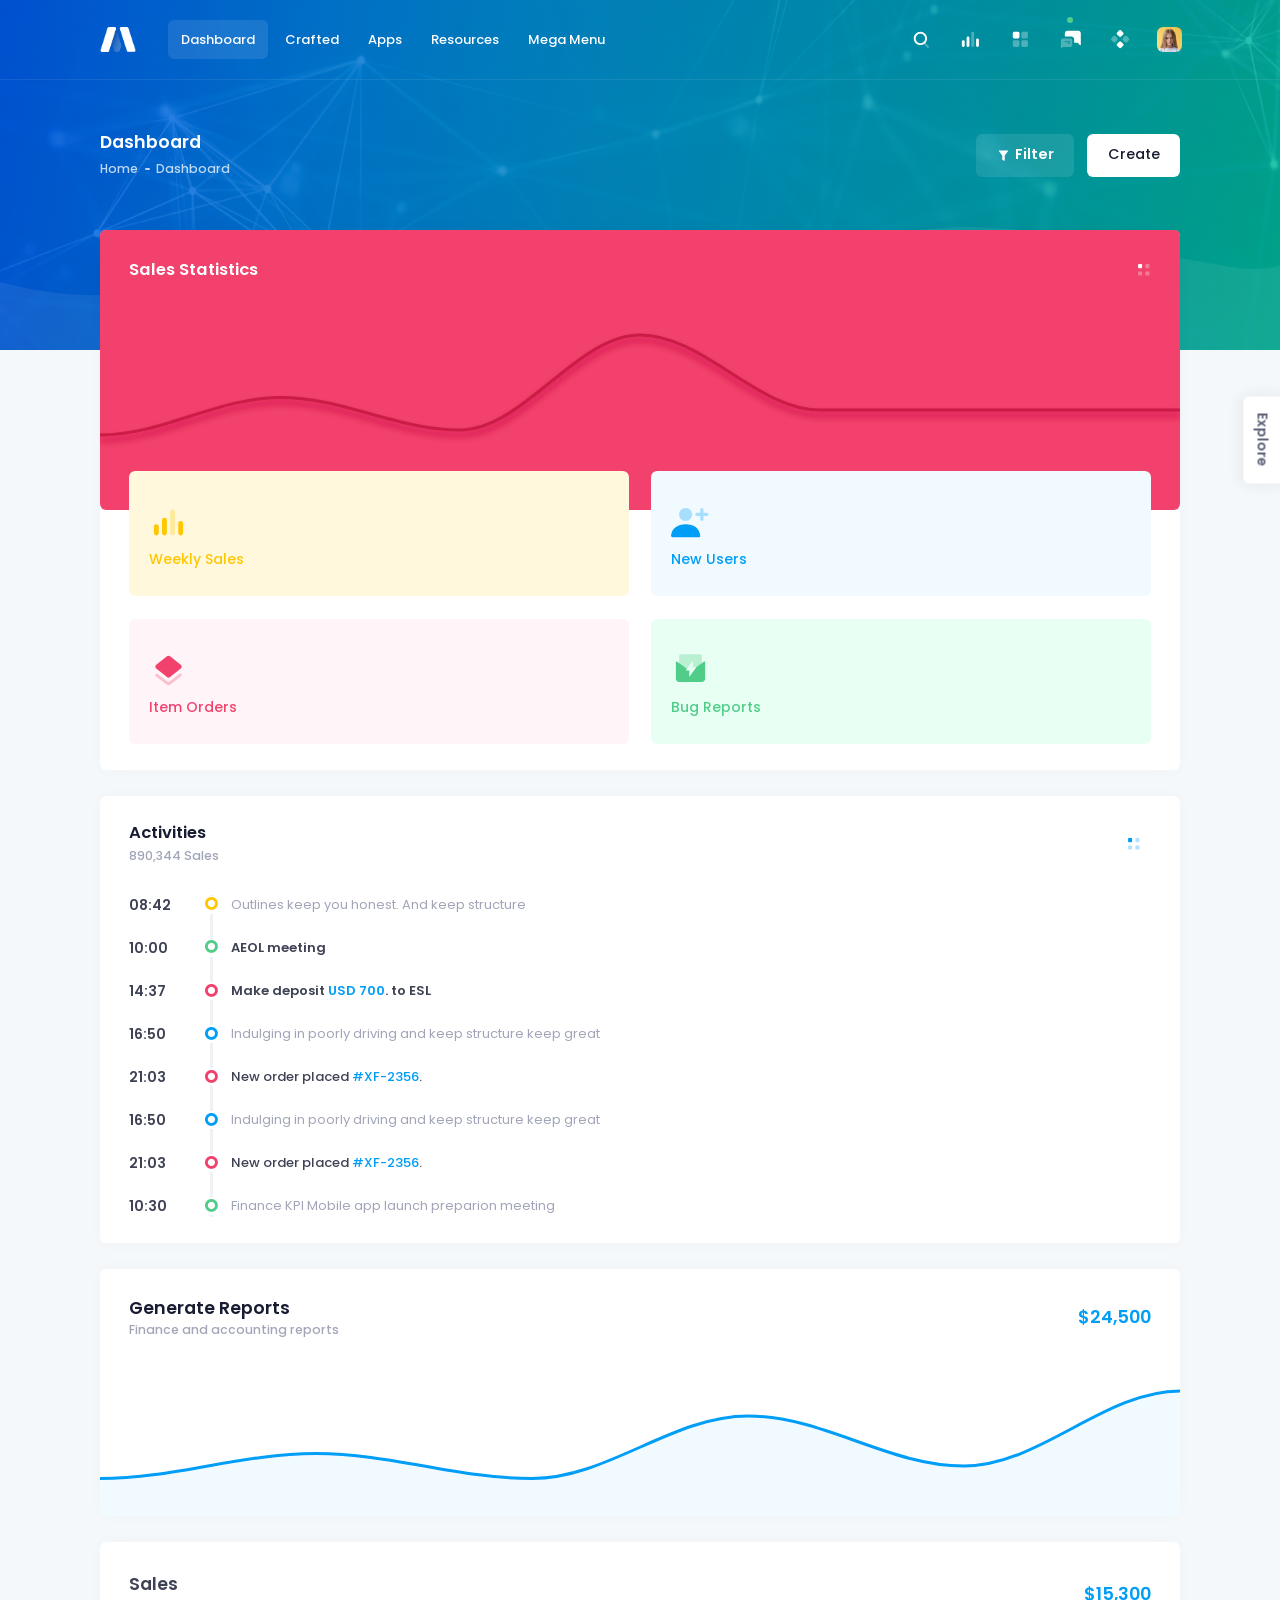
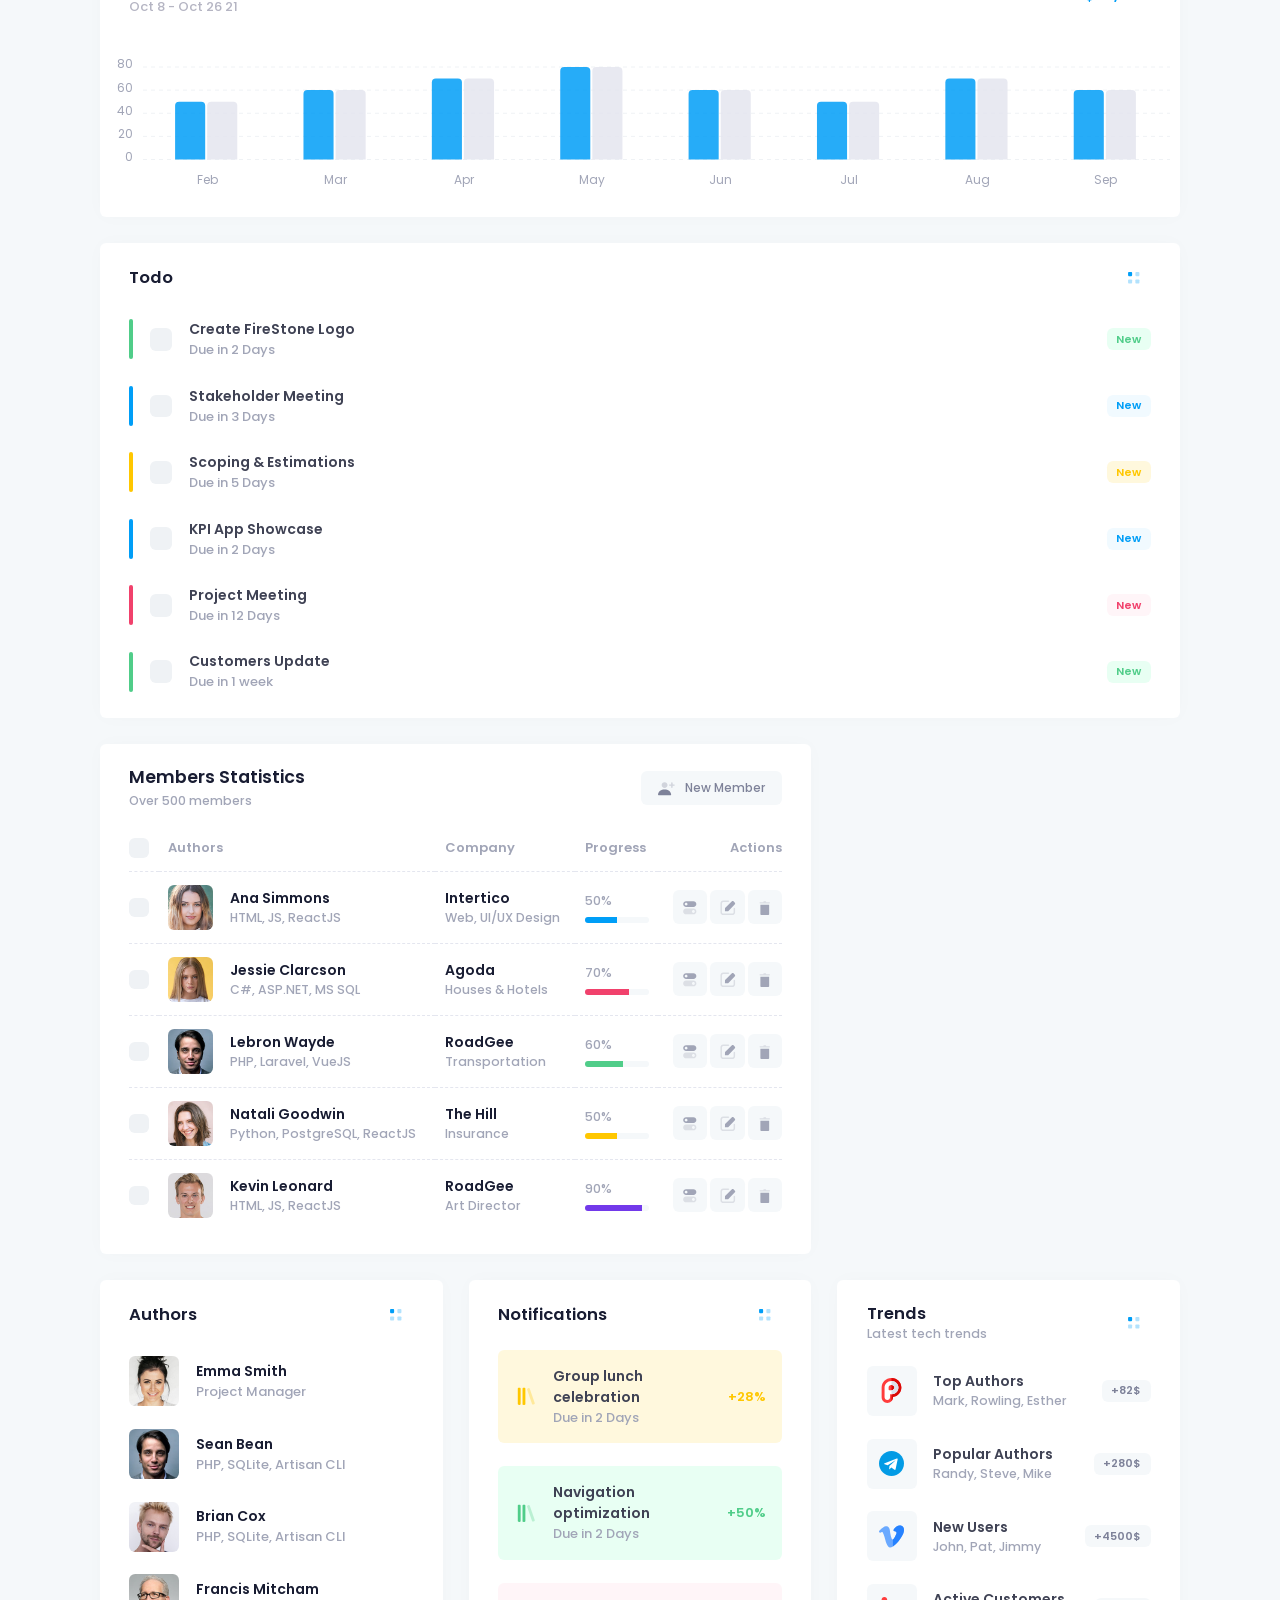
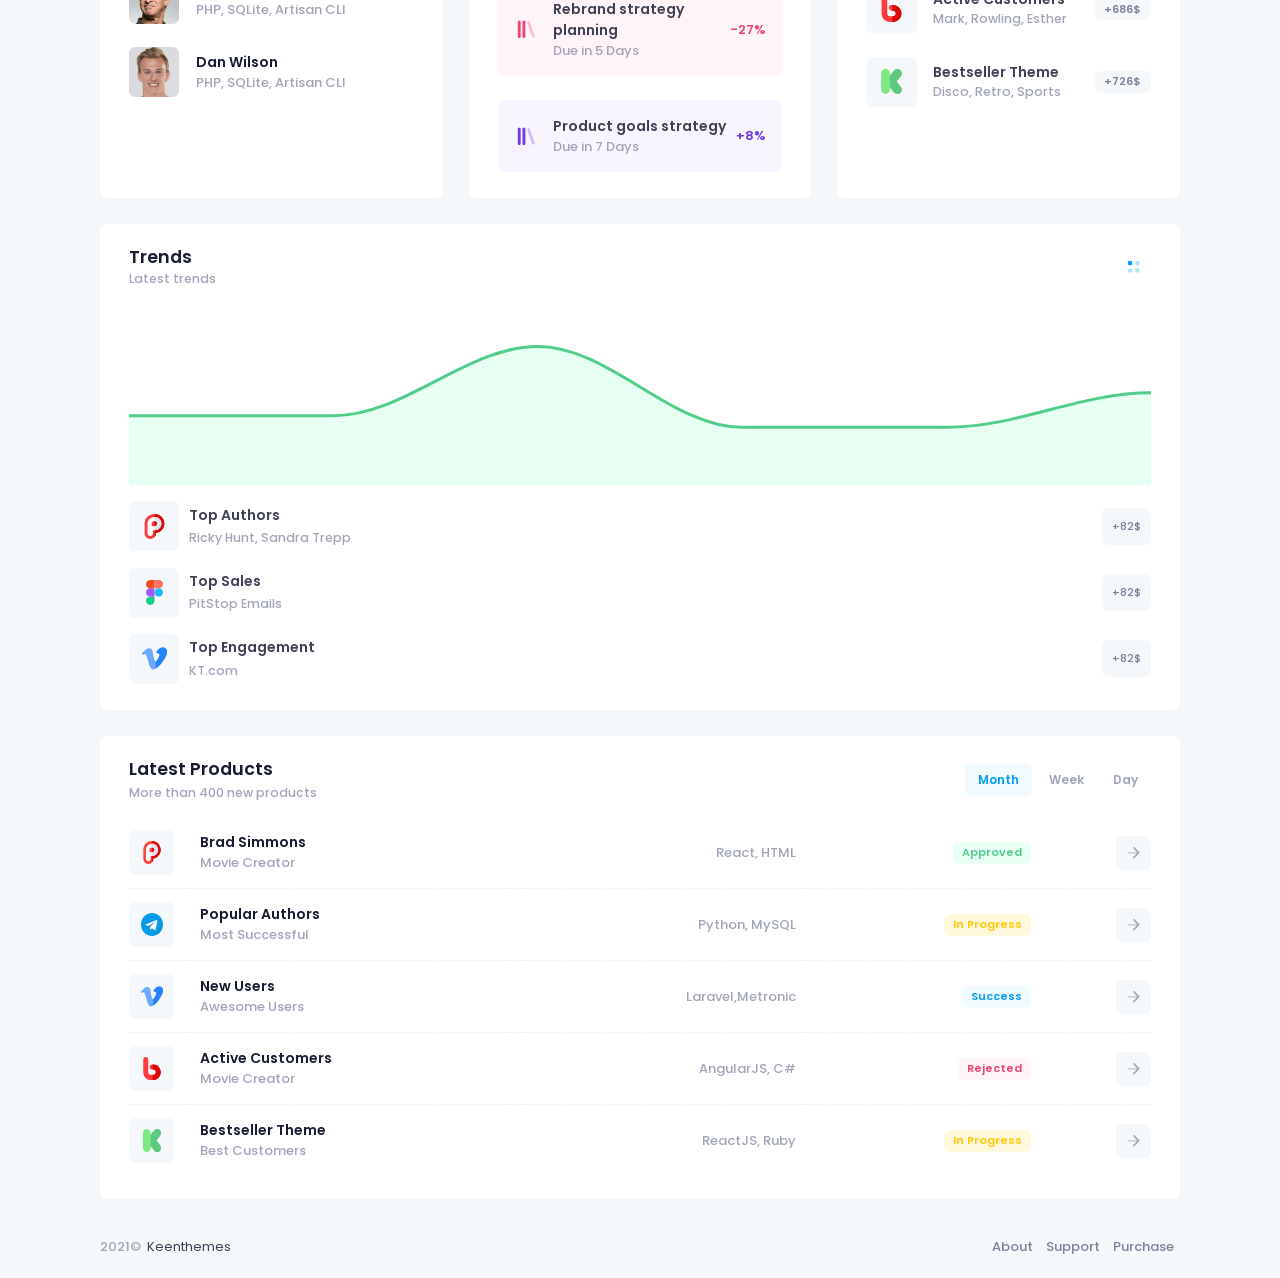
==== index.html @ 827f0409 "application setup" ====
<!DOCTYPE html>
<!--
Author: Keenthemes
Product Name: Metronic - Bootstrap 5 HTML, VueJS, React, Angular & Laravel Admin Dashboard Theme
Purchase: https://1.envato.market/EA4JP
Website: http://www.keenthemes.com
Contact: support@keenthemes.com
Follow: www.twitter.com/keenthemes
Dribbble: www.dribbble.com/keenthemes
Like: www.facebook.com/keenthemes
License: For each use you must have a valid license purchased only from above link in order to legally use the theme for your project.
-->
<html lang="en">
	<!--begin::Head-->
	<head><base href="">
		<title>Metronic - the world's #1 selling Bootstrap Admin Theme Ecosystem for HTML, Vue, React, Angular &amp; Laravel by Keenthemes</title>
		<meta name="description" content="The most advanced Bootstrap Admin Theme on Themeforest trusted by 94,000 beginners and professionals. Multi-demo, Dark Mode, RTL support and complete React, Angular, Vue &amp; Laravel versions. Grab your copy now and get life-time updates for free." />
		<meta name="keywords" content="Metronic, bootstrap, bootstrap 5, Angular, VueJs, React, Laravel, admin themes, web design, figma, web development, free templates, free admin themes, bootstrap theme, bootstrap template, bootstrap dashboard, bootstrap dak mode, bootstrap button, bootstrap datepicker, bootstrap timepicker, fullcalendar, datatables, flaticon" />
		<meta name="viewport" content="width=device-width, initial-scale=1" />
		<meta charset="utf-8" />
		<meta property="og:locale" content="en_US" />
		<meta property="og:type" content="article" />
		<meta property="og:title" content="Metronic - Bootstrap 5 HTML, VueJS, React, Angular &amp; Laravel Admin Dashboard Theme" />
		<meta property="og:url" content="https://keenthemes.com/metronic" />
		<meta property="og:site_name" content="Keenthemes | Metronic" />
		<link rel="canonical" href="Https://preview.keenthemes.com/metronic8" />
		<link rel="shortcut icon" href="assets/media/logos/favicon.ico" />
		<!--begin::Fonts-->
		<link rel="stylesheet" href="https://fonts.googleapis.com/css?family=Poppins:300,400,500,600,700" />
		<!--end::Fonts-->
		<!--begin::Page Vendor Stylesheets(used by this page)-->
		<link href="assets/plugins/custom/fullcalendar/fullcalendar.bundle.css" rel="stylesheet" type="text/css" />
		<!--end::Page Vendor Stylesheets-->
		<!--begin::Global Stylesheets Bundle(used by all pages)-->
		<link href="assets/plugins/global/plugins.bundle.css" rel="stylesheet" type="text/css" />
		<link href="assets/css/style.bundle.css" rel="stylesheet" type="text/css" />
		<!--end::Global Stylesheets Bundle-->
	</head>
	<!--end::Head-->
	<!--begin::Body-->
	<body id="kt_body" style="background-image: url(assets/media/patterns/header-bg.jpg)" class="header-fixed header-tablet-and-mobile-fixed toolbar-enabled">
		<!--begin::Main-->
		<!--begin::Root-->
		<div class="d-flex flex-column flex-root">
			<!--begin::Page-->
			<div class="page d-flex flex-row flex-column-fluid">
				<!--begin::Wrapper-->
				<div class="wrapper d-flex flex-column flex-row-fluid" id="kt_wrapper">
					<!--begin::Header-->
					<div id="kt_header" class="header align-items-stretch" data-kt-sticky="true" data-kt-sticky-name="header" data-kt-sticky-offset="{default: '200px', lg: '300px'}">
						<!--begin::Container-->
						<div class="container d-flex align-items-center">
							<!--begin::Heaeder menu toggle-->
							<div class="d-flex topbar align-items-center d-lg-none ms-n2 me-3" title="Show aside menu">
								<div class="btn btn-icon btn-active-light-primary w-30px h-30px w-md-40px h-md-40px" id="kt_header_menu_mobile_toggle">
									<!--begin::Svg Icon | path: icons/duotone/Text/Menu.svg-->
									<span class="svg-icon svg-icon-2x">
										<svg xmlns="http://www.w3.org/2000/svg" xmlns:xlink="http://www.w3.org/1999/xlink" width="24px" height="24px" viewBox="0 0 24 24" version="1.1">
											<g stroke="none" stroke-width="1" fill="none" fill-rule="evenodd">
												<rect x="0" y="0" width="24" height="24" />
												<rect fill="#000000" x="4" y="5" width="16" height="3" rx="1.5" />
												<path d="M5.5,15 L18.5,15 C19.3284271,15 20,15.6715729 20,16.5 C20,17.3284271 19.3284271,18 18.5,18 L5.5,18 C4.67157288,18 4,17.3284271 4,16.5 C4,15.6715729 4.67157288,15 5.5,15 Z M5.5,10 L18.5,10 C19.3284271,10 20,10.6715729 20,11.5 C20,12.3284271 19.3284271,13 18.5,13 L5.5,13 C4.67157288,13 4,12.3284271 4,11.5 C4,10.6715729 4.67157288,10 5.5,10 Z" fill="#000000" opacity="0.3" />
											</g>
										</svg>
									</span>
									<!--end::Svg Icon-->
								</div>
							</div>
							<!--end::Heaeder menu toggle-->
							<!--begin::Header Logo-->
							<div class="header-logo me-5 me-md-10 flex-grow-1 flex-lg-grow-0">
								<a href="../../demo2/dist/index.html">
									<img alt="Logo" src="assets/media/logos/logo-4.png" class="logo-default h-25px" />
									<img alt="Logo" src="assets/media/logos/logo-5.png" class="logo-sticky h-25px" />
								</a>
							</div>
							<!--end::Header Logo-->
							<!--begin::Wrapper-->
							<div class="d-flex align-items-stretch justify-content-between flex-lg-grow-1">
								<!--begin::Navbar-->
								<div class="d-flex align-items-stretch" id="kt_header_nav">
									<!--begin::Menu wrapper-->
									<div class="header-menu align-items-stretch" data-kt-drawer="true" data-kt-drawer-name="header-menu" data-kt-drawer-activate="{default: true, lg: false}" data-kt-drawer-overlay="true" data-kt-drawer-width="{default:'200px', '300px': '250px'}" data-kt-drawer-direction="start" data-kt-drawer-toggle="#kt_header_menu_mobile_toggle" data-kt-swapper="true" data-kt-swapper-mode="prepend" data-kt-swapper-parent="{default: '#kt_body', lg: '#kt_header_nav'}">
										<!--begin::Menu-->
										<div class="menu menu-lg-rounded menu-column menu-lg-row menu-state-bg menu-title-gray-700 menu-state-icon-primary menu-state-bullet-primary menu-arrow-gray-400 fw-bold my-5 my-lg-0 align-items-stretch" id="#kt_header_menu" data-kt-menu="true">
											<div data-kt-menu-trigger="click" data-kt-menu-placement="bottom-start" class="menu-item here show menu-lg-down-accordion me-lg-1">
												<a class="menu-link active py-3" href="../../demo2/dist/index.html">
													<span class="menu-title">Dashboard</span>
													<span class="menu-arrow d-lg-none"></span>
												</a>
												<div class="menu-sub menu-sub-lg-down-accordion menu-sub-lg-dropdown menu-rounded-0 py-lg-4 w-lg-225px">
													<div class="menu-item">
														<a class="menu-link active py-3" href="../../demo2/dist/index.html">
															<span class="menu-icon">
																<!--begin::Svg Icon | path: icons/duotone/Design/PenAndRuller.svg-->
																<span class="svg-icon svg-icon-2">
																	<svg xmlns="http://www.w3.org/2000/svg" width="24px" height="24px" viewBox="0 0 24 24" version="1.1">
																		<path d="M3,16 L5,16 C5.55228475,16 6,15.5522847 6,15 C6,14.4477153 5.55228475,14 5,14 L3,14 L3,12 L5,12 C5.55228475,12 6,11.5522847 6,11 C6,10.4477153 5.55228475,10 5,10 L3,10 L3,8 L5,8 C5.55228475,8 6,7.55228475 6,7 C6,6.44771525 5.55228475,6 5,6 L3,6 L3,4 C3,3.44771525 3.44771525,3 4,3 L10,3 C10.5522847,3 11,3.44771525 11,4 L11,19 C11,19.5522847 10.5522847,20 10,20 L4,20 C3.44771525,20 3,19.5522847 3,19 L3,16 Z" fill="#000000" opacity="0.3" />
																		<path d="M16,3 L19,3 C20.1045695,3 21,3.8954305 21,5 L21,15.2485298 C21,15.7329761 20.8241635,16.200956 20.5051534,16.565539 L17.8762883,19.5699562 C17.6944473,19.7777745 17.378566,19.7988332 17.1707477,19.6169922 C17.1540423,19.602375 17.1383289,19.5866616 17.1237117,19.5699562 L14.4948466,16.565539 C14.1758365,16.200956 14,15.7329761 14,15.2485298 L14,5 C14,3.8954305 14.8954305,3 16,3 Z" fill="#000000" />
																	</svg>
																</span>
																<!--end::Svg Icon-->
															</span>
															<span class="menu-title">Default</span>
														</a>
													</div>
													<div class="menu-item">
														<a class="menu-link py-3" href="../../demo2/dist/dashboards/aside.html">
															<span class="menu-icon">
																<!--begin::Svg Icon | path: icons/duotone/Home/Cupboard.svg-->
																<span class="svg-icon svg-icon-2">
																	<svg xmlns="http://www.w3.org/2000/svg" xmlns:xlink="http://www.w3.org/1999/xlink" width="24px" height="24px" viewBox="0 0 24 24" version="1.1">
																		<g stroke="none" stroke-width="1" fill="none" fill-rule="evenodd">
																			<rect x="0" y="0" width="24" height="24" />
																			<path d="M3.5,3 L9.5,3 C10.3284271,3 11,3.67157288 11,4.5 L11,18.5 C11,19.3284271 10.3284271,20 9.5,20 L3.5,20 C2.67157288,20 2,19.3284271 2,18.5 L2,4.5 C2,3.67157288 2.67157288,3 3.5,3 Z M9,9 C8.44771525,9 8,9.44771525 8,10 L8,12 C8,12.5522847 8.44771525,13 9,13 C9.55228475,13 10,12.5522847 10,12 L10,10 C10,9.44771525 9.55228475,9 9,9 Z" fill="#000000" opacity="0.3" />
																			<path d="M14.5,3 L20.5,3 C21.3284271,3 22,3.67157288 22,4.5 L22,18.5 C22,19.3284271 21.3284271,20 20.5,20 L14.5,20 C13.6715729,20 13,19.3284271 13,18.5 L13,4.5 C13,3.67157288 13.6715729,3 14.5,3 Z M20,9 C19.4477153,9 19,9.44771525 19,10 L19,12 C19,12.5522847 19.4477153,13 20,13 C20.5522847,13 21,12.5522847 21,12 L21,10 C21,9.44771525 20.5522847,9 20,9 Z" fill="#000000" transform="translate(17.500000, 11.500000) scale(-1, 1) translate(-17.500000, -11.500000)" />
																		</g>
																	</svg>
																</span>
																<!--end::Svg Icon-->
															</span>
															<span class="menu-title">Aside</span>
														</a>
													</div>
													<div class="menu-item">
														<a class="menu-link py-3" href="../../demo2/dist/landing.html">
															<span class="menu-icon">
																<!--begin::Svg Icon | path: icons/duotone/Design/Sketch.svg-->
																<span class="svg-icon svg-icon-2">
																	<svg xmlns="http://www.w3.org/2000/svg" width="24px" height="24px" viewBox="0 0 24 24" version="1.1">
																		<polygon fill="#000000" opacity="0.3" points="5 3 19 3 23 8 1 8" />
																		<polygon fill="#000000" points="23 8 12 20 1 8" />
																	</svg>
																</span>
																<!--end::Svg Icon-->
															</span>
															<span class="menu-title">Landing</span>
														</a>
													</div>
												</div>
											</div>
											<div data-kt-menu-trigger="click" data-kt-menu-placement="bottom-start" class="menu-item menu-lg-down-accordion me-lg-1">
												<span class="menu-link py-3">
													<span class="menu-title">Crafted</span>
													<span class="menu-arrow d-lg-none"></span>
												</span>
												<div class="menu-sub menu-sub-lg-down-accordion menu-sub-lg-dropdown menu-rounded-0 py-lg-4 w-lg-225px">
													<div data-kt-menu-trigger="{default:'click', lg: 'hover'}" data-kt-menu-placement="right-start" class="menu-item menu-lg-down-accordion">
														<span class="menu-link py-3">
															<span class="menu-icon">
																<!--begin::Svg Icon | path: icons/duotone/Code/Compiling.svg-->
																<span class="svg-icon svg-icon-2">
																	<svg xmlns="http://www.w3.org/2000/svg" width="24px" height="24px" viewBox="0 0 24 24" version="1.1">
																		<path d="M2.56066017,10.6819805 L4.68198052,8.56066017 C5.26776695,7.97487373 6.21751442,7.97487373 6.80330086,8.56066017 L8.9246212,10.6819805 C9.51040764,11.267767 9.51040764,12.2175144 8.9246212,12.8033009 L6.80330086,14.9246212 C6.21751442,15.5104076 5.26776695,15.5104076 4.68198052,14.9246212 L2.56066017,12.8033009 C1.97487373,12.2175144 1.97487373,11.267767 2.56066017,10.6819805 Z M14.5606602,10.6819805 L16.6819805,8.56066017 C17.267767,7.97487373 18.2175144,7.97487373 18.8033009,8.56066017 L20.9246212,10.6819805 C21.5104076,11.267767 21.5104076,12.2175144 20.9246212,12.8033009 L18.8033009,14.9246212 C18.2175144,15.5104076 17.267767,15.5104076 16.6819805,14.9246212 L14.5606602,12.8033009 C13.9748737,12.2175144 13.9748737,11.267767 14.5606602,10.6819805 Z" fill="#000000" opacity="0.3" />
																		<path d="M8.56066017,16.6819805 L10.6819805,14.5606602 C11.267767,13.9748737 12.2175144,13.9748737 12.8033009,14.5606602 L14.9246212,16.6819805 C15.5104076,17.267767 15.5104076,18.2175144 14.9246212,18.8033009 L12.8033009,20.9246212 C12.2175144,21.5104076 11.267767,21.5104076 10.6819805,20.9246212 L8.56066017,18.8033009 C7.97487373,18.2175144 7.97487373,17.267767 8.56066017,16.6819805 Z M8.56066017,4.68198052 L10.6819805,2.56066017 C11.267767,1.97487373 12.2175144,1.97487373 12.8033009,2.56066017 L14.9246212,4.68198052 C15.5104076,5.26776695 15.5104076,6.21751442 14.9246212,6.80330086 L12.8033009,8.9246212 C12.2175144,9.51040764 11.267767,9.51040764 10.6819805,8.9246212 L8.56066017,6.80330086 C7.97487373,6.21751442 7.97487373,5.26776695 8.56066017,4.68198052 Z" fill="#000000" />
																	</svg>
																</span>
																<!--end::Svg Icon-->
															</span>
															<span class="menu-title">Pages</span>
															<span class="menu-arrow"></span>
														</span>
														<div class="menu-sub menu-sub-lg-down-accordion menu-sub-lg-dropdown menu-active-bg py-lg-4 w-lg-225px">
															<div data-kt-menu-trigger="{default:'click', lg: 'hover'}" data-kt-menu-placement="right-start" class="menu-item menu-lg-down-accordion">
																<span class="menu-link py-3">
																	<span class="menu-bullet">
																		<span class="bullet bullet-dot"></span>
																	</span>
																	<span class="menu-title">Profile</span>
																	<span class="menu-arrow"></span>
																</span>
																<div class="menu-sub menu-sub-lg-down-accordion menu-sub-lg-dropdown menu-active-bg py-lg-4 w-lg-225px">
																	<div class="menu-item">
																		<a class="menu-link py-3" href="../../demo2/dist/pages/profile/overview.html">
																			<span class="menu-bullet">
																				<span class="bullet bullet-dot"></span>
																			</span>
																			<span class="menu-title">Overview</span>
																		</a>
																	</div>
																	<div class="menu-item">
																		<a class="menu-link py-3" href="../../demo2/dist/pages/profile/projects.html">
																			<span class="menu-bullet">
																				<span class="bullet bullet-dot"></span>
																			</span>
																			<span class="menu-title">Projects</span>
																		</a>
																	</div>
																	<div class="menu-item">
																		<a class="menu-link py-3" href="../../demo2/dist/pages/profile/campaigns.html">
																			<span class="menu-bullet">
																				<span class="bullet bullet-dot"></span>
																			</span>
																			<span class="menu-title">Campaigns</span>
																		</a>
																	</div>
																	<div class="menu-item">
																		<a class="menu-link py-3" href="../../demo2/dist/pages/profile/documents.html">
																			<span class="menu-bullet">
																				<span class="bullet bullet-dot"></span>
																			</span>
																			<span class="menu-title">Documents</span>
																		</a>
																	</div>
																	<div class="menu-item">
																		<a class="menu-link py-3" href="../../demo2/dist/pages/profile/connections.html">
																			<span class="menu-bullet">
																				<span class="bullet bullet-dot"></span>
																			</span>
																			<span class="menu-title">Connections</span>
																		</a>
																	</div>
																	<div class="menu-item">
																		<a class="menu-link py-3" href="../../demo2/dist/pages/profile/activity.html">
																			<span class="menu-bullet">
																				<span class="bullet bullet-dot"></span>
																			</span>
																			<span class="menu-title">Activity</span>
																		</a>
																	</div>
																</div>
															</div>
															<div data-kt-menu-trigger="{default:'click', lg: 'hover'}" data-kt-menu-placement="right-start" class="menu-item menu-lg-down-accordion">
																<span class="menu-link py-3">
																	<span class="menu-bullet">
																		<span class="bullet bullet-dot"></span>
																	</span>
																	<span class="menu-title">Projects</span>
																	<span class="menu-arrow"></span>
																</span>
																<div class="menu-sub menu-sub-lg-down-accordion menu-sub-lg-dropdown menu-active-bg py-lg-4 w-lg-225px">
																	<div class="menu-item">
																		<a class="menu-link py-3" href="../../demo2/dist/pages/projects/list.html">
																			<span class="menu-bullet">
																				<span class="bullet bullet-dot"></span>
																			</span>
																			<span class="menu-title">My Projects</span>
																		</a>
																	</div>
																	<div class="menu-item">
																		<a class="menu-link py-3" href="../../demo2/dist/pages/projects/project.html">
																			<span class="menu-bullet">
																				<span class="bullet bullet-dot"></span>
																			</span>
																			<span class="menu-title">View Project</span>
																		</a>
																	</div>
																	<div class="menu-item">
																		<a class="menu-link py-3" href="../../demo2/dist/pages/projects/targets.html">
																			<span class="menu-bullet">
																				<span class="bullet bullet-dot"></span>
																			</span>
																			<span class="menu-title">Targets</span>
																		</a>
																	</div>
																	<div class="menu-item">
																		<a class="menu-link py-3" href="../../demo2/dist/pages/projects/budget.html">
																			<span class="menu-bullet">
																				<span class="bullet bullet-dot"></span>
																			</span>
																			<span class="menu-title">Budget</span>
																		</a>
																	</div>
																	<div class="menu-item">
																		<a class="menu-link py-3" href="../../demo2/dist/pages/projects/users.html">
																			<span class="menu-bullet">
																				<span class="bullet bullet-dot"></span>
																			</span>
																			<span class="menu-title">Users</span>
																		</a>
																	</div>
																	<div class="menu-item">
																		<a class="menu-link py-3" href="../../demo2/dist/pages/projects/files.html">
																			<span class="menu-bullet">
																				<span class="bullet bullet-dot"></span>
																			</span>
																			<span class="menu-title">Files</span>
																		</a>
																	</div>
																	<div class="menu-item">
																		<a class="menu-link py-3" href="../../demo2/dist/pages/projects/activity.html">
																			<span class="menu-bullet">
																				<span class="bullet bullet-dot"></span>
																			</span>
																			<span class="menu-title">Activity</span>
																		</a>
																	</div>
																	<div class="menu-item">
																		<a class="menu-link py-3" href="../../demo2/dist/pages/projects/settings.html">
																			<span class="menu-bullet">
																				<span class="bullet bullet-dot"></span>
																			</span>
																			<span class="menu-title">Settings</span>
																		</a>
																	</div>
																</div>
															</div>
															<div data-kt-menu-trigger="{default:'click', lg: 'hover'}" data-kt-menu-placement="right-start" class="menu-item menu-lg-down-accordion">
																<span class="menu-link py-3">
																	<span class="menu-bullet">
																		<span class="bullet bullet-dot"></span>
																	</span>
																	<span class="menu-title">Wizards</span>
																	<span class="menu-arrow"></span>
																</span>
																<div class="menu-sub menu-sub-lg-down-accordion menu-sub-lg-dropdown menu-active-bg py-lg-4 w-lg-225px">
																	<div class="menu-item">
																		<a class="menu-link py-3" href="../../demo2/dist/pages/wizards/horizontal.html">
																			<span class="menu-bullet">
																				<span class="bullet bullet-dot"></span>
																			</span>
																			<span class="menu-title">Horizontal</span>
																		</a>
																	</div>
																	<div class="menu-item">
																		<a class="menu-link py-3" href="../../demo2/dist/pages/wizards/vertical.html">
																			<span class="menu-bullet">
																				<span class="bullet bullet-dot"></span>
																			</span>
																			<span class="menu-title">Vertical</span>
																		</a>
																	</div>
																</div>
															</div>
															<div data-kt-menu-trigger="{default:'click', lg: 'hover'}" data-kt-menu-placement="right-start" class="menu-item menu-lg-down-accordion">
																<span class="menu-link py-3">
																	<span class="menu-bullet">
																		<span class="bullet bullet-dot"></span>
																	</span>
																	<span class="menu-title">Search</span>
																	<span class="menu-arrow"></span>
																</span>
																<div class="menu-sub menu-sub-lg-down-accordion menu-sub-lg-dropdown menu-active-bg py-lg-4 w-lg-225px">
																	<div class="menu-item">
																		<a class="menu-link py-3" href="../../demo2/dist/pages/search/horizontal.html">
																			<span class="menu-bullet">
																				<span class="bullet bullet-dot"></span>
																			</span>
																			<span class="menu-title">Horizontal</span>
																		</a>
																	</div>
																	<div class="menu-item">
																		<a class="menu-link py-3" href="../../demo2/dist/pages/search/vertical.html">
																			<span class="menu-bullet">
																				<span class="bullet bullet-dot"></span>
																			</span>
																			<span class="menu-title">Vertical</span>
																		</a>
																	</div>
																</div>
															</div>
															<div data-kt-menu-trigger="{default:'click', lg: 'hover'}" data-kt-menu-placement="right-start" class="menu-item menu-lg-down-accordion">
																<span class="menu-link py-3">
																	<span class="menu-bullet">
																		<span class="bullet bullet-dot"></span>
																	</span>
																	<span class="menu-title">Blog</span>
																	<span class="menu-arrow"></span>
																</span>
																<div class="menu-sub menu-sub-lg-down-accordion menu-sub-lg-dropdown menu-active-bg py-lg-4 w-lg-225px">
																	<div class="menu-item">
																		<a class="menu-link py-3" href="../../demo2/dist/pages/blog/home.html">
																			<span class="menu-bullet">
																				<span class="bullet bullet-dot"></span>
																			</span>
																			<span class="menu-title">Blog Home</span>
																		</a>
																	</div>
																	<div class="menu-item">
																		<a class="menu-link py-3" href="../../demo2/dist/pages/blog/post.html">
																			<span class="menu-bullet">
																				<span class="bullet bullet-dot"></span>
																			</span>
																			<span class="menu-title">Blog Post</span>
																		</a>
																	</div>
																</div>
															</div>
															<div data-kt-menu-trigger="{default:'click', lg: 'hover'}" data-kt-menu-placement="right-start" class="menu-item menu-lg-down-accordion">
																<span class="menu-link py-3">
																	<span class="menu-bullet">
																		<span class="bullet bullet-dot"></span>
																	</span>
																	<span class="menu-title">Company</span>
																	<span class="menu-arrow"></span>
																</span>
																<div class="menu-sub menu-sub-lg-down-accordion menu-sub-lg-dropdown menu-active-bg py-lg-4 w-lg-225px">
																	<div class="menu-item">
																		<a class="menu-link py-3" href="../../demo2/dist/pages/company/about.html">
																			<span class="menu-bullet">
																				<span class="bullet bullet-dot"></span>
																			</span>
																			<span class="menu-title">About Us</span>
																		</a>
																	</div>
																	<div class="menu-item">
																		<a class="menu-link py-3" href="../../demo2/dist/pages/company/pricing.html">
																			<span class="menu-bullet">
																				<span class="bullet bullet-dot"></span>
																			</span>
																			<span class="menu-title">Pricing</span>
																		</a>
																	</div>
																	<div class="menu-item">
																		<a class="menu-link py-3" href="../../demo2/dist/pages/company/contact.html">
																			<span class="menu-bullet">
																				<span class="bullet bullet-dot"></span>
																			</span>
																			<span class="menu-title">Contact Us</span>
																		</a>
																	</div>
																	<div class="menu-item">
																		<a class="menu-link py-3" href="../../demo2/dist/pages/company/team.html">
																			<span class="menu-bullet">
																				<span class="bullet bullet-dot"></span>
																			</span>
																			<span class="menu-title">Our Team</span>
																		</a>
																	</div>
																	<div class="menu-item">
																		<a class="menu-link py-3" href="../../demo2/dist/pages/company/licenses.html">
																			<span class="menu-bullet">
																				<span class="bullet bullet-dot"></span>
																			</span>
																			<span class="menu-title">Licenses</span>
																		</a>
																	</div>
																	<div class="menu-item">
																		<a class="menu-link py-3" href="../../demo2/dist/pages/company/sitemap.html">
																			<span class="menu-bullet">
																				<span class="bullet bullet-dot"></span>
																			</span>
																			<span class="menu-title">Sitemap</span>
																		</a>
																	</div>
																</div>
															</div>
															<div data-kt-menu-trigger="{default:'click', lg: 'hover'}" data-kt-menu-placement="right-start" class="menu-item menu-lg-down-accordion">
																<span class="menu-link py-3">
																	<span class="menu-bullet">
																		<span class="bullet bullet-dot"></span>
																	</span>
																	<span class="menu-title">Careers</span>
																	<span class="menu-arrow"></span>
																</span>
																<div class="menu-sub menu-sub-lg-down-accordion menu-sub-lg-dropdown menu-active-bg py-lg-4 w-lg-225px">
																	<div class="menu-item">
																		<a class="menu-link py-3" href="../../demo2/dist/pages/careers/list.html">
																			<span class="menu-bullet">
																				<span class="bullet bullet-dot"></span>
																			</span>
																			<span class="menu-title">Careers List</span>
																		</a>
																	</div>
																	<div class="menu-item">
																		<a class="menu-link py-3" href="../../demo2/dist/pages/careers/apply.html">
																			<span class="menu-bullet">
																				<span class="bullet bullet-dot"></span>
																			</span>
																			<span class="menu-title">Careers Apply</span>
																		</a>
																	</div>
																</div>
															</div>
															<div data-kt-menu-trigger="{default:'click', lg: 'hover'}" data-kt-menu-placement="right-start" class="menu-item menu-lg-down-accordion">
																<span class="menu-link py-3">
																	<span class="menu-bullet">
																		<span class="bullet bullet-dot"></span>
																	</span>
																	<span class="menu-title">FAQ</span>
																	<span class="menu-arrow"></span>
																</span>
																<div class="menu-sub menu-sub-lg-down-accordion menu-sub-lg-dropdown menu-active-bg py-lg-4 w-lg-225px">
																	<div class="menu-item">
																		<a class="menu-link py-3" href="../../demo2/dist/pages/faq/classic.html">
																			<span class="menu-bullet">
																				<span class="bullet bullet-dot"></span>
																			</span>
																			<span class="menu-title">Classic</span>
																		</a>
																	</div>
																	<div class="menu-item">
																		<a class="menu-link py-3" href="../../demo2/dist/pages/faq/extended.html">
																			<span class="menu-bullet">
																				<span class="bullet bullet-dot"></span>
																			</span>
																			<span class="menu-title">Extended</span>
																		</a>
																	</div>
																</div>
															</div>
														</div>
													</div>
													<div data-kt-menu-trigger="{default:'click', lg: 'hover'}" data-kt-menu-placement="right-start" class="menu-item menu-lg-down-accordion">
														<span class="menu-link py-3">
															<span class="menu-icon">
																<!--begin::Svg Icon | path: icons/duotone/General/User.svg-->
																<span class="svg-icon svg-icon-2">
																	<svg xmlns="http://www.w3.org/2000/svg" xmlns:xlink="http://www.w3.org/1999/xlink" width="24px" height="24px" viewBox="0 0 24 24" version="1.1">
																		<g stroke="none" stroke-width="1" fill="none" fill-rule="evenodd">
																			<polygon points="0 0 24 0 24 24 0 24" />
																			<path d="M12,11 C9.790861,11 8,9.209139 8,7 C8,4.790861 9.790861,3 12,3 C14.209139,3 16,4.790861 16,7 C16,9.209139 14.209139,11 12,11 Z" fill="#000000" fill-rule="nonzero" opacity="0.3" />
																			<path d="M3.00065168,20.1992055 C3.38825852,15.4265159 7.26191235,13 11.9833413,13 C16.7712164,13 20.7048837,15.2931929 20.9979143,20.2 C21.0095879,20.3954741 20.9979143,21 20.2466999,21 C16.541124,21 11.0347247,21 3.72750223,21 C3.47671215,21 2.97953825,20.45918 3.00065168,20.1992055 Z" fill="#000000" fill-rule="nonzero" />
																		</g>
																	</svg>
																</span>
																<!--end::Svg Icon-->
															</span>
															<span class="menu-title">Account</span>
															<span class="menu-arrow"></span>
														</span>
														<div class="menu-sub menu-sub-lg-down-accordion menu-sub-lg-dropdown menu-active-bg py-lg-4 w-lg-225px">
															<div class="menu-item">
																<a class="menu-link py-3" href="../../demo2/dist/account/overview.html">
																	<span class="menu-bullet">
																		<span class="bullet bullet-dot"></span>
																	</span>
																	<span class="menu-title">Overview</span>
																</a>
															</div>
															<div class="menu-item">
																<a class="menu-link py-3" href="../../demo2/dist/account/settings.html">
																	<span class="menu-bullet">
																		<span class="bullet bullet-dot"></span>
																	</span>
																	<span class="menu-title">Settings</span>
																</a>
															</div>
															<div class="menu-item">
																<a class="menu-link py-3" href="../../demo2/dist/account/security.html">
																	<span class="menu-bullet">
																		<span class="bullet bullet-dot"></span>
																	</span>
																	<span class="menu-title">Security</span>
																</a>
															</div>
															<div class="menu-item">
																<a class="menu-link py-3" href="../../demo2/dist/account/billing.html">
																	<span class="menu-bullet">
																		<span class="bullet bullet-dot"></span>
																	</span>
																	<span class="menu-title">Billing</span>
																</a>
															</div>
															<div class="menu-item">
																<a class="menu-link py-3" href="../../demo2/dist/account/statements.html">
																	<span class="menu-bullet">
																		<span class="bullet bullet-dot"></span>
																	</span>
																	<span class="menu-title">Statements</span>
																</a>
															</div>
															<div class="menu-item">
																<a class="menu-link py-3" href="../../demo2/dist/account/referrals.html">
																	<span class="menu-bullet">
																		<span class="bullet bullet-dot"></span>
																	</span>
																	<span class="menu-title">Referrals</span>
																</a>
															</div>
															<div class="menu-item">
																<a class="menu-link py-3" href="../../demo2/dist/account/api-keys.html">
																	<span class="menu-bullet">
																		<span class="bullet bullet-dot"></span>
																	</span>
																	<span class="menu-title">API Keys</span>
																</a>
															</div>
														</div>
													</div>
													<div data-kt-menu-trigger="{default:'click', lg: 'hover'}" data-kt-menu-placement="right-start" class="menu-item menu-lg-down-accordion">
														<span class="menu-link py-3">
															<span class="menu-icon">
																<!--begin::Svg Icon | path: icons/duotone/Interface/Lock.svg-->
																<span class="svg-icon svg-icon-2">
																	<svg xmlns="http://www.w3.org/2000/svg" width="24" height="24" viewBox="0 0 24 24" fill="none">
																		<path opacity="0.25" fill-rule="evenodd" clip-rule="evenodd" d="M3.11117 13.2288C3.27137 11.0124 5.01376 9.29156 7.2315 9.15059C8.55778 9.06629 10.1795 9 12 9C13.8205 9 15.4422 9.06629 16.7685 9.15059C18.9862 9.29156 20.7286 11.0124 20.8888 13.2288C20.9535 14.1234 21 15.085 21 16C21 16.915 20.9535 17.8766 20.8888 18.7712C20.7286 20.9876 18.9862 22.7084 16.7685 22.8494C15.4422 22.9337 13.8205 23 12 23C10.1795 23 8.55778 22.9337 7.23151 22.8494C5.01376 22.7084 3.27137 20.9876 3.11118 18.7712C3.04652 17.8766 3 16.915 3 16C3 15.085 3.04652 14.1234 3.11117 13.2288Z" fill="#12131A" />
																		<path fill-rule="evenodd" clip-rule="evenodd" d="M13 16.7324C13.5978 16.3866 14 15.7403 14 15C14 13.8954 13.1046 13 12 13C10.8954 13 10 13.8954 10 15C10 15.7403 10.4022 16.3866 11 16.7324V18C11 18.5523 11.4477 19 12 19C12.5523 19 13 18.5523 13 18V16.7324Z" fill="#12131A" />
																		<path fill-rule="evenodd" clip-rule="evenodd" d="M7 6C7 3.23858 9.23858 1 12 1C14.7614 1 17 3.23858 17 6V10C17 10.5523 16.5523 11 16 11C15.4477 11 15 10.5523 15 10V6C15 4.34315 13.6569 3 12 3C10.3431 3 9 4.34315 9 6V10C9 10.5523 8.55228 11 8 11C7.44772 11 7 10.5523 7 10V6Z" fill="#12131A" />
																	</svg>
																</span>
																<!--end::Svg Icon-->
															</span>
															<span class="menu-title">Authentication</span>
															<span class="menu-arrow"></span>
														</span>
														<div class="menu-sub menu-sub-lg-down-accordion menu-sub-lg-dropdown menu-active-bg py-lg-4 w-lg-225px">
															<div data-kt-menu-trigger="{default:'click', lg: 'hover'}" data-kt-menu-placement="right-start" class="menu-item menu-lg-down-accordion">
																<span class="menu-link py-3">
																	<span class="menu-bullet">
																		<span class="bullet bullet-dot"></span>
																	</span>
																	<span class="menu-title">Basic Flow</span>
																	<span class="menu-arrow"></span>
																</span>
																<div class="menu-sub menu-sub-lg-down-accordion menu-sub-lg-dropdown menu-active-bg py-lg-4 w-lg-225px">
																	<div class="menu-item">
																		<a class="menu-link py-3" href="../../demo2/dist/authentication/flows/basic/sign-in.html">
																			<span class="menu-bullet">
																				<span class="bullet bullet-dot"></span>
																			</span>
																			<span class="menu-title">Sign-in</span>
																		</a>
																	</div>
																	<div class="menu-item">
																		<a class="menu-link py-3" href="../../demo2/dist/authentication/flows/basic/sign-up.html">
																			<span class="menu-bullet">
																				<span class="bullet bullet-dot"></span>
																			</span>
																			<span class="menu-title">Sign-up</span>
																		</a>
																	</div>
																	<div class="menu-item">
																		<a class="menu-link py-3" href="../../demo2/dist/authentication/flows/basic/two-steps.html">
																			<span class="menu-bullet">
																				<span class="bullet bullet-dot"></span>
																			</span>
																			<span class="menu-title">Two-steps</span>
																		</a>
																	</div>
																	<div class="menu-item">
																		<a class="menu-link py-3" href="../../demo2/dist/authentication/flows/basic/password-reset.html">
																			<span class="menu-bullet">
																				<span class="bullet bullet-dot"></span>
																			</span>
																			<span class="menu-title">Password Reset</span>
																		</a>
																	</div>
																	<div class="menu-item">
																		<a class="menu-link py-3" href="../../demo2/dist/authentication/flows/basic/new-password.html">
																			<span class="menu-bullet">
																				<span class="bullet bullet-dot"></span>
																			</span>
																			<span class="menu-title">New Password</span>
																		</a>
																	</div>
																</div>
															</div>
															<div data-kt-menu-trigger="{default:'click', lg: 'hover'}" data-kt-menu-placement="right-start" class="menu-item menu-lg-down-accordion">
																<span class="menu-link py-3">
																	<span class="menu-bullet">
																		<span class="bullet bullet-dot"></span>
																	</span>
																	<span class="menu-title">Aside Flow</span>
																	<span class="menu-arrow"></span>
																</span>
																<div class="menu-sub menu-sub-lg-down-accordion menu-sub-lg-dropdown menu-active-bg py-lg-4 w-lg-225px">
																	<div class="menu-item">
																		<a class="menu-link py-3" href="../../demo2/dist/authentication/flows/aside/sign-in.html">
																			<span class="menu-bullet">
																				<span class="bullet bullet-dot"></span>
																			</span>
																			<span class="menu-title">Sign-in</span>
																		</a>
																	</div>
																	<div class="menu-item">
																		<a class="menu-link py-3" href="../../demo2/dist/authentication/flows/aside/sign-up.html">
																			<span class="menu-bullet">
																				<span class="bullet bullet-dot"></span>
																			</span>
																			<span class="menu-title">Sign-up</span>
																		</a>
																	</div>
																	<div class="menu-item">
																		<a class="menu-link py-3" href="../../demo2/dist/authentication/flows/aside/two-steps.html">
																			<span class="menu-bullet">
																				<span class="bullet bullet-dot"></span>
																			</span>
																			<span class="menu-title">Two-steps</span>
																		</a>
																	</div>
																	<div class="menu-item">
																		<a class="menu-link py-3" href="../../demo2/dist/authentication/flows/aside/password-reset.html">
																			<span class="menu-bullet">
																				<span class="bullet bullet-dot"></span>
																			</span>
																			<span class="menu-title">Password Reset</span>
																		</a>
																	</div>
																	<div class="menu-item">
																		<a class="menu-link py-3" href="../../demo2/dist/authentication/flows/aside/new-password.html">
																			<span class="menu-bullet">
																				<span class="bullet bullet-dot"></span>
																			</span>
																			<span class="menu-title">New Password</span>
																		</a>
																	</div>
																</div>
															</div>
															<div data-kt-menu-trigger="{default:'click', lg: 'hover'}" data-kt-menu-placement="right-start" class="menu-item menu-lg-down-accordion">
																<span class="menu-link py-3">
																	<span class="menu-bullet">
																		<span class="bullet bullet-dot"></span>
																	</span>
																	<span class="menu-title">Dark Flow</span>
																	<span class="menu-arrow"></span>
																</span>
																<div class="menu-sub menu-sub-lg-down-accordion menu-sub-lg-dropdown menu-active-bg py-lg-4 w-lg-225px">
																	<div class="menu-item">
																		<a class="menu-link py-3" href="../../demo2/dist/authentication/flows/dark/sign-in.html">
																			<span class="menu-bullet">
																				<span class="bullet bullet-dot"></span>
																			</span>
																			<span class="menu-title">Sign-in</span>
																		</a>
																	</div>
																	<div class="menu-item">
																		<a class="menu-link py-3" href="../../demo2/dist/authentication/flows/dark/sign-up.html">
																			<span class="menu-bullet">
																				<span class="bullet bullet-dot"></span>
																			</span>
																			<span class="menu-title">Sign-up</span>
																		</a>
																	</div>
																	<div class="menu-item">
																		<a class="menu-link py-3" href="../../demo2/dist/authentication/flows/dark/two-steps.html">
																			<span class="menu-bullet">
																				<span class="bullet bullet-dot"></span>
																			</span>
																			<span class="menu-title">Two-steps</span>
																		</a>
																	</div>
																	<div class="menu-item">
																		<a class="menu-link py-3" href="../../demo2/dist/authentication/flows/dark/password-reset.html">
																			<span class="menu-bullet">
																				<span class="bullet bullet-dot"></span>
																			</span>
																			<span class="menu-title">Password Reset</span>
																		</a>
																	</div>
																	<div class="menu-item">
																		<a class="menu-link py-3" href="../../demo2/dist/authentication/flows/dark/new-password.html">
																			<span class="menu-bullet">
																				<span class="bullet bullet-dot"></span>
																			</span>
																			<span class="menu-title">New Password</span>
																		</a>
																	</div>
																</div>
															</div>
															<div data-kt-menu-trigger="{default:'click', lg: 'hover'}" data-kt-menu-placement="right-start" class="menu-item menu-lg-down-accordion">
																<span class="menu-link py-3">
																	<span class="menu-bullet">
																		<span class="bullet bullet-dot"></span>
																	</span>
																	<span class="menu-title">Extended</span>
																	<span class="menu-arrow"></span>
																</span>
																<div class="menu-sub menu-sub-lg-down-accordion menu-sub-lg-dropdown menu-active-bg py-lg-4 w-lg-225px">
																	<div class="menu-item">
																		<a class="menu-link py-3" href="../../demo2/dist/authentication/extended/multi-steps-sign-up.html">
																			<span class="menu-bullet">
																				<span class="bullet bullet-dot"></span>
																			</span>
																			<span class="menu-title">Multi-steps Sign-up</span>
																		</a>
																	</div>
																	<div class="menu-item">
																		<a class="menu-link py-3" href="../../demo2/dist/authentication/extended/free-trial-sign-up.html">
																			<span class="menu-bullet">
																				<span class="bullet bullet-dot"></span>
																			</span>
																			<span class="menu-title">Free Trial Sign-up</span>
																		</a>
																	</div>
																	<div class="menu-item">
																		<a class="menu-link py-3" href="../../demo2/dist/authentication/extended/coming-soon.html">
																			<span class="menu-bullet">
																				<span class="bullet bullet-dot"></span>
																			</span>
																			<span class="menu-title">Coming Soon</span>
																		</a>
																	</div>
																	<div class="menu-item">
																		<a class="menu-link py-3" href="../../demo2/dist/authentication/general/welcome.html">
																			<span class="menu-bullet">
																				<span class="bullet bullet-dot"></span>
																			</span>
																			<span class="menu-title">Welcome Message</span>
																		</a>
																	</div>
																	<div class="menu-item">
																		<a class="menu-link py-3" href="../../demo2/dist/authentication/general/verify-email.html">
																			<span class="menu-bullet">
																				<span class="bullet bullet-dot"></span>
																			</span>
																			<span class="menu-title">Verify Email</span>
																		</a>
																	</div>
																	<div class="menu-item">
																		<a class="menu-link py-3" href="../../demo2/dist/authentication/general/password-confirmation.html">
																			<span class="menu-bullet">
																				<span class="bullet bullet-dot"></span>
																			</span>
																			<span class="menu-title">Password Confirmation</span>
																		</a>
																	</div>
																	<div class="menu-item">
																		<a class="menu-link py-3" href="../../demo2/dist/authentication/general/deactivation.html">
																			<span class="menu-bullet">
																				<span class="bullet bullet-dot"></span>
																			</span>
																			<span class="menu-title">Account Deactivation</span>
																		</a>
																	</div>
																	<div class="menu-item">
																		<a class="menu-link py-3" href="../../demo2/dist/authentication/general/error-404.html">
																			<span class="menu-bullet">
																				<span class="bullet bullet-dot"></span>
																			</span>
																			<span class="menu-title">Error 404</span>
																		</a>
																	</div>
																	<div class="menu-item">
																		<a class="menu-link py-3" href="../../demo2/dist/authentication/general/error-500.html">
																			<span class="menu-bullet">
																				<span class="bullet bullet-dot"></span>
																			</span>
																			<span class="menu-title">Error 500</span>
																		</a>
																	</div>
																</div>
															</div>
															<div data-kt-menu-trigger="{default:'click', lg: 'hover'}" data-kt-menu-placement="right-start" class="menu-item menu-lg-down-accordion">
																<span class="menu-link py-3">
																	<span class="menu-bullet">
																		<span class="bullet bullet-dot"></span>
																	</span>
																	<span class="menu-title">Email Templates</span>
																	<span class="menu-arrow"></span>
																</span>
																<div class="menu-sub menu-sub-lg-down-accordion menu-sub-lg-dropdown menu-active-bg py-lg-4 w-lg-225px">
																	<div class="menu-item">
																		<a class="menu-link py-3" href="../../demo2/dist/authentication/email/verify-email.html" target="blank">
																			<span class="menu-bullet">
																				<span class="bullet bullet-dot"></span>
																			</span>
																			<span class="menu-title">Verify Email</span>
																		</a>
																	</div>
																	<div class="menu-item">
																		<a class="menu-link py-3" href="../../demo2/dist/authentication/email/invitation.html" target="blank">
																			<span class="menu-bullet">
																				<span class="bullet bullet-dot"></span>
																			</span>
																			<span class="menu-title">Account Invitation</span>
																		</a>
																	</div>
																	<div class="menu-item">
																		<a class="menu-link py-3" href="../../demo2/dist/authentication/email/password-reset.html" target="blank">
																			<span class="menu-bullet">
																				<span class="bullet bullet-dot"></span>
																			</span>
																			<span class="menu-title">Password Reset</span>
																		</a>
																	</div>
																	<div class="menu-item">
																		<a class="menu-link py-3" href="../../demo2/dist/authentication/email/password-change.html" target="blank">
																			<span class="menu-bullet">
																				<span class="bullet bullet-dot"></span>
																			</span>
																			<span class="menu-title">Password Changed</span>
																		</a>
																	</div>
																</div>
															</div>
														</div>
													</div>
													<div data-kt-menu-trigger="{default:'click', lg: 'hover'}" data-kt-menu-placement="right-start" class="menu-item menu-lg-down-accordion">
														<span class="menu-link py-3">
															<span class="menu-icon">
																<!--begin::Svg Icon | path: icons/duotone/Design/Substract.svg-->
																<span class="svg-icon svg-icon-2">
																	<svg xmlns="http://www.w3.org/2000/svg" width="24px" height="24px" viewBox="0 0 24 24" version="1.1">
																		<path d="M6,9 L6,15 C6,16.6568542 7.34314575,18 9,18 L15,18 L15,18.8181818 C15,20.2324881 14.2324881,21 12.8181818,21 L5.18181818,21 C3.76751186,21 3,20.2324881 3,18.8181818 L3,11.1818182 C3,9.76751186 3.76751186,9 5.18181818,9 L6,9 Z" fill="#000000" fill-rule="nonzero" />
																		<path d="M10.1818182,4 L17.8181818,4 C19.2324881,4 20,4.76751186 20,6.18181818 L20,13.8181818 C20,15.2324881 19.2324881,16 17.8181818,16 L10.1818182,16 C8.76751186,16 8,15.2324881 8,13.8181818 L8,6.18181818 C8,4.76751186 8.76751186,4 10.1818182,4 Z" fill="#000000" opacity="0.3" />
																	</svg>
																</span>
																<!--end::Svg Icon-->
															</span>
															<span class="menu-title">Modals</span>
															<span class="menu-arrow"></span>
														</span>
														<div class="menu-sub menu-sub-lg-down-accordion menu-sub-lg-dropdown menu-active-bg py-lg-4 w-lg-225px">
															<div data-kt-menu-trigger="{default:'click', lg: 'hover'}" data-kt-menu-placement="right-start" class="menu-item menu-lg-down-accordion">
																<span class="menu-link py-3">
																	<span class="menu-bullet">
																		<span class="bullet bullet-dot"></span>
																	</span>
																	<span class="menu-title">General</span>
																	<span class="menu-arrow"></span>
																</span>
																<div class="menu-sub menu-sub-lg-down-accordion menu-sub-lg-dropdown menu-active-bg py-lg-4 w-lg-225px">
																	<div class="menu-item">
																		<a class="menu-link py-3" href="../../demo2/dist/modals/general/invite-friends.html">
																			<span class="menu-bullet">
																				<span class="bullet bullet-dot"></span>
																			</span>
																			<span class="menu-title">Invite Friends</span>
																		</a>
																	</div>
																	<div class="menu-item">
																		<a class="menu-link py-3" href="../../demo2/dist/modals/general/view-users.html">
																			<span class="menu-bullet">
																				<span class="bullet bullet-dot"></span>
																			</span>
																			<span class="menu-title">View Users</span>
																		</a>
																	</div>
																	<div class="menu-item">
																		<a class="menu-link py-3" href="../../demo2/dist/modals/general/upgrade-plan.html">
																			<span class="menu-bullet">
																				<span class="bullet bullet-dot"></span>
																			</span>
																			<span class="menu-title">Upgrade Plan</span>
																		</a>
																	</div>
																	<div class="menu-item">
																		<a class="menu-link py-3" href="../../demo2/dist/modals/general/share-earn.html">
																			<span class="menu-bullet">
																				<span class="bullet bullet-dot"></span>
																			</span>
																			<span class="menu-title">Share &amp; Earn</span>
																		</a>
																	</div>
																</div>
															</div>
															<div data-kt-menu-trigger="{default:'click', lg: 'hover'}" data-kt-menu-placement="right-start" class="menu-item menu-lg-down-accordion">
																<span class="menu-link py-3">
																	<span class="menu-bullet">
																		<span class="bullet bullet-dot"></span>
																	</span>
																	<span class="menu-title">Forms</span>
																	<span class="menu-arrow"></span>
																</span>
																<div class="menu-sub menu-sub-lg-down-accordion menu-sub-lg-dropdown menu-active-bg py-lg-4 w-lg-225px">
																	<div class="menu-item">
																		<a class="menu-link py-3" href="../../demo2/dist/modals/forms/new-target.html">
																			<span class="menu-bullet">
																				<span class="bullet bullet-dot"></span>
																			</span>
																			<span class="menu-title">New Target</span>
																		</a>
																	</div>
																	<div class="menu-item">
																		<a class="menu-link py-3" href="../../demo2/dist/modals/forms/new-card.html">
																			<span class="menu-bullet">
																				<span class="bullet bullet-dot"></span>
																			</span>
																			<span class="menu-title">New Card</span>
																		</a>
																	</div>
																	<div class="menu-item">
																		<a class="menu-link py-3" href="../../demo2/dist/modals/forms/new-address.html">
																			<span class="menu-bullet">
																				<span class="bullet bullet-dot"></span>
																			</span>
																			<span class="menu-title">New Address</span>
																		</a>
																	</div>
																	<div class="menu-item">
																		<a class="menu-link py-3" href="../../demo2/dist/modals/forms/create-api-key.html">
																			<span class="menu-bullet">
																				<span class="bullet bullet-dot"></span>
																			</span>
																			<span class="menu-title">Create API Key</span>
																		</a>
																	</div>
																</div>
															</div>
															<div data-kt-menu-trigger="{default:'click', lg: 'hover'}" data-kt-menu-placement="right-start" class="menu-item menu-lg-down-accordion">
																<span class="menu-link py-3">
																	<span class="menu-bullet">
																		<span class="bullet bullet-dot"></span>
																	</span>
																	<span class="menu-title">Wizards</span>
																	<span class="menu-arrow"></span>
																</span>
																<div class="menu-sub menu-sub-lg-down-accordion menu-sub-lg-dropdown menu-active-bg py-lg-4 w-lg-225px">
																	<div class="menu-item">
																		<a class="menu-link py-3" href="../../demo2/dist/modals/wizards/two-factor-authentication.html">
																			<span class="menu-bullet">
																				<span class="bullet bullet-dot"></span>
																			</span>
																			<span class="menu-title">Two Factor Auth</span>
																		</a>
																	</div>
																	<div class="menu-item">
																		<a class="menu-link py-3" href="../../demo2/dist/modals/wizards/create-app.html">
																			<span class="menu-bullet">
																				<span class="bullet bullet-dot"></span>
																			</span>
																			<span class="menu-title">Create App</span>
																		</a>
																	</div>
																	<div class="menu-item">
																		<a class="menu-link py-3" href="../../demo2/dist/modals/wizards/create-account.html">
																			<span class="menu-bullet">
																				<span class="bullet bullet-dot"></span>
																			</span>
																			<span class="menu-title">Create Account</span>
																		</a>
																	</div>
																	<div class="menu-item">
																		<a class="menu-link py-3" href="../../demo2/dist/modals/wizards/create-project.html">
																			<span class="menu-bullet">
																				<span class="bullet bullet-dot"></span>
																			</span>
																			<span class="menu-title">Create Project</span>
																		</a>
																	</div>
																	<div class="menu-item">
																		<a class="menu-link py-3" href="../../demo2/dist/modals/wizards/offer-a-deal.html">
																			<span class="menu-bullet">
																				<span class="bullet bullet-dot"></span>
																			</span>
																			<span class="menu-title">Offer a Deal</span>
																		</a>
																	</div>
																</div>
															</div>
															<div data-kt-menu-trigger="{default:'click', lg: 'hover'}" data-kt-menu-placement="right-start" class="menu-item menu-lg-down-accordion">
																<span class="menu-link py-3">
																	<span class="menu-bullet">
																		<span class="bullet bullet-dot"></span>
																	</span>
																	<span class="menu-title">Search</span>
																	<span class="menu-arrow"></span>
																</span>
																<div class="menu-sub menu-sub-lg-down-accordion menu-sub-lg-dropdown menu-active-bg py-lg-4 w-lg-225px">
																	<div class="menu-item">
																		<a class="menu-link py-3" href="../../demo2/dist/modals/search/users.html">
																			<span class="menu-bullet">
																				<span class="bullet bullet-dot"></span>
																			</span>
																			<span class="menu-title">Users</span>
																		</a>
																	</div>
																	<div class="menu-item">
																		<a class="menu-link py-3" href="../../demo2/dist/modals/search/select-location.html">
																			<span class="menu-bullet">
																				<span class="bullet bullet-dot"></span>
																			</span>
																			<span class="menu-title">Select Location</span>
																		</a>
																	</div>
																</div>
															</div>
														</div>
													</div>
													<div data-kt-menu-trigger="{default:'click', lg: 'hover'}" data-kt-menu-placement="right-start" class="menu-item menu-lg-down-accordion">
														<span class="menu-link py-3">
															<span class="menu-icon">
																<!--begin::Svg Icon | path: icons/duotone/Layout/Layout-4-blocks.svg-->
																<span class="svg-icon svg-icon-2">
																	<svg xmlns="http://www.w3.org/2000/svg" xmlns:xlink="http://www.w3.org/1999/xlink" width="24px" height="24px" viewBox="0 0 24 24" version="1.1">
																		<g stroke="none" stroke-width="1" fill="none" fill-rule="evenodd">
																			<rect x="0" y="0" width="24" height="24" />
																			<rect fill="#000000" x="4" y="4" width="7" height="7" rx="1.5" />
																			<path d="M5.5,13 L9.5,13 C10.3284271,13 11,13.6715729 11,14.5 L11,18.5 C11,19.3284271 10.3284271,20 9.5,20 L5.5,20 C4.67157288,20 4,19.3284271 4,18.5 L4,14.5 C4,13.6715729 4.67157288,13 5.5,13 Z M14.5,4 L18.5,4 C19.3284271,4 20,4.67157288 20,5.5 L20,9.5 C20,10.3284271 19.3284271,11 18.5,11 L14.5,11 C13.6715729,11 13,10.3284271 13,9.5 L13,5.5 C13,4.67157288 13.6715729,4 14.5,4 Z M14.5,13 L18.5,13 C19.3284271,13 20,13.6715729 20,14.5 L20,18.5 C20,19.3284271 19.3284271,20 18.5,20 L14.5,20 C13.6715729,20 13,19.3284271 13,18.5 L13,14.5 C13,13.6715729 13.6715729,13 14.5,13 Z" fill="#000000" opacity="0.3" />
																		</g>
																	</svg>
																</span>
																<!--end::Svg Icon-->
															</span>
															<span class="menu-title">Widgets</span>
															<span class="menu-arrow"></span>
														</span>
														<div class="menu-sub menu-sub-lg-down-accordion menu-sub-lg-dropdown menu-active-bg py-lg-4 w-lg-225px">
															<div class="menu-item">
																<a class="menu-link py-3" href="../../demo2/dist/widgets/lists.html">
																	<span class="menu-bullet">
																		<span class="bullet bullet-dot"></span>
																	</span>
																	<span class="menu-title">Lists</span>
																</a>
															</div>
															<div class="menu-item">
																<a class="menu-link py-3" href="../../demo2/dist/widgets/statistics.html">
																	<span class="menu-bullet">
																		<span class="bullet bullet-dot"></span>
																	</span>
																	<span class="menu-title">Statistics</span>
																</a>
															</div>
															<div class="menu-item">
																<a class="menu-link py-3" href="../../demo2/dist/widgets/charts.html">
																	<span class="menu-bullet">
																		<span class="bullet bullet-dot"></span>
																	</span>
																	<span class="menu-title">Charts</span>
																</a>
															</div>
															<div class="menu-item">
																<a class="menu-link py-3" href="../../demo2/dist/widgets/mixed.html">
																	<span class="menu-bullet">
																		<span class="bullet bullet-dot"></span>
																	</span>
																	<span class="menu-title">Mixed</span>
																</a>
															</div>
															<div class="menu-item">
																<a class="menu-link py-3" href="../../demo2/dist/widgets/tables.html">
																	<span class="menu-bullet">
																		<span class="bullet bullet-dot"></span>
																	</span>
																	<span class="menu-title">Tables</span>
																</a>
															</div>
															<div class="menu-item">
																<a class="menu-link py-3" href="../../demo2/dist/widgets/feeds.html">
																	<span class="menu-bullet">
																		<span class="bullet bullet-dot"></span>
																	</span>
																	<span class="menu-title">Feeds</span>
																</a>
															</div>
														</div>
													</div>
												</div>
											</div>
											<div data-kt-menu-trigger="click" data-kt-menu-placement="bottom-start" class="menu-item menu-lg-down-accordion me-lg-1">
												<span class="menu-link py-3">
													<span class="menu-title">Apps</span>
													<span class="menu-arrow d-lg-none"></span>
												</span>
												<div class="menu-sub menu-sub-lg-down-accordion menu-sub-lg-dropdown menu-rounded-0 py-lg-4 w-lg-225px">
													<div data-kt-menu-trigger="{default:'click', lg: 'hover'}" data-kt-menu-placement="right-start" class="menu-item menu-lg-down-accordion">
														<span class="menu-link py-3">
															<span class="menu-icon">
																<!--begin::Svg Icon | path: icons/duotone/General/Shield-protected.svg-->
																<span class="svg-icon svg-icon-2">
																	<svg xmlns="http://www.w3.org/2000/svg" xmlns:xlink="http://www.w3.org/1999/xlink" width="24px" height="24px" viewBox="0 0 24 24" version="1.1">
																		<g stroke="none" stroke-width="1" fill="none" fill-rule="evenodd">
																			<rect x="0" y="0" width="24" height="24" />
																			<path d="M4,4 L11.6314229,2.5691082 C11.8750185,2.52343403 12.1249815,2.52343403 12.3685771,2.5691082 L20,4 L20,13.2830094 C20,16.2173861 18.4883464,18.9447835 16,20.5 L12.5299989,22.6687507 C12.2057287,22.8714196 11.7942713,22.8714196 11.4700011,22.6687507 L8,20.5 C5.51165358,18.9447835 4,16.2173861 4,13.2830094 L4,4 Z" fill="#000000" opacity="0.3" />
																			<path d="M14.5,11 C15.0522847,11 15.5,11.4477153 15.5,12 L15.5,15 C15.5,15.5522847 15.0522847,16 14.5,16 L9.5,16 C8.94771525,16 8.5,15.5522847 8.5,15 L8.5,12 C8.5,11.4477153 8.94771525,11 9.5,11 L9.5,10.5 C9.5,9.11928813 10.6192881,8 12,8 C13.3807119,8 14.5,9.11928813 14.5,10.5 L14.5,11 Z M12,9 C11.1715729,9 10.5,9.67157288 10.5,10.5 L10.5,11 L13.5,11 L13.5,10.5 C13.5,9.67157288 12.8284271,9 12,9 Z" fill="#000000" />
																		</g>
																	</svg>
																</span>
																<!--end::Svg Icon-->
															</span>
															<span class="menu-title">User Management</span>
															<span class="menu-arrow"></span>
														</span>
														<div class="menu-sub menu-sub-lg-down-accordion menu-sub-lg-dropdown menu-active-bg py-lg-4 w-lg-225px">
															<div data-kt-menu-trigger="{default:'click', lg: 'hover'}" data-kt-menu-placement="right-start" class="menu-item menu-lg-down-accordion">
																<span class="menu-link py-3">
																	<span class="menu-bullet">
																		<span class="bullet bullet-dot"></span>
																	</span>
																	<span class="menu-title">Users</span>
																	<span class="menu-arrow"></span>
																</span>
																<div class="menu-sub menu-sub-lg-down-accordion menu-sub-lg-dropdown menu-active-bg py-lg-4 w-lg-225px">
																	<div class="menu-item">
																		<a class="menu-link py-3" href="../../demo2/dist/apps/user-management/users/list.html">
																			<span class="menu-bullet">
																				<span class="bullet bullet-dot"></span>
																			</span>
																			<span class="menu-title">Users List</span>
																		</a>
																	</div>
																	<div class="menu-item">
																		<a class="menu-link py-3" href="../../demo2/dist/apps/user-management/users/view.html">
																			<span class="menu-bullet">
																				<span class="bullet bullet-dot"></span>
																			</span>
																			<span class="menu-title">View User</span>
																		</a>
																	</div>
																</div>
															</div>
															<div data-kt-menu-trigger="{default:'click', lg: 'hover'}" data-kt-menu-placement="right-start" class="menu-item menu-lg-down-accordion">
																<span class="menu-link py-3">
																	<span class="menu-bullet">
																		<span class="bullet bullet-dot"></span>
																	</span>
																	<span class="menu-title">Roles</span>
																	<span class="menu-arrow"></span>
																</span>
																<div class="menu-sub menu-sub-lg-down-accordion menu-sub-lg-dropdown menu-active-bg py-lg-4 w-lg-225px">
																	<div class="menu-item">
																		<a class="menu-link py-3" href="../../demo2/dist/apps/user-management/roles/list.html">
																			<span class="menu-bullet">
																				<span class="bullet bullet-dot"></span>
																			</span>
																			<span class="menu-title">Roles List</span>
																		</a>
																	</div>
																	<div class="menu-item">
																		<a class="menu-link py-3" href="../../demo2/dist/apps/user-management/roles/view.html">
																			<span class="menu-bullet">
																				<span class="bullet bullet-dot"></span>
																			</span>
																			<span class="menu-title">View Roles</span>
																		</a>
																	</div>
																</div>
															</div>
															<div class="menu-item">
																<a class="menu-link py-3" href="../../demo2/dist/apps/user-management/permissions.html">
																	<span class="menu-bullet">
																		<span class="bullet bullet-dot"></span>
																	</span>
																	<span class="menu-title">Permissions</span>
																</a>
															</div>
														</div>
													</div>
													<div data-kt-menu-trigger="{default:'click', lg: 'hover'}" data-kt-menu-placement="right-start" class="menu-item menu-lg-down-accordion">
														<span class="menu-link py-3">
															<span class="menu-icon">
																<!--begin::Svg Icon | path: icons/duotone/Shopping/Credit-card.svg-->
																<span class="svg-icon svg-icon-2">
																	<svg xmlns="http://www.w3.org/2000/svg" xmlns:xlink="http://www.w3.org/1999/xlink" width="24px" height="24px" viewBox="0 0 24 24" version="1.1">
																		<g stroke="none" stroke-width="1" fill="none" fill-rule="evenodd">
																			<rect x="0" y="0" width="24" height="24" />
																			<rect fill="#000000" opacity="0.3" x="2" y="5" width="20" height="14" rx="2" />
																			<rect fill="#000000" x="2" y="8" width="20" height="3" />
																			<rect fill="#000000" opacity="0.3" x="16" y="14" width="4" height="2" rx="1" />
																		</g>
																	</svg>
																</span>
																<!--end::Svg Icon-->
															</span>
															<span class="menu-title">Invoice Management</span>
															<span class="menu-arrow"></span>
														</span>
														<div class="menu-sub menu-sub-lg-down-accordion menu-sub-lg-dropdown menu-active-bg py-lg-4 w-lg-225px">
															<div data-kt-menu-trigger="{default:'click', lg: 'hover'}" data-kt-menu-placement="right-start" class="menu-item menu-lg-down-accordion">
																<span class="menu-link py-3">
																	<span class="menu-bullet">
																		<span class="bullet bullet-dot"></span>
																	</span>
																	<span class="menu-title">Profile</span>
																	<span class="menu-arrow"></span>
																</span>
																<div class="menu-sub menu-sub-lg-down-accordion menu-sub-lg-dropdown menu-active-bg py-lg-4 w-lg-225px">
																	<div class="menu-item">
																		<a class="menu-link py-3" href="../../demo2/dist/apps/invoices/view/invoice-1.html">
																			<span class="menu-bullet">
																				<span class="bullet bullet-dot"></span>
																			</span>
																			<span class="menu-title">Invoice 1</span>
																		</a>
																	</div>
																	<div class="menu-item">
																		<a class="menu-link py-3" href="../../demo2/dist/apps/invoices/view/invoice-2.html">
																			<span class="menu-bullet">
																				<span class="bullet bullet-dot"></span>
																			</span>
																			<span class="menu-title">Invoice 2</span>
																		</a>
																	</div>
																</div>
															</div>
															<div class="menu-item">
																<a class="menu-link py-3" href="../../demo2/dist/apps/invoices/create.html">
																	<span class="menu-bullet">
																		<span class="bullet bullet-dot"></span>
																	</span>
																	<span class="menu-title">Create Invoice</span>
																</a>
															</div>
														</div>
													</div>
													<div data-kt-menu-trigger="{default:'click', lg: 'hover'}" data-kt-menu-placement="right-start" class="menu-item menu-lg-down-accordion">
														<span class="menu-link py-3">
															<span class="menu-icon">
																<!--begin::Svg Icon | path: icons/duotone/Interface/Doughnut.svg-->
																<span class="svg-icon svg-icon-2">
																	<svg xmlns="http://www.w3.org/2000/svg" width="24" height="24" viewBox="0 0 24 24" fill="none">
																		<path opacity="0.25" fill-rule="evenodd" clip-rule="evenodd" d="M11 4.25769C11 3.07501 9.9663 2.13515 8.84397 2.50814C4.86766 3.82961 2 7.57987 2 11.9999C2 13.6101 2.38057 15.1314 3.05667 16.4788C3.58731 17.5363 4.98303 17.6028 5.81966 16.7662L5.91302 16.6728C6.60358 15.9823 6.65613 14.9011 6.3341 13.9791C6.11766 13.3594 6 12.6934 6 11.9999C6 9.62064 7.38488 7.56483 9.39252 6.59458C10.2721 6.16952 11 5.36732 11 4.39046V4.25769ZM16.4787 20.9434C17.5362 20.4127 17.6027 19.017 16.7661 18.1804L16.6727 18.087C15.9822 17.3964 14.901 17.3439 13.979 17.6659C13.3594 17.8823 12.6934 17.9999 12 17.9999C11.3066 17.9999 10.6406 17.8823 10.021 17.6659C9.09899 17.3439 8.01784 17.3964 7.3273 18.087L7.23392 18.1804C6.39728 19.017 6.4638 20.4127 7.52133 20.9434C8.86866 21.6194 10.3899 21.9999 12 21.9999C13.6101 21.9999 15.1313 21.6194 16.4787 20.9434Z" fill="#12131A" />
																		<path fill-rule="evenodd" clip-rule="evenodd" d="M13 4.39046C13 5.36732 13.7279 6.16952 14.6075 6.59458C16.6151 7.56483 18 9.62064 18 11.9999C18 12.6934 17.8823 13.3594 17.6659 13.9791C17.3439 14.9011 17.3964 15.9823 18.087 16.6728L18.1803 16.7662C19.017 17.6028 20.4127 17.5363 20.9433 16.4788C21.6194 15.1314 22 13.6101 22 11.9999C22 7.57987 19.1323 3.82961 15.156 2.50814C14.0337 2.13515 13 3.07501 13 4.25769V4.39046Z" fill="#12131A" />
																	</svg>
																</span>
																<!--end::Svg Icon-->
															</span>
															<span class="menu-title">Support Center</span>
															<span class="menu-arrow"></span>
														</span>
														<div class="menu-sub menu-sub-lg-down-accordion menu-sub-lg-dropdown menu-active-bg py-lg-4 w-lg-225px">
															<div class="menu-item">
																<a class="menu-link py-3" href="../../demo2/dist/apps/support-center/overview.html">
																	<span class="menu-bullet">
																		<span class="bullet bullet-dot"></span>
																	</span>
																	<span class="menu-title">Overview</span>
																</a>
															</div>
															<div data-kt-menu-trigger="{default:'click', lg: 'hover'}" data-kt-menu-placement="right-start" class="menu-item menu-lg-down-accordion">
																<span class="menu-link py-3">
																	<span class="menu-bullet">
																		<span class="bullet bullet-dot"></span>
																	</span>
																	<span class="menu-title">Tickets</span>
																	<span class="menu-arrow"></span>
																</span>
																<div class="menu-sub menu-sub-lg-down-accordion menu-sub-lg-dropdown menu-active-bg py-lg-4 w-lg-225px">
																	<div class="menu-item">
																		<a class="menu-link py-3" href="../../demo2/dist/apps/support-center/tickets/list.html">
																			<span class="menu-bullet">
																				<span class="bullet bullet-dot"></span>
																			</span>
																			<span class="menu-title">Ticket List</span>
																		</a>
																	</div>
																	<div class="menu-item">
																		<a class="menu-link py-3" href="../../demo2/dist/apps/support-center/tickets/view.html">
																			<span class="menu-bullet">
																				<span class="bullet bullet-dot"></span>
																			</span>
																			<span class="menu-title">Ticket View</span>
																		</a>
																	</div>
																</div>
															</div>
															<div data-kt-menu-trigger="{default:'click', lg: 'hover'}" data-kt-menu-placement="right-start" class="menu-item menu-lg-down-accordion">
																<span class="menu-link py-3">
																	<span class="menu-bullet">
																		<span class="bullet bullet-dot"></span>
																	</span>
																	<span class="menu-title">Tutorials</span>
																	<span class="menu-arrow"></span>
																</span>
																<div class="menu-sub menu-sub-lg-down-accordion menu-sub-lg-dropdown menu-active-bg py-lg-4 w-lg-225px">
																	<div class="menu-item">
																		<a class="menu-link py-3" href="../../demo2/dist/apps/support-center/tutorials/list.html">
																			<span class="menu-bullet">
																				<span class="bullet bullet-dot"></span>
																			</span>
																			<span class="menu-title">Tutorials List</span>
																		</a>
																	</div>
																	<div class="menu-item">
																		<a class="menu-link py-3" href="../../demo2/dist/apps/support-center/tutorials/post.html">
																			<span class="menu-bullet">
																				<span class="bullet bullet-dot"></span>
																			</span>
																			<span class="menu-title">Tutorials Post</span>
																		</a>
																	</div>
																</div>
															</div>
															<div class="menu-item">
																<a class="menu-link py-3" href="../../demo2/dist/apps/support-center/faq.html">
																	<span class="menu-bullet">
																		<span class="bullet bullet-dot"></span>
																	</span>
																	<span class="menu-title">FAQ</span>
																</a>
															</div>
															<div class="menu-item">
																<a class="menu-link py-3" href="../../demo2/dist/apps/support-center/licenses.html">
																	<span class="menu-bullet">
																		<span class="bullet bullet-dot"></span>
																	</span>
																	<span class="menu-title">Licenses</span>
																</a>
															</div>
															<div class="menu-item">
																<a class="menu-link py-3" href="../../demo2/dist/apps/support-center/contact.html">
																	<span class="menu-bullet">
																		<span class="bullet bullet-dot"></span>
																	</span>
																	<span class="menu-title">Contact Us</span>
																</a>
															</div>
														</div>
													</div>
													<div data-kt-menu-trigger="{default:'click', lg: 'hover'}" data-kt-menu-placement="right-start" class="menu-item menu-lg-down-accordion">
														<span class="menu-link py-3">
															<span class="menu-icon">
																<!--begin::Svg Icon | path: icons/duotone/Communication/Group.svg-->
																<span class="svg-icon svg-icon-2">
																	<svg xmlns="http://www.w3.org/2000/svg" width="24px" height="24px" viewBox="0 0 24 24" version="1.1">
																		<path d="M18,14 C16.3431458,14 15,12.6568542 15,11 C15,9.34314575 16.3431458,8 18,8 C19.6568542,8 21,9.34314575 21,11 C21,12.6568542 19.6568542,14 18,14 Z M9,11 C6.790861,11 5,9.209139 5,7 C5,4.790861 6.790861,3 9,3 C11.209139,3 13,4.790861 13,7 C13,9.209139 11.209139,11 9,11 Z" fill="#000000" fill-rule="nonzero" opacity="0.3" />
																		<path d="M17.6011961,15.0006174 C21.0077043,15.0378534 23.7891749,16.7601418 23.9984937,20.4 C24.0069246,20.5466056 23.9984937,21 23.4559499,21 L19.6,21 C19.6,18.7490654 18.8562935,16.6718327 17.6011961,15.0006174 Z M0.00065168429,20.1992055 C0.388258525,15.4265159 4.26191235,13 8.98334134,13 C13.7712164,13 17.7048837,15.2931929 17.9979143,20.2 C18.0095879,20.3954741 17.9979143,21 17.2466999,21 C13.541124,21 8.03472472,21 0.727502227,21 C0.476712155,21 -0.0204617505,20.45918 0.00065168429,20.1992055 Z" fill="#000000" fill-rule="nonzero" />
																	</svg>
																</span>
																<!--end::Svg Icon-->
															</span>
															<span class="menu-title">Customers</span>
															<span class="menu-arrow"></span>
														</span>
														<div class="menu-sub menu-sub-lg-down-accordion menu-sub-lg-dropdown menu-active-bg py-lg-4 w-lg-225px">
															<div class="menu-item">
																<a class="menu-link py-3" href="../../demo2/dist/apps/customers/getting-started.html">
																	<span class="menu-bullet">
																		<span class="bullet bullet-dot"></span>
																	</span>
																	<span class="menu-title">Getting Started</span>
																</a>
															</div>
															<div class="menu-item">
																<a class="menu-link py-3" href="../../demo2/dist/apps/customers/list.html">
																	<span class="menu-bullet">
																		<span class="bullet bullet-dot"></span>
																	</span>
																	<span class="menu-title">Customer Listing</span>
																</a>
															</div>
															<div class="menu-item">
																<a class="menu-link py-3" href="../../demo2/dist/apps/customers/view.html">
																	<span class="menu-bullet">
																		<span class="bullet bullet-dot"></span>
																	</span>
																	<span class="menu-title">Customer Details</span>
																</a>
															</div>
														</div>
													</div>
													<div data-kt-menu-trigger="{default:'click', lg: 'hover'}" data-kt-menu-placement="right-start" class="menu-item menu-lg-down-accordion">
														<span class="menu-link py-3">
															<span class="menu-icon">
																<!--begin::Svg Icon | path: icons/duotone/Shopping/Cart4.svg-->
																<span class="svg-icon svg-icon-2">
																	<svg xmlns="http://www.w3.org/2000/svg" width="24" height="24" viewBox="0 0 24 24" fill="none">
																		<path opacity="0.25" d="M3.19406 11.1644C3.09247 10.5549 3.56251 10 4.18045 10H19.8195C20.4375 10 20.9075 10.5549 20.8059 11.1644L19.4178 19.4932C19.1767 20.9398 17.9251 22 16.4586 22H7.54138C6.07486 22 4.82329 20.9398 4.58219 19.4932L3.19406 11.1644Z" fill="#7E8299" />
																		<path d="M2 9.5C2 8.67157 2.67157 8 3.5 8H20.5C21.3284 8 22 8.67157 22 9.5C22 10.3284 21.3284 11 20.5 11H3.5C2.67157 11 2 10.3284 2 9.5Z" fill="#7E8299" />
																		<path d="M10 13C9.44772 13 9 13.4477 9 14V18C9 18.5523 9.44772 19 10 19C10.5523 19 11 18.5523 11 18V14C11 13.4477 10.5523 13 10 13Z" fill="#7E8299" />
																		<path d="M14 13C13.4477 13 13 13.4477 13 14V18C13 18.5523 13.4477 19 14 19C14.5523 19 15 18.5523 15 18V14C15 13.4477 14.5523 13 14 13Z" fill="#7E8299" />
																		<g opacity="0.25">
																			<path d="M10.7071 3.70711C11.0976 3.31658 11.0976 2.68342 10.7071 2.29289C10.3166 1.90237 9.68342 1.90237 9.29289 2.29289L4.29289 7.29289C3.90237 7.68342 3.90237 8.31658 4.29289 8.70711C4.68342 9.09763 5.31658 9.09763 5.70711 8.70711L10.7071 3.70711Z" fill="#7E8299" />
																			<path d="M13.2929 3.70711C12.9024 3.31658 12.9024 2.68342 13.2929 2.29289C13.6834 1.90237 14.3166 1.90237 14.7071 2.29289L19.7071 7.29289C20.0976 7.68342 20.0976 8.31658 19.7071 8.70711C19.3166 9.09763 18.6834 9.09763 18.2929 8.70711L13.2929 3.70711Z" fill="#7E8299" />
																		</g>
																	</svg>
																</span>
																<!--end::Svg Icon-->
															</span>
															<span class="menu-title">Subscriptions</span>
															<span class="menu-arrow"></span>
														</span>
														<div class="menu-sub menu-sub-lg-down-accordion menu-sub-lg-dropdown menu-active-bg py-lg-4 w-lg-225px">
															<div class="menu-item">
																<a class="menu-link py-3" href="../../demo2/dist/apps/subscriptions/getting-started.html">
																	<span class="menu-bullet">
																		<span class="bullet bullet-dot"></span>
																	</span>
																	<span class="menu-title">Getting Started</span>
																</a>
															</div>
															<div class="menu-item">
																<a class="menu-link py-3" href="../../demo2/dist/apps/subscriptions/list.html">
																	<span class="menu-bullet">
																		<span class="bullet bullet-dot"></span>
																	</span>
																	<span class="menu-title">Subscription List</span>
																</a>
															</div>
															<div class="menu-item">
																<a class="menu-link py-3" href="../../demo2/dist/apps/subscriptions/add.html">
																	<span class="menu-bullet">
																		<span class="bullet bullet-dot"></span>
																	</span>
																	<span class="menu-title">Add Subscription</span>
																</a>
															</div>
															<div class="menu-item">
																<a class="menu-link py-3" href="../../demo2/dist/apps/subscriptions/view.html">
																	<span class="menu-bullet">
																		<span class="bullet bullet-dot"></span>
																	</span>
																	<span class="menu-title">View Subscription</span>
																</a>
															</div>
														</div>
													</div>
													<div class="menu-item">
														<a class="menu-link py-3" href="../../demo2/dist/apps/calendar.html">
															<span class="menu-icon">
																<!--begin::Svg Icon | path: icons/duotone/Interface/Calendar.svg-->
																<span class="svg-icon svg-icon-2">
																	<svg xmlns="http://www.w3.org/2000/svg" width="24" height="24" viewBox="0 0 24 24" fill="none">
																		<path opacity="0.25" fill-rule="evenodd" clip-rule="evenodd" d="M6 3C6 2.44772 6.44772 2 7 2C7.55228 2 8 2.44772 8 3V4H16V3C16 2.44772 16.4477 2 17 2C17.5523 2 18 2.44772 18 3V4H19C20.6569 4 22 5.34315 22 7V19C22 20.6569 20.6569 22 19 22H5C3.34315 22 2 20.6569 2 19V7C2 5.34315 3.34315 4 5 4H6V3Z" fill="#191213" />
																		<path fill-rule="evenodd" clip-rule="evenodd" d="M10 12C9.44772 12 9 12.4477 9 13C9 13.5523 9.44772 14 10 14H17C17.5523 14 18 13.5523 18 13C18 12.4477 17.5523 12 17 12H10ZM7 16C6.44772 16 6 16.4477 6 17C6 17.5523 6.44772 18 7 18H13C13.5523 18 14 17.5523 14 17C14 16.4477 13.5523 16 13 16H7Z" fill="#121319" />
																	</svg>
																</span>
																<!--end::Svg Icon-->
															</span>
															<span class="menu-title">Calendar</span>
														</a>
													</div>
													<div data-kt-menu-trigger="{default:'click', lg: 'hover'}" data-kt-menu-placement="right-start" class="menu-item menu-lg-down-accordion">
														<span class="menu-link py-3">
															<span class="menu-icon">
																<!--begin::Svg Icon | path: icons/duotone/Communication/Group-chat.svg-->
																<span class="svg-icon svg-icon-2">
																	<svg xmlns="http://www.w3.org/2000/svg" width="24px" height="24px" viewBox="0 0 24 24" version="1.1">
																		<path d="M16,15.6315789 L16,12 C16,10.3431458 14.6568542,9 13,9 L6.16183229,9 L6.16183229,5.52631579 C6.16183229,4.13107011 7.29290239,3 8.68814808,3 L20.4776218,3 C21.8728674,3 23.0039375,4.13107011 23.0039375,5.52631579 L23.0039375,13.1052632 L23.0206157,17.786793 C23.0215995,18.0629336 22.7985408,18.2875874 22.5224001,18.2885711 C22.3891754,18.2890457 22.2612702,18.2363324 22.1670655,18.1421277 L19.6565168,15.6315789 L16,15.6315789 Z" fill="#000000" />
																		<path d="M1.98505595,18 L1.98505595,13 C1.98505595,11.8954305 2.88048645,11 3.98505595,11 L11.9850559,11 C13.0896254,11 13.9850559,11.8954305 13.9850559,13 L13.9850559,18 C13.9850559,19.1045695 13.0896254,20 11.9850559,20 L4.10078614,20 L2.85693427,21.1905292 C2.65744295,21.3814685 2.34093638,21.3745358 2.14999706,21.1750444 C2.06092565,21.0819836 2.01120804,20.958136 2.01120804,20.8293182 L2.01120804,18.32426 C1.99400175,18.2187196 1.98505595,18.1104045 1.98505595,18 Z M6.5,14 C6.22385763,14 6,14.2238576 6,14.5 C6,14.7761424 6.22385763,15 6.5,15 L11.5,15 C11.7761424,15 12,14.7761424 12,14.5 C12,14.2238576 11.7761424,14 11.5,14 L6.5,14 Z M9.5,16 C9.22385763,16 9,16.2238576 9,16.5 C9,16.7761424 9.22385763,17 9.5,17 L11.5,17 C11.7761424,17 12,16.7761424 12,16.5 C12,16.2238576 11.7761424,16 11.5,16 L9.5,16 Z" fill="#000000" opacity="0.3" />
																	</svg>
																</span>
																<!--end::Svg Icon-->
															</span>
															<span class="menu-title">Chat</span>
															<span class="menu-arrow"></span>
														</span>
														<div class="menu-sub menu-sub-lg-down-accordion menu-sub-lg-dropdown menu-active-bg py-lg-4 w-lg-225px">
															<div class="menu-item">
																<a class="menu-link py-3" href="../../demo2/dist/apps/chat/private.html">
																	<span class="menu-bullet">
																		<span class="bullet bullet-dot"></span>
																	</span>
																	<span class="menu-title">Private Chat</span>
																</a>
															</div>
															<div class="menu-item">
																<a class="menu-link py-3" href="../../demo2/dist/apps/chat/group.html">
																	<span class="menu-bullet">
																		<span class="bullet bullet-dot"></span>
																	</span>
																	<span class="menu-title">Group Chat</span>
																</a>
															</div>
															<div class="menu-item">
																<a class="menu-link py-3" href="../../demo2/dist/apps/chat/drawer.html">
																	<span class="menu-bullet">
																		<span class="bullet bullet-dot"></span>
																	</span>
																	<span class="menu-title">Drawer Chat</span>
																</a>
															</div>
														</div>
													</div>
												</div>
											</div>
											<div data-kt-menu-trigger="click" data-kt-menu-placement="bottom-start" class="menu-item menu-lg-down-accordion me-lg-1">
												<span class="menu-link py-3">
													<span class="menu-title">Resources</span>
													<span class="menu-arrow d-lg-none"></span>
												</span>
												<div class="menu-sub menu-sub-lg-down-accordion menu-sub-lg-dropdown menu-rounded-0 py-lg-4 w-lg-225px">
													<div class="menu-item">
														<a class="menu-link py-3" href="../../demo2/dist/documentation/base/utilities.html" title="Check out over 200 in-house components, plugins and ready for use solutions" data-bs-toggle="tooltip" data-bs-trigger="hover" data-bs-dismiss="click" data-bs-placement="right">
															<span class="menu-icon">
																<!--begin::Svg Icon | path: icons/duotone/Layout/Layout-arrange.svg-->
																<span class="svg-icon svg-icon-2">
																	<svg xmlns="http://www.w3.org/2000/svg" xmlns:xlink="http://www.w3.org/1999/xlink" width="24px" height="24px" viewBox="0 0 24 24" version="1.1">
																		<g stroke="none" stroke-width="1" fill="none" fill-rule="evenodd">
																			<rect x="0" y="0" width="24" height="24" />
																			<path d="M5.5,4 L9.5,4 C10.3284271,4 11,4.67157288 11,5.5 L11,6.5 C11,7.32842712 10.3284271,8 9.5,8 L5.5,8 C4.67157288,8 4,7.32842712 4,6.5 L4,5.5 C4,4.67157288 4.67157288,4 5.5,4 Z M14.5,16 L18.5,16 C19.3284271,16 20,16.6715729 20,17.5 L20,18.5 C20,19.3284271 19.3284271,20 18.5,20 L14.5,20 C13.6715729,20 13,19.3284271 13,18.5 L13,17.5 C13,16.6715729 13.6715729,16 14.5,16 Z" fill="#000000" />
																			<path d="M5.5,10 L9.5,10 C10.3284271,10 11,10.6715729 11,11.5 L11,18.5 C11,19.3284271 10.3284271,20 9.5,20 L5.5,20 C4.67157288,20 4,19.3284271 4,18.5 L4,11.5 C4,10.6715729 4.67157288,10 5.5,10 Z M14.5,4 L18.5,4 C19.3284271,4 20,4.67157288 20,5.5 L20,12.5 C20,13.3284271 19.3284271,14 18.5,14 L14.5,14 C13.6715729,14 13,13.3284271 13,12.5 L13,5.5 C13,4.67157288 13.6715729,4 14.5,4 Z" fill="#000000" opacity="0.3" />
																		</g>
																	</svg>
																</span>
																<!--end::Svg Icon-->
															</span>
															<span class="menu-title">Components</span>
														</a>
													</div>
													<div class="menu-item">
														<a class="menu-link py-3" href="../../demo2/dist/documentation/getting-started.html" title="Check out the complete documentation" data-bs-toggle="tooltip" data-bs-trigger="hover" data-bs-dismiss="click" data-bs-placement="right">
															<span class="menu-icon">
																<!--begin::Svg Icon | path: icons/duotone/Home/Library.svg-->
																<span class="svg-icon svg-icon-2">
																	<svg xmlns="http://www.w3.org/2000/svg" xmlns:xlink="http://www.w3.org/1999/xlink" width="24px" height="24px" viewBox="0 0 24 24" version="1.1">
																		<g stroke="none" stroke-width="1" fill="none" fill-rule="evenodd">
																			<rect x="0" y="0" width="24" height="24" />
																			<path d="M5,3 L6,3 C6.55228475,3 7,3.44771525 7,4 L7,20 C7,20.5522847 6.55228475,21 6,21 L5,21 C4.44771525,21 4,20.5522847 4,20 L4,4 C4,3.44771525 4.44771525,3 5,3 Z M10,3 L11,3 C11.5522847,3 12,3.44771525 12,4 L12,20 C12,20.5522847 11.5522847,21 11,21 L10,21 C9.44771525,21 9,20.5522847 9,20 L9,4 C9,3.44771525 9.44771525,3 10,3 Z" fill="#000000" />
																			<rect fill="#000000" opacity="0.3" transform="translate(17.825568, 11.945519) rotate(-19.000000) translate(-17.825568, -11.945519)" x="16.3255682" y="2.94551858" width="3" height="18" rx="1" />
																		</g>
																	</svg>
																</span>
																<!--end::Svg Icon-->
															</span>
															<span class="menu-title">Documentation</span>
														</a>
													</div>
													<div class="menu-item">
														<a class="menu-link py-3" href="https://preview.keenthemes.com/metronic8/demo2/layout-builder.html" title="Build your layout, preview and export HTML for server side integration" data-bs-toggle="tooltip" data-bs-trigger="hover" data-bs-dismiss="click" data-bs-placement="right">
															<span class="menu-icon">
																<!--begin::Svg Icon | path: icons/duotone/Interface/Settings-02.svg-->
																<span class="svg-icon svg-icon-2">
																	<svg xmlns="http://www.w3.org/2000/svg" width="24" height="24" viewBox="0 0 24 24" fill="none">
																		<path opacity="0.25" d="M2 6.5C2 4.01472 4.01472 2 6.5 2H17.5C19.9853 2 22 4.01472 22 6.5V6.5C22 8.98528 19.9853 11 17.5 11H6.5C4.01472 11 2 8.98528 2 6.5V6.5Z" fill="#12131A" />
																		<path d="M20 6.5C20 7.88071 18.8807 9 17.5 9C16.1193 9 15 7.88071 15 6.5C15 5.11929 16.1193 4 17.5 4C18.8807 4 20 5.11929 20 6.5Z" fill="#12131A" />
																		<path opacity="0.25" d="M2 17.5C2 15.0147 4.01472 13 6.5 13H17.5C19.9853 13 22 15.0147 22 17.5V17.5C22 19.9853 19.9853 22 17.5 22H6.5C4.01472 22 2 19.9853 2 17.5V17.5Z" fill="#12131A" />
																		<path d="M9 17.5C9 18.8807 7.88071 20 6.5 20C5.11929 20 4 18.8807 4 17.5C4 16.1193 5.11929 15 6.5 15C7.88071 15 9 16.1193 9 17.5Z" fill="#12131A" />
																	</svg>
																</span>
																<!--end::Svg Icon-->
															</span>
															<span class="menu-title">Layout Builder</span>
														</a>
													</div>
													<div class="menu-item">
														<a class="menu-link py-3" href="../../demo2/dist/documentation/getting-started/changelog.html">
															<span class="menu-icon">
																<!--begin::Svg Icon | path: icons/duotone/Files/File.svg-->
																<span class="svg-icon svg-icon-2">
																	<svg xmlns="http://www.w3.org/2000/svg" xmlns:xlink="http://www.w3.org/1999/xlink" width="24px" height="24px" viewBox="0 0 24 24" version="1.1">
																		<g stroke="none" stroke-width="1" fill="none" fill-rule="evenodd">
																			<polygon points="0 0 24 0 24 24 0 24" />
																			<path d="M5.85714286,2 L13.7364114,2 C14.0910962,2 14.4343066,2.12568431 14.7051108,2.35473959 L19.4686994,6.3839416 C19.8056532,6.66894833 20,7.08787823 20,7.52920201 L20,20.0833333 C20,21.8738751 19.9795521,22 18.1428571,22 L5.85714286,22 C4.02044787,22 4,21.8738751 4,20.0833333 L4,3.91666667 C4,2.12612489 4.02044787,2 5.85714286,2 Z" fill="#000000" fill-rule="nonzero" opacity="0.3" />
																			<rect fill="#000000" x="6" y="11" width="9" height="2" rx="1" />
																			<rect fill="#000000" x="6" y="15" width="5" height="2" rx="1" />
																		</g>
																	</svg>
																</span>
																<!--end::Svg Icon-->
															</span>
															<span class="menu-title">Changelog v8.0.22</span>
														</a>
													</div>
												</div>
											</div>
											<div data-kt-menu-trigger="click" data-kt-menu-placement="bottom-start" class="menu-item menu-lg-down-accordion me-lg-1">
												<span class="menu-link py-3">
													<span class="menu-title">Mega Menu</span>
													<span class="menu-arrow d-lg-none"></span>
												</span>
												<div class="menu-sub menu-sub-lg-down-accordion menu-sub-lg-dropdown w-100 w-lg-600px p-5 p-lg-5">
													<!--begin:Row-->
													<div class="row" data-kt-menu-dismiss="true">
														<!--begin:Col-->
														<div class="col-lg-4 border-left-lg-1">
															<div class="menu-inline menu-column menu-active-bg">
																<div class="menu-item">
																	<a href="#" class="menu-link">
																		<span class="menu-bullet">
																			<span class="bullet bullet-dot"></span>
																		</span>
																		<span class="menu-title">Example link</span>
																	</a>
																</div>
																<div class="menu-item">
																	<a href="#" class="menu-link">
																		<span class="menu-bullet">
																			<span class="bullet bullet-dot"></span>
																		</span>
																		<span class="menu-title">Example link</span>
																	</a>
																</div>
																<div class="menu-item">
																	<a href="#" class="menu-link">
																		<span class="menu-bullet">
																			<span class="bullet bullet-dot"></span>
																		</span>
																		<span class="menu-title">Example link</span>
																	</a>
																</div>
																<div class="menu-item">
																	<a href="#" class="menu-link">
																		<span class="menu-bullet">
																			<span class="bullet bullet-dot"></span>
																		</span>
																		<span class="menu-title">Example link</span>
																	</a>
																</div>
																<div class="menu-item">
																	<a href="#" class="menu-link">
																		<span class="menu-bullet">
																			<span class="bullet bullet-dot"></span>
																		</span>
																		<span class="menu-title">Example link</span>
																	</a>
																</div>
															</div>
														</div>
														<!--end:Col-->
														<!--begin:Col-->
														<div class="col-lg-4 border-left-lg-1">
															<div class="menu-inline menu-column menu-active-bg">
																<div class="menu-item">
																	<a href="#" class="menu-link">
																		<span class="menu-bullet">
																			<span class="bullet bullet-dot"></span>
																		</span>
																		<span class="menu-title">Example link</span>
																	</a>
																</div>
																<div class="menu-item">
																	<a href="#" class="menu-link">
																		<span class="menu-bullet">
																			<span class="bullet bullet-dot"></span>
																		</span>
																		<span class="menu-title">Example link</span>
																	</a>
																</div>
																<div class="menu-item">
																	<a href="#" class="menu-link">
																		<span class="menu-bullet">
																			<span class="bullet bullet-dot"></span>
																		</span>
																		<span class="menu-title">Example link</span>
																	</a>
																</div>
																<div class="menu-item">
																	<a href="#" class="menu-link">
																		<span class="menu-bullet">
																			<span class="bullet bullet-dot"></span>
																		</span>
																		<span class="menu-title">Example link</span>
																	</a>
																</div>
																<div class="menu-item">
																	<a href="#" class="menu-link">
																		<span class="menu-bullet">
																			<span class="bullet bullet-dot"></span>
																		</span>
																		<span class="menu-title">Example link</span>
																	</a>
																</div>
															</div>
														</div>
														<!--end:Col-->
														<!--begin:Col-->
														<div class="col-lg-4 border-left-lg-1">
															<div class="menu-inline menu-column menu-active-bg">
																<div class="menu-item">
																	<a href="#" class="menu-link">
																		<span class="menu-bullet">
																			<span class="bullet bullet-dot"></span>
																		</span>
																		<span class="menu-title">Example link</span>
																	</a>
																</div>
																<div class="menu-item">
																	<a href="#" class="menu-link">
																		<span class="menu-bullet">
																			<span class="bullet bullet-dot"></span>
																		</span>
																		<span class="menu-title">Example link</span>
																	</a>
																</div>
																<div class="menu-item">
																	<a href="#" class="menu-link">
																		<span class="menu-bullet">
																			<span class="bullet bullet-dot"></span>
																		</span>
																		<span class="menu-title">Example link</span>
																	</a>
																</div>
																<div class="menu-item">
																	<a href="#" class="menu-link">
																		<span class="menu-bullet">
																			<span class="bullet bullet-dot"></span>
																		</span>
																		<span class="menu-title">Example link</span>
																	</a>
																</div>
																<div class="menu-item">
																	<a href="#" class="menu-link">
																		<span class="menu-bullet">
																			<span class="bullet bullet-dot"></span>
																		</span>
																		<span class="menu-title">Example link</span>
																	</a>
																</div>
															</div>
														</div>
														<!--end:Col-->
													</div>
													<!--end:Row-->
												</div>
											</div>
										</div>
										<!--end::Menu-->
									</div>
									<!--end::Menu wrapper-->
								</div>
								<!--end::Navbar-->
								<!--begin::Topbar-->
								<div class="d-flex align-items-stretch flex-shrink-0">
									<!--begin::Toolbar wrapper-->
									<div class="topbar d-flex align-items-stretch flex-shrink-0">
										<!--begin::Search-->
										<div class="d-flex align-items-stretch ms-1 ms-lg-3">
											<!--begin::Search-->
											<div id="kt_header_search" class="d-flex align-items-stretch" data-kt-search-keypress="true" data-kt-search-min-length="2" data-kt-search-enter="enter" data-kt-search-layout="menu" data-kt-menu-trigger="auto" data-kt-menu-overflow="false" data-kt-menu-permanent="true" data-kt-menu-placement="bottom-end" data-kt-menu-flip="bottom">
												<!--begin::Search toggle-->
												<div class="d-flex align-items-center" data-kt-search-element="toggle" id="kt_header_search_toggle">
													<div class="btn btn-icon btn-active-light-primary w-30px h-30px w-md-40px h-md-40px">
														<!--begin::Svg Icon | path: icons/duotone/General/Search.svg-->
														<span class="svg-icon svg-icon-1">
															<svg xmlns="http://www.w3.org/2000/svg" xmlns:xlink="http://www.w3.org/1999/xlink" width="24px" height="24px" viewBox="0 0 24 24" version="1.1">
																<g stroke="none" stroke-width="1" fill="none" fill-rule="evenodd">
																	<rect x="0" y="0" width="24" height="24" />
																	<path d="M14.2928932,16.7071068 C13.9023689,16.3165825 13.9023689,15.6834175 14.2928932,15.2928932 C14.6834175,14.9023689 15.3165825,14.9023689 15.7071068,15.2928932 L19.7071068,19.2928932 C20.0976311,19.6834175 20.0976311,20.3165825 19.7071068,20.7071068 C19.3165825,21.0976311 18.6834175,21.0976311 18.2928932,20.7071068 L14.2928932,16.7071068 Z" fill="#000000" fill-rule="nonzero" opacity="0.3" />
																	<path d="M11,16 C13.7614237,16 16,13.7614237 16,11 C16,8.23857625 13.7614237,6 11,6 C8.23857625,6 6,8.23857625 6,11 C6,13.7614237 8.23857625,16 11,16 Z M11,18 C7.13400675,18 4,14.8659932 4,11 C4,7.13400675 7.13400675,4 11,4 C14.8659932,4 18,7.13400675 18,11 C18,14.8659932 14.8659932,18 11,18 Z" fill="#000000" fill-rule="nonzero" />
																</g>
															</svg>
														</span>
														<!--end::Svg Icon-->
													</div>
												</div>
												<!--end::Search toggle-->
												<!--begin::Menu-->
												<div data-kt-search-element="content" class="menu menu-sub menu-sub-dropdown p-7 w-325px w-md-375px">
													<!--begin::Wrapper-->
													<div data-kt-search-element="wrapper">
														<!--begin::Form-->
														<form data-kt-search-element="form" class="w-100 position-relative mb-3" autocomplete="off">
															<!--begin::Icon-->
															<!--begin::Svg Icon | path: icons/duotone/General/Search.svg-->
															<span class="svg-icon svg-icon-2 svg-icon-lg-1 svg-icon-gray-500 position-absolute top-50 translate-middle-y ms-0">
																<svg xmlns="http://www.w3.org/2000/svg" xmlns:xlink="http://www.w3.org/1999/xlink" width="24px" height="24px" viewBox="0 0 24 24" version="1.1">
																	<g stroke="none" stroke-width="1" fill="none" fill-rule="evenodd">
																		<rect x="0" y="0" width="24" height="24" />
																		<path d="M14.2928932,16.7071068 C13.9023689,16.3165825 13.9023689,15.6834175 14.2928932,15.2928932 C14.6834175,14.9023689 15.3165825,14.9023689 15.7071068,15.2928932 L19.7071068,19.2928932 C20.0976311,19.6834175 20.0976311,20.3165825 19.7071068,20.7071068 C19.3165825,21.0976311 18.6834175,21.0976311 18.2928932,20.7071068 L14.2928932,16.7071068 Z" fill="#000000" fill-rule="nonzero" opacity="0.3" />
																		<path d="M11,16 C13.7614237,16 16,13.7614237 16,11 C16,8.23857625 13.7614237,6 11,6 C8.23857625,6 6,8.23857625 6,11 C6,13.7614237 8.23857625,16 11,16 Z M11,18 C7.13400675,18 4,14.8659932 4,11 C4,7.13400675 7.13400675,4 11,4 C14.8659932,4 18,7.13400675 18,11 C18,14.8659932 14.8659932,18 11,18 Z" fill="#000000" fill-rule="nonzero" />
																	</g>
																</svg>
															</span>
															<!--end::Svg Icon-->
															<!--end::Icon-->
															<!--begin::Input-->
															<input type="text" class="form-control form-control-flush ps-10" name="search" value="" placeholder="Search..." data-kt-search-element="input" />
															<!--end::Input-->
															<!--begin::Spinner-->
															<span class="position-absolute top-50 end-0 translate-middle-y lh-0 d-none me-1" data-kt-search-element="spinner">
																<span class="spinner-border h-15px w-15px align-middle text-gray-400"></span>
															</span>
															<!--end::Spinner-->
															<!--begin::Reset-->
															<span class="btn btn-flush btn-active-color-primary position-absolute top-50 end-0 translate-middle-y lh-0 d-none" data-kt-search-element="clear">
																<!--begin::Svg Icon | path: icons/duotone/Navigation/Close.svg-->
																<span class="svg-icon svg-icon-2 svg-icon-lg-1 me-0">
																	<svg xmlns="http://www.w3.org/2000/svg" xmlns:xlink="http://www.w3.org/1999/xlink" width="24px" height="24px" viewBox="0 0 24 24" version="1.1">
																		<g transform="translate(12.000000, 12.000000) rotate(-45.000000) translate(-12.000000, -12.000000) translate(4.000000, 4.000000)" fill="#000000">
																			<rect fill="#000000" x="0" y="7" width="16" height="2" rx="1" />
																			<rect fill="#000000" opacity="0.5" transform="translate(8.000000, 8.000000) rotate(-270.000000) translate(-8.000000, -8.000000)" x="0" y="7" width="16" height="2" rx="1" />
																		</g>
																	</svg>
																</span>
																<!--end::Svg Icon-->
															</span>
															<!--end::Reset-->
															<!--begin::Toolbar-->
															<div class="position-absolute top-50 end-0 translate-middle-y" data-kt-search-element="toolbar">
																<!--begin::Preferences toggle-->
																<div data-kt-search-element="preferences-show" class="btn btn-icon w-20px btn-sm btn-active-color-primary me-1" data-bs-toggle="tooltip" title="Show search preferences">
																	<!--begin::Svg Icon | path: icons/duotone/Code/Settings4.svg-->
																	<span class="svg-icon svg-icon-1">
																		<svg xmlns="http://www.w3.org/2000/svg" width="24px" height="24px" viewBox="0 0 24 24" version="1.1">
																			<path d="M18.6225,9.75 L18.75,9.75 C19.9926407,9.75 21,10.7573593 21,12 C21,13.2426407 19.9926407,14.25 18.75,14.25 L18.6854912,14.249994 C18.4911876,14.250769 18.3158978,14.366855 18.2393549,14.5454486 C18.1556809,14.7351461 18.1942911,14.948087 18.3278301,15.0846699 L18.372535,15.129375 C18.7950334,15.5514036 19.03243,16.1240792 19.03243,16.72125 C19.03243,17.3184208 18.7950334,17.8910964 18.373125,18.312535 C17.9510964,18.7350334 17.3784208,18.97243 16.78125,18.97243 C16.1840792,18.97243 15.6114036,18.7350334 15.1896699,18.3128301 L15.1505513,18.2736469 C15.008087,18.1342911 14.7951461,18.0956809 14.6054486,18.1793549 C14.426855,18.2558978 14.310769,18.4311876 14.31,18.6225 L14.31,18.75 C14.31,19.9926407 13.3026407,21 12.06,21 C10.8173593,21 9.81,19.9926407 9.81,18.75 C9.80552409,18.4999185 9.67898539,18.3229986 9.44717599,18.2361469 C9.26485393,18.1556809 9.05191298,18.1942911 8.91533009,18.3278301 L8.870625,18.372535 C8.44859642,18.7950334 7.87592081,19.03243 7.27875,19.03243 C6.68157919,19.03243 6.10890358,18.7950334 5.68746499,18.373125 C5.26496665,17.9510964 5.02757002,17.3784208 5.02757002,16.78125 C5.02757002,16.1840792 5.26496665,15.6114036 5.68716991,15.1896699 L5.72635306,15.1505513 C5.86570889,15.008087 5.90431906,14.7951461 5.82064513,14.6054486 C5.74410223,14.426855 5.56881236,14.310769 5.3775,14.31 L5.25,14.31 C4.00735931,14.31 3,13.3026407 3,12.06 C3,10.8173593 4.00735931,9.81 5.25,9.81 C5.50008154,9.80552409 5.67700139,9.67898539 5.76385306,9.44717599 C5.84431906,9.26485393 5.80570889,9.05191298 5.67216991,8.91533009 L5.62746499,8.870625 C5.20496665,8.44859642 4.96757002,7.87592081 4.96757002,7.27875 C4.96757002,6.68157919 5.20496665,6.10890358 5.626875,5.68746499 C6.04890358,5.26496665 6.62157919,5.02757002 7.21875,5.02757002 C7.81592081,5.02757002 8.38859642,5.26496665 8.81033009,5.68716991 L8.84944872,5.72635306 C8.99191298,5.86570889 9.20485393,5.90431906 9.38717599,5.82385306 L9.49484664,5.80114977 C9.65041313,5.71688974 9.7492905,5.55401473 9.75,5.3775 L9.75,5.25 C9.75,4.00735931 10.7573593,3 12,3 C13.2426407,3 14.25,4.00735931 14.25,5.25 L14.249994,5.31450877 C14.250769,5.50881236 14.366855,5.68410223 14.552824,5.76385306 C14.7351461,5.84431906 14.948087,5.80570889 15.0846699,5.67216991 L15.129375,5.62746499 C15.5514036,5.20496665 16.1240792,4.96757002 16.72125,4.96757002 C17.3184208,4.96757002 17.8910964,5.20496665 18.312535,5.626875 C18.7350334,6.04890358 18.97243,6.62157919 18.97243,7.21875 C18.97243,7.81592081 18.7350334,8.38859642 18.3128301,8.81033009 L18.2736469,8.84944872 C18.1342911,8.99191298 18.0956809,9.20485393 18.1761469,9.38717599 L18.1988502,9.49484664 C18.2831103,9.65041313 18.4459853,9.7492905 18.6225,9.75 Z" fill="#000000" fill-rule="nonzero" opacity="0.3" />
																			<path d="M12,15 C13.6568542,15 15,13.6568542 15,12 C15,10.3431458 13.6568542,9 12,9 C10.3431458,9 9,10.3431458 9,12 C9,13.6568542 10.3431458,15 12,15 Z" fill="#000000" />
																		</svg>
																	</span>
																	<!--end::Svg Icon-->
																</div>
																<!--end::Preferences toggle-->
																<!--begin::Advanced search toggle-->
																<div data-kt-search-element="advanced-options-form-show" class="btn btn-icon w-20px btn-sm btn-active-color-primary" data-bs-toggle="tooltip" title="Show more search options">
																	<!--begin::Svg Icon | path: icons/duotone/Navigation/Angle-down.svg-->
																	<span class="svg-icon svg-icon-2">
																		<svg xmlns="http://www.w3.org/2000/svg" xmlns:xlink="http://www.w3.org/1999/xlink" width="24px" height="24px" viewBox="0 0 24 24" version="1.1">
																			<g stroke="none" stroke-width="1" fill="none" fill-rule="evenodd">
																				<polygon points="0 0 24 0 24 24 0 24" />
																				<path d="M6.70710678,15.7071068 C6.31658249,16.0976311 5.68341751,16.0976311 5.29289322,15.7071068 C4.90236893,15.3165825 4.90236893,14.6834175 5.29289322,14.2928932 L11.2928932,8.29289322 C11.6714722,7.91431428 12.2810586,7.90106866 12.6757246,8.26284586 L18.6757246,13.7628459 C19.0828436,14.1360383 19.1103465,14.7686056 18.7371541,15.1757246 C18.3639617,15.5828436 17.7313944,15.6103465 17.3242754,15.2371541 L12.0300757,10.3841378 L6.70710678,15.7071068 Z" fill="#000000" fill-rule="nonzero" transform="translate(12.000003, 11.999999) rotate(-180.000000) translate(-12.000003, -11.999999)" />
																			</g>
																		</svg>
																	</span>
																	<!--end::Svg Icon-->
																</div>
																<!--end::Advanced search toggle-->
															</div>
															<!--end::Toolbar-->
														</form>
														<!--end::Form-->
														<!--begin::Separator-->
														<div class="separator border-gray-200 mb-6"></div>
														<!--end::Separator-->
														<!--begin::Recently viewed-->
														<div data-kt-search-element="results" class="d-none">
															<!--begin::Items-->
															<div class="scroll-y mh-200px mh-lg-350px">
																<!--begin::Category title-->
																<h3 class="fs-5 text-muted m-0 pb-5" data-kt-search-element="category-title">Users</h3>
																<!--end::Category title-->
																<!--begin::Item-->
																<a href="#" class="d-flex text-dark text-hover-primary align-items-center mb-5">
																	<!--begin::Symbol-->
																	<div class="symbol symbol-40px me-4">
																		<img src="assets/media/avatars/150-1.jpg" alt="" />
																	</div>
																	<!--end::Symbol-->
																	<!--begin::Title-->
																	<div class="d-flex flex-column justify-content-start fw-bold">
																		<span class="fs-6 fw-bold">Karina Clark</span>
																		<span class="fs-7 fw-bold text-muted">Marketing Manager</span>
																	</div>
																	<!--end::Title-->
																</a>
																<!--end::Item-->
																<!--begin::Item-->
																<a href="#" class="d-flex text-dark text-hover-primary align-items-center mb-5">
																	<!--begin::Symbol-->
																	<div class="symbol symbol-40px me-4">
																		<img src="assets/media/avatars/150-3.jpg" alt="" />
																	</div>
																	<!--end::Symbol-->
																	<!--begin::Title-->
																	<div class="d-flex flex-column justify-content-start fw-bold">
																		<span class="fs-6 fw-bold">Olivia Bold</span>
																		<span class="fs-7 fw-bold text-muted">Software Engineer</span>
																	</div>
																	<!--end::Title-->
																</a>
																<!--end::Item-->
																<!--begin::Item-->
																<a href="#" class="d-flex text-dark text-hover-primary align-items-center mb-5">
																	<!--begin::Symbol-->
																	<div class="symbol symbol-40px me-4">
																		<img src="assets/media/avatars/150-8.jpg" alt="" />
																	</div>
																	<!--end::Symbol-->
																	<!--begin::Title-->
																	<div class="d-flex flex-column justify-content-start fw-bold">
																		<span class="fs-6 fw-bold">Ana Clark</span>
																		<span class="fs-7 fw-bold text-muted">UI/UX Designer</span>
																	</div>
																	<!--end::Title-->
																</a>
																<!--end::Item-->
																<!--begin::Item-->
																<a href="#" class="d-flex text-dark text-hover-primary align-items-center mb-5">
																	<!--begin::Symbol-->
																	<div class="symbol symbol-40px me-4">
																		<img src="assets/media/avatars/150-11.jpg" alt="" />
																	</div>
																	<!--end::Symbol-->
																	<!--begin::Title-->
																	<div class="d-flex flex-column justify-content-start fw-bold">
																		<span class="fs-6 fw-bold">Nick Pitola</span>
																		<span class="fs-7 fw-bold text-muted">Art Director</span>
																	</div>
																	<!--end::Title-->
																</a>
																<!--end::Item-->
																<!--begin::Item-->
																<a href="#" class="d-flex text-dark text-hover-primary align-items-center mb-5">
																	<!--begin::Symbol-->
																	<div class="symbol symbol-40px me-4">
																		<img src="assets/media/avatars/150-12.jpg" alt="" />
																	</div>
																	<!--end::Symbol-->
																	<!--begin::Title-->
																	<div class="d-flex flex-column justify-content-start fw-bold">
																		<span class="fs-6 fw-bold">Edward Kulnic</span>
																		<span class="fs-7 fw-bold text-muted">System Administrator</span>
																	</div>
																	<!--end::Title-->
																</a>
																<!--end::Item-->
																<!--begin::Category title-->
																<h3 class="fs-5 text-muted m-0 pt-5 pb-5" data-kt-search-element="category-title">Customers</h3>
																<!--end::Category title-->
																<!--begin::Item-->
																<a href="#" class="d-flex text-dark text-hover-primary align-items-center mb-5">
																	<!--begin::Symbol-->
																	<div class="symbol symbol-40px me-4">
																		<span class="symbol-label bg-light">
																			<img class="w-20px h-20px" src="assets/media/svg/brand-logos/volicity-9.svg" alt="" />
																		</span>
																	</div>
																	<!--end::Symbol-->
																	<!--begin::Title-->
																	<div class="d-flex flex-column justify-content-start fw-bold">
																		<span class="fs-6 fw-bold">Company Rbranding</span>
																		<span class="fs-7 fw-bold text-muted">UI Design</span>
																	</div>
																	<!--end::Title-->
																</a>
																<!--end::Item-->
																<!--begin::Item-->
																<a href="#" class="d-flex text-dark text-hover-primary align-items-center mb-5">
																	<!--begin::Symbol-->
																	<div class="symbol symbol-40px me-4">
																		<span class="symbol-label bg-light">
																			<img class="w-20px h-20px" src="assets/media/svg/brand-logos/tvit.svg" alt="" />
																		</span>
																	</div>
																	<!--end::Symbol-->
																	<!--begin::Title-->
																	<div class="d-flex flex-column justify-content-start fw-bold">
																		<span class="fs-6 fw-bold">Company Re-branding</span>
																		<span class="fs-7 fw-bold text-muted">Web Development</span>
																	</div>
																	<!--end::Title-->
																</a>
																<!--end::Item-->
																<!--begin::Item-->
																<a href="#" class="d-flex text-dark text-hover-primary align-items-center mb-5">
																	<!--begin::Symbol-->
																	<div class="symbol symbol-40px me-4">
																		<span class="symbol-label bg-light">
																			<img class="w-20px h-20px" src="assets/media/svg/misc/infography.svg" alt="" />
																		</span>
																	</div>
																	<!--end::Symbol-->
																	<!--begin::Title-->
																	<div class="d-flex flex-column justify-content-start fw-bold">
																		<span class="fs-6 fw-bold">Business Analytics App</span>
																		<span class="fs-7 fw-bold text-muted">Administration</span>
																	</div>
																	<!--end::Title-->
																</a>
																<!--end::Item-->
																<!--begin::Item-->
																<a href="#" class="d-flex text-dark text-hover-primary align-items-center mb-5">
																	<!--begin::Symbol-->
																	<div class="symbol symbol-40px me-4">
																		<span class="symbol-label bg-light">
																			<img class="w-20px h-20px" src="assets/media/svg/brand-logos/leaf.svg" alt="" />
																		</span>
																	</div>
																	<!--end::Symbol-->
																	<!--begin::Title-->
																	<div class="d-flex flex-column justify-content-start fw-bold">
																		<span class="fs-6 fw-bold">EcoLeaf App Launch</span>
																		<span class="fs-7 fw-bold text-muted">Marketing</span>
																	</div>
																	<!--end::Title-->
																</a>
																<!--end::Item-->
																<!--begin::Item-->
																<a href="#" class="d-flex text-dark text-hover-primary align-items-center mb-5">
																	<!--begin::Symbol-->
																	<div class="symbol symbol-40px me-4">
																		<span class="symbol-label bg-light">
																			<img class="w-20px h-20px" src="assets/media/svg/brand-logos/tower.svg" alt="" />
																		</span>
																	</div>
																	<!--end::Symbol-->
																	<!--begin::Title-->
																	<div class="d-flex flex-column justify-content-start fw-bold">
																		<span class="fs-6 fw-bold">Tower Group Website</span>
																		<span class="fs-7 fw-bold text-muted">Google Adwords</span>
																	</div>
																	<!--end::Title-->
																</a>
																<!--end::Item-->
																<!--begin::Category title-->
																<h3 class="fs-5 text-muted m-0 pt-5 pb-5" data-kt-search-element="category-title">Projects</h3>
																<!--end::Category title-->
																<!--begin::Item-->
																<a href="#" class="d-flex text-dark text-hover-primary align-items-center mb-5">
																	<!--begin::Symbol-->
																	<div class="symbol symbol-40px me-4">
																		<span class="symbol-label bg-light">
																			<!--begin::Svg Icon | path: icons/duotone/Communication/Clipboard-list.svg-->
																			<span class="svg-icon svg-icon-2 svg-icon-primary">
																				<svg xmlns="http://www.w3.org/2000/svg" width="24px" height="24px" viewBox="0 0 24 24" version="1.1">
																					<path d="M8,3 L8,3.5 C8,4.32842712 8.67157288,5 9.5,5 L14.5,5 C15.3284271,5 16,4.32842712 16,3.5 L16,3 L18,3 C19.1045695,3 20,3.8954305 20,5 L20,21 C20,22.1045695 19.1045695,23 18,23 L6,23 C4.8954305,23 4,22.1045695 4,21 L4,5 C4,3.8954305 4.8954305,3 6,3 L8,3 Z" fill="#000000" opacity="0.3" />
																					<path d="M11,2 C11,1.44771525 11.4477153,1 12,1 C12.5522847,1 13,1.44771525 13,2 L14.5,2 C14.7761424,2 15,2.22385763 15,2.5 L15,3.5 C15,3.77614237 14.7761424,4 14.5,4 L9.5,4 C9.22385763,4 9,3.77614237 9,3.5 L9,2.5 C9,2.22385763 9.22385763,2 9.5,2 L11,2 Z" fill="#000000" />
																					<rect fill="#000000" opacity="0.3" x="10" y="9" width="7" height="2" rx="1" />
																					<rect fill="#000000" opacity="0.3" x="7" y="9" width="2" height="2" rx="1" />
																					<rect fill="#000000" opacity="0.3" x="7" y="13" width="2" height="2" rx="1" />
																					<rect fill="#000000" opacity="0.3" x="10" y="13" width="7" height="2" rx="1" />
																					<rect fill="#000000" opacity="0.3" x="7" y="17" width="2" height="2" rx="1" />
																					<rect fill="#000000" opacity="0.3" x="10" y="17" width="7" height="2" rx="1" />
																				</svg>
																			</span>
																			<!--end::Svg Icon-->
																		</span>
																	</div>
																	<!--end::Symbol-->
																	<!--begin::Title-->
																	<div class="d-flex flex-column">
																		<span class="fs-6 fw-bold">Si-Fi Project by AU Themes</span>
																		<span class="fs-7 fw-bold text-muted">#45670</span>
																	</div>
																	<!--end::Title-->
																</a>
																<!--end::Item-->
																<!--begin::Item-->
																<a href="#" class="d-flex text-dark text-hover-primary align-items-center mb-5">
																	<!--begin::Symbol-->
																	<div class="symbol symbol-40px me-4">
																		<span class="symbol-label bg-light">
																			<!--begin::Svg Icon | path: icons/duotone/Media/Equalizer.svg-->
																			<span class="svg-icon svg-icon-2 svg-icon-primary">
																				<svg xmlns="http://www.w3.org/2000/svg" xmlns:xlink="http://www.w3.org/1999/xlink" width="24px" height="24px" viewBox="0 0 24 24" version="1.1">
																					<g stroke="none" stroke-width="1" fill="none" fill-rule="evenodd">
																						<rect x="0" y="0" width="24" height="24" />
																						<rect fill="#000000" opacity="0.3" x="13" y="4" width="3" height="16" rx="1.5" />
																						<rect fill="#000000" x="8" y="9" width="3" height="11" rx="1.5" />
																						<rect fill="#000000" x="18" y="11" width="3" height="9" rx="1.5" />
																						<rect fill="#000000" x="3" y="13" width="3" height="7" rx="1.5" />
																					</g>
																				</svg>
																			</span>
																			<!--end::Svg Icon-->
																		</span>
																	</div>
																	<!--end::Symbol-->
																	<!--begin::Title-->
																	<div class="d-flex flex-column">
																		<span class="fs-6 fw-bold">Shopix Mobile App Planning</span>
																		<span class="fs-7 fw-bold text-muted">#45690</span>
																	</div>
																	<!--end::Title-->
																</a>
																<!--end::Item-->
																<!--begin::Item-->
																<a href="#" class="d-flex text-dark text-hover-primary align-items-center mb-5">
																	<!--begin::Symbol-->
																	<div class="symbol symbol-40px me-4">
																		<span class="symbol-label bg-light">
																			<!--begin::Svg Icon | path: icons/duotone/Communication/Group-chat.svg-->
																			<span class="svg-icon svg-icon-2 svg-icon-primary">
																				<svg xmlns="http://www.w3.org/2000/svg" width="24px" height="24px" viewBox="0 0 24 24" version="1.1">
																					<path d="M16,15.6315789 L16,12 C16,10.3431458 14.6568542,9 13,9 L6.16183229,9 L6.16183229,5.52631579 C6.16183229,4.13107011 7.29290239,3 8.68814808,3 L20.4776218,3 C21.8728674,3 23.0039375,4.13107011 23.0039375,5.52631579 L23.0039375,13.1052632 L23.0206157,17.786793 C23.0215995,18.0629336 22.7985408,18.2875874 22.5224001,18.2885711 C22.3891754,18.2890457 22.2612702,18.2363324 22.1670655,18.1421277 L19.6565168,15.6315789 L16,15.6315789 Z" fill="#000000" />
																					<path d="M1.98505595,18 L1.98505595,13 C1.98505595,11.8954305 2.88048645,11 3.98505595,11 L11.9850559,11 C13.0896254,11 13.9850559,11.8954305 13.9850559,13 L13.9850559,18 C13.9850559,19.1045695 13.0896254,20 11.9850559,20 L4.10078614,20 L2.85693427,21.1905292 C2.65744295,21.3814685 2.34093638,21.3745358 2.14999706,21.1750444 C2.06092565,21.0819836 2.01120804,20.958136 2.01120804,20.8293182 L2.01120804,18.32426 C1.99400175,18.2187196 1.98505595,18.1104045 1.98505595,18 Z M6.5,14 C6.22385763,14 6,14.2238576 6,14.5 C6,14.7761424 6.22385763,15 6.5,15 L11.5,15 C11.7761424,15 12,14.7761424 12,14.5 C12,14.2238576 11.7761424,14 11.5,14 L6.5,14 Z M9.5,16 C9.22385763,16 9,16.2238576 9,16.5 C9,16.7761424 9.22385763,17 9.5,17 L11.5,17 C11.7761424,17 12,16.7761424 12,16.5 C12,16.2238576 11.7761424,16 11.5,16 L9.5,16 Z" fill="#000000" opacity="0.3" />
																				</svg>
																			</span>
																			<!--end::Svg Icon-->
																		</span>
																	</div>
																	<!--end::Symbol-->
																	<!--begin::Title-->
																	<div class="d-flex flex-column">
																		<span class="fs-6 fw-bold">Finance Monitoring SAAS Discussion</span>
																		<span class="fs-7 fw-bold text-muted">#21090</span>
																	</div>
																	<!--end::Title-->
																</a>
																<!--end::Item-->
																<!--begin::Item-->
																<a href="#" class="d-flex text-dark text-hover-primary align-items-center mb-5">
																	<!--begin::Symbol-->
																	<div class="symbol symbol-40px me-4">
																		<span class="symbol-label bg-light">
																			<!--begin::Svg Icon | path: icons/duotone/General/User.svg-->
																			<span class="svg-icon svg-icon-2 svg-icon-primary">
																				<svg xmlns="http://www.w3.org/2000/svg" xmlns:xlink="http://www.w3.org/1999/xlink" width="24px" height="24px" viewBox="0 0 24 24" version="1.1">
																					<g stroke="none" stroke-width="1" fill="none" fill-rule="evenodd">
																						<polygon points="0 0 24 0 24 24 0 24" />
																						<path d="M12,11 C9.790861,11 8,9.209139 8,7 C8,4.790861 9.790861,3 12,3 C14.209139,3 16,4.790861 16,7 C16,9.209139 14.209139,11 12,11 Z" fill="#000000" fill-rule="nonzero" opacity="0.3" />
																						<path d="M3.00065168,20.1992055 C3.38825852,15.4265159 7.26191235,13 11.9833413,13 C16.7712164,13 20.7048837,15.2931929 20.9979143,20.2 C21.0095879,20.3954741 20.9979143,21 20.2466999,21 C16.541124,21 11.0347247,21 3.72750223,21 C3.47671215,21 2.97953825,20.45918 3.00065168,20.1992055 Z" fill="#000000" fill-rule="nonzero" />
																					</g>
																				</svg>
																			</span>
																			<!--end::Svg Icon-->
																		</span>
																	</div>
																	<!--end::Symbol-->
																	<!--begin::Title-->
																	<div class="d-flex flex-column">
																		<span class="fs-6 fw-bold">Dashboard Analitics Launch</span>
																		<span class="fs-7 fw-bold text-muted">#34560</span>
																	</div>
																	<!--end::Title-->
																</a>
																<!--end::Item-->
															</div>
															<!--end::Items-->
														</div>
														<!--end::Recently viewed-->
														<!--begin::Recently viewed-->
														<div class="mb-4" data-kt-search-element="main">
															<!--begin::Heading-->
															<div class="d-flex flex-stack fw-bold mb-4">
																<!--begin::Label-->
																<span class="text-muted fs-6 me-2">Recently Searched:</span>
																<!--end::Label-->
															</div>
															<!--end::Heading-->
															<!--begin::Items-->
															<div class="scroll-y mh-200px mh-lg-325px">
																<!--begin::Item-->
																<div class="d-flex align-items-center mb-5">
																	<!--begin::Symbol-->
																	<div class="symbol symbol-40px me-4">
																		<span class="symbol-label bg-light">
																			<!--begin::Svg Icon | path: icons/duotone/Interface/Monitor.svg-->
																			<span class="svg-icon svg-icon-2 svg-icon-primary">
																				<svg xmlns="http://www.w3.org/2000/svg" width="24" height="24" viewBox="0 0 24 24" fill="none">
																					<g opacity="0.25">
																						<path d="M2 15C2 16.6569 3.34315 18 5 18L19 18C20.6569 18 22 16.6569 22 15V5C22 3.34315 20.6569 2 19 2H5C3.34315 2 2 3.34315 2 5V15Z" fill="#12131A" />
																						<path d="M8 20C7.44772 20 7 20.4477 7 21C7 21.5523 7.44772 22 8 22H16C16.5523 22 17 21.5523 17 21C17 20.4477 16.5523 20 16 20H8Z" fill="#12131A" />
																					</g>
																					<path d="M7 6C6.44772 6 6 6.44772 6 7C6 7.55228 6.44772 8 7 8H14C14.5523 8 15 7.55228 15 7C15 6.44772 14.5523 6 14 6H7Z" fill="#12131A" />
																					<path d="M7 10C6.44772 10 6 10.4477 6 11C6 11.5523 6.44772 12 7 12H9C9.55229 12 10 11.5523 10 11C10 10.4477 9.55229 10 9 10H7Z" fill="#12131A" />
																				</svg>
																			</span>
																			<!--end::Svg Icon-->
																		</span>
																	</div>
																	<!--end::Symbol-->
																	<!--begin::Title-->
																	<div class="d-flex flex-column">
																		<a href="#" class="fs-6 text-gray-800 text-hover-primary fw-bold">BoomApp by Keenthemes</a>
																		<span class="fs-7 text-muted fw-bold">#45789</span>
																	</div>
																	<!--end::Title-->
																</div>
																<!--end::Item-->
																<!--begin::Item-->
																<div class="d-flex align-items-center mb-5">
																	<!--begin::Symbol-->
																	<div class="symbol symbol-40px me-4">
																		<span class="symbol-label bg-light">
																			<!--begin::Svg Icon | path: icons/duotone/Interface/Scatter-Up.svg-->
																			<span class="svg-icon svg-icon-2 svg-icon-primary">
																				<svg xmlns="http://www.w3.org/2000/svg" width="24" height="24" viewBox="0 0 24 24" fill="none">
																					<g opacity="0.25">
																						<path d="M20 13C20.5523 13 21 12.5523 21 12C21 11.4477 20.5523 11 20 11C19.4477 11 19 11.4477 19 12C19 12.5523 19.4477 13 20 13Z" fill="#12131A" />
																						<path d="M20 17C20.5523 17 21 16.5523 21 16C21 15.4477 20.5523 15 20 15C19.4477 15 19 15.4477 19 16C19 16.5523 19.4477 17 20 17Z" fill="#12131A" />
																						<path d="M20 21C20.5523 21 21 20.5523 21 20C21 19.4477 20.5523 19 20 19C19.4477 19 19 19.4477 19 20C19 20.5523 19.4477 21 20 21Z" fill="#12131A" />
																						<path d="M12 17C12.5523 17 13 16.5523 13 16C13 15.4477 12.5523 15 12 15C11.4477 15 11 15.4477 11 16C11 16.5523 11.4477 17 12 17Z" fill="#12131A" />
																						<path d="M12 21C12.5523 21 13 20.5523 13 20C13 19.4477 12.5523 19 12 19C11.4477 19 11 19.4477 11 20C11 20.5523 11.4477 21 12 21Z" fill="#12131A" />
																						<path d="M4 21C4.55228 21 5 20.5523 5 20C5 19.4477 4.55228 19 4 19C3.44772 19 3 19.4477 3 20C3 20.5523 3.44772 21 4 21Z" fill="#12131A" />
																					</g>
																					<path d="M17 6C17 7.65685 18.3431 9 20 9C21.6569 9 23 7.65685 23 6C23 4.34315 21.6569 3 20 3C18.3431 3 17 4.34315 17 6Z" fill="#12131A" />
																					<path d="M9 10C9 11.6569 10.3431 13 12 13C13.6569 13 15 11.6569 15 10C15 8.34315 13.6569 7 12 7C10.3431 7 9 8.34315 9 10Z" fill="#12131A" />
																					<path d="M4 17C2.34315 17 1 15.6569 1 14C1 12.3431 2.34315 11 4 11C5.65685 11 7 12.3431 7 14C7 15.6569 5.65685 17 4 17Z" fill="#12131A" />
																				</svg>
																			</span>
																			<!--end::Svg Icon-->
																		</span>
																	</div>
																	<!--end::Symbol-->
																	<!--begin::Title-->
																	<div class="d-flex flex-column">
																		<a href="#" class="fs-6 text-gray-800 text-hover-primary fw-bold">"Kept API Project Meeting</a>
																		<span class="fs-7 text-muted fw-bold">#84050</span>
																	</div>
																	<!--end::Title-->
																</div>
																<!--end::Item-->
																<!--begin::Item-->
																<div class="d-flex align-items-center mb-5">
																	<!--begin::Symbol-->
																	<div class="symbol symbol-40px me-4">
																		<span class="symbol-label bg-light">
																			<!--begin::Svg Icon | path: icons/duotone/Interface/Doughnut.svg-->
																			<span class="svg-icon svg-icon-2 svg-icon-primary">
																				<svg xmlns="http://www.w3.org/2000/svg" width="24" height="24" viewBox="0 0 24 24" fill="none">
																					<path opacity="0.25" fill-rule="evenodd" clip-rule="evenodd" d="M11 4.25769C11 3.07501 9.9663 2.13515 8.84397 2.50814C4.86766 3.82961 2 7.57987 2 11.9999C2 13.6101 2.38057 15.1314 3.05667 16.4788C3.58731 17.5363 4.98303 17.6028 5.81966 16.7662L5.91302 16.6728C6.60358 15.9823 6.65613 14.9011 6.3341 13.9791C6.11766 13.3594 6 12.6934 6 11.9999C6 9.62064 7.38488 7.56483 9.39252 6.59458C10.2721 6.16952 11 5.36732 11 4.39046V4.25769ZM16.4787 20.9434C17.5362 20.4127 17.6027 19.017 16.7661 18.1804L16.6727 18.087C15.9822 17.3964 14.901 17.3439 13.979 17.6659C13.3594 17.8823 12.6934 17.9999 12 17.9999C11.3066 17.9999 10.6406 17.8823 10.021 17.6659C9.09899 17.3439 8.01784 17.3964 7.3273 18.087L7.23392 18.1804C6.39728 19.017 6.4638 20.4127 7.52133 20.9434C8.86866 21.6194 10.3899 21.9999 12 21.9999C13.6101 21.9999 15.1313 21.6194 16.4787 20.9434Z" fill="#12131A" />
																					<path fill-rule="evenodd" clip-rule="evenodd" d="M13 4.39046C13 5.36732 13.7279 6.16952 14.6075 6.59458C16.6151 7.56483 18 9.62064 18 11.9999C18 12.6934 17.8823 13.3594 17.6659 13.9791C17.3439 14.9011 17.3964 15.9823 18.087 16.6728L18.1803 16.7662C19.017 17.6028 20.4127 17.5363 20.9433 16.4788C21.6194 15.1314 22 13.6101 22 11.9999C22 7.57987 19.1323 3.82961 15.156 2.50814C14.0337 2.13515 13 3.07501 13 4.25769V4.39046Z" fill="#12131A" />
																				</svg>
																			</span>
																			<!--end::Svg Icon-->
																		</span>
																	</div>
																	<!--end::Symbol-->
																	<!--begin::Title-->
																	<div class="d-flex flex-column">
																		<a href="#" class="fs-6 text-gray-800 text-hover-primary fw-bold">"KPI Monitoring App Launch</a>
																		<span class="fs-7 text-muted fw-bold">#84250</span>
																	</div>
																	<!--end::Title-->
																</div>
																<!--end::Item-->
																<!--begin::Item-->
																<div class="d-flex align-items-center mb-5">
																	<!--begin::Symbol-->
																	<div class="symbol symbol-40px me-4">
																		<span class="symbol-label bg-light">
																			<!--begin::Svg Icon | path: icons/duotone/Interface/Stacked-Area-Down.svg-->
																			<span class="svg-icon svg-icon-2 svg-icon-primary">
																				<svg xmlns="http://www.w3.org/2000/svg" width="24" height="24" viewBox="0 0 24 24" fill="none">
																					<path opacity="0.25" d="M2 13.8857C2 13.1875 2.69737 12.7042 3.35112 12.9493L8.14677 14.7477C8.64016 14.9327 9.17357 14.9845 9.69334 14.8979L14.6354 14.0742C14.8087 14.0453 14.9865 14.0626 15.151 14.1243L21.3511 16.4493C21.7414 16.5957 22 16.9688 22 17.3857V20C22 21.1046 21.1046 22 20 22H4C2.89543 22 2 21.1046 2 20V13.8857Z" fill="#12131A" />
																					<path d="M2 4.13517C2 2.4395 3.97771 1.51318 5.28037 2.59873L8.93565 5.64479C9.1593 5.83117 9.45306 5.91083 9.74023 5.86296L14.0555 5.14376C14.8073 5.01846 15.5786 5.18401 16.2128 5.60679L20.6641 8.57435C21.4987 9.13074 22 10.0674 22 11.0705V13.1138C22 13.812 21.3026 14.2953 20.6489 14.0501L15.8532 12.2518C15.3598 12.0667 14.8264 12.0149 14.3067 12.1016L9.36454 12.9253C9.19129 12.9541 9.01348 12.9369 8.84902 12.8752L2.64888 10.5501C2.25857 10.4038 2 10.0307 2 9.61381V4.13517Z" fill="#12131A" />
																				</svg>
																			</span>
																			<!--end::Svg Icon-->
																		</span>
																	</div>
																	<!--end::Symbol-->
																	<!--begin::Title-->
																	<div class="d-flex flex-column">
																		<a href="#" class="fs-6 text-gray-800 text-hover-primary fw-bold">Project Reference FAQ</a>
																		<span class="fs-7 text-muted fw-bold">#67945</span>
																	</div>
																	<!--end::Title-->
																</div>
																<!--end::Item-->
																<!--begin::Item-->
																<div class="d-flex align-items-center mb-5">
																	<!--begin::Symbol-->
																	<div class="symbol symbol-40px me-4">
																		<span class="symbol-label bg-light">
																			<!--begin::Svg Icon | path: icons/duotone/Interface/Envelope.svg-->
																			<span class="svg-icon svg-icon-2 svg-icon-primary">
																				<svg xmlns="http://www.w3.org/2000/svg" width="24" height="24" viewBox="0 0 24 24" fill="none">
																					<path opacity="0.25" d="M1 6C1 4.34315 2.34315 3 4 3H20C21.6569 3 23 4.34315 23 6V18C23 19.6569 21.6569 21 20 21H4C2.34315 21 1 19.6569 1 18V6Z" fill="#191213" />
																					<path fill-rule="evenodd" clip-rule="evenodd" d="M5.23177 7.35984C5.58534 6.93556 6.2159 6.87824 6.64018 7.2318L11.3598 11.1648C11.7307 11.4739 12.2693 11.4739 12.6402 11.1648L17.3598 7.2318C17.7841 6.87824 18.4147 6.93556 18.7682 7.35984C19.1218 7.78412 19.0645 8.41468 18.6402 8.76825L13.9205 12.7013C12.808 13.6284 11.192 13.6284 10.0794 12.7013L5.35981 8.76825C4.93553 8.41468 4.87821 7.78412 5.23177 7.35984Z" fill="#121319" />
																				</svg>
																			</span>
																			<!--end::Svg Icon-->
																		</span>
																	</div>
																	<!--end::Symbol-->
																	<!--begin::Title-->
																	<div class="d-flex flex-column">
																		<a href="#" class="fs-6 text-gray-800 text-hover-primary fw-bold">"FitPro App Development</a>
																		<span class="fs-7 text-muted fw-bold">#84250</span>
																	</div>
																	<!--end::Title-->
																</div>
																<!--end::Item-->
																<!--begin::Item-->
																<div class="d-flex align-items-center mb-5">
																	<!--begin::Symbol-->
																	<div class="symbol symbol-40px me-4">
																		<span class="symbol-label bg-light">
																			<!--begin::Svg Icon | path: icons/duotone/Interface/Bank.svg-->
																			<span class="svg-icon svg-icon-2 svg-icon-primary">
																				<svg xmlns="http://www.w3.org/2000/svg" width="24" height="24" viewBox="0 0 24 24" fill="none">
																					<path opacity="0.25" d="M4 10H8V17H10V10H14V17H16V10H20V17C21.1046 17 22 17.8954 22 19V20C22 21.1046 21.1046 22 20 22H4C2.89543 22 2 21.1046 2 20V19C2 17.8954 2.89543 17 4 17V10Z" fill="#12131A" />
																					<path d="M2 7.35405C2 6.53624 2.4979 5.80083 3.25722 5.4971L11.2572 2.2971C11.734 2.10637 12.266 2.10637 12.7428 2.2971L20.7428 5.4971C21.5021 5.80083 22 6.53624 22 7.35405V7.99999C22 9.10456 21.1046 9.99999 20 9.99999H4C2.89543 9.99999 2 9.10456 2 7.99999V7.35405Z" fill="#12131A" />
																				</svg>
																			</span>
																			<!--end::Svg Icon-->
																		</span>
																	</div>
																	<!--end::Symbol-->
																	<!--begin::Title-->
																	<div class="d-flex flex-column">
																		<a href="#" class="fs-6 text-gray-800 text-hover-primary fw-bold">Shopix Mobile App</a>
																		<span class="fs-7 text-muted fw-bold">#45690</span>
																	</div>
																	<!--end::Title-->
																</div>
																<!--end::Item-->
																<!--begin::Item-->
																<div class="d-flex align-items-center mb-5">
																	<!--begin::Symbol-->
																	<div class="symbol symbol-40px me-4">
																		<span class="symbol-label bg-light">
																			<!--begin::Svg Icon | path: icons/duotone/Interface/Line-03-Up.svg-->
																			<span class="svg-icon svg-icon-2 svg-icon-primary">
																				<svg xmlns="http://www.w3.org/2000/svg" width="24" height="24" viewBox="0 0 24 24" fill="none">
																					<path opacity="0.25" d="M1 5C1 3.89543 1.89543 3 3 3H21C22.1046 3 23 3.89543 23 5V19C23 20.1046 22.1046 21 21 21H3C1.89543 21 1 20.1046 1 19V5Z" fill="#12131A" />
																					<path fill-rule="evenodd" clip-rule="evenodd" d="M20.8682 6.49631C21.1422 6.01679 20.9756 5.40594 20.4961 5.13193C20.0166 4.85792 19.4058 5.02451 19.1317 5.50403L15.8834 11.1886C15.6612 11.5775 15.2073 11.7712 14.7727 11.6626L9.71238 10.3975C8.40847 10.0715 7.04688 10.6526 6.38005 11.8195L3.13174 17.504C2.85773 17.9835 3.02433 18.5944 3.50385 18.8684C3.98337 19.1424 4.59422 18.9758 4.86823 18.4963L8.11653 12.8118C8.33881 12.4228 8.79268 12.2291 9.22731 12.3378L14.2876 13.6028C15.5915 13.9288 16.9531 13.3478 17.6199 12.1808L20.8682 6.49631Z" fill="#12131A" />
																				</svg>
																			</span>
																			<!--end::Svg Icon-->
																		</span>
																	</div>
																	<!--end::Symbol-->
																	<!--begin::Title-->
																	<div class="d-flex flex-column">
																		<a href="#" class="fs-6 text-gray-800 text-hover-primary fw-bold">"Landing UI Design" Launch</a>
																		<span class="fs-7 text-muted fw-bold">#24005</span>
																	</div>
																	<!--end::Title-->
																</div>
																<!--end::Item-->
															</div>
															<!--end::Items-->
														</div>
														<!--end::Recently viewed-->
														<!--begin::Empty-->
														<div data-kt-search-element="empty" class="text-center d-none">
															<!--begin::Icon-->
															<div class="pt-10 pb-10">
																<!--begin::Svg Icon | path: icons/duotone/Interface/File-Search.svg-->
																<span class="svg-icon svg-icon-4x opacity-50">
																	<svg xmlns="http://www.w3.org/2000/svg" width="24" height="24" viewBox="0 0 24 24" fill="none">
																		<path opacity="0.25" d="M3 4C3 2.34315 4.34315 1 6 1H15.7574C16.553 1 17.3161 1.31607 17.8787 1.87868L20.1213 4.12132C20.6839 4.68393 21 5.44699 21 6.24264V20C21 21.6569 19.6569 23 18 23H6C4.34315 23 3 21.6569 3 20V4Z" fill="#12131A" />
																		<path d="M15 1.89181C15 1.39927 15.3993 1 15.8918 1V1C16.6014 1 17.2819 1.28187 17.7836 1.78361L20.2164 4.21639C20.7181 4.71813 21 5.39863 21 6.10819V6.10819C21 6.60073 20.6007 7 20.1082 7H16C15.4477 7 15 6.55228 15 6V1.89181Z" fill="#12131A" />
																		<path fill-rule="evenodd" clip-rule="evenodd" d="M13.032 15.4462C12.4365 15.7981 11.7418 16 11 16C8.79086 16 7 14.2091 7 12C7 9.79086 8.79086 8 11 8C13.2091 8 15 9.79086 15 12C15 12.7418 14.7981 13.4365 14.4462 14.032L16.7072 16.293C17.0977 16.6835 17.0977 17.3167 16.7072 17.7072C16.3167 18.0977 15.6835 18.0977 15.293 17.7072L13.032 15.4462ZM13 12C13 13.1046 12.1046 14 11 14C9.89543 14 9 13.1046 9 12C9 10.8954 9.89543 10 11 10C12.1046 10 13 10.8954 13 12Z" fill="#12131A" />
																	</svg>
																</span>
																<!--end::Svg Icon-->
															</div>
															<!--end::Icon-->
															<!--begin::Message-->
															<div class="pb-15 fw-bold">
																<h3 class="text-gray-600 fs-5 mb-2">No result found</h3>
																<div class="text-muted fs-7">Please try again with a different query</div>
															</div>
															<!--end::Message-->
														</div>
														<!--end::Empty-->
													</div>
													<!--end::Wrapper-->
													<!--begin::Preferences-->
													<form data-kt-search-element="advanced-options-form" class="pt-1 d-none">
														<!--begin::Heading-->
														<h3 class="fw-bold text-dark mb-7">Advanced Search</h3>
														<!--end::Heading-->
														<!--begin::Input group-->
														<div class="mb-5">
															<input type="text" class="form-control form-control-sm form-control-solid" placeholder="Contains the word" name="query" />
														</div>
														<!--end::Input group-->
														<!--begin::Input group-->
														<div class="mb-5">
															<!--begin::Radio group-->
															<div class="nav-group nav-group-fluid">
																<!--begin::Option-->
																<label>
																	<input type="radio" class="btn-check" name="type" value="has" checked="checked" />
																	<span class="btn btn-sm btn-color-muted btn-active btn-active-primary">All</span>
																</label>
																<!--end::Option-->
																<!--begin::Option-->
																<label>
																	<input type="radio" class="btn-check" name="type" value="users" />
																	<span class="btn btn-sm btn-color-muted btn-active btn-active-primary px-4">Users</span>
																</label>
																<!--end::Option-->
																<!--begin::Option-->
																<label>
																	<input type="radio" class="btn-check" name="type" value="orders" />
																	<span class="btn btn-sm btn-color-muted btn-active btn-active-primary px-4">Orders</span>
																</label>
																<!--end::Option-->
																<!--begin::Option-->
																<label>
																	<input type="radio" class="btn-check" name="type" value="projects" />
																	<span class="btn btn-sm btn-color-muted btn-active btn-active-primary px-4">Projects</span>
																</label>
																<!--end::Option-->
															</div>
															<!--end::Radio group-->
														</div>
														<!--end::Input group-->
														<!--begin::Input group-->
														<div class="mb-5">
															<input type="text" name="assignedto" class="form-control form-control-sm form-control-solid" placeholder="Assigned to" value="" />
														</div>
														<!--end::Input group-->
														<!--begin::Input group-->
														<div class="mb-5">
															<input type="text" name="collaborators" class="form-control form-control-sm form-control-solid" placeholder="Collaborators" value="" />
														</div>
														<!--end::Input group-->
														<!--begin::Input group-->
														<div class="mb-5">
															<!--begin::Radio group-->
															<div class="nav-group nav-group-fluid">
																<!--begin::Option-->
																<label>
																	<input type="radio" class="btn-check" name="attachment" value="has" checked="checked" />
																	<span class="btn btn-sm btn-color-muted btn-active btn-active-primary">Has attachment</span>
																</label>
																<!--end::Option-->
																<!--begin::Option-->
																<label>
																	<input type="radio" class="btn-check" name="attachment" value="any" />
																	<span class="btn btn-sm btn-color-muted btn-active btn-active-primary px-4">Any</span>
																</label>
																<!--end::Option-->
															</div>
															<!--end::Radio group-->
														</div>
														<!--end::Input group-->
														<!--begin::Input group-->
														<div class="mb-5">
															<select name="timezone" aria-label="Select a Timezone" data-control="select2" data-placeholder="date_period" class="form-select form-select-sm form-select-solid">
																<option value="next">Within the next</option>
																<option value="last">Within the last</option>
																<option value="between">Between</option>
																<option value="on">On</option>
															</select>
														</div>
														<!--end::Input group-->
														<!--begin::Input group-->
														<div class="row mb-8">
															<!--begin::Col-->
															<div class="col-6">
																<input type="number" name="date_number" class="form-control form-control-sm form-control-solid" placeholder="Lenght" value="" />
															</div>
															<!--end::Col-->
															<!--begin::Col-->
															<div class="col-6">
																<select name="date_typer" aria-label="Select a Timezone" data-control="select2" data-placeholder="Period" class="form-select form-select-sm form-select-solid">
																	<option value="days">Days</option>
																	<option value="weeks">Weeks</option>
																	<option value="months">Months</option>
																	<option value="years">Years</option>
																</select>
															</div>
															<!--end::Col-->
														</div>
														<!--end::Input group-->
														<!--begin::Actions-->
														<div class="d-flex justify-content-end">
															<button type="reset" class="btn btn-sm btn-light fw-bolder btn-active-light-primary me-2" data-kt-search-element="advanced-options-form-cancel">Cancel</button>
															<a href="../../demo2/dist/pages/search/horizontal.html" class="btn btn-sm fw-bolder btn-primary" data-kt-search-element="advanced-options-form-search">Search</a>
														</div>
														<!--end::Actions-->
													</form>
													<!--end::Preferences-->
													<!--begin::Preferences-->
													<form data-kt-search-element="preferences" class="pt-1 d-none">
														<!--begin::Heading-->
														<h3 class="fw-bold text-dark mb-7">Search Preferences</h3>
														<!--end::Heading-->
														<!--begin::Input group-->
														<div class="pb-4 border-bottom">
															<label class="form-check form-switch form-switch-sm form-check-custom form-check-solid flex-stack">
																<span class="form-check-label text-gray-700 fs-6 fw-bold ms-0 me-2">Projects</span>
																<input class="form-check-input" type="checkbox" value="1" checked="checked" />
															</label>
														</div>
														<!--end::Input group-->
														<!--begin::Input group-->
														<div class="py-4 border-bottom">
															<label class="form-check form-switch form-switch-sm form-check-custom form-check-solid flex-stack">
																<span class="form-check-label text-gray-700 fs-6 fw-bold ms-0 me-2">Targets</span>
																<input class="form-check-input" type="checkbox" value="1" checked="checked" />
															</label>
														</div>
														<!--end::Input group-->
														<!--begin::Input group-->
														<div class="py-4 border-bottom">
															<label class="form-check form-switch form-switch-sm form-check-custom form-check-solid flex-stack">
																<span class="form-check-label text-gray-700 fs-6 fw-bold ms-0 me-2">Affiliate Programs</span>
																<input class="form-check-input" type="checkbox" value="1" />
															</label>
														</div>
														<!--end::Input group-->
														<!--begin::Input group-->
														<div class="py-4 border-bottom">
															<label class="form-check form-switch form-switch-sm form-check-custom form-check-solid flex-stack">
																<span class="form-check-label text-gray-700 fs-6 fw-bold ms-0 me-2">Referrals</span>
																<input class="form-check-input" type="checkbox" value="1" checked="checked" />
															</label>
														</div>
														<!--end::Input group-->
														<!--begin::Input group-->
														<div class="py-4 border-bottom">
															<label class="form-check form-switch form-switch-sm form-check-custom form-check-solid flex-stack">
																<span class="form-check-label text-gray-700 fs-6 fw-bold ms-0 me-2">Users</span>
																<input class="form-check-input" type="checkbox" value="1" />
															</label>
														</div>
														<!--end::Input group-->
														<!--begin::Actions-->
														<div class="d-flex justify-content-end pt-7">
															<button type="reset" class="btn btn-sm btn-light fw-bolder btn-active-light-primary me-2" data-kt-search-element="preferences-dismiss">Cancel</button>
															<button type="submit" class="btn btn-sm fw-bolder btn-primary">Save Changes</button>
														</div>
														<!--end::Actions-->
													</form>
													<!--end::Preferences-->
												</div>
												<!--end::Menu-->
											</div>
											<!--end::Search-->
										</div>
										<!--end::Search-->
										<!--begin::Activities-->
										<div class="d-flex align-items-center ms-1 ms-lg-3">
											<!--begin::Drawer toggle-->
											<div class="btn btn-icon btn-active-light-primary w-30px h-30px w-md-40px h-md-40px" id="kt_activities_toggle">
												<!--begin::Svg Icon | path: icons/duotone/Media/Equalizer.svg-->
												<span class="svg-icon svg-icon-1">
													<svg xmlns="http://www.w3.org/2000/svg" xmlns:xlink="http://www.w3.org/1999/xlink" width="24px" height="24px" viewBox="0 0 24 24" version="1.1">
														<g stroke="none" stroke-width="1" fill="none" fill-rule="evenodd">
															<rect x="0" y="0" width="24" height="24" />
															<rect fill="#000000" opacity="0.3" x="13" y="4" width="3" height="16" rx="1.5" />
															<rect fill="#000000" x="8" y="9" width="3" height="11" rx="1.5" />
															<rect fill="#000000" x="18" y="11" width="3" height="9" rx="1.5" />
															<rect fill="#000000" x="3" y="13" width="3" height="7" rx="1.5" />
														</g>
													</svg>
												</span>
												<!--end::Svg Icon-->
											</div>
											<!--end::Drawer toggle-->
										</div>
										<!--end::Activities-->
										<!--begin::Quick links-->
										<div class="d-flex align-items-center ms-1 ms-lg-3">
											<!--begin::Menu wrapper-->
											<div class="btn btn-icon btn-active-light-primary w-30px h-30px w-md-40px h-md-40px" data-kt-menu-trigger="click" data-kt-menu-attach="parent" data-kt-menu-placement="bottom-end" data-kt-menu-flip="bottom">
												<!--begin::Svg Icon | path: icons/duotone/Layout/Layout-4-blocks.svg-->
												<span class="svg-icon svg-icon-1">
													<svg xmlns="http://www.w3.org/2000/svg" xmlns:xlink="http://www.w3.org/1999/xlink" width="24px" height="24px" viewBox="0 0 24 24" version="1.1">
														<g stroke="none" stroke-width="1" fill="none" fill-rule="evenodd">
															<rect x="0" y="0" width="24" height="24" />
															<rect fill="#000000" x="4" y="4" width="7" height="7" rx="1.5" />
															<path d="M5.5,13 L9.5,13 C10.3284271,13 11,13.6715729 11,14.5 L11,18.5 C11,19.3284271 10.3284271,20 9.5,20 L5.5,20 C4.67157288,20 4,19.3284271 4,18.5 L4,14.5 C4,13.6715729 4.67157288,13 5.5,13 Z M14.5,4 L18.5,4 C19.3284271,4 20,4.67157288 20,5.5 L20,9.5 C20,10.3284271 19.3284271,11 18.5,11 L14.5,11 C13.6715729,11 13,10.3284271 13,9.5 L13,5.5 C13,4.67157288 13.6715729,4 14.5,4 Z M14.5,13 L18.5,13 C19.3284271,13 20,13.6715729 20,14.5 L20,18.5 C20,19.3284271 19.3284271,20 18.5,20 L14.5,20 C13.6715729,20 13,19.3284271 13,18.5 L13,14.5 C13,13.6715729 13.6715729,13 14.5,13 Z" fill="#000000" opacity="0.3" />
														</g>
													</svg>
												</span>
												<!--end::Svg Icon-->
											</div>
											<!--begin::Menu-->
											<div class="menu menu-sub menu-sub-dropdown menu-column w-250px w-lg-325px" data-kt-menu="true">
												<!--begin::Heading-->
												<div class="d-flex flex-column flex-center bgi-no-repeat rounded-top px-9 py-10" style="background-image:url('assets/media/misc/pattern-1.jpg')">
													<!--begin::Title-->
													<h3 class="text-white fw-bold mb-3">Quick Links</h3>
													<!--end::Title-->
													<!--begin::Status-->
													<span class="badge bg-primary py-2 px-3">25 pending tasks</span>
													<!--end::Status-->
												</div>
												<!--end::Heading-->
												<!--begin:Nav-->
												<div class="row g-0">
													<!--begin:Item-->
													<div class="col-6">
														<a href="../../demo2/dist/pages/projects/budget.html" class="d-flex flex-column flex-center h-100 p-6 bg-hover-light border-end border-bottom">
															<!--begin::Svg Icon | path: icons/duotone/Shopping/Euro.svg-->
															<span class="svg-icon svg-icon-3x svg-icon-primary mb-2">
																<svg xmlns="http://www.w3.org/2000/svg" xmlns:xlink="http://www.w3.org/1999/xlink" width="24px" height="24px" viewBox="0 0 24 24" version="1.1">
																	<g stroke="none" stroke-width="1" fill="none" fill-rule="evenodd">
																		<rect x="0" y="0" width="24" height="24" />
																		<path d="M4.3618034,10.2763932 L4.8618034,9.2763932 C4.94649941,9.10700119 5.11963097,9 5.30901699,9 L15.190983,9 C15.4671254,9 15.690983,9.22385763 15.690983,9.5 C15.690983,9.57762255 15.6729105,9.65417908 15.6381966,9.7236068 L15.1381966,10.7236068 C15.0535006,10.8929988 14.880369,11 14.690983,11 L4.80901699,11 C4.53287462,11 4.30901699,10.7761424 4.30901699,10.5 C4.30901699,10.4223775 4.32708954,10.3458209 4.3618034,10.2763932 Z M14.6381966,13.7236068 L14.1381966,14.7236068 C14.0535006,14.8929988 13.880369,15 13.690983,15 L4.80901699,15 C4.53287462,15 4.30901699,14.7761424 4.30901699,14.5 C4.30901699,14.4223775 4.32708954,14.3458209 4.3618034,14.2763932 L4.8618034,13.2763932 C4.94649941,13.1070012 5.11963097,13 5.30901699,13 L14.190983,13 C14.4671254,13 14.690983,13.2238576 14.690983,13.5 C14.690983,13.5776225 14.6729105,13.6541791 14.6381966,13.7236068 Z" fill="#000000" opacity="0.3" />
																		<path d="M17.369,7.618 C16.976998,7.08599734 16.4660031,6.69750122 15.836,6.4525 C15.2059968,6.20749878 14.590003,6.085 13.988,6.085 C13.2179962,6.085 12.5180032,6.2249986 11.888,6.505 C11.2579969,6.7850014 10.7155023,7.16999755 10.2605,7.66 C9.80549773,8.15000245 9.45550123,8.72399671 9.2105,9.382 C8.96549878,10.0400033 8.843,10.7539961 8.843,11.524 C8.843,12.3360041 8.96199881,13.0779966 9.2,13.75 C9.43800119,14.4220034 9.7774978,14.9994976 10.2185,15.4825 C10.6595022,15.9655024 11.1879969,16.3399987 11.804,16.606 C12.4200031,16.8720013 13.1129962,17.005 13.883,17.005 C14.681004,17.005 15.3879969,16.8475016 16.004,16.5325 C16.6200031,16.2174984 17.1169981,15.8010026 17.495,15.283 L19.616,16.774 C18.9579967,17.6000041 18.1530048,18.2404977 17.201,18.6955 C16.2489952,19.1505023 15.1360064,19.378 13.862,19.378 C12.6999942,19.378 11.6325049,19.1855019 10.6595,18.8005 C9.68649514,18.4154981 8.8500035,17.8765035 8.15,17.1835 C7.4499965,16.4904965 6.90400196,15.6645048 6.512,14.7055 C6.11999804,13.7464952 5.924,12.6860058 5.924,11.524 C5.924,10.333994 6.13049794,9.25950479 6.5435,8.3005 C6.95650207,7.34149521 7.5234964,6.52600336 8.2445,5.854 C8.96550361,5.18199664 9.8159951,4.66400182 10.796,4.3 C11.7760049,3.93599818 12.8399943,3.754 13.988,3.754 C14.4640024,3.754 14.9609974,3.79949954 15.479,3.8905 C15.9970026,3.98150045 16.4939976,4.12149906 16.97,4.3105 C17.4460024,4.49950095 17.8939979,4.7339986 18.314,5.014 C18.7340021,5.2940014 19.0909985,5.62999804 19.385,6.022 L17.369,7.618 Z" fill="#000000" />
																	</g>
																</svg>
															</span>
															<!--end::Svg Icon-->
															<span class="fs-5 fw-bold text-gray-800 mb-0">Accounting</span>
															<span class="fs-7 text-gray-400">eCommerce</span>
														</a>
													</div>
													<!--end:Item-->
													<!--begin:Item-->
													<div class="col-6">
														<a href="../../demo2/dist/pages/projects/settings.html" class="d-flex flex-column flex-center h-100 p-6 bg-hover-light border-bottom">
															<!--begin::Svg Icon | path: icons/duotone/Communication/Mail-attachment.svg-->
															<span class="svg-icon svg-icon-3x svg-icon-primary mb-2">
																<svg xmlns="http://www.w3.org/2000/svg" width="24px" height="24px" viewBox="0 0 24 24" version="1.1">
																	<path d="M14.8571499,13 C14.9499122,12.7223297 15,12.4263059 15,12.1190476 L15,6.88095238 C15,5.28984632 13.6568542,4 12,4 L11.7272727,4 C10.2210416,4 9,5.17258756 9,6.61904762 L10.0909091,6.61904762 C10.0909091,5.75117158 10.823534,5.04761905 11.7272727,5.04761905 L12,5.04761905 C13.0543618,5.04761905 13.9090909,5.86843034 13.9090909,6.88095238 L13.9090909,12.1190476 C13.9090909,12.4383379 13.8240964,12.7385644 13.6746497,13 L10.3253503,13 C10.1759036,12.7385644 10.0909091,12.4383379 10.0909091,12.1190476 L10.0909091,9.5 C10.0909091,9.06606198 10.4572216,8.71428571 10.9090909,8.71428571 C11.3609602,8.71428571 11.7272727,9.06606198 11.7272727,9.5 L11.7272727,11.3333333 L12.8181818,11.3333333 L12.8181818,9.5 C12.8181818,8.48747796 11.9634527,7.66666667 10.9090909,7.66666667 C9.85472911,7.66666667 9,8.48747796 9,9.5 L9,12.1190476 C9,12.4263059 9.0500878,12.7223297 9.14285008,13 L6,13 C5.44771525,13 5,12.5522847 5,12 L5,3 C5,2.44771525 5.44771525,2 6,2 L18,2 C18.5522847,2 19,2.44771525 19,3 L19,12 C19,12.5522847 18.5522847,13 18,13 L14.8571499,13 Z" fill="#000000" opacity="0.3" />
																	<path d="M9,10.3333333 L9,12.1190476 C9,13.7101537 10.3431458,15 12,15 C13.6568542,15 15,13.7101537 15,12.1190476 L15,10.3333333 L20.2072547,6.57253826 C20.4311176,6.4108595 20.7436609,6.46126971 20.9053396,6.68513259 C20.9668779,6.77033951 21,6.87277228 21,6.97787787 L21,17 C21,18.1045695 20.1045695,19 19,19 L5,19 C3.8954305,19 3,18.1045695 3,17 L3,6.97787787 C3,6.70173549 3.22385763,6.47787787 3.5,6.47787787 C3.60510559,6.47787787 3.70753836,6.51099993 3.79274528,6.57253826 L9,10.3333333 Z M10.0909091,11.1212121 L12,12.5 L13.9090909,11.1212121 L13.9090909,12.1190476 C13.9090909,13.1315697 13.0543618,13.952381 12,13.952381 C10.9456382,13.952381 10.0909091,13.1315697 10.0909091,12.1190476 L10.0909091,11.1212121 Z" fill="#000000" />
																</svg>
															</span>
															<!--end::Svg Icon-->
															<span class="fs-5 fw-bold text-gray-800 mb-0">Administration</span>
															<span class="fs-7 text-gray-400">Console</span>
														</a>
													</div>
													<!--end:Item-->
													<!--begin:Item-->
													<div class="col-6">
														<a href="../../demo2/dist/pages/projects/list.html" class="d-flex flex-column flex-center h-100 p-6 bg-hover-light border-end">
															<!--begin::Svg Icon | path: icons/duotone/Shopping/Box2.svg-->
															<span class="svg-icon svg-icon-3x svg-icon-primary mb-2">
																<svg xmlns="http://www.w3.org/2000/svg" xmlns:xlink="http://www.w3.org/1999/xlink" width="24px" height="24px" viewBox="0 0 24 24" version="1.1">
																	<g stroke="none" stroke-width="1" fill="none" fill-rule="evenodd">
																		<rect x="0" y="0" width="24" height="24" />
																		<path d="M4,9.67471899 L10.880262,13.6470401 C10.9543486,13.689814 11.0320333,13.7207107 11.1111111,13.740321 L11.1111111,21.4444444 L4.49070127,17.526473 C4.18655139,17.3464765 4,17.0193034 4,16.6658832 L4,9.67471899 Z M20,9.56911707 L20,16.6658832 C20,17.0193034 19.8134486,17.3464765 19.5092987,17.526473 L12.8888889,21.4444444 L12.8888889,13.6728275 C12.9050191,13.6647696 12.9210067,13.6561758 12.9368301,13.6470401 L20,9.56911707 Z" fill="#000000" />
																		<path d="M4.21611835,7.74669402 C4.30015839,7.64056877 4.40623188,7.55087574 4.5299008,7.48500698 L11.5299008,3.75665466 C11.8237589,3.60013944 12.1762411,3.60013944 12.4700992,3.75665466 L19.4700992,7.48500698 C19.5654307,7.53578262 19.6503066,7.60071528 19.7226939,7.67641889 L12.0479413,12.1074394 C11.9974761,12.1365754 11.9509488,12.1699127 11.9085461,12.2067543 C11.8661433,12.1699127 11.819616,12.1365754 11.7691509,12.1074394 L4.21611835,7.74669402 Z" fill="#000000" opacity="0.3" />
																	</g>
																</svg>
															</span>
															<!--end::Svg Icon-->
															<span class="fs-5 fw-bold text-gray-800 mb-0">Projects</span>
															<span class="fs-7 text-gray-400">Pending Tasks</span>
														</a>
													</div>
													<!--end:Item-->
													<!--begin:Item-->
													<div class="col-6">
														<a href="../../demo2/dist/pages/projects/users.html" class="d-flex flex-column flex-center h-100 p-6 bg-hover-light">
															<!--begin::Svg Icon | path: icons/duotone/Communication/Group.svg-->
															<span class="svg-icon svg-icon-3x svg-icon-primary mb-2">
																<svg xmlns="http://www.w3.org/2000/svg" width="24px" height="24px" viewBox="0 0 24 24" version="1.1">
																	<path d="M18,14 C16.3431458,14 15,12.6568542 15,11 C15,9.34314575 16.3431458,8 18,8 C19.6568542,8 21,9.34314575 21,11 C21,12.6568542 19.6568542,14 18,14 Z M9,11 C6.790861,11 5,9.209139 5,7 C5,4.790861 6.790861,3 9,3 C11.209139,3 13,4.790861 13,7 C13,9.209139 11.209139,11 9,11 Z" fill="#000000" fill-rule="nonzero" opacity="0.3" />
																	<path d="M17.6011961,15.0006174 C21.0077043,15.0378534 23.7891749,16.7601418 23.9984937,20.4 C24.0069246,20.5466056 23.9984937,21 23.4559499,21 L19.6,21 C19.6,18.7490654 18.8562935,16.6718327 17.6011961,15.0006174 Z M0.00065168429,20.1992055 C0.388258525,15.4265159 4.26191235,13 8.98334134,13 C13.7712164,13 17.7048837,15.2931929 17.9979143,20.2 C18.0095879,20.3954741 17.9979143,21 17.2466999,21 C13.541124,21 8.03472472,21 0.727502227,21 C0.476712155,21 -0.0204617505,20.45918 0.00065168429,20.1992055 Z" fill="#000000" fill-rule="nonzero" />
																</svg>
															</span>
															<!--end::Svg Icon-->
															<span class="fs-5 fw-bold text-gray-800 mb-0">Customers</span>
															<span class="fs-7 text-gray-400">Latest cases</span>
														</a>
													</div>
													<!--end:Item-->
												</div>
												<!--end:Nav-->
												<!--begin::View more-->
												<div class="py-2 text-center border-top">
													<a href="../../demo2/dist/pages/profile/activity.html" class="btn btn-color-gray-600 btn-active-color-primary">View All
													<!--begin::Svg Icon | path: icons/duotone/Navigation/Right-2.svg-->
													<span class="svg-icon svg-icon-5">
														<svg xmlns="http://www.w3.org/2000/svg" xmlns:xlink="http://www.w3.org/1999/xlink" width="24px" height="24px" viewBox="0 0 24 24" version="1.1">
															<g stroke="none" stroke-width="1" fill="none" fill-rule="evenodd">
																<polygon points="0 0 24 0 24 24 0 24" />
																<rect fill="#000000" opacity="0.5" transform="translate(8.500000, 12.000000) rotate(-90.000000) translate(-8.500000, -12.000000)" x="7.5" y="7.5" width="2" height="9" rx="1" />
																<path d="M9.70710318,15.7071045 C9.31657888,16.0976288 8.68341391,16.0976288 8.29288961,15.7071045 C7.90236532,15.3165802 7.90236532,14.6834152 8.29288961,14.2928909 L14.2928896,8.29289093 C14.6714686,7.914312 15.281055,7.90106637 15.675721,8.26284357 L21.675721,13.7628436 C22.08284,14.136036 22.1103429,14.7686034 21.7371505,15.1757223 C21.3639581,15.5828413 20.7313908,15.6103443 20.3242718,15.2371519 L15.0300721,10.3841355 L9.70710318,15.7071045 Z" fill="#000000" fill-rule="nonzero" transform="translate(14.999999, 11.999997) scale(1, -1) rotate(90.000000) translate(-14.999999, -11.999997)" />
															</g>
														</svg>
													</span>
													<!--end::Svg Icon--></a>
												</div>
												<!--end::View more-->
											</div>
											<!--end::Menu-->
											<!--end::Menu wrapper-->
										</div>
										<!--end::Quick links-->
										<!--begin::Chat-->
										<div class="d-flex align-items-center ms-1 ms-lg-3">
											<!--begin::Menu wrapper-->
											<div class="btn btn-icon btn-active-light-primary position-relative w-30px h-30px w-md-40px h-md-40px" id="kt_drawer_chat_toggle">
												<!--begin::Svg Icon | path: icons/duotone/Communication/Group-chat.svg-->
												<span class="svg-icon svg-icon-1">
													<svg xmlns="http://www.w3.org/2000/svg" width="24px" height="24px" viewBox="0 0 24 24" version="1.1">
														<path d="M16,15.6315789 L16,12 C16,10.3431458 14.6568542,9 13,9 L6.16183229,9 L6.16183229,5.52631579 C6.16183229,4.13107011 7.29290239,3 8.68814808,3 L20.4776218,3 C21.8728674,3 23.0039375,4.13107011 23.0039375,5.52631579 L23.0039375,13.1052632 L23.0206157,17.786793 C23.0215995,18.0629336 22.7985408,18.2875874 22.5224001,18.2885711 C22.3891754,18.2890457 22.2612702,18.2363324 22.1670655,18.1421277 L19.6565168,15.6315789 L16,15.6315789 Z" fill="#000000" />
														<path d="M1.98505595,18 L1.98505595,13 C1.98505595,11.8954305 2.88048645,11 3.98505595,11 L11.9850559,11 C13.0896254,11 13.9850559,11.8954305 13.9850559,13 L13.9850559,18 C13.9850559,19.1045695 13.0896254,20 11.9850559,20 L4.10078614,20 L2.85693427,21.1905292 C2.65744295,21.3814685 2.34093638,21.3745358 2.14999706,21.1750444 C2.06092565,21.0819836 2.01120804,20.958136 2.01120804,20.8293182 L2.01120804,18.32426 C1.99400175,18.2187196 1.98505595,18.1104045 1.98505595,18 Z M6.5,14 C6.22385763,14 6,14.2238576 6,14.5 C6,14.7761424 6.22385763,15 6.5,15 L11.5,15 C11.7761424,15 12,14.7761424 12,14.5 C12,14.2238576 11.7761424,14 11.5,14 L6.5,14 Z M9.5,16 C9.22385763,16 9,16.2238576 9,16.5 C9,16.7761424 9.22385763,17 9.5,17 L11.5,17 C11.7761424,17 12,16.7761424 12,16.5 C12,16.2238576 11.7761424,16 11.5,16 L9.5,16 Z" fill="#000000" opacity="0.3" />
													</svg>
												</span>
												<!--end::Svg Icon-->
												<span class="bullet bullet-dot bg-success h-6px w-6px position-absolute translate-middle top-0 start-50 animation-blink"></span>
											</div>
											<!--end::Menu wrapper-->
										</div>
										<!--end::Chat-->
										<!--begin::Notifications-->
										<div class="d-flex align-items-center ms-1 ms-lg-3">
											<!--begin::Menu- wrapper-->
											<div class="btn btn-icon btn-active-light-primary position-relative w-30px h-30px w-md-40px h-md-40px" data-kt-menu-trigger="click" data-kt-menu-attach="parent" data-kt-menu-placement="bottom-end" data-kt-menu-flip="bottom">
												<!--begin::Svg Icon | path: icons/duotone/Code/Compiling.svg-->
												<span class="svg-icon svg-icon-1">
													<svg xmlns="http://www.w3.org/2000/svg" width="24px" height="24px" viewBox="0 0 24 24" version="1.1">
														<path d="M2.56066017,10.6819805 L4.68198052,8.56066017 C5.26776695,7.97487373 6.21751442,7.97487373 6.80330086,8.56066017 L8.9246212,10.6819805 C9.51040764,11.267767 9.51040764,12.2175144 8.9246212,12.8033009 L6.80330086,14.9246212 C6.21751442,15.5104076 5.26776695,15.5104076 4.68198052,14.9246212 L2.56066017,12.8033009 C1.97487373,12.2175144 1.97487373,11.267767 2.56066017,10.6819805 Z M14.5606602,10.6819805 L16.6819805,8.56066017 C17.267767,7.97487373 18.2175144,7.97487373 18.8033009,8.56066017 L20.9246212,10.6819805 C21.5104076,11.267767 21.5104076,12.2175144 20.9246212,12.8033009 L18.8033009,14.9246212 C18.2175144,15.5104076 17.267767,15.5104076 16.6819805,14.9246212 L14.5606602,12.8033009 C13.9748737,12.2175144 13.9748737,11.267767 14.5606602,10.6819805 Z" fill="#000000" opacity="0.3" />
														<path d="M8.56066017,16.6819805 L10.6819805,14.5606602 C11.267767,13.9748737 12.2175144,13.9748737 12.8033009,14.5606602 L14.9246212,16.6819805 C15.5104076,17.267767 15.5104076,18.2175144 14.9246212,18.8033009 L12.8033009,20.9246212 C12.2175144,21.5104076 11.267767,21.5104076 10.6819805,20.9246212 L8.56066017,18.8033009 C7.97487373,18.2175144 7.97487373,17.267767 8.56066017,16.6819805 Z M8.56066017,4.68198052 L10.6819805,2.56066017 C11.267767,1.97487373 12.2175144,1.97487373 12.8033009,2.56066017 L14.9246212,4.68198052 C15.5104076,5.26776695 15.5104076,6.21751442 14.9246212,6.80330086 L12.8033009,8.9246212 C12.2175144,9.51040764 11.267767,9.51040764 10.6819805,8.9246212 L8.56066017,6.80330086 C7.97487373,6.21751442 7.97487373,5.26776695 8.56066017,4.68198052 Z" fill="#000000" />
													</svg>
												</span>
												<!--end::Svg Icon-->
											</div>
											<!--begin::Menu-->
											<div class="menu menu-sub menu-sub-dropdown menu-column w-350px w-lg-375px" data-kt-menu="true">
												<!--begin::Heading-->
												<div class="d-flex flex-column bgi-no-repeat rounded-top" style="background-image:url('assets/media/misc/pattern-1.jpg')">
													<!--begin::Title-->
													<h3 class="text-white fw-bold px-9 mt-10 mb-6">Notifications
													<span class="fs-8 opacity-75 ps-3">24 reports</span></h3>
													<!--end::Title-->
													<!--begin::Tabs-->
													<ul class="nav nav-line-tabs nav-line-tabs-2x nav-stretch fw-bold px-9">
														<li class="nav-item">
															<a class="nav-link text-white opacity-75 opacity-state-100 pb-4" data-bs-toggle="tab" href="#kt_topbar_notifications_1">Alerts</a>
														</li>
														<li class="nav-item">
															<a class="nav-link text-white opacity-75 opacity-state-100 pb-4 active" data-bs-toggle="tab" href="#kt_topbar_notifications_2">Updates</a>
														</li>
														<li class="nav-item">
															<a class="nav-link text-white opacity-75 opacity-state-100 pb-4" data-bs-toggle="tab" href="#kt_topbar_notifications_3">Logs</a>
														</li>
													</ul>
													<!--end::Tabs-->
												</div>
												<!--end::Heading-->
												<!--begin::Tab content-->
												<div class="tab-content">
													<!--begin::Tab panel-->
													<div class="tab-pane fade" id="kt_topbar_notifications_1" role="tabpanel">
														<!--begin::Items-->
														<div class="scroll-y mh-325px my-5 px-8">
															<!--begin::Item-->
															<div class="d-flex flex-stack py-4">
																<!--begin::Section-->
																<div class="d-flex align-items-center">
																	<!--begin::Symbol-->
																	<div class="symbol symbol-35px me-4">
																		<span class="symbol-label bg-light-primary">
																			<!--begin::Svg Icon | path: icons/duotone/Clothes/Crown.svg-->
																			<span class="svg-icon svg-icon-2 svg-icon-primary">
																				<svg xmlns="http://www.w3.org/2000/svg" width="24px" height="24px" viewBox="0 0 24 24" version="1.1">
																					<path d="M11.2600599,5.81393408 L2,16 L22,16 L12.7399401,5.81393408 C12.3684331,5.40527646 11.7359848,5.37515988 11.3273272,5.7466668 C11.3038503,5.7680094 11.2814025,5.79045722 11.2600599,5.81393408 Z" fill="#000000" opacity="0.3" />
																					<path d="M12.0056789,15.7116802 L20.2805786,6.85290308 C20.6575758,6.44930487 21.2903735,6.42774054 21.6939717,6.8047378 C21.8964274,6.9938498 22.0113578,7.25847607 22.0113578,7.535517 L22.0113578,20 L16.0113578,20 L2,20 L2,7.535517 C2,7.25847607 2.11493033,6.9938498 2.31738608,6.8047378 C2.72098429,6.42774054 3.35378194,6.44930487 3.7307792,6.85290308 L12.0056789,15.7116802 Z" fill="#000000" />
																				</svg>
																			</span>
																			<!--end::Svg Icon-->
																		</span>
																	</div>
																	<!--end::Symbol-->
																	<!--begin::Title-->
																	<div class="mb-0 me-2">
																		<a href="#" class="fs-6 text-gray-800 text-hover-primary fw-bolder">Project Alice</a>
																		<div class="text-gray-400 fs-7">Phase 1 development</div>
																	</div>
																	<!--end::Title-->
																</div>
																<!--end::Section-->
																<!--begin::Label-->
																<span class="badge badge-light fs-8">1 hr</span>
																<!--end::Label-->
															</div>
															<!--end::Item-->
															<!--begin::Item-->
															<div class="d-flex flex-stack py-4">
																<!--begin::Section-->
																<div class="d-flex align-items-center">
																	<!--begin::Symbol-->
																	<div class="symbol symbol-35px me-4">
																		<span class="symbol-label bg-light-danger">
																			<!--begin::Svg Icon | path: icons/duotone/Code/Warning-2.svg-->
																			<span class="svg-icon svg-icon-2 svg-icon-danger">
																				<svg xmlns="http://www.w3.org/2000/svg" width="24px" height="24px" viewBox="0 0 24 24" version="1.1">
																					<path d="M11.1669899,4.49941818 L2.82535718,19.5143571 C2.557144,19.9971408 2.7310878,20.6059441 3.21387153,20.8741573 C3.36242953,20.9566895 3.52957021,21 3.69951446,21 L21.2169432,21 C21.7692279,21 22.2169432,20.5522847 22.2169432,20 C22.2169432,19.8159952 22.1661743,19.6355579 22.070225,19.47855 L12.894429,4.4636111 C12.6064401,3.99235656 11.9909517,3.84379039 11.5196972,4.13177928 C11.3723594,4.22181902 11.2508468,4.34847583 11.1669899,4.49941818 Z" fill="#000000" opacity="0.3" />
																					<rect fill="#000000" x="11" y="9" width="2" height="7" rx="1" />
																					<rect fill="#000000" x="11" y="17" width="2" height="2" rx="1" />
																				</svg>
																			</span>
																			<!--end::Svg Icon-->
																		</span>
																	</div>
																	<!--end::Symbol-->
																	<!--begin::Title-->
																	<div class="mb-0 me-2">
																		<a href="#" class="fs-6 text-gray-800 text-hover-primary fw-bolder">HR Confidential</a>
																		<div class="text-gray-400 fs-7">Confidential staff documents</div>
																	</div>
																	<!--end::Title-->
																</div>
																<!--end::Section-->
																<!--begin::Label-->
																<span class="badge badge-light fs-8">2 hrs</span>
																<!--end::Label-->
															</div>
															<!--end::Item-->
															<!--begin::Item-->
															<div class="d-flex flex-stack py-4">
																<!--begin::Section-->
																<div class="d-flex align-items-center">
																	<!--begin::Symbol-->
																	<div class="symbol symbol-35px me-4">
																		<span class="symbol-label bg-light-warning">
																			<!--begin::Svg Icon | path: icons/duotone/Communication/Group.svg-->
																			<span class="svg-icon svg-icon-2 svg-icon-warning">
																				<svg xmlns="http://www.w3.org/2000/svg" width="24px" height="24px" viewBox="0 0 24 24" version="1.1">
																					<path d="M18,14 C16.3431458,14 15,12.6568542 15,11 C15,9.34314575 16.3431458,8 18,8 C19.6568542,8 21,9.34314575 21,11 C21,12.6568542 19.6568542,14 18,14 Z M9,11 C6.790861,11 5,9.209139 5,7 C5,4.790861 6.790861,3 9,3 C11.209139,3 13,4.790861 13,7 C13,9.209139 11.209139,11 9,11 Z" fill="#000000" fill-rule="nonzero" opacity="0.3" />
																					<path d="M17.6011961,15.0006174 C21.0077043,15.0378534 23.7891749,16.7601418 23.9984937,20.4 C24.0069246,20.5466056 23.9984937,21 23.4559499,21 L19.6,21 C19.6,18.7490654 18.8562935,16.6718327 17.6011961,15.0006174 Z M0.00065168429,20.1992055 C0.388258525,15.4265159 4.26191235,13 8.98334134,13 C13.7712164,13 17.7048837,15.2931929 17.9979143,20.2 C18.0095879,20.3954741 17.9979143,21 17.2466999,21 C13.541124,21 8.03472472,21 0.727502227,21 C0.476712155,21 -0.0204617505,20.45918 0.00065168429,20.1992055 Z" fill="#000000" fill-rule="nonzero" />
																				</svg>
																			</span>
																			<!--end::Svg Icon-->
																		</span>
																	</div>
																	<!--end::Symbol-->
																	<!--begin::Title-->
																	<div class="mb-0 me-2">
																		<a href="#" class="fs-6 text-gray-800 text-hover-primary fw-bolder">Company HR</a>
																		<div class="text-gray-400 fs-7">Corporeate staff profiles</div>
																	</div>
																	<!--end::Title-->
																</div>
																<!--end::Section-->
																<!--begin::Label-->
																<span class="badge badge-light fs-8">5 hrs</span>
																<!--end::Label-->
															</div>
															<!--end::Item-->
															<!--begin::Item-->
															<div class="d-flex flex-stack py-4">
																<!--begin::Section-->
																<div class="d-flex align-items-center">
																	<!--begin::Symbol-->
																	<div class="symbol symbol-35px me-4">
																		<span class="symbol-label bg-light-success">
																			<!--begin::Svg Icon | path: icons/duotone/General/Thunder.svg-->
																			<span class="svg-icon svg-icon-2 svg-icon-success">
																				<svg xmlns="http://www.w3.org/2000/svg" xmlns:xlink="http://www.w3.org/1999/xlink" width="24px" height="24px" viewBox="0 0 24 24" version="1.1">
																					<g stroke="none" stroke-width="1" fill="none" fill-rule="evenodd">
																						<rect x="0" y="0" width="24" height="24" />
																						<path d="M12.3740377,19.9389434 L18.2226499,11.1660251 C18.4524142,10.8213786 18.3592838,10.3557266 18.0146373,10.1259623 C17.8914367,10.0438285 17.7466809,10 17.5986122,10 L13,10 L13,4.47708173 C13,4.06286817 12.6642136,3.72708173 12.25,3.72708173 C11.9992351,3.72708173 11.7650616,3.85240758 11.6259623,4.06105658 L5.7773501,12.8339749 C5.54758575,13.1786214 5.64071616,13.6442734 5.98536267,13.8740377 C6.10856331,13.9561715 6.25331908,14 6.40138782,14 L11,14 L11,19.5229183 C11,19.9371318 11.3357864,20.2729183 11.75,20.2729183 C12.0007649,20.2729183 12.2349384,20.1475924 12.3740377,19.9389434 Z" fill="#000000" />
																					</g>
																				</svg>
																			</span>
																			<!--end::Svg Icon-->
																		</span>
																	</div>
																	<!--end::Symbol-->
																	<!--begin::Title-->
																	<div class="mb-0 me-2">
																		<a href="#" class="fs-6 text-gray-800 text-hover-primary fw-bolder">Project Redux</a>
																		<div class="text-gray-400 fs-7">New frontend admin theme</div>
																	</div>
																	<!--end::Title-->
																</div>
																<!--end::Section-->
																<!--begin::Label-->
																<span class="badge badge-light fs-8">2 days</span>
																<!--end::Label-->
															</div>
															<!--end::Item-->
															<!--begin::Item-->
															<div class="d-flex flex-stack py-4">
																<!--begin::Section-->
																<div class="d-flex align-items-center">
																	<!--begin::Symbol-->
																	<div class="symbol symbol-35px me-4">
																		<span class="symbol-label bg-light-primary">
																			<!--begin::Svg Icon | path: icons/duotone/Communication/Flag.svg-->
																			<span class="svg-icon svg-icon-2 svg-icon-primary">
																				<svg xmlns="http://www.w3.org/2000/svg" width="24px" height="24px" viewBox="0 0 24 24" version="1.1">
																					<path d="M3.5,3 L5,3 L5,19.5 C5,20.3284271 4.32842712,21 3.5,21 L3.5,21 C2.67157288,21 2,20.3284271 2,19.5 L2,4.5 C2,3.67157288 2.67157288,3 3.5,3 Z" fill="#000000" />
																					<path d="M6.99987583,2.99995344 L19.754647,2.99999303 C20.3069317,2.99999474 20.7546456,3.44771138 20.7546439,3.99999613 C20.7546431,4.24703684 20.6631995,4.48533385 20.497938,4.66895776 L17.5,8 L20.4979317,11.3310353 C20.8673908,11.7415453 20.8341123,12.3738351 20.4236023,12.7432941 C20.2399776,12.9085564 20.0016794,13 19.7546376,13 L6.99987583,13 L6.99987583,2.99995344 Z" fill="#000000" opacity="0.3" />
																				</svg>
																			</span>
																			<!--end::Svg Icon-->
																		</span>
																	</div>
																	<!--end::Symbol-->
																	<!--begin::Title-->
																	<div class="mb-0 me-2">
																		<a href="#" class="fs-6 text-gray-800 text-hover-primary fw-bolder">Project Breafing</a>
																		<div class="text-gray-400 fs-7">Product launch status update</div>
																	</div>
																	<!--end::Title-->
																</div>
																<!--end::Section-->
																<!--begin::Label-->
																<span class="badge badge-light fs-8">21 Jan</span>
																<!--end::Label-->
															</div>
															<!--end::Item-->
															<!--begin::Item-->
															<div class="d-flex flex-stack py-4">
																<!--begin::Section-->
																<div class="d-flex align-items-center">
																	<!--begin::Symbol-->
																	<div class="symbol symbol-35px me-4">
																		<span class="symbol-label bg-light-info">
																			<!--begin::Svg Icon | path: icons/duotone/Design/Image.svg-->
																			<span class="svg-icon svg-icon-2 svg-icon-info">
																				<svg xmlns="http://www.w3.org/2000/svg" width="24px" height="24px" viewBox="0 0 24 24" version="1.1">
																					<g stroke="none" stroke-width="1" fill="none" fill-rule="evenodd">
																						<polygon points="0 0 24 0 24 24 0 24" />
																						<path d="M6,5 L18,5 C19.6568542,5 21,6.34314575 21,8 L21,17 C21,18.6568542 19.6568542,20 18,20 L6,20 C4.34314575,20 3,18.6568542 3,17 L3,8 C3,6.34314575 4.34314575,5 6,5 Z M5,17 L14,17 L9.5,11 L5,17 Z M16,14 C17.6568542,14 19,12.6568542 19,11 C19,9.34314575 17.6568542,8 16,8 C14.3431458,8 13,9.34314575 13,11 C13,12.6568542 14.3431458,14 16,14 Z" fill="#000000" />
																					</g>
																				</svg>
																			</span>
																			<!--end::Svg Icon-->
																		</span>
																	</div>
																	<!--end::Symbol-->
																	<!--begin::Title-->
																	<div class="mb-0 me-2">
																		<a href="#" class="fs-6 text-gray-800 text-hover-primary fw-bolder">Banner Assets</a>
																		<div class="text-gray-400 fs-7">Collection of banner images</div>
																	</div>
																	<!--end::Title-->
																</div>
																<!--end::Section-->
																<!--begin::Label-->
																<span class="badge badge-light fs-8">21 Jan</span>
																<!--end::Label-->
															</div>
															<!--end::Item-->
															<!--begin::Item-->
															<div class="d-flex flex-stack py-4">
																<!--begin::Section-->
																<div class="d-flex align-items-center">
																	<!--begin::Symbol-->
																	<div class="symbol symbol-35px me-4">
																		<span class="symbol-label bg-light-warning">
																			<!--begin::Svg Icon | path: icons/duotone/Design/Component.svg-->
																			<span class="svg-icon svg-icon-2 svg-icon-warning">
																				<svg xmlns="http://www.w3.org/2000/svg" width="24px" height="24px" viewBox="0 0 24 24" version="1.1">
																					<path d="M12.7442084,3.27882877 L19.2473374,6.9949025 C19.7146999,7.26196679 20.003129,7.75898194 20.003129,8.29726722 L20.003129,15.7027328 C20.003129,16.2410181 19.7146999,16.7380332 19.2473374,17.0050975 L12.7442084,20.7211712 C12.2830594,20.9846849 11.7169406,20.9846849 11.2557916,20.7211712 L4.75266256,17.0050975 C4.28530007,16.7380332 3.99687097,16.2410181 3.99687097,15.7027328 L3.99687097,8.29726722 C3.99687097,7.75898194 4.28530007,7.26196679 4.75266256,6.9949025 L11.2557916,3.27882877 C11.7169406,3.01531506 12.2830594,3.01531506 12.7442084,3.27882877 Z M12,14.5 C13.3807119,14.5 14.5,13.3807119 14.5,12 C14.5,10.6192881 13.3807119,9.5 12,9.5 C10.6192881,9.5 9.5,10.6192881 9.5,12 C9.5,13.3807119 10.6192881,14.5 12,14.5 Z" fill="#000000" />
																				</svg>
																			</span>
																			<!--end::Svg Icon-->
																		</span>
																	</div>
																	<!--end::Symbol-->
																	<!--begin::Title-->
																	<div class="mb-0 me-2">
																		<a href="#" class="fs-6 text-gray-800 text-hover-primary fw-bolder">Icon Assets</a>
																		<div class="text-gray-400 fs-7">Collection of SVG icons</div>
																	</div>
																	<!--end::Title-->
																</div>
																<!--end::Section-->
																<!--begin::Label-->
																<span class="badge badge-light fs-8">20 March</span>
																<!--end::Label-->
															</div>
															<!--end::Item-->
														</div>
														<!--end::Items-->
														<!--begin::View more-->
														<div class="py-3 text-center border-top">
															<a href="../../demo2/dist/pages/profile/activity.html" class="btn btn-color-gray-600 btn-active-color-primary">View All
															<!--begin::Svg Icon | path: icons/duotone/Navigation/Right-2.svg-->
															<span class="svg-icon svg-icon-5">
																<svg xmlns="http://www.w3.org/2000/svg" xmlns:xlink="http://www.w3.org/1999/xlink" width="24px" height="24px" viewBox="0 0 24 24" version="1.1">
																	<g stroke="none" stroke-width="1" fill="none" fill-rule="evenodd">
																		<polygon points="0 0 24 0 24 24 0 24" />
																		<rect fill="#000000" opacity="0.5" transform="translate(8.500000, 12.000000) rotate(-90.000000) translate(-8.500000, -12.000000)" x="7.5" y="7.5" width="2" height="9" rx="1" />
																		<path d="M9.70710318,15.7071045 C9.31657888,16.0976288 8.68341391,16.0976288 8.29288961,15.7071045 C7.90236532,15.3165802 7.90236532,14.6834152 8.29288961,14.2928909 L14.2928896,8.29289093 C14.6714686,7.914312 15.281055,7.90106637 15.675721,8.26284357 L21.675721,13.7628436 C22.08284,14.136036 22.1103429,14.7686034 21.7371505,15.1757223 C21.3639581,15.5828413 20.7313908,15.6103443 20.3242718,15.2371519 L15.0300721,10.3841355 L9.70710318,15.7071045 Z" fill="#000000" fill-rule="nonzero" transform="translate(14.999999, 11.999997) scale(1, -1) rotate(90.000000) translate(-14.999999, -11.999997)" />
																	</g>
																</svg>
															</span>
															<!--end::Svg Icon--></a>
														</div>
														<!--end::View more-->
													</div>
													<!--end::Tab panel-->
													<!--begin::Tab panel-->
													<div class="tab-pane fade show active" id="kt_topbar_notifications_2" role="tabpanel">
														<!--begin::Wrapper-->
														<div class="d-flex flex-column px-9">
															<!--begin::Section-->
															<div class="pt-10 pb-0">
																<!--begin::Title-->
																<h3 class="text-dark text-center fw-bolder">Get Pro Access</h3>
																<!--end::Title-->
																<!--begin::Text-->
																<div class="text-center text-gray-600 fw-bold pt-1">Outlines keep you honest. They stoping you from amazing poorly about drive</div>
																<!--end::Text-->
																<!--begin::Action-->
																<div class="text-center mt-5 mb-9">
																	<a href="#" class="btn btn-sm btn-primary px-6" data-bs-toggle="modal" data-bs-target="#kt_modal_upgrade_plan">Upgrade</a>
																</div>
																<!--end::Action-->
															</div>
															<!--end::Section-->
															<!--begin::Illustration-->
															<div class="text-center px-4">
																<img class="mw-100 mh-200px" alt="metronic" src="assets/media/illustrations/alert.png" />
															</div>
															<!--end::Illustration-->
														</div>
														<!--end::Wrapper-->
													</div>
													<!--end::Tab panel-->
													<!--begin::Tab panel-->
													<div class="tab-pane fade" id="kt_topbar_notifications_3" role="tabpanel">
														<!--begin::Items-->
														<div class="scroll-y mh-325px my-5 px-8">
															<!--begin::Item-->
															<div class="d-flex flex-stack py-4">
																<!--begin::Section-->
																<div class="d-flex align-items-center me-2">
																	<!--begin::Code-->
																	<span class="w-70px badge badge-light-success me-4">200 OK</span>
																	<!--end::Code-->
																	<!--begin::Title-->
																	<a href="#" class="text-gray-800 text-hover-primary fw-bold">New order</a>
																	<!--end::Title-->
																</div>
																<!--end::Section-->
																<!--begin::Label-->
																<span class="badge badge-light fs-8">Just now</span>
																<!--end::Label-->
															</div>
															<!--end::Item-->
															<!--begin::Item-->
															<div class="d-flex flex-stack py-4">
																<!--begin::Section-->
																<div class="d-flex align-items-center me-2">
																	<!--begin::Code-->
																	<span class="w-70px badge badge-light-danger me-4">500 ERR</span>
																	<!--end::Code-->
																	<!--begin::Title-->
																	<a href="#" class="text-gray-800 text-hover-primary fw-bold">New customer</a>
																	<!--end::Title-->
																</div>
																<!--end::Section-->
																<!--begin::Label-->
																<span class="badge badge-light fs-8">2 hrs</span>
																<!--end::Label-->
															</div>
															<!--end::Item-->
															<!--begin::Item-->
															<div class="d-flex flex-stack py-4">
																<!--begin::Section-->
																<div class="d-flex align-items-center me-2">
																	<!--begin::Code-->
																	<span class="w-70px badge badge-light-success me-4">200 OK</span>
																	<!--end::Code-->
																	<!--begin::Title-->
																	<a href="#" class="text-gray-800 text-hover-primary fw-bold">Payment process</a>
																	<!--end::Title-->
																</div>
																<!--end::Section-->
																<!--begin::Label-->
																<span class="badge badge-light fs-8">5 hrs</span>
																<!--end::Label-->
															</div>
															<!--end::Item-->
															<!--begin::Item-->
															<div class="d-flex flex-stack py-4">
																<!--begin::Section-->
																<div class="d-flex align-items-center me-2">
																	<!--begin::Code-->
																	<span class="w-70px badge badge-light-warning me-4">300 WRN</span>
																	<!--end::Code-->
																	<!--begin::Title-->
																	<a href="#" class="text-gray-800 text-hover-primary fw-bold">Search query</a>
																	<!--end::Title-->
																</div>
																<!--end::Section-->
																<!--begin::Label-->
																<span class="badge badge-light fs-8">2 days</span>
																<!--end::Label-->
															</div>
															<!--end::Item-->
															<!--begin::Item-->
															<div class="d-flex flex-stack py-4">
																<!--begin::Section-->
																<div class="d-flex align-items-center me-2">
																	<!--begin::Code-->
																	<span class="w-70px badge badge-light-success me-4">200 OK</span>
																	<!--end::Code-->
																	<!--begin::Title-->
																	<a href="#" class="text-gray-800 text-hover-primary fw-bold">API connection</a>
																	<!--end::Title-->
																</div>
																<!--end::Section-->
																<!--begin::Label-->
																<span class="badge badge-light fs-8">1 week</span>
																<!--end::Label-->
															</div>
															<!--end::Item-->
															<!--begin::Item-->
															<div class="d-flex flex-stack py-4">
																<!--begin::Section-->
																<div class="d-flex align-items-center me-2">
																	<!--begin::Code-->
																	<span class="w-70px badge badge-light-success me-4">200 OK</span>
																	<!--end::Code-->
																	<!--begin::Title-->
																	<a href="#" class="text-gray-800 text-hover-primary fw-bold">Database restore</a>
																	<!--end::Title-->
																</div>
																<!--end::Section-->
																<!--begin::Label-->
																<span class="badge badge-light fs-8">Mar 5</span>
																<!--end::Label-->
															</div>
															<!--end::Item-->
															<!--begin::Item-->
															<div class="d-flex flex-stack py-4">
																<!--begin::Section-->
																<div class="d-flex align-items-center me-2">
																	<!--begin::Code-->
																	<span class="w-70px badge badge-light-warning me-4">300 WRN</span>
																	<!--end::Code-->
																	<!--begin::Title-->
																	<a href="#" class="text-gray-800 text-hover-primary fw-bold">System update</a>
																	<!--end::Title-->
																</div>
																<!--end::Section-->
																<!--begin::Label-->
																<span class="badge badge-light fs-8">May 15</span>
																<!--end::Label-->
															</div>
															<!--end::Item-->
															<!--begin::Item-->
															<div class="d-flex flex-stack py-4">
																<!--begin::Section-->
																<div class="d-flex align-items-center me-2">
																	<!--begin::Code-->
																	<span class="w-70px badge badge-light-warning me-4">300 WRN</span>
																	<!--end::Code-->
																	<!--begin::Title-->
																	<a href="#" class="text-gray-800 text-hover-primary fw-bold">Server OS update</a>
																	<!--end::Title-->
																</div>
																<!--end::Section-->
																<!--begin::Label-->
																<span class="badge badge-light fs-8">Apr 3</span>
																<!--end::Label-->
															</div>
															<!--end::Item-->
															<!--begin::Item-->
															<div class="d-flex flex-stack py-4">
																<!--begin::Section-->
																<div class="d-flex align-items-center me-2">
																	<!--begin::Code-->
																	<span class="w-70px badge badge-light-warning me-4">300 WRN</span>
																	<!--end::Code-->
																	<!--begin::Title-->
																	<a href="#" class="text-gray-800 text-hover-primary fw-bold">API rollback</a>
																	<!--end::Title-->
																</div>
																<!--end::Section-->
																<!--begin::Label-->
																<span class="badge badge-light fs-8">Jun 30</span>
																<!--end::Label-->
															</div>
															<!--end::Item-->
															<!--begin::Item-->
															<div class="d-flex flex-stack py-4">
																<!--begin::Section-->
																<div class="d-flex align-items-center me-2">
																	<!--begin::Code-->
																	<span class="w-70px badge badge-light-danger me-4">500 ERR</span>
																	<!--end::Code-->
																	<!--begin::Title-->
																	<a href="#" class="text-gray-800 text-hover-primary fw-bold">Refund process</a>
																	<!--end::Title-->
																</div>
																<!--end::Section-->
																<!--begin::Label-->
																<span class="badge badge-light fs-8">Jul 10</span>
																<!--end::Label-->
															</div>
															<!--end::Item-->
															<!--begin::Item-->
															<div class="d-flex flex-stack py-4">
																<!--begin::Section-->
																<div class="d-flex align-items-center me-2">
																	<!--begin::Code-->
																	<span class="w-70px badge badge-light-danger me-4">500 ERR</span>
																	<!--end::Code-->
																	<!--begin::Title-->
																	<a href="#" class="text-gray-800 text-hover-primary fw-bold">Withdrawal process</a>
																	<!--end::Title-->
																</div>
																<!--end::Section-->
																<!--begin::Label-->
																<span class="badge badge-light fs-8">Sep 10</span>
																<!--end::Label-->
															</div>
															<!--end::Item-->
															<!--begin::Item-->
															<div class="d-flex flex-stack py-4">
																<!--begin::Section-->
																<div class="d-flex align-items-center me-2">
																	<!--begin::Code-->
																	<span class="w-70px badge badge-light-danger me-4">500 ERR</span>
																	<!--end::Code-->
																	<!--begin::Title-->
																	<a href="#" class="text-gray-800 text-hover-primary fw-bold">Mail tasks</a>
																	<!--end::Title-->
																</div>
																<!--end::Section-->
																<!--begin::Label-->
																<span class="badge badge-light fs-8">Dec 10</span>
																<!--end::Label-->
															</div>
															<!--end::Item-->
														</div>
														<!--end::Items-->
														<!--begin::View more-->
														<div class="py-3 text-center border-top">
															<a href="../../demo2/dist/pages/profile/activity.html" class="btn btn-color-gray-600 btn-active-color-primary">View All
															<!--begin::Svg Icon | path: icons/duotone/Navigation/Right-2.svg-->
															<span class="svg-icon svg-icon-5">
																<svg xmlns="http://www.w3.org/2000/svg" xmlns:xlink="http://www.w3.org/1999/xlink" width="24px" height="24px" viewBox="0 0 24 24" version="1.1">
																	<g stroke="none" stroke-width="1" fill="none" fill-rule="evenodd">
																		<polygon points="0 0 24 0 24 24 0 24" />
																		<rect fill="#000000" opacity="0.5" transform="translate(8.500000, 12.000000) rotate(-90.000000) translate(-8.500000, -12.000000)" x="7.5" y="7.5" width="2" height="9" rx="1" />
																		<path d="M9.70710318,15.7071045 C9.31657888,16.0976288 8.68341391,16.0976288 8.29288961,15.7071045 C7.90236532,15.3165802 7.90236532,14.6834152 8.29288961,14.2928909 L14.2928896,8.29289093 C14.6714686,7.914312 15.281055,7.90106637 15.675721,8.26284357 L21.675721,13.7628436 C22.08284,14.136036 22.1103429,14.7686034 21.7371505,15.1757223 C21.3639581,15.5828413 20.7313908,15.6103443 20.3242718,15.2371519 L15.0300721,10.3841355 L9.70710318,15.7071045 Z" fill="#000000" fill-rule="nonzero" transform="translate(14.999999, 11.999997) scale(1, -1) rotate(90.000000) translate(-14.999999, -11.999997)" />
																	</g>
																</svg>
															</span>
															<!--end::Svg Icon--></a>
														</div>
														<!--end::View more-->
													</div>
													<!--end::Tab panel-->
												</div>
												<!--end::Tab content-->
											</div>
											<!--end::Menu-->
											<!--end::Menu wrapper-->
										</div>
										<!--end::Notifications-->
										<!--begin::User-->
										<div class="d-flex align-items-center me-n3 ms-1 ms-lg-3" id="kt_header_user_menu_toggle">
											<!--begin::Menu wrapper-->
											<div class="btn btn-icon btn-active-light-primary w-30px h-30px w-md-40px h-md-40px" data-kt-menu-trigger="click" data-kt-menu-attach="parent" data-kt-menu-placement="bottom-end" data-kt-menu-flip="bottom">
												<img class="h-25px w-25px rounded" src="assets/media/avatars/150-25.jpg" alt="" />
											</div>
											<!--begin::Menu-->
											<div class="menu menu-sub menu-sub-dropdown menu-column menu-rounded menu-gray-800 menu-state-bg menu-state-primary fw-bold py-4 fs-6 w-275px" data-kt-menu="true">
												<!--begin::Menu item-->
												<div class="menu-item px-3">
													<div class="menu-content d-flex align-items-center px-3">
														<!--begin::Avatar-->
														<div class="symbol symbol-50px me-5">
															<img alt="Logo" src="assets/media/avatars/150-25.jpg" />
														</div>
														<!--end::Avatar-->
														<!--begin::Username-->
														<div class="d-flex flex-column">
															<div class="fw-bolder d-flex align-items-center fs-5">Max Smith
															<span class="badge badge-light-success fw-bolder fs-8 px-2 py-1 ms-2">Pro</span></div>
															<a href="#" class="fw-bold text-muted text-hover-primary fs-7">max@kt.com</a>
														</div>
														<!--end::Username-->
													</div>
												</div>
												<!--end::Menu item-->
												<!--begin::Menu separator-->
												<div class="separator my-2"></div>
												<!--end::Menu separator-->
												<!--begin::Menu item-->
												<div class="menu-item px-5">
													<a href="../../demo2/dist/account/overview.html" class="menu-link px-5">My Profile</a>
												</div>
												<!--end::Menu item-->
												<!--begin::Menu item-->
												<div class="menu-item px-5">
													<a href="../../demo2/dist/pages/projects/list.html" class="menu-link px-5">
														<span class="menu-text">My Projects</span>
														<span class="menu-badge">
															<span class="badge badge-light-danger badge-circle fw-bolder fs-7">3</span>
														</span>
													</a>
												</div>
												<!--end::Menu item-->
												<!--begin::Menu item-->
												<div class="menu-item px-5" data-kt-menu-trigger="hover" data-kt-menu-placement="left-start" data-kt-menu-flip="bottom, top">
													<a href="#" class="menu-link px-5">
														<span class="menu-title">My Subscription</span>
														<span class="menu-arrow"></span>
													</a>
													<!--begin::Menu sub-->
													<div class="menu-sub menu-sub-dropdown w-175px py-4">
														<!--begin::Menu item-->
														<div class="menu-item px-3">
															<a href="../../demo2/dist/account/referrals.html" class="menu-link px-5">Referrals</a>
														</div>
														<!--end::Menu item-->
														<!--begin::Menu item-->
														<div class="menu-item px-3">
															<a href="../../demo2/dist/account/billing.html" class="menu-link px-5">Billing</a>
														</div>
														<!--end::Menu item-->
														<!--begin::Menu item-->
														<div class="menu-item px-3">
															<a href="../../demo2/dist/account/statements.html" class="menu-link px-5">Payments</a>
														</div>
														<!--end::Menu item-->
														<!--begin::Menu item-->
														<div class="menu-item px-3">
															<a href="../../demo2/dist/account/statements.html" class="menu-link d-flex flex-stack px-5">Statements
															<i class="fas fa-exclamation-circle ms-2 fs-7" data-bs-toggle="tooltip" title="View your statements"></i></a>
														</div>
														<!--end::Menu item-->
														<!--begin::Menu separator-->
														<div class="separator my-2"></div>
														<!--end::Menu separator-->
														<!--begin::Menu item-->
														<div class="menu-item px-3">
															<div class="menu-content px-3">
																<label class="form-check form-switch form-check-custom form-check-solid">
																	<input class="form-check-input w-30px h-20px" type="checkbox" value="1" checked="checked" name="notifications" />
																	<span class="form-check-label text-muted fs-7">Notifications</span>
																</label>
															</div>
														</div>
														<!--end::Menu item-->
													</div>
													<!--end::Menu sub-->
												</div>
												<!--end::Menu item-->
												<!--begin::Menu item-->
												<div class="menu-item px-5">
													<a href="../../demo2/dist/account/statements.html" class="menu-link px-5">My Statements</a>
												</div>
												<!--end::Menu item-->
												<!--begin::Menu separator-->
												<div class="separator my-2"></div>
												<!--end::Menu separator-->
												<!--begin::Menu item-->
												<div class="menu-item px-5" data-kt-menu-trigger="hover" data-kt-menu-placement="left-start" data-kt-menu-flip="bottom, top">
													<a href="#" class="menu-link px-5">
														<span class="menu-title position-relative">Language
														<span class="fs-8 rounded bg-light px-3 py-2 position-absolute translate-middle-y top-50 end-0">English
														<img class="w-15px h-15px rounded-1 ms-2" src="assets/media/flags/united-states.svg" alt="metronic" /></span></span>
													</a>
													<!--begin::Menu sub-->
													<div class="menu-sub menu-sub-dropdown w-175px py-4">
														<!--begin::Menu item-->
														<div class="menu-item px-3">
															<a href="../../demo2/dist/account/settings.html" class="menu-link d-flex px-5 active">
															<span class="symbol symbol-20px me-4">
																<img class="rounded-1" src="assets/media/flags/united-states.svg" alt="metronic" />
															</span>English</a>
														</div>
														<!--end::Menu item-->
														<!--begin::Menu item-->
														<div class="menu-item px-3">
															<a href="../../demo2/dist/account/settings.html" class="menu-link d-flex px-5">
															<span class="symbol symbol-20px me-4">
																<img class="rounded-1" src="assets/media/flags/spain.svg" alt="metronic" />
															</span>Spanish</a>
														</div>
														<!--end::Menu item-->
														<!--begin::Menu item-->
														<div class="menu-item px-3">
															<a href="../../demo2/dist/account/settings.html" class="menu-link d-flex px-5">
															<span class="symbol symbol-20px me-4">
																<img class="rounded-1" src="assets/media/flags/germany.svg" alt="metronic" />
															</span>German</a>
														</div>
														<!--end::Menu item-->
														<!--begin::Menu item-->
														<div class="menu-item px-3">
															<a href="../../demo2/dist/account/settings.html" class="menu-link d-flex px-5">
															<span class="symbol symbol-20px me-4">
																<img class="rounded-1" src="assets/media/flags/japan.svg" alt="metronic" />
															</span>Japanese</a>
														</div>
														<!--end::Menu item-->
														<!--begin::Menu item-->
														<div class="menu-item px-3">
															<a href="../../demo2/dist/account/settings.html" class="menu-link d-flex px-5">
															<span class="symbol symbol-20px me-4">
																<img class="rounded-1" src="assets/media/flags/france.svg" alt="metronic" />
															</span>French</a>
														</div>
														<!--end::Menu item-->
													</div>
													<!--end::Menu sub-->
												</div>
												<!--end::Menu item-->
												<!--begin::Menu item-->
												<div class="menu-item px-5 my-1">
													<a href="../../demo2/dist/account/settings.html" class="menu-link px-5">Account Settings</a>
												</div>
												<!--end::Menu item-->
												<!--begin::Menu item-->
												<div class="menu-item px-5">
													<a href="../../demo2/dist/authentication/flows/basic/sign-in.html" class="menu-link px-5">Sign Out</a>
												</div>
												<!--end::Menu item-->
												<!--begin::Menu separator-->
												<div class="separator my-2"></div>
												<!--end::Menu separator-->
												<!--begin::Menu item-->
												<div class="menu-item px-5">
													<div class="menu-content px-5">
														<label class="form-check form-switch form-check-custom form-check-solid pulse pulse-success" for="kt_user_menu_dark_mode_toggle">
															<input class="form-check-input w-30px h-20px" type="checkbox" value="1" name="mode" id="kt_user_menu_dark_mode_toggle" data-kt-url="../../demo2/dist/index.html" />
															<span class="pulse-ring ms-n1"></span>
															<span class="form-check-label text-gray-600 fs-7">Dark Mode</span>
														</label>
													</div>
												</div>
												<!--end::Menu item-->
											</div>
											<!--end::Menu-->
											<!--end::Menu wrapper-->
										</div>
										<!--end::User -->
										<!--begin::Aside mobile toggle-->
										<!--end::Aside mobile toggle-->
									</div>
									<!--end::Toolbar wrapper-->
								</div>
								<!--end::Topbar-->
							</div>
							<!--end::Wrapper-->
						</div>
						<!--end::Container-->
					</div>
					<!--end::Header-->
					<!--begin::Toolbar-->
					<div class="toolbar py-5 py-lg-15" id="kt_toolbar">
						<!--begin::Container-->
						<div id="kt_toolbar_container" class="container d-flex flex-stack flex-wrap">
							<!--begin::Page title-->
							<div class="page-title d-flex flex-column me-3">
								<!--begin::Title-->
								<h1 class="d-flex text-white fw-bolder my-1 fs-3">Dashboard</h1>
								<!--end::Title-->
								<!--begin::Breadcrumb-->
								<ul class="breadcrumb breadcrumb-separatorless fw-bold fs-7 my-1">
									<!--begin::Item-->
									<li class="breadcrumb-item text-white opacity-75">
										<a href="../../demo2/dist/index.html" class="text-white text-hover-primary">Home</a>
									</li>
									<!--end::Item-->
									<!--begin::Item-->
									<li class="breadcrumb-item">
										<span class="bullet bg-white opacity-75 w-5px h-2px"></span>
									</li>
									<!--end::Item-->
									<!--begin::Item-->
									<li class="breadcrumb-item text-white opacity-75">Dashboard</li>
									<!--end::Item-->
								</ul>
								<!--end::Breadcrumb-->
							</div>
							<!--end::Page title-->
							<!--begin::Actions-->
							<div class="d-flex align-items-center py-3 py-md-1">
								<!--begin::Wrapper-->
								<div class="me-4">
									<!--begin::Menu-->
									<a href="#" class="btn btn-custom btn-active-white btn-flex btn-color-white btn-active-color-primary fw-bolder" data-kt-menu-trigger="click" data-kt-menu-placement="bottom-end" data-kt-menu-flip="top-end">
									<!--begin::Svg Icon | path: icons/duotone/Text/Filter.svg-->
									<span class="svg-icon svg-icon-5 svg-icon-gray-500 me-1">
										<svg xmlns="http://www.w3.org/2000/svg" xmlns:xlink="http://www.w3.org/1999/xlink" width="24px" height="24px" viewBox="0 0 24 24" version="1.1">
											<g stroke="none" stroke-width="1" fill="none" fill-rule="evenodd">
												<rect x="0" y="0" width="24" height="24" />
												<path d="M5,4 L19,4 C19.2761424,4 19.5,4.22385763 19.5,4.5 C19.5,4.60818511 19.4649111,4.71345191 19.4,4.8 L14,12 L14,20.190983 C14,20.4671254 13.7761424,20.690983 13.5,20.690983 C13.4223775,20.690983 13.3458209,20.6729105 13.2763932,20.6381966 L10,19 L10,12 L4.6,4.8 C4.43431458,4.5790861 4.4790861,4.26568542 4.7,4.1 C4.78654809,4.03508894 4.89181489,4 5,4 Z" fill="#000000" />
											</g>
										</svg>
									</span>
									<!--end::Svg Icon-->Filter</a>
									<!--begin::Menu 1-->
									<div class="menu menu-sub menu-sub-dropdown w-250px w-md-300px" data-kt-menu="true" id="kt_menu_610d496499828">
										<!--begin::Header-->
										<div class="px-7 py-5">
											<div class="fs-5 text-dark fw-bolder">Filter Options</div>
										</div>
										<!--end::Header-->
										<!--begin::Menu separator-->
										<div class="separator border-gray-200"></div>
										<!--end::Menu separator-->
										<!--begin::Form-->
										<div class="px-7 py-5">
											<!--begin::Input group-->
											<div class="mb-10">
												<!--begin::Label-->
												<label class="form-label fw-bold">Status:</label>
												<!--end::Label-->
												<!--begin::Input-->
												<div>
													<select class="form-select form-select-solid" data-kt-select2="true" data-placeholder="Select option" data-dropdown-parent="#kt_menu_610d496499828" data-allow-clear="true">
														<option></option>
														<option value="1">Approved</option>
														<option value="2">Pending</option>
														<option value="2">In Process</option>
														<option value="2">Rejected</option>
													</select>
												</div>
												<!--end::Input-->
											</div>
											<!--end::Input group-->
											<!--begin::Input group-->
											<div class="mb-10">
												<!--begin::Label-->
												<label class="form-label fw-bold">Member Type:</label>
												<!--end::Label-->
												<!--begin::Options-->
												<div class="d-flex">
													<!--begin::Options-->
													<label class="form-check form-check-sm form-check-custom form-check-solid me-5">
														<input class="form-check-input" type="checkbox" value="1" />
														<span class="form-check-label">Author</span>
													</label>
													<!--end::Options-->
													<!--begin::Options-->
													<label class="form-check form-check-sm form-check-custom form-check-solid">
														<input class="form-check-input" type="checkbox" value="2" checked="checked" />
														<span class="form-check-label">Customer</span>
													</label>
													<!--end::Options-->
												</div>
												<!--end::Options-->
											</div>
											<!--end::Input group-->
											<!--begin::Input group-->
											<div class="mb-10">
												<!--begin::Label-->
												<label class="form-label fw-bold">Notifications:</label>
												<!--end::Label-->
												<!--begin::Switch-->
												<div class="form-check form-switch form-switch-sm form-check-custom form-check-solid">
													<input class="form-check-input" type="checkbox" value="" name="notifications" checked="checked" />
													<label class="form-check-label">Enabled</label>
												</div>
												<!--end::Switch-->
											</div>
											<!--end::Input group-->
											<!--begin::Actions-->
											<div class="d-flex justify-content-end">
												<button type="reset" class="btn btn-sm btn-light btn-active-light-primary me-2" data-kt-menu-dismiss="true">Reset</button>
												<button type="submit" class="btn btn-sm btn-primary" data-kt-menu-dismiss="true">Apply</button>
											</div>
											<!--end::Actions-->
										</div>
										<!--end::Form-->
									</div>
									<!--end::Menu 1-->
									<!--end::Menu-->
								</div>
								<!--end::Wrapper-->
								<!--begin::Button-->
								<a href="#" class="btn btn-bg-white btn-active-color-primary" data-bs-toggle="modal" data-bs-target="#kt_modal_create_app" id="kt_toolbar_primary_button">Create</a>
								<!--end::Button-->
							</div>
							<!--end::Actions-->
						</div>
						<!--end::Container-->
					</div>
					<!--end::Toolbar-->
					<!--begin::Container-->
					<div id="kt_content_container" class="d-flex flex-column-fluid align-items-start container">
						<!--begin::Post-->
						<div class="content flex-row-fluid" id="kt_content">
							<!--begin::Row-->
							<div class="row gy-5 g-xl-8">
								<!--begin::Col-->
								<div class="col-xxl-4">
									<!--begin::Mixed Widget 2-->
									<div class="card card-xxl-stretch">
										<!--begin::Header-->
										<div class="card-header border-0 bg-danger py-5">
											<h3 class="card-title fw-bolder text-white">Sales Statistics</h3>
											<div class="card-toolbar">
												<!--begin::Menu-->
												<button type="button" class="btn btn-sm btn-icon btn-color-white btn-active-white btn-active-color- border-0 me-n3" data-kt-menu-trigger="click" data-kt-menu-placement="bottom-end" data-kt-menu-flip="top-end">
													<!--begin::Svg Icon | path: icons/duotone/Layout/Layout-4-blocks-2.svg-->
													<span class="svg-icon svg-icon-2">
														<svg xmlns="http://www.w3.org/2000/svg" xmlns:xlink="http://www.w3.org/1999/xlink" width="24px" height="24px" viewBox="0 0 24 24" version="1.1">
															<g stroke="none" stroke-width="1" fill="none" fill-rule="evenodd">
																<rect x="5" y="5" width="5" height="5" rx="1" fill="#000000" />
																<rect x="14" y="5" width="5" height="5" rx="1" fill="#000000" opacity="0.3" />
																<rect x="5" y="14" width="5" height="5" rx="1" fill="#000000" opacity="0.3" />
																<rect x="14" y="14" width="5" height="5" rx="1" fill="#000000" opacity="0.3" />
															</g>
														</svg>
													</span>
													<!--end::Svg Icon-->
												</button>
												<!--begin::Menu 3-->
												<div class="menu menu-sub menu-sub-dropdown menu-column menu-rounded menu-gray-800 menu-state-bg-light-primary fw-bold w-200px py-3" data-kt-menu="true">
													<!--begin::Heading-->
													<div class="menu-item px-3">
														<div class="menu-content text-muted pb-2 px-3 fs-7 text-uppercase">Payments</div>
													</div>
													<!--end::Heading-->
													<!--begin::Menu item-->
													<div class="menu-item px-3">
														<a href="#" class="menu-link px-3">Create Invoice</a>
													</div>
													<!--end::Menu item-->
													<!--begin::Menu item-->
													<div class="menu-item px-3">
														<a href="#" class="menu-link flex-stack px-3">Create Payment
														<i class="fas fa-exclamation-circle ms-2 fs-7" data-bs-toggle="tooltip" title="Specify a target name for future usage and reference"></i></a>
													</div>
													<!--end::Menu item-->
													<!--begin::Menu item-->
													<div class="menu-item px-3">
														<a href="#" class="menu-link px-3">Generate Bill</a>
													</div>
													<!--end::Menu item-->
													<!--begin::Menu item-->
													<div class="menu-item px-3" data-kt-menu-trigger="hover" data-kt-menu-placement="right-end" data-kt-menu-flip="bottom, top">
														<a href="#" class="menu-link px-3">
															<span class="menu-title">Subscription</span>
															<span class="menu-arrow"></span>
														</a>
														<!--begin::Menu sub-->
														<div class="menu-sub menu-sub-dropdown w-175px py-4">
															<!--begin::Menu item-->
															<div class="menu-item px-3">
																<a href="#" class="menu-link px-3">Plans</a>
															</div>
															<!--end::Menu item-->
															<!--begin::Menu item-->
															<div class="menu-item px-3">
																<a href="#" class="menu-link px-3">Billing</a>
															</div>
															<!--end::Menu item-->
															<!--begin::Menu item-->
															<div class="menu-item px-3">
																<a href="#" class="menu-link px-3">Statements</a>
															</div>
															<!--end::Menu item-->
															<!--begin::Menu separator-->
															<div class="separator my-2"></div>
															<!--end::Menu separator-->
															<!--begin::Menu item-->
															<div class="menu-item px-3">
																<div class="menu-content px-3">
																	<!--begin::Switch-->
																	<label class="form-check form-switch form-check-custom form-check-solid">
																		<!--begin::Input-->
																		<input class="form-check-input w-30px h-20px" type="checkbox" value="1" checked="checked" name="notifications" />
																		<!--end::Input-->
																		<!--end::Label-->
																		<span class="form-check-label text-muted fs-6">Recuring</span>
																		<!--end::Label-->
																	</label>
																	<!--end::Switch-->
																</div>
															</div>
															<!--end::Menu item-->
														</div>
														<!--end::Menu sub-->
													</div>
													<!--end::Menu item-->
													<!--begin::Menu item-->
													<div class="menu-item px-3 my-1">
														<a href="#" class="menu-link px-3">Settings</a>
													</div>
													<!--end::Menu item-->
												</div>
												<!--end::Menu 3-->
												<!--end::Menu-->
											</div>
										</div>
										<!--end::Header-->
										<!--begin::Body-->
										<div class="card-body p-0">
											<!--begin::Chart-->
											<div class="mixed-widget-2-chart card-rounded-bottom bg-danger" data-kt-color="danger" style="height: 200px"></div>
											<!--end::Chart-->
											<!--begin::Stats-->
											<div class="card-p mt-n20 position-relative">
												<!--begin::Row-->
												<div class="row g-0">
													<!--begin::Col-->
													<div class="col bg-light-warning px-6 py-8 rounded-2 me-7 mb-7">
														<!--begin::Svg Icon | path: icons/duotone/Media/Equalizer.svg-->
														<span class="svg-icon svg-icon-3x svg-icon-warning d-block my-2">
															<svg xmlns="http://www.w3.org/2000/svg" xmlns:xlink="http://www.w3.org/1999/xlink" width="24px" height="24px" viewBox="0 0 24 24" version="1.1">
																<g stroke="none" stroke-width="1" fill="none" fill-rule="evenodd">
																	<rect x="0" y="0" width="24" height="24" />
																	<rect fill="#000000" opacity="0.3" x="13" y="4" width="3" height="16" rx="1.5" />
																	<rect fill="#000000" x="8" y="9" width="3" height="11" rx="1.5" />
																	<rect fill="#000000" x="18" y="11" width="3" height="9" rx="1.5" />
																	<rect fill="#000000" x="3" y="13" width="3" height="7" rx="1.5" />
																</g>
															</svg>
														</span>
														<!--end::Svg Icon-->
														<a href="#" class="text-warning fw-bold fs-6">Weekly Sales</a>
													</div>
													<!--end::Col-->
													<!--begin::Col-->
													<div class="col bg-light-primary px-6 py-8 rounded-2 mb-7">
														<!--begin::Svg Icon | path: icons/duotone/Communication/Add-user.svg-->
														<span class="svg-icon svg-icon-3x svg-icon-primary d-block my-2">
															<svg xmlns="http://www.w3.org/2000/svg" width="24px" height="24px" viewBox="0 0 24 24" version="1.1">
																<path d="M18,8 L16,8 C15.4477153,8 15,7.55228475 15,7 C15,6.44771525 15.4477153,6 16,6 L18,6 L18,4 C18,3.44771525 18.4477153,3 19,3 C19.5522847,3 20,3.44771525 20,4 L20,6 L22,6 C22.5522847,6 23,6.44771525 23,7 C23,7.55228475 22.5522847,8 22,8 L20,8 L20,10 C20,10.5522847 19.5522847,11 19,11 C18.4477153,11 18,10.5522847 18,10 L18,8 Z M9,11 C6.790861,11 5,9.209139 5,7 C5,4.790861 6.790861,3 9,3 C11.209139,3 13,4.790861 13,7 C13,9.209139 11.209139,11 9,11 Z" fill="#000000" fill-rule="nonzero" opacity="0.3" />
																<path d="M0.00065168429,20.1992055 C0.388258525,15.4265159 4.26191235,13 8.98334134,13 C13.7712164,13 17.7048837,15.2931929 17.9979143,20.2 C18.0095879,20.3954741 17.9979143,21 17.2466999,21 C13.541124,21 8.03472472,21 0.727502227,21 C0.476712155,21 -0.0204617505,20.45918 0.00065168429,20.1992055 Z" fill="#000000" fill-rule="nonzero" />
															</svg>
														</span>
														<!--end::Svg Icon-->
														<a href="#" class="text-primary fw-bold fs-6">New Users</a>
													</div>
													<!--end::Col-->
												</div>
												<!--end::Row-->
												<!--begin::Row-->
												<div class="row g-0">
													<!--begin::Col-->
													<div class="col bg-light-danger px-6 py-8 rounded-2 me-7">
														<!--begin::Svg Icon | path: icons/duotone/Design/Layers.svg-->
														<span class="svg-icon svg-icon-3x svg-icon-danger d-block my-2">
															<svg xmlns="http://www.w3.org/2000/svg" width="24px" height="24px" viewBox="0 0 24 24" version="1.1">
																<path d="M12.9336061,16.072447 L19.36,10.9564761 L19.5181585,10.8312381 C20.1676248,10.3169571 20.2772143,9.3735535 19.7629333,8.72408713 C19.6917232,8.63415859 19.6104327,8.55269514 19.5206557,8.48129411 L12.9336854,3.24257445 C12.3871201,2.80788259 11.6128799,2.80788259 11.0663146,3.24257445 L4.47482784,8.48488609 C3.82645598,9.00054628 3.71887192,9.94418071 4.23453211,10.5925526 C4.30500305,10.6811601 4.38527899,10.7615046 4.47382636,10.8320511 L4.63,10.9564761 L11.0659024,16.0730648 C11.6126744,16.5077525 12.3871218,16.5074963 12.9336061,16.072447 Z" fill="#000000" fill-rule="nonzero" />
																<path d="M11.0563554,18.6706981 L5.33593024,14.122919 C4.94553994,13.8125559 4.37746707,13.8774308 4.06710397,14.2678211 C4.06471678,14.2708238 4.06234874,14.2738418 4.06,14.2768747 L4.06,14.2768747 C3.75257288,14.6738539 3.82516916,15.244888 4.22214834,15.5523151 C4.22358765,15.5534297 4.2250303,15.55454 4.22647627,15.555646 L11.0872776,20.8031356 C11.6250734,21.2144692 12.371757,21.2145375 12.909628,20.8033023 L19.7677785,15.559828 C20.1693192,15.2528257 20.2459576,14.6784381 19.9389553,14.2768974 C19.9376429,14.2751809 19.9363245,14.2734691 19.935,14.2717619 L19.935,14.2717619 C19.6266937,13.8743807 19.0546209,13.8021712 18.6572397,14.1104775 C18.654352,14.112718 18.6514778,14.1149757 18.6486172,14.1172508 L12.9235044,18.6705218 C12.377022,19.1051477 11.6029199,19.1052208 11.0563554,18.6706981 Z" fill="#000000" opacity="0.3" />
															</svg>
														</span>
														<!--end::Svg Icon-->
														<a href="#" class="text-danger fw-bold fs-6 mt-2">Item Orders</a>
													</div>
													<!--end::Col-->
													<!--begin::Col-->
													<div class="col bg-light-success px-6 py-8 rounded-2">
														<!--begin::Svg Icon | path: icons/duotone/Communication/Urgent-mail.svg-->
														<span class="svg-icon svg-icon-3x svg-icon-success d-block my-2">
															<svg xmlns="http://www.w3.org/2000/svg" width="24px" height="24px" viewBox="0 0 24 24" version="1.1">
																<path d="M12.7037037,14 L15.6666667,10 L13.4444444,10 L13.4444444,6 L9,12 L11.2222222,12 L11.2222222,14 L6,14 C5.44771525,14 5,13.5522847 5,13 L5,3 C5,2.44771525 5.44771525,2 6,2 L18,2 C18.5522847,2 19,2.44771525 19,3 L19,13 C19,13.5522847 18.5522847,14 18,14 L12.7037037,14 Z" fill="#000000" opacity="0.3" />
																<path d="M9.80428954,10.9142091 L9,12 L11.2222222,12 L11.2222222,16 L15.6666667,10 L15.4615385,10 L20.2072547,6.57253826 C20.4311176,6.4108595 20.7436609,6.46126971 20.9053396,6.68513259 C20.9668779,6.77033951 21,6.87277228 21,6.97787787 L21,17 C21,18.1045695 20.1045695,19 19,19 L5,19 C3.8954305,19 3,18.1045695 3,17 L3,6.97787787 C3,6.70173549 3.22385763,6.47787787 3.5,6.47787787 C3.60510559,6.47787787 3.70753836,6.51099993 3.79274528,6.57253826 L9.80428954,10.9142091 Z" fill="#000000" />
															</svg>
														</span>
														<!--end::Svg Icon-->
														<a href="#" class="text-success fw-bold fs-6 mt-2">Bug Reports</a>
													</div>
													<!--end::Col-->
												</div>
												<!--end::Row-->
											</div>
											<!--end::Stats-->
										</div>
										<!--end::Body-->
									</div>
									<!--end::Mixed Widget 2-->
								</div>
								<!--end::Col-->
								<!--begin::Col-->
								<div class="col-xxl-4">
									<!--begin::List Widget 5-->
									<div class="card card-xxl-stretch">
										<!--begin::Header-->
										<div class="card-header align-items-center border-0 mt-4">
											<h3 class="card-title align-items-start flex-column">
												<span class="fw-bolder mb-2 text-dark">Activities</span>
												<span class="text-muted fw-bold fs-7">890,344 Sales</span>
											</h3>
											<div class="card-toolbar">
												<!--begin::Menu-->
												<button type="button" class="btn btn-sm btn-icon btn-color-primary btn-active-light-primary" data-kt-menu-trigger="click" data-kt-menu-placement="bottom-end" data-kt-menu-flip="top-end">
													<!--begin::Svg Icon | path: icons/duotone/Layout/Layout-4-blocks-2.svg-->
													<span class="svg-icon svg-icon-2">
														<svg xmlns="http://www.w3.org/2000/svg" xmlns:xlink="http://www.w3.org/1999/xlink" width="24px" height="24px" viewBox="0 0 24 24" version="1.1">
															<g stroke="none" stroke-width="1" fill="none" fill-rule="evenodd">
																<rect x="5" y="5" width="5" height="5" rx="1" fill="#000000" />
																<rect x="14" y="5" width="5" height="5" rx="1" fill="#000000" opacity="0.3" />
																<rect x="5" y="14" width="5" height="5" rx="1" fill="#000000" opacity="0.3" />
																<rect x="14" y="14" width="5" height="5" rx="1" fill="#000000" opacity="0.3" />
															</g>
														</svg>
													</span>
													<!--end::Svg Icon-->
												</button>
												<!--begin::Menu 1-->
												<div class="menu menu-sub menu-sub-dropdown w-250px w-md-300px" data-kt-menu="true" id="kt_menu_610d49649b7f6">
													<!--begin::Header-->
													<div class="px-7 py-5">
														<div class="fs-5 text-dark fw-bolder">Filter Options</div>
													</div>
													<!--end::Header-->
													<!--begin::Menu separator-->
													<div class="separator border-gray-200"></div>
													<!--end::Menu separator-->
													<!--begin::Form-->
													<div class="px-7 py-5">
														<!--begin::Input group-->
														<div class="mb-10">
															<!--begin::Label-->
															<label class="form-label fw-bold">Status:</label>
															<!--end::Label-->
															<!--begin::Input-->
															<div>
																<select class="form-select form-select-solid" data-kt-select2="true" data-placeholder="Select option" data-dropdown-parent="#kt_menu_610d49649b7f6" data-allow-clear="true">
																	<option></option>
																	<option value="1">Approved</option>
																	<option value="2">Pending</option>
																	<option value="2">In Process</option>
																	<option value="2">Rejected</option>
																</select>
															</div>
															<!--end::Input-->
														</div>
														<!--end::Input group-->
														<!--begin::Input group-->
														<div class="mb-10">
															<!--begin::Label-->
															<label class="form-label fw-bold">Member Type:</label>
															<!--end::Label-->
															<!--begin::Options-->
															<div class="d-flex">
																<!--begin::Options-->
																<label class="form-check form-check-sm form-check-custom form-check-solid me-5">
																	<input class="form-check-input" type="checkbox" value="1" />
																	<span class="form-check-label">Author</span>
																</label>
																<!--end::Options-->
																<!--begin::Options-->
																<label class="form-check form-check-sm form-check-custom form-check-solid">
																	<input class="form-check-input" type="checkbox" value="2" checked="checked" />
																	<span class="form-check-label">Customer</span>
																</label>
																<!--end::Options-->
															</div>
															<!--end::Options-->
														</div>
														<!--end::Input group-->
														<!--begin::Input group-->
														<div class="mb-10">
															<!--begin::Label-->
															<label class="form-label fw-bold">Notifications:</label>
															<!--end::Label-->
															<!--begin::Switch-->
															<div class="form-check form-switch form-switch-sm form-check-custom form-check-solid">
																<input class="form-check-input" type="checkbox" value="" name="notifications" checked="checked" />
																<label class="form-check-label">Enabled</label>
															</div>
															<!--end::Switch-->
														</div>
														<!--end::Input group-->
														<!--begin::Actions-->
														<div class="d-flex justify-content-end">
															<button type="reset" class="btn btn-sm btn-light btn-active-light-primary me-2" data-kt-menu-dismiss="true">Reset</button>
															<button type="submit" class="btn btn-sm btn-primary" data-kt-menu-dismiss="true">Apply</button>
														</div>
														<!--end::Actions-->
													</div>
													<!--end::Form-->
												</div>
												<!--end::Menu 1-->
												<!--end::Menu-->
											</div>
										</div>
										<!--end::Header-->
										<!--begin::Body-->
										<div class="card-body pt-5">
											<!--begin::Timeline-->
											<div class="timeline-label">
												<!--begin::Item-->
												<div class="timeline-item">
													<!--begin::Label-->
													<div class="timeline-label fw-bolder text-gray-800 fs-6">08:42</div>
													<!--end::Label-->
													<!--begin::Badge-->
													<div class="timeline-badge">
														<i class="fa fa-genderless text-warning fs-1"></i>
													</div>
													<!--end::Badge-->
													<!--begin::Text-->
													<div class="fw-mormal timeline-content text-muted ps-3">Outlines keep you honest. And keep structure</div>
													<!--end::Text-->
												</div>
												<!--end::Item-->
												<!--begin::Item-->
												<div class="timeline-item">
													<!--begin::Label-->
													<div class="timeline-label fw-bolder text-gray-800 fs-6">10:00</div>
													<!--end::Label-->
													<!--begin::Badge-->
													<div class="timeline-badge">
														<i class="fa fa-genderless text-success fs-1"></i>
													</div>
													<!--end::Badge-->
													<!--begin::Content-->
													<div class="timeline-content d-flex">
														<span class="fw-bolder text-gray-800 ps-3">AEOL meeting</span>
													</div>
													<!--end::Content-->
												</div>
												<!--end::Item-->
												<!--begin::Item-->
												<div class="timeline-item">
													<!--begin::Label-->
													<div class="timeline-label fw-bolder text-gray-800 fs-6">14:37</div>
													<!--end::Label-->
													<!--begin::Badge-->
													<div class="timeline-badge">
														<i class="fa fa-genderless text-danger fs-1"></i>
													</div>
													<!--end::Badge-->
													<!--begin::Desc-->
													<div class="timeline-content fw-bolder text-gray-800 ps-3">Make deposit
													<a href="#" class="text-primary">USD 700</a>. to ESL</div>
													<!--end::Desc-->
												</div>
												<!--end::Item-->
												<!--begin::Item-->
												<div class="timeline-item">
													<!--begin::Label-->
													<div class="timeline-label fw-bolder text-gray-800 fs-6">16:50</div>
													<!--end::Label-->
													<!--begin::Badge-->
													<div class="timeline-badge">
														<i class="fa fa-genderless text-primary fs-1"></i>
													</div>
													<!--end::Badge-->
													<!--begin::Text-->
													<div class="timeline-content fw-mormal text-muted ps-3">Indulging in poorly driving and keep structure keep great</div>
													<!--end::Text-->
												</div>
												<!--end::Item-->
												<!--begin::Item-->
												<div class="timeline-item">
													<!--begin::Label-->
													<div class="timeline-label fw-bolder text-gray-800 fs-6">21:03</div>
													<!--end::Label-->
													<!--begin::Badge-->
													<div class="timeline-badge">
														<i class="fa fa-genderless text-danger fs-1"></i>
													</div>
													<!--end::Badge-->
													<!--begin::Desc-->
													<div class="timeline-content fw-bold text-gray-800 ps-3">New order placed
													<a href="#" class="text-primary">#XF-2356</a>.</div>
													<!--end::Desc-->
												</div>
												<!--end::Item-->
												<!--begin::Item-->
												<div class="timeline-item">
													<!--begin::Label-->
													<div class="timeline-label fw-bolder text-gray-800 fs-6">16:50</div>
													<!--end::Label-->
													<!--begin::Badge-->
													<div class="timeline-badge">
														<i class="fa fa-genderless text-primary fs-1"></i>
													</div>
													<!--end::Badge-->
													<!--begin::Text-->
													<div class="timeline-content fw-mormal text-muted ps-3">Indulging in poorly driving and keep structure keep great</div>
													<!--end::Text-->
												</div>
												<!--end::Item-->
												<!--begin::Item-->
												<div class="timeline-item">
													<!--begin::Label-->
													<div class="timeline-label fw-bolder text-gray-800 fs-6">21:03</div>
													<!--end::Label-->
													<!--begin::Badge-->
													<div class="timeline-badge">
														<i class="fa fa-genderless text-danger fs-1"></i>
													</div>
													<!--end::Badge-->
													<!--begin::Desc-->
													<div class="timeline-content fw-bold text-gray-800 ps-3">New order placed
													<a href="#" class="text-primary">#XF-2356</a>.</div>
													<!--end::Desc-->
												</div>
												<!--end::Item-->
												<!--begin::Item-->
												<div class="timeline-item">
													<!--begin::Label-->
													<div class="timeline-label fw-bolder text-gray-800 fs-6">10:30</div>
													<!--end::Label-->
													<!--begin::Badge-->
													<div class="timeline-badge">
														<i class="fa fa-genderless text-success fs-1"></i>
													</div>
													<!--end::Badge-->
													<!--begin::Text-->
													<div class="timeline-content fw-mormal text-muted ps-3">Finance KPI Mobile app launch preparion meeting</div>
													<!--end::Text-->
												</div>
												<!--end::Item-->
											</div>
											<!--end::Timeline-->
										</div>
										<!--end: Card Body-->
									</div>
									<!--end: List Widget 5-->
								</div>
								<!--end::Col-->
								<!--begin::Col-->
								<div class="col-xxl-4">
									<!--begin::Mixed Widget 7-->
									<div class="card card-xxl-stretch-50 mb-5 mb-xl-8">
										<!--begin::Body-->
										<div class="card-body d-flex flex-column p-0">
											<!--begin::Stats-->
											<div class="flex-grow-1 card-p pb-0">
												<div class="d-flex flex-stack flex-wrap">
													<div class="me-2">
														<a href="#" class="text-dark text-hover-primary fw-bolder fs-3">Generate Reports</a>
														<div class="text-muted fs-7 fw-bold">Finance and accounting reports</div>
													</div>
													<div class="fw-bolder fs-3 text-primary">$24,500</div>
												</div>
											</div>
											<!--end::Stats-->
											<!--begin::Chart-->
											<div class="mixed-widget-7-chart card-rounded-bottom" data-kt-chart-color="primary" style="height: 150px"></div>
											<!--end::Chart-->
										</div>
										<!--end::Body-->
									</div>
									<!--end::Mixed Widget 7-->
									<!--begin::Mixed Widget 10-->
									<div class="card card-xxl-stretch-50 mb-5 mb-xl-8">
										<!--begin::Body-->
										<div class="card-body p-0 d-flex justify-content-between flex-column overflow-hidden">
											<!--begin::Hidden-->
											<div class="d-flex flex-stack flex-wrap flex-grow-1 px-9 pt-9 pb-3">
												<div class="me-2">
													<span class="fw-bolder text-gray-800 d-block fs-3">Sales</span>
													<span class="text-gray-400 fw-bold">Oct 8 - Oct 26 21</span>
												</div>
												<div class="fw-bolder fs-3 text-primary">$15,300</div>
											</div>
											<!--end::Hidden-->
											<!--begin::Chart-->
											<div class="mixed-widget-10-chart" data-kt-color="primary" style="height: 175px"></div>
											<!--end::Chart-->
										</div>
									</div>
									<!--end::Mixed Widget 10-->
								</div>
								<!--end::Col-->
							</div>
							<!--end::Row-->
							<!--begin::Row-->
							<div class="row gy-5 gx-xl-8">
								<!--begin::Col-->
								<div class="col-xxl-4">
									<!--begin::List Widget 3-->
									<div class="card card-xxl-stretch mb-xl-3">
										<!--begin::Header-->
										<div class="card-header border-0">
											<h3 class="card-title fw-bolder text-dark">Todo</h3>
											<div class="card-toolbar">
												<!--begin::Menu-->
												<button type="button" class="btn btn-sm btn-icon btn-color-primary btn-active-light-primary" data-kt-menu-trigger="click" data-kt-menu-placement="bottom-end" data-kt-menu-flip="top-end">
													<!--begin::Svg Icon | path: icons/duotone/Layout/Layout-4-blocks-2.svg-->
													<span class="svg-icon svg-icon-2">
														<svg xmlns="http://www.w3.org/2000/svg" xmlns:xlink="http://www.w3.org/1999/xlink" width="24px" height="24px" viewBox="0 0 24 24" version="1.1">
															<g stroke="none" stroke-width="1" fill="none" fill-rule="evenodd">
																<rect x="5" y="5" width="5" height="5" rx="1" fill="#000000" />
																<rect x="14" y="5" width="5" height="5" rx="1" fill="#000000" opacity="0.3" />
																<rect x="5" y="14" width="5" height="5" rx="1" fill="#000000" opacity="0.3" />
																<rect x="14" y="14" width="5" height="5" rx="1" fill="#000000" opacity="0.3" />
															</g>
														</svg>
													</span>
													<!--end::Svg Icon-->
												</button>
												<!--begin::Menu 3-->
												<div class="menu menu-sub menu-sub-dropdown menu-column menu-rounded menu-gray-800 menu-state-bg-light-primary fw-bold w-200px py-3" data-kt-menu="true">
													<!--begin::Heading-->
													<div class="menu-item px-3">
														<div class="menu-content text-muted pb-2 px-3 fs-7 text-uppercase">Payments</div>
													</div>
													<!--end::Heading-->
													<!--begin::Menu item-->
													<div class="menu-item px-3">
														<a href="#" class="menu-link px-3">Create Invoice</a>
													</div>
													<!--end::Menu item-->
													<!--begin::Menu item-->
													<div class="menu-item px-3">
														<a href="#" class="menu-link flex-stack px-3">Create Payment
														<i class="fas fa-exclamation-circle ms-2 fs-7" data-bs-toggle="tooltip" title="Specify a target name for future usage and reference"></i></a>
													</div>
													<!--end::Menu item-->
													<!--begin::Menu item-->
													<div class="menu-item px-3">
														<a href="#" class="menu-link px-3">Generate Bill</a>
													</div>
													<!--end::Menu item-->
													<!--begin::Menu item-->
													<div class="menu-item px-3" data-kt-menu-trigger="hover" data-kt-menu-placement="right-end" data-kt-menu-flip="bottom, top">
														<a href="#" class="menu-link px-3">
															<span class="menu-title">Subscription</span>
															<span class="menu-arrow"></span>
														</a>
														<!--begin::Menu sub-->
														<div class="menu-sub menu-sub-dropdown w-175px py-4">
															<!--begin::Menu item-->
															<div class="menu-item px-3">
																<a href="#" class="menu-link px-3">Plans</a>
															</div>
															<!--end::Menu item-->
															<!--begin::Menu item-->
															<div class="menu-item px-3">
																<a href="#" class="menu-link px-3">Billing</a>
															</div>
															<!--end::Menu item-->
															<!--begin::Menu item-->
															<div class="menu-item px-3">
																<a href="#" class="menu-link px-3">Statements</a>
															</div>
															<!--end::Menu item-->
															<!--begin::Menu separator-->
															<div class="separator my-2"></div>
															<!--end::Menu separator-->
															<!--begin::Menu item-->
															<div class="menu-item px-3">
																<div class="menu-content px-3">
																	<!--begin::Switch-->
																	<label class="form-check form-switch form-check-custom form-check-solid">
																		<!--begin::Input-->
																		<input class="form-check-input w-30px h-20px" type="checkbox" value="1" checked="checked" name="notifications" />
																		<!--end::Input-->
																		<!--end::Label-->
																		<span class="form-check-label text-muted fs-6">Recuring</span>
																		<!--end::Label-->
																	</label>
																	<!--end::Switch-->
																</div>
															</div>
															<!--end::Menu item-->
														</div>
														<!--end::Menu sub-->
													</div>
													<!--end::Menu item-->
													<!--begin::Menu item-->
													<div class="menu-item px-3 my-1">
														<a href="#" class="menu-link px-3">Settings</a>
													</div>
													<!--end::Menu item-->
												</div>
												<!--end::Menu 3-->
												<!--end::Menu-->
											</div>
										</div>
										<!--end::Header-->
										<!--begin::Body-->
										<div class="card-body pt-2">
											<!--begin::Item-->
											<div class="d-flex align-items-center mb-8">
												<!--begin::Bullet-->
												<span class="bullet bullet-vertical h-40px bg-success"></span>
												<!--end::Bullet-->
												<!--begin::Checkbox-->
												<div class="form-check form-check-custom form-check-solid mx-5">
													<input class="form-check-input" type="checkbox" value="" />
												</div>
												<!--end::Checkbox-->
												<!--begin::Description-->
												<div class="flex-grow-1">
													<a href="#" class="text-gray-800 text-hover-primary fw-bolder fs-6">Create FireStone Logo</a>
													<span class="text-muted fw-bold d-block">Due in 2 Days</span>
												</div>
												<!--end::Description-->
												<span class="badge badge-light-success fs-8 fw-bolder">New</span>
											</div>
											<!--end:Item-->
											<!--begin::Item-->
											<div class="d-flex align-items-center mb-8">
												<!--begin::Bullet-->
												<span class="bullet bullet-vertical h-40px bg-primary"></span>
												<!--end::Bullet-->
												<!--begin::Checkbox-->
												<div class="form-check form-check-custom form-check-solid mx-5">
													<input class="form-check-input" type="checkbox" value="" />
												</div>
												<!--end::Checkbox-->
												<!--begin::Description-->
												<div class="flex-grow-1">
													<a href="#" class="text-gray-800 text-hover-primary fw-bolder fs-6">Stakeholder Meeting</a>
													<span class="text-muted fw-bold d-block">Due in 3 Days</span>
												</div>
												<!--end::Description-->
												<span class="badge badge-light-primary fs-8 fw-bolder">New</span>
											</div>
											<!--end:Item-->
											<!--begin::Item-->
											<div class="d-flex align-items-center mb-8">
												<!--begin::Bullet-->
												<span class="bullet bullet-vertical h-40px bg-warning"></span>
												<!--end::Bullet-->
												<!--begin::Checkbox-->
												<div class="form-check form-check-custom form-check-solid mx-5">
													<input class="form-check-input" type="checkbox" value="" />
												</div>
												<!--end::Checkbox-->
												<!--begin::Description-->
												<div class="flex-grow-1">
													<a href="#" class="text-gray-800 text-hover-primary fw-bolder fs-6">Scoping &amp; Estimations</a>
													<span class="text-muted fw-bold d-block">Due in 5 Days</span>
												</div>
												<!--end::Description-->
												<span class="badge badge-light-warning fs-8 fw-bolder">New</span>
											</div>
											<!--end:Item-->
											<!--begin::Item-->
											<div class="d-flex align-items-center mb-8">
												<!--begin::Bullet-->
												<span class="bullet bullet-vertical h-40px bg-primary"></span>
												<!--end::Bullet-->
												<!--begin::Checkbox-->
												<div class="form-check form-check-custom form-check-solid mx-5">
													<input class="form-check-input" type="checkbox" value="" />
												</div>
												<!--end::Checkbox-->
												<!--begin::Description-->
												<div class="flex-grow-1">
													<a href="#" class="text-gray-800 text-hover-primary fw-bolder fs-6">KPI App Showcase</a>
													<span class="text-muted fw-bold d-block">Due in 2 Days</span>
												</div>
												<!--end::Description-->
												<span class="badge badge-light-primary fs-8 fw-bolder">New</span>
											</div>
											<!--end:Item-->
											<!--begin::Item-->
											<div class="d-flex align-items-center mb-8">
												<!--begin::Bullet-->
												<span class="bullet bullet-vertical h-40px bg-danger"></span>
												<!--end::Bullet-->
												<!--begin::Checkbox-->
												<div class="form-check form-check-custom form-check-solid mx-5">
													<input class="form-check-input" type="checkbox" value="" />
												</div>
												<!--end::Checkbox-->
												<!--begin::Description-->
												<div class="flex-grow-1">
													<a href="#" class="text-gray-800 text-hover-primary fw-bolder fs-6">Project Meeting</a>
													<span class="text-muted fw-bold d-block">Due in 12 Days</span>
												</div>
												<!--end::Description-->
												<span class="badge badge-light-danger fs-8 fw-bolder">New</span>
											</div>
											<!--end:Item-->
											<!--begin::Item-->
											<div class="d-flex align-items-center">
												<!--begin::Bullet-->
												<span class="bullet bullet-vertical h-40px bg-success"></span>
												<!--end::Bullet-->
												<!--begin::Checkbox-->
												<div class="form-check form-check-custom form-check-solid mx-5">
													<input class="form-check-input" type="checkbox" value="" />
												</div>
												<!--end::Checkbox-->
												<!--begin::Description-->
												<div class="flex-grow-1">
													<a href="#" class="text-gray-800 text-hover-primary fw-bolder fs-6">Customers Update</a>
													<span class="text-muted fw-bold d-block">Due in 1 week</span>
												</div>
												<!--end::Description-->
												<span class="badge badge-light-success fs-8 fw-bolder">New</span>
											</div>
											<!--end:Item-->
										</div>
										<!--end::Body-->
									</div>
									<!--end:List Widget 3-->
								</div>
								<!--end::Col-->
								<!--begin::Col-->
								<div class="col-xl-8">
									<!--begin::Tables Widget 9-->
									<div class="card card-xxl-stretch mb-5 mb-xl-8">
										<!--begin::Header-->
										<div class="card-header border-0 pt-5">
											<h3 class="card-title align-items-start flex-column">
												<span class="card-label fw-bolder fs-3 mb-1">Members Statistics</span>
												<span class="text-muted mt-1 fw-bold fs-7">Over 500 members</span>
											</h3>
											<div class="card-toolbar" data-bs-toggle="tooltip" data-bs-placement="top" data-bs-trigger="hover" title="Click to add a user">
												<a href="#" class="btn btn-sm btn-light btn-active-primary" data-bs-toggle="modal" data-bs-target="#kt_modal_invite_friends">
												<!--begin::Svg Icon | path: icons/duotone/Communication/Add-user.svg-->
												<span class="svg-icon svg-icon-3">
													<svg xmlns="http://www.w3.org/2000/svg" width="24px" height="24px" viewBox="0 0 24 24" version="1.1">
														<path d="M18,8 L16,8 C15.4477153,8 15,7.55228475 15,7 C15,6.44771525 15.4477153,6 16,6 L18,6 L18,4 C18,3.44771525 18.4477153,3 19,3 C19.5522847,3 20,3.44771525 20,4 L20,6 L22,6 C22.5522847,6 23,6.44771525 23,7 C23,7.55228475 22.5522847,8 22,8 L20,8 L20,10 C20,10.5522847 19.5522847,11 19,11 C18.4477153,11 18,10.5522847 18,10 L18,8 Z M9,11 C6.790861,11 5,9.209139 5,7 C5,4.790861 6.790861,3 9,3 C11.209139,3 13,4.790861 13,7 C13,9.209139 11.209139,11 9,11 Z" fill="#000000" fill-rule="nonzero" opacity="0.3" />
														<path d="M0.00065168429,20.1992055 C0.388258525,15.4265159 4.26191235,13 8.98334134,13 C13.7712164,13 17.7048837,15.2931929 17.9979143,20.2 C18.0095879,20.3954741 17.9979143,21 17.2466999,21 C13.541124,21 8.03472472,21 0.727502227,21 C0.476712155,21 -0.0204617505,20.45918 0.00065168429,20.1992055 Z" fill="#000000" fill-rule="nonzero" />
													</svg>
												</span>
												<!--end::Svg Icon-->New Member</a>
											</div>
										</div>
										<!--end::Header-->
										<!--begin::Body-->
										<div class="card-body py-3">
											<!--begin::Table container-->
											<div class="table-responsive">
												<!--begin::Table-->
												<table class="table table-row-dashed table-row-gray-300 align-middle gs-0 gy-4">
													<!--begin::Table head-->
													<thead>
														<tr class="fw-bolder text-muted">
															<th class="w-25px">
																<div class="form-check form-check-sm form-check-custom form-check-solid">
																	<input class="form-check-input" type="checkbox" value="1" data-kt-check="true" data-kt-check-target=".widget-9-check" />
																</div>
															</th>
															<th class="min-w-150px">Authors</th>
															<th class="min-w-140px">Company</th>
															<th class="min-w-120px">Progress</th>
															<th class="min-w-100px text-end">Actions</th>
														</tr>
													</thead>
													<!--end::Table head-->
													<!--begin::Table body-->
													<tbody>
														<tr>
															<td>
																<div class="form-check form-check-sm form-check-custom form-check-solid">
																	<input class="form-check-input widget-9-check" type="checkbox" value="1" />
																</div>
															</td>
															<td>
																<div class="d-flex align-items-center">
																	<div class="symbol symbol-45px me-5">
																		<img src="assets/media/avatars/150-11.jpg" alt="" />
																	</div>
																	<div class="d-flex justify-content-start flex-column">
																		<a href="#" class="text-dark fw-bolder text-hover-primary fs-6">Ana Simmons</a>
																		<span class="text-muted fw-bold text-muted d-block fs-7">HTML, JS, ReactJS</span>
																	</div>
																</div>
															</td>
															<td>
																<a href="#" class="text-dark fw-bolder text-hover-primary d-block fs-6">Intertico</a>
																<span class="text-muted fw-bold text-muted d-block fs-7">Web, UI/UX Design</span>
															</td>
															<td class="text-end">
																<div class="d-flex flex-column w-100 me-2">
																	<div class="d-flex flex-stack mb-2">
																		<span class="text-muted me-2 fs-7 fw-bold">50%</span>
																	</div>
																	<div class="progress h-6px w-100">
																		<div class="progress-bar bg-primary" role="progressbar" style="width: 50%" aria-valuenow="50" aria-valuemin="0" aria-valuemax="100"></div>
																	</div>
																</div>
															</td>
															<td>
																<div class="d-flex justify-content-end flex-shrink-0">
																	<a href="#" class="btn btn-icon btn-bg-light btn-active-color-primary btn-sm me-1">
																		<!--begin::Svg Icon | path: icons/duotone/General/Settings-1.svg-->
																		<span class="svg-icon svg-icon-3">
																			<svg xmlns="http://www.w3.org/2000/svg" xmlns:xlink="http://www.w3.org/1999/xlink" width="24px" height="24px" viewBox="0 0 24 24" version="1.1">
																				<g stroke="none" stroke-width="1" fill="none" fill-rule="evenodd">
																					<rect x="0" y="0" width="24" height="24" />
																					<path d="M7,3 L17,3 C19.209139,3 21,4.790861 21,7 C21,9.209139 19.209139,11 17,11 L7,11 C4.790861,11 3,9.209139 3,7 C3,4.790861 4.790861,3 7,3 Z M7,9 C8.1045695,9 9,8.1045695 9,7 C9,5.8954305 8.1045695,5 7,5 C5.8954305,5 5,5.8954305 5,7 C5,8.1045695 5.8954305,9 7,9 Z" fill="#000000" />
																					<path d="M7,13 L17,13 C19.209139,13 21,14.790861 21,17 C21,19.209139 19.209139,21 17,21 L7,21 C4.790861,21 3,19.209139 3,17 C3,14.790861 4.790861,13 7,13 Z M17,19 C18.1045695,19 19,18.1045695 19,17 C19,15.8954305 18.1045695,15 17,15 C15.8954305,15 15,15.8954305 15,17 C15,18.1045695 15.8954305,19 17,19 Z" fill="#000000" opacity="0.3" />
																				</g>
																			</svg>
																		</span>
																		<!--end::Svg Icon-->
																	</a>
																	<a href="#" class="btn btn-icon btn-bg-light btn-active-color-primary btn-sm me-1">
																		<!--begin::Svg Icon | path: icons/duotone/Communication/Write.svg-->
																		<span class="svg-icon svg-icon-3">
																			<svg xmlns="http://www.w3.org/2000/svg" width="24px" height="24px" viewBox="0 0 24 24" version="1.1">
																				<path d="M12.2674799,18.2323597 L12.0084872,5.45852451 C12.0004303,5.06114792 12.1504154,4.6768183 12.4255037,4.38993949 L15.0030167,1.70195304 L17.5910752,4.40093695 C17.8599071,4.6812911 18.0095067,5.05499603 18.0083938,5.44341307 L17.9718262,18.2062508 C17.9694575,19.0329966 17.2985816,19.701953 16.4718324,19.701953 L13.7671717,19.701953 C12.9505952,19.701953 12.2840328,19.0487684 12.2674799,18.2323597 Z" fill="#000000" fill-rule="nonzero" transform="translate(14.701953, 10.701953) rotate(-135.000000) translate(-14.701953, -10.701953)" />
																				<path d="M12.9,2 C13.4522847,2 13.9,2.44771525 13.9,3 C13.9,3.55228475 13.4522847,4 12.9,4 L6,4 C4.8954305,4 4,4.8954305 4,6 L4,18 C4,19.1045695 4.8954305,20 6,20 L18,20 C19.1045695,20 20,19.1045695 20,18 L20,13 C20,12.4477153 20.4477153,12 21,12 C21.5522847,12 22,12.4477153 22,13 L22,18 C22,20.209139 20.209139,22 18,22 L6,22 C3.790861,22 2,20.209139 2,18 L2,6 C2,3.790861 3.790861,2 6,2 L12.9,2 Z" fill="#000000" fill-rule="nonzero" opacity="0.3" />
																			</svg>
																		</span>
																		<!--end::Svg Icon-->
																	</a>
																	<a href="#" class="btn btn-icon btn-bg-light btn-active-color-primary btn-sm">
																		<!--begin::Svg Icon | path: icons/duotone/General/Trash.svg-->
																		<span class="svg-icon svg-icon-3">
																			<svg xmlns="http://www.w3.org/2000/svg" xmlns:xlink="http://www.w3.org/1999/xlink" width="24px" height="24px" viewBox="0 0 24 24" version="1.1">
																				<g stroke="none" stroke-width="1" fill="none" fill-rule="evenodd">
																					<rect x="0" y="0" width="24" height="24" />
																					<path d="M6,8 L6,20.5 C6,21.3284271 6.67157288,22 7.5,22 L16.5,22 C17.3284271,22 18,21.3284271 18,20.5 L18,8 L6,8 Z" fill="#000000" fill-rule="nonzero" />
																					<path d="M14,4.5 L14,4 C14,3.44771525 13.5522847,3 13,3 L11,3 C10.4477153,3 10,3.44771525 10,4 L10,4.5 L5.5,4.5 C5.22385763,4.5 5,4.72385763 5,5 L5,5.5 C5,5.77614237 5.22385763,6 5.5,6 L18.5,6 C18.7761424,6 19,5.77614237 19,5.5 L19,5 C19,4.72385763 18.7761424,4.5 18.5,4.5 L14,4.5 Z" fill="#000000" opacity="0.3" />
																				</g>
																			</svg>
																		</span>
																		<!--end::Svg Icon-->
																	</a>
																</div>
															</td>
														</tr>
														<tr>
															<td>
																<div class="form-check form-check-sm form-check-custom form-check-solid">
																	<input class="form-check-input widget-9-check" type="checkbox" value="1" />
																</div>
															</td>
															<td>
																<div class="d-flex align-items-center">
																	<div class="symbol symbol-45px me-5">
																		<img src="assets/media/avatars/150-3.jpg" alt="" />
																	</div>
																	<div class="d-flex justify-content-start flex-column">
																		<a href="#" class="text-dark fw-bolder text-hover-primary fs-6">Jessie Clarcson</a>
																		<span class="text-muted fw-bold text-muted d-block fs-7">C#, ASP.NET, MS SQL</span>
																	</div>
																</div>
															</td>
															<td>
																<a href="#" class="text-dark fw-bolder text-hover-primary d-block fs-6">Agoda</a>
																<span class="text-muted fw-bold text-muted d-block fs-7">Houses &amp; Hotels</span>
															</td>
															<td class="text-end">
																<div class="d-flex flex-column w-100 me-2">
																	<div class="d-flex flex-stack mb-2">
																		<span class="text-muted me-2 fs-7 fw-bold">70%</span>
																	</div>
																	<div class="progress h-6px w-100">
																		<div class="progress-bar bg-danger" role="progressbar" style="width: 70%" aria-valuenow="70" aria-valuemin="0" aria-valuemax="100"></div>
																	</div>
																</div>
															</td>
															<td>
																<div class="d-flex justify-content-end flex-shrink-0">
																	<a href="#" class="btn btn-icon btn-bg-light btn-active-color-primary btn-sm me-1">
																		<!--begin::Svg Icon | path: icons/duotone/General/Settings-1.svg-->
																		<span class="svg-icon svg-icon-3">
																			<svg xmlns="http://www.w3.org/2000/svg" xmlns:xlink="http://www.w3.org/1999/xlink" width="24px" height="24px" viewBox="0 0 24 24" version="1.1">
																				<g stroke="none" stroke-width="1" fill="none" fill-rule="evenodd">
																					<rect x="0" y="0" width="24" height="24" />
																					<path d="M7,3 L17,3 C19.209139,3 21,4.790861 21,7 C21,9.209139 19.209139,11 17,11 L7,11 C4.790861,11 3,9.209139 3,7 C3,4.790861 4.790861,3 7,3 Z M7,9 C8.1045695,9 9,8.1045695 9,7 C9,5.8954305 8.1045695,5 7,5 C5.8954305,5 5,5.8954305 5,7 C5,8.1045695 5.8954305,9 7,9 Z" fill="#000000" />
																					<path d="M7,13 L17,13 C19.209139,13 21,14.790861 21,17 C21,19.209139 19.209139,21 17,21 L7,21 C4.790861,21 3,19.209139 3,17 C3,14.790861 4.790861,13 7,13 Z M17,19 C18.1045695,19 19,18.1045695 19,17 C19,15.8954305 18.1045695,15 17,15 C15.8954305,15 15,15.8954305 15,17 C15,18.1045695 15.8954305,19 17,19 Z" fill="#000000" opacity="0.3" />
																				</g>
																			</svg>
																		</span>
																		<!--end::Svg Icon-->
																	</a>
																	<a href="#" class="btn btn-icon btn-bg-light btn-active-color-primary btn-sm me-1">
																		<!--begin::Svg Icon | path: icons/duotone/Communication/Write.svg-->
																		<span class="svg-icon svg-icon-3">
																			<svg xmlns="http://www.w3.org/2000/svg" width="24px" height="24px" viewBox="0 0 24 24" version="1.1">
																				<path d="M12.2674799,18.2323597 L12.0084872,5.45852451 C12.0004303,5.06114792 12.1504154,4.6768183 12.4255037,4.38993949 L15.0030167,1.70195304 L17.5910752,4.40093695 C17.8599071,4.6812911 18.0095067,5.05499603 18.0083938,5.44341307 L17.9718262,18.2062508 C17.9694575,19.0329966 17.2985816,19.701953 16.4718324,19.701953 L13.7671717,19.701953 C12.9505952,19.701953 12.2840328,19.0487684 12.2674799,18.2323597 Z" fill="#000000" fill-rule="nonzero" transform="translate(14.701953, 10.701953) rotate(-135.000000) translate(-14.701953, -10.701953)" />
																				<path d="M12.9,2 C13.4522847,2 13.9,2.44771525 13.9,3 C13.9,3.55228475 13.4522847,4 12.9,4 L6,4 C4.8954305,4 4,4.8954305 4,6 L4,18 C4,19.1045695 4.8954305,20 6,20 L18,20 C19.1045695,20 20,19.1045695 20,18 L20,13 C20,12.4477153 20.4477153,12 21,12 C21.5522847,12 22,12.4477153 22,13 L22,18 C22,20.209139 20.209139,22 18,22 L6,22 C3.790861,22 2,20.209139 2,18 L2,6 C2,3.790861 3.790861,2 6,2 L12.9,2 Z" fill="#000000" fill-rule="nonzero" opacity="0.3" />
																			</svg>
																		</span>
																		<!--end::Svg Icon-->
																	</a>
																	<a href="#" class="btn btn-icon btn-bg-light btn-active-color-primary btn-sm">
																		<!--begin::Svg Icon | path: icons/duotone/General/Trash.svg-->
																		<span class="svg-icon svg-icon-3">
																			<svg xmlns="http://www.w3.org/2000/svg" xmlns:xlink="http://www.w3.org/1999/xlink" width="24px" height="24px" viewBox="0 0 24 24" version="1.1">
																				<g stroke="none" stroke-width="1" fill="none" fill-rule="evenodd">
																					<rect x="0" y="0" width="24" height="24" />
																					<path d="M6,8 L6,20.5 C6,21.3284271 6.67157288,22 7.5,22 L16.5,22 C17.3284271,22 18,21.3284271 18,20.5 L18,8 L6,8 Z" fill="#000000" fill-rule="nonzero" />
																					<path d="M14,4.5 L14,4 C14,3.44771525 13.5522847,3 13,3 L11,3 C10.4477153,3 10,3.44771525 10,4 L10,4.5 L5.5,4.5 C5.22385763,4.5 5,4.72385763 5,5 L5,5.5 C5,5.77614237 5.22385763,6 5.5,6 L18.5,6 C18.7761424,6 19,5.77614237 19,5.5 L19,5 C19,4.72385763 18.7761424,4.5 18.5,4.5 L14,4.5 Z" fill="#000000" opacity="0.3" />
																				</g>
																			</svg>
																		</span>
																		<!--end::Svg Icon-->
																	</a>
																</div>
															</td>
														</tr>
														<tr>
															<td>
																<div class="form-check form-check-sm form-check-custom form-check-solid">
																	<input class="form-check-input widget-9-check" type="checkbox" value="1" />
																</div>
															</td>
															<td>
																<div class="d-flex align-items-center">
																	<div class="symbol symbol-45px me-5">
																		<img src="assets/media/avatars/150-4.jpg" alt="" />
																	</div>
																	<div class="d-flex justify-content-start flex-column">
																		<a href="#" class="text-dark fw-bolder text-hover-primary fs-6">Lebron Wayde</a>
																		<span class="text-muted fw-bold text-muted d-block fs-7">PHP, Laravel, VueJS</span>
																	</div>
																</div>
															</td>
															<td>
																<a href="#" class="text-dark fw-bolder text-hover-primary d-block fs-6">RoadGee</a>
																<span class="text-muted fw-bold text-muted d-block fs-7">Transportation</span>
															</td>
															<td class="text-end">
																<div class="d-flex flex-column w-100 me-2">
																	<div class="d-flex flex-stack mb-2">
																		<span class="text-muted me-2 fs-7 fw-bold">60%</span>
																	</div>
																	<div class="progress h-6px w-100">
																		<div class="progress-bar bg-success" role="progressbar" style="width: 60%" aria-valuenow="60" aria-valuemin="0" aria-valuemax="100"></div>
																	</div>
																</div>
															</td>
															<td>
																<div class="d-flex justify-content-end flex-shrink-0">
																	<a href="#" class="btn btn-icon btn-bg-light btn-active-color-primary btn-sm me-1">
																		<!--begin::Svg Icon | path: icons/duotone/General/Settings-1.svg-->
																		<span class="svg-icon svg-icon-3">
																			<svg xmlns="http://www.w3.org/2000/svg" xmlns:xlink="http://www.w3.org/1999/xlink" width="24px" height="24px" viewBox="0 0 24 24" version="1.1">
																				<g stroke="none" stroke-width="1" fill="none" fill-rule="evenodd">
																					<rect x="0" y="0" width="24" height="24" />
																					<path d="M7,3 L17,3 C19.209139,3 21,4.790861 21,7 C21,9.209139 19.209139,11 17,11 L7,11 C4.790861,11 3,9.209139 3,7 C3,4.790861 4.790861,3 7,3 Z M7,9 C8.1045695,9 9,8.1045695 9,7 C9,5.8954305 8.1045695,5 7,5 C5.8954305,5 5,5.8954305 5,7 C5,8.1045695 5.8954305,9 7,9 Z" fill="#000000" />
																					<path d="M7,13 L17,13 C19.209139,13 21,14.790861 21,17 C21,19.209139 19.209139,21 17,21 L7,21 C4.790861,21 3,19.209139 3,17 C3,14.790861 4.790861,13 7,13 Z M17,19 C18.1045695,19 19,18.1045695 19,17 C19,15.8954305 18.1045695,15 17,15 C15.8954305,15 15,15.8954305 15,17 C15,18.1045695 15.8954305,19 17,19 Z" fill="#000000" opacity="0.3" />
																				</g>
																			</svg>
																		</span>
																		<!--end::Svg Icon-->
																	</a>
																	<a href="#" class="btn btn-icon btn-bg-light btn-active-color-primary btn-sm me-1">
																		<!--begin::Svg Icon | path: icons/duotone/Communication/Write.svg-->
																		<span class="svg-icon svg-icon-3">
																			<svg xmlns="http://www.w3.org/2000/svg" width="24px" height="24px" viewBox="0 0 24 24" version="1.1">
																				<path d="M12.2674799,18.2323597 L12.0084872,5.45852451 C12.0004303,5.06114792 12.1504154,4.6768183 12.4255037,4.38993949 L15.0030167,1.70195304 L17.5910752,4.40093695 C17.8599071,4.6812911 18.0095067,5.05499603 18.0083938,5.44341307 L17.9718262,18.2062508 C17.9694575,19.0329966 17.2985816,19.701953 16.4718324,19.701953 L13.7671717,19.701953 C12.9505952,19.701953 12.2840328,19.0487684 12.2674799,18.2323597 Z" fill="#000000" fill-rule="nonzero" transform="translate(14.701953, 10.701953) rotate(-135.000000) translate(-14.701953, -10.701953)" />
																				<path d="M12.9,2 C13.4522847,2 13.9,2.44771525 13.9,3 C13.9,3.55228475 13.4522847,4 12.9,4 L6,4 C4.8954305,4 4,4.8954305 4,6 L4,18 C4,19.1045695 4.8954305,20 6,20 L18,20 C19.1045695,20 20,19.1045695 20,18 L20,13 C20,12.4477153 20.4477153,12 21,12 C21.5522847,12 22,12.4477153 22,13 L22,18 C22,20.209139 20.209139,22 18,22 L6,22 C3.790861,22 2,20.209139 2,18 L2,6 C2,3.790861 3.790861,2 6,2 L12.9,2 Z" fill="#000000" fill-rule="nonzero" opacity="0.3" />
																			</svg>
																		</span>
																		<!--end::Svg Icon-->
																	</a>
																	<a href="#" class="btn btn-icon btn-bg-light btn-active-color-primary btn-sm">
																		<!--begin::Svg Icon | path: icons/duotone/General/Trash.svg-->
																		<span class="svg-icon svg-icon-3">
																			<svg xmlns="http://www.w3.org/2000/svg" xmlns:xlink="http://www.w3.org/1999/xlink" width="24px" height="24px" viewBox="0 0 24 24" version="1.1">
																				<g stroke="none" stroke-width="1" fill="none" fill-rule="evenodd">
																					<rect x="0" y="0" width="24" height="24" />
																					<path d="M6,8 L6,20.5 C6,21.3284271 6.67157288,22 7.5,22 L16.5,22 C17.3284271,22 18,21.3284271 18,20.5 L18,8 L6,8 Z" fill="#000000" fill-rule="nonzero" />
																					<path d="M14,4.5 L14,4 C14,3.44771525 13.5522847,3 13,3 L11,3 C10.4477153,3 10,3.44771525 10,4 L10,4.5 L5.5,4.5 C5.22385763,4.5 5,4.72385763 5,5 L5,5.5 C5,5.77614237 5.22385763,6 5.5,6 L18.5,6 C18.7761424,6 19,5.77614237 19,5.5 L19,5 C19,4.72385763 18.7761424,4.5 18.5,4.5 L14,4.5 Z" fill="#000000" opacity="0.3" />
																				</g>
																			</svg>
																		</span>
																		<!--end::Svg Icon-->
																	</a>
																</div>
															</td>
														</tr>
														<tr>
															<td>
																<div class="form-check form-check-sm form-check-custom form-check-solid">
																	<input class="form-check-input widget-9-check" type="checkbox" value="1" />
																</div>
															</td>
															<td>
																<div class="d-flex align-items-center">
																	<div class="symbol symbol-45px me-5">
																		<img src="assets/media/avatars/150-5.jpg" alt="" />
																	</div>
																	<div class="d-flex justify-content-start flex-column">
																		<a href="#" class="text-dark fw-bolder text-hover-primary fs-6">Natali Goodwin</a>
																		<span class="text-muted fw-bold text-muted d-block fs-7">Python, PostgreSQL, ReactJS</span>
																	</div>
																</div>
															</td>
															<td>
																<a href="#" class="text-dark fw-bolder text-hover-primary d-block fs-6">The Hill</a>
																<span class="text-muted fw-bold text-muted d-block fs-7">Insurance</span>
															</td>
															<td class="text-end">
																<div class="d-flex flex-column w-100 me-2">
																	<div class="d-flex flex-stack mb-2">
																		<span class="text-muted me-2 fs-7 fw-bold">50%</span>
																	</div>
																	<div class="progress h-6px w-100">
																		<div class="progress-bar bg-warning" role="progressbar" style="width: 50%" aria-valuenow="50" aria-valuemin="0" aria-valuemax="100"></div>
																	</div>
																</div>
															</td>
															<td>
																<div class="d-flex justify-content-end flex-shrink-0">
																	<a href="#" class="btn btn-icon btn-bg-light btn-active-color-primary btn-sm me-1">
																		<!--begin::Svg Icon | path: icons/duotone/General/Settings-1.svg-->
																		<span class="svg-icon svg-icon-3">
																			<svg xmlns="http://www.w3.org/2000/svg" xmlns:xlink="http://www.w3.org/1999/xlink" width="24px" height="24px" viewBox="0 0 24 24" version="1.1">
																				<g stroke="none" stroke-width="1" fill="none" fill-rule="evenodd">
																					<rect x="0" y="0" width="24" height="24" />
																					<path d="M7,3 L17,3 C19.209139,3 21,4.790861 21,7 C21,9.209139 19.209139,11 17,11 L7,11 C4.790861,11 3,9.209139 3,7 C3,4.790861 4.790861,3 7,3 Z M7,9 C8.1045695,9 9,8.1045695 9,7 C9,5.8954305 8.1045695,5 7,5 C5.8954305,5 5,5.8954305 5,7 C5,8.1045695 5.8954305,9 7,9 Z" fill="#000000" />
																					<path d="M7,13 L17,13 C19.209139,13 21,14.790861 21,17 C21,19.209139 19.209139,21 17,21 L7,21 C4.790861,21 3,19.209139 3,17 C3,14.790861 4.790861,13 7,13 Z M17,19 C18.1045695,19 19,18.1045695 19,17 C19,15.8954305 18.1045695,15 17,15 C15.8954305,15 15,15.8954305 15,17 C15,18.1045695 15.8954305,19 17,19 Z" fill="#000000" opacity="0.3" />
																				</g>
																			</svg>
																		</span>
																		<!--end::Svg Icon-->
																	</a>
																	<a href="#" class="btn btn-icon btn-bg-light btn-active-color-primary btn-sm me-1">
																		<!--begin::Svg Icon | path: icons/duotone/Communication/Write.svg-->
																		<span class="svg-icon svg-icon-3">
																			<svg xmlns="http://www.w3.org/2000/svg" width="24px" height="24px" viewBox="0 0 24 24" version="1.1">
																				<path d="M12.2674799,18.2323597 L12.0084872,5.45852451 C12.0004303,5.06114792 12.1504154,4.6768183 12.4255037,4.38993949 L15.0030167,1.70195304 L17.5910752,4.40093695 C17.8599071,4.6812911 18.0095067,5.05499603 18.0083938,5.44341307 L17.9718262,18.2062508 C17.9694575,19.0329966 17.2985816,19.701953 16.4718324,19.701953 L13.7671717,19.701953 C12.9505952,19.701953 12.2840328,19.0487684 12.2674799,18.2323597 Z" fill="#000000" fill-rule="nonzero" transform="translate(14.701953, 10.701953) rotate(-135.000000) translate(-14.701953, -10.701953)" />
																				<path d="M12.9,2 C13.4522847,2 13.9,2.44771525 13.9,3 C13.9,3.55228475 13.4522847,4 12.9,4 L6,4 C4.8954305,4 4,4.8954305 4,6 L4,18 C4,19.1045695 4.8954305,20 6,20 L18,20 C19.1045695,20 20,19.1045695 20,18 L20,13 C20,12.4477153 20.4477153,12 21,12 C21.5522847,12 22,12.4477153 22,13 L22,18 C22,20.209139 20.209139,22 18,22 L6,22 C3.790861,22 2,20.209139 2,18 L2,6 C2,3.790861 3.790861,2 6,2 L12.9,2 Z" fill="#000000" fill-rule="nonzero" opacity="0.3" />
																			</svg>
																		</span>
																		<!--end::Svg Icon-->
																	</a>
																	<a href="#" class="btn btn-icon btn-bg-light btn-active-color-primary btn-sm">
																		<!--begin::Svg Icon | path: icons/duotone/General/Trash.svg-->
																		<span class="svg-icon svg-icon-3">
																			<svg xmlns="http://www.w3.org/2000/svg" xmlns:xlink="http://www.w3.org/1999/xlink" width="24px" height="24px" viewBox="0 0 24 24" version="1.1">
																				<g stroke="none" stroke-width="1" fill="none" fill-rule="evenodd">
																					<rect x="0" y="0" width="24" height="24" />
																					<path d="M6,8 L6,20.5 C6,21.3284271 6.67157288,22 7.5,22 L16.5,22 C17.3284271,22 18,21.3284271 18,20.5 L18,8 L6,8 Z" fill="#000000" fill-rule="nonzero" />
																					<path d="M14,4.5 L14,4 C14,3.44771525 13.5522847,3 13,3 L11,3 C10.4477153,3 10,3.44771525 10,4 L10,4.5 L5.5,4.5 C5.22385763,4.5 5,4.72385763 5,5 L5,5.5 C5,5.77614237 5.22385763,6 5.5,6 L18.5,6 C18.7761424,6 19,5.77614237 19,5.5 L19,5 C19,4.72385763 18.7761424,4.5 18.5,4.5 L14,4.5 Z" fill="#000000" opacity="0.3" />
																				</g>
																			</svg>
																		</span>
																		<!--end::Svg Icon-->
																	</a>
																</div>
															</td>
														</tr>
														<tr>
															<td>
																<div class="form-check form-check-sm form-check-custom form-check-solid">
																	<input class="form-check-input widget-9-check" type="checkbox" value="1" />
																</div>
															</td>
															<td>
																<div class="d-flex align-items-center">
																	<div class="symbol symbol-45px me-5">
																		<img src="assets/media/avatars/150-6.jpg" alt="" />
																	</div>
																	<div class="d-flex justify-content-start flex-column">
																		<a href="#" class="text-dark fw-bolder text-hover-primary fs-6">Kevin Leonard</a>
																		<span class="text-muted fw-bold text-muted d-block fs-7">HTML, JS, ReactJS</span>
																	</div>
																</div>
															</td>
															<td>
																<a href="#" class="text-dark fw-bolder text-hover-primary d-block fs-6">RoadGee</a>
																<span class="text-muted fw-bold text-muted d-block fs-7">Art Director</span>
															</td>
															<td class="text-end">
																<div class="d-flex flex-column w-100 me-2">
																	<div class="d-flex flex-stack mb-2">
																		<span class="text-muted me-2 fs-7 fw-bold">90%</span>
																	</div>
																	<div class="progress h-6px w-100">
																		<div class="progress-bar bg-info" role="progressbar" style="width: 90%" aria-valuenow="90" aria-valuemin="0" aria-valuemax="100"></div>
																	</div>
																</div>
															</td>
															<td>
																<div class="d-flex justify-content-end flex-shrink-0">
																	<a href="#" class="btn btn-icon btn-bg-light btn-active-color-primary btn-sm me-1">
																		<!--begin::Svg Icon | path: icons/duotone/General/Settings-1.svg-->
																		<span class="svg-icon svg-icon-3">
																			<svg xmlns="http://www.w3.org/2000/svg" xmlns:xlink="http://www.w3.org/1999/xlink" width="24px" height="24px" viewBox="0 0 24 24" version="1.1">
																				<g stroke="none" stroke-width="1" fill="none" fill-rule="evenodd">
																					<rect x="0" y="0" width="24" height="24" />
																					<path d="M7,3 L17,3 C19.209139,3 21,4.790861 21,7 C21,9.209139 19.209139,11 17,11 L7,11 C4.790861,11 3,9.209139 3,7 C3,4.790861 4.790861,3 7,3 Z M7,9 C8.1045695,9 9,8.1045695 9,7 C9,5.8954305 8.1045695,5 7,5 C5.8954305,5 5,5.8954305 5,7 C5,8.1045695 5.8954305,9 7,9 Z" fill="#000000" />
																					<path d="M7,13 L17,13 C19.209139,13 21,14.790861 21,17 C21,19.209139 19.209139,21 17,21 L7,21 C4.790861,21 3,19.209139 3,17 C3,14.790861 4.790861,13 7,13 Z M17,19 C18.1045695,19 19,18.1045695 19,17 C19,15.8954305 18.1045695,15 17,15 C15.8954305,15 15,15.8954305 15,17 C15,18.1045695 15.8954305,19 17,19 Z" fill="#000000" opacity="0.3" />
																				</g>
																			</svg>
																		</span>
																		<!--end::Svg Icon-->
																	</a>
																	<a href="#" class="btn btn-icon btn-bg-light btn-active-color-primary btn-sm me-1">
																		<!--begin::Svg Icon | path: icons/duotone/Communication/Write.svg-->
																		<span class="svg-icon svg-icon-3">
																			<svg xmlns="http://www.w3.org/2000/svg" width="24px" height="24px" viewBox="0 0 24 24" version="1.1">
																				<path d="M12.2674799,18.2323597 L12.0084872,5.45852451 C12.0004303,5.06114792 12.1504154,4.6768183 12.4255037,4.38993949 L15.0030167,1.70195304 L17.5910752,4.40093695 C17.8599071,4.6812911 18.0095067,5.05499603 18.0083938,5.44341307 L17.9718262,18.2062508 C17.9694575,19.0329966 17.2985816,19.701953 16.4718324,19.701953 L13.7671717,19.701953 C12.9505952,19.701953 12.2840328,19.0487684 12.2674799,18.2323597 Z" fill="#000000" fill-rule="nonzero" transform="translate(14.701953, 10.701953) rotate(-135.000000) translate(-14.701953, -10.701953)" />
																				<path d="M12.9,2 C13.4522847,2 13.9,2.44771525 13.9,3 C13.9,3.55228475 13.4522847,4 12.9,4 L6,4 C4.8954305,4 4,4.8954305 4,6 L4,18 C4,19.1045695 4.8954305,20 6,20 L18,20 C19.1045695,20 20,19.1045695 20,18 L20,13 C20,12.4477153 20.4477153,12 21,12 C21.5522847,12 22,12.4477153 22,13 L22,18 C22,20.209139 20.209139,22 18,22 L6,22 C3.790861,22 2,20.209139 2,18 L2,6 C2,3.790861 3.790861,2 6,2 L12.9,2 Z" fill="#000000" fill-rule="nonzero" opacity="0.3" />
																			</svg>
																		</span>
																		<!--end::Svg Icon-->
																	</a>
																	<a href="#" class="btn btn-icon btn-bg-light btn-active-color-primary btn-sm">
																		<!--begin::Svg Icon | path: icons/duotone/General/Trash.svg-->
																		<span class="svg-icon svg-icon-3">
																			<svg xmlns="http://www.w3.org/2000/svg" xmlns:xlink="http://www.w3.org/1999/xlink" width="24px" height="24px" viewBox="0 0 24 24" version="1.1">
																				<g stroke="none" stroke-width="1" fill="none" fill-rule="evenodd">
																					<rect x="0" y="0" width="24" height="24" />
																					<path d="M6,8 L6,20.5 C6,21.3284271 6.67157288,22 7.5,22 L16.5,22 C17.3284271,22 18,21.3284271 18,20.5 L18,8 L6,8 Z" fill="#000000" fill-rule="nonzero" />
																					<path d="M14,4.5 L14,4 C14,3.44771525 13.5522847,3 13,3 L11,3 C10.4477153,3 10,3.44771525 10,4 L10,4.5 L5.5,4.5 C5.22385763,4.5 5,4.72385763 5,5 L5,5.5 C5,5.77614237 5.22385763,6 5.5,6 L18.5,6 C18.7761424,6 19,5.77614237 19,5.5 L19,5 C19,4.72385763 18.7761424,4.5 18.5,4.5 L14,4.5 Z" fill="#000000" opacity="0.3" />
																				</g>
																			</svg>
																		</span>
																		<!--end::Svg Icon-->
																	</a>
																</div>
															</td>
														</tr>
													</tbody>
													<!--end::Table body-->
												</table>
												<!--end::Table-->
											</div>
											<!--end::Table container-->
										</div>
										<!--begin::Body-->
									</div>
									<!--end::Tables Widget 9-->
								</div>
								<!--end::Col-->
							</div>
							<!--end::Row-->
							<!--begin::Row-->
							<div class="row gy-5 g-xl-8">
								<!--begin::Col-->
								<div class="col-xl-4">
									<!--begin::List Widget 2-->
									<div class="card card-xl-stretch mb-xl-8">
										<!--begin::Header-->
										<div class="card-header border-0">
											<h3 class="card-title fw-bolder text-dark">Authors</h3>
											<div class="card-toolbar">
												<!--begin::Menu-->
												<button type="button" class="btn btn-sm btn-icon btn-color-primary btn-active-light-primary" data-kt-menu-trigger="click" data-kt-menu-placement="bottom-end" data-kt-menu-flip="top-end">
													<!--begin::Svg Icon | path: icons/duotone/Layout/Layout-4-blocks-2.svg-->
													<span class="svg-icon svg-icon-2">
														<svg xmlns="http://www.w3.org/2000/svg" xmlns:xlink="http://www.w3.org/1999/xlink" width="24px" height="24px" viewBox="0 0 24 24" version="1.1">
															<g stroke="none" stroke-width="1" fill="none" fill-rule="evenodd">
																<rect x="5" y="5" width="5" height="5" rx="1" fill="#000000" />
																<rect x="14" y="5" width="5" height="5" rx="1" fill="#000000" opacity="0.3" />
																<rect x="5" y="14" width="5" height="5" rx="1" fill="#000000" opacity="0.3" />
																<rect x="14" y="14" width="5" height="5" rx="1" fill="#000000" opacity="0.3" />
															</g>
														</svg>
													</span>
													<!--end::Svg Icon-->
												</button>
												<!--begin::Menu 2-->
												<div class="menu menu-sub menu-sub-dropdown menu-column menu-rounded menu-gray-800 menu-state-bg-light-primary fw-bold w-200px" data-kt-menu="true">
													<!--begin::Menu item-->
													<div class="menu-item px-3">
														<div class="menu-content fs-6 text-dark fw-bolder px-3 py-4">Quick Actions</div>
													</div>
													<!--end::Menu item-->
													<!--begin::Menu separator-->
													<div class="separator mb-3 opacity-75"></div>
													<!--end::Menu separator-->
													<!--begin::Menu item-->
													<div class="menu-item px-3">
														<a href="#" class="menu-link px-3">New Ticket</a>
													</div>
													<!--end::Menu item-->
													<!--begin::Menu item-->
													<div class="menu-item px-3">
														<a href="#" class="menu-link px-3">New Customer</a>
													</div>
													<!--end::Menu item-->
													<!--begin::Menu item-->
													<div class="menu-item px-3" data-kt-menu-trigger="hover" data-kt-menu-placement="right-start" data-kt-menu-flip="bottom, top">
														<!--begin::Menu item-->
														<a href="#" class="menu-link px-3">
															<span class="menu-title">New Group</span>
															<span class="menu-arrow"></span>
														</a>
														<!--end::Menu item-->
														<!--begin::Menu sub-->
														<div class="menu-sub menu-sub-dropdown w-175px py-4">
															<!--begin::Menu item-->
															<div class="menu-item px-3">
																<a href="#" class="menu-link px-3">Admin Group</a>
															</div>
															<!--end::Menu item-->
															<!--begin::Menu item-->
															<div class="menu-item px-3">
																<a href="#" class="menu-link px-3">Staff Group</a>
															</div>
															<!--end::Menu item-->
															<!--begin::Menu item-->
															<div class="menu-item px-3">
																<a href="#" class="menu-link px-3">Member Group</a>
															</div>
															<!--end::Menu item-->
														</div>
														<!--end::Menu sub-->
													</div>
													<!--end::Menu item-->
													<!--begin::Menu item-->
													<div class="menu-item px-3">
														<a href="#" class="menu-link px-3">New Contact</a>
													</div>
													<!--end::Menu item-->
													<!--begin::Menu separator-->
													<div class="separator mt-3 opacity-75"></div>
													<!--end::Menu separator-->
													<!--begin::Menu item-->
													<div class="menu-item px-3">
														<div class="menu-content px-3 py-3">
															<a class="btn btn-primary btn-sm px-4" href="#">Generate Reports</a>
														</div>
													</div>
													<!--end::Menu item-->
												</div>
												<!--end::Menu 2-->
												<!--end::Menu-->
											</div>
										</div>
										<!--end::Header-->
										<!--begin::Body-->
										<div class="card-body pt-2">
											<!--begin::Item-->
											<div class="d-flex align-items-center mb-7">
												<!--begin::Avatar-->
												<div class="symbol symbol-50px me-5">
													<img src="assets/media/avatars/150-1.jpg" class="" alt="" />
												</div>
												<!--end::Avatar-->
												<!--begin::Text-->
												<div class="flex-grow-1">
													<a href="#" class="text-dark fw-bolder text-hover-primary fs-6">Emma Smith</a>
													<span class="text-muted d-block fw-bold">Project Manager</span>
												</div>
												<!--end::Text-->
											</div>
											<!--end::Item-->
											<!--begin::Item-->
											<div class="d-flex align-items-center mb-7">
												<!--begin::Avatar-->
												<div class="symbol symbol-50px me-5">
													<img src="assets/media/avatars/150-4.jpg" class="" alt="" />
												</div>
												<!--end::Avatar-->
												<!--begin::Text-->
												<div class="flex-grow-1">
													<a href="#" class="text-dark fw-bolder text-hover-primary fs-6">Sean Bean</a>
													<span class="text-muted d-block fw-bold">PHP, SQLite, Artisan CLI</span>
												</div>
												<!--end::Text-->
											</div>
											<!--end::Item-->
											<!--begin::Item-->
											<div class="d-flex align-items-center mb-7">
												<!--begin::Avatar-->
												<div class="symbol symbol-50px me-5">
													<img src="assets/media/avatars/150-12.jpg" class="" alt="" />
												</div>
												<!--end::Avatar-->
												<!--begin::Text-->
												<div class="flex-grow-1">
													<a href="#" class="text-dark fw-bolder text-hover-primary fs-6">Brian Cox</a>
													<span class="text-muted d-block fw-bold">PHP, SQLite, Artisan CLI</span>
												</div>
												<!--end::Text-->
											</div>
											<!--end::Item-->
											<!--begin::Item-->
											<div class="d-flex align-items-center mb-7">
												<!--begin::Avatar-->
												<div class="symbol symbol-50px me-5">
													<img src="assets/media/avatars/150-8.jpg" class="" alt="" />
												</div>
												<!--end::Avatar-->
												<!--begin::Text-->
												<div class="flex-grow-1">
													<a href="#" class="text-dark fw-bolder text-hover-primary fs-6">Francis Mitcham</a>
													<span class="text-muted d-block fw-bold">PHP, SQLite, Artisan CLI</span>
												</div>
												<!--end::Text-->
											</div>
											<!--end::Item-->
											<!--begin::Item-->
											<div class="d-flex align-items-center">
												<!--begin::Avatar-->
												<div class="symbol symbol-50px me-5">
													<img src="assets/media/avatars/150-6.jpg" class="" alt="" />
												</div>
												<!--end::Avatar-->
												<!--begin::Text-->
												<div class="flex-grow-1">
													<a href="#" class="text-dark fw-bolder text-hover-primary fs-6">Dan Wilson</a>
													<span class="text-muted d-block fw-bold">PHP, SQLite, Artisan CLI</span>
												</div>
												<!--end::Text-->
											</div>
											<!--end::Item-->
										</div>
										<!--end::Body-->
									</div>
									<!--end::List Widget 2-->
								</div>
								<!--end::Col-->
								<!--begin::Col-->
								<div class="col-xl-4">
									<!--begin::List Widget 6-->
									<div class="card card-xl-stretch mb-xl-8">
										<!--begin::Header-->
										<div class="card-header border-0">
											<h3 class="card-title fw-bolder text-dark">Notifications</h3>
											<div class="card-toolbar">
												<!--begin::Menu-->
												<button type="button" class="btn btn-sm btn-icon btn-color-primary btn-active-light-primary" data-kt-menu-trigger="click" data-kt-menu-placement="bottom-end" data-kt-menu-flip="top-end">
													<!--begin::Svg Icon | path: icons/duotone/Layout/Layout-4-blocks-2.svg-->
													<span class="svg-icon svg-icon-2">
														<svg xmlns="http://www.w3.org/2000/svg" xmlns:xlink="http://www.w3.org/1999/xlink" width="24px" height="24px" viewBox="0 0 24 24" version="1.1">
															<g stroke="none" stroke-width="1" fill="none" fill-rule="evenodd">
																<rect x="5" y="5" width="5" height="5" rx="1" fill="#000000" />
																<rect x="14" y="5" width="5" height="5" rx="1" fill="#000000" opacity="0.3" />
																<rect x="5" y="14" width="5" height="5" rx="1" fill="#000000" opacity="0.3" />
																<rect x="14" y="14" width="5" height="5" rx="1" fill="#000000" opacity="0.3" />
															</g>
														</svg>
													</span>
													<!--end::Svg Icon-->
												</button>
												<!--begin::Menu 3-->
												<div class="menu menu-sub menu-sub-dropdown menu-column menu-rounded menu-gray-800 menu-state-bg-light-primary fw-bold w-200px py-3" data-kt-menu="true">
													<!--begin::Heading-->
													<div class="menu-item px-3">
														<div class="menu-content text-muted pb-2 px-3 fs-7 text-uppercase">Payments</div>
													</div>
													<!--end::Heading-->
													<!--begin::Menu item-->
													<div class="menu-item px-3">
														<a href="#" class="menu-link px-3">Create Invoice</a>
													</div>
													<!--end::Menu item-->
													<!--begin::Menu item-->
													<div class="menu-item px-3">
														<a href="#" class="menu-link flex-stack px-3">Create Payment
														<i class="fas fa-exclamation-circle ms-2 fs-7" data-bs-toggle="tooltip" title="Specify a target name for future usage and reference"></i></a>
													</div>
													<!--end::Menu item-->
													<!--begin::Menu item-->
													<div class="menu-item px-3">
														<a href="#" class="menu-link px-3">Generate Bill</a>
													</div>
													<!--end::Menu item-->
													<!--begin::Menu item-->
													<div class="menu-item px-3" data-kt-menu-trigger="hover" data-kt-menu-placement="right-end" data-kt-menu-flip="bottom, top">
														<a href="#" class="menu-link px-3">
															<span class="menu-title">Subscription</span>
															<span class="menu-arrow"></span>
														</a>
														<!--begin::Menu sub-->
														<div class="menu-sub menu-sub-dropdown w-175px py-4">
															<!--begin::Menu item-->
															<div class="menu-item px-3">
																<a href="#" class="menu-link px-3">Plans</a>
															</div>
															<!--end::Menu item-->
															<!--begin::Menu item-->
															<div class="menu-item px-3">
																<a href="#" class="menu-link px-3">Billing</a>
															</div>
															<!--end::Menu item-->
															<!--begin::Menu item-->
															<div class="menu-item px-3">
																<a href="#" class="menu-link px-3">Statements</a>
															</div>
															<!--end::Menu item-->
															<!--begin::Menu separator-->
															<div class="separator my-2"></div>
															<!--end::Menu separator-->
															<!--begin::Menu item-->
															<div class="menu-item px-3">
																<div class="menu-content px-3">
																	<!--begin::Switch-->
																	<label class="form-check form-switch form-check-custom form-check-solid">
																		<!--begin::Input-->
																		<input class="form-check-input w-30px h-20px" type="checkbox" value="1" checked="checked" name="notifications" />
																		<!--end::Input-->
																		<!--end::Label-->
																		<span class="form-check-label text-muted fs-6">Recuring</span>
																		<!--end::Label-->
																	</label>
																	<!--end::Switch-->
																</div>
															</div>
															<!--end::Menu item-->
														</div>
														<!--end::Menu sub-->
													</div>
													<!--end::Menu item-->
													<!--begin::Menu item-->
													<div class="menu-item px-3 my-1">
														<a href="#" class="menu-link px-3">Settings</a>
													</div>
													<!--end::Menu item-->
												</div>
												<!--end::Menu 3-->
												<!--end::Menu-->
											</div>
										</div>
										<!--end::Header-->
										<!--begin::Body-->
										<div class="card-body pt-0">
											<!--begin::Item-->
											<div class="d-flex align-items-center bg-light-warning rounded p-5 mb-7">
												<!--begin::Icon-->
												<span class="svg-icon svg-icon-warning me-5">
													<!--begin::Svg Icon | path: icons/duotone/Home/Library.svg-->
													<span class="svg-icon svg-icon-1">
														<svg xmlns="http://www.w3.org/2000/svg" xmlns:xlink="http://www.w3.org/1999/xlink" width="24px" height="24px" viewBox="0 0 24 24" version="1.1">
															<g stroke="none" stroke-width="1" fill="none" fill-rule="evenodd">
																<rect x="0" y="0" width="24" height="24" />
																<path d="M5,3 L6,3 C6.55228475,3 7,3.44771525 7,4 L7,20 C7,20.5522847 6.55228475,21 6,21 L5,21 C4.44771525,21 4,20.5522847 4,20 L4,4 C4,3.44771525 4.44771525,3 5,3 Z M10,3 L11,3 C11.5522847,3 12,3.44771525 12,4 L12,20 C12,20.5522847 11.5522847,21 11,21 L10,21 C9.44771525,21 9,20.5522847 9,20 L9,4 C9,3.44771525 9.44771525,3 10,3 Z" fill="#000000" />
																<rect fill="#000000" opacity="0.3" transform="translate(17.825568, 11.945519) rotate(-19.000000) translate(-17.825568, -11.945519)" x="16.3255682" y="2.94551858" width="3" height="18" rx="1" />
															</g>
														</svg>
													</span>
													<!--end::Svg Icon-->
												</span>
												<!--end::Icon-->
												<!--begin::Title-->
												<div class="flex-grow-1 me-2">
													<a href="#" class="fw-bolder text-gray-800 text-hover-primary fs-6">Group lunch celebration</a>
													<span class="text-muted fw-bold d-block">Due in 2 Days</span>
												</div>
												<!--end::Title-->
												<!--begin::Lable-->
												<span class="fw-bolder text-warning py-1">+28%</span>
												<!--end::Lable-->
											</div>
											<!--end::Item-->
											<!--begin::Item-->
											<div class="d-flex align-items-center bg-light-success rounded p-5 mb-7">
												<!--begin::Icon-->
												<span class="svg-icon svg-icon-success me-5">
													<!--begin::Svg Icon | path: icons/duotone/Home/Library.svg-->
													<span class="svg-icon svg-icon-1">
														<svg xmlns="http://www.w3.org/2000/svg" xmlns:xlink="http://www.w3.org/1999/xlink" width="24px" height="24px" viewBox="0 0 24 24" version="1.1">
															<g stroke="none" stroke-width="1" fill="none" fill-rule="evenodd">
																<rect x="0" y="0" width="24" height="24" />
																<path d="M5,3 L6,3 C6.55228475,3 7,3.44771525 7,4 L7,20 C7,20.5522847 6.55228475,21 6,21 L5,21 C4.44771525,21 4,20.5522847 4,20 L4,4 C4,3.44771525 4.44771525,3 5,3 Z M10,3 L11,3 C11.5522847,3 12,3.44771525 12,4 L12,20 C12,20.5522847 11.5522847,21 11,21 L10,21 C9.44771525,21 9,20.5522847 9,20 L9,4 C9,3.44771525 9.44771525,3 10,3 Z" fill="#000000" />
																<rect fill="#000000" opacity="0.3" transform="translate(17.825568, 11.945519) rotate(-19.000000) translate(-17.825568, -11.945519)" x="16.3255682" y="2.94551858" width="3" height="18" rx="1" />
															</g>
														</svg>
													</span>
													<!--end::Svg Icon-->
												</span>
												<!--end::Icon-->
												<!--begin::Title-->
												<div class="flex-grow-1 me-2">
													<a href="#" class="fw-bolder text-gray-800 text-hover-primary fs-6">Navigation optimization</a>
													<span class="text-muted fw-bold d-block">Due in 2 Days</span>
												</div>
												<!--end::Title-->
												<!--begin::Lable-->
												<span class="fw-bolder text-success py-1">+50%</span>
												<!--end::Lable-->
											</div>
											<!--end::Item-->
											<!--begin::Item-->
											<div class="d-flex align-items-center bg-light-danger rounded p-5 mb-7">
												<!--begin::Icon-->
												<span class="svg-icon svg-icon-danger me-5">
													<!--begin::Svg Icon | path: icons/duotone/Home/Library.svg-->
													<span class="svg-icon svg-icon-1">
														<svg xmlns="http://www.w3.org/2000/svg" xmlns:xlink="http://www.w3.org/1999/xlink" width="24px" height="24px" viewBox="0 0 24 24" version="1.1">
															<g stroke="none" stroke-width="1" fill="none" fill-rule="evenodd">
																<rect x="0" y="0" width="24" height="24" />
																<path d="M5,3 L6,3 C6.55228475,3 7,3.44771525 7,4 L7,20 C7,20.5522847 6.55228475,21 6,21 L5,21 C4.44771525,21 4,20.5522847 4,20 L4,4 C4,3.44771525 4.44771525,3 5,3 Z M10,3 L11,3 C11.5522847,3 12,3.44771525 12,4 L12,20 C12,20.5522847 11.5522847,21 11,21 L10,21 C9.44771525,21 9,20.5522847 9,20 L9,4 C9,3.44771525 9.44771525,3 10,3 Z" fill="#000000" />
																<rect fill="#000000" opacity="0.3" transform="translate(17.825568, 11.945519) rotate(-19.000000) translate(-17.825568, -11.945519)" x="16.3255682" y="2.94551858" width="3" height="18" rx="1" />
															</g>
														</svg>
													</span>
													<!--end::Svg Icon-->
												</span>
												<!--end::Icon-->
												<!--begin::Title-->
												<div class="flex-grow-1 me-2">
													<a href="#" class="fw-bolder text-gray-800 text-hover-primary fs-6">Rebrand strategy planning</a>
													<span class="text-muted fw-bold d-block">Due in 5 Days</span>
												</div>
												<!--end::Title-->
												<!--begin::Lable-->
												<span class="fw-bolder text-danger py-1">-27%</span>
												<!--end::Lable-->
											</div>
											<!--end::Item-->
											<!--begin::Item-->
											<div class="d-flex align-items-center bg-light-info rounded p-5">
												<!--begin::Icon-->
												<span class="svg-icon svg-icon-info me-5">
													<!--begin::Svg Icon | path: icons/duotone/Home/Library.svg-->
													<span class="svg-icon svg-icon-1">
														<svg xmlns="http://www.w3.org/2000/svg" xmlns:xlink="http://www.w3.org/1999/xlink" width="24px" height="24px" viewBox="0 0 24 24" version="1.1">
															<g stroke="none" stroke-width="1" fill="none" fill-rule="evenodd">
																<rect x="0" y="0" width="24" height="24" />
																<path d="M5,3 L6,3 C6.55228475,3 7,3.44771525 7,4 L7,20 C7,20.5522847 6.55228475,21 6,21 L5,21 C4.44771525,21 4,20.5522847 4,20 L4,4 C4,3.44771525 4.44771525,3 5,3 Z M10,3 L11,3 C11.5522847,3 12,3.44771525 12,4 L12,20 C12,20.5522847 11.5522847,21 11,21 L10,21 C9.44771525,21 9,20.5522847 9,20 L9,4 C9,3.44771525 9.44771525,3 10,3 Z" fill="#000000" />
																<rect fill="#000000" opacity="0.3" transform="translate(17.825568, 11.945519) rotate(-19.000000) translate(-17.825568, -11.945519)" x="16.3255682" y="2.94551858" width="3" height="18" rx="1" />
															</g>
														</svg>
													</span>
													<!--end::Svg Icon-->
												</span>
												<!--end::Icon-->
												<!--begin::Title-->
												<div class="flex-grow-1 me-2">
													<a href="#" class="fw-bolder text-gray-800 text-hover-primary fs-6">Product goals strategy</a>
													<span class="text-muted fw-bold d-block">Due in 7 Days</span>
												</div>
												<!--end::Title-->
												<!--begin::Lable-->
												<span class="fw-bolder text-info py-1">+8%</span>
												<!--end::Lable-->
											</div>
											<!--end::Item-->
										</div>
										<!--end::Body-->
									</div>
									<!--end::List Widget 6-->
								</div>
								<!--end::Col-->
								<!--begin::Col-->
								<div class="col-xl-4">
									<!--begin::List Widget 4-->
									<div class="card card-xl-stretch mb-5 mb-xl-8">
										<!--begin::Header-->
										<div class="card-header border-0 pt-5">
											<h3 class="card-title align-items-start flex-column">
												<span class="card-label fw-bolder text-dark">Trends</span>
												<span class="text-muted mt-1 fw-bold fs-7">Latest tech trends</span>
											</h3>
											<div class="card-toolbar">
												<!--begin::Menu-->
												<button type="button" class="btn btn-sm btn-icon btn-color-primary btn-active-light-primary" data-kt-menu-trigger="click" data-kt-menu-placement="bottom-end" data-kt-menu-flip="top-end">
													<!--begin::Svg Icon | path: icons/duotone/Layout/Layout-4-blocks-2.svg-->
													<span class="svg-icon svg-icon-2">
														<svg xmlns="http://www.w3.org/2000/svg" xmlns:xlink="http://www.w3.org/1999/xlink" width="24px" height="24px" viewBox="0 0 24 24" version="1.1">
															<g stroke="none" stroke-width="1" fill="none" fill-rule="evenodd">
																<rect x="5" y="5" width="5" height="5" rx="1" fill="#000000" />
																<rect x="14" y="5" width="5" height="5" rx="1" fill="#000000" opacity="0.3" />
																<rect x="5" y="14" width="5" height="5" rx="1" fill="#000000" opacity="0.3" />
																<rect x="14" y="14" width="5" height="5" rx="1" fill="#000000" opacity="0.3" />
															</g>
														</svg>
													</span>
													<!--end::Svg Icon-->
												</button>
												<!--begin::Menu 3-->
												<div class="menu menu-sub menu-sub-dropdown menu-column menu-rounded menu-gray-800 menu-state-bg-light-primary fw-bold w-200px py-3" data-kt-menu="true">
													<!--begin::Heading-->
													<div class="menu-item px-3">
														<div class="menu-content text-muted pb-2 px-3 fs-7 text-uppercase">Payments</div>
													</div>
													<!--end::Heading-->
													<!--begin::Menu item-->
													<div class="menu-item px-3">
														<a href="#" class="menu-link px-3">Create Invoice</a>
													</div>
													<!--end::Menu item-->
													<!--begin::Menu item-->
													<div class="menu-item px-3">
														<a href="#" class="menu-link flex-stack px-3">Create Payment
														<i class="fas fa-exclamation-circle ms-2 fs-7" data-bs-toggle="tooltip" title="Specify a target name for future usage and reference"></i></a>
													</div>
													<!--end::Menu item-->
													<!--begin::Menu item-->
													<div class="menu-item px-3">
														<a href="#" class="menu-link px-3">Generate Bill</a>
													</div>
													<!--end::Menu item-->
													<!--begin::Menu item-->
													<div class="menu-item px-3" data-kt-menu-trigger="hover" data-kt-menu-placement="right-end" data-kt-menu-flip="bottom, top">
														<a href="#" class="menu-link px-3">
															<span class="menu-title">Subscription</span>
															<span class="menu-arrow"></span>
														</a>
														<!--begin::Menu sub-->
														<div class="menu-sub menu-sub-dropdown w-175px py-4">
															<!--begin::Menu item-->
															<div class="menu-item px-3">
																<a href="#" class="menu-link px-3">Plans</a>
															</div>
															<!--end::Menu item-->
															<!--begin::Menu item-->
															<div class="menu-item px-3">
																<a href="#" class="menu-link px-3">Billing</a>
															</div>
															<!--end::Menu item-->
															<!--begin::Menu item-->
															<div class="menu-item px-3">
																<a href="#" class="menu-link px-3">Statements</a>
															</div>
															<!--end::Menu item-->
															<!--begin::Menu separator-->
															<div class="separator my-2"></div>
															<!--end::Menu separator-->
															<!--begin::Menu item-->
															<div class="menu-item px-3">
																<div class="menu-content px-3">
																	<!--begin::Switch-->
																	<label class="form-check form-switch form-check-custom form-check-solid">
																		<!--begin::Input-->
																		<input class="form-check-input w-30px h-20px" type="checkbox" value="1" checked="checked" name="notifications" />
																		<!--end::Input-->
																		<!--end::Label-->
																		<span class="form-check-label text-muted fs-6">Recuring</span>
																		<!--end::Label-->
																	</label>
																	<!--end::Switch-->
																</div>
															</div>
															<!--end::Menu item-->
														</div>
														<!--end::Menu sub-->
													</div>
													<!--end::Menu item-->
													<!--begin::Menu item-->
													<div class="menu-item px-3 my-1">
														<a href="#" class="menu-link px-3">Settings</a>
													</div>
													<!--end::Menu item-->
												</div>
												<!--end::Menu 3-->
												<!--end::Menu-->
											</div>
										</div>
										<!--end::Header-->
										<!--begin::Body-->
										<div class="card-body pt-5">
											<!--begin::Item-->
											<div class="d-flex align-items-sm-center mb-7">
												<!--begin::Symbol-->
												<div class="symbol symbol-50px me-5">
													<span class="symbol-label">
														<img src="assets/media/svg/brand-logos/plurk.svg" class="h-50 align-self-center" alt="" />
													</span>
												</div>
												<!--end::Symbol-->
												<!--begin::Section-->
												<div class="d-flex align-items-center flex-row-fluid flex-wrap">
													<div class="flex-grow-1 me-2">
														<a href="#" class="text-gray-800 text-hover-primary fs-6 fw-bolder">Top Authors</a>
														<span class="text-muted fw-bold d-block fs-7">Mark, Rowling, Esther</span>
													</div>
													<span class="badge badge-light fw-bolder my-2">+82$</span>
												</div>
												<!--end::Section-->
											</div>
											<!--end::Item-->
											<!--begin::Item-->
											<div class="d-flex align-items-sm-center mb-7">
												<!--begin::Symbol-->
												<div class="symbol symbol-50px me-5">
													<span class="symbol-label">
														<img src="assets/media/svg/brand-logos/telegram.svg" class="h-50 align-self-center" alt="" />
													</span>
												</div>
												<!--end::Symbol-->
												<!--begin::Section-->
												<div class="d-flex align-items-center flex-row-fluid flex-wrap">
													<div class="flex-grow-1 me-2">
														<a href="#" class="text-gray-800 text-hover-primary fs-6 fw-bolder">Popular Authors</a>
														<span class="text-muted fw-bold d-block fs-7">Randy, Steve, Mike</span>
													</div>
													<span class="badge badge-light fw-bolder my-2">+280$</span>
												</div>
												<!--end::Section-->
											</div>
											<!--end::Item-->
											<!--begin::Item-->
											<div class="d-flex align-items-sm-center mb-7">
												<!--begin::Symbol-->
												<div class="symbol symbol-50px me-5">
													<span class="symbol-label">
														<img src="assets/media/svg/brand-logos/vimeo.svg" class="h-50 align-self-center" alt="" />
													</span>
												</div>
												<!--end::Symbol-->
												<!--begin::Section-->
												<div class="d-flex align-items-center flex-row-fluid flex-wrap">
													<div class="flex-grow-1 me-2">
														<a href="#" class="text-gray-800 text-hover-primary fs-6 fw-bolder">New Users</a>
														<span class="text-muted fw-bold d-block fs-7">John, Pat, Jimmy</span>
													</div>
													<span class="badge badge-light fw-bolder my-2">+4500$</span>
												</div>
												<!--end::Section-->
											</div>
											<!--end::Item-->
											<!--begin::Item-->
											<div class="d-flex align-items-sm-center mb-7">
												<!--begin::Symbol-->
												<div class="symbol symbol-50px me-5">
													<span class="symbol-label">
														<img src="assets/media/svg/brand-logos/bebo.svg" class="h-50 align-self-center" alt="" />
													</span>
												</div>
												<!--end::Symbol-->
												<!--begin::Section-->
												<div class="d-flex align-items-center flex-row-fluid flex-wrap">
													<div class="flex-grow-1 me-2">
														<a href="#" class="text-gray-800 text-hover-primary fs-6 fw-bolder">Active Customers</a>
														<span class="text-muted fw-bold d-block fs-7">Mark, Rowling, Esther</span>
													</div>
													<span class="badge badge-light fw-bolder my-2">+686$</span>
												</div>
												<!--end::Section-->
											</div>
											<!--end::Item-->
											<!--begin::Item-->
											<div class="d-flex align-items-sm-center mb-7">
												<!--begin::Symbol-->
												<div class="symbol symbol-50px me-5">
													<span class="symbol-label">
														<img src="assets/media/svg/brand-logos/kickstarter.svg" class="h-50 align-self-center" alt="" />
													</span>
												</div>
												<!--end::Symbol-->
												<!--begin::Section-->
												<div class="d-flex align-items-center flex-row-fluid flex-wrap">
													<div class="flex-grow-1 me-2">
														<a href="#" class="text-gray-800 text-hover-primary fs-6 fw-bolder">Bestseller Theme</a>
														<span class="text-muted fw-bold d-block fs-7">Disco, Retro, Sports</span>
													</div>
													<span class="badge badge-light fw-bolder my-2">+726$</span>
												</div>
												<!--end::Section-->
											</div>
											<!--end::Item-->
										</div>
										<!--end::Body-->
									</div>
									<!--end::List Widget 4-->
								</div>
								<!--end::Col-->
							</div>
							<!--end::Row-->
							<!--begin::Row-->
							<div class="row g-5 gx-xxl-8">
								<!--begin::Col-->
								<div class="col-xxl-4">
									<!--begin::Mixed Widget 5-->
									<div class="card card-xxl-stretch mb-xl-3">
										<!--begin::Beader-->
										<div class="card-header border-0 py-5">
											<h3 class="card-title align-items-start flex-column">
												<span class="card-label fw-bolder fs-3 mb-1">Trends</span>
												<span class="text-muted fw-bold fs-7">Latest trends</span>
											</h3>
											<div class="card-toolbar">
												<!--begin::Menu-->
												<button type="button" class="btn btn-sm btn-icon btn-color-primary btn-active-light-primary" data-kt-menu-trigger="click" data-kt-menu-placement="bottom-end" data-kt-menu-flip="top-end">
													<!--begin::Svg Icon | path: icons/duotone/Layout/Layout-4-blocks-2.svg-->
													<span class="svg-icon svg-icon-2">
														<svg xmlns="http://www.w3.org/2000/svg" xmlns:xlink="http://www.w3.org/1999/xlink" width="24px" height="24px" viewBox="0 0 24 24" version="1.1">
															<g stroke="none" stroke-width="1" fill="none" fill-rule="evenodd">
																<rect x="5" y="5" width="5" height="5" rx="1" fill="#000000" />
																<rect x="14" y="5" width="5" height="5" rx="1" fill="#000000" opacity="0.3" />
																<rect x="5" y="14" width="5" height="5" rx="1" fill="#000000" opacity="0.3" />
																<rect x="14" y="14" width="5" height="5" rx="1" fill="#000000" opacity="0.3" />
															</g>
														</svg>
													</span>
													<!--end::Svg Icon-->
												</button>
												<!--begin::Menu 3-->
												<div class="menu menu-sub menu-sub-dropdown menu-column menu-rounded menu-gray-800 menu-state-bg-light-primary fw-bold w-200px py-3" data-kt-menu="true">
													<!--begin::Heading-->
													<div class="menu-item px-3">
														<div class="menu-content text-muted pb-2 px-3 fs-7 text-uppercase">Payments</div>
													</div>
													<!--end::Heading-->
													<!--begin::Menu item-->
													<div class="menu-item px-3">
														<a href="#" class="menu-link px-3">Create Invoice</a>
													</div>
													<!--end::Menu item-->
													<!--begin::Menu item-->
													<div class="menu-item px-3">
														<a href="#" class="menu-link flex-stack px-3">Create Payment
														<i class="fas fa-exclamation-circle ms-2 fs-7" data-bs-toggle="tooltip" title="Specify a target name for future usage and reference"></i></a>
													</div>
													<!--end::Menu item-->
													<!--begin::Menu item-->
													<div class="menu-item px-3">
														<a href="#" class="menu-link px-3">Generate Bill</a>
													</div>
													<!--end::Menu item-->
													<!--begin::Menu item-->
													<div class="menu-item px-3" data-kt-menu-trigger="hover" data-kt-menu-placement="right-end" data-kt-menu-flip="bottom, top">
														<a href="#" class="menu-link px-3">
															<span class="menu-title">Subscription</span>
															<span class="menu-arrow"></span>
														</a>
														<!--begin::Menu sub-->
														<div class="menu-sub menu-sub-dropdown w-175px py-4">
															<!--begin::Menu item-->
															<div class="menu-item px-3">
																<a href="#" class="menu-link px-3">Plans</a>
															</div>
															<!--end::Menu item-->
															<!--begin::Menu item-->
															<div class="menu-item px-3">
																<a href="#" class="menu-link px-3">Billing</a>
															</div>
															<!--end::Menu item-->
															<!--begin::Menu item-->
															<div class="menu-item px-3">
																<a href="#" class="menu-link px-3">Statements</a>
															</div>
															<!--end::Menu item-->
															<!--begin::Menu separator-->
															<div class="separator my-2"></div>
															<!--end::Menu separator-->
															<!--begin::Menu item-->
															<div class="menu-item px-3">
																<div class="menu-content px-3">
																	<!--begin::Switch-->
																	<label class="form-check form-switch form-check-custom form-check-solid">
																		<!--begin::Input-->
																		<input class="form-check-input w-30px h-20px" type="checkbox" value="1" checked="checked" name="notifications" />
																		<!--end::Input-->
																		<!--end::Label-->
																		<span class="form-check-label text-muted fs-6">Recuring</span>
																		<!--end::Label-->
																	</label>
																	<!--end::Switch-->
																</div>
															</div>
															<!--end::Menu item-->
														</div>
														<!--end::Menu sub-->
													</div>
													<!--end::Menu item-->
													<!--begin::Menu item-->
													<div class="menu-item px-3 my-1">
														<a href="#" class="menu-link px-3">Settings</a>
													</div>
													<!--end::Menu item-->
												</div>
												<!--end::Menu 3-->
												<!--end::Menu-->
											</div>
										</div>
										<!--end::Header-->
										<!--begin::Body-->
										<div class="card-body d-flex flex-column">
											<!--begin::Chart-->
											<div class="mixed-widget-5-chart card-rounded-top" data-kt-chart-color="success" style="height: 150px"></div>
											<!--end::Chart-->
											<!--begin::Items-->
											<div class="mt-5">
												<!--begin::Item-->
												<div class="d-flex flex-stack mb-5">
													<!--begin::Section-->
													<div class="d-flex align-items-center me-2">
														<!--begin::Symbol-->
														<div class="symbol symbol-50px me-3">
															<div class="symbol-label bg-light">
																<img src="assets/media/svg/brand-logos/plurk.svg" class="h-50" alt="" />
															</div>
														</div>
														<!--end::Symbol-->
														<!--begin::Title-->
														<div>
															<a href="#" class="fs-6 text-gray-800 text-hover-primary fw-bolder">Top Authors</a>
															<div class="fs-7 text-muted fw-bold mt-1">Ricky Hunt, Sandra Trepp</div>
														</div>
														<!--end::Title-->
													</div>
													<!--end::Section-->
													<!--begin::Label-->
													<div class="badge badge-light fw-bold py-4 px-3">+82$</div>
													<!--end::Label-->
												</div>
												<!--end::Item-->
												<!--begin::Item-->
												<div class="d-flex flex-stack mb-5">
													<!--begin::Section-->
													<div class="d-flex align-items-center me-2">
														<!--begin::Symbol-->
														<div class="symbol symbol-50px me-3">
															<div class="symbol-label bg-light">
																<img src="assets/media/svg/brand-logos/figma-1.svg" class="h-50" alt="" />
															</div>
														</div>
														<!--end::Symbol-->
														<!--begin::Title-->
														<div>
															<a href="#" class="fs-6 text-gray-800 text-hover-primary fw-bolder">Top Sales</a>
															<div class="fs-7 text-muted fw-bold mt-1">PitStop Emails</div>
														</div>
														<!--end::Title-->
													</div>
													<!--end::Section-->
													<!--begin::Label-->
													<div class="badge badge-light fw-bold py-4 px-3">+82$</div>
													<!--end::Label-->
												</div>
												<!--end::Item-->
												<!--begin::Item-->
												<div class="d-flex flex-stack">
													<!--begin::Section-->
													<div class="d-flex align-items-center me-2">
														<!--begin::Symbol-->
														<div class="symbol symbol-50px me-3">
															<div class="symbol-label bg-light">
																<img src="assets/media/svg/brand-logos/vimeo.svg" class="h-50" alt="" />
															</div>
														</div>
														<!--end::Symbol-->
														<!--begin::Title-->
														<div class="py-1">
															<a href="#" class="fs-6 text-gray-800 text-hover-primary fw-bolder">Top Engagement</a>
															<div class="fs-7 text-muted fw-bold mt-1">KT.com</div>
														</div>
														<!--end::Title-->
													</div>
													<!--end::Section-->
													<!--begin::Label-->
													<div class="badge badge-light fw-bold py-4 px-3">+82$</div>
													<!--end::Label-->
												</div>
												<!--end::Item-->
											</div>
											<!--end::Items-->
										</div>
										<!--end::Body-->
									</div>
									<!--end::Mixed Widget 5-->
								</div>
								<!--end::Col-->
								<!--begin::Col-->
								<div class="col-xxl-8">
									<!--begin::Tables Widget 5-->
									<div class="card card-xxl-stretch mb-5 mb-xxl-8">
										<!--begin::Header-->
										<div class="card-header border-0 pt-5">
											<h3 class="card-title align-items-start flex-column">
												<span class="card-label fw-bolder fs-3 mb-1">Latest Products</span>
												<span class="text-muted mt-1 fw-bold fs-7">More than 400 new products</span>
											</h3>
											<div class="card-toolbar">
												<ul class="nav">
													<li class="nav-item">
														<a class="nav-link btn btn-sm btn-color-muted btn-active btn-active-light-primary active fw-bolder px-4 me-1" data-bs-toggle="tab" href="#kt_table_widget_5_tab_1">Month</a>
													</li>
													<li class="nav-item">
														<a class="nav-link btn btn-sm btn-color-muted btn-active btn-active-light-primary fw-bolder px-4 me-1" data-bs-toggle="tab" href="#kt_table_widget_5_tab_2">Week</a>
													</li>
													<li class="nav-item">
														<a class="nav-link btn btn-sm btn-color-muted btn-active btn-active-light-primary fw-bolder px-4" data-bs-toggle="tab" href="#kt_table_widget_5_tab_3">Day</a>
													</li>
												</ul>
											</div>
										</div>
										<!--end::Header-->
										<!--begin::Body-->
										<div class="card-body py-3">
											<div class="tab-content">
												<!--begin::Tap pane-->
												<div class="tab-pane fade show active" id="kt_table_widget_5_tab_1">
													<!--begin::Table container-->
													<div class="table-responsive">
														<!--begin::Table-->
														<table class="table table-row-dashed table-row-gray-200 align-middle gs-0 gy-4">
															<!--begin::Table head-->
															<thead>
																<tr class="border-0">
																	<th class="p-0 w-50px"></th>
																	<th class="p-0 min-w-150px"></th>
																	<th class="p-0 min-w-140px"></th>
																	<th class="p-0 min-w-110px"></th>
																	<th class="p-0 min-w-50px"></th>
																</tr>
															</thead>
															<!--end::Table head-->
															<!--begin::Table body-->
															<tbody>
																<tr>
																	<td>
																		<div class="symbol symbol-45px me-2">
																			<span class="symbol-label">
																				<img src="assets/media/svg/brand-logos/plurk.svg" class="h-50 align-self-center" alt="" />
																			</span>
																		</div>
																	</td>
																	<td>
																		<a href="#" class="text-dark fw-bolder text-hover-primary mb-1 fs-6">Brad Simmons</a>
																		<span class="text-muted fw-bold d-block">Movie Creator</span>
																	</td>
																	<td class="text-end text-muted fw-bold">React, HTML</td>
																	<td class="text-end">
																		<span class="badge badge-light-success">Approved</span>
																	</td>
																	<td class="text-end">
																		<a href="#" class="btn btn-sm btn-icon btn-bg-light btn-active-color-primary">
																			<!--begin::Svg Icon | path: icons/duotone/Navigation/Arrow-right.svg-->
																			<span class="svg-icon svg-icon-2">
																				<svg xmlns="http://www.w3.org/2000/svg" xmlns:xlink="http://www.w3.org/1999/xlink" width="24px" height="24px" viewBox="0 0 24 24" version="1.1">
																					<g stroke="none" stroke-width="1" fill="none" fill-rule="evenodd">
																						<polygon points="0 0 24 0 24 24 0 24" />
																						<rect fill="#000000" opacity="0.5" transform="translate(12.000000, 12.000000) rotate(-90.000000) translate(-12.000000, -12.000000)" x="11" y="5" width="2" height="14" rx="1" />
																						<path d="M9.70710318,15.7071045 C9.31657888,16.0976288 8.68341391,16.0976288 8.29288961,15.7071045 C7.90236532,15.3165802 7.90236532,14.6834152 8.29288961,14.2928909 L14.2928896,8.29289093 C14.6714686,7.914312 15.281055,7.90106637 15.675721,8.26284357 L21.675721,13.7628436 C22.08284,14.136036 22.1103429,14.7686034 21.7371505,15.1757223 C21.3639581,15.5828413 20.7313908,15.6103443 20.3242718,15.2371519 L15.0300721,10.3841355 L9.70710318,15.7071045 Z" fill="#000000" fill-rule="nonzero" transform="translate(14.999999, 11.999997) scale(1, -1) rotate(90.000000) translate(-14.999999, -11.999997)" />
																					</g>
																				</svg>
																			</span>
																			<!--end::Svg Icon-->
																		</a>
																	</td>
																</tr>
																<tr>
																	<td>
																		<div class="symbol symbol-45px me-2">
																			<span class="symbol-label">
																				<img src="assets/media/svg/brand-logos/telegram.svg" class="h-50 align-self-center" alt="" />
																			</span>
																		</div>
																	</td>
																	<td>
																		<a href="#" class="text-dark fw-bolder text-hover-primary mb-1 fs-6">Popular Authors</a>
																		<span class="text-muted fw-bold d-block">Most Successful</span>
																	</td>
																	<td class="text-end text-muted fw-bold">Python, MySQL</td>
																	<td class="text-end">
																		<span class="badge badge-light-warning">In Progress</span>
																	</td>
																	<td class="text-end">
																		<a href="#" class="btn btn-sm btn-icon btn-bg-light btn-active-color-primary">
																			<!--begin::Svg Icon | path: icons/duotone/Navigation/Arrow-right.svg-->
																			<span class="svg-icon svg-icon-2">
																				<svg xmlns="http://www.w3.org/2000/svg" xmlns:xlink="http://www.w3.org/1999/xlink" width="24px" height="24px" viewBox="0 0 24 24" version="1.1">
																					<g stroke="none" stroke-width="1" fill="none" fill-rule="evenodd">
																						<polygon points="0 0 24 0 24 24 0 24" />
																						<rect fill="#000000" opacity="0.5" transform="translate(12.000000, 12.000000) rotate(-90.000000) translate(-12.000000, -12.000000)" x="11" y="5" width="2" height="14" rx="1" />
																						<path d="M9.70710318,15.7071045 C9.31657888,16.0976288 8.68341391,16.0976288 8.29288961,15.7071045 C7.90236532,15.3165802 7.90236532,14.6834152 8.29288961,14.2928909 L14.2928896,8.29289093 C14.6714686,7.914312 15.281055,7.90106637 15.675721,8.26284357 L21.675721,13.7628436 C22.08284,14.136036 22.1103429,14.7686034 21.7371505,15.1757223 C21.3639581,15.5828413 20.7313908,15.6103443 20.3242718,15.2371519 L15.0300721,10.3841355 L9.70710318,15.7071045 Z" fill="#000000" fill-rule="nonzero" transform="translate(14.999999, 11.999997) scale(1, -1) rotate(90.000000) translate(-14.999999, -11.999997)" />
																					</g>
																				</svg>
																			</span>
																			<!--end::Svg Icon-->
																		</a>
																	</td>
																</tr>
																<tr>
																	<td>
																		<div class="symbol symbol-45px me-2">
																			<span class="symbol-label">
																				<img src="assets/media/svg/brand-logos/vimeo.svg" class="h-50 align-self-center" alt="" />
																			</span>
																		</div>
																	</td>
																	<td>
																		<a href="#" class="text-dark fw-bolder text-hover-primary mb-1 fs-6">New Users</a>
																		<span class="text-muted fw-bold d-block">Awesome Users</span>
																	</td>
																	<td class="text-end text-muted fw-bold">Laravel,Metronic</td>
																	<td class="text-end">
																		<span class="badge badge-light-primary">Success</span>
																	</td>
																	<td class="text-end">
																		<a href="#" class="btn btn-sm btn-icon btn-bg-light btn-active-color-primary">
																			<!--begin::Svg Icon | path: icons/duotone/Navigation/Arrow-right.svg-->
																			<span class="svg-icon svg-icon-2">
																				<svg xmlns="http://www.w3.org/2000/svg" xmlns:xlink="http://www.w3.org/1999/xlink" width="24px" height="24px" viewBox="0 0 24 24" version="1.1">
																					<g stroke="none" stroke-width="1" fill="none" fill-rule="evenodd">
																						<polygon points="0 0 24 0 24 24 0 24" />
																						<rect fill="#000000" opacity="0.5" transform="translate(12.000000, 12.000000) rotate(-90.000000) translate(-12.000000, -12.000000)" x="11" y="5" width="2" height="14" rx="1" />
																						<path d="M9.70710318,15.7071045 C9.31657888,16.0976288 8.68341391,16.0976288 8.29288961,15.7071045 C7.90236532,15.3165802 7.90236532,14.6834152 8.29288961,14.2928909 L14.2928896,8.29289093 C14.6714686,7.914312 15.281055,7.90106637 15.675721,8.26284357 L21.675721,13.7628436 C22.08284,14.136036 22.1103429,14.7686034 21.7371505,15.1757223 C21.3639581,15.5828413 20.7313908,15.6103443 20.3242718,15.2371519 L15.0300721,10.3841355 L9.70710318,15.7071045 Z" fill="#000000" fill-rule="nonzero" transform="translate(14.999999, 11.999997) scale(1, -1) rotate(90.000000) translate(-14.999999, -11.999997)" />
																					</g>
																				</svg>
																			</span>
																			<!--end::Svg Icon-->
																		</a>
																	</td>
																</tr>
																<tr>
																	<td>
																		<div class="symbol symbol-45px me-2">
																			<span class="symbol-label">
																				<img src="assets/media/svg/brand-logos/bebo.svg" class="h-50 align-self-center" alt="" />
																			</span>
																		</div>
																	</td>
																	<td>
																		<a href="#" class="text-dark fw-bolder text-hover-primary mb-1 fs-6">Active Customers</a>
																		<span class="text-muted fw-bold d-block">Movie Creator</span>
																	</td>
																	<td class="text-end text-muted fw-bold">AngularJS, C#</td>
																	<td class="text-end">
																		<span class="badge badge-light-danger">Rejected</span>
																	</td>
																	<td class="text-end">
																		<a href="#" class="btn btn-sm btn-icon btn-bg-light btn-active-color-primary">
																			<!--begin::Svg Icon | path: icons/duotone/Navigation/Arrow-right.svg-->
																			<span class="svg-icon svg-icon-2">
																				<svg xmlns="http://www.w3.org/2000/svg" xmlns:xlink="http://www.w3.org/1999/xlink" width="24px" height="24px" viewBox="0 0 24 24" version="1.1">
																					<g stroke="none" stroke-width="1" fill="none" fill-rule="evenodd">
																						<polygon points="0 0 24 0 24 24 0 24" />
																						<rect fill="#000000" opacity="0.5" transform="translate(12.000000, 12.000000) rotate(-90.000000) translate(-12.000000, -12.000000)" x="11" y="5" width="2" height="14" rx="1" />
																						<path d="M9.70710318,15.7071045 C9.31657888,16.0976288 8.68341391,16.0976288 8.29288961,15.7071045 C7.90236532,15.3165802 7.90236532,14.6834152 8.29288961,14.2928909 L14.2928896,8.29289093 C14.6714686,7.914312 15.281055,7.90106637 15.675721,8.26284357 L21.675721,13.7628436 C22.08284,14.136036 22.1103429,14.7686034 21.7371505,15.1757223 C21.3639581,15.5828413 20.7313908,15.6103443 20.3242718,15.2371519 L15.0300721,10.3841355 L9.70710318,15.7071045 Z" fill="#000000" fill-rule="nonzero" transform="translate(14.999999, 11.999997) scale(1, -1) rotate(90.000000) translate(-14.999999, -11.999997)" />
																					</g>
																				</svg>
																			</span>
																			<!--end::Svg Icon-->
																		</a>
																	</td>
																</tr>
																<tr>
																	<td>
																		<div class="symbol symbol-45px me-2">
																			<span class="symbol-label">
																				<img src="assets/media/svg/brand-logos/kickstarter.svg" class="h-50 align-self-center" alt="" />
																			</span>
																		</div>
																	</td>
																	<td>
																		<a href="#" class="text-dark fw-bolder text-hover-primary mb-1 fs-6">Bestseller Theme</a>
																		<span class="text-muted fw-bold d-block">Best Customers</span>
																	</td>
																	<td class="text-end text-muted fw-bold">ReactJS, Ruby</td>
																	<td class="text-end">
																		<span class="badge badge-light-warning">In Progress</span>
																	</td>
																	<td class="text-end">
																		<a href="#" class="btn btn-sm btn-icon btn-bg-light btn-active-color-primary">
																			<!--begin::Svg Icon | path: icons/duotone/Navigation/Arrow-right.svg-->
																			<span class="svg-icon svg-icon-2">
																				<svg xmlns="http://www.w3.org/2000/svg" xmlns:xlink="http://www.w3.org/1999/xlink" width="24px" height="24px" viewBox="0 0 24 24" version="1.1">
																					<g stroke="none" stroke-width="1" fill="none" fill-rule="evenodd">
																						<polygon points="0 0 24 0 24 24 0 24" />
																						<rect fill="#000000" opacity="0.5" transform="translate(12.000000, 12.000000) rotate(-90.000000) translate(-12.000000, -12.000000)" x="11" y="5" width="2" height="14" rx="1" />
																						<path d="M9.70710318,15.7071045 C9.31657888,16.0976288 8.68341391,16.0976288 8.29288961,15.7071045 C7.90236532,15.3165802 7.90236532,14.6834152 8.29288961,14.2928909 L14.2928896,8.29289093 C14.6714686,7.914312 15.281055,7.90106637 15.675721,8.26284357 L21.675721,13.7628436 C22.08284,14.136036 22.1103429,14.7686034 21.7371505,15.1757223 C21.3639581,15.5828413 20.7313908,15.6103443 20.3242718,15.2371519 L15.0300721,10.3841355 L9.70710318,15.7071045 Z" fill="#000000" fill-rule="nonzero" transform="translate(14.999999, 11.999997) scale(1, -1) rotate(90.000000) translate(-14.999999, -11.999997)" />
																					</g>
																				</svg>
																			</span>
																			<!--end::Svg Icon-->
																		</a>
																	</td>
																</tr>
															</tbody>
															<!--end::Table body-->
														</table>
													</div>
													<!--end::Table-->
												</div>
												<!--end::Tap pane-->
												<!--begin::Tap pane-->
												<div class="tab-pane fade" id="kt_table_widget_5_tab_2">
													<!--begin::Table container-->
													<div class="table-responsive">
														<!--begin::Table-->
														<table class="table table-row-dashed table-row-gray-200 align-middle gs-0 gy-4">
															<!--begin::Table head-->
															<thead>
																<tr class="border-0">
																	<th class="p-0 w-50px"></th>
																	<th class="p-0 min-w-150px"></th>
																	<th class="p-0 min-w-140px"></th>
																	<th class="p-0 min-w-110px"></th>
																	<th class="p-0 min-w-50px"></th>
																</tr>
															</thead>
															<!--end::Table head-->
															<!--begin::Table body-->
															<tbody>
																<tr>
																	<td>
																		<div class="symbol symbol-45px me-2">
																			<span class="symbol-label">
																				<img src="assets/media/svg/brand-logos/plurk.svg" class="h-50 align-self-center" alt="" />
																			</span>
																		</div>
																	</td>
																	<td>
																		<a href="#" class="text-dark fw-bolder text-hover-primary mb-1 fs-6">Brad Simmons</a>
																		<span class="text-muted fw-bold d-block">Movie Creator</span>
																	</td>
																	<td class="text-end text-muted fw-bold">React, HTML</td>
																	<td class="text-end">
																		<span class="badge badge-light-success">Approved</span>
																	</td>
																	<td class="text-end">
																		<a href="#" class="btn btn-sm btn-icon btn-bg-light btn-active-color-primary">
																			<!--begin::Svg Icon | path: icons/duotone/Navigation/Arrow-right.svg-->
																			<span class="svg-icon svg-icon-2">
																				<svg xmlns="http://www.w3.org/2000/svg" xmlns:xlink="http://www.w3.org/1999/xlink" width="24px" height="24px" viewBox="0 0 24 24" version="1.1">
																					<g stroke="none" stroke-width="1" fill="none" fill-rule="evenodd">
																						<polygon points="0 0 24 0 24 24 0 24" />
																						<rect fill="#000000" opacity="0.5" transform="translate(12.000000, 12.000000) rotate(-90.000000) translate(-12.000000, -12.000000)" x="11" y="5" width="2" height="14" rx="1" />
																						<path d="M9.70710318,15.7071045 C9.31657888,16.0976288 8.68341391,16.0976288 8.29288961,15.7071045 C7.90236532,15.3165802 7.90236532,14.6834152 8.29288961,14.2928909 L14.2928896,8.29289093 C14.6714686,7.914312 15.281055,7.90106637 15.675721,8.26284357 L21.675721,13.7628436 C22.08284,14.136036 22.1103429,14.7686034 21.7371505,15.1757223 C21.3639581,15.5828413 20.7313908,15.6103443 20.3242718,15.2371519 L15.0300721,10.3841355 L9.70710318,15.7071045 Z" fill="#000000" fill-rule="nonzero" transform="translate(14.999999, 11.999997) scale(1, -1) rotate(90.000000) translate(-14.999999, -11.999997)" />
																					</g>
																				</svg>
																			</span>
																			<!--end::Svg Icon-->
																		</a>
																	</td>
																</tr>
																<tr>
																	<td>
																		<div class="symbol symbol-45px me-2">
																			<span class="symbol-label">
																				<img src="assets/media/svg/brand-logos/telegram.svg" class="h-50 align-self-center" alt="" />
																			</span>
																		</div>
																	</td>
																	<td>
																		<a href="#" class="text-dark fw-bolder text-hover-primary mb-1 fs-6">Popular Authors</a>
																		<span class="text-muted fw-bold d-block">Most Successful</span>
																	</td>
																	<td class="text-end text-muted fw-bold">Python, MySQL</td>
																	<td class="text-end">
																		<span class="badge badge-light-warning">In Progress</span>
																	</td>
																	<td class="text-end">
																		<a href="#" class="btn btn-sm btn-icon btn-bg-light btn-active-color-primary">
																			<!--begin::Svg Icon | path: icons/duotone/Navigation/Arrow-right.svg-->
																			<span class="svg-icon svg-icon-2">
																				<svg xmlns="http://www.w3.org/2000/svg" xmlns:xlink="http://www.w3.org/1999/xlink" width="24px" height="24px" viewBox="0 0 24 24" version="1.1">
																					<g stroke="none" stroke-width="1" fill="none" fill-rule="evenodd">
																						<polygon points="0 0 24 0 24 24 0 24" />
																						<rect fill="#000000" opacity="0.5" transform="translate(12.000000, 12.000000) rotate(-90.000000) translate(-12.000000, -12.000000)" x="11" y="5" width="2" height="14" rx="1" />
																						<path d="M9.70710318,15.7071045 C9.31657888,16.0976288 8.68341391,16.0976288 8.29288961,15.7071045 C7.90236532,15.3165802 7.90236532,14.6834152 8.29288961,14.2928909 L14.2928896,8.29289093 C14.6714686,7.914312 15.281055,7.90106637 15.675721,8.26284357 L21.675721,13.7628436 C22.08284,14.136036 22.1103429,14.7686034 21.7371505,15.1757223 C21.3639581,15.5828413 20.7313908,15.6103443 20.3242718,15.2371519 L15.0300721,10.3841355 L9.70710318,15.7071045 Z" fill="#000000" fill-rule="nonzero" transform="translate(14.999999, 11.999997) scale(1, -1) rotate(90.000000) translate(-14.999999, -11.999997)" />
																					</g>
																				</svg>
																			</span>
																			<!--end::Svg Icon-->
																		</a>
																	</td>
																</tr>
																<tr>
																	<td>
																		<div class="symbol symbol-45px me-2">
																			<span class="symbol-label">
																				<img src="assets/media/svg/brand-logos/bebo.svg" class="h-50 align-self-center" alt="" />
																			</span>
																		</div>
																	</td>
																	<td>
																		<a href="#" class="text-dark fw-bolder text-hover-primary mb-1 fs-6">Active Customers</a>
																		<span class="text-muted fw-bold d-block">Movie Creator</span>
																	</td>
																	<td class="text-end text-muted fw-bold">AngularJS, C#</td>
																	<td class="text-end">
																		<span class="badge badge-light-danger">Rejected</span>
																	</td>
																	<td class="text-end">
																		<a href="#" class="btn btn-sm btn-icon btn-bg-light btn-active-color-primary">
																			<!--begin::Svg Icon | path: icons/duotone/Navigation/Arrow-right.svg-->
																			<span class="svg-icon svg-icon-2">
																				<svg xmlns="http://www.w3.org/2000/svg" xmlns:xlink="http://www.w3.org/1999/xlink" width="24px" height="24px" viewBox="0 0 24 24" version="1.1">
																					<g stroke="none" stroke-width="1" fill="none" fill-rule="evenodd">
																						<polygon points="0 0 24 0 24 24 0 24" />
																						<rect fill="#000000" opacity="0.5" transform="translate(12.000000, 12.000000) rotate(-90.000000) translate(-12.000000, -12.000000)" x="11" y="5" width="2" height="14" rx="1" />
																						<path d="M9.70710318,15.7071045 C9.31657888,16.0976288 8.68341391,16.0976288 8.29288961,15.7071045 C7.90236532,15.3165802 7.90236532,14.6834152 8.29288961,14.2928909 L14.2928896,8.29289093 C14.6714686,7.914312 15.281055,7.90106637 15.675721,8.26284357 L21.675721,13.7628436 C22.08284,14.136036 22.1103429,14.7686034 21.7371505,15.1757223 C21.3639581,15.5828413 20.7313908,15.6103443 20.3242718,15.2371519 L15.0300721,10.3841355 L9.70710318,15.7071045 Z" fill="#000000" fill-rule="nonzero" transform="translate(14.999999, 11.999997) scale(1, -1) rotate(90.000000) translate(-14.999999, -11.999997)" />
																					</g>
																				</svg>
																			</span>
																			<!--end::Svg Icon-->
																		</a>
																	</td>
																</tr>
															</tbody>
															<!--end::Table body-->
														</table>
													</div>
													<!--end::Table-->
												</div>
												<!--end::Tap pane-->
												<!--begin::Tap pane-->
												<div class="tab-pane fade" id="kt_table_widget_5_tab_3">
													<!--begin::Table container-->
													<div class="table-responsive">
														<!--begin::Table-->
														<table class="table table-row-dashed table-row-gray-200 align-middle gs-0 gy-4">
															<!--begin::Table head-->
															<thead>
																<tr class="border-0">
																	<th class="p-0 w-50px"></th>
																	<th class="p-0 min-w-150px"></th>
																	<th class="p-0 min-w-140px"></th>
																	<th class="p-0 min-w-110px"></th>
																	<th class="p-0 min-w-50px"></th>
																</tr>
															</thead>
															<!--end::Table head-->
															<!--begin::Table body-->
															<tbody>
																<tr>
																	<td>
																		<div class="symbol symbol-45px me-2">
																			<span class="symbol-label">
																				<img src="assets/media/svg/brand-logos/kickstarter.svg" class="h-50 align-self-center" alt="" />
																			</span>
																		</div>
																	</td>
																	<td>
																		<a href="#" class="text-dark fw-bolder text-hover-primary mb-1 fs-6">Bestseller Theme</a>
																		<span class="text-muted fw-bold d-block">Best Customers</span>
																	</td>
																	<td class="text-end text-muted fw-bold">ReactJS, Ruby</td>
																	<td class="text-end">
																		<span class="badge badge-light-warning">In Progress</span>
																	</td>
																	<td class="text-end">
																		<a href="#" class="btn btn-sm btn-icon btn-bg-light btn-active-color-primary">
																			<!--begin::Svg Icon | path: icons/duotone/Navigation/Arrow-right.svg-->
																			<span class="svg-icon svg-icon-2">
																				<svg xmlns="http://www.w3.org/2000/svg" xmlns:xlink="http://www.w3.org/1999/xlink" width="24px" height="24px" viewBox="0 0 24 24" version="1.1">
																					<g stroke="none" stroke-width="1" fill="none" fill-rule="evenodd">
																						<polygon points="0 0 24 0 24 24 0 24" />
																						<rect fill="#000000" opacity="0.5" transform="translate(12.000000, 12.000000) rotate(-90.000000) translate(-12.000000, -12.000000)" x="11" y="5" width="2" height="14" rx="1" />
																						<path d="M9.70710318,15.7071045 C9.31657888,16.0976288 8.68341391,16.0976288 8.29288961,15.7071045 C7.90236532,15.3165802 7.90236532,14.6834152 8.29288961,14.2928909 L14.2928896,8.29289093 C14.6714686,7.914312 15.281055,7.90106637 15.675721,8.26284357 L21.675721,13.7628436 C22.08284,14.136036 22.1103429,14.7686034 21.7371505,15.1757223 C21.3639581,15.5828413 20.7313908,15.6103443 20.3242718,15.2371519 L15.0300721,10.3841355 L9.70710318,15.7071045 Z" fill="#000000" fill-rule="nonzero" transform="translate(14.999999, 11.999997) scale(1, -1) rotate(90.000000) translate(-14.999999, -11.999997)" />
																					</g>
																				</svg>
																			</span>
																			<!--end::Svg Icon-->
																		</a>
																	</td>
																</tr>
																<tr>
																	<td>
																		<div class="symbol symbol-45px me-2">
																			<span class="symbol-label">
																				<img src="assets/media/svg/brand-logos/bebo.svg" class="h-50 align-self-center" alt="" />
																			</span>
																		</div>
																	</td>
																	<td>
																		<a href="#" class="text-dark fw-bolder text-hover-primary mb-1 fs-6">Active Customers</a>
																		<span class="text-muted fw-bold d-block">Movie Creator</span>
																	</td>
																	<td class="text-end text-muted fw-bold">AngularJS, C#</td>
																	<td class="text-end">
																		<span class="badge badge-light-danger">Rejected</span>
																	</td>
																	<td class="text-end">
																		<a href="#" class="btn btn-sm btn-icon btn-bg-light btn-active-color-primary">
																			<!--begin::Svg Icon | path: icons/duotone/Navigation/Arrow-right.svg-->
																			<span class="svg-icon svg-icon-2">
																				<svg xmlns="http://www.w3.org/2000/svg" xmlns:xlink="http://www.w3.org/1999/xlink" width="24px" height="24px" viewBox="0 0 24 24" version="1.1">
																					<g stroke="none" stroke-width="1" fill="none" fill-rule="evenodd">
																						<polygon points="0 0 24 0 24 24 0 24" />
																						<rect fill="#000000" opacity="0.5" transform="translate(12.000000, 12.000000) rotate(-90.000000) translate(-12.000000, -12.000000)" x="11" y="5" width="2" height="14" rx="1" />
																						<path d="M9.70710318,15.7071045 C9.31657888,16.0976288 8.68341391,16.0976288 8.29288961,15.7071045 C7.90236532,15.3165802 7.90236532,14.6834152 8.29288961,14.2928909 L14.2928896,8.29289093 C14.6714686,7.914312 15.281055,7.90106637 15.675721,8.26284357 L21.675721,13.7628436 C22.08284,14.136036 22.1103429,14.7686034 21.7371505,15.1757223 C21.3639581,15.5828413 20.7313908,15.6103443 20.3242718,15.2371519 L15.0300721,10.3841355 L9.70710318,15.7071045 Z" fill="#000000" fill-rule="nonzero" transform="translate(14.999999, 11.999997) scale(1, -1) rotate(90.000000) translate(-14.999999, -11.999997)" />
																					</g>
																				</svg>
																			</span>
																			<!--end::Svg Icon-->
																		</a>
																	</td>
																</tr>
																<tr>
																	<td>
																		<div class="symbol symbol-45px me-2">
																			<span class="symbol-label">
																				<img src="assets/media/svg/brand-logos/vimeo.svg" class="h-50 align-self-center" alt="" />
																			</span>
																		</div>
																	</td>
																	<td>
																		<a href="#" class="text-dark fw-bolder text-hover-primary mb-1 fs-6">New Users</a>
																		<span class="text-muted fw-bold d-block">Awesome Users</span>
																	</td>
																	<td class="text-end text-muted fw-bold">Laravel,Metronic</td>
																	<td class="text-end">
																		<span class="badge badge-light-primary">Success</span>
																	</td>
																	<td class="text-end">
																		<a href="#" class="btn btn-sm btn-icon btn-bg-light btn-active-color-primary">
																			<!--begin::Svg Icon | path: icons/duotone/Navigation/Arrow-right.svg-->
																			<span class="svg-icon svg-icon-2">
																				<svg xmlns="http://www.w3.org/2000/svg" xmlns:xlink="http://www.w3.org/1999/xlink" width="24px" height="24px" viewBox="0 0 24 24" version="1.1">
																					<g stroke="none" stroke-width="1" fill="none" fill-rule="evenodd">
																						<polygon points="0 0 24 0 24 24 0 24" />
																						<rect fill="#000000" opacity="0.5" transform="translate(12.000000, 12.000000) rotate(-90.000000) translate(-12.000000, -12.000000)" x="11" y="5" width="2" height="14" rx="1" />
																						<path d="M9.70710318,15.7071045 C9.31657888,16.0976288 8.68341391,16.0976288 8.29288961,15.7071045 C7.90236532,15.3165802 7.90236532,14.6834152 8.29288961,14.2928909 L14.2928896,8.29289093 C14.6714686,7.914312 15.281055,7.90106637 15.675721,8.26284357 L21.675721,13.7628436 C22.08284,14.136036 22.1103429,14.7686034 21.7371505,15.1757223 C21.3639581,15.5828413 20.7313908,15.6103443 20.3242718,15.2371519 L15.0300721,10.3841355 L9.70710318,15.7071045 Z" fill="#000000" fill-rule="nonzero" transform="translate(14.999999, 11.999997) scale(1, -1) rotate(90.000000) translate(-14.999999, -11.999997)" />
																					</g>
																				</svg>
																			</span>
																			<!--end::Svg Icon-->
																		</a>
																	</td>
																</tr>
																<tr>
																	<td>
																		<div class="symbol symbol-45px me-2">
																			<span class="symbol-label">
																				<img src="assets/media/svg/brand-logos/telegram.svg" class="h-50 align-self-center" alt="" />
																			</span>
																		</div>
																	</td>
																	<td>
																		<a href="#" class="text-dark fw-bolder text-hover-primary mb-1 fs-6">Popular Authors</a>
																		<span class="text-muted fw-bold d-block">Most Successful</span>
																	</td>
																	<td class="text-end text-muted fw-bold">Python, MySQL</td>
																	<td class="text-end">
																		<span class="badge badge-light-warning">In Progress</span>
																	</td>
																	<td class="text-end">
																		<a href="#" class="btn btn-sm btn-icon btn-bg-light btn-active-color-primary">
																			<!--begin::Svg Icon | path: icons/duotone/Navigation/Arrow-right.svg-->
																			<span class="svg-icon svg-icon-2">
																				<svg xmlns="http://www.w3.org/2000/svg" xmlns:xlink="http://www.w3.org/1999/xlink" width="24px" height="24px" viewBox="0 0 24 24" version="1.1">
																					<g stroke="none" stroke-width="1" fill="none" fill-rule="evenodd">
																						<polygon points="0 0 24 0 24 24 0 24" />
																						<rect fill="#000000" opacity="0.5" transform="translate(12.000000, 12.000000) rotate(-90.000000) translate(-12.000000, -12.000000)" x="11" y="5" width="2" height="14" rx="1" />
																						<path d="M9.70710318,15.7071045 C9.31657888,16.0976288 8.68341391,16.0976288 8.29288961,15.7071045 C7.90236532,15.3165802 7.90236532,14.6834152 8.29288961,14.2928909 L14.2928896,8.29289093 C14.6714686,7.914312 15.281055,7.90106637 15.675721,8.26284357 L21.675721,13.7628436 C22.08284,14.136036 22.1103429,14.7686034 21.7371505,15.1757223 C21.3639581,15.5828413 20.7313908,15.6103443 20.3242718,15.2371519 L15.0300721,10.3841355 L9.70710318,15.7071045 Z" fill="#000000" fill-rule="nonzero" transform="translate(14.999999, 11.999997) scale(1, -1) rotate(90.000000) translate(-14.999999, -11.999997)" />
																					</g>
																				</svg>
																			</span>
																			<!--end::Svg Icon-->
																		</a>
																	</td>
																</tr>
															</tbody>
															<!--end::Table body-->
														</table>
													</div>
													<!--end::Table-->
												</div>
												<!--end::Tap pane-->
											</div>
										</div>
										<!--end::Body-->
									</div>
									<!--end::Tables Widget 5-->
								</div>
								<!--end::Col-->
							</div>
							<!--end::Row-->
						</div>
						<!--end::Post-->
					</div>
					<!--end::Container-->
					<!--begin::Footer-->
					<div class="footer py-4 d-flex flex-lg-column" id="kt_footer">
						<!--begin::Container-->
						<div class="container d-flex flex-column flex-md-row align-items-center justify-content-between">
							<!--begin::Copyright-->
							<div class="text-dark order-2 order-md-1">
								<span class="text-muted fw-bold me-1">2021©</span>
								<a href="https://keenthemes.com" target="_blank" class="text-gray-800 text-hover-primary">Keenthemes</a>
							</div>
							<!--end::Copyright-->
							<!--begin::Menu-->
							<ul class="menu menu-gray-600 menu-hover-primary fw-bold order-1">
								<li class="menu-item">
									<a href="https://keenthemes.com" target="_blank" class="menu-link px-2">About</a>
								</li>
								<li class="menu-item">
									<a href="https://keenthemes.com/support" target="_blank" class="menu-link px-2">Support</a>
								</li>
								<li class="menu-item">
									<a href="https://1.envato.market/EA4JP" target="_blank" class="menu-link px-2">Purchase</a>
								</li>
							</ul>
							<!--end::Menu-->
						</div>
						<!--end::Container-->
					</div>
					<!--end::Footer-->
				</div>
				<!--end::Wrapper-->
			</div>
			<!--end::Page-->
		</div>
		<!--end::Root-->
		<!--begin::Drawers-->
		<!--begin::Activities drawer-->
		<div id="kt_activities" class="bg-body" data-kt-drawer="true" data-kt-drawer-name="activities" data-kt-drawer-activate="true" data-kt-drawer-overlay="true" data-kt-drawer-width="{default:'300px', 'lg': '900px'}" data-kt-drawer-direction="end" data-kt-drawer-toggle="#kt_activities_toggle" data-kt-drawer-close="#kt_activities_close">
			<div class="card shadow-none rounded-0">
				<!--begin::Header-->
				<div class="card-header" id="kt_activities_header">
					<h3 class="card-title fw-bolder text-dark">Activity Logs</h3>
					<div class="card-toolbar">
						<button type="button" class="btn btn-sm btn-icon btn-active-light-primary me-n5" id="kt_activities_close">
							<!--begin::Svg Icon | path: icons/duotone/Navigation/Close.svg-->
							<span class="svg-icon svg-icon-1">
								<svg xmlns="http://www.w3.org/2000/svg" xmlns:xlink="http://www.w3.org/1999/xlink" width="24px" height="24px" viewBox="0 0 24 24" version="1.1">
									<g transform="translate(12.000000, 12.000000) rotate(-45.000000) translate(-12.000000, -12.000000) translate(4.000000, 4.000000)" fill="#000000">
										<rect fill="#000000" x="0" y="7" width="16" height="2" rx="1" />
										<rect fill="#000000" opacity="0.5" transform="translate(8.000000, 8.000000) rotate(-270.000000) translate(-8.000000, -8.000000)" x="0" y="7" width="16" height="2" rx="1" />
									</g>
								</svg>
							</span>
							<!--end::Svg Icon-->
						</button>
					</div>
				</div>
				<!--end::Header-->
				<!--begin::Body-->
				<div class="card-body position-relative" id="kt_activities_body">
					<!--begin::Content-->
					<div id="kt_activities_scroll" class="position-relative scroll-y me-n5 pe-5" data-kt-scroll="true" data-kt-scroll-height="auto" data-kt-scroll-wrappers="#kt_activities_body" data-kt-scroll-dependencies="#kt_activities_header, #kt_activities_footer" data-kt-scroll-offset="5px">
						<!--begin::Timeline items-->
						<div class="timeline">
							<!--begin::Timeline item-->
							<div class="timeline-item">
								<!--begin::Timeline line-->
								<div class="timeline-line w-40px"></div>
								<!--end::Timeline line-->
								<!--begin::Timeline icon-->
								<div class="timeline-icon symbol symbol-circle symbol-40px me-4">
									<div class="symbol-label bg-light">
										<!--begin::Svg Icon | path: icons/duotone/Communication/Chat2.svg-->
										<span class="svg-icon svg-icon-2 svg-icon-gray-500">
											<svg xmlns="http://www.w3.org/2000/svg" width="24px" height="24px" viewBox="0 0 24 24" version="1.1">
												<polygon fill="#000000" opacity="0.3" points="5 15 3 21.5 9.5 19.5" />
												<path d="M13.5,21 C8.25329488,21 4,16.7467051 4,11.5 C4,6.25329488 8.25329488,2 13.5,2 C18.7467051,2 23,6.25329488 23,11.5 C23,16.7467051 18.7467051,21 13.5,21 Z M9,8 C8.44771525,8 8,8.44771525 8,9 C8,9.55228475 8.44771525,10 9,10 L18,10 C18.5522847,10 19,9.55228475 19,9 C19,8.44771525 18.5522847,8 18,8 L9,8 Z M9,12 C8.44771525,12 8,12.4477153 8,13 C8,13.5522847 8.44771525,14 9,14 L14,14 C14.5522847,14 15,13.5522847 15,13 C15,12.4477153 14.5522847,12 14,12 L9,12 Z" fill="#000000" />
											</svg>
										</span>
										<!--end::Svg Icon-->
									</div>
								</div>
								<!--end::Timeline icon-->
								<!--begin::Timeline content-->
								<div class="timeline-content mb-10 mt-n1">
									<!--begin::Timeline heading-->
									<div class="pe-3 mb-5">
										<!--begin::Title-->
										<div class="fs-5 fw-bold mb-2">There are 2 new tasks for you in “AirPlus Mobile APp” project:</div>
										<!--end::Title-->
										<!--begin::Description-->
										<div class="d-flex align-items-center mt-1 fs-6">
											<!--begin::Info-->
											<div class="text-muted me-2 fs-7">Added at 4:23 PM by</div>
											<!--end::Info-->
											<!--begin::User-->
											<div class="symbol symbol-circle symbol-25px" data-bs-toggle="tooltip" data-bs-boundary="window" data-bs-placement="top" title="Nina Nilson">
												<img src="assets/media/avatars/150-11.jpg" alt="img" />
											</div>
											<!--end::User-->
										</div>
										<!--end::Description-->
									</div>
									<!--end::Timeline heading-->
									<!--begin::Timeline details-->
									<div class="overflow-auto pb-5">
										<!--begin::Record-->
										<div class="d-flex align-items-center border border-dashed border-gray-300 rounded min-w-750px px-7 py-3 mb-5">
											<!--begin::Title-->
											<a href="#" class="fs-5 text-dark text-hover-primary fw-bold w-375px min-w-200px">Meeting with customer</a>
											<!--end::Title-->
											<!--begin::Label-->
											<div class="min-w-175px pe-2">
												<span class="badge badge-light text-muted">Application Design</span>
											</div>
											<!--end::Label-->
											<!--begin::Users-->
											<div class="symbol-group symbol-hover flex-nowrap flex-grow-1 min-w-100px pe-2">
												<!--begin::User-->
												<div class="symbol symbol-circle symbol-25px">
													<img src="assets/media/avatars/150-3.jpg" alt="img" />
												</div>
												<!--end::User-->
												<!--begin::User-->
												<div class="symbol symbol-circle symbol-25px">
													<img src="assets/media/avatars/150-11.jpg" alt="img" />
												</div>
												<!--end::User-->
												<!--begin::User-->
												<div class="symbol symbol-circle symbol-25px">
													<div class="symbol-label fs-8 fw-bold bg-primary text-inverse-primary">A</div>
												</div>
												<!--end::User-->
											</div>
											<!--end::Users-->
											<!--begin::Progress-->
											<div class="min-w-125px pe-2">
												<span class="badge badge-light-primary">In Progress</span>
											</div>
											<!--end::Progress-->
											<!--begin::Action-->
											<a href="#" class="btn btn-sm btn-light btn-active-light-primary">View</a>
											<!--end::Action-->
										</div>
										<!--end::Record-->
										<!--begin::Record-->
										<div class="d-flex align-items-center border border-dashed border-gray-300 rounded min-w-750px px-7 py-3 mb-0">
											<!--begin::Title-->
											<a href="#" class="fs-5 text-dark text-hover-primary fw-bold w-375px min-w-200px">Project Delivery Preparation</a>
											<!--end::Title-->
											<!--begin::Label-->
											<div class="min-w-175px">
												<span class="badge badge-light text-muted">CRM System Development</span>
											</div>
											<!--end::Label-->
											<!--begin::Users-->
											<div class="symbol-group symbol-hover flex-nowrap flex-grow-1 min-w-100px">
												<!--begin::User-->
												<div class="symbol symbol-circle symbol-25px">
													<img src="assets/media/avatars/150-5.jpg" alt="img" />
												</div>
												<!--end::User-->
												<!--begin::User-->
												<div class="symbol symbol-circle symbol-25px">
													<div class="symbol-label fs-8 fw-bold bg-success text-inverse-primary">B</div>
												</div>
												<!--end::User-->
											</div>
											<!--end::Users-->
											<!--begin::Progress-->
											<div class="min-w-125px">
												<span class="badge badge-light-success">Completed</span>
											</div>
											<!--end::Progress-->
											<!--begin::Action-->
											<a href="#" class="btn btn-sm btn-light btn-active-light-primary">View</a>
											<!--end::Action-->
										</div>
										<!--end::Record-->
									</div>
									<!--end::Timeline details-->
								</div>
								<!--end::Timeline content-->
							</div>
							<!--end::Timeline item-->
							<!--begin::Timeline item-->
							<div class="timeline-item">
								<!--begin::Timeline line-->
								<div class="timeline-line w-40px"></div>
								<!--end::Timeline line-->
								<!--begin::Timeline icon-->
								<div class="timeline-icon symbol symbol-circle symbol-40px">
									<div class="symbol-label bg-light">
										<!--begin::Svg Icon | path: icons/duotone/Communication/Thumbtack.svg-->
										<span class="svg-icon svg-icon-2 svg-icon-gray-500">
											<svg xmlns="http://www.w3.org/2000/svg" width="24px" height="24px" viewBox="0 0 24 24" version="1.1">
												<path d="M11.6734943,8.3307728 L14.9993074,6.09979492 L14.1213255,5.22181303 C13.7308012,4.83128874 13.7308012,4.19812376 14.1213255,3.80759947 L15.535539,2.39338591 C15.9260633,2.00286161 16.5592283,2.00286161 16.9497526,2.39338591 L22.6066068,8.05024016 C22.9971311,8.44076445 22.9971311,9.07392943 22.6066068,9.46445372 L21.1923933,10.8786673 C20.801869,11.2691916 20.168704,11.2691916 19.7781797,10.8786673 L18.9002333,10.0007208 L16.6692373,13.3265608 C16.9264145,14.2523264 16.9984943,15.2320236 16.8664372,16.2092466 L16.4344698,19.4058049 C16.360509,19.9531149 15.8568695,20.3368403 15.3095595,20.2628795 C15.0925691,20.2335564 14.8912006,20.1338238 14.7363706,19.9789938 L5.02099894,10.2636221 C4.63047465,9.87309784 4.63047465,9.23993286 5.02099894,8.84940857 C5.17582897,8.69457854 5.37719743,8.59484594 5.59418783,8.56552292 L8.79074617,8.13355557 C9.76799113,8.00149544 10.7477104,8.0735815 11.6734943,8.3307728 Z" fill="#000000" />
												<polygon fill="#000000" opacity="0.3" transform="translate(7.050253, 17.949747) rotate(-315.000000) translate(-7.050253, -17.949747)" points="5.55025253 13.9497475 5.55025253 19.6640332 7.05025253 21.9497475 8.55025253 19.6640332 8.55025253 13.9497475" />
											</svg>
										</span>
										<!--end::Svg Icon-->
									</div>
								</div>
								<!--end::Timeline icon-->
								<!--begin::Timeline content-->
								<div class="timeline-content mb-10 mt-n2">
									<!--begin::Timeline heading-->
									<div class="overflow-auto pe-3">
										<!--begin::Title-->
										<div class="fs-5 fw-bold mb-2">Invitation for crafting engaging designs that speak human workshop</div>
										<!--end::Title-->
										<!--begin::Description-->
										<div class="d-flex align-items-center mt-1 fs-6">
											<!--begin::Info-->
											<div class="text-muted me-2 fs-7">Sent at 4:23 PM by</div>
											<!--end::Info-->
											<!--begin::User-->
											<div class="symbol symbol-circle symbol-25px" data-bs-toggle="tooltip" data-bs-boundary="window" data-bs-placement="top" title="Alan Nilson">
												<img src="assets/media/avatars/150-2.jpg" alt="img" />
											</div>
											<!--end::User-->
										</div>
										<!--end::Description-->
									</div>
									<!--end::Timeline heading-->
								</div>
								<!--end::Timeline content-->
							</div>
							<!--end::Timeline item-->
							<!--begin::Timeline item-->
							<div class="timeline-item">
								<!--begin::Timeline line-->
								<div class="timeline-line w-40px"></div>
								<!--end::Timeline line-->
								<!--begin::Timeline icon-->
								<div class="timeline-icon symbol symbol-circle symbol-40px">
									<div class="symbol-label bg-light">
										<!--begin::Svg Icon | path: icons/duotone/General/Attachment2.svg-->
										<span class="svg-icon svg-icon-2 svg-icon-gray-500">
											<svg xmlns="http://www.w3.org/2000/svg" xmlns:xlink="http://www.w3.org/1999/xlink" width="24px" height="24px" viewBox="0 0 24 24" version="1.1">
												<g stroke="none" stroke-width="1" fill="none" fill-rule="evenodd">
													<rect x="0" y="0" width="24" height="24" />
													<path d="M11.7573593,15.2426407 L8.75735931,15.2426407 C8.20507456,15.2426407 7.75735931,15.6903559 7.75735931,16.2426407 C7.75735931,16.7949254 8.20507456,17.2426407 8.75735931,17.2426407 L11.7573593,17.2426407 L11.7573593,18.2426407 C11.7573593,19.3472102 10.8619288,20.2426407 9.75735931,20.2426407 L5.75735931,20.2426407 C4.65278981,20.2426407 3.75735931,19.3472102 3.75735931,18.2426407 L3.75735931,14.2426407 C3.75735931,13.1380712 4.65278981,12.2426407 5.75735931,12.2426407 L9.75735931,12.2426407 C10.8619288,12.2426407 11.7573593,13.1380712 11.7573593,14.2426407 L11.7573593,15.2426407 Z" fill="#000000" opacity="0.3" transform="translate(7.757359, 16.242641) rotate(-45.000000) translate(-7.757359, -16.242641)" />
													<path d="M12.2426407,8.75735931 L15.2426407,8.75735931 C15.7949254,8.75735931 16.2426407,8.30964406 16.2426407,7.75735931 C16.2426407,7.20507456 15.7949254,6.75735931 15.2426407,6.75735931 L12.2426407,6.75735931 L12.2426407,5.75735931 C12.2426407,4.65278981 13.1380712,3.75735931 14.2426407,3.75735931 L18.2426407,3.75735931 C19.3472102,3.75735931 20.2426407,4.65278981 20.2426407,5.75735931 L20.2426407,9.75735931 C20.2426407,10.8619288 19.3472102,11.7573593 18.2426407,11.7573593 L14.2426407,11.7573593 C13.1380712,11.7573593 12.2426407,10.8619288 12.2426407,9.75735931 L12.2426407,8.75735931 Z" fill="#000000" transform="translate(16.242641, 7.757359) rotate(-45.000000) translate(-16.242641, -7.757359)" />
													<path d="M5.89339828,3.42893219 C6.44568303,3.42893219 6.89339828,3.87664744 6.89339828,4.42893219 L6.89339828,6.42893219 C6.89339828,6.98121694 6.44568303,7.42893219 5.89339828,7.42893219 C5.34111353,7.42893219 4.89339828,6.98121694 4.89339828,6.42893219 L4.89339828,4.42893219 C4.89339828,3.87664744 5.34111353,3.42893219 5.89339828,3.42893219 Z M11.4289322,5.13603897 C11.8194565,5.52656326 11.8194565,6.15972824 11.4289322,6.55025253 L10.0147186,7.96446609 C9.62419433,8.35499039 8.99102936,8.35499039 8.60050506,7.96446609 C8.20998077,7.5739418 8.20998077,6.94077682 8.60050506,6.55025253 L10.0147186,5.13603897 C10.4052429,4.74551468 11.0384079,4.74551468 11.4289322,5.13603897 Z M0.600505063,5.13603897 C0.991029355,4.74551468 1.62419433,4.74551468 2.01471863,5.13603897 L3.42893219,6.55025253 C3.81945648,6.94077682 3.81945648,7.5739418 3.42893219,7.96446609 C3.0384079,8.35499039 2.40524292,8.35499039 2.01471863,7.96446609 L0.600505063,6.55025253 C0.209980772,6.15972824 0.209980772,5.52656326 0.600505063,5.13603897 Z" fill="#000000" opacity="0.3" transform="translate(6.014719, 5.843146) rotate(-45.000000) translate(-6.014719, -5.843146)" />
													<path d="M17.9142136,15.4497475 C18.4664983,15.4497475 18.9142136,15.8974627 18.9142136,16.4497475 L18.9142136,18.4497475 C18.9142136,19.0020322 18.4664983,19.4497475 17.9142136,19.4497475 C17.3619288,19.4497475 16.9142136,19.0020322 16.9142136,18.4497475 L16.9142136,16.4497475 C16.9142136,15.8974627 17.3619288,15.4497475 17.9142136,15.4497475 Z M23.4497475,17.1568542 C23.8402718,17.5473785 23.8402718,18.1805435 23.4497475,18.5710678 L22.0355339,19.9852814 C21.6450096,20.3758057 21.0118446,20.3758057 20.6213203,19.9852814 C20.2307961,19.5947571 20.2307961,18.9615921 20.6213203,18.5710678 L22.0355339,17.1568542 C22.4260582,16.76633 23.0592232,16.76633 23.4497475,17.1568542 Z M12.6213203,17.1568542 C13.0118446,16.76633 13.6450096,16.76633 14.0355339,17.1568542 L15.4497475,18.5710678 C15.8402718,18.9615921 15.8402718,19.5947571 15.4497475,19.9852814 C15.0592232,20.3758057 14.4260582,20.3758057 14.0355339,19.9852814 L12.6213203,18.5710678 C12.2307961,18.1805435 12.2307961,17.5473785 12.6213203,17.1568542 Z" fill="#000000" opacity="0.3" transform="translate(18.035534, 17.863961) scale(1, -1) rotate(45.000000) translate(-18.035534, -17.863961)" />
												</g>
											</svg>
										</span>
										<!--end::Svg Icon-->
									</div>
								</div>
								<!--end::Timeline icon-->
								<!--begin::Timeline content-->
								<div class="timeline-content mb-10 mt-n1">
									<!--begin::Timeline heading-->
									<div class="mb-5 pe-3">
										<!--begin::Title-->
										<a href="#" class="fs-5 fw-bold text-gray-800 text-hover-primary mb-2">3 New Incoming Project Files:</a>
										<!--end::Title-->
										<!--begin::Description-->
										<div class="d-flex align-items-center mt-1 fs-6">
											<!--begin::Info-->
											<div class="text-muted me-2 fs-7">Sent at 10:30 PM by</div>
											<!--end::Info-->
											<!--begin::User-->
											<div class="symbol symbol-circle symbol-25px" data-bs-toggle="tooltip" data-bs-boundary="window" data-bs-placement="top" title="Jan Hummer">
												<img src="assets/media/avatars/150-6.jpg" alt="img" />
											</div>
											<!--end::User-->
										</div>
										<!--end::Description-->
									</div>
									<!--end::Timeline heading-->
									<!--begin::Timeline details-->
									<div class="overflow-auto pb-5">
										<div class="d-flex align-items-center border border-dashed border-gray-300 rounded min-w-700px p-5">
											<!--begin::Item-->
											<div class="d-flex flex-aligns-center pe-10 pe-lg-20">
												<!--begin::Icon-->
												<img alt="" class="w-30px me-3" src="assets/media/svg/files/pdf.svg" />
												<!--end::Icon-->
												<!--begin::Info-->
												<div class="ms-1 fw-bold">
													<!--begin::Desc-->
													<a href="#" class="fs-6 text-hover-primary fw-bolder">Finance KPI App Guidelines</a>
													<!--end::Desc-->
													<!--begin::Number-->
													<div class="text-gray-400">1.9mb</div>
													<!--end::Number-->
												</div>
												<!--begin::Info-->
											</div>
											<!--end::Item-->
											<!--begin::Item-->
											<div class="d-flex flex-aligns-center pe-10 pe-lg-20">
												<!--begin::Icon-->
												<img alt="" class="w-30px me-3" src="assets/media/svg/files/doc.svg" />
												<!--end::Icon-->
												<!--begin::Info-->
												<div class="ms-1 fw-bold">
													<!--begin::Desc-->
													<a href="#" class="fs-6 text-hover-primary fw-bolder">Client UAT Testing Results</a>
													<!--end::Desc-->
													<!--begin::Number-->
													<div class="text-gray-400">18kb</div>
													<!--end::Number-->
												</div>
												<!--end::Info-->
											</div>
											<!--end::Item-->
											<!--begin::Item-->
											<div class="d-flex flex-aligns-center">
												<!--begin::Icon-->
												<img alt="" class="w-30px me-3" src="assets/media/svg/files/css.svg" />
												<!--end::Icon-->
												<!--begin::Info-->
												<div class="ms-1 fw-bold">
													<!--begin::Desc-->
													<a href="#" class="fs-6 text-hover-primary fw-bolder">Finance Reports</a>
													<!--end::Desc-->
													<!--begin::Number-->
													<div class="text-gray-400">20mb</div>
													<!--end::Number-->
												</div>
												<!--end::Icon-->
											</div>
											<!--end::Item-->
										</div>
									</div>
									<!--end::Timeline details-->
								</div>
								<!--end::Timeline content-->
							</div>
							<!--end::Timeline item-->
							<!--begin::Timeline item-->
							<div class="timeline-item">
								<!--begin::Timeline line-->
								<div class="timeline-line w-40px"></div>
								<!--end::Timeline line-->
								<!--begin::Timeline icon-->
								<div class="timeline-icon symbol symbol-circle symbol-40px">
									<div class="symbol-label bg-light">
										<!--begin::Svg Icon | path: icons/duotone/Home/Library.svg-->
										<span class="svg-icon svg-icon-2 svg-icon-gray-500">
											<svg xmlns="http://www.w3.org/2000/svg" xmlns:xlink="http://www.w3.org/1999/xlink" width="24px" height="24px" viewBox="0 0 24 24" version="1.1">
												<g stroke="none" stroke-width="1" fill="none" fill-rule="evenodd">
													<rect x="0" y="0" width="24" height="24" />
													<path d="M5,3 L6,3 C6.55228475,3 7,3.44771525 7,4 L7,20 C7,20.5522847 6.55228475,21 6,21 L5,21 C4.44771525,21 4,20.5522847 4,20 L4,4 C4,3.44771525 4.44771525,3 5,3 Z M10,3 L11,3 C11.5522847,3 12,3.44771525 12,4 L12,20 C12,20.5522847 11.5522847,21 11,21 L10,21 C9.44771525,21 9,20.5522847 9,20 L9,4 C9,3.44771525 9.44771525,3 10,3 Z" fill="#000000" />
													<rect fill="#000000" opacity="0.3" transform="translate(17.825568, 11.945519) rotate(-19.000000) translate(-17.825568, -11.945519)" x="16.3255682" y="2.94551858" width="3" height="18" rx="1" />
												</g>
											</svg>
										</span>
										<!--end::Svg Icon-->
									</div>
								</div>
								<!--end::Timeline icon-->
								<!--begin::Timeline content-->
								<div class="timeline-content mb-10 mt-n1">
									<!--begin::Timeline heading-->
									<div class="pe-3 mb-5">
										<!--begin::Title-->
										<div class="fs-5 fw-bold mb-2">Task
										<a href="#" class="text-primary fw-bolder me-1">#45890</a>merged with
										<a href="#" class="text-primary fw-bolder me-1">#45890</a>in “Ads Pro Admin Dashboard project:</div>
										<!--end::Title-->
										<!--begin::Description-->
										<div class="d-flex align-items-center mt-1 fs-6">
											<!--begin::Info-->
											<div class="text-muted me-2 fs-7">Initiated at 4:23 PM by</div>
											<!--end::Info-->
											<!--begin::User-->
											<div class="symbol symbol-circle symbol-25px" data-bs-toggle="tooltip" data-bs-boundary="window" data-bs-placement="top" title="Nina Nilson">
												<img src="assets/media/avatars/150-11.jpg" alt="img" />
											</div>
											<!--end::User-->
										</div>
										<!--end::Description-->
									</div>
									<!--end::Timeline heading-->
								</div>
								<!--end::Timeline content-->
							</div>
							<!--end::Timeline item-->
							<!--begin::Timeline item-->
							<div class="timeline-item">
								<!--begin::Timeline line-->
								<div class="timeline-line w-40px"></div>
								<!--end::Timeline line-->
								<!--begin::Timeline icon-->
								<div class="timeline-icon symbol symbol-circle symbol-40px">
									<div class="symbol-label bg-light">
										<!--begin::Svg Icon | path: icons/duotone/Communication/Write.svg-->
										<span class="svg-icon svg-icon-2 svg-icon-gray-500">
											<svg xmlns="http://www.w3.org/2000/svg" width="24px" height="24px" viewBox="0 0 24 24" version="1.1">
												<path d="M12.2674799,18.2323597 L12.0084872,5.45852451 C12.0004303,5.06114792 12.1504154,4.6768183 12.4255037,4.38993949 L15.0030167,1.70195304 L17.5910752,4.40093695 C17.8599071,4.6812911 18.0095067,5.05499603 18.0083938,5.44341307 L17.9718262,18.2062508 C17.9694575,19.0329966 17.2985816,19.701953 16.4718324,19.701953 L13.7671717,19.701953 C12.9505952,19.701953 12.2840328,19.0487684 12.2674799,18.2323597 Z" fill="#000000" fill-rule="nonzero" transform="translate(14.701953, 10.701953) rotate(-135.000000) translate(-14.701953, -10.701953)" />
												<path d="M12.9,2 C13.4522847,2 13.9,2.44771525 13.9,3 C13.9,3.55228475 13.4522847,4 12.9,4 L6,4 C4.8954305,4 4,4.8954305 4,6 L4,18 C4,19.1045695 4.8954305,20 6,20 L18,20 C19.1045695,20 20,19.1045695 20,18 L20,13 C20,12.4477153 20.4477153,12 21,12 C21.5522847,12 22,12.4477153 22,13 L22,18 C22,20.209139 20.209139,22 18,22 L6,22 C3.790861,22 2,20.209139 2,18 L2,6 C2,3.790861 3.790861,2 6,2 L12.9,2 Z" fill="#000000" fill-rule="nonzero" opacity="0.3" />
											</svg>
										</span>
										<!--end::Svg Icon-->
									</div>
								</div>
								<!--end::Timeline icon-->
								<!--begin::Timeline content-->
								<div class="timeline-content mb-10 mt-n1">
									<!--begin::Timeline heading-->
									<div class="pe-3 mb-5">
										<!--begin::Title-->
										<div class="fs-5 fw-bold mb-2">3 new application design concepts added:</div>
										<!--end::Title-->
										<!--begin::Description-->
										<div class="d-flex align-items-center mt-1 fs-6">
											<!--begin::Info-->
											<div class="text-muted me-2 fs-7">Created at 4:23 PM by</div>
											<!--end::Info-->
											<!--begin::User-->
											<div class="symbol symbol-circle symbol-25px" data-bs-toggle="tooltip" data-bs-boundary="window" data-bs-placement="top" title="Marcus Dotson">
												<img src="assets/media/avatars/150-3.jpg" alt="img" />
											</div>
											<!--end::User-->
										</div>
										<!--end::Description-->
									</div>
									<!--end::Timeline heading-->
									<!--begin::Timeline details-->
									<div class="overflow-auto pb-5">
										<div class="d-flex align-items-center border border-dashed border-gray-300 rounded min-w-700px p-7">
											<!--begin::Item-->
											<div class="overlay me-10">
												<!--begin::Image-->
												<div class="overlay-wrapper">
													<img alt="img" class="rounded w-200px" src="assets/media/demos/demo1.png" />
												</div>
												<!--end::Image-->
												<!--begin::Link-->
												<div class="overlay-layer bg-dark bg-opacity-10 rounded">
													<a href="#" class="btn btn-sm btn-primary btn-shadow">Explore</a>
												</div>
												<!--end::Link-->
											</div>
											<!--end::Item-->
											<!--begin::Item-->
											<div class="overlay me-10">
												<!--begin::Image-->
												<div class="overlay-wrapper">
													<img alt="img" class="rounded w-200px" src="assets/media/demos/demo2.png" />
												</div>
												<!--end::Image-->
												<!--begin::Link-->
												<div class="overlay-layer bg-dark bg-opacity-10 rounded">
													<a href="#" class="btn btn-sm btn-primary btn-shadow">Explore</a>
												</div>
												<!--end::Link-->
											</div>
											<!--end::Item-->
											<!--begin::Item-->
											<div class="overlay">
												<!--begin::Image-->
												<div class="overlay-wrapper">
													<img alt="img" class="rounded w-200px" src="assets/media/demos/demo3.png" />
												</div>
												<!--end::Image-->
												<!--begin::Link-->
												<div class="overlay-layer bg-dark bg-opacity-10 rounded">
													<a href="#" class="btn btn-sm btn-primary btn-shadow">Explore</a>
												</div>
												<!--end::Link-->
											</div>
											<!--end::Item-->
										</div>
									</div>
									<!--end::Timeline details-->
								</div>
								<!--end::Timeline content-->
							</div>
							<!--end::Timeline item-->
							<!--begin::Timeline item-->
							<div class="timeline-item">
								<!--begin::Timeline line-->
								<div class="timeline-line w-40px"></div>
								<!--end::Timeline line-->
								<!--begin::Timeline icon-->
								<div class="timeline-icon symbol symbol-circle symbol-40px">
									<div class="symbol-label bg-light">
										<!--begin::Svg Icon | path: icons/duotone/Communication/Urgent-mail.svg-->
										<span class="svg-icon svg-icon-2 svg-icon-gray-500">
											<svg xmlns="http://www.w3.org/2000/svg" width="24px" height="24px" viewBox="0 0 24 24" version="1.1">
												<path d="M12.7037037,14 L15.6666667,10 L13.4444444,10 L13.4444444,6 L9,12 L11.2222222,12 L11.2222222,14 L6,14 C5.44771525,14 5,13.5522847 5,13 L5,3 C5,2.44771525 5.44771525,2 6,2 L18,2 C18.5522847,2 19,2.44771525 19,3 L19,13 C19,13.5522847 18.5522847,14 18,14 L12.7037037,14 Z" fill="#000000" opacity="0.3" />
												<path d="M9.80428954,10.9142091 L9,12 L11.2222222,12 L11.2222222,16 L15.6666667,10 L15.4615385,10 L20.2072547,6.57253826 C20.4311176,6.4108595 20.7436609,6.46126971 20.9053396,6.68513259 C20.9668779,6.77033951 21,6.87277228 21,6.97787787 L21,17 C21,18.1045695 20.1045695,19 19,19 L5,19 C3.8954305,19 3,18.1045695 3,17 L3,6.97787787 C3,6.70173549 3.22385763,6.47787787 3.5,6.47787787 C3.60510559,6.47787787 3.70753836,6.51099993 3.79274528,6.57253826 L9.80428954,10.9142091 Z" fill="#000000" />
											</svg>
										</span>
										<!--end::Svg Icon-->
									</div>
								</div>
								<!--end::Timeline icon-->
								<!--begin::Timeline content-->
								<div class="timeline-content mb-10 mt-n1">
									<!--begin::Timeline heading-->
									<div class="pe-3 mb-5">
										<!--begin::Title-->
										<div class="fs-5 fw-bold mb-2">New case
										<a href="#" class="text-primary fw-bolder me-1">#67890</a>is assigned to you in Multi-platform Database Design project</div>
										<!--end::Title-->
										<!--begin::Description-->
										<div class="overflow-auto pb-5">
											<!--begin::Wrapper-->
											<div class="d-flex align-items-center mt-1 fs-6">
												<!--begin::Info-->
												<div class="text-muted me-2 fs-7">Added at 4:23 PM by</div>
												<!--end::Info-->
												<!--begin::User-->
												<a href="#" class="text-primary fw-bolder me-1">Alice Tan</a>
												<!--end::User-->
											</div>
											<!--end::Wrapper-->
										</div>
										<!--end::Description-->
									</div>
									<!--end::Timeline heading-->
								</div>
								<!--end::Timeline content-->
							</div>
							<!--end::Timeline item-->
							<!--begin::Timeline item-->
							<div class="timeline-item">
								<!--begin::Timeline line-->
								<div class="timeline-line w-40px"></div>
								<!--end::Timeline line-->
								<!--begin::Timeline icon-->
								<div class="timeline-icon symbol symbol-circle symbol-40px">
									<div class="symbol-label bg-light">
										<!--begin::Svg Icon | path: icons/duotone/Communication/Write.svg-->
										<span class="svg-icon svg-icon-2 svg-icon-gray-500">
											<svg xmlns="http://www.w3.org/2000/svg" width="24px" height="24px" viewBox="0 0 24 24" version="1.1">
												<path d="M12.2674799,18.2323597 L12.0084872,5.45852451 C12.0004303,5.06114792 12.1504154,4.6768183 12.4255037,4.38993949 L15.0030167,1.70195304 L17.5910752,4.40093695 C17.8599071,4.6812911 18.0095067,5.05499603 18.0083938,5.44341307 L17.9718262,18.2062508 C17.9694575,19.0329966 17.2985816,19.701953 16.4718324,19.701953 L13.7671717,19.701953 C12.9505952,19.701953 12.2840328,19.0487684 12.2674799,18.2323597 Z" fill="#000000" fill-rule="nonzero" transform="translate(14.701953, 10.701953) rotate(-135.000000) translate(-14.701953, -10.701953)" />
												<path d="M12.9,2 C13.4522847,2 13.9,2.44771525 13.9,3 C13.9,3.55228475 13.4522847,4 12.9,4 L6,4 C4.8954305,4 4,4.8954305 4,6 L4,18 C4,19.1045695 4.8954305,20 6,20 L18,20 C19.1045695,20 20,19.1045695 20,18 L20,13 C20,12.4477153 20.4477153,12 21,12 C21.5522847,12 22,12.4477153 22,13 L22,18 C22,20.209139 20.209139,22 18,22 L6,22 C3.790861,22 2,20.209139 2,18 L2,6 C2,3.790861 3.790861,2 6,2 L12.9,2 Z" fill="#000000" fill-rule="nonzero" opacity="0.3" />
											</svg>
										</span>
										<!--end::Svg Icon-->
									</div>
								</div>
								<!--end::Timeline icon-->
								<!--begin::Timeline content-->
								<div class="timeline-content mb-10 mt-n1">
									<!--begin::Timeline heading-->
									<div class="pe-3 mb-5">
										<!--begin::Title-->
										<div class="fs-5 fw-bold mb-2">You have received a new order:</div>
										<!--end::Title-->
										<!--begin::Description-->
										<div class="d-flex align-items-center mt-1 fs-6">
											<!--begin::Info-->
											<div class="text-muted me-2 fs-7">Placed at 5:05 AM by</div>
											<!--end::Info-->
											<!--begin::User-->
											<div class="symbol symbol-circle symbol-25px" data-bs-toggle="tooltip" data-bs-boundary="window" data-bs-placement="top" title="Robert Rich">
												<img src="assets/media/avatars/150-14.jpg" alt="img" />
											</div>
											<!--end::User-->
										</div>
										<!--end::Description-->
									</div>
									<!--end::Timeline heading-->
									<!--begin::Timeline details-->
									<div class="overflow-auto pb-5">
										<!--begin::Notice-->
										<div class="notice d-flex bg-light-primary rounded border-primary border border-dashed min-w-lg-600px flex-shrink-0 p-6">
											<!--begin::Icon-->
											<!--begin::Svg Icon | path: icons/duotone/Code/Git4.svg-->
											<span class="svg-icon svg-icon-2tx svg-icon-primary me-4">
												<svg xmlns="http://www.w3.org/2000/svg" width="24px" height="24px" viewBox="0 0 24 24" version="1.1">
													<path d="M6,7 C7.1045695,7 8,6.1045695 8,5 C8,3.8954305 7.1045695,3 6,3 C4.8954305,3 4,3.8954305 4,5 C4,6.1045695 4.8954305,7 6,7 Z M6,9 C3.790861,9 2,7.209139 2,5 C2,2.790861 3.790861,1 6,1 C8.209139,1 10,2.790861 10,5 C10,7.209139 8.209139,9 6,9 Z" fill="#000000" fill-rule="nonzero" />
													<path d="M7,11.4648712 L7,17 C7,18.1045695 7.8954305,19 9,19 L15,19 L15,21 L9,21 C6.790861,21 5,19.209139 5,17 L5,8 L5,7 L7,7 L7,8 C7,9.1045695 7.8954305,10 9,10 L15,10 L15,12 L9,12 C8.27142571,12 7.58834673,11.8052114 7,11.4648712 Z" fill="#000000" fill-rule="nonzero" opacity="0.3" />
													<path d="M18,22 C19.1045695,22 20,21.1045695 20,20 C20,18.8954305 19.1045695,18 18,18 C16.8954305,18 16,18.8954305 16,20 C16,21.1045695 16.8954305,22 18,22 Z M18,24 C15.790861,24 14,22.209139 14,20 C14,17.790861 15.790861,16 18,16 C20.209139,16 22,17.790861 22,20 C22,22.209139 20.209139,24 18,24 Z" fill="#000000" fill-rule="nonzero" />
													<path d="M18,13 C19.1045695,13 20,12.1045695 20,11 C20,9.8954305 19.1045695,9 18,9 C16.8954305,9 16,9.8954305 16,11 C16,12.1045695 16.8954305,13 18,13 Z M18,15 C15.790861,15 14,13.209139 14,11 C14,8.790861 15.790861,7 18,7 C20.209139,7 22,8.790861 22,11 C22,13.209139 20.209139,15 18,15 Z" fill="#000000" fill-rule="nonzero" />
												</svg>
											</span>
											<!--end::Svg Icon-->
											<!--end::Icon-->
											<!--begin::Wrapper-->
											<div class="d-flex flex-stack flex-grow-1 flex-wrap flex-md-nowrap">
												<!--begin::Content-->
												<div class="mb-3 mb-md-0 fw-bold">
													<h4 class="text-gray-900 fw-bolder">Database Backup Process Completed!</h4>
													<div class="fs-6 text-gray-700 pe-7">Login into Metronic Admin Dashboard to make sure the data integrity is OK</div>
												</div>
												<!--end::Content-->
												<!--begin::Action-->
												<a href="#" class="btn btn-primary px-6 align-self-center text-nowrap">Proceed</a>
												<!--end::Action-->
											</div>
											<!--end::Wrapper-->
										</div>
										<!--end::Notice-->
									</div>
									<!--end::Timeline details-->
								</div>
								<!--end::Timeline content-->
							</div>
							<!--end::Timeline item-->
							<!--begin::Timeline item-->
							<div class="timeline-item">
								<!--begin::Timeline line-->
								<div class="timeline-line w-40px"></div>
								<!--end::Timeline line-->
								<!--begin::Timeline icon-->
								<div class="timeline-icon symbol symbol-circle symbol-40px">
									<div class="symbol-label bg-light">
										<!--begin::Svg Icon | path: icons/duotone/Shopping/Cart4.svg-->
										<span class="svg-icon svg-icon-2 svg-icon-gray-500">
											<svg xmlns="http://www.w3.org/2000/svg" width="24" height="24" viewBox="0 0 24 24" fill="none">
												<path opacity="0.25" d="M3.19406 11.1644C3.09247 10.5549 3.56251 10 4.18045 10H19.8195C20.4375 10 20.9075 10.5549 20.8059 11.1644L19.4178 19.4932C19.1767 20.9398 17.9251 22 16.4586 22H7.54138C6.07486 22 4.82329 20.9398 4.58219 19.4932L3.19406 11.1644Z" fill="#7E8299" />
												<path d="M2 9.5C2 8.67157 2.67157 8 3.5 8H20.5C21.3284 8 22 8.67157 22 9.5C22 10.3284 21.3284 11 20.5 11H3.5C2.67157 11 2 10.3284 2 9.5Z" fill="#7E8299" />
												<path d="M10 13C9.44772 13 9 13.4477 9 14V18C9 18.5523 9.44772 19 10 19C10.5523 19 11 18.5523 11 18V14C11 13.4477 10.5523 13 10 13Z" fill="#7E8299" />
												<path d="M14 13C13.4477 13 13 13.4477 13 14V18C13 18.5523 13.4477 19 14 19C14.5523 19 15 18.5523 15 18V14C15 13.4477 14.5523 13 14 13Z" fill="#7E8299" />
												<g opacity="0.25">
													<path d="M10.7071 3.70711C11.0976 3.31658 11.0976 2.68342 10.7071 2.29289C10.3166 1.90237 9.68342 1.90237 9.29289 2.29289L4.29289 7.29289C3.90237 7.68342 3.90237 8.31658 4.29289 8.70711C4.68342 9.09763 5.31658 9.09763 5.70711 8.70711L10.7071 3.70711Z" fill="#7E8299" />
													<path d="M13.2929 3.70711C12.9024 3.31658 12.9024 2.68342 13.2929 2.29289C13.6834 1.90237 14.3166 1.90237 14.7071 2.29289L19.7071 7.29289C20.0976 7.68342 20.0976 8.31658 19.7071 8.70711C19.3166 9.09763 18.6834 9.09763 18.2929 8.70711L13.2929 3.70711Z" fill="#7E8299" />
												</g>
											</svg>
										</span>
										<!--end::Svg Icon-->
									</div>
								</div>
								<!--end::Timeline icon-->
								<!--begin::Timeline content-->
								<div class="timeline-content mt-n1">
									<!--begin::Timeline heading-->
									<div class="pe-3 mb-5">
										<!--begin::Title-->
										<div class="fs-5 fw-bold mb-2">New order
										<a href="#" class="text-primary fw-bolder me-1">#67890</a>is placed for Workshow Planning &amp; Budget Estimation</div>
										<!--end::Title-->
										<!--begin::Description-->
										<div class="d-flex align-items-center mt-1 fs-6">
											<!--begin::Info-->
											<div class="text-muted me-2 fs-7">Placed at 4:23 PM by</div>
											<!--end::Info-->
											<!--begin::User-->
											<a href="#" class="text-primary fw-bolder me-1">Jimmy Bold</a>
											<!--end::User-->
										</div>
										<!--end::Description-->
									</div>
									<!--end::Timeline heading-->
								</div>
								<!--end::Timeline content-->
							</div>
							<!--end::Timeline item-->
						</div>
						<!--end::Timeline items-->
					</div>
					<!--end::Content-->
				</div>
				<!--end::Body-->
				<!--begin::Footer-->
				<div class="card-footer py-5 text-center" id="kt_activities_footer">
					<a href="../../demo2/dist/pages/profile/activity.html" class="btn btn-bg-body text-primary">View All Activities
					<!--begin::Svg Icon | path: icons/duotone/Navigation/Right-2.svg-->
					<span class="svg-icon svg-icon-3 svg-icon-primary">
						<svg xmlns="http://www.w3.org/2000/svg" xmlns:xlink="http://www.w3.org/1999/xlink" width="24px" height="24px" viewBox="0 0 24 24" version="1.1">
							<g stroke="none" stroke-width="1" fill="none" fill-rule="evenodd">
								<polygon points="0 0 24 0 24 24 0 24" />
								<rect fill="#000000" opacity="0.5" transform="translate(8.500000, 12.000000) rotate(-90.000000) translate(-8.500000, -12.000000)" x="7.5" y="7.5" width="2" height="9" rx="1" />
								<path d="M9.70710318,15.7071045 C9.31657888,16.0976288 8.68341391,16.0976288 8.29288961,15.7071045 C7.90236532,15.3165802 7.90236532,14.6834152 8.29288961,14.2928909 L14.2928896,8.29289093 C14.6714686,7.914312 15.281055,7.90106637 15.675721,8.26284357 L21.675721,13.7628436 C22.08284,14.136036 22.1103429,14.7686034 21.7371505,15.1757223 C21.3639581,15.5828413 20.7313908,15.6103443 20.3242718,15.2371519 L15.0300721,10.3841355 L9.70710318,15.7071045 Z" fill="#000000" fill-rule="nonzero" transform="translate(14.999999, 11.999997) scale(1, -1) rotate(90.000000) translate(-14.999999, -11.999997)" />
							</g>
						</svg>
					</span>
					<!--end::Svg Icon--></a>
				</div>
				<!--end::Footer-->
			</div>
		</div>
		<!--end::Activities drawer-->
		<!--begin::Chat drawer-->
		<div id="kt_drawer_chat" class="bg-body" data-kt-drawer="true" data-kt-drawer-name="chat" data-kt-drawer-activate="true" data-kt-drawer-overlay="true" data-kt-drawer-width="{default:'300px', 'md': '500px'}" data-kt-drawer-direction="end" data-kt-drawer-toggle="#kt_drawer_chat_toggle" data-kt-drawer-close="#kt_drawer_chat_close">
			<!--begin::Messenger-->
			<div class="card w-100 rounded-0" id="kt_drawer_chat_messenger">
				<!--begin::Card header-->
				<div class="card-header pe-5" id="kt_drawer_chat_messenger_header">
					<!--begin::Title-->
					<div class="card-title">
						<!--begin::User-->
						<div class="d-flex justify-content-center flex-column me-3">
							<a href="#" class="fs-4 fw-bolder text-gray-900 text-hover-primary me-1 mb-2 lh-1">Brian Cox</a>
							<!--begin::Info-->
							<div class="mb-0 lh-1">
								<span class="badge badge-success badge-circle w-10px h-10px me-1"></span>
								<span class="fs-7 fw-bold text-muted">Active</span>
							</div>
							<!--end::Info-->
						</div>
						<!--end::User-->
					</div>
					<!--end::Title-->
					<!--begin::Card toolbar-->
					<div class="card-toolbar">
						<!--begin::Menu-->
						<div class="me-2">
							<button class="btn btn-sm btn-icon btn-active-light-primary" data-kt-menu-trigger="click" data-kt-menu-placement="bottom-end" data-kt-menu-flip="top-end">
								<i class="bi bi-three-dots fs-3"></i>
							</button>
							<!--begin::Menu 3-->
							<div class="menu menu-sub menu-sub-dropdown menu-column menu-rounded menu-gray-800 menu-state-bg-light-primary fw-bold w-200px py-3" data-kt-menu="true">
								<!--begin::Heading-->
								<div class="menu-item px-3">
									<div class="menu-content text-muted pb-2 px-3 fs-7 text-uppercase">Contacts</div>
								</div>
								<!--end::Heading-->
								<!--begin::Menu item-->
								<div class="menu-item px-3">
									<a href="#" class="menu-link px-3" data-bs-toggle="modal" data-bs-target="#kt_modal_users_search">Add Contact</a>
								</div>
								<!--end::Menu item-->
								<!--begin::Menu item-->
								<div class="menu-item px-3">
									<a href="#" class="menu-link flex-stack px-3" data-bs-toggle="modal" data-bs-target="#kt_modal_invite_friends">Invite Contacts
									<i class="fas fa-exclamation-circle ms-2 fs-7" data-bs-toggle="tooltip" title="Specify a contact email to send an invitation"></i></a>
								</div>
								<!--end::Menu item-->
								<!--begin::Menu item-->
								<div class="menu-item px-3" data-kt-menu-trigger="hover" data-kt-menu-placement="right-start" data-kt-menu-flip="left, center, top">
									<a href="#" class="menu-link px-3">
										<span class="menu-title">Groups</span>
										<span class="menu-arrow"></span>
									</a>
									<!--begin::Menu sub-->
									<div class="menu-sub menu-sub-dropdown w-175px py-4">
										<!--begin::Menu item-->
										<div class="menu-item px-3">
											<a href="#" class="menu-link px-3" data-bs-toggle="tooltip" title="Coming soon">Create Group</a>
										</div>
										<!--end::Menu item-->
										<!--begin::Menu item-->
										<div class="menu-item px-3">
											<a href="#" class="menu-link px-3" data-bs-toggle="tooltip" title="Coming soon">Invite Members</a>
										</div>
										<!--end::Menu item-->
										<!--begin::Menu item-->
										<div class="menu-item px-3">
											<a href="#" class="menu-link px-3" data-bs-toggle="tooltip" title="Coming soon">Settings</a>
										</div>
										<!--end::Menu item-->
									</div>
									<!--end::Menu sub-->
								</div>
								<!--end::Menu item-->
								<!--begin::Menu item-->
								<div class="menu-item px-3 my-1">
									<a href="#" class="menu-link px-3" data-bs-toggle="tooltip" title="Coming soon">Settings</a>
								</div>
								<!--end::Menu item-->
							</div>
							<!--end::Menu 3-->
						</div>
						<!--end::Menu-->
						<!--begin::Close-->
						<div class="btn btn-sm btn-icon btn-active-light-primary" id="kt_drawer_chat_close">
							<!--begin::Svg Icon | path: icons/duotone/Navigation/Close.svg-->
							<span class="svg-icon svg-icon-2">
								<svg xmlns="http://www.w3.org/2000/svg" xmlns:xlink="http://www.w3.org/1999/xlink" width="24px" height="24px" viewBox="0 0 24 24" version="1.1">
									<g transform="translate(12.000000, 12.000000) rotate(-45.000000) translate(-12.000000, -12.000000) translate(4.000000, 4.000000)" fill="#000000">
										<rect fill="#000000" x="0" y="7" width="16" height="2" rx="1" />
										<rect fill="#000000" opacity="0.5" transform="translate(8.000000, 8.000000) rotate(-270.000000) translate(-8.000000, -8.000000)" x="0" y="7" width="16" height="2" rx="1" />
									</g>
								</svg>
							</span>
							<!--end::Svg Icon-->
						</div>
						<!--end::Close-->
					</div>
					<!--end::Card toolbar-->
				</div>
				<!--end::Card header-->
				<!--begin::Card body-->
				<div class="card-body" id="kt_drawer_chat_messenger_body">
					<!--begin::Messages-->
					<div class="scroll-y me-n5 pe-5" data-kt-element="messages" data-kt-scroll="true" data-kt-scroll-activate="true" data-kt-scroll-height="auto" data-kt-scroll-dependencies="#kt_drawer_chat_messenger_header, #kt_drawer_chat_messenger_footer" data-kt-scroll-wrappers="#kt_drawer_chat_messenger_body" data-kt-scroll-offset="0px">
						<!--begin::Message(in)-->
						<div class="d-flex justify-content-start mb-10">
							<!--begin::Wrapper-->
							<div class="d-flex flex-column align-items-start">
								<!--begin::User-->
								<div class="d-flex align-items-center mb-2">
									<!--begin::Avatar-->
									<div class="symbol symbol-35px symbol-circle">
										<img alt="Pic" src="assets/media/avatars/150-15.jpg" />
									</div>
									<!--end::Avatar-->
									<!--begin::Details-->
									<div class="ms-3">
										<a href="#" class="fs-5 fw-bolder text-gray-900 text-hover-primary me-1">Brian Cox</a>
										<span class="text-muted fs-7 mb-1">2 mins</span>
									</div>
									<!--end::Details-->
								</div>
								<!--end::User-->
								<!--begin::Text-->
								<div class="p-5 rounded bg-light-info text-dark fw-bold mw-lg-400px text-start" data-kt-element="message-text">How likely are you to recommend our company to your friends and family ?</div>
								<!--end::Text-->
							</div>
							<!--end::Wrapper-->
						</div>
						<!--end::Message(in)-->
						<!--begin::Message(out)-->
						<div class="d-flex justify-content-end mb-10">
							<!--begin::Wrapper-->
							<div class="d-flex flex-column align-items-end">
								<!--begin::User-->
								<div class="d-flex align-items-center mb-2">
									<!--begin::Details-->
									<div class="me-3">
										<span class="text-muted fs-7 mb-1">5 mins</span>
										<a href="#" class="fs-5 fw-bolder text-gray-900 text-hover-primary ms-1">You</a>
									</div>
									<!--end::Details-->
									<!--begin::Avatar-->
									<div class="symbol symbol-35px symbol-circle">
										<img alt="Pic" src="assets/media/avatars/150-26.jpg" />
									</div>
									<!--end::Avatar-->
								</div>
								<!--end::User-->
								<!--begin::Text-->
								<div class="p-5 rounded bg-light-primary text-dark fw-bold mw-lg-400px text-end" data-kt-element="message-text">Hey there, we’re just writing to let you know that you’ve been subscribed to a repository on GitHub.</div>
								<!--end::Text-->
							</div>
							<!--end::Wrapper-->
						</div>
						<!--end::Message(out)-->
						<!--begin::Message(in)-->
						<div class="d-flex justify-content-start mb-10">
							<!--begin::Wrapper-->
							<div class="d-flex flex-column align-items-start">
								<!--begin::User-->
								<div class="d-flex align-items-center mb-2">
									<!--begin::Avatar-->
									<div class="symbol symbol-35px symbol-circle">
										<img alt="Pic" src="assets/media/avatars/150-15.jpg" />
									</div>
									<!--end::Avatar-->
									<!--begin::Details-->
									<div class="ms-3">
										<a href="#" class="fs-5 fw-bolder text-gray-900 text-hover-primary me-1">Brian Cox</a>
										<span class="text-muted fs-7 mb-1">1 Hour</span>
									</div>
									<!--end::Details-->
								</div>
								<!--end::User-->
								<!--begin::Text-->
								<div class="p-5 rounded bg-light-info text-dark fw-bold mw-lg-400px text-start" data-kt-element="message-text">Ok, Understood!</div>
								<!--end::Text-->
							</div>
							<!--end::Wrapper-->
						</div>
						<!--end::Message(in)-->
						<!--begin::Message(out)-->
						<div class="d-flex justify-content-end mb-10">
							<!--begin::Wrapper-->
							<div class="d-flex flex-column align-items-end">
								<!--begin::User-->
								<div class="d-flex align-items-center mb-2">
									<!--begin::Details-->
									<div class="me-3">
										<span class="text-muted fs-7 mb-1">2 Hours</span>
										<a href="#" class="fs-5 fw-bolder text-gray-900 text-hover-primary ms-1">You</a>
									</div>
									<!--end::Details-->
									<!--begin::Avatar-->
									<div class="symbol symbol-35px symbol-circle">
										<img alt="Pic" src="assets/media/avatars/150-26.jpg" />
									</div>
									<!--end::Avatar-->
								</div>
								<!--end::User-->
								<!--begin::Text-->
								<div class="p-5 rounded bg-light-primary text-dark fw-bold mw-lg-400px text-end" data-kt-element="message-text">You’ll receive notifications for all issues, pull requests!</div>
								<!--end::Text-->
							</div>
							<!--end::Wrapper-->
						</div>
						<!--end::Message(out)-->
						<!--begin::Message(in)-->
						<div class="d-flex justify-content-start mb-10">
							<!--begin::Wrapper-->
							<div class="d-flex flex-column align-items-start">
								<!--begin::User-->
								<div class="d-flex align-items-center mb-2">
									<!--begin::Avatar-->
									<div class="symbol symbol-35px symbol-circle">
										<img alt="Pic" src="assets/media/avatars/150-15.jpg" />
									</div>
									<!--end::Avatar-->
									<!--begin::Details-->
									<div class="ms-3">
										<a href="#" class="fs-5 fw-bolder text-gray-900 text-hover-primary me-1">Brian Cox</a>
										<span class="text-muted fs-7 mb-1">3 Hours</span>
									</div>
									<!--end::Details-->
								</div>
								<!--end::User-->
								<!--begin::Text-->
								<div class="p-5 rounded bg-light-info text-dark fw-bold mw-lg-400px text-start" data-kt-element="message-text">You can unwatch this repository immediately by clicking here:
								<a href="https://keenthemes.com">Keenthemes.com</a></div>
								<!--end::Text-->
							</div>
							<!--end::Wrapper-->
						</div>
						<!--end::Message(in)-->
						<!--begin::Message(out)-->
						<div class="d-flex justify-content-end mb-10">
							<!--begin::Wrapper-->
							<div class="d-flex flex-column align-items-end">
								<!--begin::User-->
								<div class="d-flex align-items-center mb-2">
									<!--begin::Details-->
									<div class="me-3">
										<span class="text-muted fs-7 mb-1">4 Hours</span>
										<a href="#" class="fs-5 fw-bolder text-gray-900 text-hover-primary ms-1">You</a>
									</div>
									<!--end::Details-->
									<!--begin::Avatar-->
									<div class="symbol symbol-35px symbol-circle">
										<img alt="Pic" src="assets/media/avatars/150-26.jpg" />
									</div>
									<!--end::Avatar-->
								</div>
								<!--end::User-->
								<!--begin::Text-->
								<div class="p-5 rounded bg-light-primary text-dark fw-bold mw-lg-400px text-end" data-kt-element="message-text">Most purchased Business courses during this sale!</div>
								<!--end::Text-->
							</div>
							<!--end::Wrapper-->
						</div>
						<!--end::Message(out)-->
						<!--begin::Message(in)-->
						<div class="d-flex justify-content-start mb-10">
							<!--begin::Wrapper-->
							<div class="d-flex flex-column align-items-start">
								<!--begin::User-->
								<div class="d-flex align-items-center mb-2">
									<!--begin::Avatar-->
									<div class="symbol symbol-35px symbol-circle">
										<img alt="Pic" src="assets/media/avatars/150-15.jpg" />
									</div>
									<!--end::Avatar-->
									<!--begin::Details-->
									<div class="ms-3">
										<a href="#" class="fs-5 fw-bolder text-gray-900 text-hover-primary me-1">Brian Cox</a>
										<span class="text-muted fs-7 mb-1">5 Hours</span>
									</div>
									<!--end::Details-->
								</div>
								<!--end::User-->
								<!--begin::Text-->
								<div class="p-5 rounded bg-light-info text-dark fw-bold mw-lg-400px text-start" data-kt-element="message-text">Company BBQ to celebrate the last quater achievements and goals. Food and drinks provided</div>
								<!--end::Text-->
							</div>
							<!--end::Wrapper-->
						</div>
						<!--end::Message(in)-->
						<!--begin::Message(template for out)-->
						<div class="d-flex justify-content-end mb-10 d-none" data-kt-element="template-out">
							<!--begin::Wrapper-->
							<div class="d-flex flex-column align-items-end">
								<!--begin::User-->
								<div class="d-flex align-items-center mb-2">
									<!--begin::Details-->
									<div class="me-3">
										<span class="text-muted fs-7 mb-1">Just now</span>
										<a href="#" class="fs-5 fw-bolder text-gray-900 text-hover-primary ms-1">You</a>
									</div>
									<!--end::Details-->
									<!--begin::Avatar-->
									<div class="symbol symbol-35px symbol-circle">
										<img alt="Pic" src="assets/media/avatars/150-26.jpg" />
									</div>
									<!--end::Avatar-->
								</div>
								<!--end::User-->
								<!--begin::Text-->
								<div class="p-5 rounded bg-light-primary text-dark fw-bold mw-lg-400px text-end" data-kt-element="message-text"></div>
								<!--end::Text-->
							</div>
							<!--end::Wrapper-->
						</div>
						<!--end::Message(template for out)-->
						<!--begin::Message(template for in)-->
						<div class="d-flex justify-content-start mb-10 d-none" data-kt-element="template-in">
							<!--begin::Wrapper-->
							<div class="d-flex flex-column align-items-start">
								<!--begin::User-->
								<div class="d-flex align-items-center mb-2">
									<!--begin::Avatar-->
									<div class="symbol symbol-35px symbol-circle">
										<img alt="Pic" src="assets/media/avatars/150-15.jpg" />
									</div>
									<!--end::Avatar-->
									<!--begin::Details-->
									<div class="ms-3">
										<a href="#" class="fs-5 fw-bolder text-gray-900 text-hover-primary me-1">Brian Cox</a>
										<span class="text-muted fs-7 mb-1">Just now</span>
									</div>
									<!--end::Details-->
								</div>
								<!--end::User-->
								<!--begin::Text-->
								<div class="p-5 rounded bg-light-info text-dark fw-bold mw-lg-400px text-start" data-kt-element="message-text">Right before vacation season we have the next Big Deal for you.</div>
								<!--end::Text-->
							</div>
							<!--end::Wrapper-->
						</div>
						<!--end::Message(template for in)-->
					</div>
					<!--end::Messages-->
				</div>
				<!--end::Card body-->
				<!--begin::Card footer-->
				<div class="card-footer pt-4" id="kt_drawer_chat_messenger_footer">
					<!--begin::Input-->
					<textarea class="form-control form-control-flush mb-3" rows="1" data-kt-element="input" placeholder="Type a message"></textarea>
					<!--end::Input-->
					<!--begin:Toolbar-->
					<div class="d-flex flex-stack">
						<!--begin::Actions-->
						<div class="d-flex align-items-center me-2">
							<button class="btn btn-sm btn-icon btn-active-light-primary me-1" type="button" data-bs-toggle="tooltip" title="Coming soon">
								<i class="bi bi-paperclip fs-3"></i>
							</button>
							<button class="btn btn-sm btn-icon btn-active-light-primary me-1" type="button" data-bs-toggle="tooltip" title="Coming soon">
								<i class="bi bi-upload fs-3"></i>
							</button>
						</div>
						<!--end::Actions-->
						<!--begin::Send-->
						<button class="btn btn-primary" type="button" data-kt-element="send">Send</button>
						<!--end::Send-->
					</div>
					<!--end::Toolbar-->
				</div>
				<!--end::Card footer-->
			</div>
			<!--end::Messenger-->
		</div>
		<!--end::Chat drawer-->
		<!--begin::Exolore drawer toggle-->
		<button id="kt_explore_toggle" class="explore-toggle btn btn-sm bg-body btn-color-gray-700 btn-active-primary shadow-sm position-fixed px-5 fw-bolder zindex-2 top-50 mt-10 end-0 transform-90 fs-6 rounded-top-0" title="Explore Metronic" data-bs-toggle="tooltip" data-bs-placement="right" data-bs-trigger="hover">
			<span id="kt_explore_toggle_label">Explore</span>
		</button>
		<!--end::Exolore drawer toggle-->
		<!--begin::Exolore drawer-->
		<div id="kt_explore" class="bg-body" data-kt-drawer="true" data-kt-drawer-name="explore" data-kt-drawer-activate="true" data-kt-drawer-overlay="true" data-kt-drawer-width="{default:'350px', 'lg': '475px'}" data-kt-drawer-direction="end" data-kt-drawer-toggle="#kt_explore_toggle" data-kt-drawer-close="#kt_explore_close">
			<!--begin::Card-->
			<div class="card shadow-none rounded-0 w-100">
				<!--begin::Header-->
				<div class="card-header" id="kt_explore_header">
					<h3 class="card-title fw-bolder text-gray-700">Explore Metronic</h3>
					<div class="card-toolbar">
						<button type="button" class="btn btn-sm btn-icon btn-active-light-primary me-n5" id="kt_explore_close">
							<!--begin::Svg Icon | path: icons/duotone/Navigation/Close.svg-->
							<span class="svg-icon svg-icon-2">
								<svg xmlns="http://www.w3.org/2000/svg" xmlns:xlink="http://www.w3.org/1999/xlink" width="24px" height="24px" viewBox="0 0 24 24" version="1.1">
									<g transform="translate(12.000000, 12.000000) rotate(-45.000000) translate(-12.000000, -12.000000) translate(4.000000, 4.000000)" fill="#000000">
										<rect fill="#000000" x="0" y="7" width="16" height="2" rx="1" />
										<rect fill="#000000" opacity="0.5" transform="translate(8.000000, 8.000000) rotate(-270.000000) translate(-8.000000, -8.000000)" x="0" y="7" width="16" height="2" rx="1" />
									</g>
								</svg>
							</span>
							<!--end::Svg Icon-->
						</button>
					</div>
				</div>
				<!--end::Header-->
				<!--begin::Body-->
				<div class="card-body" id="kt_explore_body">
					<!--begin::Content-->
					<div id="kt_explore_scroll" class="scroll-y me-n5 pe-5" data-kt-scroll="true" data-kt-scroll-height="auto" data-kt-scroll-wrappers="#kt_explore_body" data-kt-scroll-dependencies="#kt_explore_header" data-kt-scroll-offset="5px">
						<!--begin::Wrapper-->
						<div class="mb-0">
							<!--begin::Header-->
							<div class="mb-7">
								<div class="d-flex flex-stack">
									<h3 class="mb-0">Metronic Licenses</h3>
									<a href="https://themeforest.net/licenses/standard" class="fw-bold" target="_blank">License FAQs</a>
								</div>
							</div>
							<!--end::Header-->
							<!--begin::License-->
							<div class="rounded border border-dashed border-gray-300 py-4 px-6 mb-5">
								<div class="d-flex flex-stack">
									<div class="d-flex flex-column">
										<div class="d-flex align-items-center mb-1">
											<div class="fs-6 fw-bold text-gray-800 fw-bold mb-0 me-1">Regular License</div>
											<i class="text-gray-400 fas fa-exclamation-circle ms-1 fs-7" data-bs-toggle="popover" data-bs-custom-class="popover-dark" data-bs-trigger="hover" data-bs-placement="top" data-bs-content="Use, by you or one client in a single end product which end users are not charged for."></i>
										</div>
										<div class="fs-7 text-muted">For single end product used by you or one client</div>
									</div>
									<div class="text-nowrap">
										<span class="text-muted fs-7 fw-bold me-n1">$</span>
										<span class="text-dark fs-1 fw-bolder">39</span>
									</div>
								</div>
							</div>
							<!--end::License-->
							<!--begin::License-->
							<div class="rounded border border-dashed border-gray-300 py-4 px-6 mb-5">
								<div class="d-flex flex-stack">
									<div class="d-flex flex-column">
										<div class="d-flex align-items-center mb-1">
											<div class="fs-6 fw-bold text-gray-800 fw-bold mb-0 me-1">Extended License</div>
											<i class="text-gray-400 fas fa-exclamation-circle ms-1 fs-7" data-bs-toggle="popover" data-bs-custom-class="popover-dark" data-bs-trigger="hover" data-bs-placement="top" data-bs-content="Use, by you or one client, in a single end product which end users can be charged for."></i>
										</div>
										<div class="fs-7 text-muted">For single end product with paying users.</div>
									</div>
									<div class="text-nowrap">
										<span class="text-muted fs-7 fw-bold me-n1">$</span>
										<span class="text-dark fs-1 fw-bolder">939</span>
									</div>
								</div>
							</div>
							<!--end::License-->
							<!--begin::License-->
							<div class="rounded border border-dashed border-gray-300 py-4 px-6 mb-5">
								<div class="d-flex flex-stack">
									<div class="d-flex flex-column">
										<div class="d-flex align-items-center mb-1">
											<div class="fs-6 fw-bold text-gray-800 fw-bold mb-0 me-1">Custom License</div>
										</div>
										<div class="fs-7 text-muted">Reach us for custom license offers.</div>
									</div>
									<div class="text-nowrap">
										<a href="https://keenthemes.com/contact/" class="btn btn-sm btn-success" target="_blank">Contact Us</a>
									</div>
								</div>
							</div>
							<!--end::License-->
							<!--begin::Purchase-->
							<a href="https://1.envato.market/EA4JP" class="btn btn-primary mb-15 w-100">Buy Now</a>
							<!--end::Purchase-->
							<!--begin::Demos-->
							<div class="mb-0">
								<h3 class="fw-bolder text-center mb-6">Metronic Demos</h3>
								<!--begin::Row-->
								<div class="row g-5">
									<!--begin::Col-->
									<div class="col-6">
										<!--begin::Demo-->
										<div class="overlay overflow-hidden position-relative rounded">
											<div class="overlay-wrapper">
												<img src="assets/media/demos/demo1.png" alt="demo" class="w-100" />
											</div>
											<div class="overlay-layer bg-dark bg-opacity-10">
												<a href="https://preview.keenthemes.com/metronic8/demo1" class="btn btn-sm btn-success shadow">Demo 1</a>
											</div>
										</div>
										<!--end::Demo-->
									</div>
									<!--end::Col-->
									<!--begin::Col-->
									<div class="col-6">
										<!--begin::Demo-->
										<div class="overlay overflow-hidden position-relative border border-4 border-success rounded">
											<div class="overlay-wrapper">
												<img src="assets/media/demos/demo2.png" alt="demo" class="w-100" />
											</div>
											<div class="overlay-layer bg-dark bg-opacity-10">
												<a href="https://preview.keenthemes.com/metronic8/demo2" class="btn btn-sm btn-success shadow">Demo 2</a>
											</div>
										</div>
										<!--end::Demo-->
									</div>
									<!--end::Col-->
									<!--begin::Col-->
									<div class="col-6">
										<!--begin::Demo-->
										<div class="overlay overflow-hidden position-relative rounded">
											<div class="overlay-wrapper">
												<img src="assets/media/demos/demo3.png" alt="demo" class="w-100" />
											</div>
											<div class="overlay-layer bg-dark bg-opacity-10">
												<a href="https://preview.keenthemes.com/metronic8/demo3" class="btn btn-sm btn-success shadow">Demo 3</a>
											</div>
										</div>
										<!--end::Demo-->
									</div>
									<!--end::Col-->
									<!--begin::Col-->
									<div class="col-6">
										<!--begin::Demo-->
										<div class="overlay overflow-hidden position-relative rounded">
											<div class="overlay-wrapper">
												<img src="assets/media/demos/demo4.png" alt="demo" class="w-100" />
											</div>
											<div class="overlay-layer bg-dark bg-opacity-10">
												<a href="https://preview.keenthemes.com/metronic8/demo4" class="btn btn-sm btn-success shadow">Demo 4</a>
											</div>
										</div>
										<!--end::Demo-->
									</div>
									<!--end::Col-->
									<!--begin::Col-->
									<div class="col-6">
										<!--begin::Demo-->
										<div class="overlay overflow-hidden position-relative rounded">
											<div class="overlay-wrapper">
												<img src="assets/media/demos/demo5.png" alt="demo" class="w-100" />
											</div>
											<div class="overlay-layer bg-dark bg-opacity-10">
												<a href="https://preview.keenthemes.com/metronic8/demo5" class="btn btn-sm btn-success shadow">Demo 5</a>
											</div>
										</div>
										<!--end::Demo-->
									</div>
									<!--end::Col-->
									<!--begin::Col-->
									<div class="col-6">
										<!--begin::Demo-->
										<div class="overlay overflow-hidden position-relative rounded">
											<div class="overlay-wrapper">
												<img src="assets/media/demos/demo6.png" alt="demo" class="w-100" />
											</div>
											<div class="overlay-layer bg-dark bg-opacity-10">
												<a href="https://preview.keenthemes.com/metronic8/demo6" class="btn btn-sm btn-success shadow">Demo 6</a>
											</div>
										</div>
										<!--end::Demo-->
									</div>
									<!--end::Col-->
									<!--begin::Col-->
									<div class="col-6">
										<!--begin::Demo-->
										<div class="overlay overflow-hidden position-relative rounded">
											<div class="overlay-wrapper">
												<img src="assets/media/demos/demo7.png" alt="demo" class="w-100" />
											</div>
											<div class="overlay-layer bg-dark bg-opacity-10">
												<a href="https://preview.keenthemes.com/metronic8/demo7" class="btn btn-sm btn-success shadow">Demo 7</a>
											</div>
										</div>
										<!--end::Demo-->
									</div>
									<!--end::Col-->
									<!--begin::Col-->
									<div class="col-6">
										<!--begin::Demo-->
										<div class="overlay overflow-hidden position-relative rounded">
											<div class="overlay-wrapper">
												<img src="assets/media/demos/demo8.png" alt="demo" class="w-100 opacity-75" />
											</div>
											<div class="overlay-layer bg-dark bg-opacity-10">
												<div class="badge badge-white px-6 py-4 fw-bold fs-base shadow">Coming soon</div>
											</div>
										</div>
										<!--end::Demo-->
									</div>
									<!--end::Col-->
									<!--begin::Col-->
									<div class="col-6">
										<!--begin::Demo-->
										<div class="overlay overflow-hidden position-relative rounded">
											<div class="overlay-wrapper">
												<img src="assets/media/demos/demo9.png" alt="demo" class="w-100 opacity-75" />
											</div>
											<div class="overlay-layer bg-dark bg-opacity-10">
												<div class="badge badge-white px-6 py-4 fw-bold fs-base shadow">Coming soon</div>
											</div>
										</div>
										<!--end::Demo-->
									</div>
									<!--end::Col-->
									<!--begin::Col-->
									<div class="col-6">
										<!--begin::Demo-->
										<div class="overlay overflow-hidden position-relative rounded">
											<div class="overlay-wrapper">
												<img src="assets/media/demos/demo10.png" alt="demo" class="w-100 opacity-75" />
											</div>
											<div class="overlay-layer bg-dark bg-opacity-10">
												<div class="badge badge-white px-6 py-4 fw-bold fs-base shadow">Coming soon</div>
											</div>
										</div>
										<!--end::Demo-->
									</div>
									<!--end::Col-->
									<!--begin::Col-->
									<div class="col-6">
										<!--begin::Demo-->
										<div class="overlay overflow-hidden position-relative rounded">
											<div class="overlay-wrapper">
												<img src="assets/media/demos/demo11.png" alt="demo" class="w-100 opacity-75" />
											</div>
											<div class="overlay-layer bg-dark bg-opacity-10">
												<div class="badge badge-white px-6 py-4 fw-bold fs-base shadow">Coming soon</div>
											</div>
										</div>
										<!--end::Demo-->
									</div>
									<!--end::Col-->
									<!--begin::Col-->
									<div class="col-6">
										<!--begin::Demo-->
										<div class="overlay overflow-hidden position-relative rounded">
											<div class="overlay-wrapper">
												<img src="assets/media/demos/demo12.png" alt="demo" class="w-100 opacity-75" />
											</div>
											<div class="overlay-layer bg-dark bg-opacity-10">
												<div class="badge badge-white px-6 py-4 fw-bold fs-base shadow">Coming soon</div>
											</div>
										</div>
										<!--end::Demo-->
									</div>
									<!--end::Col-->
									<!--begin::Col-->
									<div class="col-6">
										<!--begin::Demo-->
										<div class="overlay overflow-hidden position-relative rounded">
											<div class="overlay-wrapper">
												<img src="assets/media/demos/demo13.png" alt="demo" class="w-100 opacity-75" />
											</div>
											<div class="overlay-layer bg-dark bg-opacity-10">
												<div class="badge badge-white px-6 py-4 fw-bold fs-base shadow">Coming soon</div>
											</div>
										</div>
										<!--end::Demo-->
									</div>
									<!--end::Col-->
									<!--begin::Col-->
									<div class="col-6">
										<!--begin::Demo-->
										<div class="overlay overflow-hidden position-relative rounded">
											<div class="overlay-wrapper">
												<img src="assets/media/demos/demo14.png" alt="demo" class="w-100 opacity-75" />
											</div>
											<div class="overlay-layer bg-dark bg-opacity-10">
												<div class="badge badge-white px-6 py-4 fw-bold fs-base shadow">Coming soon</div>
											</div>
										</div>
										<!--end::Demo-->
									</div>
									<!--end::Col-->
									<!--begin::Col-->
									<div class="col-6">
										<!--begin::Demo-->
										<div class="overlay overflow-hidden position-relative rounded">
											<div class="overlay-wrapper">
												<img src="assets/media/demos/demo15.png" alt="demo" class="w-100 opacity-75" />
											</div>
											<div class="overlay-layer bg-dark bg-opacity-10">
												<div class="badge badge-white px-6 py-4 fw-bold fs-base shadow">Coming soon</div>
											</div>
										</div>
										<!--end::Demo-->
									</div>
									<!--end::Col-->
									<!--begin::Col-->
									<div class="col-6">
										<!--begin::Demo-->
										<div class="overlay overflow-hidden position-relative rounded">
											<div class="overlay-wrapper">
												<img src="assets/media/demos/demo16.png" alt="demo" class="w-100 opacity-75" />
											</div>
											<div class="overlay-layer bg-dark bg-opacity-10">
												<div class="badge badge-white px-6 py-4 fw-bold fs-base shadow">Coming soon</div>
											</div>
										</div>
										<!--end::Demo-->
									</div>
									<!--end::Col-->
								</div>
								<!--end::Row-->
							</div>
							<!--end::Demos-->
						</div>
						<!--end::Wrapper-->
					</div>
					<!--end::Content-->
				</div>
				<!--end::Body-->
			</div>
			<!--end::Card-->
		</div>
		<!--end::Exolore drawer-->
		<!--end::Drawers-->
		<!--begin::Modals-->
		<!--begin::Modal - Invite Friends-->
		<div class="modal fade" id="kt_modal_invite_friends" tabindex="-1" aria-hidden="true">
			<!--begin::Modal dialog-->
			<div class="modal-dialog mw-650px">
				<!--begin::Modal content-->
				<div class="modal-content">
					<!--begin::Modal header-->
					<div class="modal-header pb-0 border-0 justify-content-end">
						<!--begin::Close-->
						<div class="btn btn-sm btn-icon btn-active-color-primary" data-bs-dismiss="modal">
							<!--begin::Svg Icon | path: icons/duotone/Navigation/Close.svg-->
							<span class="svg-icon svg-icon-1">
								<svg xmlns="http://www.w3.org/2000/svg" xmlns:xlink="http://www.w3.org/1999/xlink" width="24px" height="24px" viewBox="0 0 24 24" version="1.1">
									<g transform="translate(12.000000, 12.000000) rotate(-45.000000) translate(-12.000000, -12.000000) translate(4.000000, 4.000000)" fill="#000000">
										<rect fill="#000000" x="0" y="7" width="16" height="2" rx="1" />
										<rect fill="#000000" opacity="0.5" transform="translate(8.000000, 8.000000) rotate(-270.000000) translate(-8.000000, -8.000000)" x="0" y="7" width="16" height="2" rx="1" />
									</g>
								</svg>
							</span>
							<!--end::Svg Icon-->
						</div>
						<!--end::Close-->
					</div>
					<!--begin::Modal header-->
					<!--begin::Modal body-->
					<div class="modal-body scroll-y mx-5 mx-xl-18 pt-0 pb-15">
						<!--begin::Heading-->
						<div class="text-center mb-13">
							<!--begin::Title-->
							<h1 class="mb-3">Invite a Friend</h1>
							<!--end::Title-->
							<!--begin::Description-->
							<div class="text-muted fw-bold fs-5">If you need more info, please check out
							<a href="#" class="link-primary fw-bolder">FAQ Page</a>.</div>
							<!--end::Description-->
						</div>
						<!--end::Heading-->
						<!--begin::Google Contacts Invite-->
						<div class="btn btn-light-primary fw-bolder w-100 mb-8">
						<img alt="Logo" src="assets/media/svg/brand-logos/google-icon.svg" class="h-20px me-3" />Invite Gmail Contacts</div>
						<!--end::Google Contacts Invite-->
						<!--begin::Separator-->
						<div class="separator d-flex flex-center mb-8">
							<span class="text-uppercase bg-body fs-7 fw-bold text-muted px-3">or</span>
						</div>
						<!--end::Separator-->
						<!--begin::Textarea-->
						<textarea class="form-control form-control-solid mb-8" rows="3" placeholder="Type or paste emails here"></textarea>
						<!--end::Textarea-->
						<!--begin::Users-->
						<div class="mb-10">
							<!--begin::Heading-->
							<div class="fs-6 fw-bold mb-2">Your Invitations</div>
							<!--end::Heading-->
							<!--begin::List-->
							<div class="mh-300px scroll-y me-n7 pe-7">
								<!--begin::User-->
								<div class="d-flex flex-stack py-4 border-bottom border-gray-300 border-bottom-dashed">
									<!--begin::Details-->
									<div class="d-flex align-items-center">
										<!--begin::Avatar-->
										<div class="symbol symbol-35px symbol-circle">
											<img alt="Pic" src="assets/media/avatars/150-1.jpg" />
										</div>
										<!--end::Avatar-->
										<!--begin::Details-->
										<div class="ms-5">
											<a href="#" class="fs-5 fw-bolder text-gray-900 text-hover-primary mb-2">Emma Smith</a>
											<div class="fw-bold text-muted">e.smith@kpmg.com.au</div>
										</div>
										<!--end::Details-->
									</div>
									<!--end::Details-->
									<!--begin::Access menu-->
									<div class="ms-2 w-100px">
										<select class="form-select form-select-solid form-select-sm" data-control="select2" data-hide-search="true">
											<option value="1">Guest</option>
											<option value="2" selected="selected">Owner</option>
											<option value="3">Can Edit</option>
										</select>
									</div>
									<!--end::Access menu-->
								</div>
								<!--end::User-->
								<!--begin::User-->
								<div class="d-flex flex-stack py-4 border-bottom border-gray-300 border-bottom-dashed">
									<!--begin::Details-->
									<div class="d-flex align-items-center">
										<!--begin::Avatar-->
										<div class="symbol symbol-35px symbol-circle">
											<span class="symbol-label bg-light-danger text-danger fw-bold">M</span>
										</div>
										<!--end::Avatar-->
										<!--begin::Details-->
										<div class="ms-5">
											<a href="#" class="fs-5 fw-bolder text-gray-900 text-hover-primary mb-2">Melody Macy</a>
											<div class="fw-bold text-muted">melody@altbox.com</div>
										</div>
										<!--end::Details-->
									</div>
									<!--end::Details-->
									<!--begin::Access menu-->
									<div class="ms-2 w-100px">
										<select class="form-select form-select-solid form-select-sm" data-control="select2" data-hide-search="true">
											<option value="1" selected="selected">Guest</option>
											<option value="2">Owner</option>
											<option value="3">Can Edit</option>
										</select>
									</div>
									<!--end::Access menu-->
								</div>
								<!--end::User-->
								<!--begin::User-->
								<div class="d-flex flex-stack py-4 border-bottom border-gray-300 border-bottom-dashed">
									<!--begin::Details-->
									<div class="d-flex align-items-center">
										<!--begin::Avatar-->
										<div class="symbol symbol-35px symbol-circle">
											<img alt="Pic" src="assets/media/avatars/150-26.jpg" />
										</div>
										<!--end::Avatar-->
										<!--begin::Details-->
										<div class="ms-5">
											<a href="#" class="fs-5 fw-bolder text-gray-900 text-hover-primary mb-2">Max Smith</a>
											<div class="fw-bold text-muted">max@kt.com</div>
										</div>
										<!--end::Details-->
									</div>
									<!--end::Details-->
									<!--begin::Access menu-->
									<div class="ms-2 w-100px">
										<select class="form-select form-select-solid form-select-sm" data-control="select2" data-hide-search="true">
											<option value="1">Guest</option>
											<option value="2">Owner</option>
											<option value="3" selected="selected">Can Edit</option>
										</select>
									</div>
									<!--end::Access menu-->
								</div>
								<!--end::User-->
								<!--begin::User-->
								<div class="d-flex flex-stack py-4 border-bottom border-gray-300 border-bottom-dashed">
									<!--begin::Details-->
									<div class="d-flex align-items-center">
										<!--begin::Avatar-->
										<div class="symbol symbol-35px symbol-circle">
											<img alt="Pic" src="assets/media/avatars/150-4.jpg" />
										</div>
										<!--end::Avatar-->
										<!--begin::Details-->
										<div class="ms-5">
											<a href="#" class="fs-5 fw-bolder text-gray-900 text-hover-primary mb-2">Sean Bean</a>
											<div class="fw-bold text-muted">sean@dellito.com</div>
										</div>
										<!--end::Details-->
									</div>
									<!--end::Details-->
									<!--begin::Access menu-->
									<div class="ms-2 w-100px">
										<select class="form-select form-select-solid form-select-sm" data-control="select2" data-hide-search="true">
											<option value="1">Guest</option>
											<option value="2" selected="selected">Owner</option>
											<option value="3">Can Edit</option>
										</select>
									</div>
									<!--end::Access menu-->
								</div>
								<!--end::User-->
								<!--begin::User-->
								<div class="d-flex flex-stack py-4 border-bottom border-gray-300 border-bottom-dashed">
									<!--begin::Details-->
									<div class="d-flex align-items-center">
										<!--begin::Avatar-->
										<div class="symbol symbol-35px symbol-circle">
											<img alt="Pic" src="assets/media/avatars/150-15.jpg" />
										</div>
										<!--end::Avatar-->
										<!--begin::Details-->
										<div class="ms-5">
											<a href="#" class="fs-5 fw-bolder text-gray-900 text-hover-primary mb-2">Brian Cox</a>
											<div class="fw-bold text-muted">brian@exchange.com</div>
										</div>
										<!--end::Details-->
									</div>
									<!--end::Details-->
									<!--begin::Access menu-->
									<div class="ms-2 w-100px">
										<select class="form-select form-select-solid form-select-sm" data-control="select2" data-hide-search="true">
											<option value="1">Guest</option>
											<option value="2">Owner</option>
											<option value="3" selected="selected">Can Edit</option>
										</select>
									</div>
									<!--end::Access menu-->
								</div>
								<!--end::User-->
								<!--begin::User-->
								<div class="d-flex flex-stack py-4 border-bottom border-gray-300 border-bottom-dashed">
									<!--begin::Details-->
									<div class="d-flex align-items-center">
										<!--begin::Avatar-->
										<div class="symbol symbol-35px symbol-circle">
											<span class="symbol-label bg-light-warning text-warning fw-bold">M</span>
										</div>
										<!--end::Avatar-->
										<!--begin::Details-->
										<div class="ms-5">
											<a href="#" class="fs-5 fw-bolder text-gray-900 text-hover-primary mb-2">Mikaela Collins</a>
											<div class="fw-bold text-muted">mikaela@pexcom.com</div>
										</div>
										<!--end::Details-->
									</div>
									<!--end::Details-->
									<!--begin::Access menu-->
									<div class="ms-2 w-100px">
										<select class="form-select form-select-solid form-select-sm" data-control="select2" data-hide-search="true">
											<option value="1">Guest</option>
											<option value="2" selected="selected">Owner</option>
											<option value="3">Can Edit</option>
										</select>
									</div>
									<!--end::Access menu-->
								</div>
								<!--end::User-->
								<!--begin::User-->
								<div class="d-flex flex-stack py-4 border-bottom border-gray-300 border-bottom-dashed">
									<!--begin::Details-->
									<div class="d-flex align-items-center">
										<!--begin::Avatar-->
										<div class="symbol symbol-35px symbol-circle">
											<img alt="Pic" src="assets/media/avatars/150-8.jpg" />
										</div>
										<!--end::Avatar-->
										<!--begin::Details-->
										<div class="ms-5">
											<a href="#" class="fs-5 fw-bolder text-gray-900 text-hover-primary mb-2">Francis Mitcham</a>
											<div class="fw-bold text-muted">f.mitcham@kpmg.com.au</div>
										</div>
										<!--end::Details-->
									</div>
									<!--end::Details-->
									<!--begin::Access menu-->
									<div class="ms-2 w-100px">
										<select class="form-select form-select-solid form-select-sm" data-control="select2" data-hide-search="true">
											<option value="1">Guest</option>
											<option value="2">Owner</option>
											<option value="3" selected="selected">Can Edit</option>
										</select>
									</div>
									<!--end::Access menu-->
								</div>
								<!--end::User-->
								<!--begin::User-->
								<div class="d-flex flex-stack py-4 border-bottom border-gray-300 border-bottom-dashed">
									<!--begin::Details-->
									<div class="d-flex align-items-center">
										<!--begin::Avatar-->
										<div class="symbol symbol-35px symbol-circle">
											<span class="symbol-label bg-light-danger text-danger fw-bold">O</span>
										</div>
										<!--end::Avatar-->
										<!--begin::Details-->
										<div class="ms-5">
											<a href="#" class="fs-5 fw-bolder text-gray-900 text-hover-primary mb-2">Olivia Wild</a>
											<div class="fw-bold text-muted">olivia@corpmail.com</div>
										</div>
										<!--end::Details-->
									</div>
									<!--end::Details-->
									<!--begin::Access menu-->
									<div class="ms-2 w-100px">
										<select class="form-select form-select-solid form-select-sm" data-control="select2" data-hide-search="true">
											<option value="1">Guest</option>
											<option value="2" selected="selected">Owner</option>
											<option value="3">Can Edit</option>
										</select>
									</div>
									<!--end::Access menu-->
								</div>
								<!--end::User-->
								<!--begin::User-->
								<div class="d-flex flex-stack py-4 border-bottom border-gray-300 border-bottom-dashed">
									<!--begin::Details-->
									<div class="d-flex align-items-center">
										<!--begin::Avatar-->
										<div class="symbol symbol-35px symbol-circle">
											<span class="symbol-label bg-light-primary text-primary fw-bold">N</span>
										</div>
										<!--end::Avatar-->
										<!--begin::Details-->
										<div class="ms-5">
											<a href="#" class="fs-5 fw-bolder text-gray-900 text-hover-primary mb-2">Neil Owen</a>
											<div class="fw-bold text-muted">owen.neil@gmail.com</div>
										</div>
										<!--end::Details-->
									</div>
									<!--end::Details-->
									<!--begin::Access menu-->
									<div class="ms-2 w-100px">
										<select class="form-select form-select-solid form-select-sm" data-control="select2" data-hide-search="true">
											<option value="1" selected="selected">Guest</option>
											<option value="2">Owner</option>
											<option value="3">Can Edit</option>
										</select>
									</div>
									<!--end::Access menu-->
								</div>
								<!--end::User-->
								<!--begin::User-->
								<div class="d-flex flex-stack py-4 border-bottom border-gray-300 border-bottom-dashed">
									<!--begin::Details-->
									<div class="d-flex align-items-center">
										<!--begin::Avatar-->
										<div class="symbol symbol-35px symbol-circle">
											<img alt="Pic" src="assets/media/avatars/150-6.jpg" />
										</div>
										<!--end::Avatar-->
										<!--begin::Details-->
										<div class="ms-5">
											<a href="#" class="fs-5 fw-bolder text-gray-900 text-hover-primary mb-2">Dan Wilson</a>
											<div class="fw-bold text-muted">dam@consilting.com</div>
										</div>
										<!--end::Details-->
									</div>
									<!--end::Details-->
									<!--begin::Access menu-->
									<div class="ms-2 w-100px">
										<select class="form-select form-select-solid form-select-sm" data-control="select2" data-hide-search="true">
											<option value="1">Guest</option>
											<option value="2">Owner</option>
											<option value="3" selected="selected">Can Edit</option>
										</select>
									</div>
									<!--end::Access menu-->
								</div>
								<!--end::User-->
								<!--begin::User-->
								<div class="d-flex flex-stack py-4 border-bottom border-gray-300 border-bottom-dashed">
									<!--begin::Details-->
									<div class="d-flex align-items-center">
										<!--begin::Avatar-->
										<div class="symbol symbol-35px symbol-circle">
											<span class="symbol-label bg-light-danger text-danger fw-bold">E</span>
										</div>
										<!--end::Avatar-->
										<!--begin::Details-->
										<div class="ms-5">
											<a href="#" class="fs-5 fw-bolder text-gray-900 text-hover-primary mb-2">Emma Bold</a>
											<div class="fw-bold text-muted">emma@intenso.com</div>
										</div>
										<!--end::Details-->
									</div>
									<!--end::Details-->
									<!--begin::Access menu-->
									<div class="ms-2 w-100px">
										<select class="form-select form-select-solid form-select-sm" data-control="select2" data-hide-search="true">
											<option value="1">Guest</option>
											<option value="2" selected="selected">Owner</option>
											<option value="3">Can Edit</option>
										</select>
									</div>
									<!--end::Access menu-->
								</div>
								<!--end::User-->
								<!--begin::User-->
								<div class="d-flex flex-stack py-4 border-bottom border-gray-300 border-bottom-dashed">
									<!--begin::Details-->
									<div class="d-flex align-items-center">
										<!--begin::Avatar-->
										<div class="symbol symbol-35px symbol-circle">
											<img alt="Pic" src="assets/media/avatars/150-7.jpg" />
										</div>
										<!--end::Avatar-->
										<!--begin::Details-->
										<div class="ms-5">
											<a href="#" class="fs-5 fw-bolder text-gray-900 text-hover-primary mb-2">Ana Crown</a>
											<div class="fw-bold text-muted">ana.cf@limtel.com</div>
										</div>
										<!--end::Details-->
									</div>
									<!--end::Details-->
									<!--begin::Access menu-->
									<div class="ms-2 w-100px">
										<select class="form-select form-select-solid form-select-sm" data-control="select2" data-hide-search="true">
											<option value="1" selected="selected">Guest</option>
											<option value="2">Owner</option>
											<option value="3">Can Edit</option>
										</select>
									</div>
									<!--end::Access menu-->
								</div>
								<!--end::User-->
								<!--begin::User-->
								<div class="d-flex flex-stack py-4 border-bottom border-gray-300 border-bottom-dashed">
									<!--begin::Details-->
									<div class="d-flex align-items-center">
										<!--begin::Avatar-->
										<div class="symbol symbol-35px symbol-circle">
											<span class="symbol-label bg-light-info text-info fw-bold">A</span>
										</div>
										<!--end::Avatar-->
										<!--begin::Details-->
										<div class="ms-5">
											<a href="#" class="fs-5 fw-bolder text-gray-900 text-hover-primary mb-2">Robert Doe</a>
											<div class="fw-bold text-muted">robert@benko.com</div>
										</div>
										<!--end::Details-->
									</div>
									<!--end::Details-->
									<!--begin::Access menu-->
									<div class="ms-2 w-100px">
										<select class="form-select form-select-solid form-select-sm" data-control="select2" data-hide-search="true">
											<option value="1">Guest</option>
											<option value="2">Owner</option>
											<option value="3" selected="selected">Can Edit</option>
										</select>
									</div>
									<!--end::Access menu-->
								</div>
								<!--end::User-->
								<!--begin::User-->
								<div class="d-flex flex-stack py-4 border-bottom border-gray-300 border-bottom-dashed">
									<!--begin::Details-->
									<div class="d-flex align-items-center">
										<!--begin::Avatar-->
										<div class="symbol symbol-35px symbol-circle">
											<img alt="Pic" src="assets/media/avatars/150-17.jpg" />
										</div>
										<!--end::Avatar-->
										<!--begin::Details-->
										<div class="ms-5">
											<a href="#" class="fs-5 fw-bolder text-gray-900 text-hover-primary mb-2">John Miller</a>
											<div class="fw-bold text-muted">miller@mapple.com</div>
										</div>
										<!--end::Details-->
									</div>
									<!--end::Details-->
									<!--begin::Access menu-->
									<div class="ms-2 w-100px">
										<select class="form-select form-select-solid form-select-sm" data-control="select2" data-hide-search="true">
											<option value="1">Guest</option>
											<option value="2">Owner</option>
											<option value="3" selected="selected">Can Edit</option>
										</select>
									</div>
									<!--end::Access menu-->
								</div>
								<!--end::User-->
								<!--begin::User-->
								<div class="d-flex flex-stack py-4 border-bottom border-gray-300 border-bottom-dashed">
									<!--begin::Details-->
									<div class="d-flex align-items-center">
										<!--begin::Avatar-->
										<div class="symbol symbol-35px symbol-circle">
											<span class="symbol-label bg-light-success text-success fw-bold">L</span>
										</div>
										<!--end::Avatar-->
										<!--begin::Details-->
										<div class="ms-5">
											<a href="#" class="fs-5 fw-bolder text-gray-900 text-hover-primary mb-2">Lucy Kunic</a>
											<div class="fw-bold text-muted">lucy.m@fentech.com</div>
										</div>
										<!--end::Details-->
									</div>
									<!--end::Details-->
									<!--begin::Access menu-->
									<div class="ms-2 w-100px">
										<select class="form-select form-select-solid form-select-sm" data-control="select2" data-hide-search="true">
											<option value="1">Guest</option>
											<option value="2" selected="selected">Owner</option>
											<option value="3">Can Edit</option>
										</select>
									</div>
									<!--end::Access menu-->
								</div>
								<!--end::User-->
								<!--begin::User-->
								<div class="d-flex flex-stack py-4 border-bottom border-gray-300 border-bottom-dashed">
									<!--begin::Details-->
									<div class="d-flex align-items-center">
										<!--begin::Avatar-->
										<div class="symbol symbol-35px symbol-circle">
											<img alt="Pic" src="assets/media/avatars/150-10.jpg" />
										</div>
										<!--end::Avatar-->
										<!--begin::Details-->
										<div class="ms-5">
											<a href="#" class="fs-5 fw-bolder text-gray-900 text-hover-primary mb-2">Ethan Wilder</a>
											<div class="fw-bold text-muted">ethan@loop.com.au</div>
										</div>
										<!--end::Details-->
									</div>
									<!--end::Details-->
									<!--begin::Access menu-->
									<div class="ms-2 w-100px">
										<select class="form-select form-select-solid form-select-sm" data-control="select2" data-hide-search="true">
											<option value="1" selected="selected">Guest</option>
											<option value="2">Owner</option>
											<option value="3">Can Edit</option>
										</select>
									</div>
									<!--end::Access menu-->
								</div>
								<!--end::User-->
								<!--begin::User-->
								<div class="d-flex flex-stack py-4">
									<!--begin::Details-->
									<div class="d-flex align-items-center">
										<!--begin::Avatar-->
										<div class="symbol symbol-35px symbol-circle">
											<img alt="Pic" src="assets/media/avatars/150-4.jpg" />
										</div>
										<!--end::Avatar-->
										<!--begin::Details-->
										<div class="ms-5">
											<a href="#" class="fs-5 fw-bolder text-gray-900 text-hover-primary mb-2">Sean Bean</a>
											<div class="fw-bold text-muted">sean@dellito.com</div>
										</div>
										<!--end::Details-->
									</div>
									<!--end::Details-->
									<!--begin::Access menu-->
									<div class="ms-2 w-100px">
										<select class="form-select form-select-solid form-select-sm" data-control="select2" data-hide-search="true">
											<option value="1">Guest</option>
											<option value="2">Owner</option>
											<option value="3" selected="selected">Can Edit</option>
										</select>
									</div>
									<!--end::Access menu-->
								</div>
								<!--end::User-->
							</div>
							<!--end::List-->
						</div>
						<!--end::Users-->
						<!--begin::Notice-->
						<div class="d-flex flex-stack">
							<!--begin::Label-->
							<div class="me-5 fw-bold">
								<label class="fs-6">Adding Users by Team Members</label>
								<div class="fs-7 text-muted">If you need more info, please check budget planning</div>
							</div>
							<!--end::Label-->
							<!--begin::Switch-->
							<label class="form-check form-switch form-check-custom form-check-solid">
								<input class="form-check-input" type="checkbox" value="1" checked="checked" />
								<span class="form-check-label fw-bold text-muted">Allowed</span>
							</label>
							<!--end::Switch-->
						</div>
						<!--end::Notice-->
					</div>
					<!--end::Modal body-->
				</div>
				<!--end::Modal content-->
			</div>
			<!--end::Modal dialog-->
		</div>
		<!--end::Modal - Invite Friend-->
		<!--begin::Modal - Create App-->
		<div class="modal fade" id="kt_modal_create_app" tabindex="-1" aria-hidden="true">
			<!--begin::Modal dialog-->
			<div class="modal-dialog modal-dialog-centered mw-900px">
				<!--begin::Modal content-->
				<div class="modal-content">
					<!--begin::Modal header-->
					<div class="modal-header">
						<!--begin::Modal title-->
						<h2>Create App</h2>
						<!--end::Modal title-->
						<!--begin::Close-->
						<div class="btn btn-sm btn-icon btn-active-color-primary" data-bs-dismiss="modal">
							<!--begin::Svg Icon | path: icons/duotone/Navigation/Close.svg-->
							<span class="svg-icon svg-icon-1">
								<svg xmlns="http://www.w3.org/2000/svg" xmlns:xlink="http://www.w3.org/1999/xlink" width="24px" height="24px" viewBox="0 0 24 24" version="1.1">
									<g transform="translate(12.000000, 12.000000) rotate(-45.000000) translate(-12.000000, -12.000000) translate(4.000000, 4.000000)" fill="#000000">
										<rect fill="#000000" x="0" y="7" width="16" height="2" rx="1" />
										<rect fill="#000000" opacity="0.5" transform="translate(8.000000, 8.000000) rotate(-270.000000) translate(-8.000000, -8.000000)" x="0" y="7" width="16" height="2" rx="1" />
									</g>
								</svg>
							</span>
							<!--end::Svg Icon-->
						</div>
						<!--end::Close-->
					</div>
					<!--end::Modal header-->
					<!--begin::Modal body-->
					<div class="modal-body py-lg-10 px-lg-10">
						<!--begin::Stepper-->
						<div class="stepper stepper-pills stepper-column d-flex flex-column flex-xl-row flex-row-fluid" id="kt_modal_create_app_stepper">
							<!--begin::Aside-->
							<div class="d-flex justify-content-center justify-content-xl-start flex-row-auto w-100 w-xl-300px">
								<!--begin::Nav-->
								<div class="stepper-nav ps-lg-10">
									<!--begin::Step 1-->
									<div class="stepper-item current" data-kt-stepper-element="nav">
										<!--begin::Line-->
										<div class="stepper-line w-40px"></div>
										<!--end::Line-->
										<!--begin::Icon-->
										<div class="stepper-icon w-40px h-40px">
											<i class="stepper-check fas fa-check"></i>
											<span class="stepper-number">1</span>
										</div>
										<!--end::Icon-->
										<!--begin::Label-->
										<div class="stepper-label">
											<h3 class="stepper-title">Details</h3>
											<div class="stepper-desc">Name your App</div>
										</div>
										<!--end::Label-->
									</div>
									<!--end::Step 1-->
									<!--begin::Step 2-->
									<div class="stepper-item" data-kt-stepper-element="nav">
										<!--begin::Line-->
										<div class="stepper-line w-40px"></div>
										<!--end::Line-->
										<!--begin::Icon-->
										<div class="stepper-icon w-40px h-40px">
											<i class="stepper-check fas fa-check"></i>
											<span class="stepper-number">2</span>
										</div>
										<!--begin::Icon-->
										<!--begin::Label-->
										<div class="stepper-label">
											<h3 class="stepper-title">Frameworks</h3>
											<div class="stepper-desc">Define your app framework</div>
										</div>
										<!--begin::Label-->
									</div>
									<!--end::Step 2-->
									<!--begin::Step 3-->
									<div class="stepper-item" data-kt-stepper-element="nav">
										<!--begin::Line-->
										<div class="stepper-line w-40px"></div>
										<!--end::Line-->
										<!--begin::Icon-->
										<div class="stepper-icon w-40px h-40px">
											<i class="stepper-check fas fa-check"></i>
											<span class="stepper-number">3</span>
										</div>
										<!--end::Icon-->
										<!--begin::Label-->
										<div class="stepper-label">
											<h3 class="stepper-title">Database</h3>
											<div class="stepper-desc">Select the app database type</div>
										</div>
										<!--end::Label-->
									</div>
									<!--end::Step 3-->
									<!--begin::Step 4-->
									<div class="stepper-item" data-kt-stepper-element="nav">
										<!--begin::Line-->
										<div class="stepper-line w-40px"></div>
										<!--end::Line-->
										<!--begin::Icon-->
										<div class="stepper-icon w-40px h-40px">
											<i class="stepper-check fas fa-check"></i>
											<span class="stepper-number">4</span>
										</div>
										<!--end::Icon-->
										<!--begin::Label-->
										<div class="stepper-label">
											<h3 class="stepper-title">Billing</h3>
											<div class="stepper-desc">Provide payment details</div>
										</div>
										<!--end::Label-->
									</div>
									<!--end::Step 4-->
									<!--begin::Step 5-->
									<div class="stepper-item" data-kt-stepper-element="nav">
										<!--begin::Line-->
										<div class="stepper-line w-40px"></div>
										<!--end::Line-->
										<!--begin::Icon-->
										<div class="stepper-icon w-40px h-40px">
											<i class="stepper-check fas fa-check"></i>
											<span class="stepper-number">5</span>
										</div>
										<!--end::Icon-->
										<!--begin::Label-->
										<div class="stepper-label">
											<h3 class="stepper-title">Release</h3>
											<div class="stepper-desc">Review and Submit</div>
										</div>
										<!--end::Label-->
									</div>
									<!--end::Step 5-->
								</div>
								<!--end::Nav-->
							</div>
							<!--begin::Aside-->
							<!--begin::Content-->
							<div class="flex-row-fluid py-lg-5 px-lg-15">
								<!--begin::Form-->
								<form class="form" novalidate="novalidate" id="kt_modal_create_app_form">
									<!--begin::Step 1-->
									<div class="current" data-kt-stepper-element="content">
										<div class="w-100">
											<!--begin::Input group-->
											<div class="fv-row mb-10">
												<!--begin::Label-->
												<label class="d-flex align-items-center fs-5 fw-bold mb-2">
													<span class="required">App Name</span>
													<i class="fas fa-exclamation-circle ms-2 fs-7" data-bs-toggle="tooltip" title="Specify your unique app name"></i>
												</label>
												<!--end::Label-->
												<!--begin::Input-->
												<input type="text" class="form-control form-control-lg form-control-solid" name="name" placeholder="" value="" />
												<!--end::Input-->
											</div>
											<!--end::Input group-->
											<!--begin::Input group-->
											<div class="fv-row">
												<!--begin::Label-->
												<label class="d-flex align-items-center fs-5 fw-bold mb-4">
													<span class="required">Category</span>
													<i class="fas fa-exclamation-circle ms-2 fs-7" data-bs-toggle="tooltip" title="Select your app category"></i>
												</label>
												<!--end::Label-->
												<!--begin:Options-->
												<div class="fv-row">
													<!--begin:Option-->
													<label class="d-flex flex-stack mb-5 cursor-pointer">
														<!--begin:Label-->
														<span class="d-flex align-items-center me-2">
															<!--begin:Icon-->
															<span class="symbol symbol-50px me-6">
																<span class="symbol-label bg-light-primary">
																	<!--begin::Svg Icon | path: icons/duotone/Home/Globe.svg-->
																	<span class="svg-icon svg-icon-1 svg-icon-primary">
																		<svg xmlns="http://www.w3.org/2000/svg" xmlns:xlink="http://www.w3.org/1999/xlink" width="24px" height="24px" viewBox="0 0 24 24" version="1.1">
																			<g stroke="none" stroke-width="1" fill="none" fill-rule="evenodd">
																				<rect x="0" y="0" width="24" height="24" />
																				<path d="M13,18.9450712 L13,20 L14,20 C15.1045695,20 16,20.8954305 16,22 L8,22 C8,20.8954305 8.8954305,20 10,20 L11,20 L11,18.9448245 C9.02872877,18.7261967 7.20827378,17.866394 5.79372555,16.5182701 L4.73856106,17.6741866 C4.36621808,18.0820826 3.73370941,18.110904 3.32581341,17.7385611 C2.9179174,17.3662181 2.88909597,16.7337094 3.26143894,16.3258134 L5.04940685,14.367122 C5.46150313,13.9156769 6.17860937,13.9363085 6.56406875,14.4106998 C7.88623094,16.037907 9.86320756,17 12,17 C15.8659932,17 19,13.8659932 19,10 C19,7.73468744 17.9175842,5.65198725 16.1214335,4.34123851 C15.6753081,4.01567657 15.5775721,3.39010038 15.903134,2.94397499 C16.228696,2.49784959 16.8542722,2.4001136 17.3003976,2.72567554 C19.6071362,4.40902808 21,7.08906798 21,10 C21,14.6325537 17.4999505,18.4476269 13,18.9450712 Z" fill="#000000" fill-rule="nonzero" />
																				<circle fill="#000000" opacity="0.3" cx="12" cy="10" r="6" />
																			</g>
																		</svg>
																	</span>
																	<!--end::Svg Icon-->
																</span>
															</span>
															<!--end:Icon-->
															<!--begin:Info-->
															<span class="d-flex flex-column">
																<span class="fw-bolder fs-6">Quick Online Courses</span>
																<span class="fs-7 text-muted">Creating a clear text structure is just one SEO</span>
															</span>
															<!--end:Info-->
														</span>
														<!--end:Label-->
														<!--begin:Input-->
														<span class="form-check form-check-custom form-check-solid">
															<input class="form-check-input" type="radio" name="category" value="1" />
														</span>
														<!--end:Input-->
													</label>
													<!--end::Option-->
													<!--begin:Option-->
													<label class="d-flex flex-stack mb-5 cursor-pointer">
														<!--begin:Label-->
														<span class="d-flex align-items-center me-2">
															<!--begin:Icon-->
															<span class="symbol symbol-50px me-6">
																<span class="symbol-label bg-light-danger">
																	<!--begin::Svg Icon | path: icons/duotone/Layout/Layout-4-blocks-2.svg-->
																	<span class="svg-icon svg-icon-1 svg-icon-danger">
																		<svg xmlns="http://www.w3.org/2000/svg" xmlns:xlink="http://www.w3.org/1999/xlink" width="24px" height="24px" viewBox="0 0 24 24" version="1.1">
																			<g stroke="none" stroke-width="1" fill="none" fill-rule="evenodd">
																				<rect x="5" y="5" width="5" height="5" rx="1" fill="#000000" />
																				<rect x="14" y="5" width="5" height="5" rx="1" fill="#000000" opacity="0.3" />
																				<rect x="5" y="14" width="5" height="5" rx="1" fill="#000000" opacity="0.3" />
																				<rect x="14" y="14" width="5" height="5" rx="1" fill="#000000" opacity="0.3" />
																			</g>
																		</svg>
																	</span>
																	<!--end::Svg Icon-->
																</span>
															</span>
															<!--end:Icon-->
															<!--begin:Info-->
															<span class="d-flex flex-column">
																<span class="fw-bolder fs-6">Face to Face Discussions</span>
																<span class="fs-7 text-muted">Creating a clear text structure is just one aspect</span>
															</span>
															<!--end:Info-->
														</span>
														<!--end:Label-->
														<!--begin:Input-->
														<span class="form-check form-check-custom form-check-solid">
															<input class="form-check-input" type="radio" name="category" value="2" />
														</span>
														<!--end:Input-->
													</label>
													<!--end::Option-->
													<!--begin:Option-->
													<label class="d-flex flex-stack cursor-pointer">
														<!--begin:Label-->
														<span class="d-flex align-items-center me-2">
															<!--begin:Icon-->
															<span class="symbol symbol-50px me-6">
																<span class="symbol-label bg-light-success">
																	<!--begin::Svg Icon | path: icons/duotone/Devices/Watch1.svg-->
																	<span class="svg-icon svg-icon-1 svg-icon-success">
																		<svg xmlns="http://www.w3.org/2000/svg" width="24px" height="24px" viewBox="0 0 24 24" version="1.1">
																			<path d="M9,8 C8.44771525,8 8,8.44771525 8,9 L8,15 C8,15.5522847 8.44771525,16 9,16 L15,16 C15.5522847,16 16,15.5522847 16,15 L16,9 C16,8.44771525 15.5522847,8 15,8 L9,8 Z M9,6 L15,6 C16.6568542,6 18,7.34314575 18,9 L18,15 C18,16.6568542 16.6568542,18 15,18 L9,18 C7.34314575,18 6,16.6568542 6,15 L6,9 C6,7.34314575 7.34314575,6 9,6 Z" fill="#000000" fill-rule="nonzero" />
																			<path d="M9,8 C8.44771525,8 8,8.44771525 8,9 L8,15 C8,15.5522847 8.44771525,16 9,16 L15,16 C15.5522847,16 16,15.5522847 16,15 L16,9 C16,8.44771525 15.5522847,8 15,8 L9,8 Z" fill="#000000" opacity="0.3" />
																			<path d="M9,18 L15,18 L15,20.5 C15,21.3284271 14.3284271,22 13.5,22 L10.5,22 C9.67157288,22 9,21.3284271 9,20.5 L9,18 Z" fill="#000000" opacity="0.3" />
																			<path d="M10.5,2 L13.5,2 C14.3284271,2 15,2.67157288 15,3.5 L15,6 L9,6 L9,3.5 C9,2.67157288 9.67157288,2 10.5,2 Z" fill="#000000" opacity="0.3" />
																		</svg>
																	</span>
																	<!--end::Svg Icon-->
																</span>
															</span>
															<!--end:Icon-->
															<!--begin:Info-->
															<span class="d-flex flex-column">
																<span class="fw-bolder fs-6">Full Intro Training</span>
																<span class="fs-7 text-muted">Creating a clear text structure copywriting</span>
															</span>
															<!--end:Info-->
														</span>
														<!--end:Label-->
														<!--begin:Input-->
														<span class="form-check form-check-custom form-check-solid">
															<input class="form-check-input" type="radio" name="category" value="3" />
														</span>
														<!--end:Input-->
													</label>
													<!--end::Option-->
												</div>
												<!--end:Options-->
											</div>
											<!--end::Input group-->
										</div>
									</div>
									<!--end::Step 1-->
									<!--begin::Step 2-->
									<div data-kt-stepper-element="content">
										<div class="w-100">
											<!--begin::Input group-->
											<div class="fv-row">
												<!--begin::Label-->
												<label class="d-flex align-items-center fs-5 fw-bold mb-4">
													<span class="required">Select Framework</span>
													<i class="fas fa-exclamation-circle ms-2 fs-7" data-bs-toggle="tooltip" title="Specify your apps framework"></i>
												</label>
												<!--end::Label-->
												<!--begin:Option-->
												<label class="d-flex flex-stack cursor-pointer mb-5">
													<!--begin:Label-->
													<span class="d-flex align-items-center me-2">
														<!--begin:Icon-->
														<span class="symbol symbol-50px me-6">
															<span class="symbol-label bg-light-warning">
																<i class="fab fa-html5 text-warning fs-2x"></i>
															</span>
														</span>
														<!--end:Icon-->
														<!--begin:Info-->
														<span class="d-flex flex-column">
															<span class="fw-bolder fs-6">HTML5</span>
															<span class="fs-7 text-muted">Base Web Projec</span>
														</span>
														<!--end:Info-->
													</span>
													<!--end:Label-->
													<!--begin:Input-->
													<span class="form-check form-check-custom form-check-solid">
														<input class="form-check-input" type="radio" checked="checked" name="framework" value="1" />
													</span>
													<!--end:Input-->
												</label>
												<!--end::Option-->
												<!--begin:Option-->
												<label class="d-flex flex-stack cursor-pointer mb-5">
													<!--begin:Label-->
													<span class="d-flex align-items-center me-2">
														<!--begin:Icon-->
														<span class="symbol symbol-50px me-6">
															<span class="symbol-label bg-light-success">
																<i class="fab fa-react text-success fs-2x"></i>
															</span>
														</span>
														<!--end:Icon-->
														<!--begin:Info-->
														<span class="d-flex flex-column">
															<span class="fw-bolder fs-6">ReactJS</span>
															<span class="fs-7 text-muted">Robust and flexible app framework</span>
														</span>
														<!--end:Info-->
													</span>
													<!--end:Label-->
													<!--begin:Input-->
													<span class="form-check form-check-custom form-check-solid">
														<input class="form-check-input" type="radio" name="framework" value="2" />
													</span>
													<!--end:Input-->
												</label>
												<!--end::Option-->
												<!--begin:Option-->
												<label class="d-flex flex-stack cursor-pointer mb-5">
													<!--begin:Label-->
													<span class="d-flex align-items-center me-2">
														<!--begin:Icon-->
														<span class="symbol symbol-50px me-6">
															<span class="symbol-label bg-light-danger">
																<i class="fab fa-angular text-danger fs-2x"></i>
															</span>
														</span>
														<!--end:Icon-->
														<!--begin:Info-->
														<span class="d-flex flex-column">
															<span class="fw-bolder fs-6">Angular</span>
															<span class="fs-7 text-muted">Powerful data mangement</span>
														</span>
														<!--end:Info-->
													</span>
													<!--end:Label-->
													<!--begin:Input-->
													<span class="form-check form-check-custom form-check-solid">
														<input class="form-check-input" type="radio" name="framework" value="3" />
													</span>
													<!--end:Input-->
												</label>
												<!--end::Option-->
												<!--begin:Option-->
												<label class="d-flex flex-stack cursor-pointer">
													<!--begin:Label-->
													<span class="d-flex align-items-center me-2">
														<!--begin:Icon-->
														<span class="symbol symbol-50px me-6">
															<span class="symbol-label bg-light-primary">
																<i class="fab fa-vuejs text-primary fs-2x"></i>
															</span>
														</span>
														<!--end:Icon-->
														<!--begin:Info-->
														<span class="d-flex flex-column">
															<span class="fw-bolder fs-6">Vue</span>
															<span class="fs-7 text-muted">Lightweight and responsive framework</span>
														</span>
														<!--end:Info-->
													</span>
													<!--end:Label-->
													<!--begin:Input-->
													<span class="form-check form-check-custom form-check-solid">
														<input class="form-check-input" type="radio" name="framework" value="4" />
													</span>
													<!--end:Input-->
												</label>
												<!--end::Option-->
											</div>
											<!--end::Input group-->
										</div>
									</div>
									<!--end::Step 2-->
									<!--begin::Step 3-->
									<div data-kt-stepper-element="content">
										<div class="w-100">
											<!--begin::Input group-->
											<div class="fv-row mb-10">
												<!--begin::Label-->
												<label class="required fs-5 fw-bold mb-2">Database Name</label>
												<!--end::Label-->
												<!--begin::Input-->
												<input type="text" class="form-control form-control-lg form-control-solid" name="dbname" placeholder="" value="master_db" />
												<!--end::Input-->
											</div>
											<!--end::Input group-->
											<!--begin::Input group-->
											<div class="fv-row">
												<!--begin::Label-->
												<label class="d-flex align-items-center fs-5 fw-bold mb-4">
													<span class="required">Select Database Engine</span>
													<i class="fas fa-exclamation-circle ms-2 fs-7" data-bs-toggle="tooltip" title="Select your app database engine"></i>
												</label>
												<!--end::Label-->
												<!--begin:Option-->
												<label class="d-flex flex-stack cursor-pointer mb-5">
													<!--begin::Label-->
													<span class="d-flex align-items-center me-2">
														<!--begin::Icon-->
														<span class="symbol symbol-50px me-6">
															<span class="symbol-label bg-light-success">
																<i class="fas fa-database text-success fs-2x"></i>
															</span>
														</span>
														<!--end::Icon-->
														<!--begin::Info-->
														<span class="d-flex flex-column">
															<span class="fw-bolder fs-6">MySQL</span>
															<span class="fs-7 text-muted">Basic MySQL database</span>
														</span>
														<!--end::Info-->
													</span>
													<!--end::Label-->
													<!--begin::Input-->
													<span class="form-check form-check-custom form-check-solid">
														<input class="form-check-input" type="radio" name="dbengine" checked="checked" value="1" />
													</span>
													<!--end::Input-->
												</label>
												<!--end::Option-->
												<!--begin:Option-->
												<label class="d-flex flex-stack cursor-pointer mb-5">
													<!--begin::Label-->
													<span class="d-flex align-items-center me-2">
														<!--begin::Icon-->
														<span class="symbol symbol-50px me-6">
															<span class="symbol-label bg-light-danger">
																<i class="fab fa-google text-danger fs-2x"></i>
															</span>
														</span>
														<!--end::Icon-->
														<!--begin::Info-->
														<span class="d-flex flex-column">
															<span class="fw-bolder fs-6">Firebase</span>
															<span class="fs-7 text-muted">Google based app data management</span>
														</span>
														<!--end::Info-->
													</span>
													<!--end::Label-->
													<!--begin::Input-->
													<span class="form-check form-check-custom form-check-solid">
														<input class="form-check-input" type="radio" name="dbengine" value="2" />
													</span>
													<!--end::Input-->
												</label>
												<!--end::Option-->
												<!--begin:Option-->
												<label class="d-flex flex-stack cursor-pointer">
													<!--begin::Label-->
													<span class="d-flex align-items-center me-2">
														<!--begin::Icon-->
														<span class="symbol symbol-50px me-6">
															<span class="symbol-label bg-light-warning">
																<i class="fab fa-amazon text-warning fs-2x"></i>
															</span>
														</span>
														<!--end::Icon-->
														<!--begin::Info-->
														<span class="d-flex flex-column">
															<span class="fw-bolder fs-6">DynamoDB</span>
															<span class="fs-7 text-muted">Amazon Fast NoSQL Database</span>
														</span>
														<!--end::Info-->
													</span>
													<!--end::Label-->
													<!--begin::Input-->
													<span class="form-check form-check-custom form-check-solid">
														<input class="form-check-input" type="radio" name="dbengine" value="3" />
													</span>
													<!--end::Input-->
												</label>
												<!--end::Option-->
											</div>
											<!--end::Input group-->
										</div>
									</div>
									<!--end::Step 3-->
									<!--begin::Step 4-->
									<div data-kt-stepper-element="content">
										<div class="w-100">
											<!--begin::Input group-->
											<div class="d-flex flex-column mb-7 fv-row">
												<!--begin::Label-->
												<label class="d-flex align-items-center fs-6 fw-bold form-label mb-2">
													<span class="required">Name On Card</span>
													<i class="fas fa-exclamation-circle ms-2 fs-7" data-bs-toggle="tooltip" title="Specify a card holder's name"></i>
												</label>
												<!--end::Label-->
												<input type="text" class="form-control form-control-solid" placeholder="" name="card_name" value="Max Doe" />
											</div>
											<!--end::Input group-->
											<!--begin::Input group-->
											<div class="d-flex flex-column mb-7 fv-row">
												<!--begin::Label-->
												<label class="required fs-6 fw-bold form-label mb-2">Card Number</label>
												<!--end::Label-->
												<!--begin::Input wrapper-->
												<div class="position-relative">
													<!--begin::Input-->
													<input type="text" class="form-control form-control-solid" placeholder="Enter card number" name="card_number" value="4111 1111 1111 1111" />
													<!--end::Input-->
													<!--begin::Card logos-->
													<div class="position-absolute translate-middle-y top-50 end-0 me-5">
														<img src="assets/media/svg/card-logos/visa.svg" alt="" class="h-25px" />
														<img src="assets/media/svg/card-logos/mastercard.svg" alt="" class="h-25px" />
														<img src="assets/media/svg/card-logos/american-express.svg" alt="" class="h-25px" />
													</div>
													<!--end::Card logos-->
												</div>
												<!--end::Input wrapper-->
											</div>
											<!--end::Input group-->
											<!--begin::Input group-->
											<div class="row mb-10">
												<!--begin::Col-->
												<div class="col-md-8 fv-row">
													<!--begin::Label-->
													<label class="required fs-6 fw-bold form-label mb-2">Expiration Date</label>
													<!--end::Label-->
													<!--begin::Row-->
													<div class="row fv-row">
														<!--begin::Col-->
														<div class="col-6">
															<select name="card_expiry_month" class="form-select form-select-solid" data-control="select2" data-hide-search="true" data-placeholder="Month">
																<option></option>
																<option value="1">1</option>
																<option value="2">2</option>
																<option value="3">3</option>
																<option value="4">4</option>
																<option value="5">5</option>
																<option value="6">6</option>
																<option value="7">7</option>
																<option value="8">8</option>
																<option value="9">9</option>
																<option value="10">10</option>
																<option value="11">11</option>
																<option value="12">12</option>
															</select>
														</div>
														<!--end::Col-->
														<!--begin::Col-->
														<div class="col-6">
															<select name="card_expiry_year" class="form-select form-select-solid" data-control="select2" data-hide-search="true" data-placeholder="Year">
																<option></option>
																<option value="2021">2021</option>
																<option value="2022">2022</option>
																<option value="2023">2023</option>
																<option value="2024">2024</option>
																<option value="2025">2025</option>
																<option value="2026">2026</option>
																<option value="2027">2027</option>
																<option value="2028">2028</option>
																<option value="2029">2029</option>
																<option value="2030">2030</option>
																<option value="2031">2031</option>
															</select>
														</div>
														<!--end::Col-->
													</div>
													<!--end::Row-->
												</div>
												<!--end::Col-->
												<!--begin::Col-->
												<div class="col-md-4 fv-row">
													<!--begin::Label-->
													<label class="d-flex align-items-center fs-6 fw-bold form-label mb-2">
														<span class="required">CVV</span>
														<i class="fas fa-exclamation-circle ms-2 fs-7" data-bs-toggle="tooltip" title="Enter a card CVV code"></i>
													</label>
													<!--end::Label-->
													<!--begin::Input wrapper-->
													<div class="position-relative">
														<!--begin::Input-->
														<input type="text" class="form-control form-control-solid" minlength="3" maxlength="4" placeholder="CVV" name="card_cvv" />
														<!--end::Input-->
														<!--begin::CVV icon-->
														<div class="position-absolute translate-middle-y top-50 end-0 me-3">
															<!--begin::Svg Icon | path: icons/duotone/Shopping/Credit-card.svg-->
															<span class="svg-icon svg-icon-2hx">
																<svg xmlns="http://www.w3.org/2000/svg" xmlns:xlink="http://www.w3.org/1999/xlink" width="24px" height="24px" viewBox="0 0 24 24" version="1.1">
																	<g stroke="none" stroke-width="1" fill="none" fill-rule="evenodd">
																		<rect x="0" y="0" width="24" height="24" />
																		<rect fill="#000000" opacity="0.3" x="2" y="5" width="20" height="14" rx="2" />
																		<rect fill="#000000" x="2" y="8" width="20" height="3" />
																		<rect fill="#000000" opacity="0.3" x="16" y="14" width="4" height="2" rx="1" />
																	</g>
																</svg>
															</span>
															<!--end::Svg Icon-->
														</div>
														<!--end::CVV icon-->
													</div>
													<!--end::Input wrapper-->
												</div>
												<!--end::Col-->
											</div>
											<!--end::Input group-->
											<!--begin::Input group-->
											<div class="d-flex flex-stack">
												<!--begin::Label-->
												<div class="me-5">
													<label class="fs-6 fw-bold form-label">Save Card for further billing?</label>
													<div class="fs-7 fw-bold text-muted">If you need more info, please check budget planning</div>
												</div>
												<!--end::Label-->
												<!--begin::Switch-->
												<label class="form-check form-switch form-check-custom form-check-solid">
													<input class="form-check-input" type="checkbox" value="1" checked="checked" />
													<span class="form-check-label fw-bold text-muted">Save Card</span>
												</label>
												<!--end::Switch-->
											</div>
											<!--end::Input group-->
										</div>
									</div>
									<!--end::Step 4-->
									<!--begin::Step 5-->
									<div data-kt-stepper-element="content">
										<div class="w-100 text-center">
											<!--begin::Heading-->
											<h1 class="fw-bolder text-dark mb-3">Release!</h1>
											<!--end::Heading-->
											<!--begin::Description-->
											<div class="text-muted fw-bold fs-3">Submit your app to kickstart your project.</div>
											<!--end::Description-->
											<!--begin::Illustration-->
											<div class="text-center px-4 py-15">
												<img src="assets/media/illustrations/todo.png" alt="" class="mw-100 mh-150px" />
											</div>
											<!--end::Illustration-->
										</div>
									</div>
									<!--end::Step 5-->
									<!--begin::Actions-->
									<div class="d-flex flex-stack pt-10">
										<!--begin::Wrapper-->
										<div class="me-2">
											<button type="button" class="btn btn-lg btn-light-primary me-3" data-kt-stepper-action="previous">
											<!--begin::Svg Icon | path: icons/duotone/Navigation/Left-2.svg-->
											<span class="svg-icon svg-icon-3 me-1">
												<svg xmlns="http://www.w3.org/2000/svg" xmlns:xlink="http://www.w3.org/1999/xlink" width="24px" height="24px" viewBox="0 0 24 24" version="1.1">
													<g stroke="none" stroke-width="1" fill="none" fill-rule="evenodd">
														<polygon points="0 0 24 0 24 24 0 24" />
														<rect fill="#000000" opacity="0.3" transform="translate(15.000000, 12.000000) scale(-1, 1) rotate(-90.000000) translate(-15.000000, -12.000000)" x="14" y="7" width="2" height="10" rx="1" />
														<path d="M3.7071045,15.7071045 C3.3165802,16.0976288 2.68341522,16.0976288 2.29289093,15.7071045 C1.90236664,15.3165802 1.90236664,14.6834152 2.29289093,14.2928909 L8.29289093,8.29289093 C8.67146987,7.914312 9.28105631,7.90106637 9.67572234,8.26284357 L15.6757223,13.7628436 C16.0828413,14.136036 16.1103443,14.7686034 15.7371519,15.1757223 C15.3639594,15.5828413 14.7313921,15.6103443 14.3242731,15.2371519 L9.03007346,10.3841355 L3.7071045,15.7071045 Z" fill="#000000" fill-rule="nonzero" transform="translate(9.000001, 11.999997) scale(-1, -1) rotate(90.000000) translate(-9.000001, -11.999997)" />
													</g>
												</svg>
											</span>
											<!--end::Svg Icon-->Back</button>
										</div>
										<!--end::Wrapper-->
										<!--begin::Wrapper-->
										<div>
											<button type="button" class="btn btn-lg btn-primary" data-kt-stepper-action="submit">
												<span class="indicator-label">Submit
												<!--begin::Svg Icon | path: icons/duotone/Navigation/Right-2.svg-->
												<span class="svg-icon svg-icon-3 ms-2 me-0">
													<svg xmlns="http://www.w3.org/2000/svg" xmlns:xlink="http://www.w3.org/1999/xlink" width="24px" height="24px" viewBox="0 0 24 24" version="1.1">
														<g stroke="none" stroke-width="1" fill="none" fill-rule="evenodd">
															<polygon points="0 0 24 0 24 24 0 24" />
															<rect fill="#000000" opacity="0.5" transform="translate(8.500000, 12.000000) rotate(-90.000000) translate(-8.500000, -12.000000)" x="7.5" y="7.5" width="2" height="9" rx="1" />
															<path d="M9.70710318,15.7071045 C9.31657888,16.0976288 8.68341391,16.0976288 8.29288961,15.7071045 C7.90236532,15.3165802 7.90236532,14.6834152 8.29288961,14.2928909 L14.2928896,8.29289093 C14.6714686,7.914312 15.281055,7.90106637 15.675721,8.26284357 L21.675721,13.7628436 C22.08284,14.136036 22.1103429,14.7686034 21.7371505,15.1757223 C21.3639581,15.5828413 20.7313908,15.6103443 20.3242718,15.2371519 L15.0300721,10.3841355 L9.70710318,15.7071045 Z" fill="#000000" fill-rule="nonzero" transform="translate(14.999999, 11.999997) scale(1, -1) rotate(90.000000) translate(-14.999999, -11.999997)" />
														</g>
													</svg>
												</span>
												<!--end::Svg Icon--></span>
												<span class="indicator-progress">Please wait...
												<span class="spinner-border spinner-border-sm align-middle ms-2"></span></span>
											</button>
											<button type="button" class="btn btn-lg btn-primary" data-kt-stepper-action="next">Continue
											<!--begin::Svg Icon | path: icons/duotone/Navigation/Right-2.svg-->
											<span class="svg-icon svg-icon-3 ms-1 me-0">
												<svg xmlns="http://www.w3.org/2000/svg" xmlns:xlink="http://www.w3.org/1999/xlink" width="24px" height="24px" viewBox="0 0 24 24" version="1.1">
													<g stroke="none" stroke-width="1" fill="none" fill-rule="evenodd">
														<polygon points="0 0 24 0 24 24 0 24" />
														<rect fill="#000000" opacity="0.5" transform="translate(8.500000, 12.000000) rotate(-90.000000) translate(-8.500000, -12.000000)" x="7.5" y="7.5" width="2" height="9" rx="1" />
														<path d="M9.70710318,15.7071045 C9.31657888,16.0976288 8.68341391,16.0976288 8.29288961,15.7071045 C7.90236532,15.3165802 7.90236532,14.6834152 8.29288961,14.2928909 L14.2928896,8.29289093 C14.6714686,7.914312 15.281055,7.90106637 15.675721,8.26284357 L21.675721,13.7628436 C22.08284,14.136036 22.1103429,14.7686034 21.7371505,15.1757223 C21.3639581,15.5828413 20.7313908,15.6103443 20.3242718,15.2371519 L15.0300721,10.3841355 L9.70710318,15.7071045 Z" fill="#000000" fill-rule="nonzero" transform="translate(14.999999, 11.999997) scale(1, -1) rotate(90.000000) translate(-14.999999, -11.999997)" />
													</g>
												</svg>
											</span>
											<!--end::Svg Icon--></button>
										</div>
										<!--end::Wrapper-->
									</div>
									<!--end::Actions-->
								</form>
								<!--end::Form-->
							</div>
							<!--end::Content-->
						</div>
						<!--end::Stepper-->
					</div>
					<!--end::Modal body-->
				</div>
				<!--end::Modal content-->
			</div>
			<!--end::Modal dialog-->
		</div>
		<!--end::Modal - Create App-->
		<!--begin::Modal - Upgrade plan-->
		<div class="modal fade" id="kt_modal_upgrade_plan" tabindex="-1" aria-hidden="true">
			<!--begin::Modal dialog-->
			<div class="modal-dialog modal-xl">
				<!--begin::Modal content-->
				<div class="modal-content rounded">
					<!--begin::Modal header-->
					<div class="modal-header justify-content-end border-0 pb-0">
						<!--begin::Close-->
						<div class="btn btn-sm btn-icon btn-active-color-primary" data-bs-dismiss="modal">
							<!--begin::Svg Icon | path: icons/duotone/Navigation/Close.svg-->
							<span class="svg-icon svg-icon-1">
								<svg xmlns="http://www.w3.org/2000/svg" xmlns:xlink="http://www.w3.org/1999/xlink" width="24px" height="24px" viewBox="0 0 24 24" version="1.1">
									<g transform="translate(12.000000, 12.000000) rotate(-45.000000) translate(-12.000000, -12.000000) translate(4.000000, 4.000000)" fill="#000000">
										<rect fill="#000000" x="0" y="7" width="16" height="2" rx="1" />
										<rect fill="#000000" opacity="0.5" transform="translate(8.000000, 8.000000) rotate(-270.000000) translate(-8.000000, -8.000000)" x="0" y="7" width="16" height="2" rx="1" />
									</g>
								</svg>
							</span>
							<!--end::Svg Icon-->
						</div>
						<!--end::Close-->
					</div>
					<!--end::Modal header-->
					<!--begin::Modal body-->
					<div class="modal-body pt-0 pb-15 px-5 px-xl-20">
						<!--begin::Heading-->
						<div class="mb-13 text-center">
							<h1 class="mb-3">Upgrade a Plan</h1>
							<div class="text-muted fw-bold fs-5">If you need more info, please check
							<a href="#" class="link-primary fw-bolder">Pricing Guidelines</a>.</div>
						</div>
						<!--end::Heading-->
						<!--begin::Plans-->
						<div class="d-flex flex-column">
							<!--begin::Nav group-->
							<div class="nav-group nav-group-outline mx-auto" data-kt-buttons="true">
								<a href="#" class="btn btn-color-gray-400 btn-active btn-active-secondary px-6 py-3 me-2 active" data-kt-plan="month">Monthly</a>
								<a href="#" class="btn btn-color-gray-400 btn-active btn-active-secondary px-6 py-3" data-kt-plan="annual">Annual</a>
							</div>
							<!--end::Nav group-->
							<!--begin::Row-->
							<div class="row mt-10">
								<!--begin::Col-->
								<div class="col-lg-6 mb-10 mb-lg-0">
									<!--begin::Tabs-->
									<div class="nav flex-column">
										<!--begin::Tab link-->
										<div class="nav-link btn btn-outline btn-outline-dashed btn-color-dark btn-active btn-active-primary d-flex flex-stack text-start p-6 active mb-6" data-bs-toggle="tab" data-bs-target="#kt_upgrade_plan_startup">
											<!--end::Description-->
											<div class="d-flex align-items-center me-2">
												<!--begin::Radio-->
												<div class="form-check form-check-custom form-check-solid form-check-success me-6">
													<input class="form-check-input" type="radio" name="plan" checked="checked" value="startup" />
												</div>
												<!--end::Radio-->
												<!--begin::Info-->
												<div class="flex-grow-1">
													<h2 class="d-flex align-items-center fs-2 fw-bolder flex-wrap">Startup</h2>
													<div class="fw-bold opacity-50">Best for startups</div>
												</div>
												<!--end::Info-->
											</div>
											<!--end::Description-->
											<!--begin::Price-->
											<div class="ms-5">
												<span class="mb-2">$</span>
												<span class="fs-3x fw-bolder" data-kt-plan-price-month="39" data-kt-plan-price-annual="399">39</span>
												<span class="fs-7 opacity-50">/
												<span data-kt-element="period">Mon</span></span>
											</div>
											<!--end::Price-->
										</div>
										<!--end::Tab link-->
										<!--begin::Tab link-->
										<div class="nav-link btn btn-outline btn-outline-dashed btn-color-dark btn-active btn-active-primary d-flex flex-stack text-start p-6 mb-6" data-bs-toggle="tab" data-bs-target="#kt_upgrade_plan_advanced">
											<!--end::Description-->
											<div class="d-flex align-items-center me-2">
												<!--begin::Radio-->
												<div class="form-check form-check-custom form-check-solid form-check-success me-6">
													<input class="form-check-input" type="radio" name="plan" value="advanced" />
												</div>
												<!--end::Radio-->
												<!--begin::Info-->
												<div class="flex-grow-1">
													<h2 class="d-flex align-items-center fs-2 fw-bolder flex-wrap">Advanced</h2>
													<div class="fw-bold opacity-50">Best for 100+ team size</div>
												</div>
												<!--end::Info-->
											</div>
											<!--end::Description-->
											<!--begin::Price-->
											<div class="ms-5">
												<span class="mb-2">$</span>
												<span class="fs-3x fw-bolder" data-kt-plan-price-month="339" data-kt-plan-price-annual="3399">339</span>
												<span class="fs-7 opacity-50">/
												<span data-kt-element="period">Mon</span></span>
											</div>
											<!--end::Price-->
										</div>
										<!--end::Tab link-->
										<!--begin::Tab link-->
										<div class="nav-link btn btn-outline btn-outline-dashed btn-color-dark btn-active btn-active-primary d-flex flex-stack text-start p-6 mb-6" data-bs-toggle="tab" data-bs-target="#kt_upgrade_plan_enterprise">
											<!--end::Description-->
											<div class="d-flex align-items-center me-2">
												<!--begin::Radio-->
												<div class="form-check form-check-custom form-check-solid form-check-success me-6">
													<input class="form-check-input" type="radio" name="plan" value="enterprise" />
												</div>
												<!--end::Radio-->
												<!--begin::Info-->
												<div class="flex-grow-1">
													<h2 class="d-flex align-items-center fs-2 fw-bolder flex-wrap">Enterprise
													<span class="badge badge-light-success ms-2 fs-7">Most popular</span></h2>
													<div class="fw-bold opacity-50">Best value for 1000+ team</div>
												</div>
												<!--end::Info-->
											</div>
											<!--end::Description-->
											<!--begin::Price-->
											<div class="ms-5">
												<span class="mb-2">$</span>
												<span class="fs-3x fw-bolder" data-kt-plan-price-month="999" data-kt-plan-price-annual="9999">999</span>
												<span class="fs-7 opacity-50">/
												<span data-kt-element="period">Mon</span></span>
											</div>
											<!--end::Price-->
										</div>
										<!--end::Tab link-->
										<!--begin::Tab link-->
										<div class="nav-link btn btn-outline btn-outline-dashed btn-color-dark d-flex flex-stack text-start p-6">
											<!--end::Description-->
											<div class="d-flex align-items-center me-2">
												<!--begin::Radio-->
												<div class="form-check form-check-custom form-check-solid form-check-success me-6">
													<input class="form-check-input" type="radio" name="plan" value="custom" />
												</div>
												<!--end::Radio-->
												<!--begin::Info-->
												<div class="flex-grow-1">
													<h2 class="d-flex align-items-center fs-2 fw-bolder flex-wrap">Custom</h2>
													<div class="fw-bold opacity-50">Requet a custom license</div>
												</div>
												<!--end::Info-->
											</div>
											<!--end::Description-->
											<!--begin::Price-->
											<div class="ms-5">
												<a href="#" class="btn btn-sm btn-primary">Contact Us</a>
											</div>
											<!--end::Price-->
										</div>
										<!--end::Tab link-->
									</div>
									<!--end::Tabs-->
								</div>
								<!--end::Col-->
								<!--begin::Col-->
								<div class="col-lg-6">
									<!--begin::Tab content-->
									<div class="tab-content rounded h-100 bg-light p-10">
										<!--begin::Tab Pane-->
										<div class="tab-pane fade show active" id="kt_upgrade_plan_startup">
											<!--begin::Heading-->
											<div class="pb-5">
												<h2 class="fw-bolder text-dark">What’s in Startup Plan?</h2>
												<div class="text-muted fw-bold">Optimal for 10+ team size and new startup</div>
											</div>
											<!--end::Heading-->
											<!--begin::Body-->
											<div class="pt-1">
												<!--begin::Item-->
												<div class="d-flex align-items-center mb-7">
													<span class="fw-bold fs-5 text-gray-700 flex-grow-1">Up to 10 Active Users</span>
													<!--begin::Svg Icon | path: icons/duotone/Code/Done-circle.svg-->
													<span class="svg-icon svg-icon-1 svg-icon-success">
														<svg xmlns="http://www.w3.org/2000/svg" width="24px" height="24px" viewBox="0 0 24 24" version="1.1">
															<circle fill="#000000" opacity="0.3" cx="12" cy="12" r="10" />
															<path d="M16.7689447,7.81768175 C17.1457787,7.41393107 17.7785676,7.39211077 18.1823183,7.76894473 C18.5860689,8.1457787 18.6078892,8.77856757 18.2310553,9.18231825 L11.2310553,16.6823183 C10.8654446,17.0740439 10.2560456,17.107974 9.84920863,16.7592566 L6.34920863,13.7592566 C5.92988278,13.3998345 5.88132125,12.7685345 6.2407434,12.3492086 C6.60016555,11.9298828 7.23146553,11.8813212 7.65079137,12.2407434 L10.4229928,14.616916 L16.7689447,7.81768175 Z" fill="#000000" fill-rule="nonzero" />
														</svg>
													</span>
													<!--end::Svg Icon-->
												</div>
												<!--end::Item-->
												<!--begin::Item-->
												<div class="d-flex align-items-center mb-7">
													<span class="fw-bold fs-5 text-gray-700 flex-grow-1">Up to 30 Project Integrations</span>
													<!--begin::Svg Icon | path: icons/duotone/Code/Done-circle.svg-->
													<span class="svg-icon svg-icon-1 svg-icon-success">
														<svg xmlns="http://www.w3.org/2000/svg" width="24px" height="24px" viewBox="0 0 24 24" version="1.1">
															<circle fill="#000000" opacity="0.3" cx="12" cy="12" r="10" />
															<path d="M16.7689447,7.81768175 C17.1457787,7.41393107 17.7785676,7.39211077 18.1823183,7.76894473 C18.5860689,8.1457787 18.6078892,8.77856757 18.2310553,9.18231825 L11.2310553,16.6823183 C10.8654446,17.0740439 10.2560456,17.107974 9.84920863,16.7592566 L6.34920863,13.7592566 C5.92988278,13.3998345 5.88132125,12.7685345 6.2407434,12.3492086 C6.60016555,11.9298828 7.23146553,11.8813212 7.65079137,12.2407434 L10.4229928,14.616916 L16.7689447,7.81768175 Z" fill="#000000" fill-rule="nonzero" />
														</svg>
													</span>
													<!--end::Svg Icon-->
												</div>
												<!--end::Item-->
												<!--begin::Item-->
												<div class="d-flex align-items-center mb-7">
													<span class="fw-bold fs-5 text-gray-700 flex-grow-1">Analytics Module</span>
													<!--begin::Svg Icon | path: icons/duotone/Code/Done-circle.svg-->
													<span class="svg-icon svg-icon-1 svg-icon-success">
														<svg xmlns="http://www.w3.org/2000/svg" width="24px" height="24px" viewBox="0 0 24 24" version="1.1">
															<circle fill="#000000" opacity="0.3" cx="12" cy="12" r="10" />
															<path d="M16.7689447,7.81768175 C17.1457787,7.41393107 17.7785676,7.39211077 18.1823183,7.76894473 C18.5860689,8.1457787 18.6078892,8.77856757 18.2310553,9.18231825 L11.2310553,16.6823183 C10.8654446,17.0740439 10.2560456,17.107974 9.84920863,16.7592566 L6.34920863,13.7592566 C5.92988278,13.3998345 5.88132125,12.7685345 6.2407434,12.3492086 C6.60016555,11.9298828 7.23146553,11.8813212 7.65079137,12.2407434 L10.4229928,14.616916 L16.7689447,7.81768175 Z" fill="#000000" fill-rule="nonzero" />
														</svg>
													</span>
													<!--end::Svg Icon-->
												</div>
												<!--end::Item-->
												<!--begin::Item-->
												<div class="d-flex align-items-center mb-7">
													<span class="fw-bold fs-5 text-muted flex-grow-1">Finance Module</span>
													<!--begin::Svg Icon | path: icons/duotone/Code/Error-circle.svg-->
													<span class="svg-icon svg-icon-1">
														<svg xmlns="http://www.w3.org/2000/svg" width="24px" height="24px" viewBox="0 0 24 24" version="1.1">
															<circle fill="#000000" opacity="0.3" cx="12" cy="12" r="10" />
															<path d="M12.0355339,10.6213203 L14.863961,7.79289322 C15.2544853,7.40236893 15.8876503,7.40236893 16.2781746,7.79289322 C16.6686989,8.18341751 16.6686989,8.81658249 16.2781746,9.20710678 L13.4497475,12.0355339 L16.2781746,14.863961 C16.6686989,15.2544853 16.6686989,15.8876503 16.2781746,16.2781746 C15.8876503,16.6686989 15.2544853,16.6686989 14.863961,16.2781746 L12.0355339,13.4497475 L9.20710678,16.2781746 C8.81658249,16.6686989 8.18341751,16.6686989 7.79289322,16.2781746 C7.40236893,15.8876503 7.40236893,15.2544853 7.79289322,14.863961 L10.6213203,12.0355339 L7.79289322,9.20710678 C7.40236893,8.81658249 7.40236893,8.18341751 7.79289322,7.79289322 C8.18341751,7.40236893 8.81658249,7.40236893 9.20710678,7.79289322 L12.0355339,10.6213203 Z" fill="#000000" />
														</svg>
													</span>
													<!--end::Svg Icon-->
												</div>
												<!--end::Item-->
												<!--begin::Item-->
												<div class="d-flex align-items-center mb-7">
													<span class="fw-bold fs-5 text-muted flex-grow-1">Accounting Module</span>
													<!--begin::Svg Icon | path: icons/duotone/Code/Error-circle.svg-->
													<span class="svg-icon svg-icon-1">
														<svg xmlns="http://www.w3.org/2000/svg" width="24px" height="24px" viewBox="0 0 24 24" version="1.1">
															<circle fill="#000000" opacity="0.3" cx="12" cy="12" r="10" />
															<path d="M12.0355339,10.6213203 L14.863961,7.79289322 C15.2544853,7.40236893 15.8876503,7.40236893 16.2781746,7.79289322 C16.6686989,8.18341751 16.6686989,8.81658249 16.2781746,9.20710678 L13.4497475,12.0355339 L16.2781746,14.863961 C16.6686989,15.2544853 16.6686989,15.8876503 16.2781746,16.2781746 C15.8876503,16.6686989 15.2544853,16.6686989 14.863961,16.2781746 L12.0355339,13.4497475 L9.20710678,16.2781746 C8.81658249,16.6686989 8.18341751,16.6686989 7.79289322,16.2781746 C7.40236893,15.8876503 7.40236893,15.2544853 7.79289322,14.863961 L10.6213203,12.0355339 L7.79289322,9.20710678 C7.40236893,8.81658249 7.40236893,8.18341751 7.79289322,7.79289322 C8.18341751,7.40236893 8.81658249,7.40236893 9.20710678,7.79289322 L12.0355339,10.6213203 Z" fill="#000000" />
														</svg>
													</span>
													<!--end::Svg Icon-->
												</div>
												<!--end::Item-->
												<!--begin::Item-->
												<div class="d-flex align-items-center mb-7">
													<span class="fw-bold fs-5 text-muted flex-grow-1">Network Platform</span>
													<!--begin::Svg Icon | path: icons/duotone/Code/Error-circle.svg-->
													<span class="svg-icon svg-icon-1">
														<svg xmlns="http://www.w3.org/2000/svg" width="24px" height="24px" viewBox="0 0 24 24" version="1.1">
															<circle fill="#000000" opacity="0.3" cx="12" cy="12" r="10" />
															<path d="M12.0355339,10.6213203 L14.863961,7.79289322 C15.2544853,7.40236893 15.8876503,7.40236893 16.2781746,7.79289322 C16.6686989,8.18341751 16.6686989,8.81658249 16.2781746,9.20710678 L13.4497475,12.0355339 L16.2781746,14.863961 C16.6686989,15.2544853 16.6686989,15.8876503 16.2781746,16.2781746 C15.8876503,16.6686989 15.2544853,16.6686989 14.863961,16.2781746 L12.0355339,13.4497475 L9.20710678,16.2781746 C8.81658249,16.6686989 8.18341751,16.6686989 7.79289322,16.2781746 C7.40236893,15.8876503 7.40236893,15.2544853 7.79289322,14.863961 L10.6213203,12.0355339 L7.79289322,9.20710678 C7.40236893,8.81658249 7.40236893,8.18341751 7.79289322,7.79289322 C8.18341751,7.40236893 8.81658249,7.40236893 9.20710678,7.79289322 L12.0355339,10.6213203 Z" fill="#000000" />
														</svg>
													</span>
													<!--end::Svg Icon-->
												</div>
												<!--end::Item-->
												<!--begin::Item-->
												<div class="d-flex align-items-center">
													<span class="fw-bold fs-5 text-muted flex-grow-1">Unlimited Cloud Space</span>
													<!--begin::Svg Icon | path: icons/duotone/Code/Error-circle.svg-->
													<span class="svg-icon svg-icon-1">
														<svg xmlns="http://www.w3.org/2000/svg" width="24px" height="24px" viewBox="0 0 24 24" version="1.1">
															<circle fill="#000000" opacity="0.3" cx="12" cy="12" r="10" />
															<path d="M12.0355339,10.6213203 L14.863961,7.79289322 C15.2544853,7.40236893 15.8876503,7.40236893 16.2781746,7.79289322 C16.6686989,8.18341751 16.6686989,8.81658249 16.2781746,9.20710678 L13.4497475,12.0355339 L16.2781746,14.863961 C16.6686989,15.2544853 16.6686989,15.8876503 16.2781746,16.2781746 C15.8876503,16.6686989 15.2544853,16.6686989 14.863961,16.2781746 L12.0355339,13.4497475 L9.20710678,16.2781746 C8.81658249,16.6686989 8.18341751,16.6686989 7.79289322,16.2781746 C7.40236893,15.8876503 7.40236893,15.2544853 7.79289322,14.863961 L10.6213203,12.0355339 L7.79289322,9.20710678 C7.40236893,8.81658249 7.40236893,8.18341751 7.79289322,7.79289322 C8.18341751,7.40236893 8.81658249,7.40236893 9.20710678,7.79289322 L12.0355339,10.6213203 Z" fill="#000000" />
														</svg>
													</span>
													<!--end::Svg Icon-->
												</div>
												<!--end::Item-->
											</div>
											<!--end::Body-->
										</div>
										<!--end::Tab Pane-->
										<!--begin::Tab Pane-->
										<div class="tab-pane fade" id="kt_upgrade_plan_advanced">
											<!--begin::Heading-->
											<div class="pb-5">
												<h2 class="fw-bolder text-dark">What’s in Startup Plan?</h2>
												<div class="text-muted fw-bold">Optimal for 100+ team size and grown company</div>
											</div>
											<!--end::Heading-->
											<!--begin::Body-->
											<div class="pt-1">
												<!--begin::Item-->
												<div class="d-flex align-items-center mb-7">
													<span class="fw-bold fs-5 text-gray-700 flex-grow-1">Up to 10 Active Users</span>
													<!--begin::Svg Icon | path: icons/duotone/Code/Done-circle.svg-->
													<span class="svg-icon svg-icon-1 svg-icon-success">
														<svg xmlns="http://www.w3.org/2000/svg" width="24px" height="24px" viewBox="0 0 24 24" version="1.1">
															<circle fill="#000000" opacity="0.3" cx="12" cy="12" r="10" />
															<path d="M16.7689447,7.81768175 C17.1457787,7.41393107 17.7785676,7.39211077 18.1823183,7.76894473 C18.5860689,8.1457787 18.6078892,8.77856757 18.2310553,9.18231825 L11.2310553,16.6823183 C10.8654446,17.0740439 10.2560456,17.107974 9.84920863,16.7592566 L6.34920863,13.7592566 C5.92988278,13.3998345 5.88132125,12.7685345 6.2407434,12.3492086 C6.60016555,11.9298828 7.23146553,11.8813212 7.65079137,12.2407434 L10.4229928,14.616916 L16.7689447,7.81768175 Z" fill="#000000" fill-rule="nonzero" />
														</svg>
													</span>
													<!--end::Svg Icon-->
												</div>
												<!--end::Item-->
												<!--begin::Item-->
												<div class="d-flex align-items-center mb-7">
													<span class="fw-bold fs-5 text-gray-700 flex-grow-1">Up to 30 Project Integrations</span>
													<!--begin::Svg Icon | path: icons/duotone/Code/Done-circle.svg-->
													<span class="svg-icon svg-icon-1 svg-icon-success">
														<svg xmlns="http://www.w3.org/2000/svg" width="24px" height="24px" viewBox="0 0 24 24" version="1.1">
															<circle fill="#000000" opacity="0.3" cx="12" cy="12" r="10" />
															<path d="M16.7689447,7.81768175 C17.1457787,7.41393107 17.7785676,7.39211077 18.1823183,7.76894473 C18.5860689,8.1457787 18.6078892,8.77856757 18.2310553,9.18231825 L11.2310553,16.6823183 C10.8654446,17.0740439 10.2560456,17.107974 9.84920863,16.7592566 L6.34920863,13.7592566 C5.92988278,13.3998345 5.88132125,12.7685345 6.2407434,12.3492086 C6.60016555,11.9298828 7.23146553,11.8813212 7.65079137,12.2407434 L10.4229928,14.616916 L16.7689447,7.81768175 Z" fill="#000000" fill-rule="nonzero" />
														</svg>
													</span>
													<!--end::Svg Icon-->
												</div>
												<!--end::Item-->
												<!--begin::Item-->
												<div class="d-flex align-items-center mb-7">
													<span class="fw-bold fs-5 text-gray-700 flex-grow-1">Analytics Module</span>
													<!--begin::Svg Icon | path: icons/duotone/Code/Done-circle.svg-->
													<span class="svg-icon svg-icon-1 svg-icon-success">
														<svg xmlns="http://www.w3.org/2000/svg" width="24px" height="24px" viewBox="0 0 24 24" version="1.1">
															<circle fill="#000000" opacity="0.3" cx="12" cy="12" r="10" />
															<path d="M16.7689447,7.81768175 C17.1457787,7.41393107 17.7785676,7.39211077 18.1823183,7.76894473 C18.5860689,8.1457787 18.6078892,8.77856757 18.2310553,9.18231825 L11.2310553,16.6823183 C10.8654446,17.0740439 10.2560456,17.107974 9.84920863,16.7592566 L6.34920863,13.7592566 C5.92988278,13.3998345 5.88132125,12.7685345 6.2407434,12.3492086 C6.60016555,11.9298828 7.23146553,11.8813212 7.65079137,12.2407434 L10.4229928,14.616916 L16.7689447,7.81768175 Z" fill="#000000" fill-rule="nonzero" />
														</svg>
													</span>
													<!--end::Svg Icon-->
												</div>
												<!--end::Item-->
												<!--begin::Item-->
												<div class="d-flex align-items-center mb-7">
													<span class="fw-bold fs-5 text-gray-700 flex-grow-1">Finance Module</span>
													<!--begin::Svg Icon | path: icons/duotone/Code/Done-circle.svg-->
													<span class="svg-icon svg-icon-1 svg-icon-success">
														<svg xmlns="http://www.w3.org/2000/svg" width="24px" height="24px" viewBox="0 0 24 24" version="1.1">
															<circle fill="#000000" opacity="0.3" cx="12" cy="12" r="10" />
															<path d="M16.7689447,7.81768175 C17.1457787,7.41393107 17.7785676,7.39211077 18.1823183,7.76894473 C18.5860689,8.1457787 18.6078892,8.77856757 18.2310553,9.18231825 L11.2310553,16.6823183 C10.8654446,17.0740439 10.2560456,17.107974 9.84920863,16.7592566 L6.34920863,13.7592566 C5.92988278,13.3998345 5.88132125,12.7685345 6.2407434,12.3492086 C6.60016555,11.9298828 7.23146553,11.8813212 7.65079137,12.2407434 L10.4229928,14.616916 L16.7689447,7.81768175 Z" fill="#000000" fill-rule="nonzero" />
														</svg>
													</span>
													<!--end::Svg Icon-->
												</div>
												<!--end::Item-->
												<!--begin::Item-->
												<div class="d-flex align-items-center mb-7">
													<span class="fw-bold fs-5 text-gray-700 flex-grow-1">Accounting Module</span>
													<!--begin::Svg Icon | path: icons/duotone/Code/Done-circle.svg-->
													<span class="svg-icon svg-icon-1 svg-icon-success">
														<svg xmlns="http://www.w3.org/2000/svg" width="24px" height="24px" viewBox="0 0 24 24" version="1.1">
															<circle fill="#000000" opacity="0.3" cx="12" cy="12" r="10" />
															<path d="M16.7689447,7.81768175 C17.1457787,7.41393107 17.7785676,7.39211077 18.1823183,7.76894473 C18.5860689,8.1457787 18.6078892,8.77856757 18.2310553,9.18231825 L11.2310553,16.6823183 C10.8654446,17.0740439 10.2560456,17.107974 9.84920863,16.7592566 L6.34920863,13.7592566 C5.92988278,13.3998345 5.88132125,12.7685345 6.2407434,12.3492086 C6.60016555,11.9298828 7.23146553,11.8813212 7.65079137,12.2407434 L10.4229928,14.616916 L16.7689447,7.81768175 Z" fill="#000000" fill-rule="nonzero" />
														</svg>
													</span>
													<!--end::Svg Icon-->
												</div>
												<!--end::Item-->
												<!--begin::Item-->
												<div class="d-flex align-items-center mb-7">
													<span class="fw-bold fs-5 text-muted flex-grow-1">Network Platform</span>
													<!--begin::Svg Icon | path: icons/duotone/Code/Error-circle.svg-->
													<span class="svg-icon svg-icon-1">
														<svg xmlns="http://www.w3.org/2000/svg" width="24px" height="24px" viewBox="0 0 24 24" version="1.1">
															<circle fill="#000000" opacity="0.3" cx="12" cy="12" r="10" />
															<path d="M12.0355339,10.6213203 L14.863961,7.79289322 C15.2544853,7.40236893 15.8876503,7.40236893 16.2781746,7.79289322 C16.6686989,8.18341751 16.6686989,8.81658249 16.2781746,9.20710678 L13.4497475,12.0355339 L16.2781746,14.863961 C16.6686989,15.2544853 16.6686989,15.8876503 16.2781746,16.2781746 C15.8876503,16.6686989 15.2544853,16.6686989 14.863961,16.2781746 L12.0355339,13.4497475 L9.20710678,16.2781746 C8.81658249,16.6686989 8.18341751,16.6686989 7.79289322,16.2781746 C7.40236893,15.8876503 7.40236893,15.2544853 7.79289322,14.863961 L10.6213203,12.0355339 L7.79289322,9.20710678 C7.40236893,8.81658249 7.40236893,8.18341751 7.79289322,7.79289322 C8.18341751,7.40236893 8.81658249,7.40236893 9.20710678,7.79289322 L12.0355339,10.6213203 Z" fill="#000000" />
														</svg>
													</span>
													<!--end::Svg Icon-->
												</div>
												<!--end::Item-->
												<!--begin::Item-->
												<div class="d-flex align-items-center">
													<span class="fw-bold fs-5 text-muted flex-grow-1">Unlimited Cloud Space</span>
													<!--begin::Svg Icon | path: icons/duotone/Code/Error-circle.svg-->
													<span class="svg-icon svg-icon-1">
														<svg xmlns="http://www.w3.org/2000/svg" width="24px" height="24px" viewBox="0 0 24 24" version="1.1">
															<circle fill="#000000" opacity="0.3" cx="12" cy="12" r="10" />
															<path d="M12.0355339,10.6213203 L14.863961,7.79289322 C15.2544853,7.40236893 15.8876503,7.40236893 16.2781746,7.79289322 C16.6686989,8.18341751 16.6686989,8.81658249 16.2781746,9.20710678 L13.4497475,12.0355339 L16.2781746,14.863961 C16.6686989,15.2544853 16.6686989,15.8876503 16.2781746,16.2781746 C15.8876503,16.6686989 15.2544853,16.6686989 14.863961,16.2781746 L12.0355339,13.4497475 L9.20710678,16.2781746 C8.81658249,16.6686989 8.18341751,16.6686989 7.79289322,16.2781746 C7.40236893,15.8876503 7.40236893,15.2544853 7.79289322,14.863961 L10.6213203,12.0355339 L7.79289322,9.20710678 C7.40236893,8.81658249 7.40236893,8.18341751 7.79289322,7.79289322 C8.18341751,7.40236893 8.81658249,7.40236893 9.20710678,7.79289322 L12.0355339,10.6213203 Z" fill="#000000" />
														</svg>
													</span>
													<!--end::Svg Icon-->
												</div>
												<!--end::Item-->
											</div>
											<!--end::Body-->
										</div>
										<!--end::Tab Pane-->
										<!--begin::Tab Pane-->
										<div class="tab-pane fade" id="kt_upgrade_plan_enterprise">
											<!--begin::Heading-->
											<div class="pb-5">
												<h2 class="fw-bolder text-dark">What’s in Startup Plan?</h2>
												<div class="text-muted fw-bold">Optimal for 1000+ team and enterpise</div>
											</div>
											<!--end::Heading-->
											<!--begin::Body-->
											<div class="pt-1">
												<!--begin::Item-->
												<div class="d-flex align-items-center mb-7">
													<span class="fw-bold fs-5 text-gray-700 flex-grow-1">Up to 10 Active Users</span>
													<!--begin::Svg Icon | path: icons/duotone/Code/Done-circle.svg-->
													<span class="svg-icon svg-icon-1 svg-icon-success">
														<svg xmlns="http://www.w3.org/2000/svg" width="24px" height="24px" viewBox="0 0 24 24" version="1.1">
															<circle fill="#000000" opacity="0.3" cx="12" cy="12" r="10" />
															<path d="M16.7689447,7.81768175 C17.1457787,7.41393107 17.7785676,7.39211077 18.1823183,7.76894473 C18.5860689,8.1457787 18.6078892,8.77856757 18.2310553,9.18231825 L11.2310553,16.6823183 C10.8654446,17.0740439 10.2560456,17.107974 9.84920863,16.7592566 L6.34920863,13.7592566 C5.92988278,13.3998345 5.88132125,12.7685345 6.2407434,12.3492086 C6.60016555,11.9298828 7.23146553,11.8813212 7.65079137,12.2407434 L10.4229928,14.616916 L16.7689447,7.81768175 Z" fill="#000000" fill-rule="nonzero" />
														</svg>
													</span>
													<!--end::Svg Icon-->
												</div>
												<!--end::Item-->
												<!--begin::Item-->
												<div class="d-flex align-items-center mb-7">
													<span class="fw-bold fs-5 text-gray-700 flex-grow-1">Up to 30 Project Integrations</span>
													<!--begin::Svg Icon | path: icons/duotone/Code/Done-circle.svg-->
													<span class="svg-icon svg-icon-1 svg-icon-success">
														<svg xmlns="http://www.w3.org/2000/svg" width="24px" height="24px" viewBox="0 0 24 24" version="1.1">
															<circle fill="#000000" opacity="0.3" cx="12" cy="12" r="10" />
															<path d="M16.7689447,7.81768175 C17.1457787,7.41393107 17.7785676,7.39211077 18.1823183,7.76894473 C18.5860689,8.1457787 18.6078892,8.77856757 18.2310553,9.18231825 L11.2310553,16.6823183 C10.8654446,17.0740439 10.2560456,17.107974 9.84920863,16.7592566 L6.34920863,13.7592566 C5.92988278,13.3998345 5.88132125,12.7685345 6.2407434,12.3492086 C6.60016555,11.9298828 7.23146553,11.8813212 7.65079137,12.2407434 L10.4229928,14.616916 L16.7689447,7.81768175 Z" fill="#000000" fill-rule="nonzero" />
														</svg>
													</span>
													<!--end::Svg Icon-->
												</div>
												<!--end::Item-->
												<!--begin::Item-->
												<div class="d-flex align-items-center mb-7">
													<span class="fw-bold fs-5 text-gray-700 flex-grow-1">Analytics Module</span>
													<!--begin::Svg Icon | path: icons/duotone/Code/Done-circle.svg-->
													<span class="svg-icon svg-icon-1 svg-icon-success">
														<svg xmlns="http://www.w3.org/2000/svg" width="24px" height="24px" viewBox="0 0 24 24" version="1.1">
															<circle fill="#000000" opacity="0.3" cx="12" cy="12" r="10" />
															<path d="M16.7689447,7.81768175 C17.1457787,7.41393107 17.7785676,7.39211077 18.1823183,7.76894473 C18.5860689,8.1457787 18.6078892,8.77856757 18.2310553,9.18231825 L11.2310553,16.6823183 C10.8654446,17.0740439 10.2560456,17.107974 9.84920863,16.7592566 L6.34920863,13.7592566 C5.92988278,13.3998345 5.88132125,12.7685345 6.2407434,12.3492086 C6.60016555,11.9298828 7.23146553,11.8813212 7.65079137,12.2407434 L10.4229928,14.616916 L16.7689447,7.81768175 Z" fill="#000000" fill-rule="nonzero" />
														</svg>
													</span>
													<!--end::Svg Icon-->
												</div>
												<!--end::Item-->
												<!--begin::Item-->
												<div class="d-flex align-items-center mb-7">
													<span class="fw-bold fs-5 text-gray-700 flex-grow-1">Finance Module</span>
													<!--begin::Svg Icon | path: icons/duotone/Code/Done-circle.svg-->
													<span class="svg-icon svg-icon-1 svg-icon-success">
														<svg xmlns="http://www.w3.org/2000/svg" width="24px" height="24px" viewBox="0 0 24 24" version="1.1">
															<circle fill="#000000" opacity="0.3" cx="12" cy="12" r="10" />
															<path d="M16.7689447,7.81768175 C17.1457787,7.41393107 17.7785676,7.39211077 18.1823183,7.76894473 C18.5860689,8.1457787 18.6078892,8.77856757 18.2310553,9.18231825 L11.2310553,16.6823183 C10.8654446,17.0740439 10.2560456,17.107974 9.84920863,16.7592566 L6.34920863,13.7592566 C5.92988278,13.3998345 5.88132125,12.7685345 6.2407434,12.3492086 C6.60016555,11.9298828 7.23146553,11.8813212 7.65079137,12.2407434 L10.4229928,14.616916 L16.7689447,7.81768175 Z" fill="#000000" fill-rule="nonzero" />
														</svg>
													</span>
													<!--end::Svg Icon-->
												</div>
												<!--end::Item-->
												<!--begin::Item-->
												<div class="d-flex align-items-center mb-7">
													<span class="fw-bold fs-5 text-gray-700 flex-grow-1">Accounting Module</span>
													<!--begin::Svg Icon | path: icons/duotone/Code/Done-circle.svg-->
													<span class="svg-icon svg-icon-1 svg-icon-success">
														<svg xmlns="http://www.w3.org/2000/svg" width="24px" height="24px" viewBox="0 0 24 24" version="1.1">
															<circle fill="#000000" opacity="0.3" cx="12" cy="12" r="10" />
															<path d="M16.7689447,7.81768175 C17.1457787,7.41393107 17.7785676,7.39211077 18.1823183,7.76894473 C18.5860689,8.1457787 18.6078892,8.77856757 18.2310553,9.18231825 L11.2310553,16.6823183 C10.8654446,17.0740439 10.2560456,17.107974 9.84920863,16.7592566 L6.34920863,13.7592566 C5.92988278,13.3998345 5.88132125,12.7685345 6.2407434,12.3492086 C6.60016555,11.9298828 7.23146553,11.8813212 7.65079137,12.2407434 L10.4229928,14.616916 L16.7689447,7.81768175 Z" fill="#000000" fill-rule="nonzero" />
														</svg>
													</span>
													<!--end::Svg Icon-->
												</div>
												<!--end::Item-->
												<!--begin::Item-->
												<div class="d-flex align-items-center mb-7">
													<span class="fw-bold fs-5 text-gray-700 flex-grow-1">Network Platform</span>
													<!--begin::Svg Icon | path: icons/duotone/Code/Done-circle.svg-->
													<span class="svg-icon svg-icon-1 svg-icon-success">
														<svg xmlns="http://www.w3.org/2000/svg" width="24px" height="24px" viewBox="0 0 24 24" version="1.1">
															<circle fill="#000000" opacity="0.3" cx="12" cy="12" r="10" />
															<path d="M16.7689447,7.81768175 C17.1457787,7.41393107 17.7785676,7.39211077 18.1823183,7.76894473 C18.5860689,8.1457787 18.6078892,8.77856757 18.2310553,9.18231825 L11.2310553,16.6823183 C10.8654446,17.0740439 10.2560456,17.107974 9.84920863,16.7592566 L6.34920863,13.7592566 C5.92988278,13.3998345 5.88132125,12.7685345 6.2407434,12.3492086 C6.60016555,11.9298828 7.23146553,11.8813212 7.65079137,12.2407434 L10.4229928,14.616916 L16.7689447,7.81768175 Z" fill="#000000" fill-rule="nonzero" />
														</svg>
													</span>
													<!--end::Svg Icon-->
												</div>
												<!--end::Item-->
												<!--begin::Item-->
												<div class="d-flex align-items-center">
													<span class="fw-bold fs-5 text-gray-700 flex-grow-1">Unlimited Cloud Space</span>
													<!--begin::Svg Icon | path: icons/duotone/Code/Done-circle.svg-->
													<span class="svg-icon svg-icon-1 svg-icon-success">
														<svg xmlns="http://www.w3.org/2000/svg" width="24px" height="24px" viewBox="0 0 24 24" version="1.1">
															<circle fill="#000000" opacity="0.3" cx="12" cy="12" r="10" />
															<path d="M16.7689447,7.81768175 C17.1457787,7.41393107 17.7785676,7.39211077 18.1823183,7.76894473 C18.5860689,8.1457787 18.6078892,8.77856757 18.2310553,9.18231825 L11.2310553,16.6823183 C10.8654446,17.0740439 10.2560456,17.107974 9.84920863,16.7592566 L6.34920863,13.7592566 C5.92988278,13.3998345 5.88132125,12.7685345 6.2407434,12.3492086 C6.60016555,11.9298828 7.23146553,11.8813212 7.65079137,12.2407434 L10.4229928,14.616916 L16.7689447,7.81768175 Z" fill="#000000" fill-rule="nonzero" />
														</svg>
													</span>
													<!--end::Svg Icon-->
												</div>
												<!--end::Item-->
											</div>
											<!--end::Body-->
										</div>
										<!--end::Tab Pane-->
									</div>
									<!--end::Tab content-->
								</div>
								<!--end::Col-->
							</div>
							<!--end::Row-->
						</div>
						<!--end::Plans-->
						<!--begin::Actions-->
						<div class="d-flex flex-center flex-row-fluid pt-12">
							<button type="reset" class="btn btn-light me-3" data-bs-dismiss="modal">Cancel</button>
							<button type="submit" class="btn btn-primary">Upgrade Plan</button>
						</div>
						<!--end::Actions-->
					</div>
					<!--end::Modal body-->
				</div>
				<!--end::Modal content-->
			</div>
			<!--end::Modal dialog-->
		</div>
		<!--end::Modal - Upgrade plan-->
		<!--end::Modals-->
		<!--begin::Scrolltop-->
		<div id="kt_scrolltop" class="scrolltop" data-kt-scrolltop="true">
			<!--begin::Svg Icon | path: icons/duotone/Navigation/Up-2.svg-->
			<span class="svg-icon">
				<svg xmlns="http://www.w3.org/2000/svg" xmlns:xlink="http://www.w3.org/1999/xlink" width="24px" height="24px" viewBox="0 0 24 24" version="1.1">
					<g stroke="none" stroke-width="1" fill="none" fill-rule="evenodd">
						<polygon points="0 0 24 0 24 24 0 24" />
						<rect fill="#000000" opacity="0.5" x="11" y="10" width="2" height="10" rx="1" />
						<path d="M6.70710678,12.7071068 C6.31658249,13.0976311 5.68341751,13.0976311 5.29289322,12.7071068 C4.90236893,12.3165825 4.90236893,11.6834175 5.29289322,11.2928932 L11.2928932,5.29289322 C11.6714722,4.91431428 12.2810586,4.90106866 12.6757246,5.26284586 L18.6757246,10.7628459 C19.0828436,11.1360383 19.1103465,11.7686056 18.7371541,12.1757246 C18.3639617,12.5828436 17.7313944,12.6103465 17.3242754,12.2371541 L12.0300757,7.38413782 L6.70710678,12.7071068 Z" fill="#000000" fill-rule="nonzero" />
					</g>
				</svg>
			</span>
			<!--end::Svg Icon-->
		</div>
		<!--end::Scrolltop-->
		<!--end::Main-->
		<!--begin::Javascript-->
		<!--begin::Global Javascript Bundle(used by all pages)-->
		<script src="assets/plugins/global/plugins.bundle.js"></script>
		<script src="assets/js/scripts.bundle.js"></script>
		<!--end::Global Javascript Bundle-->
		<!--begin::Page Vendors Javascript(used by this page)-->
		<script src="assets/plugins/custom/fullcalendar/fullcalendar.bundle.js"></script>
		<!--end::Page Vendors Javascript-->
		<!--begin::Page Custom Javascript(used by this page)-->
		<script src="assets/js/custom/widgets.js"></script>
		<script src="assets/js/custom/apps/chat/chat.js"></script>
		<script src="assets/js/custom/modals/create-app.js"></script>
		<script src="assets/js/custom/modals/upgrade-plan.js"></script>
		<!--end::Page Custom Javascript-->
		<!--end::Javascript-->
	</body>
	<!--end::Body-->
</html>
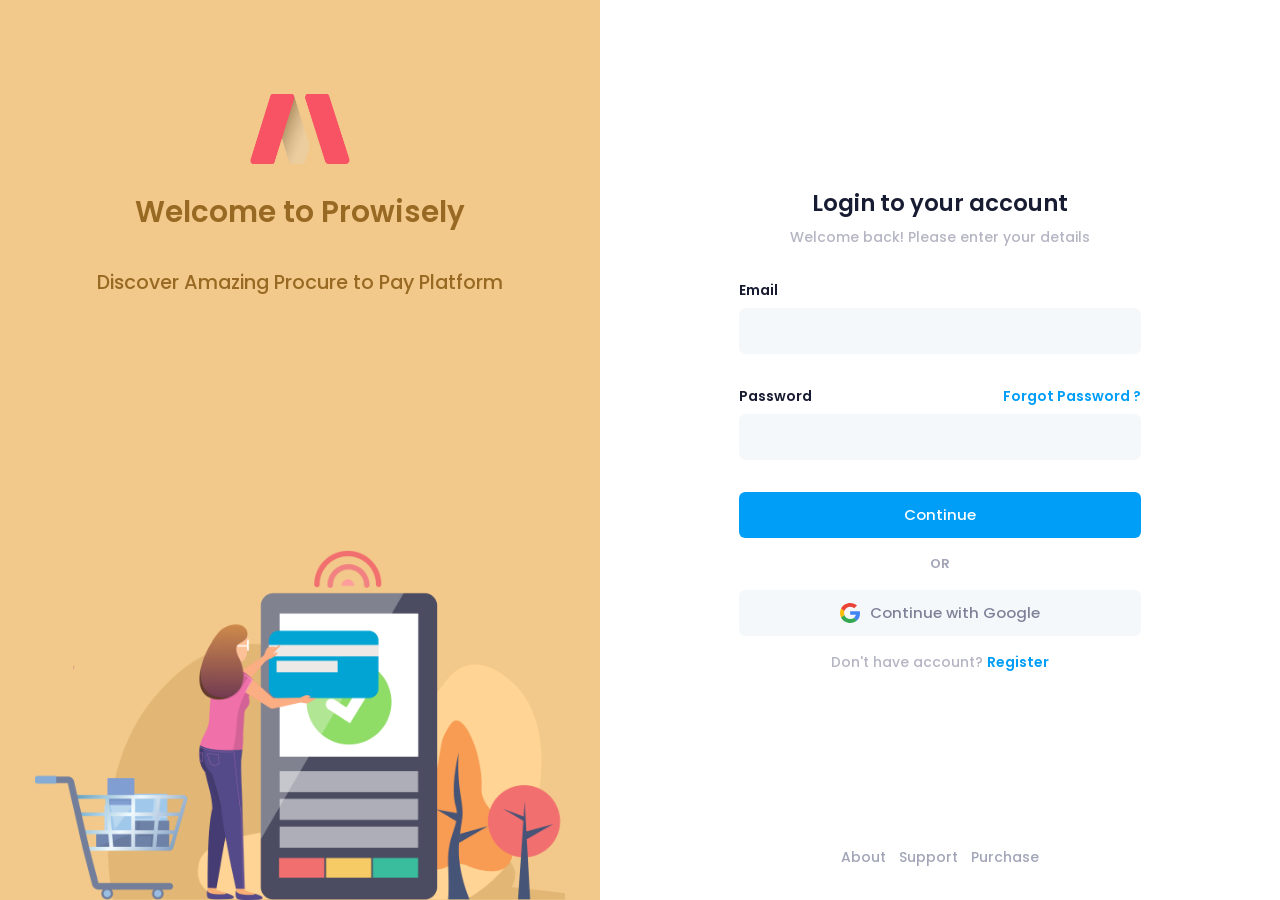
==== commit 9719cfc7: "changes" ====
--- a/index.html
+++ b/index.html
@@ -12,8 +12,8 @@
 -->
 <html lang="en">
 	<!--begin::Head-->
-	<head><base href="">
-		<title>Metronic - the world's #1 selling Bootstrap Admin Theme Ecosystem for HTML, Vue, React, Angular &amp; Laravel by Keenthemes</title>
+	<head><base href="../../../">
+		<title>Prowisely - Procure to Pay Platform</title>
 		<meta name="description" content="The most advanced Bootstrap Admin Theme on Themeforest trusted by 94,000 beginners and professionals. Multi-demo, Dark Mode, RTL support and complete React, Angular, Vue &amp; Laravel versions. Grab your copy now and get life-time updates for free." />
 		<meta name="keywords" content="Metronic, bootstrap, bootstrap 5, Angular, VueJs, React, Laravel, admin themes, web design, figma, web development, free templates, free admin themes, bootstrap theme, bootstrap template, bootstrap dashboard, bootstrap dak mode, bootstrap button, bootstrap datepicker, bootstrap timepicker, fullcalendar, datatables, flaticon" />
 		<meta name="viewport" content="width=device-width, initial-scale=1" />
@@ -28,9 +28,6 @@
 		<!--begin::Fonts-->
 		<link rel="stylesheet" href="https://fonts.googleapis.com/css?family=Poppins:300,400,500,600,700" />
 		<!--end::Fonts-->
-		<!--begin::Page Vendor Stylesheets(used by this page)-->
-		<link href="assets/plugins/custom/fullcalendar/fullcalendar.bundle.css" rel="stylesheet" type="text/css" />
-		<!--end::Page Vendor Stylesheets-->
 		<!--begin::Global Stylesheets Bundle(used by all pages)-->
 		<link href="assets/plugins/global/plugins.bundle.css" rel="stylesheet" type="text/css" />
 		<link href="assets/css/style.bundle.css" rel="stylesheet" type="text/css" />
@@ -38,9174 +35,133 @@
 	</head>
 	<!--end::Head-->
 	<!--begin::Body-->
-	<body id="kt_body" style="background-image: url(assets/media/patterns/header-bg.jpg)" class="header-fixed header-tablet-and-mobile-fixed toolbar-enabled">
+	<body id="kt_body" class="bg-body">
 		<!--begin::Main-->
-		<!--begin::Root-->
 		<div class="d-flex flex-column flex-root">
-			<!--begin::Page-->
-			<div class="page d-flex flex-row flex-column-fluid">
-				<!--begin::Wrapper-->
-				<div class="wrapper d-flex flex-column flex-row-fluid" id="kt_wrapper">
-					<!--begin::Header-->
-					<div id="kt_header" class="header align-items-stretch" data-kt-sticky="true" data-kt-sticky-name="header" data-kt-sticky-offset="{default: '200px', lg: '300px'}">
-						<!--begin::Container-->
-						<div class="container d-flex align-items-center">
-							<!--begin::Heaeder menu toggle-->
-							<div class="d-flex topbar align-items-center d-lg-none ms-n2 me-3" title="Show aside menu">
-								<div class="btn btn-icon btn-active-light-primary w-30px h-30px w-md-40px h-md-40px" id="kt_header_menu_mobile_toggle">
-									<!--begin::Svg Icon | path: icons/duotone/Text/Menu.svg-->
-									<span class="svg-icon svg-icon-2x">
-										<svg xmlns="http://www.w3.org/2000/svg" xmlns:xlink="http://www.w3.org/1999/xlink" width="24px" height="24px" viewBox="0 0 24 24" version="1.1">
-											<g stroke="none" stroke-width="1" fill="none" fill-rule="evenodd">
-												<rect x="0" y="0" width="24" height="24" />
-												<rect fill="#000000" x="4" y="5" width="16" height="3" rx="1.5" />
-												<path d="M5.5,15 L18.5,15 C19.3284271,15 20,15.6715729 20,16.5 C20,17.3284271 19.3284271,18 18.5,18 L5.5,18 C4.67157288,18 4,17.3284271 4,16.5 C4,15.6715729 4.67157288,15 5.5,15 Z M5.5,10 L18.5,10 C19.3284271,10 20,10.6715729 20,11.5 C20,12.3284271 19.3284271,13 18.5,13 L5.5,13 C4.67157288,13 4,12.3284271 4,11.5 C4,10.6715729 4.67157288,10 5.5,10 Z" fill="#000000" opacity="0.3" />
-											</g>
-										</svg>
-									</span>
-									<!--end::Svg Icon-->
+			<!--begin::Authentication - Sign-in -->
+			<div class="d-flex flex-column flex-lg-row flex-column-fluid">
+				<!--begin::Aside-->
+				<div class="d-flex flex-column flex-lg-row-auto w-xl-600px positon-xl-relative" style="background-color: #F2C98A">
+					<!--begin::Wrapper-->
+					<div class="d-flex flex-column position-xl-fixed top-0 bottom-0 w-xl-600px scroll-y">
+						<!--begin::Content-->
+						<div class="d-flex flex-row-fluid flex-column text-center p-10 pt-lg-20">
+							<!--begin::Logo-->
+							<a href="#" class="py-9">
+								<img alt="Logo" src="assets/media/logos/logo-3.svg" class="h-70px" />
+							</a>
+							<!--end::Logo-->
+							<!--begin::Title-->
+							<h1 class="fw-bolder fs-2qx pb-5 pb-md-10" style="color: #986923;">Welcome to Prowisely</h1>
+							<!--end::Title-->
+							<!--begin::Description-->
+							<p class="fw-bold fs-2" style="color: #986923;">Discover Amazing Procure to Pay Platform</p>
+							<!--end::Description-->
+						</div>
+						<!--end::Content-->
+						<!--begin::Illustration-->
+						<div class="d-flex flex-row-auto bgi-no-repeat bgi-position-x-center bgi-size-contain bgi-position-y-bottom min-h-100px min-h-lg-350px" style="background-image: url(assets/media/illustrations/checkout.png)"></div>
+						<!--end::Illustration-->
+					</div>
+					<!--end::Wrapper-->
+				</div>
+				<!--end::Aside-->
+				<!--begin::Body-->
+				<div class="d-flex flex-column flex-lg-row-fluid py-10">
+					<!--begin::Content-->
+					<div class="d-flex flex-center flex-column flex-column-fluid">
+						<!--begin::Wrapper-->
+						<div class="w-lg-500px p-10 p-lg-15 mx-auto">
+							<!--begin::Form-->
+							<form class="form w-100" novalidate="novalidate" id="kt_sign_in_form" action="#">
+								<!--begin::Heading-->
+								<div class="text-center mb-10">
+									<!--begin::Title-->
+									<h1 class="text-dark mb-3">Login to your account</h1>
+									<p class="text-gray-400 fw-bold fs-6">Welcome back! Please enter your details</p>
+									<!--end::Title-->
+									
 								</div>
-							</div>
-							<!--end::Heaeder menu toggle-->
-							<!--begin::Header Logo-->
-							<div class="header-logo me-5 me-md-10 flex-grow-1 flex-lg-grow-0">
-								<a href="../../demo2/dist/index.html">
-									<img alt="Logo" src="assets/media/logos/logo-4.png" class="logo-default h-25px" />
-									<img alt="Logo" src="assets/media/logos/logo-5.png" class="logo-sticky h-25px" />
-								</a>
-							</div>
-							<!--end::Header Logo-->
-							<!--begin::Wrapper-->
-							<div class="d-flex align-items-stretch justify-content-between flex-lg-grow-1">
-								<!--begin::Navbar-->
-								<div class="d-flex align-items-stretch" id="kt_header_nav">
-									<!--begin::Menu wrapper-->
-									<div class="header-menu align-items-stretch" data-kt-drawer="true" data-kt-drawer-name="header-menu" data-kt-drawer-activate="{default: true, lg: false}" data-kt-drawer-overlay="true" data-kt-drawer-width="{default:'200px', '300px': '250px'}" data-kt-drawer-direction="start" data-kt-drawer-toggle="#kt_header_menu_mobile_toggle" data-kt-swapper="true" data-kt-swapper-mode="prepend" data-kt-swapper-parent="{default: '#kt_body', lg: '#kt_header_nav'}">
-										<!--begin::Menu-->
-										<div class="menu menu-lg-rounded menu-column menu-lg-row menu-state-bg menu-title-gray-700 menu-state-icon-primary menu-state-bullet-primary menu-arrow-gray-400 fw-bold my-5 my-lg-0 align-items-stretch" id="#kt_header_menu" data-kt-menu="true">
-											<div data-kt-menu-trigger="click" data-kt-menu-placement="bottom-start" class="menu-item here show menu-lg-down-accordion me-lg-1">
-												<a class="menu-link active py-3" href="../../demo2/dist/index.html">
-													<span class="menu-title">Dashboard</span>
-													<span class="menu-arrow d-lg-none"></span>
-												</a>
-												<div class="menu-sub menu-sub-lg-down-accordion menu-sub-lg-dropdown menu-rounded-0 py-lg-4 w-lg-225px">
-													<div class="menu-item">
-														<a class="menu-link active py-3" href="../../demo2/dist/index.html">
-															<span class="menu-icon">
-																<!--begin::Svg Icon | path: icons/duotone/Design/PenAndRuller.svg-->
-																<span class="svg-icon svg-icon-2">
-																	<svg xmlns="http://www.w3.org/2000/svg" width="24px" height="24px" viewBox="0 0 24 24" version="1.1">
-																		<path d="M3,16 L5,16 C5.55228475,16 6,15.5522847 6,15 C6,14.4477153 5.55228475,14 5,14 L3,14 L3,12 L5,12 C5.55228475,12 6,11.5522847 6,11 C6,10.4477153 5.55228475,10 5,10 L3,10 L3,8 L5,8 C5.55228475,8 6,7.55228475 6,7 C6,6.44771525 5.55228475,6 5,6 L3,6 L3,4 C3,3.44771525 3.44771525,3 4,3 L10,3 C10.5522847,3 11,3.44771525 11,4 L11,19 C11,19.5522847 10.5522847,20 10,20 L4,20 C3.44771525,20 3,19.5522847 3,19 L3,16 Z" fill="#000000" opacity="0.3" />
-																		<path d="M16,3 L19,3 C20.1045695,3 21,3.8954305 21,5 L21,15.2485298 C21,15.7329761 20.8241635,16.200956 20.5051534,16.565539 L17.8762883,19.5699562 C17.6944473,19.7777745 17.378566,19.7988332 17.1707477,19.6169922 C17.1540423,19.602375 17.1383289,19.5866616 17.1237117,19.5699562 L14.4948466,16.565539 C14.1758365,16.200956 14,15.7329761 14,15.2485298 L14,5 C14,3.8954305 14.8954305,3 16,3 Z" fill="#000000" />
-																	</svg>
-																</span>
-																<!--end::Svg Icon-->
-															</span>
-															<span class="menu-title">Default</span>
-														</a>
-													</div>
-													<div class="menu-item">
-														<a class="menu-link py-3" href="../../demo2/dist/dashboards/aside.html">
-															<span class="menu-icon">
-																<!--begin::Svg Icon | path: icons/duotone/Home/Cupboard.svg-->
-																<span class="svg-icon svg-icon-2">
-																	<svg xmlns="http://www.w3.org/2000/svg" xmlns:xlink="http://www.w3.org/1999/xlink" width="24px" height="24px" viewBox="0 0 24 24" version="1.1">
-																		<g stroke="none" stroke-width="1" fill="none" fill-rule="evenodd">
-																			<rect x="0" y="0" width="24" height="24" />
-																			<path d="M3.5,3 L9.5,3 C10.3284271,3 11,3.67157288 11,4.5 L11,18.5 C11,19.3284271 10.3284271,20 9.5,20 L3.5,20 C2.67157288,20 2,19.3284271 2,18.5 L2,4.5 C2,3.67157288 2.67157288,3 3.5,3 Z M9,9 C8.44771525,9 8,9.44771525 8,10 L8,12 C8,12.5522847 8.44771525,13 9,13 C9.55228475,13 10,12.5522847 10,12 L10,10 C10,9.44771525 9.55228475,9 9,9 Z" fill="#000000" opacity="0.3" />
-																			<path d="M14.5,3 L20.5,3 C21.3284271,3 22,3.67157288 22,4.5 L22,18.5 C22,19.3284271 21.3284271,20 20.5,20 L14.5,20 C13.6715729,20 13,19.3284271 13,18.5 L13,4.5 C13,3.67157288 13.6715729,3 14.5,3 Z M20,9 C19.4477153,9 19,9.44771525 19,10 L19,12 C19,12.5522847 19.4477153,13 20,13 C20.5522847,13 21,12.5522847 21,12 L21,10 C21,9.44771525 20.5522847,9 20,9 Z" fill="#000000" transform="translate(17.500000, 11.500000) scale(-1, 1) translate(-17.500000, -11.500000)" />
-																		</g>
-																	</svg>
-																</span>
-																<!--end::Svg Icon-->
-															</span>
-															<span class="menu-title">Aside</span>
-														</a>
-													</div>
-													<div class="menu-item">
-														<a class="menu-link py-3" href="../../demo2/dist/landing.html">
-															<span class="menu-icon">
-																<!--begin::Svg Icon | path: icons/duotone/Design/Sketch.svg-->
-																<span class="svg-icon svg-icon-2">
-																	<svg xmlns="http://www.w3.org/2000/svg" width="24px" height="24px" viewBox="0 0 24 24" version="1.1">
-																		<polygon fill="#000000" opacity="0.3" points="5 3 19 3 23 8 1 8" />
-																		<polygon fill="#000000" points="23 8 12 20 1 8" />
-																	</svg>
-																</span>
-																<!--end::Svg Icon-->
-															</span>
-															<span class="menu-title">Landing</span>
-														</a>
-													</div>
-												</div>
-											</div>
-											<div data-kt-menu-trigger="click" data-kt-menu-placement="bottom-start" class="menu-item menu-lg-down-accordion me-lg-1">
-												<span class="menu-link py-3">
-													<span class="menu-title">Crafted</span>
-													<span class="menu-arrow d-lg-none"></span>
-												</span>
-												<div class="menu-sub menu-sub-lg-down-accordion menu-sub-lg-dropdown menu-rounded-0 py-lg-4 w-lg-225px">
-													<div data-kt-menu-trigger="{default:'click', lg: 'hover'}" data-kt-menu-placement="right-start" class="menu-item menu-lg-down-accordion">
-														<span class="menu-link py-3">
-															<span class="menu-icon">
-																<!--begin::Svg Icon | path: icons/duotone/Code/Compiling.svg-->
-																<span class="svg-icon svg-icon-2">
-																	<svg xmlns="http://www.w3.org/2000/svg" width="24px" height="24px" viewBox="0 0 24 24" version="1.1">
-																		<path d="M2.56066017,10.6819805 L4.68198052,8.56066017 C5.26776695,7.97487373 6.21751442,7.97487373 6.80330086,8.56066017 L8.9246212,10.6819805 C9.51040764,11.267767 9.51040764,12.2175144 8.9246212,12.8033009 L6.80330086,14.9246212 C6.21751442,15.5104076 5.26776695,15.5104076 4.68198052,14.9246212 L2.56066017,12.8033009 C1.97487373,12.2175144 1.97487373,11.267767 2.56066017,10.6819805 Z M14.5606602,10.6819805 L16.6819805,8.56066017 C17.267767,7.97487373 18.2175144,7.97487373 18.8033009,8.56066017 L20.9246212,10.6819805 C21.5104076,11.267767 21.5104076,12.2175144 20.9246212,12.8033009 L18.8033009,14.9246212 C18.2175144,15.5104076 17.267767,15.5104076 16.6819805,14.9246212 L14.5606602,12.8033009 C13.9748737,12.2175144 13.9748737,11.267767 14.5606602,10.6819805 Z" fill="#000000" opacity="0.3" />
-																		<path d="M8.56066017,16.6819805 L10.6819805,14.5606602 C11.267767,13.9748737 12.2175144,13.9748737 12.8033009,14.5606602 L14.9246212,16.6819805 C15.5104076,17.267767 15.5104076,18.2175144 14.9246212,18.8033009 L12.8033009,20.9246212 C12.2175144,21.5104076 11.267767,21.5104076 10.6819805,20.9246212 L8.56066017,18.8033009 C7.97487373,18.2175144 7.97487373,17.267767 8.56066017,16.6819805 Z M8.56066017,4.68198052 L10.6819805,2.56066017 C11.267767,1.97487373 12.2175144,1.97487373 12.8033009,2.56066017 L14.9246212,4.68198052 C15.5104076,5.26776695 15.5104076,6.21751442 14.9246212,6.80330086 L12.8033009,8.9246212 C12.2175144,9.51040764 11.267767,9.51040764 10.6819805,8.9246212 L8.56066017,6.80330086 C7.97487373,6.21751442 7.97487373,5.26776695 8.56066017,4.68198052 Z" fill="#000000" />
-																	</svg>
-																</span>
-																<!--end::Svg Icon-->
-															</span>
-															<span class="menu-title">Pages</span>
-															<span class="menu-arrow"></span>
-														</span>
-														<div class="menu-sub menu-sub-lg-down-accordion menu-sub-lg-dropdown menu-active-bg py-lg-4 w-lg-225px">
-															<div data-kt-menu-trigger="{default:'click', lg: 'hover'}" data-kt-menu-placement="right-start" class="menu-item menu-lg-down-accordion">
-																<span class="menu-link py-3">
-																	<span class="menu-bullet">
-																		<span class="bullet bullet-dot"></span>
-																	</span>
-																	<span class="menu-title">Profile</span>
-																	<span class="menu-arrow"></span>
-																</span>
-																<div class="menu-sub menu-sub-lg-down-accordion menu-sub-lg-dropdown menu-active-bg py-lg-4 w-lg-225px">
-																	<div class="menu-item">
-																		<a class="menu-link py-3" href="../../demo2/dist/pages/profile/overview.html">
-																			<span class="menu-bullet">
-																				<span class="bullet bullet-dot"></span>
-																			</span>
-																			<span class="menu-title">Overview</span>
-																		</a>
-																	</div>
-																	<div class="menu-item">
-																		<a class="menu-link py-3" href="../../demo2/dist/pages/profile/projects.html">
-																			<span class="menu-bullet">
-																				<span class="bullet bullet-dot"></span>
-																			</span>
-																			<span class="menu-title">Projects</span>
-																		</a>
-																	</div>
-																	<div class="menu-item">
-																		<a class="menu-link py-3" href="../../demo2/dist/pages/profile/campaigns.html">
-																			<span class="menu-bullet">
-																				<span class="bullet bullet-dot"></span>
-																			</span>
-																			<span class="menu-title">Campaigns</span>
-																		</a>
-																	</div>
-																	<div class="menu-item">
-																		<a class="menu-link py-3" href="../../demo2/dist/pages/profile/documents.html">
-																			<span class="menu-bullet">
-																				<span class="bullet bullet-dot"></span>
-																			</span>
-																			<span class="menu-title">Documents</span>
-																		</a>
-																	</div>
-																	<div class="menu-item">
-																		<a class="menu-link py-3" href="../../demo2/dist/pages/profile/connections.html">
-																			<span class="menu-bullet">
-																				<span class="bullet bullet-dot"></span>
-																			</span>
-																			<span class="menu-title">Connections</span>
-																		</a>
-																	</div>
-																	<div class="menu-item">
-																		<a class="menu-link py-3" href="../../demo2/dist/pages/profile/activity.html">
-																			<span class="menu-bullet">
-																				<span class="bullet bullet-dot"></span>
-																			</span>
-																			<span class="menu-title">Activity</span>
-																		</a>
-																	</div>
-																</div>
-															</div>
-															<div data-kt-menu-trigger="{default:'click', lg: 'hover'}" data-kt-menu-placement="right-start" class="menu-item menu-lg-down-accordion">
-																<span class="menu-link py-3">
-																	<span class="menu-bullet">
-																		<span class="bullet bullet-dot"></span>
-																	</span>
-																	<span class="menu-title">Projects</span>
-																	<span class="menu-arrow"></span>
-																</span>
-																<div class="menu-sub menu-sub-lg-down-accordion menu-sub-lg-dropdown menu-active-bg py-lg-4 w-lg-225px">
-																	<div class="menu-item">
-																		<a class="menu-link py-3" href="../../demo2/dist/pages/projects/list.html">
-																			<span class="menu-bullet">
-																				<span class="bullet bullet-dot"></span>
-																			</span>
-																			<span class="menu-title">My Projects</span>
-																		</a>
-																	</div>
-																	<div class="menu-item">
-																		<a class="menu-link py-3" href="../../demo2/dist/pages/projects/project.html">
-																			<span class="menu-bullet">
-																				<span class="bullet bullet-dot"></span>
-																			</span>
-																			<span class="menu-title">View Project</span>
-																		</a>
-																	</div>
-																	<div class="menu-item">
-																		<a class="menu-link py-3" href="../../demo2/dist/pages/projects/targets.html">
-																			<span class="menu-bullet">
-																				<span class="bullet bullet-dot"></span>
-																			</span>
-																			<span class="menu-title">Targets</span>
-																		</a>
-																	</div>
-																	<div class="menu-item">
-																		<a class="menu-link py-3" href="../../demo2/dist/pages/projects/budget.html">
-																			<span class="menu-bullet">
-																				<span class="bullet bullet-dot"></span>
-																			</span>
-																			<span class="menu-title">Budget</span>
-																		</a>
-																	</div>
-																	<div class="menu-item">
-																		<a class="menu-link py-3" href="../../demo2/dist/pages/projects/users.html">
-																			<span class="menu-bullet">
-																				<span class="bullet bullet-dot"></span>
-																			</span>
-																			<span class="menu-title">Users</span>
-																		</a>
-																	</div>
-																	<div class="menu-item">
-																		<a class="menu-link py-3" href="../../demo2/dist/pages/projects/files.html">
-																			<span class="menu-bullet">
-																				<span class="bullet bullet-dot"></span>
-																			</span>
-																			<span class="menu-title">Files</span>
-																		</a>
-																	</div>
-																	<div class="menu-item">
-																		<a class="menu-link py-3" href="../../demo2/dist/pages/projects/activity.html">
-																			<span class="menu-bullet">
-																				<span class="bullet bullet-dot"></span>
-																			</span>
-																			<span class="menu-title">Activity</span>
-																		</a>
-																	</div>
-																	<div class="menu-item">
-																		<a class="menu-link py-3" href="../../demo2/dist/pages/projects/settings.html">
-																			<span class="menu-bullet">
-																				<span class="bullet bullet-dot"></span>
-																			</span>
-																			<span class="menu-title">Settings</span>
-																		</a>
-																	</div>
-																</div>
-															</div>
-															<div data-kt-menu-trigger="{default:'click', lg: 'hover'}" data-kt-menu-placement="right-start" class="menu-item menu-lg-down-accordion">
-																<span class="menu-link py-3">
-																	<span class="menu-bullet">
-																		<span class="bullet bullet-dot"></span>
-																	</span>
-																	<span class="menu-title">Wizards</span>
-																	<span class="menu-arrow"></span>
-																</span>
-																<div class="menu-sub menu-sub-lg-down-accordion menu-sub-lg-dropdown menu-active-bg py-lg-4 w-lg-225px">
-																	<div class="menu-item">
-																		<a class="menu-link py-3" href="../../demo2/dist/pages/wizards/horizontal.html">
-																			<span class="menu-bullet">
-																				<span class="bullet bullet-dot"></span>
-																			</span>
-																			<span class="menu-title">Horizontal</span>
-																		</a>
-																	</div>
-																	<div class="menu-item">
-																		<a class="menu-link py-3" href="../../demo2/dist/pages/wizards/vertical.html">
-																			<span class="menu-bullet">
-																				<span class="bullet bullet-dot"></span>
-																			</span>
-																			<span class="menu-title">Vertical</span>
-																		</a>
-																	</div>
-																</div>
-															</div>
-															<div data-kt-menu-trigger="{default:'click', lg: 'hover'}" data-kt-menu-placement="right-start" class="menu-item menu-lg-down-accordion">
-																<span class="menu-link py-3">
-																	<span class="menu-bullet">
-																		<span class="bullet bullet-dot"></span>
-																	</span>
-																	<span class="menu-title">Search</span>
-																	<span class="menu-arrow"></span>
-																</span>
-																<div class="menu-sub menu-sub-lg-down-accordion menu-sub-lg-dropdown menu-active-bg py-lg-4 w-lg-225px">
-																	<div class="menu-item">
-																		<a class="menu-link py-3" href="../../demo2/dist/pages/search/horizontal.html">
-																			<span class="menu-bullet">
-																				<span class="bullet bullet-dot"></span>
-																			</span>
-																			<span class="menu-title">Horizontal</span>
-																		</a>
-																	</div>
-																	<div class="menu-item">
-																		<a class="menu-link py-3" href="../../demo2/dist/pages/search/vertical.html">
-																			<span class="menu-bullet">
-																				<span class="bullet bullet-dot"></span>
-																			</span>
-																			<span class="menu-title">Vertical</span>
-																		</a>
-																	</div>
-																</div>
-															</div>
-															<div data-kt-menu-trigger="{default:'click', lg: 'hover'}" data-kt-menu-placement="right-start" class="menu-item menu-lg-down-accordion">
-																<span class="menu-link py-3">
-																	<span class="menu-bullet">
-																		<span class="bullet bullet-dot"></span>
-																	</span>
-																	<span class="menu-title">Blog</span>
-																	<span class="menu-arrow"></span>
-																</span>
-																<div class="menu-sub menu-sub-lg-down-accordion menu-sub-lg-dropdown menu-active-bg py-lg-4 w-lg-225px">
-																	<div class="menu-item">
-																		<a class="menu-link py-3" href="../../demo2/dist/pages/blog/home.html">
-																			<span class="menu-bullet">
-																				<span class="bullet bullet-dot"></span>
-																			</span>
-																			<span class="menu-title">Blog Home</span>
-																		</a>
-																	</div>
-																	<div class="menu-item">
-																		<a class="menu-link py-3" href="../../demo2/dist/pages/blog/post.html">
-																			<span class="menu-bullet">
-																				<span class="bullet bullet-dot"></span>
-																			</span>
-																			<span class="menu-title">Blog Post</span>
-																		</a>
-																	</div>
-																</div>
-															</div>
-															<div data-kt-menu-trigger="{default:'click', lg: 'hover'}" data-kt-menu-placement="right-start" class="menu-item menu-lg-down-accordion">
-																<span class="menu-link py-3">
-																	<span class="menu-bullet">
-																		<span class="bullet bullet-dot"></span>
-																	</span>
-																	<span class="menu-title">Company</span>
-																	<span class="menu-arrow"></span>
-																</span>
-																<div class="menu-sub menu-sub-lg-down-accordion menu-sub-lg-dropdown menu-active-bg py-lg-4 w-lg-225px">
-																	<div class="menu-item">
-																		<a class="menu-link py-3" href="../../demo2/dist/pages/company/about.html">
-																			<span class="menu-bullet">
-																				<span class="bullet bullet-dot"></span>
-																			</span>
-																			<span class="menu-title">About Us</span>
-																		</a>
-																	</div>
-																	<div class="menu-item">
-																		<a class="menu-link py-3" href="../../demo2/dist/pages/company/pricing.html">
-																			<span class="menu-bullet">
-																				<span class="bullet bullet-dot"></span>
-																			</span>
-																			<span class="menu-title">Pricing</span>
-																		</a>
-																	</div>
-																	<div class="menu-item">
-																		<a class="menu-link py-3" href="../../demo2/dist/pages/company/contact.html">
-																			<span class="menu-bullet">
-																				<span class="bullet bullet-dot"></span>
-																			</span>
-																			<span class="menu-title">Contact Us</span>
-																		</a>
-																	</div>
-																	<div class="menu-item">
-																		<a class="menu-link py-3" href="../../demo2/dist/pages/company/team.html">
-																			<span class="menu-bullet">
-																				<span class="bullet bullet-dot"></span>
-																			</span>
-																			<span class="menu-title">Our Team</span>
-																		</a>
-																	</div>
-																	<div class="menu-item">
-																		<a class="menu-link py-3" href="../../demo2/dist/pages/company/licenses.html">
-																			<span class="menu-bullet">
-																				<span class="bullet bullet-dot"></span>
-																			</span>
-																			<span class="menu-title">Licenses</span>
-																		</a>
-																	</div>
-																	<div class="menu-item">
-																		<a class="menu-link py-3" href="../../demo2/dist/pages/company/sitemap.html">
-																			<span class="menu-bullet">
-																				<span class="bullet bullet-dot"></span>
-																			</span>
-																			<span class="menu-title">Sitemap</span>
-																		</a>
-																	</div>
-																</div>
-															</div>
-															<div data-kt-menu-trigger="{default:'click', lg: 'hover'}" data-kt-menu-placement="right-start" class="menu-item menu-lg-down-accordion">
-																<span class="menu-link py-3">
-																	<span class="menu-bullet">
-																		<span class="bullet bullet-dot"></span>
-																	</span>
-																	<span class="menu-title">Careers</span>
-																	<span class="menu-arrow"></span>
-																</span>
-																<div class="menu-sub menu-sub-lg-down-accordion menu-sub-lg-dropdown menu-active-bg py-lg-4 w-lg-225px">
-																	<div class="menu-item">
-																		<a class="menu-link py-3" href="../../demo2/dist/pages/careers/list.html">
-																			<span class="menu-bullet">
-																				<span class="bullet bullet-dot"></span>
-																			</span>
-																			<span class="menu-title">Careers List</span>
-																		</a>
-																	</div>
-																	<div class="menu-item">
-																		<a class="menu-link py-3" href="../../demo2/dist/pages/careers/apply.html">
-																			<span class="menu-bullet">
-																				<span class="bullet bullet-dot"></span>
-																			</span>
-																			<span class="menu-title">Careers Apply</span>
-																		</a>
-																	</div>
-																</div>
-															</div>
-															<div data-kt-menu-trigger="{default:'click', lg: 'hover'}" data-kt-menu-placement="right-start" class="menu-item menu-lg-down-accordion">
-																<span class="menu-link py-3">
-																	<span class="menu-bullet">
-																		<span class="bullet bullet-dot"></span>
-																	</span>
-																	<span class="menu-title">FAQ</span>
-																	<span class="menu-arrow"></span>
-																</span>
-																<div class="menu-sub menu-sub-lg-down-accordion menu-sub-lg-dropdown menu-active-bg py-lg-4 w-lg-225px">
-																	<div class="menu-item">
-																		<a class="menu-link py-3" href="../../demo2/dist/pages/faq/classic.html">
-																			<span class="menu-bullet">
-																				<span class="bullet bullet-dot"></span>
-																			</span>
-																			<span class="menu-title">Classic</span>
-																		</a>
-																	</div>
-																	<div class="menu-item">
-																		<a class="menu-link py-3" href="../../demo2/dist/pages/faq/extended.html">
-																			<span class="menu-bullet">
-																				<span class="bullet bullet-dot"></span>
-																			</span>
-																			<span class="menu-title">Extended</span>
-																		</a>
-																	</div>
-																</div>
-															</div>
-														</div>
-													</div>
-													<div data-kt-menu-trigger="{default:'click', lg: 'hover'}" data-kt-menu-placement="right-start" class="menu-item menu-lg-down-accordion">
-														<span class="menu-link py-3">
-															<span class="menu-icon">
-																<!--begin::Svg Icon | path: icons/duotone/General/User.svg-->
-																<span class="svg-icon svg-icon-2">
-																	<svg xmlns="http://www.w3.org/2000/svg" xmlns:xlink="http://www.w3.org/1999/xlink" width="24px" height="24px" viewBox="0 0 24 24" version="1.1">
-																		<g stroke="none" stroke-width="1" fill="none" fill-rule="evenodd">
-																			<polygon points="0 0 24 0 24 24 0 24" />
-																			<path d="M12,11 C9.790861,11 8,9.209139 8,7 C8,4.790861 9.790861,3 12,3 C14.209139,3 16,4.790861 16,7 C16,9.209139 14.209139,11 12,11 Z" fill="#000000" fill-rule="nonzero" opacity="0.3" />
-																			<path d="M3.00065168,20.1992055 C3.38825852,15.4265159 7.26191235,13 11.9833413,13 C16.7712164,13 20.7048837,15.2931929 20.9979143,20.2 C21.0095879,20.3954741 20.9979143,21 20.2466999,21 C16.541124,21 11.0347247,21 3.72750223,21 C3.47671215,21 2.97953825,20.45918 3.00065168,20.1992055 Z" fill="#000000" fill-rule="nonzero" />
-																		</g>
-																	</svg>
-																</span>
-																<!--end::Svg Icon-->
-															</span>
-															<span class="menu-title">Account</span>
-															<span class="menu-arrow"></span>
-														</span>
-														<div class="menu-sub menu-sub-lg-down-accordion menu-sub-lg-dropdown menu-active-bg py-lg-4 w-lg-225px">
-															<div class="menu-item">
-																<a class="menu-link py-3" href="../../demo2/dist/account/overview.html">
-																	<span class="menu-bullet">
-																		<span class="bullet bullet-dot"></span>
-																	</span>
-																	<span class="menu-title">Overview</span>
-																</a>
-															</div>
-															<div class="menu-item">
-																<a class="menu-link py-3" href="../../demo2/dist/account/settings.html">
-																	<span class="menu-bullet">
-																		<span class="bullet bullet-dot"></span>
-																	</span>
-																	<span class="menu-title">Settings</span>
-																</a>
-															</div>
-															<div class="menu-item">
-																<a class="menu-link py-3" href="../../demo2/dist/account/security.html">
-																	<span class="menu-bullet">
-																		<span class="bullet bullet-dot"></span>
-																	</span>
-																	<span class="menu-title">Security</span>
-																</a>
-															</div>
-															<div class="menu-item">
-																<a class="menu-link py-3" href="../../demo2/dist/account/billing.html">
-																	<span class="menu-bullet">
-																		<span class="bullet bullet-dot"></span>
-																	</span>
-																	<span class="menu-title">Billing</span>
-																</a>
-															</div>
-															<div class="menu-item">
-																<a class="menu-link py-3" href="../../demo2/dist/account/statements.html">
-																	<span class="menu-bullet">
-																		<span class="bullet bullet-dot"></span>
-																	</span>
-																	<span class="menu-title">Statements</span>
-																</a>
-															</div>
-															<div class="menu-item">
-																<a class="menu-link py-3" href="../../demo2/dist/account/referrals.html">
-																	<span class="menu-bullet">
-																		<span class="bullet bullet-dot"></span>
-																	</span>
-																	<span class="menu-title">Referrals</span>
-																</a>
-															</div>
-															<div class="menu-item">
-																<a class="menu-link py-3" href="../../demo2/dist/account/api-keys.html">
-																	<span class="menu-bullet">
-																		<span class="bullet bullet-dot"></span>
-																	</span>
-																	<span class="menu-title">API Keys</span>
-																</a>
-															</div>
-														</div>
-													</div>
-													<div data-kt-menu-trigger="{default:'click', lg: 'hover'}" data-kt-menu-placement="right-start" class="menu-item menu-lg-down-accordion">
-														<span class="menu-link py-3">
-															<span class="menu-icon">
-																<!--begin::Svg Icon | path: icons/duotone/Interface/Lock.svg-->
-																<span class="svg-icon svg-icon-2">
-																	<svg xmlns="http://www.w3.org/2000/svg" width="24" height="24" viewBox="0 0 24 24" fill="none">
-																		<path opacity="0.25" fill-rule="evenodd" clip-rule="evenodd" d="M3.11117 13.2288C3.27137 11.0124 5.01376 9.29156 7.2315 9.15059C8.55778 9.06629 10.1795 9 12 9C13.8205 9 15.4422 9.06629 16.7685 9.15059C18.9862 9.29156 20.7286 11.0124 20.8888 13.2288C20.9535 14.1234 21 15.085 21 16C21 16.915 20.9535 17.8766 20.8888 18.7712C20.7286 20.9876 18.9862 22.7084 16.7685 22.8494C15.4422 22.9337 13.8205 23 12 23C10.1795 23 8.55778 22.9337 7.23151 22.8494C5.01376 22.7084 3.27137 20.9876 3.11118 18.7712C3.04652 17.8766 3 16.915 3 16C3 15.085 3.04652 14.1234 3.11117 13.2288Z" fill="#12131A" />
-																		<path fill-rule="evenodd" clip-rule="evenodd" d="M13 16.7324C13.5978 16.3866 14 15.7403 14 15C14 13.8954 13.1046 13 12 13C10.8954 13 10 13.8954 10 15C10 15.7403 10.4022 16.3866 11 16.7324V18C11 18.5523 11.4477 19 12 19C12.5523 19 13 18.5523 13 18V16.7324Z" fill="#12131A" />
-																		<path fill-rule="evenodd" clip-rule="evenodd" d="M7 6C7 3.23858 9.23858 1 12 1C14.7614 1 17 3.23858 17 6V10C17 10.5523 16.5523 11 16 11C15.4477 11 15 10.5523 15 10V6C15 4.34315 13.6569 3 12 3C10.3431 3 9 4.34315 9 6V10C9 10.5523 8.55228 11 8 11C7.44772 11 7 10.5523 7 10V6Z" fill="#12131A" />
-																	</svg>
-																</span>
-																<!--end::Svg Icon-->
-															</span>
-															<span class="menu-title">Authentication</span>
-															<span class="menu-arrow"></span>
-														</span>
-														<div class="menu-sub menu-sub-lg-down-accordion menu-sub-lg-dropdown menu-active-bg py-lg-4 w-lg-225px">
-															<div data-kt-menu-trigger="{default:'click', lg: 'hover'}" data-kt-menu-placement="right-start" class="menu-item menu-lg-down-accordion">
-																<span class="menu-link py-3">
-																	<span class="menu-bullet">
-																		<span class="bullet bullet-dot"></span>
-																	</span>
-																	<span class="menu-title">Basic Flow</span>
-																	<span class="menu-arrow"></span>
-																</span>
-																<div class="menu-sub menu-sub-lg-down-accordion menu-sub-lg-dropdown menu-active-bg py-lg-4 w-lg-225px">
-																	<div class="menu-item">
-																		<a class="menu-link py-3" href="../../demo2/dist/authentication/flows/basic/sign-in.html">
-																			<span class="menu-bullet">
-																				<span class="bullet bullet-dot"></span>
-																			</span>
-																			<span class="menu-title">Sign-in</span>
-																		</a>
-																	</div>
-																	<div class="menu-item">
-																		<a class="menu-link py-3" href="../../demo2/dist/authentication/flows/basic/sign-up.html">
-																			<span class="menu-bullet">
-																				<span class="bullet bullet-dot"></span>
-																			</span>
-																			<span class="menu-title">Sign-up</span>
-																		</a>
-																	</div>
-																	<div class="menu-item">
-																		<a class="menu-link py-3" href="../../demo2/dist/authentication/flows/basic/two-steps.html">
-																			<span class="menu-bullet">
-																				<span class="bullet bullet-dot"></span>
-																			</span>
-																			<span class="menu-title">Two-steps</span>
-																		</a>
-																	</div>
-																	<div class="menu-item">
-																		<a class="menu-link py-3" href="../../demo2/dist/authentication/flows/basic/password-reset.html">
-																			<span class="menu-bullet">
-																				<span class="bullet bullet-dot"></span>
-																			</span>
-																			<span class="menu-title">Password Reset</span>
-																		</a>
-																	</div>
-																	<div class="menu-item">
-																		<a class="menu-link py-3" href="../../demo2/dist/authentication/flows/basic/new-password.html">
-																			<span class="menu-bullet">
-																				<span class="bullet bullet-dot"></span>
-																			</span>
-																			<span class="menu-title">New Password</span>
-																		</a>
-																	</div>
-																</div>
-															</div>
-															<div data-kt-menu-trigger="{default:'click', lg: 'hover'}" data-kt-menu-placement="right-start" class="menu-item menu-lg-down-accordion">
-																<span class="menu-link py-3">
-																	<span class="menu-bullet">
-																		<span class="bullet bullet-dot"></span>
-																	</span>
-																	<span class="menu-title">Aside Flow</span>
-																	<span class="menu-arrow"></span>
-																</span>
-																<div class="menu-sub menu-sub-lg-down-accordion menu-sub-lg-dropdown menu-active-bg py-lg-4 w-lg-225px">
-																	<div class="menu-item">
-																		<a class="menu-link py-3" href="../../demo2/dist/authentication/flows/aside/sign-in.html">
-																			<span class="menu-bullet">
-																				<span class="bullet bullet-dot"></span>
-																			</span>
-																			<span class="menu-title">Sign-in</span>
-																		</a>
-																	</div>
-																	<div class="menu-item">
-																		<a class="menu-link py-3" href="../../demo2/dist/authentication/flows/aside/sign-up.html">
-																			<span class="menu-bullet">
-																				<span class="bullet bullet-dot"></span>
-																			</span>
-																			<span class="menu-title">Sign-up</span>
-																		</a>
-																	</div>
-																	<div class="menu-item">
-																		<a class="menu-link py-3" href="../../demo2/dist/authentication/flows/aside/two-steps.html">
-																			<span class="menu-bullet">
-																				<span class="bullet bullet-dot"></span>
-																			</span>
-																			<span class="menu-title">Two-steps</span>
-																		</a>
-																	</div>
-																	<div class="menu-item">
-																		<a class="menu-link py-3" href="../../demo2/dist/authentication/flows/aside/password-reset.html">
-																			<span class="menu-bullet">
-																				<span class="bullet bullet-dot"></span>
-																			</span>
-																			<span class="menu-title">Password Reset</span>
-																		</a>
-																	</div>
-																	<div class="menu-item">
-																		<a class="menu-link py-3" href="../../demo2/dist/authentication/flows/aside/new-password.html">
-																			<span class="menu-bullet">
-																				<span class="bullet bullet-dot"></span>
-																			</span>
-																			<span class="menu-title">New Password</span>
-																		</a>
-																	</div>
-																</div>
-															</div>
-															<div data-kt-menu-trigger="{default:'click', lg: 'hover'}" data-kt-menu-placement="right-start" class="menu-item menu-lg-down-accordion">
-																<span class="menu-link py-3">
-																	<span class="menu-bullet">
-																		<span class="bullet bullet-dot"></span>
-																	</span>
-																	<span class="menu-title">Dark Flow</span>
-																	<span class="menu-arrow"></span>
-																</span>
-																<div class="menu-sub menu-sub-lg-down-accordion menu-sub-lg-dropdown menu-active-bg py-lg-4 w-lg-225px">
-																	<div class="menu-item">
-																		<a class="menu-link py-3" href="../../demo2/dist/authentication/flows/dark/sign-in.html">
-																			<span class="menu-bullet">
-																				<span class="bullet bullet-dot"></span>
-																			</span>
-																			<span class="menu-title">Sign-in</span>
-																		</a>
-																	</div>
-																	<div class="menu-item">
-																		<a class="menu-link py-3" href="../../demo2/dist/authentication/flows/dark/sign-up.html">
-																			<span class="menu-bullet">
-																				<span class="bullet bullet-dot"></span>
-																			</span>
-																			<span class="menu-title">Sign-up</span>
-																		</a>
-																	</div>
-																	<div class="menu-item">
-																		<a class="menu-link py-3" href="../../demo2/dist/authentication/flows/dark/two-steps.html">
-																			<span class="menu-bullet">
-																				<span class="bullet bullet-dot"></span>
-																			</span>
-																			<span class="menu-title">Two-steps</span>
-																		</a>
-																	</div>
-																	<div class="menu-item">
-																		<a class="menu-link py-3" href="../../demo2/dist/authentication/flows/dark/password-reset.html">
-																			<span class="menu-bullet">
-																				<span class="bullet bullet-dot"></span>
-																			</span>
-																			<span class="menu-title">Password Reset</span>
-																		</a>
-																	</div>
-																	<div class="menu-item">
-																		<a class="menu-link py-3" href="../../demo2/dist/authentication/flows/dark/new-password.html">
-																			<span class="menu-bullet">
-																				<span class="bullet bullet-dot"></span>
-																			</span>
-																			<span class="menu-title">New Password</span>
-																		</a>
-																	</div>
-																</div>
-															</div>
-															<div data-kt-menu-trigger="{default:'click', lg: 'hover'}" data-kt-menu-placement="right-start" class="menu-item menu-lg-down-accordion">
-																<span class="menu-link py-3">
-																	<span class="menu-bullet">
-																		<span class="bullet bullet-dot"></span>
-																	</span>
-																	<span class="menu-title">Extended</span>
-																	<span class="menu-arrow"></span>
-																</span>
-																<div class="menu-sub menu-sub-lg-down-accordion menu-sub-lg-dropdown menu-active-bg py-lg-4 w-lg-225px">
-																	<div class="menu-item">
-																		<a class="menu-link py-3" href="../../demo2/dist/authentication/extended/multi-steps-sign-up.html">
-																			<span class="menu-bullet">
-																				<span class="bullet bullet-dot"></span>
-																			</span>
-																			<span class="menu-title">Multi-steps Sign-up</span>
-																		</a>
-																	</div>
-																	<div class="menu-item">
-																		<a class="menu-link py-3" href="../../demo2/dist/authentication/extended/free-trial-sign-up.html">
-																			<span class="menu-bullet">
-																				<span class="bullet bullet-dot"></span>
-																			</span>
-																			<span class="menu-title">Free Trial Sign-up</span>
-																		</a>
-																	</div>
-																	<div class="menu-item">
-																		<a class="menu-link py-3" href="../../demo2/dist/authentication/extended/coming-soon.html">
-																			<span class="menu-bullet">
-																				<span class="bullet bullet-dot"></span>
-																			</span>
-																			<span class="menu-title">Coming Soon</span>
-																		</a>
-																	</div>
-																	<div class="menu-item">
-																		<a class="menu-link py-3" href="../../demo2/dist/authentication/general/welcome.html">
-																			<span class="menu-bullet">
-																				<span class="bullet bullet-dot"></span>
-																			</span>
-																			<span class="menu-title">Welcome Message</span>
-																		</a>
-																	</div>
-																	<div class="menu-item">
-																		<a class="menu-link py-3" href="../../demo2/dist/authentication/general/verify-email.html">
-																			<span class="menu-bullet">
-																				<span class="bullet bullet-dot"></span>
-																			</span>
-																			<span class="menu-title">Verify Email</span>
-																		</a>
-																	</div>
-																	<div class="menu-item">
-																		<a class="menu-link py-3" href="../../demo2/dist/authentication/general/password-confirmation.html">
-																			<span class="menu-bullet">
-																				<span class="bullet bullet-dot"></span>
-																			</span>
-																			<span class="menu-title">Password Confirmation</span>
-																		</a>
-																	</div>
-																	<div class="menu-item">
-																		<a class="menu-link py-3" href="../../demo2/dist/authentication/general/deactivation.html">
-																			<span class="menu-bullet">
-																				<span class="bullet bullet-dot"></span>
-																			</span>
-																			<span class="menu-title">Account Deactivation</span>
-																		</a>
-																	</div>
-																	<div class="menu-item">
-																		<a class="menu-link py-3" href="../../demo2/dist/authentication/general/error-404.html">
-																			<span class="menu-bullet">
-																				<span class="bullet bullet-dot"></span>
-																			</span>
-																			<span class="menu-title">Error 404</span>
-																		</a>
-																	</div>
-																	<div class="menu-item">
-																		<a class="menu-link py-3" href="../../demo2/dist/authentication/general/error-500.html">
-																			<span class="menu-bullet">
-																				<span class="bullet bullet-dot"></span>
-																			</span>
-																			<span class="menu-title">Error 500</span>
-																		</a>
-																	</div>
-																</div>
-															</div>
-															<div data-kt-menu-trigger="{default:'click', lg: 'hover'}" data-kt-menu-placement="right-start" class="menu-item menu-lg-down-accordion">
-																<span class="menu-link py-3">
-																	<span class="menu-bullet">
-																		<span class="bullet bullet-dot"></span>
-																	</span>
-																	<span class="menu-title">Email Templates</span>
-																	<span class="menu-arrow"></span>
-																</span>
-																<div class="menu-sub menu-sub-lg-down-accordion menu-sub-lg-dropdown menu-active-bg py-lg-4 w-lg-225px">
-																	<div class="menu-item">
-																		<a class="menu-link py-3" href="../../demo2/dist/authentication/email/verify-email.html" target="blank">
-																			<span class="menu-bullet">
-																				<span class="bullet bullet-dot"></span>
-																			</span>
-																			<span class="menu-title">Verify Email</span>
-																		</a>
-																	</div>
-																	<div class="menu-item">
-																		<a class="menu-link py-3" href="../../demo2/dist/authentication/email/invitation.html" target="blank">
-																			<span class="menu-bullet">
-																				<span class="bullet bullet-dot"></span>
-																			</span>
-																			<span class="menu-title">Account Invitation</span>
-																		</a>
-																	</div>
-																	<div class="menu-item">
-																		<a class="menu-link py-3" href="../../demo2/dist/authentication/email/password-reset.html" target="blank">
-																			<span class="menu-bullet">
-																				<span class="bullet bullet-dot"></span>
-																			</span>
-																			<span class="menu-title">Password Reset</span>
-																		</a>
-																	</div>
-																	<div class="menu-item">
-																		<a class="menu-link py-3" href="../../demo2/dist/authentication/email/password-change.html" target="blank">
-																			<span class="menu-bullet">
-																				<span class="bullet bullet-dot"></span>
-																			</span>
-																			<span class="menu-title">Password Changed</span>
-																		</a>
-																	</div>
-																</div>
-															</div>
-														</div>
-													</div>
-													<div data-kt-menu-trigger="{default:'click', lg: 'hover'}" data-kt-menu-placement="right-start" class="menu-item menu-lg-down-accordion">
-														<span class="menu-link py-3">
-															<span class="menu-icon">
-																<!--begin::Svg Icon | path: icons/duotone/Design/Substract.svg-->
-																<span class="svg-icon svg-icon-2">
-																	<svg xmlns="http://www.w3.org/2000/svg" width="24px" height="24px" viewBox="0 0 24 24" version="1.1">
-																		<path d="M6,9 L6,15 C6,16.6568542 7.34314575,18 9,18 L15,18 L15,18.8181818 C15,20.2324881 14.2324881,21 12.8181818,21 L5.18181818,21 C3.76751186,21 3,20.2324881 3,18.8181818 L3,11.1818182 C3,9.76751186 3.76751186,9 5.18181818,9 L6,9 Z" fill="#000000" fill-rule="nonzero" />
-																		<path d="M10.1818182,4 L17.8181818,4 C19.2324881,4 20,4.76751186 20,6.18181818 L20,13.8181818 C20,15.2324881 19.2324881,16 17.8181818,16 L10.1818182,16 C8.76751186,16 8,15.2324881 8,13.8181818 L8,6.18181818 C8,4.76751186 8.76751186,4 10.1818182,4 Z" fill="#000000" opacity="0.3" />
-																	</svg>
-																</span>
-																<!--end::Svg Icon-->
-															</span>
-															<span class="menu-title">Modals</span>
-															<span class="menu-arrow"></span>
-														</span>
-														<div class="menu-sub menu-sub-lg-down-accordion menu-sub-lg-dropdown menu-active-bg py-lg-4 w-lg-225px">
-															<div data-kt-menu-trigger="{default:'click', lg: 'hover'}" data-kt-menu-placement="right-start" class="menu-item menu-lg-down-accordion">
-																<span class="menu-link py-3">
-																	<span class="menu-bullet">
-																		<span class="bullet bullet-dot"></span>
-																	</span>
-																	<span class="menu-title">General</span>
-																	<span class="menu-arrow"></span>
-																</span>
-																<div class="menu-sub menu-sub-lg-down-accordion menu-sub-lg-dropdown menu-active-bg py-lg-4 w-lg-225px">
-																	<div class="menu-item">
-																		<a class="menu-link py-3" href="../../demo2/dist/modals/general/invite-friends.html">
-																			<span class="menu-bullet">
-																				<span class="bullet bullet-dot"></span>
-																			</span>
-																			<span class="menu-title">Invite Friends</span>
-																		</a>
-																	</div>
-																	<div class="menu-item">
-																		<a class="menu-link py-3" href="../../demo2/dist/modals/general/view-users.html">
-																			<span class="menu-bullet">
-																				<span class="bullet bullet-dot"></span>
-																			</span>
-																			<span class="menu-title">View Users</span>
-																		</a>
-																	</div>
-																	<div class="menu-item">
-																		<a class="menu-link py-3" href="../../demo2/dist/modals/general/upgrade-plan.html">
-																			<span class="menu-bullet">
-																				<span class="bullet bullet-dot"></span>
-																			</span>
-																			<span class="menu-title">Upgrade Plan</span>
-																		</a>
-																	</div>
-																	<div class="menu-item">
-																		<a class="menu-link py-3" href="../../demo2/dist/modals/general/share-earn.html">
-																			<span class="menu-bullet">
-																				<span class="bullet bullet-dot"></span>
-																			</span>
-																			<span class="menu-title">Share &amp; Earn</span>
-																		</a>
-																	</div>
-																</div>
-															</div>
-															<div data-kt-menu-trigger="{default:'click', lg: 'hover'}" data-kt-menu-placement="right-start" class="menu-item menu-lg-down-accordion">
-																<span class="menu-link py-3">
-																	<span class="menu-bullet">
-																		<span class="bullet bullet-dot"></span>
-																	</span>
-																	<span class="menu-title">Forms</span>
-																	<span class="menu-arrow"></span>
-																</span>
-																<div class="menu-sub menu-sub-lg-down-accordion menu-sub-lg-dropdown menu-active-bg py-lg-4 w-lg-225px">
-																	<div class="menu-item">
-																		<a class="menu-link py-3" href="../../demo2/dist/modals/forms/new-target.html">
-																			<span class="menu-bullet">
-																				<span class="bullet bullet-dot"></span>
-																			</span>
-																			<span class="menu-title">New Target</span>
-																		</a>
-																	</div>
-																	<div class="menu-item">
-																		<a class="menu-link py-3" href="../../demo2/dist/modals/forms/new-card.html">
-																			<span class="menu-bullet">
-																				<span class="bullet bullet-dot"></span>
-																			</span>
-																			<span class="menu-title">New Card</span>
-																		</a>
-																	</div>
-																	<div class="menu-item">
-																		<a class="menu-link py-3" href="../../demo2/dist/modals/forms/new-address.html">
-																			<span class="menu-bullet">
-																				<span class="bullet bullet-dot"></span>
-																			</span>
-																			<span class="menu-title">New Address</span>
-																		</a>
-																	</div>
-																	<div class="menu-item">
-																		<a class="menu-link py-3" href="../../demo2/dist/modals/forms/create-api-key.html">
-																			<span class="menu-bullet">
-																				<span class="bullet bullet-dot"></span>
-																			</span>
-																			<span class="menu-title">Create API Key</span>
-																		</a>
-																	</div>
-																</div>
-															</div>
-															<div data-kt-menu-trigger="{default:'click', lg: 'hover'}" data-kt-menu-placement="right-start" class="menu-item menu-lg-down-accordion">
-																<span class="menu-link py-3">
-																	<span class="menu-bullet">
-																		<span class="bullet bullet-dot"></span>
-																	</span>
-																	<span class="menu-title">Wizards</span>
-																	<span class="menu-arrow"></span>
-																</span>
-																<div class="menu-sub menu-sub-lg-down-accordion menu-sub-lg-dropdown menu-active-bg py-lg-4 w-lg-225px">
-																	<div class="menu-item">
-																		<a class="menu-link py-3" href="../../demo2/dist/modals/wizards/two-factor-authentication.html">
-																			<span class="menu-bullet">
-																				<span class="bullet bullet-dot"></span>
-																			</span>
-																			<span class="menu-title">Two Factor Auth</span>
-																		</a>
-																	</div>
-																	<div class="menu-item">
-																		<a class="menu-link py-3" href="../../demo2/dist/modals/wizards/create-app.html">
-																			<span class="menu-bullet">
-																				<span class="bullet bullet-dot"></span>
-																			</span>
-																			<span class="menu-title">Create App</span>
-																		</a>
-																	</div>
-																	<div class="menu-item">
-																		<a class="menu-link py-3" href="../../demo2/dist/modals/wizards/create-account.html">
-																			<span class="menu-bullet">
-																				<span class="bullet bullet-dot"></span>
-																			</span>
-																			<span class="menu-title">Create Account</span>
-																		</a>
-																	</div>
-																	<div class="menu-item">
-																		<a class="menu-link py-3" href="../../demo2/dist/modals/wizards/create-project.html">
-																			<span class="menu-bullet">
-																				<span class="bullet bullet-dot"></span>
-																			</span>
-																			<span class="menu-title">Create Project</span>
-																		</a>
-																	</div>
-																	<div class="menu-item">
-																		<a class="menu-link py-3" href="../../demo2/dist/modals/wizards/offer-a-deal.html">
-																			<span class="menu-bullet">
-																				<span class="bullet bullet-dot"></span>
-																			</span>
-																			<span class="menu-title">Offer a Deal</span>
-																		</a>
-																	</div>
-																</div>
-															</div>
-															<div data-kt-menu-trigger="{default:'click', lg: 'hover'}" data-kt-menu-placement="right-start" class="menu-item menu-lg-down-accordion">
-																<span class="menu-link py-3">
-																	<span class="menu-bullet">
-																		<span class="bullet bullet-dot"></span>
-																	</span>
-																	<span class="menu-title">Search</span>
-																	<span class="menu-arrow"></span>
-																</span>
-																<div class="menu-sub menu-sub-lg-down-accordion menu-sub-lg-dropdown menu-active-bg py-lg-4 w-lg-225px">
-																	<div class="menu-item">
-																		<a class="menu-link py-3" href="../../demo2/dist/modals/search/users.html">
-																			<span class="menu-bullet">
-																				<span class="bullet bullet-dot"></span>
-																			</span>
-																			<span class="menu-title">Users</span>
-																		</a>
-																	</div>
-																	<div class="menu-item">
-																		<a class="menu-link py-3" href="../../demo2/dist/modals/search/select-location.html">
-																			<span class="menu-bullet">
-																				<span class="bullet bullet-dot"></span>
-																			</span>
-																			<span class="menu-title">Select Location</span>
-																		</a>
-																	</div>
-																</div>
-															</div>
-														</div>
-													</div>
-													<div data-kt-menu-trigger="{default:'click', lg: 'hover'}" data-kt-menu-placement="right-start" class="menu-item menu-lg-down-accordion">
-														<span class="menu-link py-3">
-															<span class="menu-icon">
-																<!--begin::Svg Icon | path: icons/duotone/Layout/Layout-4-blocks.svg-->
-																<span class="svg-icon svg-icon-2">
-																	<svg xmlns="http://www.w3.org/2000/svg" xmlns:xlink="http://www.w3.org/1999/xlink" width="24px" height="24px" viewBox="0 0 24 24" version="1.1">
-																		<g stroke="none" stroke-width="1" fill="none" fill-rule="evenodd">
-																			<rect x="0" y="0" width="24" height="24" />
-																			<rect fill="#000000" x="4" y="4" width="7" height="7" rx="1.5" />
-																			<path d="M5.5,13 L9.5,13 C10.3284271,13 11,13.6715729 11,14.5 L11,18.5 C11,19.3284271 10.3284271,20 9.5,20 L5.5,20 C4.67157288,20 4,19.3284271 4,18.5 L4,14.5 C4,13.6715729 4.67157288,13 5.5,13 Z M14.5,4 L18.5,4 C19.3284271,4 20,4.67157288 20,5.5 L20,9.5 C20,10.3284271 19.3284271,11 18.5,11 L14.5,11 C13.6715729,11 13,10.3284271 13,9.5 L13,5.5 C13,4.67157288 13.6715729,4 14.5,4 Z M14.5,13 L18.5,13 C19.3284271,13 20,13.6715729 20,14.5 L20,18.5 C20,19.3284271 19.3284271,20 18.5,20 L14.5,20 C13.6715729,20 13,19.3284271 13,18.5 L13,14.5 C13,13.6715729 13.6715729,13 14.5,13 Z" fill="#000000" opacity="0.3" />
-																		</g>
-																	</svg>
-																</span>
-																<!--end::Svg Icon-->
-															</span>
-															<span class="menu-title">Widgets</span>
-															<span class="menu-arrow"></span>
-														</span>
-														<div class="menu-sub menu-sub-lg-down-accordion menu-sub-lg-dropdown menu-active-bg py-lg-4 w-lg-225px">
-															<div class="menu-item">
-																<a class="menu-link py-3" href="../../demo2/dist/widgets/lists.html">
-																	<span class="menu-bullet">
-																		<span class="bullet bullet-dot"></span>
-																	</span>
-																	<span class="menu-title">Lists</span>
-																</a>
-															</div>
-															<div class="menu-item">
-																<a class="menu-link py-3" href="../../demo2/dist/widgets/statistics.html">
-																	<span class="menu-bullet">
-																		<span class="bullet bullet-dot"></span>
-																	</span>
-																	<span class="menu-title">Statistics</span>
-																</a>
-															</div>
-															<div class="menu-item">
-																<a class="menu-link py-3" href="../../demo2/dist/widgets/charts.html">
-																	<span class="menu-bullet">
-																		<span class="bullet bullet-dot"></span>
-																	</span>
-																	<span class="menu-title">Charts</span>
-																</a>
-															</div>
-															<div class="menu-item">
-																<a class="menu-link py-3" href="../../demo2/dist/widgets/mixed.html">
-																	<span class="menu-bullet">
-																		<span class="bullet bullet-dot"></span>
-																	</span>
-																	<span class="menu-title">Mixed</span>
-																</a>
-															</div>
-															<div class="menu-item">
-																<a class="menu-link py-3" href="../../demo2/dist/widgets/tables.html">
-																	<span class="menu-bullet">
-																		<span class="bullet bullet-dot"></span>
-																	</span>
-																	<span class="menu-title">Tables</span>
-																</a>
-															</div>
-															<div class="menu-item">
-																<a class="menu-link py-3" href="../../demo2/dist/widgets/feeds.html">
-																	<span class="menu-bullet">
-																		<span class="bullet bullet-dot"></span>
-																	</span>
-																	<span class="menu-title">Feeds</span>
-																</a>
-															</div>
-														</div>
-													</div>
-												</div>
-											</div>
-											<div data-kt-menu-trigger="click" data-kt-menu-placement="bottom-start" class="menu-item menu-lg-down-accordion me-lg-1">
-												<span class="menu-link py-3">
-													<span class="menu-title">Apps</span>
-													<span class="menu-arrow d-lg-none"></span>
-												</span>
-												<div class="menu-sub menu-sub-lg-down-accordion menu-sub-lg-dropdown menu-rounded-0 py-lg-4 w-lg-225px">
-													<div data-kt-menu-trigger="{default:'click', lg: 'hover'}" data-kt-menu-placement="right-start" class="menu-item menu-lg-down-accordion">
-														<span class="menu-link py-3">
-															<span class="menu-icon">
-																<!--begin::Svg Icon | path: icons/duotone/General/Shield-protected.svg-->
-																<span class="svg-icon svg-icon-2">
-																	<svg xmlns="http://www.w3.org/2000/svg" xmlns:xlink="http://www.w3.org/1999/xlink" width="24px" height="24px" viewBox="0 0 24 24" version="1.1">
-																		<g stroke="none" stroke-width="1" fill="none" fill-rule="evenodd">
-																			<rect x="0" y="0" width="24" height="24" />
-																			<path d="M4,4 L11.6314229,2.5691082 C11.8750185,2.52343403 12.1249815,2.52343403 12.3685771,2.5691082 L20,4 L20,13.2830094 C20,16.2173861 18.4883464,18.9447835 16,20.5 L12.5299989,22.6687507 C12.2057287,22.8714196 11.7942713,22.8714196 11.4700011,22.6687507 L8,20.5 C5.51165358,18.9447835 4,16.2173861 4,13.2830094 L4,4 Z" fill="#000000" opacity="0.3" />
-																			<path d="M14.5,11 C15.0522847,11 15.5,11.4477153 15.5,12 L15.5,15 C15.5,15.5522847 15.0522847,16 14.5,16 L9.5,16 C8.94771525,16 8.5,15.5522847 8.5,15 L8.5,12 C8.5,11.4477153 8.94771525,11 9.5,11 L9.5,10.5 C9.5,9.11928813 10.6192881,8 12,8 C13.3807119,8 14.5,9.11928813 14.5,10.5 L14.5,11 Z M12,9 C11.1715729,9 10.5,9.67157288 10.5,10.5 L10.5,11 L13.5,11 L13.5,10.5 C13.5,9.67157288 12.8284271,9 12,9 Z" fill="#000000" />
-																		</g>
-																	</svg>
-																</span>
-																<!--end::Svg Icon-->
-															</span>
-															<span class="menu-title">User Management</span>
-															<span class="menu-arrow"></span>
-														</span>
-														<div class="menu-sub menu-sub-lg-down-accordion menu-sub-lg-dropdown menu-active-bg py-lg-4 w-lg-225px">
-															<div data-kt-menu-trigger="{default:'click', lg: 'hover'}" data-kt-menu-placement="right-start" class="menu-item menu-lg-down-accordion">
-																<span class="menu-link py-3">
-																	<span class="menu-bullet">
-																		<span class="bullet bullet-dot"></span>
-																	</span>
-																	<span class="menu-title">Users</span>
-																	<span class="menu-arrow"></span>
-																</span>
-																<div class="menu-sub menu-sub-lg-down-accordion menu-sub-lg-dropdown menu-active-bg py-lg-4 w-lg-225px">
-																	<div class="menu-item">
-																		<a class="menu-link py-3" href="../../demo2/dist/apps/user-management/users/list.html">
-																			<span class="menu-bullet">
-																				<span class="bullet bullet-dot"></span>
-																			</span>
-																			<span class="menu-title">Users List</span>
-																		</a>
-																	</div>
-																	<div class="menu-item">
-																		<a class="menu-link py-3" href="../../demo2/dist/apps/user-management/users/view.html">
-																			<span class="menu-bullet">
-																				<span class="bullet bullet-dot"></span>
-																			</span>
-																			<span class="menu-title">View User</span>
-																		</a>
-																	</div>
-																</div>
-															</div>
-															<div data-kt-menu-trigger="{default:'click', lg: 'hover'}" data-kt-menu-placement="right-start" class="menu-item menu-lg-down-accordion">
-																<span class="menu-link py-3">
-																	<span class="menu-bullet">
-																		<span class="bullet bullet-dot"></span>
-																	</span>
-																	<span class="menu-title">Roles</span>
-																	<span class="menu-arrow"></span>
-																</span>
-																<div class="menu-sub menu-sub-lg-down-accordion menu-sub-lg-dropdown menu-active-bg py-lg-4 w-lg-225px">
-																	<div class="menu-item">
-																		<a class="menu-link py-3" href="../../demo2/dist/apps/user-management/roles/list.html">
-																			<span class="menu-bullet">
-																				<span class="bullet bullet-dot"></span>
-																			</span>
-																			<span class="menu-title">Roles List</span>
-																		</a>
-																	</div>
-																	<div class="menu-item">
-																		<a class="menu-link py-3" href="../../demo2/dist/apps/user-management/roles/view.html">
-																			<span class="menu-bullet">
-																				<span class="bullet bullet-dot"></span>
-																			</span>
-																			<span class="menu-title">View Roles</span>
-																		</a>
-																	</div>
-																</div>
-															</div>
-															<div class="menu-item">
-																<a class="menu-link py-3" href="../../demo2/dist/apps/user-management/permissions.html">
-																	<span class="menu-bullet">
-																		<span class="bullet bullet-dot"></span>
-																	</span>
-																	<span class="menu-title">Permissions</span>
-																</a>
-															</div>
-														</div>
-													</div>
-													<div data-kt-menu-trigger="{default:'click', lg: 'hover'}" data-kt-menu-placement="right-start" class="menu-item menu-lg-down-accordion">
-														<span class="menu-link py-3">
-															<span class="menu-icon">
-																<!--begin::Svg Icon | path: icons/duotone/Shopping/Credit-card.svg-->
-																<span class="svg-icon svg-icon-2">
-																	<svg xmlns="http://www.w3.org/2000/svg" xmlns:xlink="http://www.w3.org/1999/xlink" width="24px" height="24px" viewBox="0 0 24 24" version="1.1">
-																		<g stroke="none" stroke-width="1" fill="none" fill-rule="evenodd">
-																			<rect x="0" y="0" width="24" height="24" />
-																			<rect fill="#000000" opacity="0.3" x="2" y="5" width="20" height="14" rx="2" />
-																			<rect fill="#000000" x="2" y="8" width="20" height="3" />
-																			<rect fill="#000000" opacity="0.3" x="16" y="14" width="4" height="2" rx="1" />
-																		</g>
-																	</svg>
-																</span>
-																<!--end::Svg Icon-->
-															</span>
-															<span class="menu-title">Invoice Management</span>
-															<span class="menu-arrow"></span>
-														</span>
-														<div class="menu-sub menu-sub-lg-down-accordion menu-sub-lg-dropdown menu-active-bg py-lg-4 w-lg-225px">
-															<div data-kt-menu-trigger="{default:'click', lg: 'hover'}" data-kt-menu-placement="right-start" class="menu-item menu-lg-down-accordion">
-																<span class="menu-link py-3">
-																	<span class="menu-bullet">
-																		<span class="bullet bullet-dot"></span>
-																	</span>
-																	<span class="menu-title">Profile</span>
-																	<span class="menu-arrow"></span>
-																</span>
-																<div class="menu-sub menu-sub-lg-down-accordion menu-sub-lg-dropdown menu-active-bg py-lg-4 w-lg-225px">
-																	<div class="menu-item">
-																		<a class="menu-link py-3" href="../../demo2/dist/apps/invoices/view/invoice-1.html">
-																			<span class="menu-bullet">
-																				<span class="bullet bullet-dot"></span>
-																			</span>
-																			<span class="menu-title">Invoice 1</span>
-																		</a>
-																	</div>
-																	<div class="menu-item">
-																		<a class="menu-link py-3" href="../../demo2/dist/apps/invoices/view/invoice-2.html">
-																			<span class="menu-bullet">
-																				<span class="bullet bullet-dot"></span>
-																			</span>
-																			<span class="menu-title">Invoice 2</span>
-																		</a>
-																	</div>
-																</div>
-															</div>
-															<div class="menu-item">
-																<a class="menu-link py-3" href="../../demo2/dist/apps/invoices/create.html">
-																	<span class="menu-bullet">
-																		<span class="bullet bullet-dot"></span>
-																	</span>
-																	<span class="menu-title">Create Invoice</span>
-																</a>
-															</div>
-														</div>
-													</div>
-													<div data-kt-menu-trigger="{default:'click', lg: 'hover'}" data-kt-menu-placement="right-start" class="menu-item menu-lg-down-accordion">
-														<span class="menu-link py-3">
-															<span class="menu-icon">
-																<!--begin::Svg Icon | path: icons/duotone/Interface/Doughnut.svg-->
-																<span class="svg-icon svg-icon-2">
-																	<svg xmlns="http://www.w3.org/2000/svg" width="24" height="24" viewBox="0 0 24 24" fill="none">
-																		<path opacity="0.25" fill-rule="evenodd" clip-rule="evenodd" d="M11 4.25769C11 3.07501 9.9663 2.13515 8.84397 2.50814C4.86766 3.82961 2 7.57987 2 11.9999C2 13.6101 2.38057 15.1314 3.05667 16.4788C3.58731 17.5363 4.98303 17.6028 5.81966 16.7662L5.91302 16.6728C6.60358 15.9823 6.65613 14.9011 6.3341 13.9791C6.11766 13.3594 6 12.6934 6 11.9999C6 9.62064 7.38488 7.56483 9.39252 6.59458C10.2721 6.16952 11 5.36732 11 4.39046V4.25769ZM16.4787 20.9434C17.5362 20.4127 17.6027 19.017 16.7661 18.1804L16.6727 18.087C15.9822 17.3964 14.901 17.3439 13.979 17.6659C13.3594 17.8823 12.6934 17.9999 12 17.9999C11.3066 17.9999 10.6406 17.8823 10.021 17.6659C9.09899 17.3439 8.01784 17.3964 7.3273 18.087L7.23392 18.1804C6.39728 19.017 6.4638 20.4127 7.52133 20.9434C8.86866 21.6194 10.3899 21.9999 12 21.9999C13.6101 21.9999 15.1313 21.6194 16.4787 20.9434Z" fill="#12131A" />
-																		<path fill-rule="evenodd" clip-rule="evenodd" d="M13 4.39046C13 5.36732 13.7279 6.16952 14.6075 6.59458C16.6151 7.56483 18 9.62064 18 11.9999C18 12.6934 17.8823 13.3594 17.6659 13.9791C17.3439 14.9011 17.3964 15.9823 18.087 16.6728L18.1803 16.7662C19.017 17.6028 20.4127 17.5363 20.9433 16.4788C21.6194 15.1314 22 13.6101 22 11.9999C22 7.57987 19.1323 3.82961 15.156 2.50814C14.0337 2.13515 13 3.07501 13 4.25769V4.39046Z" fill="#12131A" />
-																	</svg>
-																</span>
-																<!--end::Svg Icon-->
-															</span>
-															<span class="menu-title">Support Center</span>
-															<span class="menu-arrow"></span>
-														</span>
-														<div class="menu-sub menu-sub-lg-down-accordion menu-sub-lg-dropdown menu-active-bg py-lg-4 w-lg-225px">
-															<div class="menu-item">
-																<a class="menu-link py-3" href="../../demo2/dist/apps/support-center/overview.html">
-																	<span class="menu-bullet">
-																		<span class="bullet bullet-dot"></span>
-																	</span>
-																	<span class="menu-title">Overview</span>
-																</a>
-															</div>
-															<div data-kt-menu-trigger="{default:'click', lg: 'hover'}" data-kt-menu-placement="right-start" class="menu-item menu-lg-down-accordion">
-																<span class="menu-link py-3">
-																	<span class="menu-bullet">
-																		<span class="bullet bullet-dot"></span>
-																	</span>
-																	<span class="menu-title">Tickets</span>
-																	<span class="menu-arrow"></span>
-																</span>
-																<div class="menu-sub menu-sub-lg-down-accordion menu-sub-lg-dropdown menu-active-bg py-lg-4 w-lg-225px">
-																	<div class="menu-item">
-																		<a class="menu-link py-3" href="../../demo2/dist/apps/support-center/tickets/list.html">
-																			<span class="menu-bullet">
-																				<span class="bullet bullet-dot"></span>
-																			</span>
-																			<span class="menu-title">Ticket List</span>
-																		</a>
-																	</div>
-																	<div class="menu-item">
-																		<a class="menu-link py-3" href="../../demo2/dist/apps/support-center/tickets/view.html">
-																			<span class="menu-bullet">
-																				<span class="bullet bullet-dot"></span>
-																			</span>
-																			<span class="menu-title">Ticket View</span>
-																		</a>
-																	</div>
-																</div>
-															</div>
-															<div data-kt-menu-trigger="{default:'click', lg: 'hover'}" data-kt-menu-placement="right-start" class="menu-item menu-lg-down-accordion">
-																<span class="menu-link py-3">
-																	<span class="menu-bullet">
-																		<span class="bullet bullet-dot"></span>
-																	</span>
-																	<span class="menu-title">Tutorials</span>
-																	<span class="menu-arrow"></span>
-																</span>
-																<div class="menu-sub menu-sub-lg-down-accordion menu-sub-lg-dropdown menu-active-bg py-lg-4 w-lg-225px">
-																	<div class="menu-item">
-																		<a class="menu-link py-3" href="../../demo2/dist/apps/support-center/tutorials/list.html">
-																			<span class="menu-bullet">
-																				<span class="bullet bullet-dot"></span>
-																			</span>
-																			<span class="menu-title">Tutorials List</span>
-																		</a>
-																	</div>
-																	<div class="menu-item">
-																		<a class="menu-link py-3" href="../../demo2/dist/apps/support-center/tutorials/post.html">
-																			<span class="menu-bullet">
-																				<span class="bullet bullet-dot"></span>
-																			</span>
-																			<span class="menu-title">Tutorials Post</span>
-																		</a>
-																	</div>
-																</div>
-															</div>
-															<div class="menu-item">
-																<a class="menu-link py-3" href="../../demo2/dist/apps/support-center/faq.html">
-																	<span class="menu-bullet">
-																		<span class="bullet bullet-dot"></span>
-																	</span>
-																	<span class="menu-title">FAQ</span>
-																</a>
-															</div>
-															<div class="menu-item">
-																<a class="menu-link py-3" href="../../demo2/dist/apps/support-center/licenses.html">
-																	<span class="menu-bullet">
-																		<span class="bullet bullet-dot"></span>
-																	</span>
-																	<span class="menu-title">Licenses</span>
-																</a>
-															</div>
-															<div class="menu-item">
-																<a class="menu-link py-3" href="../../demo2/dist/apps/support-center/contact.html">
-																	<span class="menu-bullet">
-																		<span class="bullet bullet-dot"></span>
-																	</span>
-																	<span class="menu-title">Contact Us</span>
-																</a>
-															</div>
-														</div>
-													</div>
-													<div data-kt-menu-trigger="{default:'click', lg: 'hover'}" data-kt-menu-placement="right-start" class="menu-item menu-lg-down-accordion">
-														<span class="menu-link py-3">
-															<span class="menu-icon">
-																<!--begin::Svg Icon | path: icons/duotone/Communication/Group.svg-->
-																<span class="svg-icon svg-icon-2">
-																	<svg xmlns="http://www.w3.org/2000/svg" width="24px" height="24px" viewBox="0 0 24 24" version="1.1">
-																		<path d="M18,14 C16.3431458,14 15,12.6568542 15,11 C15,9.34314575 16.3431458,8 18,8 C19.6568542,8 21,9.34314575 21,11 C21,12.6568542 19.6568542,14 18,14 Z M9,11 C6.790861,11 5,9.209139 5,7 C5,4.790861 6.790861,3 9,3 C11.209139,3 13,4.790861 13,7 C13,9.209139 11.209139,11 9,11 Z" fill="#000000" fill-rule="nonzero" opacity="0.3" />
-																		<path d="M17.6011961,15.0006174 C21.0077043,15.0378534 23.7891749,16.7601418 23.9984937,20.4 C24.0069246,20.5466056 23.9984937,21 23.4559499,21 L19.6,21 C19.6,18.7490654 18.8562935,16.6718327 17.6011961,15.0006174 Z M0.00065168429,20.1992055 C0.388258525,15.4265159 4.26191235,13 8.98334134,13 C13.7712164,13 17.7048837,15.2931929 17.9979143,20.2 C18.0095879,20.3954741 17.9979143,21 17.2466999,21 C13.541124,21 8.03472472,21 0.727502227,21 C0.476712155,21 -0.0204617505,20.45918 0.00065168429,20.1992055 Z" fill="#000000" fill-rule="nonzero" />
-																	</svg>
-																</span>
-																<!--end::Svg Icon-->
-															</span>
-															<span class="menu-title">Customers</span>
-															<span class="menu-arrow"></span>
-														</span>
-														<div class="menu-sub menu-sub-lg-down-accordion menu-sub-lg-dropdown menu-active-bg py-lg-4 w-lg-225px">
-															<div class="menu-item">
-																<a class="menu-link py-3" href="../../demo2/dist/apps/customers/getting-started.html">
-																	<span class="menu-bullet">
-																		<span class="bullet bullet-dot"></span>
-																	</span>
-																	<span class="menu-title">Getting Started</span>
-																</a>
-															</div>
-															<div class="menu-item">
-																<a class="menu-link py-3" href="../../demo2/dist/apps/customers/list.html">
-																	<span class="menu-bullet">
-																		<span class="bullet bullet-dot"></span>
-																	</span>
-																	<span class="menu-title">Customer Listing</span>
-																</a>
-															</div>
-															<div class="menu-item">
-																<a class="menu-link py-3" href="../../demo2/dist/apps/customers/view.html">
-																	<span class="menu-bullet">
-																		<span class="bullet bullet-dot"></span>
-																	</span>
-																	<span class="menu-title">Customer Details</span>
-																</a>
-															</div>
-														</div>
-													</div>
-													<div data-kt-menu-trigger="{default:'click', lg: 'hover'}" data-kt-menu-placement="right-start" class="menu-item menu-lg-down-accordion">
-														<span class="menu-link py-3">
-															<span class="menu-icon">
-																<!--begin::Svg Icon | path: icons/duotone/Shopping/Cart4.svg-->
-																<span class="svg-icon svg-icon-2">
-																	<svg xmlns="http://www.w3.org/2000/svg" width="24" height="24" viewBox="0 0 24 24" fill="none">
-																		<path opacity="0.25" d="M3.19406 11.1644C3.09247 10.5549 3.56251 10 4.18045 10H19.8195C20.4375 10 20.9075 10.5549 20.8059 11.1644L19.4178 19.4932C19.1767 20.9398 17.9251 22 16.4586 22H7.54138C6.07486 22 4.82329 20.9398 4.58219 19.4932L3.19406 11.1644Z" fill="#7E8299" />
-																		<path d="M2 9.5C2 8.67157 2.67157 8 3.5 8H20.5C21.3284 8 22 8.67157 22 9.5C22 10.3284 21.3284 11 20.5 11H3.5C2.67157 11 2 10.3284 2 9.5Z" fill="#7E8299" />
-																		<path d="M10 13C9.44772 13 9 13.4477 9 14V18C9 18.5523 9.44772 19 10 19C10.5523 19 11 18.5523 11 18V14C11 13.4477 10.5523 13 10 13Z" fill="#7E8299" />
-																		<path d="M14 13C13.4477 13 13 13.4477 13 14V18C13 18.5523 13.4477 19 14 19C14.5523 19 15 18.5523 15 18V14C15 13.4477 14.5523 13 14 13Z" fill="#7E8299" />
-																		<g opacity="0.25">
-																			<path d="M10.7071 3.70711C11.0976 3.31658 11.0976 2.68342 10.7071 2.29289C10.3166 1.90237 9.68342 1.90237 9.29289 2.29289L4.29289 7.29289C3.90237 7.68342 3.90237 8.31658 4.29289 8.70711C4.68342 9.09763 5.31658 9.09763 5.70711 8.70711L10.7071 3.70711Z" fill="#7E8299" />
-																			<path d="M13.2929 3.70711C12.9024 3.31658 12.9024 2.68342 13.2929 2.29289C13.6834 1.90237 14.3166 1.90237 14.7071 2.29289L19.7071 7.29289C20.0976 7.68342 20.0976 8.31658 19.7071 8.70711C19.3166 9.09763 18.6834 9.09763 18.2929 8.70711L13.2929 3.70711Z" fill="#7E8299" />
-																		</g>
-																	</svg>
-																</span>
-																<!--end::Svg Icon-->
-															</span>
-															<span class="menu-title">Subscriptions</span>
-															<span class="menu-arrow"></span>
-														</span>
-														<div class="menu-sub menu-sub-lg-down-accordion menu-sub-lg-dropdown menu-active-bg py-lg-4 w-lg-225px">
-															<div class="menu-item">
-																<a class="menu-link py-3" href="../../demo2/dist/apps/subscriptions/getting-started.html">
-																	<span class="menu-bullet">
-																		<span class="bullet bullet-dot"></span>
-																	</span>
-																	<span class="menu-title">Getting Started</span>
-																</a>
-															</div>
-															<div class="menu-item">
-																<a class="menu-link py-3" href="../../demo2/dist/apps/subscriptions/list.html">
-																	<span class="menu-bullet">
-																		<span class="bullet bullet-dot"></span>
-																	</span>
-																	<span class="menu-title">Subscription List</span>
-																</a>
-															</div>
-															<div class="menu-item">
-																<a class="menu-link py-3" href="../../demo2/dist/apps/subscriptions/add.html">
-																	<span class="menu-bullet">
-																		<span class="bullet bullet-dot"></span>
-																	</span>
-																	<span class="menu-title">Add Subscription</span>
-																</a>
-															</div>
-															<div class="menu-item">
-																<a class="menu-link py-3" href="../../demo2/dist/apps/subscriptions/view.html">
-																	<span class="menu-bullet">
-																		<span class="bullet bullet-dot"></span>
-																	</span>
-																	<span class="menu-title">View Subscription</span>
-																</a>
-															</div>
-														</div>
-													</div>
-													<div class="menu-item">
-														<a class="menu-link py-3" href="../../demo2/dist/apps/calendar.html">
-															<span class="menu-icon">
-																<!--begin::Svg Icon | path: icons/duotone/Interface/Calendar.svg-->
-																<span class="svg-icon svg-icon-2">
-																	<svg xmlns="http://www.w3.org/2000/svg" width="24" height="24" viewBox="0 0 24 24" fill="none">
-																		<path opacity="0.25" fill-rule="evenodd" clip-rule="evenodd" d="M6 3C6 2.44772 6.44772 2 7 2C7.55228 2 8 2.44772 8 3V4H16V3C16 2.44772 16.4477 2 17 2C17.5523 2 18 2.44772 18 3V4H19C20.6569 4 22 5.34315 22 7V19C22 20.6569 20.6569 22 19 22H5C3.34315 22 2 20.6569 2 19V7C2 5.34315 3.34315 4 5 4H6V3Z" fill="#191213" />
-																		<path fill-rule="evenodd" clip-rule="evenodd" d="M10 12C9.44772 12 9 12.4477 9 13C9 13.5523 9.44772 14 10 14H17C17.5523 14 18 13.5523 18 13C18 12.4477 17.5523 12 17 12H10ZM7 16C6.44772 16 6 16.4477 6 17C6 17.5523 6.44772 18 7 18H13C13.5523 18 14 17.5523 14 17C14 16.4477 13.5523 16 13 16H7Z" fill="#121319" />
-																	</svg>
-																</span>
-																<!--end::Svg Icon-->
-															</span>
-															<span class="menu-title">Calendar</span>
-														</a>
-													</div>
-													<div data-kt-menu-trigger="{default:'click', lg: 'hover'}" data-kt-menu-placement="right-start" class="menu-item menu-lg-down-accordion">
-														<span class="menu-link py-3">
-															<span class="menu-icon">
-																<!--begin::Svg Icon | path: icons/duotone/Communication/Group-chat.svg-->
-																<span class="svg-icon svg-icon-2">
-																	<svg xmlns="http://www.w3.org/2000/svg" width="24px" height="24px" viewBox="0 0 24 24" version="1.1">
-																		<path d="M16,15.6315789 L16,12 C16,10.3431458 14.6568542,9 13,9 L6.16183229,9 L6.16183229,5.52631579 C6.16183229,4.13107011 7.29290239,3 8.68814808,3 L20.4776218,3 C21.8728674,3 23.0039375,4.13107011 23.0039375,5.52631579 L23.0039375,13.1052632 L23.0206157,17.786793 C23.0215995,18.0629336 22.7985408,18.2875874 22.5224001,18.2885711 C22.3891754,18.2890457 22.2612702,18.2363324 22.1670655,18.1421277 L19.6565168,15.6315789 L16,15.6315789 Z" fill="#000000" />
-																		<path d="M1.98505595,18 L1.98505595,13 C1.98505595,11.8954305 2.88048645,11 3.98505595,11 L11.9850559,11 C13.0896254,11 13.9850559,11.8954305 13.9850559,13 L13.9850559,18 C13.9850559,19.1045695 13.0896254,20 11.9850559,20 L4.10078614,20 L2.85693427,21.1905292 C2.65744295,21.3814685 2.34093638,21.3745358 2.14999706,21.1750444 C2.06092565,21.0819836 2.01120804,20.958136 2.01120804,20.8293182 L2.01120804,18.32426 C1.99400175,18.2187196 1.98505595,18.1104045 1.98505595,18 Z M6.5,14 C6.22385763,14 6,14.2238576 6,14.5 C6,14.7761424 6.22385763,15 6.5,15 L11.5,15 C11.7761424,15 12,14.7761424 12,14.5 C12,14.2238576 11.7761424,14 11.5,14 L6.5,14 Z M9.5,16 C9.22385763,16 9,16.2238576 9,16.5 C9,16.7761424 9.22385763,17 9.5,17 L11.5,17 C11.7761424,17 12,16.7761424 12,16.5 C12,16.2238576 11.7761424,16 11.5,16 L9.5,16 Z" fill="#000000" opacity="0.3" />
-																	</svg>
-																</span>
-																<!--end::Svg Icon-->
-															</span>
-															<span class="menu-title">Chat</span>
-															<span class="menu-arrow"></span>
-														</span>
-														<div class="menu-sub menu-sub-lg-down-accordion menu-sub-lg-dropdown menu-active-bg py-lg-4 w-lg-225px">
-															<div class="menu-item">
-																<a class="menu-link py-3" href="../../demo2/dist/apps/chat/private.html">
-																	<span class="menu-bullet">
-																		<span class="bullet bullet-dot"></span>
-																	</span>
-																	<span class="menu-title">Private Chat</span>
-																</a>
-															</div>
-															<div class="menu-item">
-																<a class="menu-link py-3" href="../../demo2/dist/apps/chat/group.html">
-																	<span class="menu-bullet">
-																		<span class="bullet bullet-dot"></span>
-																	</span>
-																	<span class="menu-title">Group Chat</span>
-																</a>
-															</div>
-															<div class="menu-item">
-																<a class="menu-link py-3" href="../../demo2/dist/apps/chat/drawer.html">
-																	<span class="menu-bullet">
-																		<span class="bullet bullet-dot"></span>
-																	</span>
-																	<span class="menu-title">Drawer Chat</span>
-																</a>
-															</div>
-														</div>
-													</div>
-												</div>
-											</div>
-											<div data-kt-menu-trigger="click" data-kt-menu-placement="bottom-start" class="menu-item menu-lg-down-accordion me-lg-1">
-												<span class="menu-link py-3">
-													<span class="menu-title">Resources</span>
-													<span class="menu-arrow d-lg-none"></span>
-												</span>
-												<div class="menu-sub menu-sub-lg-down-accordion menu-sub-lg-dropdown menu-rounded-0 py-lg-4 w-lg-225px">
-													<div class="menu-item">
-														<a class="menu-link py-3" href="../../demo2/dist/documentation/base/utilities.html" title="Check out over 200 in-house components, plugins and ready for use solutions" data-bs-toggle="tooltip" data-bs-trigger="hover" data-bs-dismiss="click" data-bs-placement="right">
-															<span class="menu-icon">
-																<!--begin::Svg Icon | path: icons/duotone/Layout/Layout-arrange.svg-->
-																<span class="svg-icon svg-icon-2">
-																	<svg xmlns="http://www.w3.org/2000/svg" xmlns:xlink="http://www.w3.org/1999/xlink" width="24px" height="24px" viewBox="0 0 24 24" version="1.1">
-																		<g stroke="none" stroke-width="1" fill="none" fill-rule="evenodd">
-																			<rect x="0" y="0" width="24" height="24" />
-																			<path d="M5.5,4 L9.5,4 C10.3284271,4 11,4.67157288 11,5.5 L11,6.5 C11,7.32842712 10.3284271,8 9.5,8 L5.5,8 C4.67157288,8 4,7.32842712 4,6.5 L4,5.5 C4,4.67157288 4.67157288,4 5.5,4 Z M14.5,16 L18.5,16 C19.3284271,16 20,16.6715729 20,17.5 L20,18.5 C20,19.3284271 19.3284271,20 18.5,20 L14.5,20 C13.6715729,20 13,19.3284271 13,18.5 L13,17.5 C13,16.6715729 13.6715729,16 14.5,16 Z" fill="#000000" />
-																			<path d="M5.5,10 L9.5,10 C10.3284271,10 11,10.6715729 11,11.5 L11,18.5 C11,19.3284271 10.3284271,20 9.5,20 L5.5,20 C4.67157288,20 4,19.3284271 4,18.5 L4,11.5 C4,10.6715729 4.67157288,10 5.5,10 Z M14.5,4 L18.5,4 C19.3284271,4 20,4.67157288 20,5.5 L20,12.5 C20,13.3284271 19.3284271,14 18.5,14 L14.5,14 C13.6715729,14 13,13.3284271 13,12.5 L13,5.5 C13,4.67157288 13.6715729,4 14.5,4 Z" fill="#000000" opacity="0.3" />
-																		</g>
-																	</svg>
-																</span>
-																<!--end::Svg Icon-->
-															</span>
-															<span class="menu-title">Components</span>
-														</a>
-													</div>
-													<div class="menu-item">
-														<a class="menu-link py-3" href="../../demo2/dist/documentation/getting-started.html" title="Check out the complete documentation" data-bs-toggle="tooltip" data-bs-trigger="hover" data-bs-dismiss="click" data-bs-placement="right">
-															<span class="menu-icon">
-																<!--begin::Svg Icon | path: icons/duotone/Home/Library.svg-->
-																<span class="svg-icon svg-icon-2">
-																	<svg xmlns="http://www.w3.org/2000/svg" xmlns:xlink="http://www.w3.org/1999/xlink" width="24px" height="24px" viewBox="0 0 24 24" version="1.1">
-																		<g stroke="none" stroke-width="1" fill="none" fill-rule="evenodd">
-																			<rect x="0" y="0" width="24" height="24" />
-																			<path d="M5,3 L6,3 C6.55228475,3 7,3.44771525 7,4 L7,20 C7,20.5522847 6.55228475,21 6,21 L5,21 C4.44771525,21 4,20.5522847 4,20 L4,4 C4,3.44771525 4.44771525,3 5,3 Z M10,3 L11,3 C11.5522847,3 12,3.44771525 12,4 L12,20 C12,20.5522847 11.5522847,21 11,21 L10,21 C9.44771525,21 9,20.5522847 9,20 L9,4 C9,3.44771525 9.44771525,3 10,3 Z" fill="#000000" />
-																			<rect fill="#000000" opacity="0.3" transform="translate(17.825568, 11.945519) rotate(-19.000000) translate(-17.825568, -11.945519)" x="16.3255682" y="2.94551858" width="3" height="18" rx="1" />
-																		</g>
-																	</svg>
-																</span>
-																<!--end::Svg Icon-->
-															</span>
-															<span class="menu-title">Documentation</span>
-														</a>
-													</div>
-													<div class="menu-item">
-														<a class="menu-link py-3" href="https://preview.keenthemes.com/metronic8/demo2/layout-builder.html" title="Build your layout, preview and export HTML for server side integration" data-bs-toggle="tooltip" data-bs-trigger="hover" data-bs-dismiss="click" data-bs-placement="right">
-															<span class="menu-icon">
-																<!--begin::Svg Icon | path: icons/duotone/Interface/Settings-02.svg-->
-																<span class="svg-icon svg-icon-2">
-																	<svg xmlns="http://www.w3.org/2000/svg" width="24" height="24" viewBox="0 0 24 24" fill="none">
-																		<path opacity="0.25" d="M2 6.5C2 4.01472 4.01472 2 6.5 2H17.5C19.9853 2 22 4.01472 22 6.5V6.5C22 8.98528 19.9853 11 17.5 11H6.5C4.01472 11 2 8.98528 2 6.5V6.5Z" fill="#12131A" />
-																		<path d="M20 6.5C20 7.88071 18.8807 9 17.5 9C16.1193 9 15 7.88071 15 6.5C15 5.11929 16.1193 4 17.5 4C18.8807 4 20 5.11929 20 6.5Z" fill="#12131A" />
-																		<path opacity="0.25" d="M2 17.5C2 15.0147 4.01472 13 6.5 13H17.5C19.9853 13 22 15.0147 22 17.5V17.5C22 19.9853 19.9853 22 17.5 22H6.5C4.01472 22 2 19.9853 2 17.5V17.5Z" fill="#12131A" />
-																		<path d="M9 17.5C9 18.8807 7.88071 20 6.5 20C5.11929 20 4 18.8807 4 17.5C4 16.1193 5.11929 15 6.5 15C7.88071 15 9 16.1193 9 17.5Z" fill="#12131A" />
-																	</svg>
-																</span>
-																<!--end::Svg Icon-->
-															</span>
-															<span class="menu-title">Layout Builder</span>
-														</a>
-													</div>
-													<div class="menu-item">
-														<a class="menu-link py-3" href="../../demo2/dist/documentation/getting-started/changelog.html">
-															<span class="menu-icon">
-																<!--begin::Svg Icon | path: icons/duotone/Files/File.svg-->
-																<span class="svg-icon svg-icon-2">
-																	<svg xmlns="http://www.w3.org/2000/svg" xmlns:xlink="http://www.w3.org/1999/xlink" width="24px" height="24px" viewBox="0 0 24 24" version="1.1">
-																		<g stroke="none" stroke-width="1" fill="none" fill-rule="evenodd">
-																			<polygon points="0 0 24 0 24 24 0 24" />
-																			<path d="M5.85714286,2 L13.7364114,2 C14.0910962,2 14.4343066,2.12568431 14.7051108,2.35473959 L19.4686994,6.3839416 C19.8056532,6.66894833 20,7.08787823 20,7.52920201 L20,20.0833333 C20,21.8738751 19.9795521,22 18.1428571,22 L5.85714286,22 C4.02044787,22 4,21.8738751 4,20.0833333 L4,3.91666667 C4,2.12612489 4.02044787,2 5.85714286,2 Z" fill="#000000" fill-rule="nonzero" opacity="0.3" />
-																			<rect fill="#000000" x="6" y="11" width="9" height="2" rx="1" />
-																			<rect fill="#000000" x="6" y="15" width="5" height="2" rx="1" />
-																		</g>
-																	</svg>
-																</span>
-																<!--end::Svg Icon-->
-															</span>
-															<span class="menu-title">Changelog v8.0.22</span>
-														</a>
-													</div>
-												</div>
-											</div>
-											<div data-kt-menu-trigger="click" data-kt-menu-placement="bottom-start" class="menu-item menu-lg-down-accordion me-lg-1">
-												<span class="menu-link py-3">
-													<span class="menu-title">Mega Menu</span>
-													<span class="menu-arrow d-lg-none"></span>
-												</span>
-												<div class="menu-sub menu-sub-lg-down-accordion menu-sub-lg-dropdown w-100 w-lg-600px p-5 p-lg-5">
-													<!--begin:Row-->
-													<div class="row" data-kt-menu-dismiss="true">
-														<!--begin:Col-->
-														<div class="col-lg-4 border-left-lg-1">
-															<div class="menu-inline menu-column menu-active-bg">
-																<div class="menu-item">
-																	<a href="#" class="menu-link">
-																		<span class="menu-bullet">
-																			<span class="bullet bullet-dot"></span>
-																		</span>
-																		<span class="menu-title">Example link</span>
-																	</a>
-																</div>
-																<div class="menu-item">
-																	<a href="#" class="menu-link">
-																		<span class="menu-bullet">
-																			<span class="bullet bullet-dot"></span>
-																		</span>
-																		<span class="menu-title">Example link</span>
-																	</a>
-																</div>
-																<div class="menu-item">
-																	<a href="#" class="menu-link">
-																		<span class="menu-bullet">
-																			<span class="bullet bullet-dot"></span>
-																		</span>
-																		<span class="menu-title">Example link</span>
-																	</a>
-																</div>
-																<div class="menu-item">
-																	<a href="#" class="menu-link">
-																		<span class="menu-bullet">
-																			<span class="bullet bullet-dot"></span>
-																		</span>
-																		<span class="menu-title">Example link</span>
-																	</a>
-																</div>
-																<div class="menu-item">
-																	<a href="#" class="menu-link">
-																		<span class="menu-bullet">
-																			<span class="bullet bullet-dot"></span>
-																		</span>
-																		<span class="menu-title">Example link</span>
-																	</a>
-																</div>
-															</div>
-														</div>
-														<!--end:Col-->
-														<!--begin:Col-->
-														<div class="col-lg-4 border-left-lg-1">
-															<div class="menu-inline menu-column menu-active-bg">
-																<div class="menu-item">
-																	<a href="#" class="menu-link">
-																		<span class="menu-bullet">
-																			<span class="bullet bullet-dot"></span>
-																		</span>
-																		<span class="menu-title">Example link</span>
-																	</a>
-																</div>
-																<div class="menu-item">
-																	<a href="#" class="menu-link">
-																		<span class="menu-bullet">
-																			<span class="bullet bullet-dot"></span>
-																		</span>
-																		<span class="menu-title">Example link</span>
-																	</a>
-																</div>
-																<div class="menu-item">
-																	<a href="#" class="menu-link">
-																		<span class="menu-bullet">
-																			<span class="bullet bullet-dot"></span>
-																		</span>
-																		<span class="menu-title">Example link</span>
-																	</a>
-																</div>
-																<div class="menu-item">
-																	<a href="#" class="menu-link">
-																		<span class="menu-bullet">
-																			<span class="bullet bullet-dot"></span>
-																		</span>
-																		<span class="menu-title">Example link</span>
-																	</a>
-																</div>
-																<div class="menu-item">
-																	<a href="#" class="menu-link">
-																		<span class="menu-bullet">
-																			<span class="bullet bullet-dot"></span>
-																		</span>
-																		<span class="menu-title">Example link</span>
-																	</a>
-																</div>
-															</div>
-														</div>
-														<!--end:Col-->
-														<!--begin:Col-->
-														<div class="col-lg-4 border-left-lg-1">
-															<div class="menu-inline menu-column menu-active-bg">
-																<div class="menu-item">
-																	<a href="#" class="menu-link">
-																		<span class="menu-bullet">
-																			<span class="bullet bullet-dot"></span>
-																		</span>
-																		<span class="menu-title">Example link</span>
-																	</a>
-																</div>
-																<div class="menu-item">
-																	<a href="#" class="menu-link">
-																		<span class="menu-bullet">
-																			<span class="bullet bullet-dot"></span>
-																		</span>
-																		<span class="menu-title">Example link</span>
-																	</a>
-																</div>
-																<div class="menu-item">
-																	<a href="#" class="menu-link">
-																		<span class="menu-bullet">
-																			<span class="bullet bullet-dot"></span>
-																		</span>
-																		<span class="menu-title">Example link</span>
-																	</a>
-																</div>
-																<div class="menu-item">
-																	<a href="#" class="menu-link">
-																		<span class="menu-bullet">
-																			<span class="bullet bullet-dot"></span>
-																		</span>
-																		<span class="menu-title">Example link</span>
-																	</a>
-																</div>
-																<div class="menu-item">
-																	<a href="#" class="menu-link">
-																		<span class="menu-bullet">
-																			<span class="bullet bullet-dot"></span>
-																		</span>
-																		<span class="menu-title">Example link</span>
-																	</a>
-																</div>
-															</div>
-														</div>
-														<!--end:Col-->
-													</div>
-													<!--end:Row-->
-												</div>
-											</div>
-										</div>
-										<!--end::Menu-->
+								<!--begin::Heading-->
+								<!--begin::Input group-->
+								<div class="fv-row mb-10">
+									<!--begin::Label-->
+									<label class="form-label fs-6 fw-bolder text-dark">Email</label>
+									<!--end::Label-->
+									<!--begin::Input-->
+									<input class="form-control form-control-lg form-control-solid" type="text" name="email" autocomplete="off" />
+									<!--end::Input-->
+								</div>
+								<!--end::Input group-->
+								<!--begin::Input group-->
+								<div class="fv-row mb-10">
+									<!--begin::Wrapper-->
+									<div class="d-flex flex-stack mb-2">
+										<!--begin::Label-->
+										<label class="form-label fw-bolder text-dark fs-6 mb-0">Password</label>
+										<!--end::Label-->
+										<!--begin::Link-->
+										<a href="../../demo2/dist/authentication/flows/aside/password-reset.html" class="link-primary fs-6 fw-bolder">Forgot Password ?</a>
+										<!--end::Link-->
 									</div>
-									<!--end::Menu wrapper-->
+									<!--end::Wrapper-->
+									<!--begin::Input-->
+									<input class="form-control form-control-lg form-control-solid" type="password" name="password" autocomplete="off" />
+									<!--end::Input-->
 								</div>
-								<!--end::Navbar-->
-								<!--begin::Topbar-->
-								<div class="d-flex align-items-stretch flex-shrink-0">
-									<!--begin::Toolbar wrapper-->
-									<div class="topbar d-flex align-items-stretch flex-shrink-0">
-										<!--begin::Search-->
-										<div class="d-flex align-items-stretch ms-1 ms-lg-3">
-											<!--begin::Search-->
-											<div id="kt_header_search" class="d-flex align-items-stretch" data-kt-search-keypress="true" data-kt-search-min-length="2" data-kt-search-enter="enter" data-kt-search-layout="menu" data-kt-menu-trigger="auto" data-kt-menu-overflow="false" data-kt-menu-permanent="true" data-kt-menu-placement="bottom-end" data-kt-menu-flip="bottom">
-												<!--begin::Search toggle-->
-												<div class="d-flex align-items-center" data-kt-search-element="toggle" id="kt_header_search_toggle">
-													<div class="btn btn-icon btn-active-light-primary w-30px h-30px w-md-40px h-md-40px">
-														<!--begin::Svg Icon | path: icons/duotone/General/Search.svg-->
-														<span class="svg-icon svg-icon-1">
-															<svg xmlns="http://www.w3.org/2000/svg" xmlns:xlink="http://www.w3.org/1999/xlink" width="24px" height="24px" viewBox="0 0 24 24" version="1.1">
-																<g stroke="none" stroke-width="1" fill="none" fill-rule="evenodd">
-																	<rect x="0" y="0" width="24" height="24" />
-																	<path d="M14.2928932,16.7071068 C13.9023689,16.3165825 13.9023689,15.6834175 14.2928932,15.2928932 C14.6834175,14.9023689 15.3165825,14.9023689 15.7071068,15.2928932 L19.7071068,19.2928932 C20.0976311,19.6834175 20.0976311,20.3165825 19.7071068,20.7071068 C19.3165825,21.0976311 18.6834175,21.0976311 18.2928932,20.7071068 L14.2928932,16.7071068 Z" fill="#000000" fill-rule="nonzero" opacity="0.3" />
-																	<path d="M11,16 C13.7614237,16 16,13.7614237 16,11 C16,8.23857625 13.7614237,6 11,6 C8.23857625,6 6,8.23857625 6,11 C6,13.7614237 8.23857625,16 11,16 Z M11,18 C7.13400675,18 4,14.8659932 4,11 C4,7.13400675 7.13400675,4 11,4 C14.8659932,4 18,7.13400675 18,11 C18,14.8659932 14.8659932,18 11,18 Z" fill="#000000" fill-rule="nonzero" />
-																</g>
-															</svg>
-														</span>
-														<!--end::Svg Icon-->
-													</div>
-												</div>
-												<!--end::Search toggle-->
-												<!--begin::Menu-->
-												<div data-kt-search-element="content" class="menu menu-sub menu-sub-dropdown p-7 w-325px w-md-375px">
-													<!--begin::Wrapper-->
-													<div data-kt-search-element="wrapper">
-														<!--begin::Form-->
-														<form data-kt-search-element="form" class="w-100 position-relative mb-3" autocomplete="off">
-															<!--begin::Icon-->
-															<!--begin::Svg Icon | path: icons/duotone/General/Search.svg-->
-															<span class="svg-icon svg-icon-2 svg-icon-lg-1 svg-icon-gray-500 position-absolute top-50 translate-middle-y ms-0">
-																<svg xmlns="http://www.w3.org/2000/svg" xmlns:xlink="http://www.w3.org/1999/xlink" width="24px" height="24px" viewBox="0 0 24 24" version="1.1">
-																	<g stroke="none" stroke-width="1" fill="none" fill-rule="evenodd">
-																		<rect x="0" y="0" width="24" height="24" />
-																		<path d="M14.2928932,16.7071068 C13.9023689,16.3165825 13.9023689,15.6834175 14.2928932,15.2928932 C14.6834175,14.9023689 15.3165825,14.9023689 15.7071068,15.2928932 L19.7071068,19.2928932 C20.0976311,19.6834175 20.0976311,20.3165825 19.7071068,20.7071068 C19.3165825,21.0976311 18.6834175,21.0976311 18.2928932,20.7071068 L14.2928932,16.7071068 Z" fill="#000000" fill-rule="nonzero" opacity="0.3" />
-																		<path d="M11,16 C13.7614237,16 16,13.7614237 16,11 C16,8.23857625 13.7614237,6 11,6 C8.23857625,6 6,8.23857625 6,11 C6,13.7614237 8.23857625,16 11,16 Z M11,18 C7.13400675,18 4,14.8659932 4,11 C4,7.13400675 7.13400675,4 11,4 C14.8659932,4 18,7.13400675 18,11 C18,14.8659932 14.8659932,18 11,18 Z" fill="#000000" fill-rule="nonzero" />
-																	</g>
-																</svg>
-															</span>
-															<!--end::Svg Icon-->
-															<!--end::Icon-->
-															<!--begin::Input-->
-															<input type="text" class="form-control form-control-flush ps-10" name="search" value="" placeholder="Search..." data-kt-search-element="input" />
-															<!--end::Input-->
-															<!--begin::Spinner-->
-															<span class="position-absolute top-50 end-0 translate-middle-y lh-0 d-none me-1" data-kt-search-element="spinner">
-																<span class="spinner-border h-15px w-15px align-middle text-gray-400"></span>
-															</span>
-															<!--end::Spinner-->
-															<!--begin::Reset-->
-															<span class="btn btn-flush btn-active-color-primary position-absolute top-50 end-0 translate-middle-y lh-0 d-none" data-kt-search-element="clear">
-																<!--begin::Svg Icon | path: icons/duotone/Navigation/Close.svg-->
-																<span class="svg-icon svg-icon-2 svg-icon-lg-1 me-0">
-																	<svg xmlns="http://www.w3.org/2000/svg" xmlns:xlink="http://www.w3.org/1999/xlink" width="24px" height="24px" viewBox="0 0 24 24" version="1.1">
-																		<g transform="translate(12.000000, 12.000000) rotate(-45.000000) translate(-12.000000, -12.000000) translate(4.000000, 4.000000)" fill="#000000">
-																			<rect fill="#000000" x="0" y="7" width="16" height="2" rx="1" />
-																			<rect fill="#000000" opacity="0.5" transform="translate(8.000000, 8.000000) rotate(-270.000000) translate(-8.000000, -8.000000)" x="0" y="7" width="16" height="2" rx="1" />
-																		</g>
-																	</svg>
-																</span>
-																<!--end::Svg Icon-->
-															</span>
-															<!--end::Reset-->
-															<!--begin::Toolbar-->
-															<div class="position-absolute top-50 end-0 translate-middle-y" data-kt-search-element="toolbar">
-																<!--begin::Preferences toggle-->
-																<div data-kt-search-element="preferences-show" class="btn btn-icon w-20px btn-sm btn-active-color-primary me-1" data-bs-toggle="tooltip" title="Show search preferences">
-																	<!--begin::Svg Icon | path: icons/duotone/Code/Settings4.svg-->
-																	<span class="svg-icon svg-icon-1">
-																		<svg xmlns="http://www.w3.org/2000/svg" width="24px" height="24px" viewBox="0 0 24 24" version="1.1">
-																			<path d="M18.6225,9.75 L18.75,9.75 C19.9926407,9.75 21,10.7573593 21,12 C21,13.2426407 19.9926407,14.25 18.75,14.25 L18.6854912,14.249994 C18.4911876,14.250769 18.3158978,14.366855 18.2393549,14.5454486 C18.1556809,14.7351461 18.1942911,14.948087 18.3278301,15.0846699 L18.372535,15.129375 C18.7950334,15.5514036 19.03243,16.1240792 19.03243,16.72125 C19.03243,17.3184208 18.7950334,17.8910964 18.373125,18.312535 C17.9510964,18.7350334 17.3784208,18.97243 16.78125,18.97243 C16.1840792,18.97243 15.6114036,18.7350334 15.1896699,18.3128301 L15.1505513,18.2736469 C15.008087,18.1342911 14.7951461,18.0956809 14.6054486,18.1793549 C14.426855,18.2558978 14.310769,18.4311876 14.31,18.6225 L14.31,18.75 C14.31,19.9926407 13.3026407,21 12.06,21 C10.8173593,21 9.81,19.9926407 9.81,18.75 C9.80552409,18.4999185 9.67898539,18.3229986 9.44717599,18.2361469 C9.26485393,18.1556809 9.05191298,18.1942911 8.91533009,18.3278301 L8.870625,18.372535 C8.44859642,18.7950334 7.87592081,19.03243 7.27875,19.03243 C6.68157919,19.03243 6.10890358,18.7950334 5.68746499,18.373125 C5.26496665,17.9510964 5.02757002,17.3784208 5.02757002,16.78125 C5.02757002,16.1840792 5.26496665,15.6114036 5.68716991,15.1896699 L5.72635306,15.1505513 C5.86570889,15.008087 5.90431906,14.7951461 5.82064513,14.6054486 C5.74410223,14.426855 5.56881236,14.310769 5.3775,14.31 L5.25,14.31 C4.00735931,14.31 3,13.3026407 3,12.06 C3,10.8173593 4.00735931,9.81 5.25,9.81 C5.50008154,9.80552409 5.67700139,9.67898539 5.76385306,9.44717599 C5.84431906,9.26485393 5.80570889,9.05191298 5.67216991,8.91533009 L5.62746499,8.870625 C5.20496665,8.44859642 4.96757002,7.87592081 4.96757002,7.27875 C4.96757002,6.68157919 5.20496665,6.10890358 5.626875,5.68746499 C6.04890358,5.26496665 6.62157919,5.02757002 7.21875,5.02757002 C7.81592081,5.02757002 8.38859642,5.26496665 8.81033009,5.68716991 L8.84944872,5.72635306 C8.99191298,5.86570889 9.20485393,5.90431906 9.38717599,5.82385306 L9.49484664,5.80114977 C9.65041313,5.71688974 9.7492905,5.55401473 9.75,5.3775 L9.75,5.25 C9.75,4.00735931 10.7573593,3 12,3 C13.2426407,3 14.25,4.00735931 14.25,5.25 L14.249994,5.31450877 C14.250769,5.50881236 14.366855,5.68410223 14.552824,5.76385306 C14.7351461,5.84431906 14.948087,5.80570889 15.0846699,5.67216991 L15.129375,5.62746499 C15.5514036,5.20496665 16.1240792,4.96757002 16.72125,4.96757002 C17.3184208,4.96757002 17.8910964,5.20496665 18.312535,5.626875 C18.7350334,6.04890358 18.97243,6.62157919 18.97243,7.21875 C18.97243,7.81592081 18.7350334,8.38859642 18.3128301,8.81033009 L18.2736469,8.84944872 C18.1342911,8.99191298 18.0956809,9.20485393 18.1761469,9.38717599 L18.1988502,9.49484664 C18.2831103,9.65041313 18.4459853,9.7492905 18.6225,9.75 Z" fill="#000000" fill-rule="nonzero" opacity="0.3" />
-																			<path d="M12,15 C13.6568542,15 15,13.6568542 15,12 C15,10.3431458 13.6568542,9 12,9 C10.3431458,9 9,10.3431458 9,12 C9,13.6568542 10.3431458,15 12,15 Z" fill="#000000" />
-																		</svg>
-																	</span>
-																	<!--end::Svg Icon-->
-																</div>
-																<!--end::Preferences toggle-->
-																<!--begin::Advanced search toggle-->
-																<div data-kt-search-element="advanced-options-form-show" class="btn btn-icon w-20px btn-sm btn-active-color-primary" data-bs-toggle="tooltip" title="Show more search options">
-																	<!--begin::Svg Icon | path: icons/duotone/Navigation/Angle-down.svg-->
-																	<span class="svg-icon svg-icon-2">
-																		<svg xmlns="http://www.w3.org/2000/svg" xmlns:xlink="http://www.w3.org/1999/xlink" width="24px" height="24px" viewBox="0 0 24 24" version="1.1">
-																			<g stroke="none" stroke-width="1" fill="none" fill-rule="evenodd">
-																				<polygon points="0 0 24 0 24 24 0 24" />
-																				<path d="M6.70710678,15.7071068 C6.31658249,16.0976311 5.68341751,16.0976311 5.29289322,15.7071068 C4.90236893,15.3165825 4.90236893,14.6834175 5.29289322,14.2928932 L11.2928932,8.29289322 C11.6714722,7.91431428 12.2810586,7.90106866 12.6757246,8.26284586 L18.6757246,13.7628459 C19.0828436,14.1360383 19.1103465,14.7686056 18.7371541,15.1757246 C18.3639617,15.5828436 17.7313944,15.6103465 17.3242754,15.2371541 L12.0300757,10.3841378 L6.70710678,15.7071068 Z" fill="#000000" fill-rule="nonzero" transform="translate(12.000003, 11.999999) rotate(-180.000000) translate(-12.000003, -11.999999)" />
-																			</g>
-																		</svg>
-																	</span>
-																	<!--end::Svg Icon-->
-																</div>
-																<!--end::Advanced search toggle-->
-															</div>
-															<!--end::Toolbar-->
-														</form>
-														<!--end::Form-->
-														<!--begin::Separator-->
-														<div class="separator border-gray-200 mb-6"></div>
-														<!--end::Separator-->
-														<!--begin::Recently viewed-->
-														<div data-kt-search-element="results" class="d-none">
-															<!--begin::Items-->
-															<div class="scroll-y mh-200px mh-lg-350px">
-																<!--begin::Category title-->
-																<h3 class="fs-5 text-muted m-0 pb-5" data-kt-search-element="category-title">Users</h3>
-																<!--end::Category title-->
-																<!--begin::Item-->
-																<a href="#" class="d-flex text-dark text-hover-primary align-items-center mb-5">
-																	<!--begin::Symbol-->
-																	<div class="symbol symbol-40px me-4">
-																		<img src="assets/media/avatars/150-1.jpg" alt="" />
-																	</div>
-																	<!--end::Symbol-->
-																	<!--begin::Title-->
-																	<div class="d-flex flex-column justify-content-start fw-bold">
-																		<span class="fs-6 fw-bold">Karina Clark</span>
-																		<span class="fs-7 fw-bold text-muted">Marketing Manager</span>
-																	</div>
-																	<!--end::Title-->
-																</a>
-																<!--end::Item-->
-																<!--begin::Item-->
-																<a href="#" class="d-flex text-dark text-hover-primary align-items-center mb-5">
-																	<!--begin::Symbol-->
-																	<div class="symbol symbol-40px me-4">
-																		<img src="assets/media/avatars/150-3.jpg" alt="" />
-																	</div>
-																	<!--end::Symbol-->
-																	<!--begin::Title-->
-																	<div class="d-flex flex-column justify-content-start fw-bold">
-																		<span class="fs-6 fw-bold">Olivia Bold</span>
-																		<span class="fs-7 fw-bold text-muted">Software Engineer</span>
-																	</div>
-																	<!--end::Title-->
-																</a>
-																<!--end::Item-->
-																<!--begin::Item-->
-																<a href="#" class="d-flex text-dark text-hover-primary align-items-center mb-5">
-																	<!--begin::Symbol-->
-																	<div class="symbol symbol-40px me-4">
-																		<img src="assets/media/avatars/150-8.jpg" alt="" />
-																	</div>
-																	<!--end::Symbol-->
-																	<!--begin::Title-->
-																	<div class="d-flex flex-column justify-content-start fw-bold">
-																		<span class="fs-6 fw-bold">Ana Clark</span>
-																		<span class="fs-7 fw-bold text-muted">UI/UX Designer</span>
-																	</div>
-																	<!--end::Title-->
-																</a>
-																<!--end::Item-->
-																<!--begin::Item-->
-																<a href="#" class="d-flex text-dark text-hover-primary align-items-center mb-5">
-																	<!--begin::Symbol-->
-																	<div class="symbol symbol-40px me-4">
-																		<img src="assets/media/avatars/150-11.jpg" alt="" />
-																	</div>
-																	<!--end::Symbol-->
-																	<!--begin::Title-->
-																	<div class="d-flex flex-column justify-content-start fw-bold">
-																		<span class="fs-6 fw-bold">Nick Pitola</span>
-																		<span class="fs-7 fw-bold text-muted">Art Director</span>
-																	</div>
-																	<!--end::Title-->
-																</a>
-																<!--end::Item-->
-																<!--begin::Item-->
-																<a href="#" class="d-flex text-dark text-hover-primary align-items-center mb-5">
-																	<!--begin::Symbol-->
-																	<div class="symbol symbol-40px me-4">
-																		<img src="assets/media/avatars/150-12.jpg" alt="" />
-																	</div>
-																	<!--end::Symbol-->
-																	<!--begin::Title-->
-																	<div class="d-flex flex-column justify-content-start fw-bold">
-																		<span class="fs-6 fw-bold">Edward Kulnic</span>
-																		<span class="fs-7 fw-bold text-muted">System Administrator</span>
-																	</div>
-																	<!--end::Title-->
-																</a>
-																<!--end::Item-->
-																<!--begin::Category title-->
-																<h3 class="fs-5 text-muted m-0 pt-5 pb-5" data-kt-search-element="category-title">Customers</h3>
-																<!--end::Category title-->
-																<!--begin::Item-->
-																<a href="#" class="d-flex text-dark text-hover-primary align-items-center mb-5">
-																	<!--begin::Symbol-->
-																	<div class="symbol symbol-40px me-4">
-																		<span class="symbol-label bg-light">
-																			<img class="w-20px h-20px" src="assets/media/svg/brand-logos/volicity-9.svg" alt="" />
-																		</span>
-																	</div>
-																	<!--end::Symbol-->
-																	<!--begin::Title-->
-																	<div class="d-flex flex-column justify-content-start fw-bold">
-																		<span class="fs-6 fw-bold">Company Rbranding</span>
-																		<span class="fs-7 fw-bold text-muted">UI Design</span>
-																	</div>
-																	<!--end::Title-->
-																</a>
-																<!--end::Item-->
-																<!--begin::Item-->
-																<a href="#" class="d-flex text-dark text-hover-primary align-items-center mb-5">
-																	<!--begin::Symbol-->
-																	<div class="symbol symbol-40px me-4">
-																		<span class="symbol-label bg-light">
-																			<img class="w-20px h-20px" src="assets/media/svg/brand-logos/tvit.svg" alt="" />
-																		</span>
-																	</div>
-																	<!--end::Symbol-->
-																	<!--begin::Title-->
-																	<div class="d-flex flex-column justify-content-start fw-bold">
-																		<span class="fs-6 fw-bold">Company Re-branding</span>
-																		<span class="fs-7 fw-bold text-muted">Web Development</span>
-																	</div>
-																	<!--end::Title-->
-																</a>
-																<!--end::Item-->
-																<!--begin::Item-->
-																<a href="#" class="d-flex text-dark text-hover-primary align-items-center mb-5">
-																	<!--begin::Symbol-->
-																	<div class="symbol symbol-40px me-4">
-																		<span class="symbol-label bg-light">
-																			<img class="w-20px h-20px" src="assets/media/svg/misc/infography.svg" alt="" />
-																		</span>
-																	</div>
-																	<!--end::Symbol-->
-																	<!--begin::Title-->
-																	<div class="d-flex flex-column justify-content-start fw-bold">
-																		<span class="fs-6 fw-bold">Business Analytics App</span>
-																		<span class="fs-7 fw-bold text-muted">Administration</span>
-																	</div>
-																	<!--end::Title-->
-																</a>
-																<!--end::Item-->
-																<!--begin::Item-->
-																<a href="#" class="d-flex text-dark text-hover-primary align-items-center mb-5">
-																	<!--begin::Symbol-->
-																	<div class="symbol symbol-40px me-4">
-																		<span class="symbol-label bg-light">
-																			<img class="w-20px h-20px" src="assets/media/svg/brand-logos/leaf.svg" alt="" />
-																		</span>
-																	</div>
-																	<!--end::Symbol-->
-																	<!--begin::Title-->
-																	<div class="d-flex flex-column justify-content-start fw-bold">
-																		<span class="fs-6 fw-bold">EcoLeaf App Launch</span>
-																		<span class="fs-7 fw-bold text-muted">Marketing</span>
-																	</div>
-																	<!--end::Title-->
-																</a>
-																<!--end::Item-->
-																<!--begin::Item-->
-																<a href="#" class="d-flex text-dark text-hover-primary align-items-center mb-5">
-																	<!--begin::Symbol-->
-																	<div class="symbol symbol-40px me-4">
-																		<span class="symbol-label bg-light">
-																			<img class="w-20px h-20px" src="assets/media/svg/brand-logos/tower.svg" alt="" />
-																		</span>
-																	</div>
-																	<!--end::Symbol-->
-																	<!--begin::Title-->
-																	<div class="d-flex flex-column justify-content-start fw-bold">
-																		<span class="fs-6 fw-bold">Tower Group Website</span>
-																		<span class="fs-7 fw-bold text-muted">Google Adwords</span>
-																	</div>
-																	<!--end::Title-->
-																</a>
-																<!--end::Item-->
-																<!--begin::Category title-->
-																<h3 class="fs-5 text-muted m-0 pt-5 pb-5" data-kt-search-element="category-title">Projects</h3>
-																<!--end::Category title-->
-																<!--begin::Item-->
-																<a href="#" class="d-flex text-dark text-hover-primary align-items-center mb-5">
-																	<!--begin::Symbol-->
-																	<div class="symbol symbol-40px me-4">
-																		<span class="symbol-label bg-light">
-																			<!--begin::Svg Icon | path: icons/duotone/Communication/Clipboard-list.svg-->
-																			<span class="svg-icon svg-icon-2 svg-icon-primary">
-																				<svg xmlns="http://www.w3.org/2000/svg" width="24px" height="24px" viewBox="0 0 24 24" version="1.1">
-																					<path d="M8,3 L8,3.5 C8,4.32842712 8.67157288,5 9.5,5 L14.5,5 C15.3284271,5 16,4.32842712 16,3.5 L16,3 L18,3 C19.1045695,3 20,3.8954305 20,5 L20,21 C20,22.1045695 19.1045695,23 18,23 L6,23 C4.8954305,23 4,22.1045695 4,21 L4,5 C4,3.8954305 4.8954305,3 6,3 L8,3 Z" fill="#000000" opacity="0.3" />
-																					<path d="M11,2 C11,1.44771525 11.4477153,1 12,1 C12.5522847,1 13,1.44771525 13,2 L14.5,2 C14.7761424,2 15,2.22385763 15,2.5 L15,3.5 C15,3.77614237 14.7761424,4 14.5,4 L9.5,4 C9.22385763,4 9,3.77614237 9,3.5 L9,2.5 C9,2.22385763 9.22385763,2 9.5,2 L11,2 Z" fill="#000000" />
-																					<rect fill="#000000" opacity="0.3" x="10" y="9" width="7" height="2" rx="1" />
-																					<rect fill="#000000" opacity="0.3" x="7" y="9" width="2" height="2" rx="1" />
-																					<rect fill="#000000" opacity="0.3" x="7" y="13" width="2" height="2" rx="1" />
-																					<rect fill="#000000" opacity="0.3" x="10" y="13" width="7" height="2" rx="1" />
-																					<rect fill="#000000" opacity="0.3" x="7" y="17" width="2" height="2" rx="1" />
-																					<rect fill="#000000" opacity="0.3" x="10" y="17" width="7" height="2" rx="1" />
-																				</svg>
-																			</span>
-																			<!--end::Svg Icon-->
-																		</span>
-																	</div>
-																	<!--end::Symbol-->
-																	<!--begin::Title-->
-																	<div class="d-flex flex-column">
-																		<span class="fs-6 fw-bold">Si-Fi Project by AU Themes</span>
-																		<span class="fs-7 fw-bold text-muted">#45670</span>
-																	</div>
-																	<!--end::Title-->
-																</a>
-																<!--end::Item-->
-																<!--begin::Item-->
-																<a href="#" class="d-flex text-dark text-hover-primary align-items-center mb-5">
-																	<!--begin::Symbol-->
-																	<div class="symbol symbol-40px me-4">
-																		<span class="symbol-label bg-light">
-																			<!--begin::Svg Icon | path: icons/duotone/Media/Equalizer.svg-->
-																			<span class="svg-icon svg-icon-2 svg-icon-primary">
-																				<svg xmlns="http://www.w3.org/2000/svg" xmlns:xlink="http://www.w3.org/1999/xlink" width="24px" height="24px" viewBox="0 0 24 24" version="1.1">
-																					<g stroke="none" stroke-width="1" fill="none" fill-rule="evenodd">
-																						<rect x="0" y="0" width="24" height="24" />
-																						<rect fill="#000000" opacity="0.3" x="13" y="4" width="3" height="16" rx="1.5" />
-																						<rect fill="#000000" x="8" y="9" width="3" height="11" rx="1.5" />
-																						<rect fill="#000000" x="18" y="11" width="3" height="9" rx="1.5" />
-																						<rect fill="#000000" x="3" y="13" width="3" height="7" rx="1.5" />
-																					</g>
-																				</svg>
-																			</span>
-																			<!--end::Svg Icon-->
-																		</span>
-																	</div>
-																	<!--end::Symbol-->
-																	<!--begin::Title-->
-																	<div class="d-flex flex-column">
-																		<span class="fs-6 fw-bold">Shopix Mobile App Planning</span>
-																		<span class="fs-7 fw-bold text-muted">#45690</span>
-																	</div>
-																	<!--end::Title-->
-																</a>
-																<!--end::Item-->
-																<!--begin::Item-->
-																<a href="#" class="d-flex text-dark text-hover-primary align-items-center mb-5">
-																	<!--begin::Symbol-->
-																	<div class="symbol symbol-40px me-4">
-																		<span class="symbol-label bg-light">
-																			<!--begin::Svg Icon | path: icons/duotone/Communication/Group-chat.svg-->
-																			<span class="svg-icon svg-icon-2 svg-icon-primary">
-																				<svg xmlns="http://www.w3.org/2000/svg" width="24px" height="24px" viewBox="0 0 24 24" version="1.1">
-																					<path d="M16,15.6315789 L16,12 C16,10.3431458 14.6568542,9 13,9 L6.16183229,9 L6.16183229,5.52631579 C6.16183229,4.13107011 7.29290239,3 8.68814808,3 L20.4776218,3 C21.8728674,3 23.0039375,4.13107011 23.0039375,5.52631579 L23.0039375,13.1052632 L23.0206157,17.786793 C23.0215995,18.0629336 22.7985408,18.2875874 22.5224001,18.2885711 C22.3891754,18.2890457 22.2612702,18.2363324 22.1670655,18.1421277 L19.6565168,15.6315789 L16,15.6315789 Z" fill="#000000" />
-																					<path d="M1.98505595,18 L1.98505595,13 C1.98505595,11.8954305 2.88048645,11 3.98505595,11 L11.9850559,11 C13.0896254,11 13.9850559,11.8954305 13.9850559,13 L13.9850559,18 C13.9850559,19.1045695 13.0896254,20 11.9850559,20 L4.10078614,20 L2.85693427,21.1905292 C2.65744295,21.3814685 2.34093638,21.3745358 2.14999706,21.1750444 C2.06092565,21.0819836 2.01120804,20.958136 2.01120804,20.8293182 L2.01120804,18.32426 C1.99400175,18.2187196 1.98505595,18.1104045 1.98505595,18 Z M6.5,14 C6.22385763,14 6,14.2238576 6,14.5 C6,14.7761424 6.22385763,15 6.5,15 L11.5,15 C11.7761424,15 12,14.7761424 12,14.5 C12,14.2238576 11.7761424,14 11.5,14 L6.5,14 Z M9.5,16 C9.22385763,16 9,16.2238576 9,16.5 C9,16.7761424 9.22385763,17 9.5,17 L11.5,17 C11.7761424,17 12,16.7761424 12,16.5 C12,16.2238576 11.7761424,16 11.5,16 L9.5,16 Z" fill="#000000" opacity="0.3" />
-																				</svg>
-																			</span>
-																			<!--end::Svg Icon-->
-																		</span>
-																	</div>
-																	<!--end::Symbol-->
-																	<!--begin::Title-->
-																	<div class="d-flex flex-column">
-																		<span class="fs-6 fw-bold">Finance Monitoring SAAS Discussion</span>
-																		<span class="fs-7 fw-bold text-muted">#21090</span>
-																	</div>
-																	<!--end::Title-->
-																</a>
-																<!--end::Item-->
-																<!--begin::Item-->
-																<a href="#" class="d-flex text-dark text-hover-primary align-items-center mb-5">
-																	<!--begin::Symbol-->
-																	<div class="symbol symbol-40px me-4">
-																		<span class="symbol-label bg-light">
-																			<!--begin::Svg Icon | path: icons/duotone/General/User.svg-->
-																			<span class="svg-icon svg-icon-2 svg-icon-primary">
-																				<svg xmlns="http://www.w3.org/2000/svg" xmlns:xlink="http://www.w3.org/1999/xlink" width="24px" height="24px" viewBox="0 0 24 24" version="1.1">
-																					<g stroke="none" stroke-width="1" fill="none" fill-rule="evenodd">
-																						<polygon points="0 0 24 0 24 24 0 24" />
-																						<path d="M12,11 C9.790861,11 8,9.209139 8,7 C8,4.790861 9.790861,3 12,3 C14.209139,3 16,4.790861 16,7 C16,9.209139 14.209139,11 12,11 Z" fill="#000000" fill-rule="nonzero" opacity="0.3" />
-																						<path d="M3.00065168,20.1992055 C3.38825852,15.4265159 7.26191235,13 11.9833413,13 C16.7712164,13 20.7048837,15.2931929 20.9979143,20.2 C21.0095879,20.3954741 20.9979143,21 20.2466999,21 C16.541124,21 11.0347247,21 3.72750223,21 C3.47671215,21 2.97953825,20.45918 3.00065168,20.1992055 Z" fill="#000000" fill-rule="nonzero" />
-																					</g>
-																				</svg>
-																			</span>
-																			<!--end::Svg Icon-->
-																		</span>
-																	</div>
-																	<!--end::Symbol-->
-																	<!--begin::Title-->
-																	<div class="d-flex flex-column">
-																		<span class="fs-6 fw-bold">Dashboard Analitics Launch</span>
-																		<span class="fs-7 fw-bold text-muted">#34560</span>
-																	</div>
-																	<!--end::Title-->
-																</a>
-																<!--end::Item-->
-															</div>
-															<!--end::Items-->
-														</div>
-														<!--end::Recently viewed-->
-														<!--begin::Recently viewed-->
-														<div class="mb-4" data-kt-search-element="main">
-															<!--begin::Heading-->
-															<div class="d-flex flex-stack fw-bold mb-4">
-																<!--begin::Label-->
-																<span class="text-muted fs-6 me-2">Recently Searched:</span>
-																<!--end::Label-->
-															</div>
-															<!--end::Heading-->
-															<!--begin::Items-->
-															<div class="scroll-y mh-200px mh-lg-325px">
-																<!--begin::Item-->
-																<div class="d-flex align-items-center mb-5">
-																	<!--begin::Symbol-->
-																	<div class="symbol symbol-40px me-4">
-																		<span class="symbol-label bg-light">
-																			<!--begin::Svg Icon | path: icons/duotone/Interface/Monitor.svg-->
-																			<span class="svg-icon svg-icon-2 svg-icon-primary">
-																				<svg xmlns="http://www.w3.org/2000/svg" width="24" height="24" viewBox="0 0 24 24" fill="none">
-																					<g opacity="0.25">
-																						<path d="M2 15C2 16.6569 3.34315 18 5 18L19 18C20.6569 18 22 16.6569 22 15V5C22 3.34315 20.6569 2 19 2H5C3.34315 2 2 3.34315 2 5V15Z" fill="#12131A" />
-																						<path d="M8 20C7.44772 20 7 20.4477 7 21C7 21.5523 7.44772 22 8 22H16C16.5523 22 17 21.5523 17 21C17 20.4477 16.5523 20 16 20H8Z" fill="#12131A" />
-																					</g>
-																					<path d="M7 6C6.44772 6 6 6.44772 6 7C6 7.55228 6.44772 8 7 8H14C14.5523 8 15 7.55228 15 7C15 6.44772 14.5523 6 14 6H7Z" fill="#12131A" />
-																					<path d="M7 10C6.44772 10 6 10.4477 6 11C6 11.5523 6.44772 12 7 12H9C9.55229 12 10 11.5523 10 11C10 10.4477 9.55229 10 9 10H7Z" fill="#12131A" />
-																				</svg>
-																			</span>
-																			<!--end::Svg Icon-->
-																		</span>
-																	</div>
-																	<!--end::Symbol-->
-																	<!--begin::Title-->
-																	<div class="d-flex flex-column">
-																		<a href="#" class="fs-6 text-gray-800 text-hover-primary fw-bold">BoomApp by Keenthemes</a>
-																		<span class="fs-7 text-muted fw-bold">#45789</span>
-																	</div>
-																	<!--end::Title-->
-																</div>
-																<!--end::Item-->
-																<!--begin::Item-->
-																<div class="d-flex align-items-center mb-5">
-																	<!--begin::Symbol-->
-																	<div class="symbol symbol-40px me-4">
-																		<span class="symbol-label bg-light">
-																			<!--begin::Svg Icon | path: icons/duotone/Interface/Scatter-Up.svg-->
-																			<span class="svg-icon svg-icon-2 svg-icon-primary">
-																				<svg xmlns="http://www.w3.org/2000/svg" width="24" height="24" viewBox="0 0 24 24" fill="none">
-																					<g opacity="0.25">
-																						<path d="M20 13C20.5523 13 21 12.5523 21 12C21 11.4477 20.5523 11 20 11C19.4477 11 19 11.4477 19 12C19 12.5523 19.4477 13 20 13Z" fill="#12131A" />
-																						<path d="M20 17C20.5523 17 21 16.5523 21 16C21 15.4477 20.5523 15 20 15C19.4477 15 19 15.4477 19 16C19 16.5523 19.4477 17 20 17Z" fill="#12131A" />
-																						<path d="M20 21C20.5523 21 21 20.5523 21 20C21 19.4477 20.5523 19 20 19C19.4477 19 19 19.4477 19 20C19 20.5523 19.4477 21 20 21Z" fill="#12131A" />
-																						<path d="M12 17C12.5523 17 13 16.5523 13 16C13 15.4477 12.5523 15 12 15C11.4477 15 11 15.4477 11 16C11 16.5523 11.4477 17 12 17Z" fill="#12131A" />
-																						<path d="M12 21C12.5523 21 13 20.5523 13 20C13 19.4477 12.5523 19 12 19C11.4477 19 11 19.4477 11 20C11 20.5523 11.4477 21 12 21Z" fill="#12131A" />
-																						<path d="M4 21C4.55228 21 5 20.5523 5 20C5 19.4477 4.55228 19 4 19C3.44772 19 3 19.4477 3 20C3 20.5523 3.44772 21 4 21Z" fill="#12131A" />
-																					</g>
-																					<path d="M17 6C17 7.65685 18.3431 9 20 9C21.6569 9 23 7.65685 23 6C23 4.34315 21.6569 3 20 3C18.3431 3 17 4.34315 17 6Z" fill="#12131A" />
-																					<path d="M9 10C9 11.6569 10.3431 13 12 13C13.6569 13 15 11.6569 15 10C15 8.34315 13.6569 7 12 7C10.3431 7 9 8.34315 9 10Z" fill="#12131A" />
-																					<path d="M4 17C2.34315 17 1 15.6569 1 14C1 12.3431 2.34315 11 4 11C5.65685 11 7 12.3431 7 14C7 15.6569 5.65685 17 4 17Z" fill="#12131A" />
-																				</svg>
-																			</span>
-																			<!--end::Svg Icon-->
-																		</span>
-																	</div>
-																	<!--end::Symbol-->
-																	<!--begin::Title-->
-																	<div class="d-flex flex-column">
-																		<a href="#" class="fs-6 text-gray-800 text-hover-primary fw-bold">"Kept API Project Meeting</a>
-																		<span class="fs-7 text-muted fw-bold">#84050</span>
-																	</div>
-																	<!--end::Title-->
-																</div>
-																<!--end::Item-->
-																<!--begin::Item-->
-																<div class="d-flex align-items-center mb-5">
-																	<!--begin::Symbol-->
-																	<div class="symbol symbol-40px me-4">
-																		<span class="symbol-label bg-light">
-																			<!--begin::Svg Icon | path: icons/duotone/Interface/Doughnut.svg-->
-																			<span class="svg-icon svg-icon-2 svg-icon-primary">
-																				<svg xmlns="http://www.w3.org/2000/svg" width="24" height="24" viewBox="0 0 24 24" fill="none">
-																					<path opacity="0.25" fill-rule="evenodd" clip-rule="evenodd" d="M11 4.25769C11 3.07501 9.9663 2.13515 8.84397 2.50814C4.86766 3.82961 2 7.57987 2 11.9999C2 13.6101 2.38057 15.1314 3.05667 16.4788C3.58731 17.5363 4.98303 17.6028 5.81966 16.7662L5.91302 16.6728C6.60358 15.9823 6.65613 14.9011 6.3341 13.9791C6.11766 13.3594 6 12.6934 6 11.9999C6 9.62064 7.38488 7.56483 9.39252 6.59458C10.2721 6.16952 11 5.36732 11 4.39046V4.25769ZM16.4787 20.9434C17.5362 20.4127 17.6027 19.017 16.7661 18.1804L16.6727 18.087C15.9822 17.3964 14.901 17.3439 13.979 17.6659C13.3594 17.8823 12.6934 17.9999 12 17.9999C11.3066 17.9999 10.6406 17.8823 10.021 17.6659C9.09899 17.3439 8.01784 17.3964 7.3273 18.087L7.23392 18.1804C6.39728 19.017 6.4638 20.4127 7.52133 20.9434C8.86866 21.6194 10.3899 21.9999 12 21.9999C13.6101 21.9999 15.1313 21.6194 16.4787 20.9434Z" fill="#12131A" />
-																					<path fill-rule="evenodd" clip-rule="evenodd" d="M13 4.39046C13 5.36732 13.7279 6.16952 14.6075 6.59458C16.6151 7.56483 18 9.62064 18 11.9999C18 12.6934 17.8823 13.3594 17.6659 13.9791C17.3439 14.9011 17.3964 15.9823 18.087 16.6728L18.1803 16.7662C19.017 17.6028 20.4127 17.5363 20.9433 16.4788C21.6194 15.1314 22 13.6101 22 11.9999C22 7.57987 19.1323 3.82961 15.156 2.50814C14.0337 2.13515 13 3.07501 13 4.25769V4.39046Z" fill="#12131A" />
-																				</svg>
-																			</span>
-																			<!--end::Svg Icon-->
-																		</span>
-																	</div>
-																	<!--end::Symbol-->
-																	<!--begin::Title-->
-																	<div class="d-flex flex-column">
-																		<a href="#" class="fs-6 text-gray-800 text-hover-primary fw-bold">"KPI Monitoring App Launch</a>
-																		<span class="fs-7 text-muted fw-bold">#84250</span>
-																	</div>
-																	<!--end::Title-->
-																</div>
-																<!--end::Item-->
-																<!--begin::Item-->
-																<div class="d-flex align-items-center mb-5">
-																	<!--begin::Symbol-->
-																	<div class="symbol symbol-40px me-4">
-																		<span class="symbol-label bg-light">
-																			<!--begin::Svg Icon | path: icons/duotone/Interface/Stacked-Area-Down.svg-->
-																			<span class="svg-icon svg-icon-2 svg-icon-primary">
-																				<svg xmlns="http://www.w3.org/2000/svg" width="24" height="24" viewBox="0 0 24 24" fill="none">
-																					<path opacity="0.25" d="M2 13.8857C2 13.1875 2.69737 12.7042 3.35112 12.9493L8.14677 14.7477C8.64016 14.9327 9.17357 14.9845 9.69334 14.8979L14.6354 14.0742C14.8087 14.0453 14.9865 14.0626 15.151 14.1243L21.3511 16.4493C21.7414 16.5957 22 16.9688 22 17.3857V20C22 21.1046 21.1046 22 20 22H4C2.89543 22 2 21.1046 2 20V13.8857Z" fill="#12131A" />
-																					<path d="M2 4.13517C2 2.4395 3.97771 1.51318 5.28037 2.59873L8.93565 5.64479C9.1593 5.83117 9.45306 5.91083 9.74023 5.86296L14.0555 5.14376C14.8073 5.01846 15.5786 5.18401 16.2128 5.60679L20.6641 8.57435C21.4987 9.13074 22 10.0674 22 11.0705V13.1138C22 13.812 21.3026 14.2953 20.6489 14.0501L15.8532 12.2518C15.3598 12.0667 14.8264 12.0149 14.3067 12.1016L9.36454 12.9253C9.19129 12.9541 9.01348 12.9369 8.84902 12.8752L2.64888 10.5501C2.25857 10.4038 2 10.0307 2 9.61381V4.13517Z" fill="#12131A" />
-																				</svg>
-																			</span>
-																			<!--end::Svg Icon-->
-																		</span>
-																	</div>
-																	<!--end::Symbol-->
-																	<!--begin::Title-->
-																	<div class="d-flex flex-column">
-																		<a href="#" class="fs-6 text-gray-800 text-hover-primary fw-bold">Project Reference FAQ</a>
-																		<span class="fs-7 text-muted fw-bold">#67945</span>
-																	</div>
-																	<!--end::Title-->
-																</div>
-																<!--end::Item-->
-																<!--begin::Item-->
-																<div class="d-flex align-items-center mb-5">
-																	<!--begin::Symbol-->
-																	<div class="symbol symbol-40px me-4">
-																		<span class="symbol-label bg-light">
-																			<!--begin::Svg Icon | path: icons/duotone/Interface/Envelope.svg-->
-																			<span class="svg-icon svg-icon-2 svg-icon-primary">
-																				<svg xmlns="http://www.w3.org/2000/svg" width="24" height="24" viewBox="0 0 24 24" fill="none">
-																					<path opacity="0.25" d="M1 6C1 4.34315 2.34315 3 4 3H20C21.6569 3 23 4.34315 23 6V18C23 19.6569 21.6569 21 20 21H4C2.34315 21 1 19.6569 1 18V6Z" fill="#191213" />
-																					<path fill-rule="evenodd" clip-rule="evenodd" d="M5.23177 7.35984C5.58534 6.93556 6.2159 6.87824 6.64018 7.2318L11.3598 11.1648C11.7307 11.4739 12.2693 11.4739 12.6402 11.1648L17.3598 7.2318C17.7841 6.87824 18.4147 6.93556 18.7682 7.35984C19.1218 7.78412 19.0645 8.41468 18.6402 8.76825L13.9205 12.7013C12.808 13.6284 11.192 13.6284 10.0794 12.7013L5.35981 8.76825C4.93553 8.41468 4.87821 7.78412 5.23177 7.35984Z" fill="#121319" />
-																				</svg>
-																			</span>
-																			<!--end::Svg Icon-->
-																		</span>
-																	</div>
-																	<!--end::Symbol-->
-																	<!--begin::Title-->
-																	<div class="d-flex flex-column">
-																		<a href="#" class="fs-6 text-gray-800 text-hover-primary fw-bold">"FitPro App Development</a>
-																		<span class="fs-7 text-muted fw-bold">#84250</span>
-																	</div>
-																	<!--end::Title-->
-																</div>
-																<!--end::Item-->
-																<!--begin::Item-->
-																<div class="d-flex align-items-center mb-5">
-																	<!--begin::Symbol-->
-																	<div class="symbol symbol-40px me-4">
-																		<span class="symbol-label bg-light">
-																			<!--begin::Svg Icon | path: icons/duotone/Interface/Bank.svg-->
-																			<span class="svg-icon svg-icon-2 svg-icon-primary">
-																				<svg xmlns="http://www.w3.org/2000/svg" width="24" height="24" viewBox="0 0 24 24" fill="none">
-																					<path opacity="0.25" d="M4 10H8V17H10V10H14V17H16V10H20V17C21.1046 17 22 17.8954 22 19V20C22 21.1046 21.1046 22 20 22H4C2.89543 22 2 21.1046 2 20V19C2 17.8954 2.89543 17 4 17V10Z" fill="#12131A" />
-																					<path d="M2 7.35405C2 6.53624 2.4979 5.80083 3.25722 5.4971L11.2572 2.2971C11.734 2.10637 12.266 2.10637 12.7428 2.2971L20.7428 5.4971C21.5021 5.80083 22 6.53624 22 7.35405V7.99999C22 9.10456 21.1046 9.99999 20 9.99999H4C2.89543 9.99999 2 9.10456 2 7.99999V7.35405Z" fill="#12131A" />
-																				</svg>
-																			</span>
-																			<!--end::Svg Icon-->
-																		</span>
-																	</div>
-																	<!--end::Symbol-->
-																	<!--begin::Title-->
-																	<div class="d-flex flex-column">
-																		<a href="#" class="fs-6 text-gray-800 text-hover-primary fw-bold">Shopix Mobile App</a>
-																		<span class="fs-7 text-muted fw-bold">#45690</span>
-																	</div>
-																	<!--end::Title-->
-																</div>
-																<!--end::Item-->
-																<!--begin::Item-->
-																<div class="d-flex align-items-center mb-5">
-																	<!--begin::Symbol-->
-																	<div class="symbol symbol-40px me-4">
-																		<span class="symbol-label bg-light">
-																			<!--begin::Svg Icon | path: icons/duotone/Interface/Line-03-Up.svg-->
-																			<span class="svg-icon svg-icon-2 svg-icon-primary">
-																				<svg xmlns="http://www.w3.org/2000/svg" width="24" height="24" viewBox="0 0 24 24" fill="none">
-																					<path opacity="0.25" d="M1 5C1 3.89543 1.89543 3 3 3H21C22.1046 3 23 3.89543 23 5V19C23 20.1046 22.1046 21 21 21H3C1.89543 21 1 20.1046 1 19V5Z" fill="#12131A" />
-																					<path fill-rule="evenodd" clip-rule="evenodd" d="M20.8682 6.49631C21.1422 6.01679 20.9756 5.40594 20.4961 5.13193C20.0166 4.85792 19.4058 5.02451 19.1317 5.50403L15.8834 11.1886C15.6612 11.5775 15.2073 11.7712 14.7727 11.6626L9.71238 10.3975C8.40847 10.0715 7.04688 10.6526 6.38005 11.8195L3.13174 17.504C2.85773 17.9835 3.02433 18.5944 3.50385 18.8684C3.98337 19.1424 4.59422 18.9758 4.86823 18.4963L8.11653 12.8118C8.33881 12.4228 8.79268 12.2291 9.22731 12.3378L14.2876 13.6028C15.5915 13.9288 16.9531 13.3478 17.6199 12.1808L20.8682 6.49631Z" fill="#12131A" />
-																				</svg>
-																			</span>
-																			<!--end::Svg Icon-->
-																		</span>
-																	</div>
-																	<!--end::Symbol-->
-																	<!--begin::Title-->
-																	<div class="d-flex flex-column">
-																		<a href="#" class="fs-6 text-gray-800 text-hover-primary fw-bold">"Landing UI Design" Launch</a>
-																		<span class="fs-7 text-muted fw-bold">#24005</span>
-																	</div>
-																	<!--end::Title-->
-																</div>
-																<!--end::Item-->
-															</div>
-															<!--end::Items-->
-														</div>
-														<!--end::Recently viewed-->
-														<!--begin::Empty-->
-														<div data-kt-search-element="empty" class="text-center d-none">
-															<!--begin::Icon-->
-															<div class="pt-10 pb-10">
-																<!--begin::Svg Icon | path: icons/duotone/Interface/File-Search.svg-->
-																<span class="svg-icon svg-icon-4x opacity-50">
-																	<svg xmlns="http://www.w3.org/2000/svg" width="24" height="24" viewBox="0 0 24 24" fill="none">
-																		<path opacity="0.25" d="M3 4C3 2.34315 4.34315 1 6 1H15.7574C16.553 1 17.3161 1.31607 17.8787 1.87868L20.1213 4.12132C20.6839 4.68393 21 5.44699 21 6.24264V20C21 21.6569 19.6569 23 18 23H6C4.34315 23 3 21.6569 3 20V4Z" fill="#12131A" />
-																		<path d="M15 1.89181C15 1.39927 15.3993 1 15.8918 1V1C16.6014 1 17.2819 1.28187 17.7836 1.78361L20.2164 4.21639C20.7181 4.71813 21 5.39863 21 6.10819V6.10819C21 6.60073 20.6007 7 20.1082 7H16C15.4477 7 15 6.55228 15 6V1.89181Z" fill="#12131A" />
-																		<path fill-rule="evenodd" clip-rule="evenodd" d="M13.032 15.4462C12.4365 15.7981 11.7418 16 11 16C8.79086 16 7 14.2091 7 12C7 9.79086 8.79086 8 11 8C13.2091 8 15 9.79086 15 12C15 12.7418 14.7981 13.4365 14.4462 14.032L16.7072 16.293C17.0977 16.6835 17.0977 17.3167 16.7072 17.7072C16.3167 18.0977 15.6835 18.0977 15.293 17.7072L13.032 15.4462ZM13 12C13 13.1046 12.1046 14 11 14C9.89543 14 9 13.1046 9 12C9 10.8954 9.89543 10 11 10C12.1046 10 13 10.8954 13 12Z" fill="#12131A" />
-																	</svg>
-																</span>
-																<!--end::Svg Icon-->
-															</div>
-															<!--end::Icon-->
-															<!--begin::Message-->
-															<div class="pb-15 fw-bold">
-																<h3 class="text-gray-600 fs-5 mb-2">No result found</h3>
-																<div class="text-muted fs-7">Please try again with a different query</div>
-															</div>
-															<!--end::Message-->
-														</div>
-														<!--end::Empty-->
-													</div>
-													<!--end::Wrapper-->
-													<!--begin::Preferences-->
-													<form data-kt-search-element="advanced-options-form" class="pt-1 d-none">
-														<!--begin::Heading-->
-														<h3 class="fw-bold text-dark mb-7">Advanced Search</h3>
-														<!--end::Heading-->
-														<!--begin::Input group-->
-														<div class="mb-5">
-															<input type="text" class="form-control form-control-sm form-control-solid" placeholder="Contains the word" name="query" />
-														</div>
-														<!--end::Input group-->
-														<!--begin::Input group-->
-														<div class="mb-5">
-															<!--begin::Radio group-->
-															<div class="nav-group nav-group-fluid">
-																<!--begin::Option-->
-																<label>
-																	<input type="radio" class="btn-check" name="type" value="has" checked="checked" />
-																	<span class="btn btn-sm btn-color-muted btn-active btn-active-primary">All</span>
-																</label>
-																<!--end::Option-->
-																<!--begin::Option-->
-																<label>
-																	<input type="radio" class="btn-check" name="type" value="users" />
-																	<span class="btn btn-sm btn-color-muted btn-active btn-active-primary px-4">Users</span>
-																</label>
-																<!--end::Option-->
-																<!--begin::Option-->
-																<label>
-																	<input type="radio" class="btn-check" name="type" value="orders" />
-																	<span class="btn btn-sm btn-color-muted btn-active btn-active-primary px-4">Orders</span>
-																</label>
-																<!--end::Option-->
-																<!--begin::Option-->
-																<label>
-																	<input type="radio" class="btn-check" name="type" value="projects" />
-																	<span class="btn btn-sm btn-color-muted btn-active btn-active-primary px-4">Projects</span>
-																</label>
-																<!--end::Option-->
-															</div>
-															<!--end::Radio group-->
-														</div>
-														<!--end::Input group-->
-														<!--begin::Input group-->
-														<div class="mb-5">
-															<input type="text" name="assignedto" class="form-control form-control-sm form-control-solid" placeholder="Assigned to" value="" />
-														</div>
-														<!--end::Input group-->
-														<!--begin::Input group-->
-														<div class="mb-5">
-															<input type="text" name="collaborators" class="form-control form-control-sm form-control-solid" placeholder="Collaborators" value="" />
-														</div>
-														<!--end::Input group-->
-														<!--begin::Input group-->
-														<div class="mb-5">
-															<!--begin::Radio group-->
-															<div class="nav-group nav-group-fluid">
-																<!--begin::Option-->
-																<label>
-																	<input type="radio" class="btn-check" name="attachment" value="has" checked="checked" />
-																	<span class="btn btn-sm btn-color-muted btn-active btn-active-primary">Has attachment</span>
-																</label>
-																<!--end::Option-->
-																<!--begin::Option-->
-																<label>
-																	<input type="radio" class="btn-check" name="attachment" value="any" />
-																	<span class="btn btn-sm btn-color-muted btn-active btn-active-primary px-4">Any</span>
-																</label>
-																<!--end::Option-->
-															</div>
-															<!--end::Radio group-->
-														</div>
-														<!--end::Input group-->
-														<!--begin::Input group-->
-														<div class="mb-5">
-															<select name="timezone" aria-label="Select a Timezone" data-control="select2" data-placeholder="date_period" class="form-select form-select-sm form-select-solid">
-																<option value="next">Within the next</option>
-																<option value="last">Within the last</option>
-																<option value="between">Between</option>
-																<option value="on">On</option>
-															</select>
-														</div>
-														<!--end::Input group-->
-														<!--begin::Input group-->
-														<div class="row mb-8">
-															<!--begin::Col-->
-															<div class="col-6">
-																<input type="number" name="date_number" class="form-control form-control-sm form-control-solid" placeholder="Lenght" value="" />
-															</div>
-															<!--end::Col-->
-															<!--begin::Col-->
-															<div class="col-6">
-																<select name="date_typer" aria-label="Select a Timezone" data-control="select2" data-placeholder="Period" class="form-select form-select-sm form-select-solid">
-																	<option value="days">Days</option>
-																	<option value="weeks">Weeks</option>
-																	<option value="months">Months</option>
-																	<option value="years">Years</option>
-																</select>
-															</div>
-															<!--end::Col-->
-														</div>
-														<!--end::Input group-->
-														<!--begin::Actions-->
-														<div class="d-flex justify-content-end">
-															<button type="reset" class="btn btn-sm btn-light fw-bolder btn-active-light-primary me-2" data-kt-search-element="advanced-options-form-cancel">Cancel</button>
-															<a href="../../demo2/dist/pages/search/horizontal.html" class="btn btn-sm fw-bolder btn-primary" data-kt-search-element="advanced-options-form-search">Search</a>
-														</div>
-														<!--end::Actions-->
-													</form>
-													<!--end::Preferences-->
-													<!--begin::Preferences-->
-													<form data-kt-search-element="preferences" class="pt-1 d-none">
-														<!--begin::Heading-->
-														<h3 class="fw-bold text-dark mb-7">Search Preferences</h3>
-														<!--end::Heading-->
-														<!--begin::Input group-->
-														<div class="pb-4 border-bottom">
-															<label class="form-check form-switch form-switch-sm form-check-custom form-check-solid flex-stack">
-																<span class="form-check-label text-gray-700 fs-6 fw-bold ms-0 me-2">Projects</span>
-																<input class="form-check-input" type="checkbox" value="1" checked="checked" />
-															</label>
-														</div>
-														<!--end::Input group-->
-														<!--begin::Input group-->
-														<div class="py-4 border-bottom">
-															<label class="form-check form-switch form-switch-sm form-check-custom form-check-solid flex-stack">
-																<span class="form-check-label text-gray-700 fs-6 fw-bold ms-0 me-2">Targets</span>
-																<input class="form-check-input" type="checkbox" value="1" checked="checked" />
-															</label>
-														</div>
-														<!--end::Input group-->
-														<!--begin::Input group-->
-														<div class="py-4 border-bottom">
-															<label class="form-check form-switch form-switch-sm form-check-custom form-check-solid flex-stack">
-																<span class="form-check-label text-gray-700 fs-6 fw-bold ms-0 me-2">Affiliate Programs</span>
-																<input class="form-check-input" type="checkbox" value="1" />
-															</label>
-														</div>
-														<!--end::Input group-->
-														<!--begin::Input group-->
-														<div class="py-4 border-bottom">
-															<label class="form-check form-switch form-switch-sm form-check-custom form-check-solid flex-stack">
-																<span class="form-check-label text-gray-700 fs-6 fw-bold ms-0 me-2">Referrals</span>
-																<input class="form-check-input" type="checkbox" value="1" checked="checked" />
-															</label>
-														</div>
-														<!--end::Input group-->
-														<!--begin::Input group-->
-														<div class="py-4 border-bottom">
-															<label class="form-check form-switch form-switch-sm form-check-custom form-check-solid flex-stack">
-																<span class="form-check-label text-gray-700 fs-6 fw-bold ms-0 me-2">Users</span>
-																<input class="form-check-input" type="checkbox" value="1" />
-															</label>
-														</div>
-														<!--end::Input group-->
-														<!--begin::Actions-->
-														<div class="d-flex justify-content-end pt-7">
-															<button type="reset" class="btn btn-sm btn-light fw-bolder btn-active-light-primary me-2" data-kt-search-element="preferences-dismiss">Cancel</button>
-															<button type="submit" class="btn btn-sm fw-bolder btn-primary">Save Changes</button>
-														</div>
-														<!--end::Actions-->
-													</form>
-													<!--end::Preferences-->
-												</div>
-												<!--end::Menu-->
-											</div>
-											<!--end::Search-->
-										</div>
-										<!--end::Search-->
-										<!--begin::Activities-->
-										<div class="d-flex align-items-center ms-1 ms-lg-3">
-											<!--begin::Drawer toggle-->
-											<div class="btn btn-icon btn-active-light-primary w-30px h-30px w-md-40px h-md-40px" id="kt_activities_toggle">
-												<!--begin::Svg Icon | path: icons/duotone/Media/Equalizer.svg-->
-												<span class="svg-icon svg-icon-1">
-													<svg xmlns="http://www.w3.org/2000/svg" xmlns:xlink="http://www.w3.org/1999/xlink" width="24px" height="24px" viewBox="0 0 24 24" version="1.1">
-														<g stroke="none" stroke-width="1" fill="none" fill-rule="evenodd">
-															<rect x="0" y="0" width="24" height="24" />
-															<rect fill="#000000" opacity="0.3" x="13" y="4" width="3" height="16" rx="1.5" />
-															<rect fill="#000000" x="8" y="9" width="3" height="11" rx="1.5" />
-															<rect fill="#000000" x="18" y="11" width="3" height="9" rx="1.5" />
-															<rect fill="#000000" x="3" y="13" width="3" height="7" rx="1.5" />
-														</g>
-													</svg>
-												</span>
-												<!--end::Svg Icon-->
-											</div>
-											<!--end::Drawer toggle-->
-										</div>
-										<!--end::Activities-->
-										<!--begin::Quick links-->
-										<div class="d-flex align-items-center ms-1 ms-lg-3">
-											<!--begin::Menu wrapper-->
-											<div class="btn btn-icon btn-active-light-primary w-30px h-30px w-md-40px h-md-40px" data-kt-menu-trigger="click" data-kt-menu-attach="parent" data-kt-menu-placement="bottom-end" data-kt-menu-flip="bottom">
-												<!--begin::Svg Icon | path: icons/duotone/Layout/Layout-4-blocks.svg-->
-												<span class="svg-icon svg-icon-1">
-													<svg xmlns="http://www.w3.org/2000/svg" xmlns:xlink="http://www.w3.org/1999/xlink" width="24px" height="24px" viewBox="0 0 24 24" version="1.1">
-														<g stroke="none" stroke-width="1" fill="none" fill-rule="evenodd">
-															<rect x="0" y="0" width="24" height="24" />
-															<rect fill="#000000" x="4" y="4" width="7" height="7" rx="1.5" />
-															<path d="M5.5,13 L9.5,13 C10.3284271,13 11,13.6715729 11,14.5 L11,18.5 C11,19.3284271 10.3284271,20 9.5,20 L5.5,20 C4.67157288,20 4,19.3284271 4,18.5 L4,14.5 C4,13.6715729 4.67157288,13 5.5,13 Z M14.5,4 L18.5,4 C19.3284271,4 20,4.67157288 20,5.5 L20,9.5 C20,10.3284271 19.3284271,11 18.5,11 L14.5,11 C13.6715729,11 13,10.3284271 13,9.5 L13,5.5 C13,4.67157288 13.6715729,4 14.5,4 Z M14.5,13 L18.5,13 C19.3284271,13 20,13.6715729 20,14.5 L20,18.5 C20,19.3284271 19.3284271,20 18.5,20 L14.5,20 C13.6715729,20 13,19.3284271 13,18.5 L13,14.5 C13,13.6715729 13.6715729,13 14.5,13 Z" fill="#000000" opacity="0.3" />
-														</g>
-													</svg>
-												</span>
-												<!--end::Svg Icon-->
-											</div>
-											<!--begin::Menu-->
-											<div class="menu menu-sub menu-sub-dropdown menu-column w-250px w-lg-325px" data-kt-menu="true">
-												<!--begin::Heading-->
-												<div class="d-flex flex-column flex-center bgi-no-repeat rounded-top px-9 py-10" style="background-image:url('assets/media/misc/pattern-1.jpg')">
-													<!--begin::Title-->
-													<h3 class="text-white fw-bold mb-3">Quick Links</h3>
-													<!--end::Title-->
-													<!--begin::Status-->
-													<span class="badge bg-primary py-2 px-3">25 pending tasks</span>
-													<!--end::Status-->
-												</div>
-												<!--end::Heading-->
-												<!--begin:Nav-->
-												<div class="row g-0">
-													<!--begin:Item-->
-													<div class="col-6">
-														<a href="../../demo2/dist/pages/projects/budget.html" class="d-flex flex-column flex-center h-100 p-6 bg-hover-light border-end border-bottom">
-															<!--begin::Svg Icon | path: icons/duotone/Shopping/Euro.svg-->
-															<span class="svg-icon svg-icon-3x svg-icon-primary mb-2">
-																<svg xmlns="http://www.w3.org/2000/svg" xmlns:xlink="http://www.w3.org/1999/xlink" width="24px" height="24px" viewBox="0 0 24 24" version="1.1">
-																	<g stroke="none" stroke-width="1" fill="none" fill-rule="evenodd">
-																		<rect x="0" y="0" width="24" height="24" />
-																		<path d="M4.3618034,10.2763932 L4.8618034,9.2763932 C4.94649941,9.10700119 5.11963097,9 5.30901699,9 L15.190983,9 C15.4671254,9 15.690983,9.22385763 15.690983,9.5 C15.690983,9.57762255 15.6729105,9.65417908 15.6381966,9.7236068 L15.1381966,10.7236068 C15.0535006,10.8929988 14.880369,11 14.690983,11 L4.80901699,11 C4.53287462,11 4.30901699,10.7761424 4.30901699,10.5 C4.30901699,10.4223775 4.32708954,10.3458209 4.3618034,10.2763932 Z M14.6381966,13.7236068 L14.1381966,14.7236068 C14.0535006,14.8929988 13.880369,15 13.690983,15 L4.80901699,15 C4.53287462,15 4.30901699,14.7761424 4.30901699,14.5 C4.30901699,14.4223775 4.32708954,14.3458209 4.3618034,14.2763932 L4.8618034,13.2763932 C4.94649941,13.1070012 5.11963097,13 5.30901699,13 L14.190983,13 C14.4671254,13 14.690983,13.2238576 14.690983,13.5 C14.690983,13.5776225 14.6729105,13.6541791 14.6381966,13.7236068 Z" fill="#000000" opacity="0.3" />
-																		<path d="M17.369,7.618 C16.976998,7.08599734 16.4660031,6.69750122 15.836,6.4525 C15.2059968,6.20749878 14.590003,6.085 13.988,6.085 C13.2179962,6.085 12.5180032,6.2249986 11.888,6.505 C11.2579969,6.7850014 10.7155023,7.16999755 10.2605,7.66 C9.80549773,8.15000245 9.45550123,8.72399671 9.2105,9.382 C8.96549878,10.0400033 8.843,10.7539961 8.843,11.524 C8.843,12.3360041 8.96199881,13.0779966 9.2,13.75 C9.43800119,14.4220034 9.7774978,14.9994976 10.2185,15.4825 C10.6595022,15.9655024 11.1879969,16.3399987 11.804,16.606 C12.4200031,16.8720013 13.1129962,17.005 13.883,17.005 C14.681004,17.005 15.3879969,16.8475016 16.004,16.5325 C16.6200031,16.2174984 17.1169981,15.8010026 17.495,15.283 L19.616,16.774 C18.9579967,17.6000041 18.1530048,18.2404977 17.201,18.6955 C16.2489952,19.1505023 15.1360064,19.378 13.862,19.378 C12.6999942,19.378 11.6325049,19.1855019 10.6595,18.8005 C9.68649514,18.4154981 8.8500035,17.8765035 8.15,17.1835 C7.4499965,16.4904965 6.90400196,15.6645048 6.512,14.7055 C6.11999804,13.7464952 5.924,12.6860058 5.924,11.524 C5.924,10.333994 6.13049794,9.25950479 6.5435,8.3005 C6.95650207,7.34149521 7.5234964,6.52600336 8.2445,5.854 C8.96550361,5.18199664 9.8159951,4.66400182 10.796,4.3 C11.7760049,3.93599818 12.8399943,3.754 13.988,3.754 C14.4640024,3.754 14.9609974,3.79949954 15.479,3.8905 C15.9970026,3.98150045 16.4939976,4.12149906 16.97,4.3105 C17.4460024,4.49950095 17.8939979,4.7339986 18.314,5.014 C18.7340021,5.2940014 19.0909985,5.62999804 19.385,6.022 L17.369,7.618 Z" fill="#000000" />
-																	</g>
-																</svg>
-															</span>
-															<!--end::Svg Icon-->
-															<span class="fs-5 fw-bold text-gray-800 mb-0">Accounting</span>
-															<span class="fs-7 text-gray-400">eCommerce</span>
-														</a>
-													</div>
-													<!--end:Item-->
-													<!--begin:Item-->
-													<div class="col-6">
-														<a href="../../demo2/dist/pages/projects/settings.html" class="d-flex flex-column flex-center h-100 p-6 bg-hover-light border-bottom">
-															<!--begin::Svg Icon | path: icons/duotone/Communication/Mail-attachment.svg-->
-															<span class="svg-icon svg-icon-3x svg-icon-primary mb-2">
-																<svg xmlns="http://www.w3.org/2000/svg" width="24px" height="24px" viewBox="0 0 24 24" version="1.1">
-																	<path d="M14.8571499,13 C14.9499122,12.7223297 15,12.4263059 15,12.1190476 L15,6.88095238 C15,5.28984632 13.6568542,4 12,4 L11.7272727,4 C10.2210416,4 9,5.17258756 9,6.61904762 L10.0909091,6.61904762 C10.0909091,5.75117158 10.823534,5.04761905 11.7272727,5.04761905 L12,5.04761905 C13.0543618,5.04761905 13.9090909,5.86843034 13.9090909,6.88095238 L13.9090909,12.1190476 C13.9090909,12.4383379 13.8240964,12.7385644 13.6746497,13 L10.3253503,13 C10.1759036,12.7385644 10.0909091,12.4383379 10.0909091,12.1190476 L10.0909091,9.5 C10.0909091,9.06606198 10.4572216,8.71428571 10.9090909,8.71428571 C11.3609602,8.71428571 11.7272727,9.06606198 11.7272727,9.5 L11.7272727,11.3333333 L12.8181818,11.3333333 L12.8181818,9.5 C12.8181818,8.48747796 11.9634527,7.66666667 10.9090909,7.66666667 C9.85472911,7.66666667 9,8.48747796 9,9.5 L9,12.1190476 C9,12.4263059 9.0500878,12.7223297 9.14285008,13 L6,13 C5.44771525,13 5,12.5522847 5,12 L5,3 C5,2.44771525 5.44771525,2 6,2 L18,2 C18.5522847,2 19,2.44771525 19,3 L19,12 C19,12.5522847 18.5522847,13 18,13 L14.8571499,13 Z" fill="#000000" opacity="0.3" />
-																	<path d="M9,10.3333333 L9,12.1190476 C9,13.7101537 10.3431458,15 12,15 C13.6568542,15 15,13.7101537 15,12.1190476 L15,10.3333333 L20.2072547,6.57253826 C20.4311176,6.4108595 20.7436609,6.46126971 20.9053396,6.68513259 C20.9668779,6.77033951 21,6.87277228 21,6.97787787 L21,17 C21,18.1045695 20.1045695,19 19,19 L5,19 C3.8954305,19 3,18.1045695 3,17 L3,6.97787787 C3,6.70173549 3.22385763,6.47787787 3.5,6.47787787 C3.60510559,6.47787787 3.70753836,6.51099993 3.79274528,6.57253826 L9,10.3333333 Z M10.0909091,11.1212121 L12,12.5 L13.9090909,11.1212121 L13.9090909,12.1190476 C13.9090909,13.1315697 13.0543618,13.952381 12,13.952381 C10.9456382,13.952381 10.0909091,13.1315697 10.0909091,12.1190476 L10.0909091,11.1212121 Z" fill="#000000" />
-																</svg>
-															</span>
-															<!--end::Svg Icon-->
-															<span class="fs-5 fw-bold text-gray-800 mb-0">Administration</span>
-															<span class="fs-7 text-gray-400">Console</span>
-														</a>
-													</div>
-													<!--end:Item-->
-													<!--begin:Item-->
-													<div class="col-6">
-														<a href="../../demo2/dist/pages/projects/list.html" class="d-flex flex-column flex-center h-100 p-6 bg-hover-light border-end">
-															<!--begin::Svg Icon | path: icons/duotone/Shopping/Box2.svg-->
-															<span class="svg-icon svg-icon-3x svg-icon-primary mb-2">
-																<svg xmlns="http://www.w3.org/2000/svg" xmlns:xlink="http://www.w3.org/1999/xlink" width="24px" height="24px" viewBox="0 0 24 24" version="1.1">
-																	<g stroke="none" stroke-width="1" fill="none" fill-rule="evenodd">
-																		<rect x="0" y="0" width="24" height="24" />
-																		<path d="M4,9.67471899 L10.880262,13.6470401 C10.9543486,13.689814 11.0320333,13.7207107 11.1111111,13.740321 L11.1111111,21.4444444 L4.49070127,17.526473 C4.18655139,17.3464765 4,17.0193034 4,16.6658832 L4,9.67471899 Z M20,9.56911707 L20,16.6658832 C20,17.0193034 19.8134486,17.3464765 19.5092987,17.526473 L12.8888889,21.4444444 L12.8888889,13.6728275 C12.9050191,13.6647696 12.9210067,13.6561758 12.9368301,13.6470401 L20,9.56911707 Z" fill="#000000" />
-																		<path d="M4.21611835,7.74669402 C4.30015839,7.64056877 4.40623188,7.55087574 4.5299008,7.48500698 L11.5299008,3.75665466 C11.8237589,3.60013944 12.1762411,3.60013944 12.4700992,3.75665466 L19.4700992,7.48500698 C19.5654307,7.53578262 19.6503066,7.60071528 19.7226939,7.67641889 L12.0479413,12.1074394 C11.9974761,12.1365754 11.9509488,12.1699127 11.9085461,12.2067543 C11.8661433,12.1699127 11.819616,12.1365754 11.7691509,12.1074394 L4.21611835,7.74669402 Z" fill="#000000" opacity="0.3" />
-																	</g>
-																</svg>
-															</span>
-															<!--end::Svg Icon-->
-															<span class="fs-5 fw-bold text-gray-800 mb-0">Projects</span>
-															<span class="fs-7 text-gray-400">Pending Tasks</span>
-														</a>
-													</div>
-													<!--end:Item-->
-													<!--begin:Item-->
-													<div class="col-6">
-														<a href="../../demo2/dist/pages/projects/users.html" class="d-flex flex-column flex-center h-100 p-6 bg-hover-light">
-															<!--begin::Svg Icon | path: icons/duotone/Communication/Group.svg-->
-															<span class="svg-icon svg-icon-3x svg-icon-primary mb-2">
-																<svg xmlns="http://www.w3.org/2000/svg" width="24px" height="24px" viewBox="0 0 24 24" version="1.1">
-																	<path d="M18,14 C16.3431458,14 15,12.6568542 15,11 C15,9.34314575 16.3431458,8 18,8 C19.6568542,8 21,9.34314575 21,11 C21,12.6568542 19.6568542,14 18,14 Z M9,11 C6.790861,11 5,9.209139 5,7 C5,4.790861 6.790861,3 9,3 C11.209139,3 13,4.790861 13,7 C13,9.209139 11.209139,11 9,11 Z" fill="#000000" fill-rule="nonzero" opacity="0.3" />
-																	<path d="M17.6011961,15.0006174 C21.0077043,15.0378534 23.7891749,16.7601418 23.9984937,20.4 C24.0069246,20.5466056 23.9984937,21 23.4559499,21 L19.6,21 C19.6,18.7490654 18.8562935,16.6718327 17.6011961,15.0006174 Z M0.00065168429,20.1992055 C0.388258525,15.4265159 4.26191235,13 8.98334134,13 C13.7712164,13 17.7048837,15.2931929 17.9979143,20.2 C18.0095879,20.3954741 17.9979143,21 17.2466999,21 C13.541124,21 8.03472472,21 0.727502227,21 C0.476712155,21 -0.0204617505,20.45918 0.00065168429,20.1992055 Z" fill="#000000" fill-rule="nonzero" />
-																</svg>
-															</span>
-															<!--end::Svg Icon-->
-															<span class="fs-5 fw-bold text-gray-800 mb-0">Customers</span>
-															<span class="fs-7 text-gray-400">Latest cases</span>
-														</a>
-													</div>
-													<!--end:Item-->
-												</div>
-												<!--end:Nav-->
-												<!--begin::View more-->
-												<div class="py-2 text-center border-top">
-													<a href="../../demo2/dist/pages/profile/activity.html" class="btn btn-color-gray-600 btn-active-color-primary">View All
-													<!--begin::Svg Icon | path: icons/duotone/Navigation/Right-2.svg-->
-													<span class="svg-icon svg-icon-5">
-														<svg xmlns="http://www.w3.org/2000/svg" xmlns:xlink="http://www.w3.org/1999/xlink" width="24px" height="24px" viewBox="0 0 24 24" version="1.1">
-															<g stroke="none" stroke-width="1" fill="none" fill-rule="evenodd">
-																<polygon points="0 0 24 0 24 24 0 24" />
-																<rect fill="#000000" opacity="0.5" transform="translate(8.500000, 12.000000) rotate(-90.000000) translate(-8.500000, -12.000000)" x="7.5" y="7.5" width="2" height="9" rx="1" />
-																<path d="M9.70710318,15.7071045 C9.31657888,16.0976288 8.68341391,16.0976288 8.29288961,15.7071045 C7.90236532,15.3165802 7.90236532,14.6834152 8.29288961,14.2928909 L14.2928896,8.29289093 C14.6714686,7.914312 15.281055,7.90106637 15.675721,8.26284357 L21.675721,13.7628436 C22.08284,14.136036 22.1103429,14.7686034 21.7371505,15.1757223 C21.3639581,15.5828413 20.7313908,15.6103443 20.3242718,15.2371519 L15.0300721,10.3841355 L9.70710318,15.7071045 Z" fill="#000000" fill-rule="nonzero" transform="translate(14.999999, 11.999997) scale(1, -1) rotate(90.000000) translate(-14.999999, -11.999997)" />
-															</g>
-														</svg>
-													</span>
-													<!--end::Svg Icon--></a>
-												</div>
-												<!--end::View more-->
-											</div>
-											<!--end::Menu-->
-											<!--end::Menu wrapper-->
-										</div>
-										<!--end::Quick links-->
-										<!--begin::Chat-->
-										<div class="d-flex align-items-center ms-1 ms-lg-3">
-											<!--begin::Menu wrapper-->
-											<div class="btn btn-icon btn-active-light-primary position-relative w-30px h-30px w-md-40px h-md-40px" id="kt_drawer_chat_toggle">
-												<!--begin::Svg Icon | path: icons/duotone/Communication/Group-chat.svg-->
-												<span class="svg-icon svg-icon-1">
-													<svg xmlns="http://www.w3.org/2000/svg" width="24px" height="24px" viewBox="0 0 24 24" version="1.1">
-														<path d="M16,15.6315789 L16,12 C16,10.3431458 14.6568542,9 13,9 L6.16183229,9 L6.16183229,5.52631579 C6.16183229,4.13107011 7.29290239,3 8.68814808,3 L20.4776218,3 C21.8728674,3 23.0039375,4.13107011 23.0039375,5.52631579 L23.0039375,13.1052632 L23.0206157,17.786793 C23.0215995,18.0629336 22.7985408,18.2875874 22.5224001,18.2885711 C22.3891754,18.2890457 22.2612702,18.2363324 22.1670655,18.1421277 L19.6565168,15.6315789 L16,15.6315789 Z" fill="#000000" />
-														<path d="M1.98505595,18 L1.98505595,13 C1.98505595,11.8954305 2.88048645,11 3.98505595,11 L11.9850559,11 C13.0896254,11 13.9850559,11.8954305 13.9850559,13 L13.9850559,18 C13.9850559,19.1045695 13.0896254,20 11.9850559,20 L4.10078614,20 L2.85693427,21.1905292 C2.65744295,21.3814685 2.34093638,21.3745358 2.14999706,21.1750444 C2.06092565,21.0819836 2.01120804,20.958136 2.01120804,20.8293182 L2.01120804,18.32426 C1.99400175,18.2187196 1.98505595,18.1104045 1.98505595,18 Z M6.5,14 C6.22385763,14 6,14.2238576 6,14.5 C6,14.7761424 6.22385763,15 6.5,15 L11.5,15 C11.7761424,15 12,14.7761424 12,14.5 C12,14.2238576 11.7761424,14 11.5,14 L6.5,14 Z M9.5,16 C9.22385763,16 9,16.2238576 9,16.5 C9,16.7761424 9.22385763,17 9.5,17 L11.5,17 C11.7761424,17 12,16.7761424 12,16.5 C12,16.2238576 11.7761424,16 11.5,16 L9.5,16 Z" fill="#000000" opacity="0.3" />
-													</svg>
-												</span>
-												<!--end::Svg Icon-->
-												<span class="bullet bullet-dot bg-success h-6px w-6px position-absolute translate-middle top-0 start-50 animation-blink"></span>
-											</div>
-											<!--end::Menu wrapper-->
-										</div>
-										<!--end::Chat-->
-										<!--begin::Notifications-->
-										<div class="d-flex align-items-center ms-1 ms-lg-3">
-											<!--begin::Menu- wrapper-->
-											<div class="btn btn-icon btn-active-light-primary position-relative w-30px h-30px w-md-40px h-md-40px" data-kt-menu-trigger="click" data-kt-menu-attach="parent" data-kt-menu-placement="bottom-end" data-kt-menu-flip="bottom">
-												<!--begin::Svg Icon | path: icons/duotone/Code/Compiling.svg-->
-												<span class="svg-icon svg-icon-1">
-													<svg xmlns="http://www.w3.org/2000/svg" width="24px" height="24px" viewBox="0 0 24 24" version="1.1">
-														<path d="M2.56066017,10.6819805 L4.68198052,8.56066017 C5.26776695,7.97487373 6.21751442,7.97487373 6.80330086,8.56066017 L8.9246212,10.6819805 C9.51040764,11.267767 9.51040764,12.2175144 8.9246212,12.8033009 L6.80330086,14.9246212 C6.21751442,15.5104076 5.26776695,15.5104076 4.68198052,14.9246212 L2.56066017,12.8033009 C1.97487373,12.2175144 1.97487373,11.267767 2.56066017,10.6819805 Z M14.5606602,10.6819805 L16.6819805,8.56066017 C17.267767,7.97487373 18.2175144,7.97487373 18.8033009,8.56066017 L20.9246212,10.6819805 C21.5104076,11.267767 21.5104076,12.2175144 20.9246212,12.8033009 L18.8033009,14.9246212 C18.2175144,15.5104076 17.267767,15.5104076 16.6819805,14.9246212 L14.5606602,12.8033009 C13.9748737,12.2175144 13.9748737,11.267767 14.5606602,10.6819805 Z" fill="#000000" opacity="0.3" />
-														<path d="M8.56066017,16.6819805 L10.6819805,14.5606602 C11.267767,13.9748737 12.2175144,13.9748737 12.8033009,14.5606602 L14.9246212,16.6819805 C15.5104076,17.267767 15.5104076,18.2175144 14.9246212,18.8033009 L12.8033009,20.9246212 C12.2175144,21.5104076 11.267767,21.5104076 10.6819805,20.9246212 L8.56066017,18.8033009 C7.97487373,18.2175144 7.97487373,17.267767 8.56066017,16.6819805 Z M8.56066017,4.68198052 L10.6819805,2.56066017 C11.267767,1.97487373 12.2175144,1.97487373 12.8033009,2.56066017 L14.9246212,4.68198052 C15.5104076,5.26776695 15.5104076,6.21751442 14.9246212,6.80330086 L12.8033009,8.9246212 C12.2175144,9.51040764 11.267767,9.51040764 10.6819805,8.9246212 L8.56066017,6.80330086 C7.97487373,6.21751442 7.97487373,5.26776695 8.56066017,4.68198052 Z" fill="#000000" />
-													</svg>
-												</span>
-												<!--end::Svg Icon-->
-											</div>
-											<!--begin::Menu-->
-											<div class="menu menu-sub menu-sub-dropdown menu-column w-350px w-lg-375px" data-kt-menu="true">
-												<!--begin::Heading-->
-												<div class="d-flex flex-column bgi-no-repeat rounded-top" style="background-image:url('assets/media/misc/pattern-1.jpg')">
-													<!--begin::Title-->
-													<h3 class="text-white fw-bold px-9 mt-10 mb-6">Notifications
-													<span class="fs-8 opacity-75 ps-3">24 reports</span></h3>
-													<!--end::Title-->
-													<!--begin::Tabs-->
-													<ul class="nav nav-line-tabs nav-line-tabs-2x nav-stretch fw-bold px-9">
-														<li class="nav-item">
-															<a class="nav-link text-white opacity-75 opacity-state-100 pb-4" data-bs-toggle="tab" href="#kt_topbar_notifications_1">Alerts</a>
-														</li>
-														<li class="nav-item">
-															<a class="nav-link text-white opacity-75 opacity-state-100 pb-4 active" data-bs-toggle="tab" href="#kt_topbar_notifications_2">Updates</a>
-														</li>
-														<li class="nav-item">
-															<a class="nav-link text-white opacity-75 opacity-state-100 pb-4" data-bs-toggle="tab" href="#kt_topbar_notifications_3">Logs</a>
-														</li>
-													</ul>
-													<!--end::Tabs-->
-												</div>
-												<!--end::Heading-->
-												<!--begin::Tab content-->
-												<div class="tab-content">
-													<!--begin::Tab panel-->
-													<div class="tab-pane fade" id="kt_topbar_notifications_1" role="tabpanel">
-														<!--begin::Items-->
-														<div class="scroll-y mh-325px my-5 px-8">
-															<!--begin::Item-->
-															<div class="d-flex flex-stack py-4">
-																<!--begin::Section-->
-																<div class="d-flex align-items-center">
-																	<!--begin::Symbol-->
-																	<div class="symbol symbol-35px me-4">
-																		<span class="symbol-label bg-light-primary">
-																			<!--begin::Svg Icon | path: icons/duotone/Clothes/Crown.svg-->
-																			<span class="svg-icon svg-icon-2 svg-icon-primary">
-																				<svg xmlns="http://www.w3.org/2000/svg" width="24px" height="24px" viewBox="0 0 24 24" version="1.1">
-																					<path d="M11.2600599,5.81393408 L2,16 L22,16 L12.7399401,5.81393408 C12.3684331,5.40527646 11.7359848,5.37515988 11.3273272,5.7466668 C11.3038503,5.7680094 11.2814025,5.79045722 11.2600599,5.81393408 Z" fill="#000000" opacity="0.3" />
-																					<path d="M12.0056789,15.7116802 L20.2805786,6.85290308 C20.6575758,6.44930487 21.2903735,6.42774054 21.6939717,6.8047378 C21.8964274,6.9938498 22.0113578,7.25847607 22.0113578,7.535517 L22.0113578,20 L16.0113578,20 L2,20 L2,7.535517 C2,7.25847607 2.11493033,6.9938498 2.31738608,6.8047378 C2.72098429,6.42774054 3.35378194,6.44930487 3.7307792,6.85290308 L12.0056789,15.7116802 Z" fill="#000000" />
-																				</svg>
-																			</span>
-																			<!--end::Svg Icon-->
-																		</span>
-																	</div>
-																	<!--end::Symbol-->
-																	<!--begin::Title-->
-																	<div class="mb-0 me-2">
-																		<a href="#" class="fs-6 text-gray-800 text-hover-primary fw-bolder">Project Alice</a>
-																		<div class="text-gray-400 fs-7">Phase 1 development</div>
-																	</div>
-																	<!--end::Title-->
-																</div>
-																<!--end::Section-->
-																<!--begin::Label-->
-																<span class="badge badge-light fs-8">1 hr</span>
-																<!--end::Label-->
-															</div>
-															<!--end::Item-->
-															<!--begin::Item-->
-															<div class="d-flex flex-stack py-4">
-																<!--begin::Section-->
-																<div class="d-flex align-items-center">
-																	<!--begin::Symbol-->
-																	<div class="symbol symbol-35px me-4">
-																		<span class="symbol-label bg-light-danger">
-																			<!--begin::Svg Icon | path: icons/duotone/Code/Warning-2.svg-->
-																			<span class="svg-icon svg-icon-2 svg-icon-danger">
-																				<svg xmlns="http://www.w3.org/2000/svg" width="24px" height="24px" viewBox="0 0 24 24" version="1.1">
-																					<path d="M11.1669899,4.49941818 L2.82535718,19.5143571 C2.557144,19.9971408 2.7310878,20.6059441 3.21387153,20.8741573 C3.36242953,20.9566895 3.52957021,21 3.69951446,21 L21.2169432,21 C21.7692279,21 22.2169432,20.5522847 22.2169432,20 C22.2169432,19.8159952 22.1661743,19.6355579 22.070225,19.47855 L12.894429,4.4636111 C12.6064401,3.99235656 11.9909517,3.84379039 11.5196972,4.13177928 C11.3723594,4.22181902 11.2508468,4.34847583 11.1669899,4.49941818 Z" fill="#000000" opacity="0.3" />
-																					<rect fill="#000000" x="11" y="9" width="2" height="7" rx="1" />
-																					<rect fill="#000000" x="11" y="17" width="2" height="2" rx="1" />
-																				</svg>
-																			</span>
-																			<!--end::Svg Icon-->
-																		</span>
-																	</div>
-																	<!--end::Symbol-->
-																	<!--begin::Title-->
-																	<div class="mb-0 me-2">
-																		<a href="#" class="fs-6 text-gray-800 text-hover-primary fw-bolder">HR Confidential</a>
-																		<div class="text-gray-400 fs-7">Confidential staff documents</div>
-																	</div>
-																	<!--end::Title-->
-																</div>
-																<!--end::Section-->
-																<!--begin::Label-->
-																<span class="badge badge-light fs-8">2 hrs</span>
-																<!--end::Label-->
-															</div>
-															<!--end::Item-->
-															<!--begin::Item-->
-															<div class="d-flex flex-stack py-4">
-																<!--begin::Section-->
-																<div class="d-flex align-items-center">
-																	<!--begin::Symbol-->
-																	<div class="symbol symbol-35px me-4">
-																		<span class="symbol-label bg-light-warning">
-																			<!--begin::Svg Icon | path: icons/duotone/Communication/Group.svg-->
-																			<span class="svg-icon svg-icon-2 svg-icon-warning">
-																				<svg xmlns="http://www.w3.org/2000/svg" width="24px" height="24px" viewBox="0 0 24 24" version="1.1">
-																					<path d="M18,14 C16.3431458,14 15,12.6568542 15,11 C15,9.34314575 16.3431458,8 18,8 C19.6568542,8 21,9.34314575 21,11 C21,12.6568542 19.6568542,14 18,14 Z M9,11 C6.790861,11 5,9.209139 5,7 C5,4.790861 6.790861,3 9,3 C11.209139,3 13,4.790861 13,7 C13,9.209139 11.209139,11 9,11 Z" fill="#000000" fill-rule="nonzero" opacity="0.3" />
-																					<path d="M17.6011961,15.0006174 C21.0077043,15.0378534 23.7891749,16.7601418 23.9984937,20.4 C24.0069246,20.5466056 23.9984937,21 23.4559499,21 L19.6,21 C19.6,18.7490654 18.8562935,16.6718327 17.6011961,15.0006174 Z M0.00065168429,20.1992055 C0.388258525,15.4265159 4.26191235,13 8.98334134,13 C13.7712164,13 17.7048837,15.2931929 17.9979143,20.2 C18.0095879,20.3954741 17.9979143,21 17.2466999,21 C13.541124,21 8.03472472,21 0.727502227,21 C0.476712155,21 -0.0204617505,20.45918 0.00065168429,20.1992055 Z" fill="#000000" fill-rule="nonzero" />
-																				</svg>
-																			</span>
-																			<!--end::Svg Icon-->
-																		</span>
-																	</div>
-																	<!--end::Symbol-->
-																	<!--begin::Title-->
-																	<div class="mb-0 me-2">
-																		<a href="#" class="fs-6 text-gray-800 text-hover-primary fw-bolder">Company HR</a>
-																		<div class="text-gray-400 fs-7">Corporeate staff profiles</div>
-																	</div>
-																	<!--end::Title-->
-																</div>
-																<!--end::Section-->
-																<!--begin::Label-->
-																<span class="badge badge-light fs-8">5 hrs</span>
-																<!--end::Label-->
-															</div>
-															<!--end::Item-->
-															<!--begin::Item-->
-															<div class="d-flex flex-stack py-4">
-																<!--begin::Section-->
-																<div class="d-flex align-items-center">
-																	<!--begin::Symbol-->
-																	<div class="symbol symbol-35px me-4">
-																		<span class="symbol-label bg-light-success">
-																			<!--begin::Svg Icon | path: icons/duotone/General/Thunder.svg-->
-																			<span class="svg-icon svg-icon-2 svg-icon-success">
-																				<svg xmlns="http://www.w3.org/2000/svg" xmlns:xlink="http://www.w3.org/1999/xlink" width="24px" height="24px" viewBox="0 0 24 24" version="1.1">
-																					<g stroke="none" stroke-width="1" fill="none" fill-rule="evenodd">
-																						<rect x="0" y="0" width="24" height="24" />
-																						<path d="M12.3740377,19.9389434 L18.2226499,11.1660251 C18.4524142,10.8213786 18.3592838,10.3557266 18.0146373,10.1259623 C17.8914367,10.0438285 17.7466809,10 17.5986122,10 L13,10 L13,4.47708173 C13,4.06286817 12.6642136,3.72708173 12.25,3.72708173 C11.9992351,3.72708173 11.7650616,3.85240758 11.6259623,4.06105658 L5.7773501,12.8339749 C5.54758575,13.1786214 5.64071616,13.6442734 5.98536267,13.8740377 C6.10856331,13.9561715 6.25331908,14 6.40138782,14 L11,14 L11,19.5229183 C11,19.9371318 11.3357864,20.2729183 11.75,20.2729183 C12.0007649,20.2729183 12.2349384,20.1475924 12.3740377,19.9389434 Z" fill="#000000" />
-																					</g>
-																				</svg>
-																			</span>
-																			<!--end::Svg Icon-->
-																		</span>
-																	</div>
-																	<!--end::Symbol-->
-																	<!--begin::Title-->
-																	<div class="mb-0 me-2">
-																		<a href="#" class="fs-6 text-gray-800 text-hover-primary fw-bolder">Project Redux</a>
-																		<div class="text-gray-400 fs-7">New frontend admin theme</div>
-																	</div>
-																	<!--end::Title-->
-																</div>
-																<!--end::Section-->
-																<!--begin::Label-->
-																<span class="badge badge-light fs-8">2 days</span>
-																<!--end::Label-->
-															</div>
-															<!--end::Item-->
-															<!--begin::Item-->
-															<div class="d-flex flex-stack py-4">
-																<!--begin::Section-->
-																<div class="d-flex align-items-center">
-																	<!--begin::Symbol-->
-																	<div class="symbol symbol-35px me-4">
-																		<span class="symbol-label bg-light-primary">
-																			<!--begin::Svg Icon | path: icons/duotone/Communication/Flag.svg-->
-																			<span class="svg-icon svg-icon-2 svg-icon-primary">
-																				<svg xmlns="http://www.w3.org/2000/svg" width="24px" height="24px" viewBox="0 0 24 24" version="1.1">
-																					<path d="M3.5,3 L5,3 L5,19.5 C5,20.3284271 4.32842712,21 3.5,21 L3.5,21 C2.67157288,21 2,20.3284271 2,19.5 L2,4.5 C2,3.67157288 2.67157288,3 3.5,3 Z" fill="#000000" />
-																					<path d="M6.99987583,2.99995344 L19.754647,2.99999303 C20.3069317,2.99999474 20.7546456,3.44771138 20.7546439,3.99999613 C20.7546431,4.24703684 20.6631995,4.48533385 20.497938,4.66895776 L17.5,8 L20.4979317,11.3310353 C20.8673908,11.7415453 20.8341123,12.3738351 20.4236023,12.7432941 C20.2399776,12.9085564 20.0016794,13 19.7546376,13 L6.99987583,13 L6.99987583,2.99995344 Z" fill="#000000" opacity="0.3" />
-																				</svg>
-																			</span>
-																			<!--end::Svg Icon-->
-																		</span>
-																	</div>
-																	<!--end::Symbol-->
-																	<!--begin::Title-->
-																	<div class="mb-0 me-2">
-																		<a href="#" class="fs-6 text-gray-800 text-hover-primary fw-bolder">Project Breafing</a>
-																		<div class="text-gray-400 fs-7">Product launch status update</div>
-																	</div>
-																	<!--end::Title-->
-																</div>
-																<!--end::Section-->
-																<!--begin::Label-->
-																<span class="badge badge-light fs-8">21 Jan</span>
-																<!--end::Label-->
-															</div>
-															<!--end::Item-->
-															<!--begin::Item-->
-															<div class="d-flex flex-stack py-4">
-																<!--begin::Section-->
-																<div class="d-flex align-items-center">
-																	<!--begin::Symbol-->
-																	<div class="symbol symbol-35px me-4">
-																		<span class="symbol-label bg-light-info">
-																			<!--begin::Svg Icon | path: icons/duotone/Design/Image.svg-->
-																			<span class="svg-icon svg-icon-2 svg-icon-info">
-																				<svg xmlns="http://www.w3.org/2000/svg" width="24px" height="24px" viewBox="0 0 24 24" version="1.1">
-																					<g stroke="none" stroke-width="1" fill="none" fill-rule="evenodd">
-																						<polygon points="0 0 24 0 24 24 0 24" />
-																						<path d="M6,5 L18,5 C19.6568542,5 21,6.34314575 21,8 L21,17 C21,18.6568542 19.6568542,20 18,20 L6,20 C4.34314575,20 3,18.6568542 3,17 L3,8 C3,6.34314575 4.34314575,5 6,5 Z M5,17 L14,17 L9.5,11 L5,17 Z M16,14 C17.6568542,14 19,12.6568542 19,11 C19,9.34314575 17.6568542,8 16,8 C14.3431458,8 13,9.34314575 13,11 C13,12.6568542 14.3431458,14 16,14 Z" fill="#000000" />
-																					</g>
-																				</svg>
-																			</span>
-																			<!--end::Svg Icon-->
-																		</span>
-																	</div>
-																	<!--end::Symbol-->
-																	<!--begin::Title-->
-																	<div class="mb-0 me-2">
-																		<a href="#" class="fs-6 text-gray-800 text-hover-primary fw-bolder">Banner Assets</a>
-																		<div class="text-gray-400 fs-7">Collection of banner images</div>
-																	</div>
-																	<!--end::Title-->
-																</div>
-																<!--end::Section-->
-																<!--begin::Label-->
-																<span class="badge badge-light fs-8">21 Jan</span>
-																<!--end::Label-->
-															</div>
-															<!--end::Item-->
-															<!--begin::Item-->
-															<div class="d-flex flex-stack py-4">
-																<!--begin::Section-->
-																<div class="d-flex align-items-center">
-																	<!--begin::Symbol-->
-																	<div class="symbol symbol-35px me-4">
-																		<span class="symbol-label bg-light-warning">
-																			<!--begin::Svg Icon | path: icons/duotone/Design/Component.svg-->
-																			<span class="svg-icon svg-icon-2 svg-icon-warning">
-																				<svg xmlns="http://www.w3.org/2000/svg" width="24px" height="24px" viewBox="0 0 24 24" version="1.1">
-																					<path d="M12.7442084,3.27882877 L19.2473374,6.9949025 C19.7146999,7.26196679 20.003129,7.75898194 20.003129,8.29726722 L20.003129,15.7027328 C20.003129,16.2410181 19.7146999,16.7380332 19.2473374,17.0050975 L12.7442084,20.7211712 C12.2830594,20.9846849 11.7169406,20.9846849 11.2557916,20.7211712 L4.75266256,17.0050975 C4.28530007,16.7380332 3.99687097,16.2410181 3.99687097,15.7027328 L3.99687097,8.29726722 C3.99687097,7.75898194 4.28530007,7.26196679 4.75266256,6.9949025 L11.2557916,3.27882877 C11.7169406,3.01531506 12.2830594,3.01531506 12.7442084,3.27882877 Z M12,14.5 C13.3807119,14.5 14.5,13.3807119 14.5,12 C14.5,10.6192881 13.3807119,9.5 12,9.5 C10.6192881,9.5 9.5,10.6192881 9.5,12 C9.5,13.3807119 10.6192881,14.5 12,14.5 Z" fill="#000000" />
-																				</svg>
-																			</span>
-																			<!--end::Svg Icon-->
-																		</span>
-																	</div>
-																	<!--end::Symbol-->
-																	<!--begin::Title-->
-																	<div class="mb-0 me-2">
-																		<a href="#" class="fs-6 text-gray-800 text-hover-primary fw-bolder">Icon Assets</a>
-																		<div class="text-gray-400 fs-7">Collection of SVG icons</div>
-																	</div>
-																	<!--end::Title-->
-																</div>
-																<!--end::Section-->
-																<!--begin::Label-->
-																<span class="badge badge-light fs-8">20 March</span>
-																<!--end::Label-->
-															</div>
-															<!--end::Item-->
-														</div>
-														<!--end::Items-->
-														<!--begin::View more-->
-														<div class="py-3 text-center border-top">
-															<a href="../../demo2/dist/pages/profile/activity.html" class="btn btn-color-gray-600 btn-active-color-primary">View All
-															<!--begin::Svg Icon | path: icons/duotone/Navigation/Right-2.svg-->
-															<span class="svg-icon svg-icon-5">
-																<svg xmlns="http://www.w3.org/2000/svg" xmlns:xlink="http://www.w3.org/1999/xlink" width="24px" height="24px" viewBox="0 0 24 24" version="1.1">
-																	<g stroke="none" stroke-width="1" fill="none" fill-rule="evenodd">
-																		<polygon points="0 0 24 0 24 24 0 24" />
-																		<rect fill="#000000" opacity="0.5" transform="translate(8.500000, 12.000000) rotate(-90.000000) translate(-8.500000, -12.000000)" x="7.5" y="7.5" width="2" height="9" rx="1" />
-																		<path d="M9.70710318,15.7071045 C9.31657888,16.0976288 8.68341391,16.0976288 8.29288961,15.7071045 C7.90236532,15.3165802 7.90236532,14.6834152 8.29288961,14.2928909 L14.2928896,8.29289093 C14.6714686,7.914312 15.281055,7.90106637 15.675721,8.26284357 L21.675721,13.7628436 C22.08284,14.136036 22.1103429,14.7686034 21.7371505,15.1757223 C21.3639581,15.5828413 20.7313908,15.6103443 20.3242718,15.2371519 L15.0300721,10.3841355 L9.70710318,15.7071045 Z" fill="#000000" fill-rule="nonzero" transform="translate(14.999999, 11.999997) scale(1, -1) rotate(90.000000) translate(-14.999999, -11.999997)" />
-																	</g>
-																</svg>
-															</span>
-															<!--end::Svg Icon--></a>
-														</div>
-														<!--end::View more-->
-													</div>
-													<!--end::Tab panel-->
-													<!--begin::Tab panel-->
-													<div class="tab-pane fade show active" id="kt_topbar_notifications_2" role="tabpanel">
-														<!--begin::Wrapper-->
-														<div class="d-flex flex-column px-9">
-															<!--begin::Section-->
-															<div class="pt-10 pb-0">
-																<!--begin::Title-->
-																<h3 class="text-dark text-center fw-bolder">Get Pro Access</h3>
-																<!--end::Title-->
-																<!--begin::Text-->
-																<div class="text-center text-gray-600 fw-bold pt-1">Outlines keep you honest. They stoping you from amazing poorly about drive</div>
-																<!--end::Text-->
-																<!--begin::Action-->
-																<div class="text-center mt-5 mb-9">
-																	<a href="#" class="btn btn-sm btn-primary px-6" data-bs-toggle="modal" data-bs-target="#kt_modal_upgrade_plan">Upgrade</a>
-																</div>
-																<!--end::Action-->
-															</div>
-															<!--end::Section-->
-															<!--begin::Illustration-->
-															<div class="text-center px-4">
-																<img class="mw-100 mh-200px" alt="metronic" src="assets/media/illustrations/alert.png" />
-															</div>
-															<!--end::Illustration-->
-														</div>
-														<!--end::Wrapper-->
-													</div>
-													<!--end::Tab panel-->
-													<!--begin::Tab panel-->
-													<div class="tab-pane fade" id="kt_topbar_notifications_3" role="tabpanel">
-														<!--begin::Items-->
-														<div class="scroll-y mh-325px my-5 px-8">
-															<!--begin::Item-->
-															<div class="d-flex flex-stack py-4">
-																<!--begin::Section-->
-																<div class="d-flex align-items-center me-2">
-																	<!--begin::Code-->
-																	<span class="w-70px badge badge-light-success me-4">200 OK</span>
-																	<!--end::Code-->
-																	<!--begin::Title-->
-																	<a href="#" class="text-gray-800 text-hover-primary fw-bold">New order</a>
-																	<!--end::Title-->
-																</div>
-																<!--end::Section-->
-																<!--begin::Label-->
-																<span class="badge badge-light fs-8">Just now</span>
-																<!--end::Label-->
-															</div>
-															<!--end::Item-->
-															<!--begin::Item-->
-															<div class="d-flex flex-stack py-4">
-																<!--begin::Section-->
-																<div class="d-flex align-items-center me-2">
-																	<!--begin::Code-->
-																	<span class="w-70px badge badge-light-danger me-4">500 ERR</span>
-																	<!--end::Code-->
-																	<!--begin::Title-->
-																	<a href="#" class="text-gray-800 text-hover-primary fw-bold">New customer</a>
-																	<!--end::Title-->
-																</div>
-																<!--end::Section-->
-																<!--begin::Label-->
-																<span class="badge badge-light fs-8">2 hrs</span>
-																<!--end::Label-->
-															</div>
-															<!--end::Item-->
-															<!--begin::Item-->
-															<div class="d-flex flex-stack py-4">
-																<!--begin::Section-->
-																<div class="d-flex align-items-center me-2">
-																	<!--begin::Code-->
-																	<span class="w-70px badge badge-light-success me-4">200 OK</span>
-																	<!--end::Code-->
-																	<!--begin::Title-->
-																	<a href="#" class="text-gray-800 text-hover-primary fw-bold">Payment process</a>
-																	<!--end::Title-->
-																</div>
-																<!--end::Section-->
-																<!--begin::Label-->
-																<span class="badge badge-light fs-8">5 hrs</span>
-																<!--end::Label-->
-															</div>
-															<!--end::Item-->
-															<!--begin::Item-->
-															<div class="d-flex flex-stack py-4">
-																<!--begin::Section-->
-																<div class="d-flex align-items-center me-2">
-																	<!--begin::Code-->
-																	<span class="w-70px badge badge-light-warning me-4">300 WRN</span>
-																	<!--end::Code-->
-																	<!--begin::Title-->
-																	<a href="#" class="text-gray-800 text-hover-primary fw-bold">Search query</a>
-																	<!--end::Title-->
-																</div>
-																<!--end::Section-->
-																<!--begin::Label-->
-																<span class="badge badge-light fs-8">2 days</span>
-																<!--end::Label-->
-															</div>
-															<!--end::Item-->
-															<!--begin::Item-->
-															<div class="d-flex flex-stack py-4">
-																<!--begin::Section-->
-																<div class="d-flex align-items-center me-2">
-																	<!--begin::Code-->
-																	<span class="w-70px badge badge-light-success me-4">200 OK</span>
-																	<!--end::Code-->
-																	<!--begin::Title-->
-																	<a href="#" class="text-gray-800 text-hover-primary fw-bold">API connection</a>
-																	<!--end::Title-->
-																</div>
-																<!--end::Section-->
-																<!--begin::Label-->
-																<span class="badge badge-light fs-8">1 week</span>
-																<!--end::Label-->
-															</div>
-															<!--end::Item-->
-															<!--begin::Item-->
-															<div class="d-flex flex-stack py-4">
-																<!--begin::Section-->
-																<div class="d-flex align-items-center me-2">
-																	<!--begin::Code-->
-																	<span class="w-70px badge badge-light-success me-4">200 OK</span>
-																	<!--end::Code-->
-																	<!--begin::Title-->
-																	<a href="#" class="text-gray-800 text-hover-primary fw-bold">Database restore</a>
-																	<!--end::Title-->
-																</div>
-																<!--end::Section-->
-																<!--begin::Label-->
-																<span class="badge badge-light fs-8">Mar 5</span>
-																<!--end::Label-->
-															</div>
-															<!--end::Item-->
-															<!--begin::Item-->
-															<div class="d-flex flex-stack py-4">
-																<!--begin::Section-->
-																<div class="d-flex align-items-center me-2">
-																	<!--begin::Code-->
-																	<span class="w-70px badge badge-light-warning me-4">300 WRN</span>
-																	<!--end::Code-->
-																	<!--begin::Title-->
-																	<a href="#" class="text-gray-800 text-hover-primary fw-bold">System update</a>
-																	<!--end::Title-->
-																</div>
-																<!--end::Section-->
-																<!--begin::Label-->
-																<span class="badge badge-light fs-8">May 15</span>
-																<!--end::Label-->
-															</div>
-															<!--end::Item-->
-															<!--begin::Item-->
-															<div class="d-flex flex-stack py-4">
-																<!--begin::Section-->
-																<div class="d-flex align-items-center me-2">
-																	<!--begin::Code-->
-																	<span class="w-70px badge badge-light-warning me-4">300 WRN</span>
-																	<!--end::Code-->
-																	<!--begin::Title-->
-																	<a href="#" class="text-gray-800 text-hover-primary fw-bold">Server OS update</a>
-																	<!--end::Title-->
-																</div>
-																<!--end::Section-->
-																<!--begin::Label-->
-																<span class="badge badge-light fs-8">Apr 3</span>
-																<!--end::Label-->
-															</div>
-															<!--end::Item-->
-															<!--begin::Item-->
-															<div class="d-flex flex-stack py-4">
-																<!--begin::Section-->
-																<div class="d-flex align-items-center me-2">
-																	<!--begin::Code-->
-																	<span class="w-70px badge badge-light-warning me-4">300 WRN</span>
-																	<!--end::Code-->
-																	<!--begin::Title-->
-																	<a href="#" class="text-gray-800 text-hover-primary fw-bold">API rollback</a>
-																	<!--end::Title-->
-																</div>
-																<!--end::Section-->
-																<!--begin::Label-->
-																<span class="badge badge-light fs-8">Jun 30</span>
-																<!--end::Label-->
-															</div>
-															<!--end::Item-->
-															<!--begin::Item-->
-															<div class="d-flex flex-stack py-4">
-																<!--begin::Section-->
-																<div class="d-flex align-items-center me-2">
-																	<!--begin::Code-->
-																	<span class="w-70px badge badge-light-danger me-4">500 ERR</span>
-																	<!--end::Code-->
-																	<!--begin::Title-->
-																	<a href="#" class="text-gray-800 text-hover-primary fw-bold">Refund process</a>
-																	<!--end::Title-->
-																</div>
-																<!--end::Section-->
-																<!--begin::Label-->
-																<span class="badge badge-light fs-8">Jul 10</span>
-																<!--end::Label-->
-															</div>
-															<!--end::Item-->
-															<!--begin::Item-->
-															<div class="d-flex flex-stack py-4">
-																<!--begin::Section-->
-																<div class="d-flex align-items-center me-2">
-																	<!--begin::Code-->
-																	<span class="w-70px badge badge-light-danger me-4">500 ERR</span>
-																	<!--end::Code-->
-																	<!--begin::Title-->
-																	<a href="#" class="text-gray-800 text-hover-primary fw-bold">Withdrawal process</a>
-																	<!--end::Title-->
-																</div>
-																<!--end::Section-->
-																<!--begin::Label-->
-																<span class="badge badge-light fs-8">Sep 10</span>
-																<!--end::Label-->
-															</div>
-															<!--end::Item-->
-															<!--begin::Item-->
-															<div class="d-flex flex-stack py-4">
-																<!--begin::Section-->
-																<div class="d-flex align-items-center me-2">
-																	<!--begin::Code-->
-																	<span class="w-70px badge badge-light-danger me-4">500 ERR</span>
-																	<!--end::Code-->
-																	<!--begin::Title-->
-																	<a href="#" class="text-gray-800 text-hover-primary fw-bold">Mail tasks</a>
-																	<!--end::Title-->
-																</div>
-																<!--end::Section-->
-																<!--begin::Label-->
-																<span class="badge badge-light fs-8">Dec 10</span>
-																<!--end::Label-->
-															</div>
-															<!--end::Item-->
-														</div>
-														<!--end::Items-->
-														<!--begin::View more-->
-														<div class="py-3 text-center border-top">
-															<a href="../../demo2/dist/pages/profile/activity.html" class="btn btn-color-gray-600 btn-active-color-primary">View All
-															<!--begin::Svg Icon | path: icons/duotone/Navigation/Right-2.svg-->
-															<span class="svg-icon svg-icon-5">
-																<svg xmlns="http://www.w3.org/2000/svg" xmlns:xlink="http://www.w3.org/1999/xlink" width="24px" height="24px" viewBox="0 0 24 24" version="1.1">
-																	<g stroke="none" stroke-width="1" fill="none" fill-rule="evenodd">
-																		<polygon points="0 0 24 0 24 24 0 24" />
-																		<rect fill="#000000" opacity="0.5" transform="translate(8.500000, 12.000000) rotate(-90.000000) translate(-8.500000, -12.000000)" x="7.5" y="7.5" width="2" height="9" rx="1" />
-																		<path d="M9.70710318,15.7071045 C9.31657888,16.0976288 8.68341391,16.0976288 8.29288961,15.7071045 C7.90236532,15.3165802 7.90236532,14.6834152 8.29288961,14.2928909 L14.2928896,8.29289093 C14.6714686,7.914312 15.281055,7.90106637 15.675721,8.26284357 L21.675721,13.7628436 C22.08284,14.136036 22.1103429,14.7686034 21.7371505,15.1757223 C21.3639581,15.5828413 20.7313908,15.6103443 20.3242718,15.2371519 L15.0300721,10.3841355 L9.70710318,15.7071045 Z" fill="#000000" fill-rule="nonzero" transform="translate(14.999999, 11.999997) scale(1, -1) rotate(90.000000) translate(-14.999999, -11.999997)" />
-																	</g>
-																</svg>
-															</span>
-															<!--end::Svg Icon--></a>
-														</div>
-														<!--end::View more-->
-													</div>
-													<!--end::Tab panel-->
-												</div>
-												<!--end::Tab content-->
-											</div>
-											<!--end::Menu-->
-											<!--end::Menu wrapper-->
-										</div>
-										<!--end::Notifications-->
-										<!--begin::User-->
-										<div class="d-flex align-items-center me-n3 ms-1 ms-lg-3" id="kt_header_user_menu_toggle">
-											<!--begin::Menu wrapper-->
-											<div class="btn btn-icon btn-active-light-primary w-30px h-30px w-md-40px h-md-40px" data-kt-menu-trigger="click" data-kt-menu-attach="parent" data-kt-menu-placement="bottom-end" data-kt-menu-flip="bottom">
-												<img class="h-25px w-25px rounded" src="assets/media/avatars/150-25.jpg" alt="" />
-											</div>
-											<!--begin::Menu-->
-											<div class="menu menu-sub menu-sub-dropdown menu-column menu-rounded menu-gray-800 menu-state-bg menu-state-primary fw-bold py-4 fs-6 w-275px" data-kt-menu="true">
-												<!--begin::Menu item-->
-												<div class="menu-item px-3">
-													<div class="menu-content d-flex align-items-center px-3">
-														<!--begin::Avatar-->
-														<div class="symbol symbol-50px me-5">
-															<img alt="Logo" src="assets/media/avatars/150-25.jpg" />
-														</div>
-														<!--end::Avatar-->
-														<!--begin::Username-->
-														<div class="d-flex flex-column">
-															<div class="fw-bolder d-flex align-items-center fs-5">Max Smith
-															<span class="badge badge-light-success fw-bolder fs-8 px-2 py-1 ms-2">Pro</span></div>
-															<a href="#" class="fw-bold text-muted text-hover-primary fs-7">max@kt.com</a>
-														</div>
-														<!--end::Username-->
-													</div>
-												</div>
-												<!--end::Menu item-->
-												<!--begin::Menu separator-->
-												<div class="separator my-2"></div>
-												<!--end::Menu separator-->
-												<!--begin::Menu item-->
-												<div class="menu-item px-5">
-													<a href="../../demo2/dist/account/overview.html" class="menu-link px-5">My Profile</a>
-												</div>
-												<!--end::Menu item-->
-												<!--begin::Menu item-->
-												<div class="menu-item px-5">
-													<a href="../../demo2/dist/pages/projects/list.html" class="menu-link px-5">
-														<span class="menu-text">My Projects</span>
-														<span class="menu-badge">
-															<span class="badge badge-light-danger badge-circle fw-bolder fs-7">3</span>
-														</span>
-													</a>
-												</div>
-												<!--end::Menu item-->
-												<!--begin::Menu item-->
-												<div class="menu-item px-5" data-kt-menu-trigger="hover" data-kt-menu-placement="left-start" data-kt-menu-flip="bottom, top">
-													<a href="#" class="menu-link px-5">
-														<span class="menu-title">My Subscription</span>
-														<span class="menu-arrow"></span>
-													</a>
-													<!--begin::Menu sub-->
-													<div class="menu-sub menu-sub-dropdown w-175px py-4">
-														<!--begin::Menu item-->
-														<div class="menu-item px-3">
-															<a href="../../demo2/dist/account/referrals.html" class="menu-link px-5">Referrals</a>
-														</div>
-														<!--end::Menu item-->
-														<!--begin::Menu item-->
-														<div class="menu-item px-3">
-															<a href="../../demo2/dist/account/billing.html" class="menu-link px-5">Billing</a>
-														</div>
-														<!--end::Menu item-->
-														<!--begin::Menu item-->
-														<div class="menu-item px-3">
-															<a href="../../demo2/dist/account/statements.html" class="menu-link px-5">Payments</a>
-														</div>
-														<!--end::Menu item-->
-														<!--begin::Menu item-->
-														<div class="menu-item px-3">
-															<a href="../../demo2/dist/account/statements.html" class="menu-link d-flex flex-stack px-5">Statements
-															<i class="fas fa-exclamation-circle ms-2 fs-7" data-bs-toggle="tooltip" title="View your statements"></i></a>
-														</div>
-														<!--end::Menu item-->
-														<!--begin::Menu separator-->
-														<div class="separator my-2"></div>
-														<!--end::Menu separator-->
-														<!--begin::Menu item-->
-														<div class="menu-item px-3">
-															<div class="menu-content px-3">
-																<label class="form-check form-switch form-check-custom form-check-solid">
-																	<input class="form-check-input w-30px h-20px" type="checkbox" value="1" checked="checked" name="notifications" />
-																	<span class="form-check-label text-muted fs-7">Notifications</span>
-																</label>
-															</div>
-														</div>
-														<!--end::Menu item-->
-													</div>
-													<!--end::Menu sub-->
-												</div>
-												<!--end::Menu item-->
-												<!--begin::Menu item-->
-												<div class="menu-item px-5">
-													<a href="../../demo2/dist/account/statements.html" class="menu-link px-5">My Statements</a>
-												</div>
-												<!--end::Menu item-->
-												<!--begin::Menu separator-->
-												<div class="separator my-2"></div>
-												<!--end::Menu separator-->
-												<!--begin::Menu item-->
-												<div class="menu-item px-5" data-kt-menu-trigger="hover" data-kt-menu-placement="left-start" data-kt-menu-flip="bottom, top">
-													<a href="#" class="menu-link px-5">
-														<span class="menu-title position-relative">Language
-														<span class="fs-8 rounded bg-light px-3 py-2 position-absolute translate-middle-y top-50 end-0">English
-														<img class="w-15px h-15px rounded-1 ms-2" src="assets/media/flags/united-states.svg" alt="metronic" /></span></span>
-													</a>
-													<!--begin::Menu sub-->
-													<div class="menu-sub menu-sub-dropdown w-175px py-4">
-														<!--begin::Menu item-->
-														<div class="menu-item px-3">
-															<a href="../../demo2/dist/account/settings.html" class="menu-link d-flex px-5 active">
-															<span class="symbol symbol-20px me-4">
-																<img class="rounded-1" src="assets/media/flags/united-states.svg" alt="metronic" />
-															</span>English</a>
-														</div>
-														<!--end::Menu item-->
-														<!--begin::Menu item-->
-														<div class="menu-item px-3">
-															<a href="../../demo2/dist/account/settings.html" class="menu-link d-flex px-5">
-															<span class="symbol symbol-20px me-4">
-																<img class="rounded-1" src="assets/media/flags/spain.svg" alt="metronic" />
-															</span>Spanish</a>
-														</div>
-														<!--end::Menu item-->
-														<!--begin::Menu item-->
-														<div class="menu-item px-3">
-															<a href="../../demo2/dist/account/settings.html" class="menu-link d-flex px-5">
-															<span class="symbol symbol-20px me-4">
-																<img class="rounded-1" src="assets/media/flags/germany.svg" alt="metronic" />
-															</span>German</a>
-														</div>
-														<!--end::Menu item-->
-														<!--begin::Menu item-->
-														<div class="menu-item px-3">
-															<a href="../../demo2/dist/account/settings.html" class="menu-link d-flex px-5">
-															<span class="symbol symbol-20px me-4">
-																<img class="rounded-1" src="assets/media/flags/japan.svg" alt="metronic" />
-															</span>Japanese</a>
-														</div>
-														<!--end::Menu item-->
-														<!--begin::Menu item-->
-														<div class="menu-item px-3">
-															<a href="../../demo2/dist/account/settings.html" class="menu-link d-flex px-5">
-															<span class="symbol symbol-20px me-4">
-																<img class="rounded-1" src="assets/media/flags/france.svg" alt="metronic" />
-															</span>French</a>
-														</div>
-														<!--end::Menu item-->
-													</div>
-													<!--end::Menu sub-->
-												</div>
-												<!--end::Menu item-->
-												<!--begin::Menu item-->
-												<div class="menu-item px-5 my-1">
-													<a href="../../demo2/dist/account/settings.html" class="menu-link px-5">Account Settings</a>
-												</div>
-												<!--end::Menu item-->
-												<!--begin::Menu item-->
-												<div class="menu-item px-5">
-													<a href="../../demo2/dist/authentication/flows/basic/sign-in.html" class="menu-link px-5">Sign Out</a>
-												</div>
-												<!--end::Menu item-->
-												<!--begin::Menu separator-->
-												<div class="separator my-2"></div>
-												<!--end::Menu separator-->
-												<!--begin::Menu item-->
-												<div class="menu-item px-5">
-													<div class="menu-content px-5">
-														<label class="form-check form-switch form-check-custom form-check-solid pulse pulse-success" for="kt_user_menu_dark_mode_toggle">
-															<input class="form-check-input w-30px h-20px" type="checkbox" value="1" name="mode" id="kt_user_menu_dark_mode_toggle" data-kt-url="../../demo2/dist/index.html" />
-															<span class="pulse-ring ms-n1"></span>
-															<span class="form-check-label text-gray-600 fs-7">Dark Mode</span>
-														</label>
-													</div>
-												</div>
-												<!--end::Menu item-->
-											</div>
-											<!--end::Menu-->
-											<!--end::Menu wrapper-->
-										</div>
-										<!--end::User -->
-										<!--begin::Aside mobile toggle-->
-										<!--end::Aside mobile toggle-->
-									</div>
-									<!--end::Toolbar wrapper-->
+								<!--end::Input group-->
+								<!--begin::Actions-->
+								<div class="text-center">
+									<!--begin::Submit button-->
+									<button type="submit" id="kt_sign_in_submit" class="btn btn-lg btn-primary w-100 mb-5">
+										<span class="indicator-label">Continue</span>
+										<span class="indicator-progress">Please wait...
+										<span class="spinner-border spinner-border-sm align-middle ms-2"></span></span>
+									</button>
+									<!--end::Submit button-->
+									<!--begin::Separator-->
+									<div class="text-center text-muted text-uppercase fw-bolder mb-5">or</div>
+									<!--end::Separator-->
+									<!--begin::Google link-->
+									<a href="#" class="btn btn-flex flex-center btn-light btn-lg w-100 mb-5">
+									<img alt="Logo" src="assets/media/svg/brand-logos/google-icon.svg" class="h-20px me-3" />Continue with Google</a>
+									<!--end::Google link-->
+									<!--begin::Link-->
+									<div class="text-gray-400 fw-bold fs-6">Don't have account?
+										<a href="../../demo2/dist/authentication/flows/aside/sign-up.html" class="link-primary fw-bolder">Register</a></div>
+										<!--end::Link-->
 								</div>
-								<!--end::Topbar-->
-							</div>
-							<!--end::Wrapper-->
-						</div>
-						<!--end::Container-->
-					</div>
-					<!--end::Header-->
-					<!--begin::Toolbar-->
-					<div class="toolbar py-5 py-lg-15" id="kt_toolbar">
-						<!--begin::Container-->
-						<div id="kt_toolbar_container" class="container d-flex flex-stack flex-wrap">
-							<!--begin::Page title-->
-							<div class="page-title d-flex flex-column me-3">
-								<!--begin::Title-->
-								<h1 class="d-flex text-white fw-bolder my-1 fs-3">Dashboard</h1>
-								<!--end::Title-->
-								<!--begin::Breadcrumb-->
-								<ul class="breadcrumb breadcrumb-separatorless fw-bold fs-7 my-1">
-									<!--begin::Item-->
-									<li class="breadcrumb-item text-white opacity-75">
-										<a href="../../demo2/dist/index.html" class="text-white text-hover-primary">Home</a>
-									</li>
-									<!--end::Item-->
-									<!--begin::Item-->
-									<li class="breadcrumb-item">
-										<span class="bullet bg-white opacity-75 w-5px h-2px"></span>
-									</li>
-									<!--end::Item-->
-									<!--begin::Item-->
-									<li class="breadcrumb-item text-white opacity-75">Dashboard</li>
-									<!--end::Item-->
-								</ul>
-								<!--end::Breadcrumb-->
-							</div>
-							<!--end::Page title-->
-							<!--begin::Actions-->
-							<div class="d-flex align-items-center py-3 py-md-1">
-								<!--begin::Wrapper-->
-								<div class="me-4">
-									<!--begin::Menu-->
-									<a href="#" class="btn btn-custom btn-active-white btn-flex btn-color-white btn-active-color-primary fw-bolder" data-kt-menu-trigger="click" data-kt-menu-placement="bottom-end" data-kt-menu-flip="top-end">
-									<!--begin::Svg Icon | path: icons/duotone/Text/Filter.svg-->
-									<span class="svg-icon svg-icon-5 svg-icon-gray-500 me-1">
-										<svg xmlns="http://www.w3.org/2000/svg" xmlns:xlink="http://www.w3.org/1999/xlink" width="24px" height="24px" viewBox="0 0 24 24" version="1.1">
-											<g stroke="none" stroke-width="1" fill="none" fill-rule="evenodd">
-												<rect x="0" y="0" width="24" height="24" />
-												<path d="M5,4 L19,4 C19.2761424,4 19.5,4.22385763 19.5,4.5 C19.5,4.60818511 19.4649111,4.71345191 19.4,4.8 L14,12 L14,20.190983 C14,20.4671254 13.7761424,20.690983 13.5,20.690983 C13.4223775,20.690983 13.3458209,20.6729105 13.2763932,20.6381966 L10,19 L10,12 L4.6,4.8 C4.43431458,4.5790861 4.4790861,4.26568542 4.7,4.1 C4.78654809,4.03508894 4.89181489,4 5,4 Z" fill="#000000" />
-											</g>
-										</svg>
-									</span>
-									<!--end::Svg Icon-->Filter</a>
-									<!--begin::Menu 1-->
-									<div class="menu menu-sub menu-sub-dropdown w-250px w-md-300px" data-kt-menu="true" id="kt_menu_610d496499828">
-										<!--begin::Header-->
-										<div class="px-7 py-5">
-											<div class="fs-5 text-dark fw-bolder">Filter Options</div>
-										</div>
-										<!--end::Header-->
-										<!--begin::Menu separator-->
-										<div class="separator border-gray-200"></div>
-										<!--end::Menu separator-->
-										<!--begin::Form-->
-										<div class="px-7 py-5">
-											<!--begin::Input group-->
-											<div class="mb-10">
-												<!--begin::Label-->
-												<label class="form-label fw-bold">Status:</label>
-												<!--end::Label-->
-												<!--begin::Input-->
-												<div>
-													<select class="form-select form-select-solid" data-kt-select2="true" data-placeholder="Select option" data-dropdown-parent="#kt_menu_610d496499828" data-allow-clear="true">
-														<option></option>
-														<option value="1">Approved</option>
-														<option value="2">Pending</option>
-														<option value="2">In Process</option>
-														<option value="2">Rejected</option>
-													</select>
-												</div>
-												<!--end::Input-->
-											</div>
-											<!--end::Input group-->
-											<!--begin::Input group-->
-											<div class="mb-10">
-												<!--begin::Label-->
-												<label class="form-label fw-bold">Member Type:</label>
-												<!--end::Label-->
-												<!--begin::Options-->
-												<div class="d-flex">
-													<!--begin::Options-->
-													<label class="form-check form-check-sm form-check-custom form-check-solid me-5">
-														<input class="form-check-input" type="checkbox" value="1" />
-														<span class="form-check-label">Author</span>
-													</label>
-													<!--end::Options-->
-													<!--begin::Options-->
-													<label class="form-check form-check-sm form-check-custom form-check-solid">
-														<input class="form-check-input" type="checkbox" value="2" checked="checked" />
-														<span class="form-check-label">Customer</span>
-													</label>
-													<!--end::Options-->
-												</div>
-												<!--end::Options-->
-											</div>
-											<!--end::Input group-->
-											<!--begin::Input group-->
-											<div class="mb-10">
-												<!--begin::Label-->
-												<label class="form-label fw-bold">Notifications:</label>
-												<!--end::Label-->
-												<!--begin::Switch-->
-												<div class="form-check form-switch form-switch-sm form-check-custom form-check-solid">
-													<input class="form-check-input" type="checkbox" value="" name="notifications" checked="checked" />
-													<label class="form-check-label">Enabled</label>
-												</div>
-												<!--end::Switch-->
-											</div>
-											<!--end::Input group-->
-											<!--begin::Actions-->
-											<div class="d-flex justify-content-end">
-												<button type="reset" class="btn btn-sm btn-light btn-active-light-primary me-2" data-kt-menu-dismiss="true">Reset</button>
-												<button type="submit" class="btn btn-sm btn-primary" data-kt-menu-dismiss="true">Apply</button>
-											</div>
-											<!--end::Actions-->
-										</div>
-										<!--end::Form-->
-									</div>
-									<!--end::Menu 1-->
-									<!--end::Menu-->
-								</div>
-								<!--end::Wrapper-->
-								<!--begin::Button-->
-								<a href="#" class="btn btn-bg-white btn-active-color-primary" data-bs-toggle="modal" data-bs-target="#kt_modal_create_app" id="kt_toolbar_primary_button">Create</a>
-								<!--end::Button-->
-							</div>
-							<!--end::Actions-->
-						</div>
-						<!--end::Container-->
-					</div>
-					<!--end::Toolbar-->
-					<!--begin::Container-->
-					<div id="kt_content_container" class="d-flex flex-column-fluid align-items-start container">
-						<!--begin::Post-->
-						<div class="content flex-row-fluid" id="kt_content">
-							<!--begin::Row-->
-							<div class="row gy-5 g-xl-8">
-								<!--begin::Col-->
-								<div class="col-xxl-4">
-									<!--begin::Mixed Widget 2-->
-									<div class="card card-xxl-stretch">
-										<!--begin::Header-->
-										<div class="card-header border-0 bg-danger py-5">
-											<h3 class="card-title fw-bolder text-white">Sales Statistics</h3>
-											<div class="card-toolbar">
-												<!--begin::Menu-->
-												<button type="button" class="btn btn-sm btn-icon btn-color-white btn-active-white btn-active-color- border-0 me-n3" data-kt-menu-trigger="click" data-kt-menu-placement="bottom-end" data-kt-menu-flip="top-end">
-													<!--begin::Svg Icon | path: icons/duotone/Layout/Layout-4-blocks-2.svg-->
-													<span class="svg-icon svg-icon-2">
-														<svg xmlns="http://www.w3.org/2000/svg" xmlns:xlink="http://www.w3.org/1999/xlink" width="24px" height="24px" viewBox="0 0 24 24" version="1.1">
-															<g stroke="none" stroke-width="1" fill="none" fill-rule="evenodd">
-																<rect x="5" y="5" width="5" height="5" rx="1" fill="#000000" />
-																<rect x="14" y="5" width="5" height="5" rx="1" fill="#000000" opacity="0.3" />
-																<rect x="5" y="14" width="5" height="5" rx="1" fill="#000000" opacity="0.3" />
-																<rect x="14" y="14" width="5" height="5" rx="1" fill="#000000" opacity="0.3" />
-															</g>
-														</svg>
-													</span>
-													<!--end::Svg Icon-->
-												</button>
-												<!--begin::Menu 3-->
-												<div class="menu menu-sub menu-sub-dropdown menu-column menu-rounded menu-gray-800 menu-state-bg-light-primary fw-bold w-200px py-3" data-kt-menu="true">
-													<!--begin::Heading-->
-													<div class="menu-item px-3">
-														<div class="menu-content text-muted pb-2 px-3 fs-7 text-uppercase">Payments</div>
-													</div>
-													<!--end::Heading-->
-													<!--begin::Menu item-->
-													<div class="menu-item px-3">
-														<a href="#" class="menu-link px-3">Create Invoice</a>
-													</div>
-													<!--end::Menu item-->
-													<!--begin::Menu item-->
-													<div class="menu-item px-3">
-														<a href="#" class="menu-link flex-stack px-3">Create Payment
-														<i class="fas fa-exclamation-circle ms-2 fs-7" data-bs-toggle="tooltip" title="Specify a target name for future usage and reference"></i></a>
-													</div>
-													<!--end::Menu item-->
-													<!--begin::Menu item-->
-													<div class="menu-item px-3">
-														<a href="#" class="menu-link px-3">Generate Bill</a>
-													</div>
-													<!--end::Menu item-->
-													<!--begin::Menu item-->
-													<div class="menu-item px-3" data-kt-menu-trigger="hover" data-kt-menu-placement="right-end" data-kt-menu-flip="bottom, top">
-														<a href="#" class="menu-link px-3">
-															<span class="menu-title">Subscription</span>
-															<span class="menu-arrow"></span>
-														</a>
-														<!--begin::Menu sub-->
-														<div class="menu-sub menu-sub-dropdown w-175px py-4">
-															<!--begin::Menu item-->
-															<div class="menu-item px-3">
-																<a href="#" class="menu-link px-3">Plans</a>
-															</div>
-															<!--end::Menu item-->
-															<!--begin::Menu item-->
-															<div class="menu-item px-3">
-																<a href="#" class="menu-link px-3">Billing</a>
-															</div>
-															<!--end::Menu item-->
-															<!--begin::Menu item-->
-															<div class="menu-item px-3">
-																<a href="#" class="menu-link px-3">Statements</a>
-															</div>
-															<!--end::Menu item-->
-															<!--begin::Menu separator-->
-															<div class="separator my-2"></div>
-															<!--end::Menu separator-->
-															<!--begin::Menu item-->
-															<div class="menu-item px-3">
-																<div class="menu-content px-3">
-																	<!--begin::Switch-->
-																	<label class="form-check form-switch form-check-custom form-check-solid">
-																		<!--begin::Input-->
-																		<input class="form-check-input w-30px h-20px" type="checkbox" value="1" checked="checked" name="notifications" />
-																		<!--end::Input-->
-																		<!--end::Label-->
-																		<span class="form-check-label text-muted fs-6">Recuring</span>
-																		<!--end::Label-->
-																	</label>
-																	<!--end::Switch-->
-																</div>
-															</div>
-															<!--end::Menu item-->
-														</div>
-														<!--end::Menu sub-->
-													</div>
-													<!--end::Menu item-->
-													<!--begin::Menu item-->
-													<div class="menu-item px-3 my-1">
-														<a href="#" class="menu-link px-3">Settings</a>
-													</div>
-													<!--end::Menu item-->
-												</div>
-												<!--end::Menu 3-->
-												<!--end::Menu-->
-											</div>
-										</div>
-										<!--end::Header-->
-										<!--begin::Body-->
-										<div class="card-body p-0">
-											<!--begin::Chart-->
-											<div class="mixed-widget-2-chart card-rounded-bottom bg-danger" data-kt-color="danger" style="height: 200px"></div>
-											<!--end::Chart-->
-											<!--begin::Stats-->
-											<div class="card-p mt-n20 position-relative">
-												<!--begin::Row-->
-												<div class="row g-0">
-													<!--begin::Col-->
-													<div class="col bg-light-warning px-6 py-8 rounded-2 me-7 mb-7">
-														<!--begin::Svg Icon | path: icons/duotone/Media/Equalizer.svg-->
-														<span class="svg-icon svg-icon-3x svg-icon-warning d-block my-2">
-															<svg xmlns="http://www.w3.org/2000/svg" xmlns:xlink="http://www.w3.org/1999/xlink" width="24px" height="24px" viewBox="0 0 24 24" version="1.1">
-																<g stroke="none" stroke-width="1" fill="none" fill-rule="evenodd">
-																	<rect x="0" y="0" width="24" height="24" />
-																	<rect fill="#000000" opacity="0.3" x="13" y="4" width="3" height="16" rx="1.5" />
-																	<rect fill="#000000" x="8" y="9" width="3" height="11" rx="1.5" />
-																	<rect fill="#000000" x="18" y="11" width="3" height="9" rx="1.5" />
-																	<rect fill="#000000" x="3" y="13" width="3" height="7" rx="1.5" />
-																</g>
-															</svg>
-														</span>
-														<!--end::Svg Icon-->
-														<a href="#" class="text-warning fw-bold fs-6">Weekly Sales</a>
-													</div>
-													<!--end::Col-->
-													<!--begin::Col-->
-													<div class="col bg-light-primary px-6 py-8 rounded-2 mb-7">
-														<!--begin::Svg Icon | path: icons/duotone/Communication/Add-user.svg-->
-														<span class="svg-icon svg-icon-3x svg-icon-primary d-block my-2">
-															<svg xmlns="http://www.w3.org/2000/svg" width="24px" height="24px" viewBox="0 0 24 24" version="1.1">
-																<path d="M18,8 L16,8 C15.4477153,8 15,7.55228475 15,7 C15,6.44771525 15.4477153,6 16,6 L18,6 L18,4 C18,3.44771525 18.4477153,3 19,3 C19.5522847,3 20,3.44771525 20,4 L20,6 L22,6 C22.5522847,6 23,6.44771525 23,7 C23,7.55228475 22.5522847,8 22,8 L20,8 L20,10 C20,10.5522847 19.5522847,11 19,11 C18.4477153,11 18,10.5522847 18,10 L18,8 Z M9,11 C6.790861,11 5,9.209139 5,7 C5,4.790861 6.790861,3 9,3 C11.209139,3 13,4.790861 13,7 C13,9.209139 11.209139,11 9,11 Z" fill="#000000" fill-rule="nonzero" opacity="0.3" />
-																<path d="M0.00065168429,20.1992055 C0.388258525,15.4265159 4.26191235,13 8.98334134,13 C13.7712164,13 17.7048837,15.2931929 17.9979143,20.2 C18.0095879,20.3954741 17.9979143,21 17.2466999,21 C13.541124,21 8.03472472,21 0.727502227,21 C0.476712155,21 -0.0204617505,20.45918 0.00065168429,20.1992055 Z" fill="#000000" fill-rule="nonzero" />
-															</svg>
-														</span>
-														<!--end::Svg Icon-->
-														<a href="#" class="text-primary fw-bold fs-6">New Users</a>
-													</div>
-													<!--end::Col-->
-												</div>
-												<!--end::Row-->
-												<!--begin::Row-->
-												<div class="row g-0">
-													<!--begin::Col-->
-													<div class="col bg-light-danger px-6 py-8 rounded-2 me-7">
-														<!--begin::Svg Icon | path: icons/duotone/Design/Layers.svg-->
-														<span class="svg-icon svg-icon-3x svg-icon-danger d-block my-2">
-															<svg xmlns="http://www.w3.org/2000/svg" width="24px" height="24px" viewBox="0 0 24 24" version="1.1">
-																<path d="M12.9336061,16.072447 L19.36,10.9564761 L19.5181585,10.8312381 C20.1676248,10.3169571 20.2772143,9.3735535 19.7629333,8.72408713 C19.6917232,8.63415859 19.6104327,8.55269514 19.5206557,8.48129411 L12.9336854,3.24257445 C12.3871201,2.80788259 11.6128799,2.80788259 11.0663146,3.24257445 L4.47482784,8.48488609 C3.82645598,9.00054628 3.71887192,9.94418071 4.23453211,10.5925526 C4.30500305,10.6811601 4.38527899,10.7615046 4.47382636,10.8320511 L4.63,10.9564761 L11.0659024,16.0730648 C11.6126744,16.5077525 12.3871218,16.5074963 12.9336061,16.072447 Z" fill="#000000" fill-rule="nonzero" />
-																<path d="M11.0563554,18.6706981 L5.33593024,14.122919 C4.94553994,13.8125559 4.37746707,13.8774308 4.06710397,14.2678211 C4.06471678,14.2708238 4.06234874,14.2738418 4.06,14.2768747 L4.06,14.2768747 C3.75257288,14.6738539 3.82516916,15.244888 4.22214834,15.5523151 C4.22358765,15.5534297 4.2250303,15.55454 4.22647627,15.555646 L11.0872776,20.8031356 C11.6250734,21.2144692 12.371757,21.2145375 12.909628,20.8033023 L19.7677785,15.559828 C20.1693192,15.2528257 20.2459576,14.6784381 19.9389553,14.2768974 C19.9376429,14.2751809 19.9363245,14.2734691 19.935,14.2717619 L19.935,14.2717619 C19.6266937,13.8743807 19.0546209,13.8021712 18.6572397,14.1104775 C18.654352,14.112718 18.6514778,14.1149757 18.6486172,14.1172508 L12.9235044,18.6705218 C12.377022,19.1051477 11.6029199,19.1052208 11.0563554,18.6706981 Z" fill="#000000" opacity="0.3" />
-															</svg>
-														</span>
-														<!--end::Svg Icon-->
-														<a href="#" class="text-danger fw-bold fs-6 mt-2">Item Orders</a>
-													</div>
-													<!--end::Col-->
-													<!--begin::Col-->
-													<div class="col bg-light-success px-6 py-8 rounded-2">
-														<!--begin::Svg Icon | path: icons/duotone/Communication/Urgent-mail.svg-->
-														<span class="svg-icon svg-icon-3x svg-icon-success d-block my-2">
-															<svg xmlns="http://www.w3.org/2000/svg" width="24px" height="24px" viewBox="0 0 24 24" version="1.1">
-																<path d="M12.7037037,14 L15.6666667,10 L13.4444444,10 L13.4444444,6 L9,12 L11.2222222,12 L11.2222222,14 L6,14 C5.44771525,14 5,13.5522847 5,13 L5,3 C5,2.44771525 5.44771525,2 6,2 L18,2 C18.5522847,2 19,2.44771525 19,3 L19,13 C19,13.5522847 18.5522847,14 18,14 L12.7037037,14 Z" fill="#000000" opacity="0.3" />
-																<path d="M9.80428954,10.9142091 L9,12 L11.2222222,12 L11.2222222,16 L15.6666667,10 L15.4615385,10 L20.2072547,6.57253826 C20.4311176,6.4108595 20.7436609,6.46126971 20.9053396,6.68513259 C20.9668779,6.77033951 21,6.87277228 21,6.97787787 L21,17 C21,18.1045695 20.1045695,19 19,19 L5,19 C3.8954305,19 3,18.1045695 3,17 L3,6.97787787 C3,6.70173549 3.22385763,6.47787787 3.5,6.47787787 C3.60510559,6.47787787 3.70753836,6.51099993 3.79274528,6.57253826 L9.80428954,10.9142091 Z" fill="#000000" />
-															</svg>
-														</span>
-														<!--end::Svg Icon-->
-														<a href="#" class="text-success fw-bold fs-6 mt-2">Bug Reports</a>
-													</div>
-													<!--end::Col-->
-												</div>
-												<!--end::Row-->
-											</div>
-											<!--end::Stats-->
-										</div>
-										<!--end::Body-->
-									</div>
-									<!--end::Mixed Widget 2-->
-								</div>
-								<!--end::Col-->
-								<!--begin::Col-->
-								<div class="col-xxl-4">
-									<!--begin::List Widget 5-->
-									<div class="card card-xxl-stretch">
-										<!--begin::Header-->
-										<div class="card-header align-items-center border-0 mt-4">
-											<h3 class="card-title align-items-start flex-column">
-												<span class="fw-bolder mb-2 text-dark">Activities</span>
-												<span class="text-muted fw-bold fs-7">890,344 Sales</span>
-											</h3>
-											<div class="card-toolbar">
-												<!--begin::Menu-->
-												<button type="button" class="btn btn-sm btn-icon btn-color-primary btn-active-light-primary" data-kt-menu-trigger="click" data-kt-menu-placement="bottom-end" data-kt-menu-flip="top-end">
-													<!--begin::Svg Icon | path: icons/duotone/Layout/Layout-4-blocks-2.svg-->
-													<span class="svg-icon svg-icon-2">
-														<svg xmlns="http://www.w3.org/2000/svg" xmlns:xlink="http://www.w3.org/1999/xlink" width="24px" height="24px" viewBox="0 0 24 24" version="1.1">
-															<g stroke="none" stroke-width="1" fill="none" fill-rule="evenodd">
-																<rect x="5" y="5" width="5" height="5" rx="1" fill="#000000" />
-																<rect x="14" y="5" width="5" height="5" rx="1" fill="#000000" opacity="0.3" />
-																<rect x="5" y="14" width="5" height="5" rx="1" fill="#000000" opacity="0.3" />
-																<rect x="14" y="14" width="5" height="5" rx="1" fill="#000000" opacity="0.3" />
-															</g>
-														</svg>
-													</span>
-													<!--end::Svg Icon-->
-												</button>
-												<!--begin::Menu 1-->
-												<div class="menu menu-sub menu-sub-dropdown w-250px w-md-300px" data-kt-menu="true" id="kt_menu_610d49649b7f6">
-													<!--begin::Header-->
-													<div class="px-7 py-5">
-														<div class="fs-5 text-dark fw-bolder">Filter Options</div>
-													</div>
-													<!--end::Header-->
-													<!--begin::Menu separator-->
-													<div class="separator border-gray-200"></div>
-													<!--end::Menu separator-->
-													<!--begin::Form-->
-													<div class="px-7 py-5">
-														<!--begin::Input group-->
-														<div class="mb-10">
-															<!--begin::Label-->
-															<label class="form-label fw-bold">Status:</label>
-															<!--end::Label-->
-															<!--begin::Input-->
-															<div>
-																<select class="form-select form-select-solid" data-kt-select2="true" data-placeholder="Select option" data-dropdown-parent="#kt_menu_610d49649b7f6" data-allow-clear="true">
-																	<option></option>
-																	<option value="1">Approved</option>
-																	<option value="2">Pending</option>
-																	<option value="2">In Process</option>
-																	<option value="2">Rejected</option>
-																</select>
-															</div>
-															<!--end::Input-->
-														</div>
-														<!--end::Input group-->
-														<!--begin::Input group-->
-														<div class="mb-10">
-															<!--begin::Label-->
-															<label class="form-label fw-bold">Member Type:</label>
-															<!--end::Label-->
-															<!--begin::Options-->
-															<div class="d-flex">
-																<!--begin::Options-->
-																<label class="form-check form-check-sm form-check-custom form-check-solid me-5">
-																	<input class="form-check-input" type="checkbox" value="1" />
-																	<span class="form-check-label">Author</span>
-																</label>
-																<!--end::Options-->
-																<!--begin::Options-->
-																<label class="form-check form-check-sm form-check-custom form-check-solid">
-																	<input class="form-check-input" type="checkbox" value="2" checked="checked" />
-																	<span class="form-check-label">Customer</span>
-																</label>
-																<!--end::Options-->
-															</div>
-															<!--end::Options-->
-														</div>
-														<!--end::Input group-->
-														<!--begin::Input group-->
-														<div class="mb-10">
-															<!--begin::Label-->
-															<label class="form-label fw-bold">Notifications:</label>
-															<!--end::Label-->
-															<!--begin::Switch-->
-															<div class="form-check form-switch form-switch-sm form-check-custom form-check-solid">
-																<input class="form-check-input" type="checkbox" value="" name="notifications" checked="checked" />
-																<label class="form-check-label">Enabled</label>
-															</div>
-															<!--end::Switch-->
-														</div>
-														<!--end::Input group-->
-														<!--begin::Actions-->
-														<div class="d-flex justify-content-end">
-															<button type="reset" class="btn btn-sm btn-light btn-active-light-primary me-2" data-kt-menu-dismiss="true">Reset</button>
-															<button type="submit" class="btn btn-sm btn-primary" data-kt-menu-dismiss="true">Apply</button>
-														</div>
-														<!--end::Actions-->
-													</div>
-													<!--end::Form-->
-												</div>
-												<!--end::Menu 1-->
-												<!--end::Menu-->
-											</div>
-										</div>
-										<!--end::Header-->
-										<!--begin::Body-->
-										<div class="card-body pt-5">
-											<!--begin::Timeline-->
-											<div class="timeline-label">
-												<!--begin::Item-->
-												<div class="timeline-item">
-													<!--begin::Label-->
-													<div class="timeline-label fw-bolder text-gray-800 fs-6">08:42</div>
-													<!--end::Label-->
-													<!--begin::Badge-->
-													<div class="timeline-badge">
-														<i class="fa fa-genderless text-warning fs-1"></i>
-													</div>
-													<!--end::Badge-->
-													<!--begin::Text-->
-													<div class="fw-mormal timeline-content text-muted ps-3">Outlines keep you honest. And keep structure</div>
-													<!--end::Text-->
-												</div>
-												<!--end::Item-->
-												<!--begin::Item-->
-												<div class="timeline-item">
-													<!--begin::Label-->
-													<div class="timeline-label fw-bolder text-gray-800 fs-6">10:00</div>
-													<!--end::Label-->
-													<!--begin::Badge-->
-													<div class="timeline-badge">
-														<i class="fa fa-genderless text-success fs-1"></i>
-													</div>
-													<!--end::Badge-->
-													<!--begin::Content-->
-													<div class="timeline-content d-flex">
-														<span class="fw-bolder text-gray-800 ps-3">AEOL meeting</span>
-													</div>
-													<!--end::Content-->
-												</div>
-												<!--end::Item-->
-												<!--begin::Item-->
-												<div class="timeline-item">
-													<!--begin::Label-->
-													<div class="timeline-label fw-bolder text-gray-800 fs-6">14:37</div>
-													<!--end::Label-->
-													<!--begin::Badge-->
-													<div class="timeline-badge">
-														<i class="fa fa-genderless text-danger fs-1"></i>
-													</div>
-													<!--end::Badge-->
-													<!--begin::Desc-->
-													<div class="timeline-content fw-bolder text-gray-800 ps-3">Make deposit
-													<a href="#" class="text-primary">USD 700</a>. to ESL</div>
-													<!--end::Desc-->
-												</div>
-												<!--end::Item-->
-												<!--begin::Item-->
-												<div class="timeline-item">
-													<!--begin::Label-->
-													<div class="timeline-label fw-bolder text-gray-800 fs-6">16:50</div>
-													<!--end::Label-->
-													<!--begin::Badge-->
-													<div class="timeline-badge">
-														<i class="fa fa-genderless text-primary fs-1"></i>
-													</div>
-													<!--end::Badge-->
-													<!--begin::Text-->
-													<div class="timeline-content fw-mormal text-muted ps-3">Indulging in poorly driving and keep structure keep great</div>
-													<!--end::Text-->
-												</div>
-												<!--end::Item-->
-												<!--begin::Item-->
-												<div class="timeline-item">
-													<!--begin::Label-->
-													<div class="timeline-label fw-bolder text-gray-800 fs-6">21:03</div>
-													<!--end::Label-->
-													<!--begin::Badge-->
-													<div class="timeline-badge">
-														<i class="fa fa-genderless text-danger fs-1"></i>
-													</div>
-													<!--end::Badge-->
-													<!--begin::Desc-->
-													<div class="timeline-content fw-bold text-gray-800 ps-3">New order placed
-													<a href="#" class="text-primary">#XF-2356</a>.</div>
-													<!--end::Desc-->
-												</div>
-												<!--end::Item-->
-												<!--begin::Item-->
-												<div class="timeline-item">
-													<!--begin::Label-->
-													<div class="timeline-label fw-bolder text-gray-800 fs-6">16:50</div>
-													<!--end::Label-->
-													<!--begin::Badge-->
-													<div class="timeline-badge">
-														<i class="fa fa-genderless text-primary fs-1"></i>
-													</div>
-													<!--end::Badge-->
-													<!--begin::Text-->
-													<div class="timeline-content fw-mormal text-muted ps-3">Indulging in poorly driving and keep structure keep great</div>
-													<!--end::Text-->
-												</div>
-												<!--end::Item-->
-												<!--begin::Item-->
-												<div class="timeline-item">
-													<!--begin::Label-->
-													<div class="timeline-label fw-bolder text-gray-800 fs-6">21:03</div>
-													<!--end::Label-->
-													<!--begin::Badge-->
-													<div class="timeline-badge">
-														<i class="fa fa-genderless text-danger fs-1"></i>
-													</div>
-													<!--end::Badge-->
-													<!--begin::Desc-->
-													<div class="timeline-content fw-bold text-gray-800 ps-3">New order placed
-													<a href="#" class="text-primary">#XF-2356</a>.</div>
-													<!--end::Desc-->
-												</div>
-												<!--end::Item-->
-												<!--begin::Item-->
-												<div class="timeline-item">
-													<!--begin::Label-->
-													<div class="timeline-label fw-bolder text-gray-800 fs-6">10:30</div>
-													<!--end::Label-->
-													<!--begin::Badge-->
-													<div class="timeline-badge">
-														<i class="fa fa-genderless text-success fs-1"></i>
-													</div>
-													<!--end::Badge-->
-													<!--begin::Text-->
-													<div class="timeline-content fw-mormal text-muted ps-3">Finance KPI Mobile app launch preparion meeting</div>
-													<!--end::Text-->
-												</div>
-												<!--end::Item-->
-											</div>
-											<!--end::Timeline-->
-										</div>
-										<!--end: Card Body-->
-									</div>
-									<!--end: List Widget 5-->
-								</div>
-								<!--end::Col-->
-								<!--begin::Col-->
-								<div class="col-xxl-4">
-									<!--begin::Mixed Widget 7-->
-									<div class="card card-xxl-stretch-50 mb-5 mb-xl-8">
-										<!--begin::Body-->
-										<div class="card-body d-flex flex-column p-0">
-											<!--begin::Stats-->
-											<div class="flex-grow-1 card-p pb-0">
-												<div class="d-flex flex-stack flex-wrap">
-													<div class="me-2">
-														<a href="#" class="text-dark text-hover-primary fw-bolder fs-3">Generate Reports</a>
-														<div class="text-muted fs-7 fw-bold">Finance and accounting reports</div>
-													</div>
-													<div class="fw-bolder fs-3 text-primary">$24,500</div>
-												</div>
-											</div>
-											<!--end::Stats-->
-											<!--begin::Chart-->
-											<div class="mixed-widget-7-chart card-rounded-bottom" data-kt-chart-color="primary" style="height: 150px"></div>
-											<!--end::Chart-->
-										</div>
-										<!--end::Body-->
-									</div>
-									<!--end::Mixed Widget 7-->
-									<!--begin::Mixed Widget 10-->
-									<div class="card card-xxl-stretch-50 mb-5 mb-xl-8">
-										<!--begin::Body-->
-										<div class="card-body p-0 d-flex justify-content-between flex-column overflow-hidden">
-											<!--begin::Hidden-->
-											<div class="d-flex flex-stack flex-wrap flex-grow-1 px-9 pt-9 pb-3">
-												<div class="me-2">
-													<span class="fw-bolder text-gray-800 d-block fs-3">Sales</span>
-													<span class="text-gray-400 fw-bold">Oct 8 - Oct 26 21</span>
-												</div>
-												<div class="fw-bolder fs-3 text-primary">$15,300</div>
-											</div>
-											<!--end::Hidden-->
-											<!--begin::Chart-->
-											<div class="mixed-widget-10-chart" data-kt-color="primary" style="height: 175px"></div>
-											<!--end::Chart-->
-										</div>
-									</div>
-									<!--end::Mixed Widget 10-->
-								</div>
-								<!--end::Col-->
-							</div>
-							<!--end::Row-->
-							<!--begin::Row-->
-							<div class="row gy-5 gx-xl-8">
-								<!--begin::Col-->
-								<div class="col-xxl-4">
-									<!--begin::List Widget 3-->
-									<div class="card card-xxl-stretch mb-xl-3">
-										<!--begin::Header-->
-										<div class="card-header border-0">
-											<h3 class="card-title fw-bolder text-dark">Todo</h3>
-											<div class="card-toolbar">
-												<!--begin::Menu-->
-												<button type="button" class="btn btn-sm btn-icon btn-color-primary btn-active-light-primary" data-kt-menu-trigger="click" data-kt-menu-placement="bottom-end" data-kt-menu-flip="top-end">
-													<!--begin::Svg Icon | path: icons/duotone/Layout/Layout-4-blocks-2.svg-->
-													<span class="svg-icon svg-icon-2">
-														<svg xmlns="http://www.w3.org/2000/svg" xmlns:xlink="http://www.w3.org/1999/xlink" width="24px" height="24px" viewBox="0 0 24 24" version="1.1">
-															<g stroke="none" stroke-width="1" fill="none" fill-rule="evenodd">
-																<rect x="5" y="5" width="5" height="5" rx="1" fill="#000000" />
-																<rect x="14" y="5" width="5" height="5" rx="1" fill="#000000" opacity="0.3" />
-																<rect x="5" y="14" width="5" height="5" rx="1" fill="#000000" opacity="0.3" />
-																<rect x="14" y="14" width="5" height="5" rx="1" fill="#000000" opacity="0.3" />
-															</g>
-														</svg>
-													</span>
-													<!--end::Svg Icon-->
-												</button>
-												<!--begin::Menu 3-->
-												<div class="menu menu-sub menu-sub-dropdown menu-column menu-rounded menu-gray-800 menu-state-bg-light-primary fw-bold w-200px py-3" data-kt-menu="true">
-													<!--begin::Heading-->
-													<div class="menu-item px-3">
-														<div class="menu-content text-muted pb-2 px-3 fs-7 text-uppercase">Payments</div>
-													</div>
-													<!--end::Heading-->
-													<!--begin::Menu item-->
-													<div class="menu-item px-3">
-														<a href="#" class="menu-link px-3">Create Invoice</a>
-													</div>
-													<!--end::Menu item-->
-													<!--begin::Menu item-->
-													<div class="menu-item px-3">
-														<a href="#" class="menu-link flex-stack px-3">Create Payment
-														<i class="fas fa-exclamation-circle ms-2 fs-7" data-bs-toggle="tooltip" title="Specify a target name for future usage and reference"></i></a>
-													</div>
-													<!--end::Menu item-->
-													<!--begin::Menu item-->
-													<div class="menu-item px-3">
-														<a href="#" class="menu-link px-3">Generate Bill</a>
-													</div>
-													<!--end::Menu item-->
-													<!--begin::Menu item-->
-													<div class="menu-item px-3" data-kt-menu-trigger="hover" data-kt-menu-placement="right-end" data-kt-menu-flip="bottom, top">
-														<a href="#" class="menu-link px-3">
-															<span class="menu-title">Subscription</span>
-															<span class="menu-arrow"></span>
-														</a>
-														<!--begin::Menu sub-->
-														<div class="menu-sub menu-sub-dropdown w-175px py-4">
-															<!--begin::Menu item-->
-															<div class="menu-item px-3">
-																<a href="#" class="menu-link px-3">Plans</a>
-															</div>
-															<!--end::Menu item-->
-															<!--begin::Menu item-->
-															<div class="menu-item px-3">
-																<a href="#" class="menu-link px-3">Billing</a>
-															</div>
-															<!--end::Menu item-->
-															<!--begin::Menu item-->
-															<div class="menu-item px-3">
-																<a href="#" class="menu-link px-3">Statements</a>
-															</div>
-															<!--end::Menu item-->
-															<!--begin::Menu separator-->
-															<div class="separator my-2"></div>
-															<!--end::Menu separator-->
-															<!--begin::Menu item-->
-															<div class="menu-item px-3">
-																<div class="menu-content px-3">
-																	<!--begin::Switch-->
-																	<label class="form-check form-switch form-check-custom form-check-solid">
-																		<!--begin::Input-->
-																		<input class="form-check-input w-30px h-20px" type="checkbox" value="1" checked="checked" name="notifications" />
-																		<!--end::Input-->
-																		<!--end::Label-->
-																		<span class="form-check-label text-muted fs-6">Recuring</span>
-																		<!--end::Label-->
-																	</label>
-																	<!--end::Switch-->
-																</div>
-															</div>
-															<!--end::Menu item-->
-														</div>
-														<!--end::Menu sub-->
-													</div>
-													<!--end::Menu item-->
-													<!--begin::Menu item-->
-													<div class="menu-item px-3 my-1">
-														<a href="#" class="menu-link px-3">Settings</a>
-													</div>
-													<!--end::Menu item-->
-												</div>
-												<!--end::Menu 3-->
-												<!--end::Menu-->
-											</div>
-										</div>
-										<!--end::Header-->
-										<!--begin::Body-->
-										<div class="card-body pt-2">
-											<!--begin::Item-->
-											<div class="d-flex align-items-center mb-8">
-												<!--begin::Bullet-->
-												<span class="bullet bullet-vertical h-40px bg-success"></span>
-												<!--end::Bullet-->
-												<!--begin::Checkbox-->
-												<div class="form-check form-check-custom form-check-solid mx-5">
-													<input class="form-check-input" type="checkbox" value="" />
-												</div>
-												<!--end::Checkbox-->
-												<!--begin::Description-->
-												<div class="flex-grow-1">
-													<a href="#" class="text-gray-800 text-hover-primary fw-bolder fs-6">Create FireStone Logo</a>
-													<span class="text-muted fw-bold d-block">Due in 2 Days</span>
-												</div>
-												<!--end::Description-->
-												<span class="badge badge-light-success fs-8 fw-bolder">New</span>
-											</div>
-											<!--end:Item-->
-											<!--begin::Item-->
-											<div class="d-flex align-items-center mb-8">
-												<!--begin::Bullet-->
-												<span class="bullet bullet-vertical h-40px bg-primary"></span>
-												<!--end::Bullet-->
-												<!--begin::Checkbox-->
-												<div class="form-check form-check-custom form-check-solid mx-5">
-													<input class="form-check-input" type="checkbox" value="" />
-												</div>
-												<!--end::Checkbox-->
-												<!--begin::Description-->
-												<div class="flex-grow-1">
-													<a href="#" class="text-gray-800 text-hover-primary fw-bolder fs-6">Stakeholder Meeting</a>
-													<span class="text-muted fw-bold d-block">Due in 3 Days</span>
-												</div>
-												<!--end::Description-->
-												<span class="badge badge-light-primary fs-8 fw-bolder">New</span>
-											</div>
-											<!--end:Item-->
-											<!--begin::Item-->
-											<div class="d-flex align-items-center mb-8">
-												<!--begin::Bullet-->
-												<span class="bullet bullet-vertical h-40px bg-warning"></span>
-												<!--end::Bullet-->
-												<!--begin::Checkbox-->
-												<div class="form-check form-check-custom form-check-solid mx-5">
-													<input class="form-check-input" type="checkbox" value="" />
-												</div>
-												<!--end::Checkbox-->
-												<!--begin::Description-->
-												<div class="flex-grow-1">
-													<a href="#" class="text-gray-800 text-hover-primary fw-bolder fs-6">Scoping &amp; Estimations</a>
-													<span class="text-muted fw-bold d-block">Due in 5 Days</span>
-												</div>
-												<!--end::Description-->
-												<span class="badge badge-light-warning fs-8 fw-bolder">New</span>
-											</div>
-											<!--end:Item-->
-											<!--begin::Item-->
-											<div class="d-flex align-items-center mb-8">
-												<!--begin::Bullet-->
-												<span class="bullet bullet-vertical h-40px bg-primary"></span>
-												<!--end::Bullet-->
-												<!--begin::Checkbox-->
-												<div class="form-check form-check-custom form-check-solid mx-5">
-													<input class="form-check-input" type="checkbox" value="" />
-												</div>
-												<!--end::Checkbox-->
-												<!--begin::Description-->
-												<div class="flex-grow-1">
-													<a href="#" class="text-gray-800 text-hover-primary fw-bolder fs-6">KPI App Showcase</a>
-													<span class="text-muted fw-bold d-block">Due in 2 Days</span>
-												</div>
-												<!--end::Description-->
-												<span class="badge badge-light-primary fs-8 fw-bolder">New</span>
-											</div>
-											<!--end:Item-->
-											<!--begin::Item-->
-											<div class="d-flex align-items-center mb-8">
-												<!--begin::Bullet-->
-												<span class="bullet bullet-vertical h-40px bg-danger"></span>
-												<!--end::Bullet-->
-												<!--begin::Checkbox-->
-												<div class="form-check form-check-custom form-check-solid mx-5">
-													<input class="form-check-input" type="checkbox" value="" />
-												</div>
-												<!--end::Checkbox-->
-												<!--begin::Description-->
-												<div class="flex-grow-1">
-													<a href="#" class="text-gray-800 text-hover-primary fw-bolder fs-6">Project Meeting</a>
-													<span class="text-muted fw-bold d-block">Due in 12 Days</span>
-												</div>
-												<!--end::Description-->
-												<span class="badge badge-light-danger fs-8 fw-bolder">New</span>
-											</div>
-											<!--end:Item-->
-											<!--begin::Item-->
-											<div class="d-flex align-items-center">
-												<!--begin::Bullet-->
-												<span class="bullet bullet-vertical h-40px bg-success"></span>
-												<!--end::Bullet-->
-												<!--begin::Checkbox-->
-												<div class="form-check form-check-custom form-check-solid mx-5">
-													<input class="form-check-input" type="checkbox" value="" />
-												</div>
-												<!--end::Checkbox-->
-												<!--begin::Description-->
-												<div class="flex-grow-1">
-													<a href="#" class="text-gray-800 text-hover-primary fw-bolder fs-6">Customers Update</a>
-													<span class="text-muted fw-bold d-block">Due in 1 week</span>
-												</div>
-												<!--end::Description-->
-												<span class="badge badge-light-success fs-8 fw-bolder">New</span>
-											</div>
-											<!--end:Item-->
-										</div>
-										<!--end::Body-->
-									</div>
-									<!--end:List Widget 3-->
-								</div>
-								<!--end::Col-->
-								<!--begin::Col-->
-								<div class="col-xl-8">
-									<!--begin::Tables Widget 9-->
-									<div class="card card-xxl-stretch mb-5 mb-xl-8">
-										<!--begin::Header-->
-										<div class="card-header border-0 pt-5">
-											<h3 class="card-title align-items-start flex-column">
-												<span class="card-label fw-bolder fs-3 mb-1">Members Statistics</span>
-												<span class="text-muted mt-1 fw-bold fs-7">Over 500 members</span>
-											</h3>
-											<div class="card-toolbar" data-bs-toggle="tooltip" data-bs-placement="top" data-bs-trigger="hover" title="Click to add a user">
-												<a href="#" class="btn btn-sm btn-light btn-active-primary" data-bs-toggle="modal" data-bs-target="#kt_modal_invite_friends">
-												<!--begin::Svg Icon | path: icons/duotone/Communication/Add-user.svg-->
-												<span class="svg-icon svg-icon-3">
-													<svg xmlns="http://www.w3.org/2000/svg" width="24px" height="24px" viewBox="0 0 24 24" version="1.1">
-														<path d="M18,8 L16,8 C15.4477153,8 15,7.55228475 15,7 C15,6.44771525 15.4477153,6 16,6 L18,6 L18,4 C18,3.44771525 18.4477153,3 19,3 C19.5522847,3 20,3.44771525 20,4 L20,6 L22,6 C22.5522847,6 23,6.44771525 23,7 C23,7.55228475 22.5522847,8 22,8 L20,8 L20,10 C20,10.5522847 19.5522847,11 19,11 C18.4477153,11 18,10.5522847 18,10 L18,8 Z M9,11 C6.790861,11 5,9.209139 5,7 C5,4.790861 6.790861,3 9,3 C11.209139,3 13,4.790861 13,7 C13,9.209139 11.209139,11 9,11 Z" fill="#000000" fill-rule="nonzero" opacity="0.3" />
-														<path d="M0.00065168429,20.1992055 C0.388258525,15.4265159 4.26191235,13 8.98334134,13 C13.7712164,13 17.7048837,15.2931929 17.9979143,20.2 C18.0095879,20.3954741 17.9979143,21 17.2466999,21 C13.541124,21 8.03472472,21 0.727502227,21 C0.476712155,21 -0.0204617505,20.45918 0.00065168429,20.1992055 Z" fill="#000000" fill-rule="nonzero" />
-													</svg>
-												</span>
-												<!--end::Svg Icon-->New Member</a>
-											</div>
-										</div>
-										<!--end::Header-->
-										<!--begin::Body-->
-										<div class="card-body py-3">
-											<!--begin::Table container-->
-											<div class="table-responsive">
-												<!--begin::Table-->
-												<table class="table table-row-dashed table-row-gray-300 align-middle gs-0 gy-4">
-													<!--begin::Table head-->
-													<thead>
-														<tr class="fw-bolder text-muted">
-															<th class="w-25px">
-																<div class="form-check form-check-sm form-check-custom form-check-solid">
-																	<input class="form-check-input" type="checkbox" value="1" data-kt-check="true" data-kt-check-target=".widget-9-check" />
-																</div>
-															</th>
-															<th class="min-w-150px">Authors</th>
-															<th class="min-w-140px">Company</th>
-															<th class="min-w-120px">Progress</th>
-															<th class="min-w-100px text-end">Actions</th>
-														</tr>
-													</thead>
-													<!--end::Table head-->
-													<!--begin::Table body-->
-													<tbody>
-														<tr>
-															<td>
-																<div class="form-check form-check-sm form-check-custom form-check-solid">
-																	<input class="form-check-input widget-9-check" type="checkbox" value="1" />
-																</div>
-															</td>
-															<td>
-																<div class="d-flex align-items-center">
-																	<div class="symbol symbol-45px me-5">
-																		<img src="assets/media/avatars/150-11.jpg" alt="" />
-																	</div>
-																	<div class="d-flex justify-content-start flex-column">
-																		<a href="#" class="text-dark fw-bolder text-hover-primary fs-6">Ana Simmons</a>
-																		<span class="text-muted fw-bold text-muted d-block fs-7">HTML, JS, ReactJS</span>
-																	</div>
-																</div>
-															</td>
-															<td>
-																<a href="#" class="text-dark fw-bolder text-hover-primary d-block fs-6">Intertico</a>
-																<span class="text-muted fw-bold text-muted d-block fs-7">Web, UI/UX Design</span>
-															</td>
-															<td class="text-end">
-																<div class="d-flex flex-column w-100 me-2">
-																	<div class="d-flex flex-stack mb-2">
-																		<span class="text-muted me-2 fs-7 fw-bold">50%</span>
-																	</div>
-																	<div class="progress h-6px w-100">
-																		<div class="progress-bar bg-primary" role="progressbar" style="width: 50%" aria-valuenow="50" aria-valuemin="0" aria-valuemax="100"></div>
-																	</div>
-																</div>
-															</td>
-															<td>
-																<div class="d-flex justify-content-end flex-shrink-0">
-																	<a href="#" class="btn btn-icon btn-bg-light btn-active-color-primary btn-sm me-1">
-																		<!--begin::Svg Icon | path: icons/duotone/General/Settings-1.svg-->
-																		<span class="svg-icon svg-icon-3">
-																			<svg xmlns="http://www.w3.org/2000/svg" xmlns:xlink="http://www.w3.org/1999/xlink" width="24px" height="24px" viewBox="0 0 24 24" version="1.1">
-																				<g stroke="none" stroke-width="1" fill="none" fill-rule="evenodd">
-																					<rect x="0" y="0" width="24" height="24" />
-																					<path d="M7,3 L17,3 C19.209139,3 21,4.790861 21,7 C21,9.209139 19.209139,11 17,11 L7,11 C4.790861,11 3,9.209139 3,7 C3,4.790861 4.790861,3 7,3 Z M7,9 C8.1045695,9 9,8.1045695 9,7 C9,5.8954305 8.1045695,5 7,5 C5.8954305,5 5,5.8954305 5,7 C5,8.1045695 5.8954305,9 7,9 Z" fill="#000000" />
-																					<path d="M7,13 L17,13 C19.209139,13 21,14.790861 21,17 C21,19.209139 19.209139,21 17,21 L7,21 C4.790861,21 3,19.209139 3,17 C3,14.790861 4.790861,13 7,13 Z M17,19 C18.1045695,19 19,18.1045695 19,17 C19,15.8954305 18.1045695,15 17,15 C15.8954305,15 15,15.8954305 15,17 C15,18.1045695 15.8954305,19 17,19 Z" fill="#000000" opacity="0.3" />
-																				</g>
-																			</svg>
-																		</span>
-																		<!--end::Svg Icon-->
-																	</a>
-																	<a href="#" class="btn btn-icon btn-bg-light btn-active-color-primary btn-sm me-1">
-																		<!--begin::Svg Icon | path: icons/duotone/Communication/Write.svg-->
-																		<span class="svg-icon svg-icon-3">
-																			<svg xmlns="http://www.w3.org/2000/svg" width="24px" height="24px" viewBox="0 0 24 24" version="1.1">
-																				<path d="M12.2674799,18.2323597 L12.0084872,5.45852451 C12.0004303,5.06114792 12.1504154,4.6768183 12.4255037,4.38993949 L15.0030167,1.70195304 L17.5910752,4.40093695 C17.8599071,4.6812911 18.0095067,5.05499603 18.0083938,5.44341307 L17.9718262,18.2062508 C17.9694575,19.0329966 17.2985816,19.701953 16.4718324,19.701953 L13.7671717,19.701953 C12.9505952,19.701953 12.2840328,19.0487684 12.2674799,18.2323597 Z" fill="#000000" fill-rule="nonzero" transform="translate(14.701953, 10.701953) rotate(-135.000000) translate(-14.701953, -10.701953)" />
-																				<path d="M12.9,2 C13.4522847,2 13.9,2.44771525 13.9,3 C13.9,3.55228475 13.4522847,4 12.9,4 L6,4 C4.8954305,4 4,4.8954305 4,6 L4,18 C4,19.1045695 4.8954305,20 6,20 L18,20 C19.1045695,20 20,19.1045695 20,18 L20,13 C20,12.4477153 20.4477153,12 21,12 C21.5522847,12 22,12.4477153 22,13 L22,18 C22,20.209139 20.209139,22 18,22 L6,22 C3.790861,22 2,20.209139 2,18 L2,6 C2,3.790861 3.790861,2 6,2 L12.9,2 Z" fill="#000000" fill-rule="nonzero" opacity="0.3" />
-																			</svg>
-																		</span>
-																		<!--end::Svg Icon-->
-																	</a>
-																	<a href="#" class="btn btn-icon btn-bg-light btn-active-color-primary btn-sm">
-																		<!--begin::Svg Icon | path: icons/duotone/General/Trash.svg-->
-																		<span class="svg-icon svg-icon-3">
-																			<svg xmlns="http://www.w3.org/2000/svg" xmlns:xlink="http://www.w3.org/1999/xlink" width="24px" height="24px" viewBox="0 0 24 24" version="1.1">
-																				<g stroke="none" stroke-width="1" fill="none" fill-rule="evenodd">
-																					<rect x="0" y="0" width="24" height="24" />
-																					<path d="M6,8 L6,20.5 C6,21.3284271 6.67157288,22 7.5,22 L16.5,22 C17.3284271,22 18,21.3284271 18,20.5 L18,8 L6,8 Z" fill="#000000" fill-rule="nonzero" />
-																					<path d="M14,4.5 L14,4 C14,3.44771525 13.5522847,3 13,3 L11,3 C10.4477153,3 10,3.44771525 10,4 L10,4.5 L5.5,4.5 C5.22385763,4.5 5,4.72385763 5,5 L5,5.5 C5,5.77614237 5.22385763,6 5.5,6 L18.5,6 C18.7761424,6 19,5.77614237 19,5.5 L19,5 C19,4.72385763 18.7761424,4.5 18.5,4.5 L14,4.5 Z" fill="#000000" opacity="0.3" />
-																				</g>
-																			</svg>
-																		</span>
-																		<!--end::Svg Icon-->
-																	</a>
-																</div>
-															</td>
-														</tr>
-														<tr>
-															<td>
-																<div class="form-check form-check-sm form-check-custom form-check-solid">
-																	<input class="form-check-input widget-9-check" type="checkbox" value="1" />
-																</div>
-															</td>
-															<td>
-																<div class="d-flex align-items-center">
-																	<div class="symbol symbol-45px me-5">
-																		<img src="assets/media/avatars/150-3.jpg" alt="" />
-																	</div>
-																	<div class="d-flex justify-content-start flex-column">
-																		<a href="#" class="text-dark fw-bolder text-hover-primary fs-6">Jessie Clarcson</a>
-																		<span class="text-muted fw-bold text-muted d-block fs-7">C#, ASP.NET, MS SQL</span>
-																	</div>
-																</div>
-															</td>
-															<td>
-																<a href="#" class="text-dark fw-bolder text-hover-primary d-block fs-6">Agoda</a>
-																<span class="text-muted fw-bold text-muted d-block fs-7">Houses &amp; Hotels</span>
-															</td>
-															<td class="text-end">
-																<div class="d-flex flex-column w-100 me-2">
-																	<div class="d-flex flex-stack mb-2">
-																		<span class="text-muted me-2 fs-7 fw-bold">70%</span>
-																	</div>
-																	<div class="progress h-6px w-100">
-																		<div class="progress-bar bg-danger" role="progressbar" style="width: 70%" aria-valuenow="70" aria-valuemin="0" aria-valuemax="100"></div>
-																	</div>
-																</div>
-															</td>
-															<td>
-																<div class="d-flex justify-content-end flex-shrink-0">
-																	<a href="#" class="btn btn-icon btn-bg-light btn-active-color-primary btn-sm me-1">
-																		<!--begin::Svg Icon | path: icons/duotone/General/Settings-1.svg-->
-																		<span class="svg-icon svg-icon-3">
-																			<svg xmlns="http://www.w3.org/2000/svg" xmlns:xlink="http://www.w3.org/1999/xlink" width="24px" height="24px" viewBox="0 0 24 24" version="1.1">
-																				<g stroke="none" stroke-width="1" fill="none" fill-rule="evenodd">
-																					<rect x="0" y="0" width="24" height="24" />
-																					<path d="M7,3 L17,3 C19.209139,3 21,4.790861 21,7 C21,9.209139 19.209139,11 17,11 L7,11 C4.790861,11 3,9.209139 3,7 C3,4.790861 4.790861,3 7,3 Z M7,9 C8.1045695,9 9,8.1045695 9,7 C9,5.8954305 8.1045695,5 7,5 C5.8954305,5 5,5.8954305 5,7 C5,8.1045695 5.8954305,9 7,9 Z" fill="#000000" />
-																					<path d="M7,13 L17,13 C19.209139,13 21,14.790861 21,17 C21,19.209139 19.209139,21 17,21 L7,21 C4.790861,21 3,19.209139 3,17 C3,14.790861 4.790861,13 7,13 Z M17,19 C18.1045695,19 19,18.1045695 19,17 C19,15.8954305 18.1045695,15 17,15 C15.8954305,15 15,15.8954305 15,17 C15,18.1045695 15.8954305,19 17,19 Z" fill="#000000" opacity="0.3" />
-																				</g>
-																			</svg>
-																		</span>
-																		<!--end::Svg Icon-->
-																	</a>
-																	<a href="#" class="btn btn-icon btn-bg-light btn-active-color-primary btn-sm me-1">
-																		<!--begin::Svg Icon | path: icons/duotone/Communication/Write.svg-->
-																		<span class="svg-icon svg-icon-3">
-																			<svg xmlns="http://www.w3.org/2000/svg" width="24px" height="24px" viewBox="0 0 24 24" version="1.1">
-																				<path d="M12.2674799,18.2323597 L12.0084872,5.45852451 C12.0004303,5.06114792 12.1504154,4.6768183 12.4255037,4.38993949 L15.0030167,1.70195304 L17.5910752,4.40093695 C17.8599071,4.6812911 18.0095067,5.05499603 18.0083938,5.44341307 L17.9718262,18.2062508 C17.9694575,19.0329966 17.2985816,19.701953 16.4718324,19.701953 L13.7671717,19.701953 C12.9505952,19.701953 12.2840328,19.0487684 12.2674799,18.2323597 Z" fill="#000000" fill-rule="nonzero" transform="translate(14.701953, 10.701953) rotate(-135.000000) translate(-14.701953, -10.701953)" />
-																				<path d="M12.9,2 C13.4522847,2 13.9,2.44771525 13.9,3 C13.9,3.55228475 13.4522847,4 12.9,4 L6,4 C4.8954305,4 4,4.8954305 4,6 L4,18 C4,19.1045695 4.8954305,20 6,20 L18,20 C19.1045695,20 20,19.1045695 20,18 L20,13 C20,12.4477153 20.4477153,12 21,12 C21.5522847,12 22,12.4477153 22,13 L22,18 C22,20.209139 20.209139,22 18,22 L6,22 C3.790861,22 2,20.209139 2,18 L2,6 C2,3.790861 3.790861,2 6,2 L12.9,2 Z" fill="#000000" fill-rule="nonzero" opacity="0.3" />
-																			</svg>
-																		</span>
-																		<!--end::Svg Icon-->
-																	</a>
-																	<a href="#" class="btn btn-icon btn-bg-light btn-active-color-primary btn-sm">
-																		<!--begin::Svg Icon | path: icons/duotone/General/Trash.svg-->
-																		<span class="svg-icon svg-icon-3">
-																			<svg xmlns="http://www.w3.org/2000/svg" xmlns:xlink="http://www.w3.org/1999/xlink" width="24px" height="24px" viewBox="0 0 24 24" version="1.1">
-																				<g stroke="none" stroke-width="1" fill="none" fill-rule="evenodd">
-																					<rect x="0" y="0" width="24" height="24" />
-																					<path d="M6,8 L6,20.5 C6,21.3284271 6.67157288,22 7.5,22 L16.5,22 C17.3284271,22 18,21.3284271 18,20.5 L18,8 L6,8 Z" fill="#000000" fill-rule="nonzero" />
-																					<path d="M14,4.5 L14,4 C14,3.44771525 13.5522847,3 13,3 L11,3 C10.4477153,3 10,3.44771525 10,4 L10,4.5 L5.5,4.5 C5.22385763,4.5 5,4.72385763 5,5 L5,5.5 C5,5.77614237 5.22385763,6 5.5,6 L18.5,6 C18.7761424,6 19,5.77614237 19,5.5 L19,5 C19,4.72385763 18.7761424,4.5 18.5,4.5 L14,4.5 Z" fill="#000000" opacity="0.3" />
-																				</g>
-																			</svg>
-																		</span>
-																		<!--end::Svg Icon-->
-																	</a>
-																</div>
-															</td>
-														</tr>
-														<tr>
-															<td>
-																<div class="form-check form-check-sm form-check-custom form-check-solid">
-																	<input class="form-check-input widget-9-check" type="checkbox" value="1" />
-																</div>
-															</td>
-															<td>
-																<div class="d-flex align-items-center">
-																	<div class="symbol symbol-45px me-5">
-																		<img src="assets/media/avatars/150-4.jpg" alt="" />
-																	</div>
-																	<div class="d-flex justify-content-start flex-column">
-																		<a href="#" class="text-dark fw-bolder text-hover-primary fs-6">Lebron Wayde</a>
-																		<span class="text-muted fw-bold text-muted d-block fs-7">PHP, Laravel, VueJS</span>
-																	</div>
-																</div>
-															</td>
-															<td>
-																<a href="#" class="text-dark fw-bolder text-hover-primary d-block fs-6">RoadGee</a>
-																<span class="text-muted fw-bold text-muted d-block fs-7">Transportation</span>
-															</td>
-															<td class="text-end">
-																<div class="d-flex flex-column w-100 me-2">
-																	<div class="d-flex flex-stack mb-2">
-																		<span class="text-muted me-2 fs-7 fw-bold">60%</span>
-																	</div>
-																	<div class="progress h-6px w-100">
-																		<div class="progress-bar bg-success" role="progressbar" style="width: 60%" aria-valuenow="60" aria-valuemin="0" aria-valuemax="100"></div>
-																	</div>
-																</div>
-															</td>
-															<td>
-																<div class="d-flex justify-content-end flex-shrink-0">
-																	<a href="#" class="btn btn-icon btn-bg-light btn-active-color-primary btn-sm me-1">
-																		<!--begin::Svg Icon | path: icons/duotone/General/Settings-1.svg-->
-																		<span class="svg-icon svg-icon-3">
-																			<svg xmlns="http://www.w3.org/2000/svg" xmlns:xlink="http://www.w3.org/1999/xlink" width="24px" height="24px" viewBox="0 0 24 24" version="1.1">
-																				<g stroke="none" stroke-width="1" fill="none" fill-rule="evenodd">
-																					<rect x="0" y="0" width="24" height="24" />
-																					<path d="M7,3 L17,3 C19.209139,3 21,4.790861 21,7 C21,9.209139 19.209139,11 17,11 L7,11 C4.790861,11 3,9.209139 3,7 C3,4.790861 4.790861,3 7,3 Z M7,9 C8.1045695,9 9,8.1045695 9,7 C9,5.8954305 8.1045695,5 7,5 C5.8954305,5 5,5.8954305 5,7 C5,8.1045695 5.8954305,9 7,9 Z" fill="#000000" />
-																					<path d="M7,13 L17,13 C19.209139,13 21,14.790861 21,17 C21,19.209139 19.209139,21 17,21 L7,21 C4.790861,21 3,19.209139 3,17 C3,14.790861 4.790861,13 7,13 Z M17,19 C18.1045695,19 19,18.1045695 19,17 C19,15.8954305 18.1045695,15 17,15 C15.8954305,15 15,15.8954305 15,17 C15,18.1045695 15.8954305,19 17,19 Z" fill="#000000" opacity="0.3" />
-																				</g>
-																			</svg>
-																		</span>
-																		<!--end::Svg Icon-->
-																	</a>
-																	<a href="#" class="btn btn-icon btn-bg-light btn-active-color-primary btn-sm me-1">
-																		<!--begin::Svg Icon | path: icons/duotone/Communication/Write.svg-->
-																		<span class="svg-icon svg-icon-3">
-																			<svg xmlns="http://www.w3.org/2000/svg" width="24px" height="24px" viewBox="0 0 24 24" version="1.1">
-																				<path d="M12.2674799,18.2323597 L12.0084872,5.45852451 C12.0004303,5.06114792 12.1504154,4.6768183 12.4255037,4.38993949 L15.0030167,1.70195304 L17.5910752,4.40093695 C17.8599071,4.6812911 18.0095067,5.05499603 18.0083938,5.44341307 L17.9718262,18.2062508 C17.9694575,19.0329966 17.2985816,19.701953 16.4718324,19.701953 L13.7671717,19.701953 C12.9505952,19.701953 12.2840328,19.0487684 12.2674799,18.2323597 Z" fill="#000000" fill-rule="nonzero" transform="translate(14.701953, 10.701953) rotate(-135.000000) translate(-14.701953, -10.701953)" />
-																				<path d="M12.9,2 C13.4522847,2 13.9,2.44771525 13.9,3 C13.9,3.55228475 13.4522847,4 12.9,4 L6,4 C4.8954305,4 4,4.8954305 4,6 L4,18 C4,19.1045695 4.8954305,20 6,20 L18,20 C19.1045695,20 20,19.1045695 20,18 L20,13 C20,12.4477153 20.4477153,12 21,12 C21.5522847,12 22,12.4477153 22,13 L22,18 C22,20.209139 20.209139,22 18,22 L6,22 C3.790861,22 2,20.209139 2,18 L2,6 C2,3.790861 3.790861,2 6,2 L12.9,2 Z" fill="#000000" fill-rule="nonzero" opacity="0.3" />
-																			</svg>
-																		</span>
-																		<!--end::Svg Icon-->
-																	</a>
-																	<a href="#" class="btn btn-icon btn-bg-light btn-active-color-primary btn-sm">
-																		<!--begin::Svg Icon | path: icons/duotone/General/Trash.svg-->
-																		<span class="svg-icon svg-icon-3">
-																			<svg xmlns="http://www.w3.org/2000/svg" xmlns:xlink="http://www.w3.org/1999/xlink" width="24px" height="24px" viewBox="0 0 24 24" version="1.1">
-																				<g stroke="none" stroke-width="1" fill="none" fill-rule="evenodd">
-																					<rect x="0" y="0" width="24" height="24" />
-																					<path d="M6,8 L6,20.5 C6,21.3284271 6.67157288,22 7.5,22 L16.5,22 C17.3284271,22 18,21.3284271 18,20.5 L18,8 L6,8 Z" fill="#000000" fill-rule="nonzero" />
-																					<path d="M14,4.5 L14,4 C14,3.44771525 13.5522847,3 13,3 L11,3 C10.4477153,3 10,3.44771525 10,4 L10,4.5 L5.5,4.5 C5.22385763,4.5 5,4.72385763 5,5 L5,5.5 C5,5.77614237 5.22385763,6 5.5,6 L18.5,6 C18.7761424,6 19,5.77614237 19,5.5 L19,5 C19,4.72385763 18.7761424,4.5 18.5,4.5 L14,4.5 Z" fill="#000000" opacity="0.3" />
-																				</g>
-																			</svg>
-																		</span>
-																		<!--end::Svg Icon-->
-																	</a>
-																</div>
-															</td>
-														</tr>
-														<tr>
-															<td>
-																<div class="form-check form-check-sm form-check-custom form-check-solid">
-																	<input class="form-check-input widget-9-check" type="checkbox" value="1" />
-																</div>
-															</td>
-															<td>
-																<div class="d-flex align-items-center">
-																	<div class="symbol symbol-45px me-5">
-																		<img src="assets/media/avatars/150-5.jpg" alt="" />
-																	</div>
-																	<div class="d-flex justify-content-start flex-column">
-																		<a href="#" class="text-dark fw-bolder text-hover-primary fs-6">Natali Goodwin</a>
-																		<span class="text-muted fw-bold text-muted d-block fs-7">Python, PostgreSQL, ReactJS</span>
-																	</div>
-																</div>
-															</td>
-															<td>
-																<a href="#" class="text-dark fw-bolder text-hover-primary d-block fs-6">The Hill</a>
-																<span class="text-muted fw-bold text-muted d-block fs-7">Insurance</span>
-															</td>
-															<td class="text-end">
-																<div class="d-flex flex-column w-100 me-2">
-																	<div class="d-flex flex-stack mb-2">
-																		<span class="text-muted me-2 fs-7 fw-bold">50%</span>
-																	</div>
-																	<div class="progress h-6px w-100">
-																		<div class="progress-bar bg-warning" role="progressbar" style="width: 50%" aria-valuenow="50" aria-valuemin="0" aria-valuemax="100"></div>
-																	</div>
-																</div>
-															</td>
-															<td>
-																<div class="d-flex justify-content-end flex-shrink-0">
-																	<a href="#" class="btn btn-icon btn-bg-light btn-active-color-primary btn-sm me-1">
-																		<!--begin::Svg Icon | path: icons/duotone/General/Settings-1.svg-->
-																		<span class="svg-icon svg-icon-3">
-																			<svg xmlns="http://www.w3.org/2000/svg" xmlns:xlink="http://www.w3.org/1999/xlink" width="24px" height="24px" viewBox="0 0 24 24" version="1.1">
-																				<g stroke="none" stroke-width="1" fill="none" fill-rule="evenodd">
-																					<rect x="0" y="0" width="24" height="24" />
-																					<path d="M7,3 L17,3 C19.209139,3 21,4.790861 21,7 C21,9.209139 19.209139,11 17,11 L7,11 C4.790861,11 3,9.209139 3,7 C3,4.790861 4.790861,3 7,3 Z M7,9 C8.1045695,9 9,8.1045695 9,7 C9,5.8954305 8.1045695,5 7,5 C5.8954305,5 5,5.8954305 5,7 C5,8.1045695 5.8954305,9 7,9 Z" fill="#000000" />
-																					<path d="M7,13 L17,13 C19.209139,13 21,14.790861 21,17 C21,19.209139 19.209139,21 17,21 L7,21 C4.790861,21 3,19.209139 3,17 C3,14.790861 4.790861,13 7,13 Z M17,19 C18.1045695,19 19,18.1045695 19,17 C19,15.8954305 18.1045695,15 17,15 C15.8954305,15 15,15.8954305 15,17 C15,18.1045695 15.8954305,19 17,19 Z" fill="#000000" opacity="0.3" />
-																				</g>
-																			</svg>
-																		</span>
-																		<!--end::Svg Icon-->
-																	</a>
-																	<a href="#" class="btn btn-icon btn-bg-light btn-active-color-primary btn-sm me-1">
-																		<!--begin::Svg Icon | path: icons/duotone/Communication/Write.svg-->
-																		<span class="svg-icon svg-icon-3">
-																			<svg xmlns="http://www.w3.org/2000/svg" width="24px" height="24px" viewBox="0 0 24 24" version="1.1">
-																				<path d="M12.2674799,18.2323597 L12.0084872,5.45852451 C12.0004303,5.06114792 12.1504154,4.6768183 12.4255037,4.38993949 L15.0030167,1.70195304 L17.5910752,4.40093695 C17.8599071,4.6812911 18.0095067,5.05499603 18.0083938,5.44341307 L17.9718262,18.2062508 C17.9694575,19.0329966 17.2985816,19.701953 16.4718324,19.701953 L13.7671717,19.701953 C12.9505952,19.701953 12.2840328,19.0487684 12.2674799,18.2323597 Z" fill="#000000" fill-rule="nonzero" transform="translate(14.701953, 10.701953) rotate(-135.000000) translate(-14.701953, -10.701953)" />
-																				<path d="M12.9,2 C13.4522847,2 13.9,2.44771525 13.9,3 C13.9,3.55228475 13.4522847,4 12.9,4 L6,4 C4.8954305,4 4,4.8954305 4,6 L4,18 C4,19.1045695 4.8954305,20 6,20 L18,20 C19.1045695,20 20,19.1045695 20,18 L20,13 C20,12.4477153 20.4477153,12 21,12 C21.5522847,12 22,12.4477153 22,13 L22,18 C22,20.209139 20.209139,22 18,22 L6,22 C3.790861,22 2,20.209139 2,18 L2,6 C2,3.790861 3.790861,2 6,2 L12.9,2 Z" fill="#000000" fill-rule="nonzero" opacity="0.3" />
-																			</svg>
-																		</span>
-																		<!--end::Svg Icon-->
-																	</a>
-																	<a href="#" class="btn btn-icon btn-bg-light btn-active-color-primary btn-sm">
-																		<!--begin::Svg Icon | path: icons/duotone/General/Trash.svg-->
-																		<span class="svg-icon svg-icon-3">
-																			<svg xmlns="http://www.w3.org/2000/svg" xmlns:xlink="http://www.w3.org/1999/xlink" width="24px" height="24px" viewBox="0 0 24 24" version="1.1">
-																				<g stroke="none" stroke-width="1" fill="none" fill-rule="evenodd">
-																					<rect x="0" y="0" width="24" height="24" />
-																					<path d="M6,8 L6,20.5 C6,21.3284271 6.67157288,22 7.5,22 L16.5,22 C17.3284271,22 18,21.3284271 18,20.5 L18,8 L6,8 Z" fill="#000000" fill-rule="nonzero" />
-																					<path d="M14,4.5 L14,4 C14,3.44771525 13.5522847,3 13,3 L11,3 C10.4477153,3 10,3.44771525 10,4 L10,4.5 L5.5,4.5 C5.22385763,4.5 5,4.72385763 5,5 L5,5.5 C5,5.77614237 5.22385763,6 5.5,6 L18.5,6 C18.7761424,6 19,5.77614237 19,5.5 L19,5 C19,4.72385763 18.7761424,4.5 18.5,4.5 L14,4.5 Z" fill="#000000" opacity="0.3" />
-																				</g>
-																			</svg>
-																		</span>
-																		<!--end::Svg Icon-->
-																	</a>
-																</div>
-															</td>
-														</tr>
-														<tr>
-															<td>
-																<div class="form-check form-check-sm form-check-custom form-check-solid">
-																	<input class="form-check-input widget-9-check" type="checkbox" value="1" />
-																</div>
-															</td>
-															<td>
-																<div class="d-flex align-items-center">
-																	<div class="symbol symbol-45px me-5">
-																		<img src="assets/media/avatars/150-6.jpg" alt="" />
-																	</div>
-																	<div class="d-flex justify-content-start flex-column">
-																		<a href="#" class="text-dark fw-bolder text-hover-primary fs-6">Kevin Leonard</a>
-																		<span class="text-muted fw-bold text-muted d-block fs-7">HTML, JS, ReactJS</span>
-																	</div>
-																</div>
-															</td>
-															<td>
-																<a href="#" class="text-dark fw-bolder text-hover-primary d-block fs-6">RoadGee</a>
-																<span class="text-muted fw-bold text-muted d-block fs-7">Art Director</span>
-															</td>
-															<td class="text-end">
-																<div class="d-flex flex-column w-100 me-2">
-																	<div class="d-flex flex-stack mb-2">
-																		<span class="text-muted me-2 fs-7 fw-bold">90%</span>
-																	</div>
-																	<div class="progress h-6px w-100">
-																		<div class="progress-bar bg-info" role="progressbar" style="width: 90%" aria-valuenow="90" aria-valuemin="0" aria-valuemax="100"></div>
-																	</div>
-																</div>
-															</td>
-															<td>
-																<div class="d-flex justify-content-end flex-shrink-0">
-																	<a href="#" class="btn btn-icon btn-bg-light btn-active-color-primary btn-sm me-1">
-																		<!--begin::Svg Icon | path: icons/duotone/General/Settings-1.svg-->
-																		<span class="svg-icon svg-icon-3">
-																			<svg xmlns="http://www.w3.org/2000/svg" xmlns:xlink="http://www.w3.org/1999/xlink" width="24px" height="24px" viewBox="0 0 24 24" version="1.1">
-																				<g stroke="none" stroke-width="1" fill="none" fill-rule="evenodd">
-																					<rect x="0" y="0" width="24" height="24" />
-																					<path d="M7,3 L17,3 C19.209139,3 21,4.790861 21,7 C21,9.209139 19.209139,11 17,11 L7,11 C4.790861,11 3,9.209139 3,7 C3,4.790861 4.790861,3 7,3 Z M7,9 C8.1045695,9 9,8.1045695 9,7 C9,5.8954305 8.1045695,5 7,5 C5.8954305,5 5,5.8954305 5,7 C5,8.1045695 5.8954305,9 7,9 Z" fill="#000000" />
-																					<path d="M7,13 L17,13 C19.209139,13 21,14.790861 21,17 C21,19.209139 19.209139,21 17,21 L7,21 C4.790861,21 3,19.209139 3,17 C3,14.790861 4.790861,13 7,13 Z M17,19 C18.1045695,19 19,18.1045695 19,17 C19,15.8954305 18.1045695,15 17,15 C15.8954305,15 15,15.8954305 15,17 C15,18.1045695 15.8954305,19 17,19 Z" fill="#000000" opacity="0.3" />
-																				</g>
-																			</svg>
-																		</span>
-																		<!--end::Svg Icon-->
-																	</a>
-																	<a href="#" class="btn btn-icon btn-bg-light btn-active-color-primary btn-sm me-1">
-																		<!--begin::Svg Icon | path: icons/duotone/Communication/Write.svg-->
-																		<span class="svg-icon svg-icon-3">
-																			<svg xmlns="http://www.w3.org/2000/svg" width="24px" height="24px" viewBox="0 0 24 24" version="1.1">
-																				<path d="M12.2674799,18.2323597 L12.0084872,5.45852451 C12.0004303,5.06114792 12.1504154,4.6768183 12.4255037,4.38993949 L15.0030167,1.70195304 L17.5910752,4.40093695 C17.8599071,4.6812911 18.0095067,5.05499603 18.0083938,5.44341307 L17.9718262,18.2062508 C17.9694575,19.0329966 17.2985816,19.701953 16.4718324,19.701953 L13.7671717,19.701953 C12.9505952,19.701953 12.2840328,19.0487684 12.2674799,18.2323597 Z" fill="#000000" fill-rule="nonzero" transform="translate(14.701953, 10.701953) rotate(-135.000000) translate(-14.701953, -10.701953)" />
-																				<path d="M12.9,2 C13.4522847,2 13.9,2.44771525 13.9,3 C13.9,3.55228475 13.4522847,4 12.9,4 L6,4 C4.8954305,4 4,4.8954305 4,6 L4,18 C4,19.1045695 4.8954305,20 6,20 L18,20 C19.1045695,20 20,19.1045695 20,18 L20,13 C20,12.4477153 20.4477153,12 21,12 C21.5522847,12 22,12.4477153 22,13 L22,18 C22,20.209139 20.209139,22 18,22 L6,22 C3.790861,22 2,20.209139 2,18 L2,6 C2,3.790861 3.790861,2 6,2 L12.9,2 Z" fill="#000000" fill-rule="nonzero" opacity="0.3" />
-																			</svg>
-																		</span>
-																		<!--end::Svg Icon-->
-																	</a>
-																	<a href="#" class="btn btn-icon btn-bg-light btn-active-color-primary btn-sm">
-																		<!--begin::Svg Icon | path: icons/duotone/General/Trash.svg-->
-																		<span class="svg-icon svg-icon-3">
-																			<svg xmlns="http://www.w3.org/2000/svg" xmlns:xlink="http://www.w3.org/1999/xlink" width="24px" height="24px" viewBox="0 0 24 24" version="1.1">
-																				<g stroke="none" stroke-width="1" fill="none" fill-rule="evenodd">
-																					<rect x="0" y="0" width="24" height="24" />
-																					<path d="M6,8 L6,20.5 C6,21.3284271 6.67157288,22 7.5,22 L16.5,22 C17.3284271,22 18,21.3284271 18,20.5 L18,8 L6,8 Z" fill="#000000" fill-rule="nonzero" />
-																					<path d="M14,4.5 L14,4 C14,3.44771525 13.5522847,3 13,3 L11,3 C10.4477153,3 10,3.44771525 10,4 L10,4.5 L5.5,4.5 C5.22385763,4.5 5,4.72385763 5,5 L5,5.5 C5,5.77614237 5.22385763,6 5.5,6 L18.5,6 C18.7761424,6 19,5.77614237 19,5.5 L19,5 C19,4.72385763 18.7761424,4.5 18.5,4.5 L14,4.5 Z" fill="#000000" opacity="0.3" />
-																				</g>
-																			</svg>
-																		</span>
-																		<!--end::Svg Icon-->
-																	</a>
-																</div>
-															</td>
-														</tr>
-													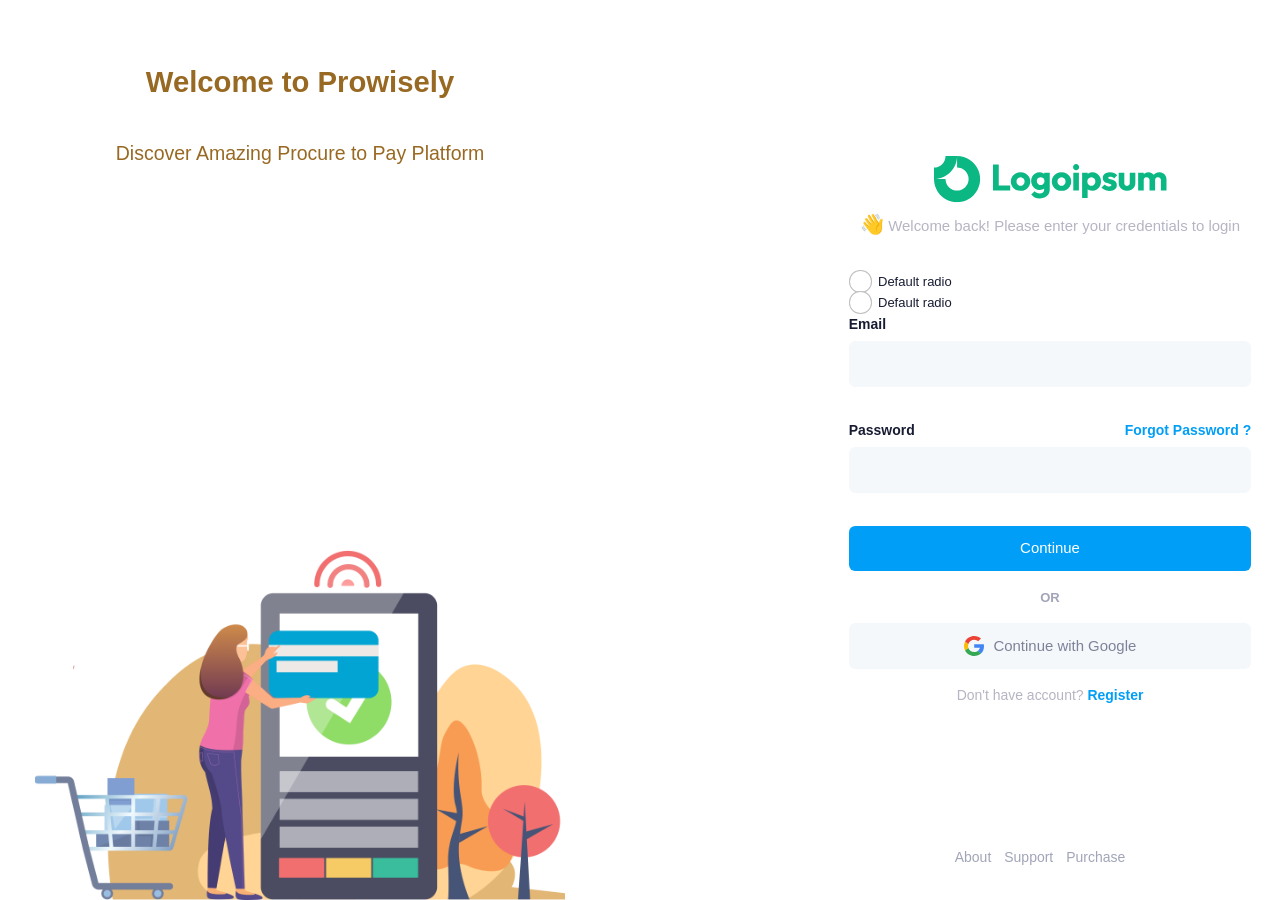
==== commit 5ae8bda7: "login page updates" ====
--- a/index.html
+++ b/index.html
@@ -12,7 +12,7 @@
 -->
 <html lang="en">
 	<!--begin::Head-->
-	<head><base href="../../../">
+	<head><base href="">
 		<title>Prowisely - Procure to Pay Platform</title>
 		<meta name="description" content="The most advanced Bootstrap Admin Theme on Themeforest trusted by 94,000 beginners and professionals. Multi-demo, Dark Mode, RTL support and complete React, Angular, Vue &amp; Laravel versions. Grab your copy now and get life-time updates for free." />
 		<meta name="keywords" content="Metronic, bootstrap, bootstrap 5, Angular, VueJs, React, Laravel, admin themes, web design, figma, web development, free templates, free admin themes, bootstrap theme, bootstrap template, bootstrap dashboard, bootstrap dak mode, bootstrap button, bootstrap datepicker, bootstrap timepicker, fullcalendar, datatables, flaticon" />
@@ -26,7 +26,7 @@
 		<link rel="canonical" href="Https://preview.keenthemes.com/metronic8" />
 		<link rel="shortcut icon" href="assets/media/logos/favicon.ico" />
 		<!--begin::Fonts-->
-		<link rel="stylesheet" href="https://fonts.googleapis.com/css?family=Poppins:300,400,500,600,700" />
+		<link rel="stylesheet" href="https://fonts.googleapis.com/css?family=Inter:300,400,500,600,700" />
 		<!--end::Fonts-->
 		<!--begin::Global Stylesheets Bundle(used by all pages)-->
 		<link href="assets/plugins/global/plugins.bundle.css" rel="stylesheet" type="text/css" />
@@ -41,16 +41,12 @@
 			<!--begin::Authentication - Sign-in -->
 			<div class="d-flex flex-column flex-lg-row flex-column-fluid">
 				<!--begin::Aside-->
-				<div class="d-flex flex-column flex-lg-row-auto w-xl-600px positon-xl-relative" style="background-color: #F2C98A">
+				<div class="d-flex flex-column flex-lg-row-auto w-xl-800px positon-xl-relative" style="background-color: #f2c88a00">
 					<!--begin::Wrapper-->
 					<div class="d-flex flex-column position-xl-fixed top-0 bottom-0 w-xl-600px scroll-y">
 						<!--begin::Content-->
 						<div class="d-flex flex-row-fluid flex-column text-center p-10 pt-lg-20">
-							<!--begin::Logo-->
-							<a href="#" class="py-9">
-								<img alt="Logo" src="assets/media/logos/logo-3.svg" class="h-70px" />
-							</a>
-							<!--end::Logo-->
+							
 							<!--begin::Title-->
 							<h1 class="fw-bolder fs-2qx pb-5 pb-md-10" style="color: #986923;">Welcome to Prowisely</h1>
 							<!--end::Title-->
@@ -74,15 +70,32 @@
 						<div class="w-lg-500px p-10 p-lg-15 mx-auto">
 							<!--begin::Form-->
 							<form class="form w-100" novalidate="novalidate" id="kt_sign_in_form" action="#">
+								<!--begin::Logo-->
+							<a href="#" class="d-flex flex-center mb-2">
+								<img alt="Logo" src="assets/graphics/Logo.svg" />
+							</a>
+							<!--end::Logo-->
 								<!--begin::Heading-->
 								<div class="text-center mb-10">
 									<!--begin::Title-->
-									<h1 class="text-dark mb-3">Login to your account</h1>
-									<p class="text-gray-400 fw-bold fs-6">Welcome back! Please enter your details</p>
+									
+									<p class="text-gray-400 fw-bold fs-5"><span class="fs-2">👋</span> Welcome back! Please enter your credentials to login</p>
 									<!--end::Title-->
 									
 								</div>
 								<!--begin::Heading-->
+								<div class="form-check">
+									<input class="form-check-input" type="radio" value="" id="flexCheckDefault1" name="radio2">
+									<label class="form-check-label" for="flexCheckDefault1">
+										Default radio
+									</label>
+								</div>
+								<div class="form-check">
+									<input class="form-check-input" type="radio" value="" id="flexCheckDefault1" name="radio2">
+									<label class="form-check-label" for="flexCheckDefault1">
+										Default radio
+									</label>
+								</div>
 								<!--begin::Input group-->
 								<div class="fv-row mb-10">
 									<!--begin::Label-->
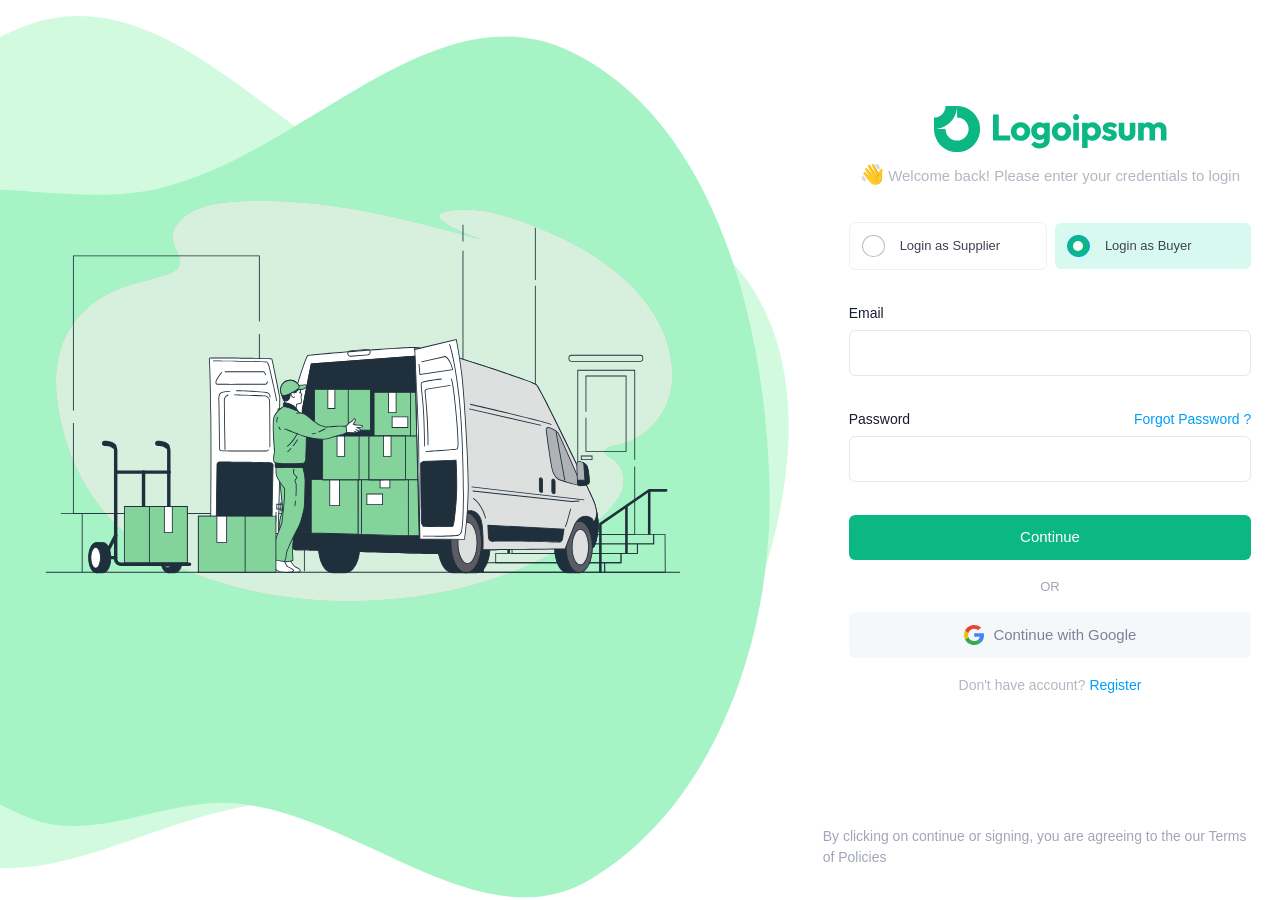
==== commit 0b8b10e4: "login screen design complete" ====
--- a/index.html
+++ b/index.html
@@ -31,6 +31,7 @@
 		<!--begin::Global Stylesheets Bundle(used by all pages)-->
 		<link href="assets/plugins/global/plugins.bundle.css" rel="stylesheet" type="text/css" />
 		<link href="assets/css/style.bundle.css" rel="stylesheet" type="text/css" />
+		<link href="assets/css/style.css" rel="stylesheet" type="text/css" />
 		<!--end::Global Stylesheets Bundle-->
 	</head>
 	<!--end::Head-->
@@ -41,31 +42,16 @@
 			<!--begin::Authentication - Sign-in -->
 			<div class="d-flex flex-column flex-lg-row flex-column-fluid">
 				<!--begin::Aside-->
-				<div class="d-flex flex-column flex-lg-row-auto w-xl-800px positon-xl-relative" style="background-color: #f2c88a00">
+				<div class="d-flex flex-column flex-lg-row-auto w-xl-800px positon-xl-relative" style="background-image: url(assets/graphics/login-left-illustration.svg); background-size: cover;">
 					<!--begin::Wrapper-->
-					<div class="d-flex flex-column position-xl-fixed top-0 bottom-0 w-xl-600px scroll-y">
-						<!--begin::Content-->
-						<div class="d-flex flex-row-fluid flex-column text-center p-10 pt-lg-20">
-							
-							<!--begin::Title-->
-							<h1 class="fw-bolder fs-2qx pb-5 pb-md-10" style="color: #986923;">Welcome to Prowisely</h1>
-							<!--end::Title-->
-							<!--begin::Description-->
-							<p class="fw-bold fs-2" style="color: #986923;">Discover Amazing Procure to Pay Platform</p>
-							<!--end::Description-->
-						</div>
-						<!--end::Content-->
-						<!--begin::Illustration-->
-						<div class="d-flex flex-row-auto bgi-no-repeat bgi-position-x-center bgi-size-contain bgi-position-y-bottom min-h-100px min-h-lg-350px" style="background-image: url(assets/media/illustrations/checkout.png)"></div>
-						<!--end::Illustration-->
-					</div>
+					
 					<!--end::Wrapper-->
 				</div>
 				<!--end::Aside-->
 				<!--begin::Body-->
 				<div class="d-flex flex-column flex-lg-row-fluid py-10">
 					<!--begin::Content-->
-					<div class="d-flex flex-center flex-column flex-column-fluid">
+					<div class="d-flex flex-center flex-column flex-column-fluid" style="margin-top: -40px;">
 						<!--begin::Wrapper-->
 						<div class="w-lg-500px p-10 p-lg-15 mx-auto">
 							<!--begin::Form-->
@@ -84,25 +70,41 @@
 									
 								</div>
 								<!--begin::Heading-->
-								<div class="form-check">
-									<input class="form-check-input" type="radio" value="" id="flexCheckDefault1" name="radio2">
-									<label class="form-check-label" for="flexCheckDefault1">
-										Default radio
-									</label>
+								<div class="mb-10 fw-bold text-gray-800" style="display: flex;
+								align-items: center;
+								gap: 8px;
+								align-self: stretch;">
+									<div class="form-check form-check-custom form-check-outline rounded border" style="display: flex;
+									padding: 12px;
+									align-items: center;
+									gap: 8px;
+									flex: 1 0 0;border-radius: 6px;
+background: var(--Gray-100, #ffffff);">
+										<input class="form-check-input" type="radio" value="" id="flexCheckDefault1" name="radio2">
+										<label class="form-check-label" for="flexCheckDefault1">
+											Login as Supplier
+										</label>
+									</div>
+									<div class="form-check form-check-custom form-check-outline" style="display: flex;
+									padding: 12px;
+									align-items: center;
+									gap: 8px;
+									flex: 1 0 0;border-radius: 6px;
+background: var(--light-green-1, #D7F9EF);">
+										<input class="form-check-input" type="radio" value="" id="flexCheckDefault1" name="radio2" checked="checked">
+										<label class="form-check-label" for="flexCheckDefault1">
+											Login as Buyer
+										</label>
+									</div>
 								</div>
-								<div class="form-check">
-									<input class="form-check-input" type="radio" value="" id="flexCheckDefault1" name="radio2">
-									<label class="form-check-label" for="flexCheckDefault1">
-										Default radio
-									</label>
-								</div>
+							
 								<!--begin::Input group-->
 								<div class="fv-row mb-10">
 									<!--begin::Label-->
-									<label class="form-label fs-6 fw-bolder text-dark">Email</label>
+									<label class="form-label fs-6  text-dark">Email</label>
 									<!--end::Label-->
 									<!--begin::Input-->
-									<input class="form-control form-control-lg form-control-solid" type="text" name="email" autocomplete="off" />
+									<input class="form-control form-control-lg form-control-outline" type="text" name="email" autocomplete="off" />
 									<!--end::Input-->
 								</div>
 								<!--end::Input group-->
@@ -111,15 +113,15 @@
 									<!--begin::Wrapper-->
 									<div class="d-flex flex-stack mb-2">
 										<!--begin::Label-->
-										<label class="form-label fw-bolder text-dark fs-6 mb-0">Password</label>
+										<label class="form-label  text-dark fs-6 mb-0">Password</label>
 										<!--end::Label-->
 										<!--begin::Link-->
-										<a href="../../demo2/dist/authentication/flows/aside/password-reset.html" class="link-primary fs-6 fw-bolder">Forgot Password ?</a>
+										<a href="../../demo2/dist/authentication/flows/aside/password-reset.html" class="link-primary fs-6">Forgot Password ?</a>
 										<!--end::Link-->
 									</div>
 									<!--end::Wrapper-->
 									<!--begin::Input-->
-									<input class="form-control form-control-lg form-control-solid" type="password" name="password" autocomplete="off" />
+									<input class="form-control form-control-lg form-control-outline" type="password" name="password" autocomplete="off" />
 									<!--end::Input-->
 								</div>
 								<!--end::Input group-->
@@ -133,15 +135,15 @@
 									</button>
 									<!--end::Submit button-->
 									<!--begin::Separator-->
-									<div class="text-center text-muted text-uppercase fw-bolder mb-5">or</div>
+									<div class="text-center text-muted text-uppercase mb-5">or</div>
 									<!--end::Separator-->
 									<!--begin::Google link-->
 									<a href="#" class="btn btn-flex flex-center btn-light btn-lg w-100 mb-5">
 									<img alt="Logo" src="assets/media/svg/brand-logos/google-icon.svg" class="h-20px me-3" />Continue with Google</a>
 									<!--end::Google link-->
 									<!--begin::Link-->
-									<div class="text-gray-400 fw-bold fs-6">Don't have account?
-										<a href="../../demo2/dist/authentication/flows/aside/sign-up.html" class="link-primary fw-bolder">Register</a></div>
+									<div class="text-gray-400 fs-6">Don't have account?
+										<a href="../../demo2/dist/authentication/flows/aside/sign-up.html" class="link-primary">Register</a></div>
 										<!--end::Link-->
 								</div>
 								<!--end::Actions-->
@@ -155,9 +157,8 @@
 					<div class="d-flex flex-center flex-wrap fs-6 p-5 pb-0">
 						<!--begin::Links-->
 						<div class="d-flex flex-center fw-bold fs-6">
-							<a href="https://keenthemes.com" class="text-muted text-hover-primary px-2" target="_blank">About</a>
-							<a href="https://keenthemes.com/support" class="text-muted text-hover-primary px-2" target="_blank">Support</a>
-							<a href="https://1.envato.market/EA4JP" class="text-muted text-hover-primary px-2" target="_blank">Purchase</a>
+							<a href="https://keenthemes.com" class="text-muted text-hover-primary px-2" target="_blank">By clicking on continue or signing, you are agreeing to the our Terms of Policies</a>
+						
 						</div>
 						<!--end::Links-->
 					</div>
--- a/assets/css/style.bundle.css
+++ b/assets/css/style.bundle.css
@@ -1 +1 @@
-@charset "UTF-8";:root{--bs-blue:#009ef6;--bs-indigo:#6610f2;--bs-purple:#6f42c1;--bs-pink:#d63384;--bs-red:#dc3545;--bs-orange:#fd7e14;--bs-yellow:#ffc107;--bs-green:#198754;--bs-teal:#20c997;--bs-cyan:#0dcaf0;--bs-gray:#7E8299;--bs-gray-dark:#3F4254;--bs-gray-100:#F5F8FA;--bs-gray-200:#EFF2F5;--bs-gray-300:#E4E6EF;--bs-gray-400:#B5B5C3;--bs-gray-500:#A1A5B7;--bs-gray-600:#7E8299;--bs-gray-700:#5E6278;--bs-gray-800:#3F4254;--bs-gray-900:#181C32;--bs-white:#ffffff;--bs-light:#F5F8FA;--bs-primary:#009EF7;--bs-secondary:#E4E6EF;--bs-success:#50CD89;--bs-info:#7239EA;--bs-warning:#FFC700;--bs-danger:#F1416C;--bs-dark:#181C32;--bs-white-rgb:255,255,255;--bs-light-rgb:245,248,250;--bs-primary-rgb:0,158,247;--bs-secondary-rgb:228,230,239;--bs-success-rgb:80,205,137;--bs-info-rgb:114,57,234;--bs-warning-rgb:255,199,0;--bs-danger-rgb:241,65,108;--bs-dark-rgb:24,28,50;--bs-white-rgb:255,255,255;--bs-black-rgb:0,0,0;--bs-body-rgb:24,28,50;--bs-font-sans-serif:Poppins,Helvetica,"sans-serif";--bs-font-monospace:SFMono-Regular,Menlo,Monaco,Consolas,"Liberation Mono","Courier New",monospace;--bs-gradient:linear-gradient(180deg, rgba(255, 255, 255, 0.15), rgba(255, 255, 255, 0));--bs-body-font-family:var(--bs-font-sans-serif);--bs-body-font-size:1rem;--bs-body-font-weight:400;--bs-body-line-height:1.5;--bs-body-color:#181C32;--bs-body-bg:#ffffff}*,::after,::before{box-sizing:border-box}body{margin:0;font-family:var(--bs-body-font-family);font-size:var(--bs-body-font-size);font-weight:var(--bs-body-font-weight);line-height:var(--bs-body-line-height);color:var(--bs-body-color);text-align:var(--bs-body-text-align);background-color:var(--bs-body-bg);-webkit-text-size-adjust:100%;-webkit-tap-highlight-color:transparent}hr{margin:1rem 0;color:inherit;background-color:currentColor;border:0;opacity:.25}hr:not([size]){height:1px}.h1,.h2,.h3,.h4,.h5,.h6,h1,h2,h3,h4,h5,h6{margin-top:0;margin-bottom:.5rem;font-weight:600;line-height:1.2;color:#181c32}.h1,h1{font-size:calc(1.3rem + .6vw)}@media (min-width:1200px){.h1,h1{font-size:1.75rem}}.h2,h2{font-size:calc(1.275rem + .3vw)}@media (min-width:1200px){.h2,h2{font-size:1.5rem}}.h3,h3{font-size:calc(1.26rem + .12vw)}@media (min-width:1200px){.h3,h3{font-size:1.35rem}}.h4,h4{font-size:1.25rem}.h5,h5{font-size:1.15rem}.h6,h6{font-size:1.075rem}p{margin-top:0;margin-bottom:1rem}abbr[data-bs-original-title],abbr[title]{text-decoration:underline dotted;cursor:help;text-decoration-skip-ink:none}address{margin-bottom:1rem;font-style:normal;line-height:inherit}ol,ul{padding-left:2rem}dl,ol,ul{margin-top:0;margin-bottom:1rem}ol ol,ol ul,ul ol,ul ul{margin-bottom:0}dt{font-weight:500}dd{margin-bottom:.5rem;margin-left:0}blockquote{margin:0 0 1rem}b,strong{font-weight:600}.small,small{font-size:.875em}.mark,mark{padding:.2em;background-color:#fcf8e3}sub,sup{position:relative;font-size:.75em;line-height:0;vertical-align:baseline}sub{bottom:-.25em}sup{top:-.5em}a{color:#009ef7;text-decoration:none}a:hover{color:#006dab;text-decoration:underline}a:not([href]):not([class]),a:not([href]):not([class]):hover{color:inherit;text-decoration:none}code,kbd,pre,samp{font-family:var(--bs-font-monospace);font-size:1em;direction:ltr;unicode-bidi:bidi-override}pre{display:block;margin-top:0;margin-bottom:1rem;overflow:auto;font-size:.875em}pre code{font-size:inherit;color:inherit;word-break:normal}code{font-size:.875em;color:#b93993;word-wrap:break-word}a>code{color:inherit}kbd{padding:.2rem .4rem;font-size:.875em;color:#fff;background-color:#181c32;border-radius:.275rem}kbd kbd{padding:0;font-size:1em;font-weight:500}figure{margin:0 0 1rem}img,svg{vertical-align:middle}table{caption-side:bottom;border-collapse:collapse}caption{padding-top:.75rem;padding-bottom:.75rem;color:#a1a5b7;text-align:left}th{text-align:inherit;text-align:-webkit-match-parent}tbody,td,tfoot,th,thead,tr{border-color:inherit;border-style:solid;border-width:0}label{display:inline-block}button{border-radius:0}button:focus:not(:focus-visible){outline:0}button,input,optgroup,select,textarea{margin:0;font-family:inherit;font-size:inherit;line-height:inherit}button,select{text-transform:none}[role=button]{cursor:pointer}select{word-wrap:normal}select:disabled{opacity:1}[list]::-webkit-calendar-picker-indicator{display:none}[type=button],[type=reset],[type=submit],button{-webkit-appearance:button}[type=button]:not(:disabled),[type=reset]:not(:disabled),[type=submit]:not(:disabled),button:not(:disabled){cursor:pointer}::-moz-focus-inner{padding:0;border-style:none}textarea{resize:vertical}fieldset{min-width:0;padding:0;margin:0;border:0}legend{float:left;width:100%;padding:0;margin-bottom:.5rem;font-size:calc(1.275rem + .3vw);line-height:inherit}@media (min-width:1200px){legend{font-size:1.5rem}}legend+*{clear:left}::-webkit-datetime-edit-day-field,::-webkit-datetime-edit-fields-wrapper,::-webkit-datetime-edit-hour-field,::-webkit-datetime-edit-minute,::-webkit-datetime-edit-month-field,::-webkit-datetime-edit-text,::-webkit-datetime-edit-year-field{padding:0}::-webkit-inner-spin-button{height:auto}[type=search]{outline-offset:-2px;-webkit-appearance:textfield}::-webkit-search-decoration{-webkit-appearance:none}::-webkit-color-swatch-wrapper{padding:0}::file-selector-button{font:inherit}::-webkit-file-upload-button{font:inherit;-webkit-appearance:button}output{display:inline-block}iframe{border:0}summary{display:list-item;cursor:pointer}progress{vertical-align:baseline}[hidden]{display:none!important}.lead{font-size:1.25rem;font-weight:300}.display-1{font-size:calc(1.625rem + 4.5vw);font-weight:600;line-height:1.2}@media (min-width:1200px){.display-1{font-size:5rem}}.display-2{font-size:calc(1.575rem + 3.9vw);font-weight:600;line-height:1.2}@media (min-width:1200px){.display-2{font-size:4.5rem}}.display-3{font-size:calc(1.525rem + 3.3vw);font-weight:600;line-height:1.2}@media (min-width:1200px){.display-3{font-size:4rem}}.display-4{font-size:calc(1.475rem + 2.7vw);font-weight:600;line-height:1.2}@media (min-width:1200px){.display-4{font-size:3.5rem}}.display-5{font-size:calc(1.425rem + 2.1vw);font-weight:600;line-height:1.2}@media (min-width:1200px){.display-5{font-size:3rem}}.display-6{font-size:calc(1.375rem + 1.5vw);font-weight:600;line-height:1.2}@media (min-width:1200px){.display-6{font-size:2.5rem}}.list-unstyled{padding-left:0;list-style:none}.list-inline{padding-left:0;list-style:none}.list-inline-item{display:inline-block}.list-inline-item:not(:last-child){margin-right:.5rem}.initialism{font-size:.875em;text-transform:uppercase}.blockquote{margin-bottom:1rem;font-size:1.25rem}.blockquote>:last-child{margin-bottom:0}.blockquote-footer{margin-top:-1rem;margin-bottom:1rem;font-size:.875em;color:#7e8299}.blockquote-footer::before{content:"— "}.img-fluid{max-width:100%;height:auto}.img-thumbnail{padding:.25rem;background-color:#fff;border:1px solid #e4e6ef;border-radius:.475rem;box-shadow:0 .1rem 1rem .25rem rgba(0,0,0,.05);max-width:100%;height:auto}.figure{display:inline-block}.figure-img{margin-bottom:.5rem;line-height:1}.figure-caption{font-size:.875em;color:#7e8299}.container,.container-fluid,.container-lg,.container-md,.container-sm,.container-xl,.container-xxl{width:100%;padding-right:var(--bs-gutter-x,1.5rem);padding-left:var(--bs-gutter-x,1.5rem);margin-right:auto;margin-left:auto}@media (min-width:576px){.container,.container-sm{max-width:540px}}@media (min-width:768px){.container,.container-md,.container-sm{max-width:720px}}@media (min-width:992px){.container,.container-lg,.container-md,.container-sm{max-width:960px}}@media (min-width:1200px){.container,.container-lg,.container-md,.container-sm,.container-xl{max-width:1140px}}@media (min-width:1400px){.container,.container-lg,.container-md,.container-sm,.container-xl,.container-xxl{max-width:1320px}}.row{--bs-gutter-x:1.5rem;--bs-gutter-y:0;display:flex;flex-wrap:wrap;margin-top:calc(var(--bs-gutter-y) * -1);margin-right:calc(var(--bs-gutter-x) * -.5);margin-left:calc(var(--bs-gutter-x) * -.5)}.row>*{flex-shrink:0;width:100%;max-width:100%;padding-right:calc(var(--bs-gutter-x) * .5);padding-left:calc(var(--bs-gutter-x) * .5);margin-top:var(--bs-gutter-y)}.col{flex:1 0 0%}.row-cols-auto>*{flex:0 0 auto;width:auto}.row-cols-1>*{flex:0 0 auto;width:100%}.row-cols-2>*{flex:0 0 auto;width:50%}.row-cols-3>*{flex:0 0 auto;width:33.3333333333%}.row-cols-4>*{flex:0 0 auto;width:25%}.row-cols-5>*{flex:0 0 auto;width:20%}.row-cols-6>*{flex:0 0 auto;width:16.6666666667%}.col-auto{flex:0 0 auto;width:auto}.col-1{flex:0 0 auto;width:8.33333333%}.col-2{flex:0 0 auto;width:16.66666667%}.col-3{flex:0 0 auto;width:25%}.col-4{flex:0 0 auto;width:33.33333333%}.col-5{flex:0 0 auto;width:41.66666667%}.col-6{flex:0 0 auto;width:50%}.col-7{flex:0 0 auto;width:58.33333333%}.col-8{flex:0 0 auto;width:66.66666667%}.col-9{flex:0 0 auto;width:75%}.col-10{flex:0 0 auto;width:83.33333333%}.col-11{flex:0 0 auto;width:91.66666667%}.col-12{flex:0 0 auto;width:100%}.offset-1{margin-left:8.33333333%}.offset-2{margin-left:16.66666667%}.offset-3{margin-left:25%}.offset-4{margin-left:33.33333333%}.offset-5{margin-left:41.66666667%}.offset-6{margin-left:50%}.offset-7{margin-left:58.33333333%}.offset-8{margin-left:66.66666667%}.offset-9{margin-left:75%}.offset-10{margin-left:83.33333333%}.offset-11{margin-left:91.66666667%}.g-0,.gx-0{--bs-gutter-x:0rem}.g-0,.gy-0{--bs-gutter-y:0rem}.g-1,.gx-1{--bs-gutter-x:0.25rem}.g-1,.gy-1{--bs-gutter-y:0.25rem}.g-2,.gx-2{--bs-gutter-x:0.5rem}.g-2,.gy-2{--bs-gutter-y:0.5rem}.g-3,.gx-3{--bs-gutter-x:0.75rem}.g-3,.gy-3{--bs-gutter-y:0.75rem}.g-4,.gx-4{--bs-gutter-x:1rem}.g-4,.gy-4{--bs-gutter-y:1rem}.g-5,.gx-5{--bs-gutter-x:1.25rem}.g-5,.gy-5{--bs-gutter-y:1.25rem}.g-6,.gx-6{--bs-gutter-x:1.5rem}.g-6,.gy-6{--bs-gutter-y:1.5rem}.g-7,.gx-7{--bs-gutter-x:1.75rem}.g-7,.gy-7{--bs-gutter-y:1.75rem}.g-8,.gx-8{--bs-gutter-x:2rem}.g-8,.gy-8{--bs-gutter-y:2rem}.g-9,.gx-9{--bs-gutter-x:2.25rem}.g-9,.gy-9{--bs-gutter-y:2.25rem}.g-10,.gx-10{--bs-gutter-x:2.5rem}.g-10,.gy-10{--bs-gutter-y:2.5rem}@media (min-width:576px){.col-sm{flex:1 0 0%}.row-cols-sm-auto>*{flex:0 0 auto;width:auto}.row-cols-sm-1>*{flex:0 0 auto;width:100%}.row-cols-sm-2>*{flex:0 0 auto;width:50%}.row-cols-sm-3>*{flex:0 0 auto;width:33.3333333333%}.row-cols-sm-4>*{flex:0 0 auto;width:25%}.row-cols-sm-5>*{flex:0 0 auto;width:20%}.row-cols-sm-6>*{flex:0 0 auto;width:16.6666666667%}.col-sm-auto{flex:0 0 auto;width:auto}.col-sm-1{flex:0 0 auto;width:8.33333333%}.col-sm-2{flex:0 0 auto;width:16.66666667%}.col-sm-3{flex:0 0 auto;width:25%}.col-sm-4{flex:0 0 auto;width:33.33333333%}.col-sm-5{flex:0 0 auto;width:41.66666667%}.col-sm-6{flex:0 0 auto;width:50%}.col-sm-7{flex:0 0 auto;width:58.33333333%}.col-sm-8{flex:0 0 auto;width:66.66666667%}.col-sm-9{flex:0 0 auto;width:75%}.col-sm-10{flex:0 0 auto;width:83.33333333%}.col-sm-11{flex:0 0 auto;width:91.66666667%}.col-sm-12{flex:0 0 auto;width:100%}.offset-sm-0{margin-left:0}.offset-sm-1{margin-left:8.33333333%}.offset-sm-2{margin-left:16.66666667%}.offset-sm-3{margin-left:25%}.offset-sm-4{margin-left:33.33333333%}.offset-sm-5{margin-left:41.66666667%}.offset-sm-6{margin-left:50%}.offset-sm-7{margin-left:58.33333333%}.offset-sm-8{margin-left:66.66666667%}.offset-sm-9{margin-left:75%}.offset-sm-10{margin-left:83.33333333%}.offset-sm-11{margin-left:91.66666667%}.g-sm-0,.gx-sm-0{--bs-gutter-x:0rem}.g-sm-0,.gy-sm-0{--bs-gutter-y:0rem}.g-sm-1,.gx-sm-1{--bs-gutter-x:0.25rem}.g-sm-1,.gy-sm-1{--bs-gutter-y:0.25rem}.g-sm-2,.gx-sm-2{--bs-gutter-x:0.5rem}.g-sm-2,.gy-sm-2{--bs-gutter-y:0.5rem}.g-sm-3,.gx-sm-3{--bs-gutter-x:0.75rem}.g-sm-3,.gy-sm-3{--bs-gutter-y:0.75rem}.g-sm-4,.gx-sm-4{--bs-gutter-x:1rem}.g-sm-4,.gy-sm-4{--bs-gutter-y:1rem}.g-sm-5,.gx-sm-5{--bs-gutter-x:1.25rem}.g-sm-5,.gy-sm-5{--bs-gutter-y:1.25rem}.g-sm-6,.gx-sm-6{--bs-gutter-x:1.5rem}.g-sm-6,.gy-sm-6{--bs-gutter-y:1.5rem}.g-sm-7,.gx-sm-7{--bs-gutter-x:1.75rem}.g-sm-7,.gy-sm-7{--bs-gutter-y:1.75rem}.g-sm-8,.gx-sm-8{--bs-gutter-x:2rem}.g-sm-8,.gy-sm-8{--bs-gutter-y:2rem}.g-sm-9,.gx-sm-9{--bs-gutter-x:2.25rem}.g-sm-9,.gy-sm-9{--bs-gutter-y:2.25rem}.g-sm-10,.gx-sm-10{--bs-gutter-x:2.5rem}.g-sm-10,.gy-sm-10{--bs-gutter-y:2.5rem}}@media (min-width:768px){.col-md{flex:1 0 0%}.row-cols-md-auto>*{flex:0 0 auto;width:auto}.row-cols-md-1>*{flex:0 0 auto;width:100%}.row-cols-md-2>*{flex:0 0 auto;width:50%}.row-cols-md-3>*{flex:0 0 auto;width:33.3333333333%}.row-cols-md-4>*{flex:0 0 auto;width:25%}.row-cols-md-5>*{flex:0 0 auto;width:20%}.row-cols-md-6>*{flex:0 0 auto;width:16.6666666667%}.col-md-auto{flex:0 0 auto;width:auto}.col-md-1{flex:0 0 auto;width:8.33333333%}.col-md-2{flex:0 0 auto;width:16.66666667%}.col-md-3{flex:0 0 auto;width:25%}.col-md-4{flex:0 0 auto;width:33.33333333%}.col-md-5{flex:0 0 auto;width:41.66666667%}.col-md-6{flex:0 0 auto;width:50%}.col-md-7{flex:0 0 auto;width:58.33333333%}.col-md-8{flex:0 0 auto;width:66.66666667%}.col-md-9{flex:0 0 auto;width:75%}.col-md-10{flex:0 0 auto;width:83.33333333%}.col-md-11{flex:0 0 auto;width:91.66666667%}.col-md-12{flex:0 0 auto;width:100%}.offset-md-0{margin-left:0}.offset-md-1{margin-left:8.33333333%}.offset-md-2{margin-left:16.66666667%}.offset-md-3{margin-left:25%}.offset-md-4{margin-left:33.33333333%}.offset-md-5{margin-left:41.66666667%}.offset-md-6{margin-left:50%}.offset-md-7{margin-left:58.33333333%}.offset-md-8{margin-left:66.66666667%}.offset-md-9{margin-left:75%}.offset-md-10{margin-left:83.33333333%}.offset-md-11{margin-left:91.66666667%}.g-md-0,.gx-md-0{--bs-gutter-x:0rem}.g-md-0,.gy-md-0{--bs-gutter-y:0rem}.g-md-1,.gx-md-1{--bs-gutter-x:0.25rem}.g-md-1,.gy-md-1{--bs-gutter-y:0.25rem}.g-md-2,.gx-md-2{--bs-gutter-x:0.5rem}.g-md-2,.gy-md-2{--bs-gutter-y:0.5rem}.g-md-3,.gx-md-3{--bs-gutter-x:0.75rem}.g-md-3,.gy-md-3{--bs-gutter-y:0.75rem}.g-md-4,.gx-md-4{--bs-gutter-x:1rem}.g-md-4,.gy-md-4{--bs-gutter-y:1rem}.g-md-5,.gx-md-5{--bs-gutter-x:1.25rem}.g-md-5,.gy-md-5{--bs-gutter-y:1.25rem}.g-md-6,.gx-md-6{--bs-gutter-x:1.5rem}.g-md-6,.gy-md-6{--bs-gutter-y:1.5rem}.g-md-7,.gx-md-7{--bs-gutter-x:1.75rem}.g-md-7,.gy-md-7{--bs-gutter-y:1.75rem}.g-md-8,.gx-md-8{--bs-gutter-x:2rem}.g-md-8,.gy-md-8{--bs-gutter-y:2rem}.g-md-9,.gx-md-9{--bs-gutter-x:2.25rem}.g-md-9,.gy-md-9{--bs-gutter-y:2.25rem}.g-md-10,.gx-md-10{--bs-gutter-x:2.5rem}.g-md-10,.gy-md-10{--bs-gutter-y:2.5rem}}@media (min-width:992px){.col-lg{flex:1 0 0%}.row-cols-lg-auto>*{flex:0 0 auto;width:auto}.row-cols-lg-1>*{flex:0 0 auto;width:100%}.row-cols-lg-2>*{flex:0 0 auto;width:50%}.row-cols-lg-3>*{flex:0 0 auto;width:33.3333333333%}.row-cols-lg-4>*{flex:0 0 auto;width:25%}.row-cols-lg-5>*{flex:0 0 auto;width:20%}.row-cols-lg-6>*{flex:0 0 auto;width:16.6666666667%}.col-lg-auto{flex:0 0 auto;width:auto}.col-lg-1{flex:0 0 auto;width:8.33333333%}.col-lg-2{flex:0 0 auto;width:16.66666667%}.col-lg-3{flex:0 0 auto;width:25%}.col-lg-4{flex:0 0 auto;width:33.33333333%}.col-lg-5{flex:0 0 auto;width:41.66666667%}.col-lg-6{flex:0 0 auto;width:50%}.col-lg-7{flex:0 0 auto;width:58.33333333%}.col-lg-8{flex:0 0 auto;width:66.66666667%}.col-lg-9{flex:0 0 auto;width:75%}.col-lg-10{flex:0 0 auto;width:83.33333333%}.col-lg-11{flex:0 0 auto;width:91.66666667%}.col-lg-12{flex:0 0 auto;width:100%}.offset-lg-0{margin-left:0}.offset-lg-1{margin-left:8.33333333%}.offset-lg-2{margin-left:16.66666667%}.offset-lg-3{margin-left:25%}.offset-lg-4{margin-left:33.33333333%}.offset-lg-5{margin-left:41.66666667%}.offset-lg-6{margin-left:50%}.offset-lg-7{margin-left:58.33333333%}.offset-lg-8{margin-left:66.66666667%}.offset-lg-9{margin-left:75%}.offset-lg-10{margin-left:83.33333333%}.offset-lg-11{margin-left:91.66666667%}.g-lg-0,.gx-lg-0{--bs-gutter-x:0rem}.g-lg-0,.gy-lg-0{--bs-gutter-y:0rem}.g-lg-1,.gx-lg-1{--bs-gutter-x:0.25rem}.g-lg-1,.gy-lg-1{--bs-gutter-y:0.25rem}.g-lg-2,.gx-lg-2{--bs-gutter-x:0.5rem}.g-lg-2,.gy-lg-2{--bs-gutter-y:0.5rem}.g-lg-3,.gx-lg-3{--bs-gutter-x:0.75rem}.g-lg-3,.gy-lg-3{--bs-gutter-y:0.75rem}.g-lg-4,.gx-lg-4{--bs-gutter-x:1rem}.g-lg-4,.gy-lg-4{--bs-gutter-y:1rem}.g-lg-5,.gx-lg-5{--bs-gutter-x:1.25rem}.g-lg-5,.gy-lg-5{--bs-gutter-y:1.25rem}.g-lg-6,.gx-lg-6{--bs-gutter-x:1.5rem}.g-lg-6,.gy-lg-6{--bs-gutter-y:1.5rem}.g-lg-7,.gx-lg-7{--bs-gutter-x:1.75rem}.g-lg-7,.gy-lg-7{--bs-gutter-y:1.75rem}.g-lg-8,.gx-lg-8{--bs-gutter-x:2rem}.g-lg-8,.gy-lg-8{--bs-gutter-y:2rem}.g-lg-9,.gx-lg-9{--bs-gutter-x:2.25rem}.g-lg-9,.gy-lg-9{--bs-gutter-y:2.25rem}.g-lg-10,.gx-lg-10{--bs-gutter-x:2.5rem}.g-lg-10,.gy-lg-10{--bs-gutter-y:2.5rem}}@media (min-width:1200px){.col-xl{flex:1 0 0%}.row-cols-xl-auto>*{flex:0 0 auto;width:auto}.row-cols-xl-1>*{flex:0 0 auto;width:100%}.row-cols-xl-2>*{flex:0 0 auto;width:50%}.row-cols-xl-3>*{flex:0 0 auto;width:33.3333333333%}.row-cols-xl-4>*{flex:0 0 auto;width:25%}.row-cols-xl-5>*{flex:0 0 auto;width:20%}.row-cols-xl-6>*{flex:0 0 auto;width:16.6666666667%}.col-xl-auto{flex:0 0 auto;width:auto}.col-xl-1{flex:0 0 auto;width:8.33333333%}.col-xl-2{flex:0 0 auto;width:16.66666667%}.col-xl-3{flex:0 0 auto;width:25%}.col-xl-4{flex:0 0 auto;width:33.33333333%}.col-xl-5{flex:0 0 auto;width:41.66666667%}.col-xl-6{flex:0 0 auto;width:50%}.col-xl-7{flex:0 0 auto;width:58.33333333%}.col-xl-8{flex:0 0 auto;width:66.66666667%}.col-xl-9{flex:0 0 auto;width:75%}.col-xl-10{flex:0 0 auto;width:83.33333333%}.col-xl-11{flex:0 0 auto;width:91.66666667%}.col-xl-12{flex:0 0 auto;width:100%}.offset-xl-0{margin-left:0}.offset-xl-1{margin-left:8.33333333%}.offset-xl-2{margin-left:16.66666667%}.offset-xl-3{margin-left:25%}.offset-xl-4{margin-left:33.33333333%}.offset-xl-5{margin-left:41.66666667%}.offset-xl-6{margin-left:50%}.offset-xl-7{margin-left:58.33333333%}.offset-xl-8{margin-left:66.66666667%}.offset-xl-9{margin-left:75%}.offset-xl-10{margin-left:83.33333333%}.offset-xl-11{margin-left:91.66666667%}.g-xl-0,.gx-xl-0{--bs-gutter-x:0rem}.g-xl-0,.gy-xl-0{--bs-gutter-y:0rem}.g-xl-1,.gx-xl-1{--bs-gutter-x:0.25rem}.g-xl-1,.gy-xl-1{--bs-gutter-y:0.25rem}.g-xl-2,.gx-xl-2{--bs-gutter-x:0.5rem}.g-xl-2,.gy-xl-2{--bs-gutter-y:0.5rem}.g-xl-3,.gx-xl-3{--bs-gutter-x:0.75rem}.g-xl-3,.gy-xl-3{--bs-gutter-y:0.75rem}.g-xl-4,.gx-xl-4{--bs-gutter-x:1rem}.g-xl-4,.gy-xl-4{--bs-gutter-y:1rem}.g-xl-5,.gx-xl-5{--bs-gutter-x:1.25rem}.g-xl-5,.gy-xl-5{--bs-gutter-y:1.25rem}.g-xl-6,.gx-xl-6{--bs-gutter-x:1.5rem}.g-xl-6,.gy-xl-6{--bs-gutter-y:1.5rem}.g-xl-7,.gx-xl-7{--bs-gutter-x:1.75rem}.g-xl-7,.gy-xl-7{--bs-gutter-y:1.75rem}.g-xl-8,.gx-xl-8{--bs-gutter-x:2rem}.g-xl-8,.gy-xl-8{--bs-gutter-y:2rem}.g-xl-9,.gx-xl-9{--bs-gutter-x:2.25rem}.g-xl-9,.gy-xl-9{--bs-gutter-y:2.25rem}.g-xl-10,.gx-xl-10{--bs-gutter-x:2.5rem}.g-xl-10,.gy-xl-10{--bs-gutter-y:2.5rem}}@media (min-width:1400px){.col-xxl{flex:1 0 0%}.row-cols-xxl-auto>*{flex:0 0 auto;width:auto}.row-cols-xxl-1>*{flex:0 0 auto;width:100%}.row-cols-xxl-2>*{flex:0 0 auto;width:50%}.row-cols-xxl-3>*{flex:0 0 auto;width:33.3333333333%}.row-cols-xxl-4>*{flex:0 0 auto;width:25%}.row-cols-xxl-5>*{flex:0 0 auto;width:20%}.row-cols-xxl-6>*{flex:0 0 auto;width:16.6666666667%}.col-xxl-auto{flex:0 0 auto;width:auto}.col-xxl-1{flex:0 0 auto;width:8.33333333%}.col-xxl-2{flex:0 0 auto;width:16.66666667%}.col-xxl-3{flex:0 0 auto;width:25%}.col-xxl-4{flex:0 0 auto;width:33.33333333%}.col-xxl-5{flex:0 0 auto;width:41.66666667%}.col-xxl-6{flex:0 0 auto;width:50%}.col-xxl-7{flex:0 0 auto;width:58.33333333%}.col-xxl-8{flex:0 0 auto;width:66.66666667%}.col-xxl-9{flex:0 0 auto;width:75%}.col-xxl-10{flex:0 0 auto;width:83.33333333%}.col-xxl-11{flex:0 0 auto;width:91.66666667%}.col-xxl-12{flex:0 0 auto;width:100%}.offset-xxl-0{margin-left:0}.offset-xxl-1{margin-left:8.33333333%}.offset-xxl-2{margin-left:16.66666667%}.offset-xxl-3{margin-left:25%}.offset-xxl-4{margin-left:33.33333333%}.offset-xxl-5{margin-left:41.66666667%}.offset-xxl-6{margin-left:50%}.offset-xxl-7{margin-left:58.33333333%}.offset-xxl-8{margin-left:66.66666667%}.offset-xxl-9{margin-left:75%}.offset-xxl-10{margin-left:83.33333333%}.offset-xxl-11{margin-left:91.66666667%}.g-xxl-0,.gx-xxl-0{--bs-gutter-x:0rem}.g-xxl-0,.gy-xxl-0{--bs-gutter-y:0rem}.g-xxl-1,.gx-xxl-1{--bs-gutter-x:0.25rem}.g-xxl-1,.gy-xxl-1{--bs-gutter-y:0.25rem}.g-xxl-2,.gx-xxl-2{--bs-gutter-x:0.5rem}.g-xxl-2,.gy-xxl-2{--bs-gutter-y:0.5rem}.g-xxl-3,.gx-xxl-3{--bs-gutter-x:0.75rem}.g-xxl-3,.gy-xxl-3{--bs-gutter-y:0.75rem}.g-xxl-4,.gx-xxl-4{--bs-gutter-x:1rem}.g-xxl-4,.gy-xxl-4{--bs-gutter-y:1rem}.g-xxl-5,.gx-xxl-5{--bs-gutter-x:1.25rem}.g-xxl-5,.gy-xxl-5{--bs-gutter-y:1.25rem}.g-xxl-6,.gx-xxl-6{--bs-gutter-x:1.5rem}.g-xxl-6,.gy-xxl-6{--bs-gutter-y:1.5rem}.g-xxl-7,.gx-xxl-7{--bs-gutter-x:1.75rem}.g-xxl-7,.gy-xxl-7{--bs-gutter-y:1.75rem}.g-xxl-8,.gx-xxl-8{--bs-gutter-x:2rem}.g-xxl-8,.gy-xxl-8{--bs-gutter-y:2rem}.g-xxl-9,.gx-xxl-9{--bs-gutter-x:2.25rem}.g-xxl-9,.gy-xxl-9{--bs-gutter-y:2.25rem}.g-xxl-10,.gx-xxl-10{--bs-gutter-x:2.5rem}.g-xxl-10,.gy-xxl-10{--bs-gutter-y:2.5rem}}.table{--bs-table-bg:transparent;--bs-table-accent-bg:transparent;--bs-table-striped-color:#181C32;--bs-table-striped-bg:rgba(245, 248, 250, 0.75);--bs-table-active-color:#181C32;--bs-table-active-bg:#F5F8FA;--bs-table-hover-color:#181C32;--bs-table-hover-bg:#F5F8FA;width:100%;margin-bottom:1rem;color:#181c32;vertical-align:top;border-color:#eff2f5}.table>:not(caption)>*>*{padding:.75rem .75rem;background-color:var(--bs-table-bg);border-bottom-width:1px;box-shadow:inset 0 0 0 9999px var(--bs-table-accent-bg)}.table>tbody{vertical-align:inherit}.table>thead{vertical-align:bottom}.table>:not(:last-child)>:last-child>*{border-bottom-color:currentColor}.caption-top{caption-side:top}.table-sm>:not(caption)>*>*{padding:.5rem .5rem}.table-bordered>:not(caption)>*{border-width:1px 0}.table-bordered>:not(caption)>*>*{border-width:0 1px}.table-borderless>:not(caption)>*>*{border-bottom-width:0}.table-striped>tbody>tr:nth-of-type(odd){--bs-table-accent-bg:var(--bs-table-striped-bg);color:var(--bs-table-striped-color)}.table-active{--bs-table-accent-bg:var(--bs-table-active-bg);color:var(--bs-table-active-color)}.table-hover>tbody>tr:hover{--bs-table-accent-bg:var(--bs-table-hover-bg);color:var(--bs-table-hover-color)}.table-primary{--bs-table-bg:#ccecfd;--bs-table-striped-bg:#c2e0f0;--bs-table-striped-color:#000000;--bs-table-active-bg:#b8d4e4;--bs-table-active-color:#000000;--bs-table-hover-bg:#bddaea;--bs-table-hover-color:#000000;color:#000;border-color:#b8d4e4}.table-secondary{--bs-table-bg:#fafafc;--bs-table-striped-bg:#eeeeef;--bs-table-striped-color:#000000;--bs-table-active-bg:#e1e1e3;--bs-table-active-color:#000000;--bs-table-hover-bg:#e7e7e9;--bs-table-hover-color:#000000;color:#000;border-color:#e1e1e3}.table-success{--bs-table-bg:#dcf5e7;--bs-table-striped-bg:#d1e9db;--bs-table-striped-color:#000000;--bs-table-active-bg:#c6ddd0;--bs-table-active-color:#000000;--bs-table-hover-bg:#cce3d6;--bs-table-hover-color:#000000;color:#000;border-color:#c6ddd0}.table-info{--bs-table-bg:#e3d7fb;--bs-table-striped-bg:#d8ccee;--bs-table-striped-color:#000000;--bs-table-active-bg:#ccc2e2;--bs-table-active-color:#000000;--bs-table-hover-bg:#d2c7e8;--bs-table-hover-color:#000000;color:#000;border-color:#ccc2e2}.table-warning{--bs-table-bg:#fff4cc;--bs-table-striped-bg:#f2e8c2;--bs-table-striped-color:#000000;--bs-table-active-bg:#e6dcb8;--bs-table-active-color:#000000;--bs-table-hover-bg:#ece2bd;--bs-table-hover-color:#000000;color:#000;border-color:#e6dcb8}.table-danger{--bs-table-bg:#fcd9e2;--bs-table-striped-bg:#efced7;--bs-table-striped-color:#000000;--bs-table-active-bg:#e3c3cb;--bs-table-active-color:#000000;--bs-table-hover-bg:#e9c9d1;--bs-table-hover-color:#000000;color:#000;border-color:#e3c3cb}.table-light{--bs-table-bg:#F5F8FA;--bs-table-striped-bg:#e9ecee;--bs-table-striped-color:#000000;--bs-table-active-bg:#dddfe1;--bs-table-active-color:#000000;--bs-table-hover-bg:#e3e5e7;--bs-table-hover-color:#000000;color:#000;border-color:#dddfe1}.table-dark{--bs-table-bg:#181C32;--bs-table-striped-bg:#24273c;--bs-table-striped-color:#ffffff;--bs-table-active-bg:#2f3347;--bs-table-active-color:#ffffff;--bs-table-hover-bg:#292d41;--bs-table-hover-color:#ffffff;color:#fff;border-color:#2f3347}.table-responsive{overflow-x:auto;-webkit-overflow-scrolling:touch}@media (max-width:575.98px){.table-responsive-sm{overflow-x:auto;-webkit-overflow-scrolling:touch}}@media (max-width:767.98px){.table-responsive-md{overflow-x:auto;-webkit-overflow-scrolling:touch}}@media (max-width:991.98px){.table-responsive-lg{overflow-x:auto;-webkit-overflow-scrolling:touch}}@media (max-width:1199.98px){.table-responsive-xl{overflow-x:auto;-webkit-overflow-scrolling:touch}}@media (max-width:1399.98px){.table-responsive-xxl{overflow-x:auto;-webkit-overflow-scrolling:touch}}.form-label{margin-bottom:.5rem;font-size:1.05rem;font-weight:500;color:#3f4254}.col-form-label{padding-top:calc(.75rem + 1px);padding-bottom:calc(.75rem + 1px);margin-bottom:0;font-size:inherit;font-weight:500;line-height:1.5;color:#3f4254}.col-form-label-lg{padding-top:calc(.825rem + 1px);padding-bottom:calc(.825rem + 1px);font-size:1.15rem}.col-form-label-sm{padding-top:calc(.55rem + 1px);padding-bottom:calc(.55rem + 1px);font-size:.925rem}.form-text{margin-top:.5rem;font-size:.925rem;color:#a1a5b7}.form-control{display:block;width:100%;padding:.75rem 1rem;font-size:1.1rem;font-weight:500;line-height:1.5;color:#181c32;background-color:#fff;background-clip:padding-box;border:1px solid #e4e6ef;appearance:none;border-radius:.475rem;box-shadow:inset 0 1px 2px rgba(0,0,0,.075);transition:border-color .15s ease-in-out,box-shadow .15s ease-in-out}@media (prefers-reduced-motion:reduce){.form-control{transition:none}}.form-control[type=file]{overflow:hidden}.form-control[type=file]:not(:disabled):not([readonly]){cursor:pointer}.form-control:focus{color:#181c32;background-color:#fff;border-color:#b5b5c3;outline:0;box-shadow:inset 0 1px 2px rgba(0,0,0,.075),0 0 0 .25rem rgba(0,158,247,.25)}.form-control::-webkit-date-and-time-value{height:1.5em}.form-control::placeholder{color:#a1a5b7;opacity:1}.form-control:disabled,.form-control[readonly]{background-color:#eff2f5;opacity:1}.form-control::file-selector-button{padding:.75rem 1rem;margin:-.75rem -1rem;margin-inline-end:1rem;color:#181c32;background-color:#f5f8fa;pointer-events:none;border-color:inherit;border-style:solid;border-width:0;border-inline-end-width:1px;border-radius:0;transition:color .15s ease-in-out,background-color .15s ease-in-out,border-color .15s ease-in-out,box-shadow .15s ease-in-out}@media (prefers-reduced-motion:reduce){.form-control::file-selector-button{transition:none}}.form-control:hover:not(:disabled):not([readonly])::file-selector-button{background-color:#e9ecee}.form-control::-webkit-file-upload-button{padding:.75rem 1rem;margin:-.75rem -1rem;margin-inline-end:1rem;color:#181c32;background-color:#f5f8fa;pointer-events:none;border-color:inherit;border-style:solid;border-width:0;border-inline-end-width:1px;border-radius:0;transition:color .15s ease-in-out,background-color .15s ease-in-out,border-color .15s ease-in-out,box-shadow .15s ease-in-out}@media (prefers-reduced-motion:reduce){.form-control::-webkit-file-upload-button{transition:none}}.form-control:hover:not(:disabled):not([readonly])::-webkit-file-upload-button{background-color:#e9ecee}.form-control-plaintext{display:block;width:100%;padding:.75rem 0;margin-bottom:0;line-height:1.5;color:#181c32;background-color:transparent;border:solid transparent;border-width:1px 0}.form-control-plaintext.form-control-lg,.form-control-plaintext.form-control-sm{padding-right:0;padding-left:0}.form-control-sm{min-height:calc(1.5em + 1.1rem + 2px);padding:.55rem .75rem;font-size:.925rem;border-radius:.475rem}.form-control-sm::file-selector-button{padding:.55rem .75rem;margin:-.55rem -.75rem;margin-inline-end:.75rem}.form-control-sm::-webkit-file-upload-button{padding:.55rem .75rem;margin:-.55rem -.75rem;margin-inline-end:.75rem}.form-control-lg{min-height:calc(1.5em + 1.65rem + 2px);padding:.825rem 1.5rem;font-size:1.15rem;border-radius:.475rem}.form-control-lg::file-selector-button{padding:.825rem 1.5rem;margin:-.825rem -1.5rem;margin-inline-end:1.5rem}.form-control-lg::-webkit-file-upload-button{padding:.825rem 1.5rem;margin:-.825rem -1.5rem;margin-inline-end:1.5rem}textarea.form-control{min-height:calc(1.5em + 1.5rem + 2px)}textarea.form-control-sm{min-height:calc(1.5em + 1.1rem + 2px)}textarea.form-control-lg{min-height:calc(1.5em + 1.65rem + 2px)}.form-control-color{width:3rem;height:auto;padding:.75rem}.form-control-color:not(:disabled):not([readonly]){cursor:pointer}.form-control-color::-moz-color-swatch{height:1.5em;border-radius:.475rem}.form-control-color::-webkit-color-swatch{height:1.5em;border-radius:.475rem}.form-select{display:block;width:100%;padding:.75rem 3rem .75rem 1rem;-moz-padding-start:calc(1rem - 3px);font-size:1.1rem;font-weight:500;line-height:1.5;color:#181c32;background-color:#fff;background-image:url("data:image/svg+xml,%3csvg xmlns='http://www.w3.org/2000/svg' viewBox='0 0 16 16'%3e%3cpath fill='none' stroke='%237E8299' stroke-linecap='round' stroke-linejoin='round' stroke-width='2' d='M2 5l6 6 6-6'/%3e%3c/svg%3e");background-repeat:no-repeat;background-position:right 1rem center;background-size:16px 12px;border:1px solid #e4e6ef;border-radius:.475rem;box-shadow:inset 0 1px 2px rgba(0,0,0,.075);transition:border-color .15s ease-in-out,box-shadow .15s ease-in-out;appearance:none}@media (prefers-reduced-motion:reduce){.form-select{transition:none}}.form-select:focus{border-color:#b5b5c3;outline:0;box-shadow:inset 0 1px 2px rgba(0,0,0,.075),0 0 0 .25rem rgba(0,158,247,.25)}.form-select[multiple],.form-select[size]:not([size="1"]){padding-right:1rem;background-image:none}.form-select:disabled{background-color:#eff2f5}.form-select:-moz-focusring{color:transparent;text-shadow:0 0 0 #181c32}.form-select-sm{padding-top:.55rem;padding-bottom:.55rem;padding-left:.75rem;font-size:.925rem}.form-select-lg{padding-top:.825rem;padding-bottom:.825rem;padding-left:1.5rem;font-size:1.15rem}.form-check{display:block;min-height:1.5rem;padding-left:2.25rem;margin-bottom:.125rem}.form-check .form-check-input{float:left;margin-left:-2.25rem}.form-check-input{width:1.75rem;height:1.75rem;margin-top:-.125rem;vertical-align:top;background-color:#fff;background-repeat:no-repeat;background-position:center;background-size:contain;border:1px solid rgba(0,0,0,.25);appearance:none;color-adjust:exact;transition:background-color .15s ease-in-out,background-position .15s ease-in-out,border-color .15s ease-in-out,box-shadow .15s ease-in-out}@media (prefers-reduced-motion:reduce){.form-check-input{transition:none}}.form-check-input[type=checkbox]{border-radius:.45em}.form-check-input[type=radio]{border-radius:50%}.form-check-input:active{filter:brightness(90%)}.form-check-input:focus{border-color:#b5b5c3;outline:0;box-shadow:none}.form-check-input:checked{background-color:#009ef7;border-color:#009ef7}.form-check-input:checked[type=checkbox]{background-image:url("data:image/svg+xml,%3csvg xmlns='http://www.w3.org/2000/svg' viewBox='0 0 13 11' width='13' height='11' fill='none'%3e%3cpath d='M11.0426 1.02893C11.3258 0.695792 11.8254 0.655283 12.1585 0.938451C12.4917 1.22162 12.5322 1.72124 12.249 2.05437L5.51985 9.97104C5.23224 10.3094 4.72261 10.3451 4.3907 10.05L0.828197 6.88335C0.50141 6.59288 0.471975 6.09249 0.762452 5.7657C1.05293 5.43891 1.55332 5.40948 1.88011 5.69995L4.83765 8.32889L11.0426 1.02893Z' fill='%23FFFFFF'/%3e%3c/svg%3e")}.form-check-input:checked[type=radio]{background-image:url("data:image/svg+xml,%3csvg xmlns='http://www.w3.org/2000/svg' viewBox='-4 -4 8 8'%3e%3ccircle r='2' fill='%23FFFFFF'/%3e%3c/svg%3e")}.form-check-input[type=checkbox]:indeterminate{background-color:#009ef7;border-color:#009ef7;background-image:url("data:image/svg+xml,%3csvg xmlns='http://www.w3.org/2000/svg' viewBox='0 0 20 20'%3e%3cpath fill='none' stroke='%23FFFFFF' stroke-linecap='round' stroke-linejoin='round' stroke-width='3' d='M6 10h8'/%3e%3c/svg%3e")}.form-check-input:disabled{pointer-events:none;filter:none;opacity:.5}.form-check-input:disabled~.form-check-label,.form-check-input[disabled]~.form-check-label{opacity:.5}.form-switch{padding-left:3.75rem}.form-switch .form-check-input{width:3.25rem;margin-left:-3.75rem;background-image:url("data:image/svg+xml,%3csvg xmlns='http://www.w3.org/2000/svg' viewBox='-4 -4 8 8'%3e%3ccircle r='3' fill='rgba%280, 0, 0, 0.25%29'/%3e%3c/svg%3e");background-position:left center;border-radius:3.25rem;transition:background-position .15s ease-in-out}@media (prefers-reduced-motion:reduce){.form-switch .form-check-input{transition:none}}.form-switch .form-check-input:focus{background-image:url("data:image/svg+xml,%3csvg xmlns='http://www.w3.org/2000/svg' viewBox='-4 -4 8 8'%3e%3ccircle r='3' fill='%23B5B5C3'/%3e%3c/svg%3e")}.form-switch .form-check-input:checked{background-position:right center;background-image:url("data:image/svg+xml,%3csvg xmlns='http://www.w3.org/2000/svg' viewBox='-4 -4 8 8'%3e%3ccircle r='3' fill='%23FFFFFF'/%3e%3c/svg%3e")}.form-check-inline{display:inline-block;margin-right:1rem}.btn-check{position:absolute;clip:rect(0,0,0,0);pointer-events:none}.btn-check:disabled+.btn,.btn-check[disabled]+.btn{pointer-events:none;filter:none;opacity:.6}.form-range{width:100%;height:1.5rem;padding:0;background-color:transparent;appearance:none}.form-range:focus{outline:0}.form-range:focus::-webkit-slider-thumb{box-shadow:0 0 0 1px #fff,0 0 0 .25rem rgba(0,158,247,.25)}.form-range:focus::-moz-range-thumb{box-shadow:0 0 0 1px #fff,0 0 0 .25rem rgba(0,158,247,.25)}.form-range::-moz-focus-outer{border:0}.form-range::-webkit-slider-thumb{width:1rem;height:1rem;margin-top:-.25rem;background-color:#009ef7;border:0;border-radius:1rem;box-shadow:0 .1rem .25rem rgba(0,0,0,.1);transition:background-color .15s ease-in-out,border-color .15s ease-in-out,box-shadow .15s ease-in-out;appearance:none}@media (prefers-reduced-motion:reduce){.form-range::-webkit-slider-thumb{transition:none}}.form-range::-webkit-slider-thumb:active{background-color:#b3e2fd}.form-range::-webkit-slider-runnable-track{width:100%;height:.5rem;color:transparent;cursor:pointer;background-color:#e4e6ef;border-color:transparent;border-radius:1rem;box-shadow:inset 0 1px 2px rgba(0,0,0,.075)}.form-range::-moz-range-thumb{width:1rem;height:1rem;background-color:#009ef7;border:0;border-radius:1rem;box-shadow:0 .1rem .25rem rgba(0,0,0,.1);transition:background-color .15s ease-in-out,border-color .15s ease-in-out,box-shadow .15s ease-in-out;appearance:none}@media (prefers-reduced-motion:reduce){.form-range::-moz-range-thumb{transition:none}}.form-range::-moz-range-thumb:active{background-color:#b3e2fd}.form-range::-moz-range-track{width:100%;height:.5rem;color:transparent;cursor:pointer;background-color:#e4e6ef;border-color:transparent;border-radius:1rem;box-shadow:inset 0 1px 2px rgba(0,0,0,.075)}.form-range:disabled{pointer-events:none}.form-range:disabled::-webkit-slider-thumb{background-color:#a1a5b7}.form-range:disabled::-moz-range-thumb{background-color:#a1a5b7}.form-floating{position:relative}.form-floating>.form-control,.form-floating>.form-select{height:calc(3.5rem + 2px);line-height:1.25}.form-floating>label{position:absolute;top:0;left:0;height:100%;padding:1rem 1rem;pointer-events:none;border:1px solid transparent;transform-origin:0 0;transition:opacity .1s ease-in-out,transform .1s ease-in-out}@media (prefers-reduced-motion:reduce){.form-floating>label{transition:none}}.form-floating>.form-control{padding:1rem 1rem}.form-floating>.form-control::placeholder{color:transparent}.form-floating>.form-control:focus,.form-floating>.form-control:not(:placeholder-shown){padding-top:1.625rem;padding-bottom:.625rem}.form-floating>.form-control:-webkit-autofill{padding-top:1.625rem;padding-bottom:.625rem}.form-floating>.form-select{padding-top:1.625rem;padding-bottom:.625rem}.form-floating>.form-control:focus~label,.form-floating>.form-control:not(:placeholder-shown)~label,.form-floating>.form-select~label{opacity:.65;transform:scale(.85) translateY(-.5rem) translateX(.15rem)}.form-floating>.form-control:-webkit-autofill~label{opacity:.65;transform:scale(.85) translateY(-.5rem) translateX(.15rem)}.input-group{position:relative;display:flex;flex-wrap:wrap;align-items:stretch;width:100%}.input-group>.form-control,.input-group>.form-select{position:relative;flex:1 1 auto;width:1%;min-width:0}.input-group>.form-control:focus,.input-group>.form-select:focus{z-index:3}.input-group .btn{position:relative;z-index:2}.input-group .btn:focus{z-index:3}.input-group-text{display:flex;align-items:center;padding:.75rem 1rem;font-size:1.1rem;font-weight:500;line-height:1.5;color:#181c32;text-align:center;white-space:nowrap;background-color:#f5f8fa;border:1px solid #e4e6ef;border-radius:.475rem}.input-group-lg>.btn,.input-group-lg>.form-control,.input-group-lg>.form-select,.input-group-lg>.input-group-text{padding:.825rem 1.5rem;font-size:1.15rem;border-radius:.475rem}.input-group-sm>.btn,.input-group-sm>.form-control,.input-group-sm>.form-select,.input-group-sm>.input-group-text{padding:.55rem .75rem;font-size:.925rem;border-radius:.475rem}.input-group-lg>.form-select,.input-group-sm>.form-select{padding-right:4rem}.input-group:not(.has-validation)>.dropdown-toggle:nth-last-child(n+3),.input-group:not(.has-validation)>:not(:last-child):not(.dropdown-toggle):not(.dropdown-menu){border-top-right-radius:0;border-bottom-right-radius:0}.input-group.has-validation>.dropdown-toggle:nth-last-child(n+4),.input-group.has-validation>:nth-last-child(n+3):not(.dropdown-toggle):not(.dropdown-menu){border-top-right-radius:0;border-bottom-right-radius:0}.input-group>:not(:first-child):not(.dropdown-menu):not(.valid-tooltip):not(.valid-feedback):not(.invalid-tooltip):not(.invalid-feedback){margin-left:-1px;border-top-left-radius:0;border-bottom-left-radius:0}.valid-feedback{display:none;width:100%;margin-top:.5rem;font-size:.925rem;color:#50cd89}.valid-tooltip{position:absolute;top:100%;z-index:5;display:none;max-width:100%;padding:.75rem 1rem;margin-top:.1rem;font-size:.925rem;color:#000;background-color:#50cd89;border-radius:.475rem}.is-valid~.valid-feedback,.is-valid~.valid-tooltip,.was-validated :valid~.valid-feedback,.was-validated :valid~.valid-tooltip{display:block}.form-control.is-valid,.was-validated .form-control:valid{border-color:#50cd89;padding-right:calc(1.5em + 1.5rem);background-image:url("data:image/svg+xml,%3csvg xmlns='http://www.w3.org/2000/svg' viewBox='0 0 8 8'%3e%3cpath fill='%2350CD89' d='M2.3 6.73L.6 4.53c-.4-1.04.46-1.4 1.1-.8l1.1 1.4 3.4-3.8c.6-.63 1.6-.27 1.2.7l-4 4.6c-.43.5-.8.4-1.1.1z'/%3e%3c/svg%3e");background-repeat:no-repeat;background-position:right calc(.375em + .375rem) center;background-size:calc(.75em + .75rem) calc(.75em + .75rem)}.form-control.is-valid:focus,.was-validated .form-control:valid:focus{border-color:#50cd89;box-shadow:0 0 0 .25rem rgba(80,205,137,.25)}.was-validated textarea.form-control:valid,textarea.form-control.is-valid{padding-right:calc(1.5em + 1.5rem);background-position:top calc(.375em + .375rem) right calc(.375em + .375rem)}.form-select.is-valid,.was-validated .form-select:valid{border-color:#50cd89}.form-select.is-valid:not([multiple]):not([size]),.form-select.is-valid:not([multiple])[size="1"],.was-validated .form-select:valid:not([multiple]):not([size]),.was-validated .form-select:valid:not([multiple])[size="1"]{padding-right:5.5rem;background-image:url("data:image/svg+xml,%3csvg xmlns='http://www.w3.org/2000/svg' viewBox='0 0 16 16'%3e%3cpath fill='none' stroke='%237E8299' stroke-linecap='round' stroke-linejoin='round' stroke-width='2' d='M2 5l6 6 6-6'/%3e%3c/svg%3e"),url("data:image/svg+xml,%3csvg xmlns='http://www.w3.org/2000/svg' viewBox='0 0 8 8'%3e%3cpath fill='%2350CD89' d='M2.3 6.73L.6 4.53c-.4-1.04.46-1.4 1.1-.8l1.1 1.4 3.4-3.8c.6-.63 1.6-.27 1.2.7l-4 4.6c-.43.5-.8.4-1.1.1z'/%3e%3c/svg%3e");background-position:right 1rem center,center right 3rem;background-size:16px 12px,calc(.75em + .75rem) calc(.75em + .75rem)}.form-select.is-valid:focus,.was-validated .form-select:valid:focus{border-color:#50cd89;box-shadow:0 0 0 .25rem rgba(80,205,137,.25)}.form-check-input.is-valid,.was-validated .form-check-input:valid{border-color:#50cd89}.form-check-input.is-valid:checked,.was-validated .form-check-input:valid:checked{background-color:#50cd89}.form-check-input.is-valid:focus,.was-validated .form-check-input:valid:focus{box-shadow:0 0 0 .25rem rgba(80,205,137,.25)}.form-check-input.is-valid~.form-check-label,.was-validated .form-check-input:valid~.form-check-label{color:#50cd89}.form-check-inline .form-check-input~.valid-feedback{margin-left:.5em}.input-group .form-control.is-valid,.input-group .form-select.is-valid,.was-validated .input-group .form-control:valid,.was-validated .input-group .form-select:valid{z-index:1}.input-group .form-control.is-valid:focus,.input-group .form-select.is-valid:focus,.was-validated .input-group .form-control:valid:focus,.was-validated .input-group .form-select:valid:focus{z-index:3}.invalid-feedback{display:none;width:100%;margin-top:.5rem;font-size:.925rem;color:#f1416c}.invalid-tooltip{position:absolute;top:100%;z-index:5;display:none;max-width:100%;padding:.75rem 1rem;margin-top:.1rem;font-size:.925rem;color:#000;background-color:#f1416c;border-radius:.475rem}.is-invalid~.invalid-feedback,.is-invalid~.invalid-tooltip,.was-validated :invalid~.invalid-feedback,.was-validated :invalid~.invalid-tooltip{display:block}.form-control.is-invalid,.was-validated .form-control:invalid{border-color:#f1416c;padding-right:calc(1.5em + 1.5rem);background-image:url("data:image/svg+xml,%3csvg xmlns='http://www.w3.org/2000/svg' viewBox='0 0 12 12' width='12' height='12' fill='none' stroke='%23F1416C'%3e%3ccircle cx='6' cy='6' r='4.5'/%3e%3cpath stroke-linejoin='round' d='M5.8 3.6h.4L6 6.5z'/%3e%3ccircle cx='6' cy='8.2' r='.6' fill='%23F1416C' stroke='none'/%3e%3c/svg%3e");background-repeat:no-repeat;background-position:right calc(.375em + .375rem) center;background-size:calc(.75em + .75rem) calc(.75em + .75rem)}.form-control.is-invalid:focus,.was-validated .form-control:invalid:focus{border-color:#f1416c;box-shadow:0 0 0 .25rem rgba(241,65,108,.25)}.was-validated textarea.form-control:invalid,textarea.form-control.is-invalid{padding-right:calc(1.5em + 1.5rem);background-position:top calc(.375em + .375rem) right calc(.375em + .375rem)}.form-select.is-invalid,.was-validated .form-select:invalid{border-color:#f1416c}.form-select.is-invalid:not([multiple]):not([size]),.form-select.is-invalid:not([multiple])[size="1"],.was-validated .form-select:invalid:not([multiple]):not([size]),.was-validated .form-select:invalid:not([multiple])[size="1"]{padding-right:5.5rem;background-image:url("data:image/svg+xml,%3csvg xmlns='http://www.w3.org/2000/svg' viewBox='0 0 16 16'%3e%3cpath fill='none' stroke='%237E8299' stroke-linecap='round' stroke-linejoin='round' stroke-width='2' d='M2 5l6 6 6-6'/%3e%3c/svg%3e"),url("data:image/svg+xml,%3csvg xmlns='http://www.w3.org/2000/svg' viewBox='0 0 12 12' width='12' height='12' fill='none' stroke='%23F1416C'%3e%3ccircle cx='6' cy='6' r='4.5'/%3e%3cpath stroke-linejoin='round' d='M5.8 3.6h.4L6 6.5z'/%3e%3ccircle cx='6' cy='8.2' r='.6' fill='%23F1416C' stroke='none'/%3e%3c/svg%3e");background-position:right 1rem center,center right 3rem;background-size:16px 12px,calc(.75em + .75rem) calc(.75em + .75rem)}.form-select.is-invalid:focus,.was-validated .form-select:invalid:focus{border-color:#f1416c;box-shadow:0 0 0 .25rem rgba(241,65,108,.25)}.form-check-input.is-invalid,.was-validated .form-check-input:invalid{border-color:#f1416c}.form-check-input.is-invalid:checked,.was-validated .form-check-input:invalid:checked{background-color:#f1416c}.form-check-input.is-invalid:focus,.was-validated .form-check-input:invalid:focus{box-shadow:0 0 0 .25rem rgba(241,65,108,.25)}.form-check-input.is-invalid~.form-check-label,.was-validated .form-check-input:invalid~.form-check-label{color:#f1416c}.form-check-inline .form-check-input~.invalid-feedback{margin-left:.5em}.input-group .form-control.is-invalid,.input-group .form-select.is-invalid,.was-validated .input-group .form-control:invalid,.was-validated .input-group .form-select:invalid{z-index:2}.input-group .form-control.is-invalid:focus,.input-group .form-select.is-invalid:focus,.was-validated .input-group .form-control:invalid:focus,.was-validated .input-group .form-select:invalid:focus{z-index:3}.btn{display:inline-block;font-weight:500;line-height:1.5;color:#181c32;text-align:center;vertical-align:middle;cursor:pointer;user-select:none;background-color:transparent;border:1px solid transparent;padding:.75rem 1.5rem;font-size:1.1rem;border-radius:.475rem;transition:color .15s ease-in-out,background-color .15s ease-in-out,border-color .15s ease-in-out,box-shadow .15s ease-in-out}@media (prefers-reduced-motion:reduce){.btn{transition:none}}.btn:hover{color:#181c32;text-decoration:none}.btn-check:focus+.btn,.btn:focus{outline:0;box-shadow:0 0 0 .25rem rgba(0,158,247,.25)}.btn-check:active+.btn,.btn-check:checked+.btn,.btn.active,.btn:active{box-shadow:inset 0 3px 5px rgba(0,0,0,.125)}.btn-check:active+.btn:focus,.btn-check:checked+.btn:focus,.btn.active:focus,.btn:active:focus{box-shadow:0 0 0 .25rem rgba(0,158,247,.25),inset 0 3px 5px rgba(0,0,0,.125)}.btn.disabled,.btn:disabled,fieldset:disabled .btn{pointer-events:none;opacity:.6;box-shadow:none}.btn-white{color:#000;background-color:#fff;border-color:#fff;box-shadow:inset 0 1px 0 rgba(255,255,255,.15),0 1px 1px rgba(0,0,0,.075)}.btn-white:hover{color:#000;background-color:#fff;border-color:#fff}.btn-check:focus+.btn-white,.btn-white:focus{color:#000;background-color:#fff;border-color:#fff;box-shadow:inset 0 1px 0 rgba(255,255,255,.15),0 1px 1px rgba(0,0,0,.075),0 0 0 .25rem rgba(217,217,217,.5)}.btn-check:active+.btn-white,.btn-check:checked+.btn-white,.btn-white.active,.btn-white:active,.show>.btn-white.dropdown-toggle{color:#000;background-color:#fff;border-color:#fff}.btn-check:active+.btn-white:focus,.btn-check:checked+.btn-white:focus,.btn-white.active:focus,.btn-white:active:focus,.show>.btn-white.dropdown-toggle:focus{box-shadow:inset 0 3px 5px rgba(0,0,0,.125),0 0 0 .25rem rgba(217,217,217,.5)}.btn-white.disabled,.btn-white:disabled{color:#000;background-color:#fff;border-color:#fff}.btn-light{color:#000;background-color:#f5f8fa;border-color:#f5f8fa;box-shadow:inset 0 1px 0 rgba(255,255,255,.15),0 1px 1px rgba(0,0,0,.075)}.btn-light:hover{color:#000;background-color:#f7f9fb;border-color:#f6f9fb}.btn-check:focus+.btn-light,.btn-light:focus{color:#000;background-color:#f7f9fb;border-color:#f6f9fb;box-shadow:inset 0 1px 0 rgba(255,255,255,.15),0 1px 1px rgba(0,0,0,.075),0 0 0 .25rem rgba(208,211,213,.5)}.btn-check:active+.btn-light,.btn-check:checked+.btn-light,.btn-light.active,.btn-light:active,.show>.btn-light.dropdown-toggle{color:#000;background-color:#f7f9fb;border-color:#f6f9fb}.btn-check:active+.btn-light:focus,.btn-check:checked+.btn-light:focus,.btn-light.active:focus,.btn-light:active:focus,.show>.btn-light.dropdown-toggle:focus{box-shadow:inset 0 3px 5px rgba(0,0,0,.125),0 0 0 .25rem rgba(208,211,213,.5)}.btn-light.disabled,.btn-light:disabled{color:#000;background-color:#f5f8fa;border-color:#f5f8fa}.btn-primary{color:#000;background-color:#009ef7;border-color:#009ef7;box-shadow:inset 0 1px 0 rgba(255,255,255,.15),0 1px 1px rgba(0,0,0,.075)}.btn-primary:hover{color:#000;background-color:#26adf8;border-color:#1aa8f8}.btn-check:focus+.btn-primary,.btn-primary:focus{color:#000;background-color:#26adf8;border-color:#1aa8f8;box-shadow:inset 0 1px 0 rgba(255,255,255,.15),0 1px 1px rgba(0,0,0,.075),0 0 0 .25rem rgba(0,134,210,.5)}.btn-check:active+.btn-primary,.btn-check:checked+.btn-primary,.btn-primary.active,.btn-primary:active,.show>.btn-primary.dropdown-toggle{color:#000;background-color:#33b1f9;border-color:#1aa8f8}.btn-check:active+.btn-primary:focus,.btn-check:checked+.btn-primary:focus,.btn-primary.active:focus,.btn-primary:active:focus,.show>.btn-primary.dropdown-toggle:focus{box-shadow:inset 0 3px 5px rgba(0,0,0,.125),0 0 0 .25rem rgba(0,134,210,.5)}.btn-primary.disabled,.btn-primary:disabled{color:#000;background-color:#009ef7;border-color:#009ef7}.btn-secondary{color:#000;background-color:#e4e6ef;border-color:#e4e6ef;box-shadow:inset 0 1px 0 rgba(255,255,255,.15),0 1px 1px rgba(0,0,0,.075)}.btn-secondary:hover{color:#000;background-color:#e8eaf1;border-color:#e7e9f1}.btn-check:focus+.btn-secondary,.btn-secondary:focus{color:#000;background-color:#e8eaf1;border-color:#e7e9f1;box-shadow:inset 0 1px 0 rgba(255,255,255,.15),0 1px 1px rgba(0,0,0,.075),0 0 0 .25rem rgba(194,196,203,.5)}.btn-check:active+.btn-secondary,.btn-check:checked+.btn-secondary,.btn-secondary.active,.btn-secondary:active,.show>.btn-secondary.dropdown-toggle{color:#000;background-color:#e9ebf2;border-color:#e7e9f1}.btn-check:active+.btn-secondary:focus,.btn-check:checked+.btn-secondary:focus,.btn-secondary.active:focus,.btn-secondary:active:focus,.show>.btn-secondary.dropdown-toggle:focus{box-shadow:inset 0 3px 5px rgba(0,0,0,.125),0 0 0 .25rem rgba(194,196,203,.5)}.btn-secondary.disabled,.btn-secondary:disabled{color:#000;background-color:#e4e6ef;border-color:#e4e6ef}.btn-success{color:#000;background-color:#50cd89;border-color:#50cd89;box-shadow:inset 0 1px 0 rgba(255,255,255,.15),0 1px 1px rgba(0,0,0,.075)}.btn-success:hover{color:#000;background-color:#6ad59b;border-color:#62d295}.btn-check:focus+.btn-success,.btn-success:focus{color:#000;background-color:#6ad59b;border-color:#62d295;box-shadow:inset 0 1px 0 rgba(255,255,255,.15),0 1px 1px rgba(0,0,0,.075),0 0 0 .25rem rgba(68,174,116,.5)}.btn-check:active+.btn-success,.btn-check:checked+.btn-success,.btn-success.active,.btn-success:active,.show>.btn-success.dropdown-toggle{color:#000;background-color:#73d7a1;border-color:#62d295}.btn-check:active+.btn-success:focus,.btn-check:checked+.btn-success:focus,.btn-success.active:focus,.btn-success:active:focus,.show>.btn-success.dropdown-toggle:focus{box-shadow:inset 0 3px 5px rgba(0,0,0,.125),0 0 0 .25rem rgba(68,174,116,.5)}.btn-success.disabled,.btn-success:disabled{color:#000;background-color:#50cd89;border-color:#50cd89}.btn-info{color:#fff;background-color:#7239ea;border-color:#7239ea;box-shadow:inset 0 1px 0 rgba(255,255,255,.15),0 1px 1px rgba(0,0,0,.075)}.btn-info:hover{color:#fff;background-color:#6130c7;border-color:#5b2ebb}.btn-check:focus+.btn-info,.btn-info:focus{color:#fff;background-color:#6130c7;border-color:#5b2ebb;box-shadow:inset 0 1px 0 rgba(255,255,255,.15),0 1px 1px rgba(0,0,0,.075),0 0 0 .25rem rgba(135,87,237,.5)}.btn-check:active+.btn-info,.btn-check:checked+.btn-info,.btn-info.active,.btn-info:active,.show>.btn-info.dropdown-toggle{color:#fff;background-color:#5b2ebb;border-color:#562bb0}.btn-check:active+.btn-info:focus,.btn-check:checked+.btn-info:focus,.btn-info.active:focus,.btn-info:active:focus,.show>.btn-info.dropdown-toggle:focus{box-shadow:inset 0 3px 5px rgba(0,0,0,.125),0 0 0 .25rem rgba(135,87,237,.5)}.btn-info.disabled,.btn-info:disabled{color:#fff;background-color:#7239ea;border-color:#7239ea}.btn-warning{color:#000;background-color:#ffc700;border-color:#ffc700;box-shadow:inset 0 1px 0 rgba(255,255,255,.15),0 1px 1px rgba(0,0,0,.075)}.btn-warning:hover{color:#000;background-color:#ffcf26;border-color:#ffcd1a}.btn-check:focus+.btn-warning,.btn-warning:focus{color:#000;background-color:#ffcf26;border-color:#ffcd1a;box-shadow:inset 0 1px 0 rgba(255,255,255,.15),0 1px 1px rgba(0,0,0,.075),0 0 0 .25rem rgba(217,169,0,.5)}.btn-check:active+.btn-warning,.btn-check:checked+.btn-warning,.btn-warning.active,.btn-warning:active,.show>.btn-warning.dropdown-toggle{color:#000;background-color:#ffd233;border-color:#ffcd1a}.btn-check:active+.btn-warning:focus,.btn-check:checked+.btn-warning:focus,.btn-warning.active:focus,.btn-warning:active:focus,.show>.btn-warning.dropdown-toggle:focus{box-shadow:inset 0 3px 5px rgba(0,0,0,.125),0 0 0 .25rem rgba(217,169,0,.5)}.btn-warning.disabled,.btn-warning:disabled{color:#000;background-color:#ffc700;border-color:#ffc700}.btn-danger{color:#000;background-color:#f1416c;border-color:#f1416c;box-shadow:inset 0 1px 0 rgba(255,255,255,.15),0 1px 1px rgba(0,0,0,.075)}.btn-danger:hover{color:#000;background-color:#f35e82;border-color:#f2547b}.btn-check:focus+.btn-danger,.btn-danger:focus{color:#000;background-color:#f35e82;border-color:#f2547b;box-shadow:inset 0 1px 0 rgba(255,255,255,.15),0 1px 1px rgba(0,0,0,.075),0 0 0 .25rem rgba(205,55,92,.5)}.btn-check:active+.btn-danger,.btn-check:checked+.btn-danger,.btn-danger.active,.btn-danger:active,.show>.btn-danger.dropdown-toggle{color:#000;background-color:#f46789;border-color:#f2547b}.btn-check:active+.btn-danger:focus,.btn-check:checked+.btn-danger:focus,.btn-danger.active:focus,.btn-danger:active:focus,.show>.btn-danger.dropdown-toggle:focus{box-shadow:inset 0 3px 5px rgba(0,0,0,.125),0 0 0 .25rem rgba(205,55,92,.5)}.btn-danger.disabled,.btn-danger:disabled{color:#000;background-color:#f1416c;border-color:#f1416c}.btn-dark{color:#fff;background-color:#181c32;border-color:#181c32;box-shadow:inset 0 1px 0 rgba(255,255,255,.15),0 1px 1px rgba(0,0,0,.075)}.btn-dark:hover{color:#fff;background-color:#14182b;border-color:#131628}.btn-check:focus+.btn-dark,.btn-dark:focus{color:#fff;background-color:#14182b;border-color:#131628;box-shadow:inset 0 1px 0 rgba(255,255,255,.15),0 1px 1px rgba(0,0,0,.075),0 0 0 .25rem rgba(59,62,81,.5)}.btn-check:active+.btn-dark,.btn-check:checked+.btn-dark,.btn-dark.active,.btn-dark:active,.show>.btn-dark.dropdown-toggle{color:#fff;background-color:#131628;border-color:#121526}.btn-check:active+.btn-dark:focus,.btn-check:checked+.btn-dark:focus,.btn-dark.active:focus,.btn-dark:active:focus,.show>.btn-dark.dropdown-toggle:focus{box-shadow:inset 0 3px 5px rgba(0,0,0,.125),0 0 0 .25rem rgba(59,62,81,.5)}.btn-dark.disabled,.btn-dark:disabled{color:#fff;background-color:#181c32;border-color:#181c32}.btn-outline-white{color:#fff;border-color:#fff}.btn-outline-white:hover{color:#000;background-color:#fff;border-color:#fff}.btn-check:focus+.btn-outline-white,.btn-outline-white:focus{box-shadow:0 0 0 .25rem rgba(255,255,255,.5)}.btn-check:active+.btn-outline-white,.btn-check:checked+.btn-outline-white,.btn-outline-white.active,.btn-outline-white.dropdown-toggle.show,.btn-outline-white:active{color:#000;background-color:#fff;border-color:#fff}.btn-check:active+.btn-outline-white:focus,.btn-check:checked+.btn-outline-white:focus,.btn-outline-white.active:focus,.btn-outline-white.dropdown-toggle.show:focus,.btn-outline-white:active:focus{box-shadow:inset 0 3px 5px rgba(0,0,0,.125),0 0 0 .25rem rgba(255,255,255,.5)}.btn-outline-white.disabled,.btn-outline-white:disabled{color:#fff;background-color:transparent}.btn-outline-light{color:#f5f8fa;border-color:#f5f8fa}.btn-outline-light:hover{color:#000;background-color:#f5f8fa;border-color:#f5f8fa}.btn-check:focus+.btn-outline-light,.btn-outline-light:focus{box-shadow:0 0 0 .25rem rgba(245,248,250,.5)}.btn-check:active+.btn-outline-light,.btn-check:checked+.btn-outline-light,.btn-outline-light.active,.btn-outline-light.dropdown-toggle.show,.btn-outline-light:active{color:#000;background-color:#f5f8fa;border-color:#f5f8fa}.btn-check:active+.btn-outline-light:focus,.btn-check:checked+.btn-outline-light:focus,.btn-outline-light.active:focus,.btn-outline-light.dropdown-toggle.show:focus,.btn-outline-light:active:focus{box-shadow:inset 0 3px 5px rgba(0,0,0,.125),0 0 0 .25rem rgba(245,248,250,.5)}.btn-outline-light.disabled,.btn-outline-light:disabled{color:#f5f8fa;background-color:transparent}.btn-outline-primary{color:#009ef7;border-color:#009ef7}.btn-outline-primary:hover{color:#000;background-color:#009ef7;border-color:#009ef7}.btn-check:focus+.btn-outline-primary,.btn-outline-primary:focus{box-shadow:0 0 0 .25rem rgba(0,158,247,.5)}.btn-check:active+.btn-outline-primary,.btn-check:checked+.btn-outline-primary,.btn-outline-primary.active,.btn-outline-primary.dropdown-toggle.show,.btn-outline-primary:active{color:#000;background-color:#009ef7;border-color:#009ef7}.btn-check:active+.btn-outline-primary:focus,.btn-check:checked+.btn-outline-primary:focus,.btn-outline-primary.active:focus,.btn-outline-primary.dropdown-toggle.show:focus,.btn-outline-primary:active:focus{box-shadow:inset 0 3px 5px rgba(0,0,0,.125),0 0 0 .25rem rgba(0,158,247,.5)}.btn-outline-primary.disabled,.btn-outline-primary:disabled{color:#009ef7;background-color:transparent}.btn-outline-secondary{color:#e4e6ef;border-color:#e4e6ef}.btn-outline-secondary:hover{color:#000;background-color:#e4e6ef;border-color:#e4e6ef}.btn-check:focus+.btn-outline-secondary,.btn-outline-secondary:focus{box-shadow:0 0 0 .25rem rgba(228,230,239,.5)}.btn-check:active+.btn-outline-secondary,.btn-check:checked+.btn-outline-secondary,.btn-outline-secondary.active,.btn-outline-secondary.dropdown-toggle.show,.btn-outline-secondary:active{color:#000;background-color:#e4e6ef;border-color:#e4e6ef}.btn-check:active+.btn-outline-secondary:focus,.btn-check:checked+.btn-outline-secondary:focus,.btn-outline-secondary.active:focus,.btn-outline-secondary.dropdown-toggle.show:focus,.btn-outline-secondary:active:focus{box-shadow:inset 0 3px 5px rgba(0,0,0,.125),0 0 0 .25rem rgba(228,230,239,.5)}.btn-outline-secondary.disabled,.btn-outline-secondary:disabled{color:#e4e6ef;background-color:transparent}.btn-outline-success{color:#50cd89;border-color:#50cd89}.btn-outline-success:hover{color:#000;background-color:#50cd89;border-color:#50cd89}.btn-check:focus+.btn-outline-success,.btn-outline-success:focus{box-shadow:0 0 0 .25rem rgba(80,205,137,.5)}.btn-check:active+.btn-outline-success,.btn-check:checked+.btn-outline-success,.btn-outline-success.active,.btn-outline-success.dropdown-toggle.show,.btn-outline-success:active{color:#000;background-color:#50cd89;border-color:#50cd89}.btn-check:active+.btn-outline-success:focus,.btn-check:checked+.btn-outline-success:focus,.btn-outline-success.active:focus,.btn-outline-success.dropdown-toggle.show:focus,.btn-outline-success:active:focus{box-shadow:inset 0 3px 5px rgba(0,0,0,.125),0 0 0 .25rem rgba(80,205,137,.5)}.btn-outline-success.disabled,.btn-outline-success:disabled{color:#50cd89;background-color:transparent}.btn-outline-info{color:#7239ea;border-color:#7239ea}.btn-outline-info:hover{color:#fff;background-color:#7239ea;border-color:#7239ea}.btn-check:focus+.btn-outline-info,.btn-outline-info:focus{box-shadow:0 0 0 .25rem rgba(114,57,234,.5)}.btn-check:active+.btn-outline-info,.btn-check:checked+.btn-outline-info,.btn-outline-info.active,.btn-outline-info.dropdown-toggle.show,.btn-outline-info:active{color:#fff;background-color:#7239ea;border-color:#7239ea}.btn-check:active+.btn-outline-info:focus,.btn-check:checked+.btn-outline-info:focus,.btn-outline-info.active:focus,.btn-outline-info.dropdown-toggle.show:focus,.btn-outline-info:active:focus{box-shadow:inset 0 3px 5px rgba(0,0,0,.125),0 0 0 .25rem rgba(114,57,234,.5)}.btn-outline-info.disabled,.btn-outline-info:disabled{color:#7239ea;background-color:transparent}.btn-outline-warning{color:#ffc700;border-color:#ffc700}.btn-outline-warning:hover{color:#000;background-color:#ffc700;border-color:#ffc700}.btn-check:focus+.btn-outline-warning,.btn-outline-warning:focus{box-shadow:0 0 0 .25rem rgba(255,199,0,.5)}.btn-check:active+.btn-outline-warning,.btn-check:checked+.btn-outline-warning,.btn-outline-warning.active,.btn-outline-warning.dropdown-toggle.show,.btn-outline-warning:active{color:#000;background-color:#ffc700;border-color:#ffc700}.btn-check:active+.btn-outline-warning:focus,.btn-check:checked+.btn-outline-warning:focus,.btn-outline-warning.active:focus,.btn-outline-warning.dropdown-toggle.show:focus,.btn-outline-warning:active:focus{box-shadow:inset 0 3px 5px rgba(0,0,0,.125),0 0 0 .25rem rgba(255,199,0,.5)}.btn-outline-warning.disabled,.btn-outline-warning:disabled{color:#ffc700;background-color:transparent}.btn-outline-danger{color:#f1416c;border-color:#f1416c}.btn-outline-danger:hover{color:#000;background-color:#f1416c;border-color:#f1416c}.btn-check:focus+.btn-outline-danger,.btn-outline-danger:focus{box-shadow:0 0 0 .25rem rgba(241,65,108,.5)}.btn-check:active+.btn-outline-danger,.btn-check:checked+.btn-outline-danger,.btn-outline-danger.active,.btn-outline-danger.dropdown-toggle.show,.btn-outline-danger:active{color:#000;background-color:#f1416c;border-color:#f1416c}.btn-check:active+.btn-outline-danger:focus,.btn-check:checked+.btn-outline-danger:focus,.btn-outline-danger.active:focus,.btn-outline-danger.dropdown-toggle.show:focus,.btn-outline-danger:active:focus{box-shadow:inset 0 3px 5px rgba(0,0,0,.125),0 0 0 .25rem rgba(241,65,108,.5)}.btn-outline-danger.disabled,.btn-outline-danger:disabled{color:#f1416c;background-color:transparent}.btn-outline-dark{color:#181c32;border-color:#181c32}.btn-outline-dark:hover{color:#fff;background-color:#181c32;border-color:#181c32}.btn-check:focus+.btn-outline-dark,.btn-outline-dark:focus{box-shadow:0 0 0 .25rem rgba(24,28,50,.5)}.btn-check:active+.btn-outline-dark,.btn-check:checked+.btn-outline-dark,.btn-outline-dark.active,.btn-outline-dark.dropdown-toggle.show,.btn-outline-dark:active{color:#fff;background-color:#181c32;border-color:#181c32}.btn-check:active+.btn-outline-dark:focus,.btn-check:checked+.btn-outline-dark:focus,.btn-outline-dark.active:focus,.btn-outline-dark.dropdown-toggle.show:focus,.btn-outline-dark:active:focus{box-shadow:inset 0 3px 5px rgba(0,0,0,.125),0 0 0 .25rem rgba(24,28,50,.5)}.btn-outline-dark.disabled,.btn-outline-dark:disabled{color:#181c32;background-color:transparent}.btn-link{font-weight:400;color:#009ef7;text-decoration:none}.btn-link:hover{color:#006dab;text-decoration:underline}.btn-link:focus{text-decoration:underline}.btn-link.disabled,.btn-link:disabled{color:#7e8299}.btn-group-lg>.btn,.btn-lg{padding:.825rem 1.75rem;font-size:1.15rem;border-radius:.475rem}.btn-group-sm>.btn,.btn-sm{padding:.55rem 1.25rem;font-size:.925rem;border-radius:.475rem}.fade{transition:opacity .15s linear}@media (prefers-reduced-motion:reduce){.fade{transition:none}}.fade:not(.show){opacity:0}.collapse:not(.show){display:none}.collapsing{height:0;overflow:hidden;transition:height .35s ease}@media (prefers-reduced-motion:reduce){.collapsing{transition:none}}.collapsing.collapse-horizontal{width:0;height:auto;transition:width .35s ease}@media (prefers-reduced-motion:reduce){.collapsing.collapse-horizontal{transition:none}}.dropdown,.dropend,.dropstart,.dropup{position:relative}.dropdown-toggle{white-space:nowrap}.dropdown-toggle::after{display:inline-block;margin-left:.255em;vertical-align:.255em;content:"";border-top:.3em solid;border-right:.3em solid transparent;border-bottom:0;border-left:.3em solid transparent}.dropdown-toggle:empty::after{margin-left:0}.dropdown-menu{position:absolute;z-index:1000;display:none;min-width:10rem;padding:.5rem 0;margin:0;font-size:1rem;color:#181c32;text-align:left;list-style:none;background-color:#fff;background-clip:padding-box;border:0 solid rgba(0,0,0,.15);border-radius:.475rem;box-shadow:0 0 50px 0 rgba(82,63,105,.1)}.dropdown-menu[data-bs-popper]{top:100%;left:0;margin-top:.125rem}.dropdown-menu-start{--bs-position:start}.dropdown-menu-start[data-bs-popper]{right:auto;left:0}.dropdown-menu-end{--bs-position:end}.dropdown-menu-end[data-bs-popper]{right:0;left:auto}@media (min-width:576px){.dropdown-menu-sm-start{--bs-position:start}.dropdown-menu-sm-start[data-bs-popper]{right:auto;left:0}.dropdown-menu-sm-end{--bs-position:end}.dropdown-menu-sm-end[data-bs-popper]{right:0;left:auto}}@media (min-width:768px){.dropdown-menu-md-start{--bs-position:start}.dropdown-menu-md-start[data-bs-popper]{right:auto;left:0}.dropdown-menu-md-end{--bs-position:end}.dropdown-menu-md-end[data-bs-popper]{right:0;left:auto}}@media (min-width:992px){.dropdown-menu-lg-start{--bs-position:start}.dropdown-menu-lg-start[data-bs-popper]{right:auto;left:0}.dropdown-menu-lg-end{--bs-position:end}.dropdown-menu-lg-end[data-bs-popper]{right:0;left:auto}}@media (min-width:1200px){.dropdown-menu-xl-start{--bs-position:start}.dropdown-menu-xl-start[data-bs-popper]{right:auto;left:0}.dropdown-menu-xl-end{--bs-position:end}.dropdown-menu-xl-end[data-bs-popper]{right:0;left:auto}}@media (min-width:1400px){.dropdown-menu-xxl-start{--bs-position:start}.dropdown-menu-xxl-start[data-bs-popper]{right:auto;left:0}.dropdown-menu-xxl-end{--bs-position:end}.dropdown-menu-xxl-end[data-bs-popper]{right:0;left:auto}}.dropup .dropdown-menu[data-bs-popper]{top:auto;bottom:100%;margin-top:0;margin-bottom:.125rem}.dropup .dropdown-toggle::after{display:inline-block;margin-left:.255em;vertical-align:.255em;content:"";border-top:0;border-right:.3em solid transparent;border-bottom:.3em solid;border-left:.3em solid transparent}.dropup .dropdown-toggle:empty::after{margin-left:0}.dropend .dropdown-menu[data-bs-popper]{top:0;right:auto;left:100%;margin-top:0;margin-left:.125rem}.dropend .dropdown-toggle::after{display:inline-block;margin-left:.255em;vertical-align:.255em;content:"";border-top:.3em solid transparent;border-right:0;border-bottom:.3em solid transparent;border-left:.3em solid}.dropend .dropdown-toggle:empty::after{margin-left:0}.dropend .dropdown-toggle::after{vertical-align:0}.dropstart .dropdown-menu[data-bs-popper]{top:0;right:100%;left:auto;margin-top:0;margin-right:.125rem}.dropstart .dropdown-toggle::after{display:inline-block;margin-left:.255em;vertical-align:.255em;content:""}.dropstart .dropdown-toggle::after{display:none}.dropstart .dropdown-toggle::before{display:inline-block;margin-right:.255em;vertical-align:.255em;content:"";border-top:.3em solid transparent;border-right:.3em solid;border-bottom:.3em solid transparent}.dropstart .dropdown-toggle:empty::after{margin-left:0}.dropstart .dropdown-toggle::before{vertical-align:0}.dropdown-divider{height:0;margin:.5rem 0;overflow:hidden;border-top:1px solid rgba(0,0,0,.15)}.dropdown-item{display:block;width:100%;padding:.25rem 1rem;clear:both;font-weight:400;color:#181c32;text-align:inherit;white-space:nowrap;background-color:transparent;border:0}.dropdown-item:focus,.dropdown-item:hover{color:#16192d;text-decoration:none;background-color:#eff2f5}.dropdown-item.active,.dropdown-item:active{color:#fff;text-decoration:none;background-color:#009ef7}.dropdown-item.disabled,.dropdown-item:disabled{color:#a1a5b7;pointer-events:none;background-color:transparent}.dropdown-menu.show{display:block}.dropdown-header{display:block;padding:.5rem 1rem;margin-bottom:0;font-size:.925rem;color:#7e8299;white-space:nowrap}.dropdown-item-text{display:block;padding:.25rem 1rem;color:#181c32}.dropdown-menu-dark{color:#e4e6ef;background-color:#3f4254;border-color:rgba(0,0,0,.15)}.dropdown-menu-dark .dropdown-item{color:#e4e6ef}.dropdown-menu-dark .dropdown-item:focus,.dropdown-menu-dark .dropdown-item:hover{color:#fff;background-color:rgba(255,255,255,.15)}.dropdown-menu-dark .dropdown-item.active,.dropdown-menu-dark .dropdown-item:active{color:#fff;background-color:#009ef7}.dropdown-menu-dark .dropdown-item.disabled,.dropdown-menu-dark .dropdown-item:disabled{color:#a1a5b7}.dropdown-menu-dark .dropdown-divider{border-color:rgba(0,0,0,.15)}.dropdown-menu-dark .dropdown-item-text{color:#e4e6ef}.dropdown-menu-dark .dropdown-header{color:#a1a5b7}.btn-group,.btn-group-vertical{position:relative;display:inline-flex;vertical-align:middle}.btn-group-vertical>.btn,.btn-group>.btn{position:relative;flex:1 1 auto}.btn-group-vertical>.btn-check:checked+.btn,.btn-group-vertical>.btn-check:focus+.btn,.btn-group-vertical>.btn.active,.btn-group-vertical>.btn:active,.btn-group-vertical>.btn:focus,.btn-group-vertical>.btn:hover,.btn-group>.btn-check:checked+.btn,.btn-group>.btn-check:focus+.btn,.btn-group>.btn.active,.btn-group>.btn:active,.btn-group>.btn:focus,.btn-group>.btn:hover{z-index:1}.btn-toolbar{display:flex;flex-wrap:wrap;justify-content:flex-start}.btn-toolbar .input-group{width:auto}.btn-group>.btn-group:not(:first-child),.btn-group>.btn:not(:first-child){margin-left:-1px}.btn-group>.btn-group:not(:last-child)>.btn,.btn-group>.btn:not(:last-child):not(.dropdown-toggle){border-top-right-radius:0;border-bottom-right-radius:0}.btn-group>.btn-group:not(:first-child)>.btn,.btn-group>.btn:nth-child(n+3),.btn-group>:not(.btn-check)+.btn{border-top-left-radius:0;border-bottom-left-radius:0}.dropdown-toggle-split{padding-right:1.125rem;padding-left:1.125rem}.dropdown-toggle-split::after,.dropend .dropdown-toggle-split::after,.dropup .dropdown-toggle-split::after{margin-left:0}.dropstart .dropdown-toggle-split::before{margin-right:0}.btn-group-sm>.btn+.dropdown-toggle-split,.btn-sm+.dropdown-toggle-split{padding-right:.9375rem;padding-left:.9375rem}.btn-group-lg>.btn+.dropdown-toggle-split,.btn-lg+.dropdown-toggle-split{padding-right:1.3125rem;padding-left:1.3125rem}.btn-group.show .dropdown-toggle{box-shadow:inset 0 3px 5px rgba(0,0,0,.125)}.btn-group.show .dropdown-toggle.btn-link{box-shadow:none}.btn-group-vertical{flex-direction:column;align-items:flex-start;justify-content:center}.btn-group-vertical>.btn,.btn-group-vertical>.btn-group{width:100%}.btn-group-vertical>.btn-group:not(:first-child),.btn-group-vertical>.btn:not(:first-child){margin-top:-1px}.btn-group-vertical>.btn-group:not(:last-child)>.btn,.btn-group-vertical>.btn:not(:last-child):not(.dropdown-toggle){border-bottom-right-radius:0;border-bottom-left-radius:0}.btn-group-vertical>.btn-group:not(:first-child)>.btn,.btn-group-vertical>.btn~.btn{border-top-left-radius:0;border-top-right-radius:0}.nav{display:flex;flex-wrap:wrap;padding-left:0;margin-bottom:0;list-style:none}.nav-link{display:block;padding:.5rem 1rem;color:#009ef7;transition:color .15s ease-in-out,background-color .15s ease-in-out,border-color .15s ease-in-out}@media (prefers-reduced-motion:reduce){.nav-link{transition:none}}.nav-link:focus,.nav-link:hover{color:#006dab;text-decoration:none}.nav-link.disabled{color:#7e8299;pointer-events:none;cursor:default}.nav-tabs{border-bottom:1px solid #eff2f5}.nav-tabs .nav-link{margin-bottom:-1px;background:0 0;border:1px solid transparent;border-top-left-radius:.475rem;border-top-right-radius:.475rem}.nav-tabs .nav-link:focus,.nav-tabs .nav-link:hover{border-color:#eff2f5 #eff2f5 #eff2f5;isolation:isolate}.nav-tabs .nav-link.disabled{color:#7e8299;background-color:transparent;border-color:transparent}.nav-tabs .nav-item.show .nav-link,.nav-tabs .nav-link.active{color:#5e6278;background-color:#fff;border-color:#e4e6ef #e4e6ef #fff}.nav-tabs .dropdown-menu{margin-top:-1px;border-top-left-radius:0;border-top-right-radius:0}.nav-pills .nav-link{background:0 0;border:0;border-radius:.475rem}.nav-pills .nav-link.active,.nav-pills .show>.nav-link{color:#fff;background-color:#009ef7}.nav-fill .nav-item,.nav-fill>.nav-link{flex:1 1 auto;text-align:center}.nav-justified .nav-item,.nav-justified>.nav-link{flex-basis:0;flex-grow:1;text-align:center}.nav-fill .nav-item .nav-link,.nav-justified .nav-item .nav-link{width:100%}.tab-content>.tab-pane{display:none}.tab-content>.active{display:block}.navbar{position:relative;display:flex;flex-wrap:wrap;align-items:center;justify-content:space-between;padding-top:.5rem;padding-bottom:.5rem}.navbar>.container,.navbar>.container-fluid,.navbar>.container-lg,.navbar>.container-md,.navbar>.container-sm,.navbar>.container-xl,.navbar>.container-xxl{display:flex;flex-wrap:inherit;align-items:center;justify-content:space-between}.navbar-brand{padding-top:.44375rem;padding-bottom:.44375rem;margin-right:1rem;font-size:1.075rem;white-space:nowrap}.navbar-brand:focus,.navbar-brand:hover{text-decoration:none}.navbar-nav{display:flex;flex-direction:column;padding-left:0;margin-bottom:0;list-style:none}.navbar-nav .nav-link{padding-right:0;padding-left:0}.navbar-nav .dropdown-menu{position:static}.navbar-text{padding-top:.5rem;padding-bottom:.5rem}.navbar-collapse{flex-basis:100%;flex-grow:1;align-items:center}.navbar-toggler{padding:.25rem .75rem;font-size:1.075rem;line-height:1;background-color:transparent;border:1px solid transparent;border-radius:.475rem;transition:box-shadow .15s ease-in-out}@media (prefers-reduced-motion:reduce){.navbar-toggler{transition:none}}.navbar-toggler:hover{text-decoration:none}.navbar-toggler:focus{text-decoration:none;outline:0;box-shadow:0 0 0 .25rem}.navbar-toggler-icon{display:inline-block;width:1.5em;height:1.5em;vertical-align:middle;background-repeat:no-repeat;background-position:center;background-size:100%}.navbar-nav-scroll{max-height:var(--bs-scroll-height,75vh);overflow-y:auto}@media (min-width:576px){.navbar-expand-sm{flex-wrap:nowrap;justify-content:flex-start}.navbar-expand-sm .navbar-nav{flex-direction:row}.navbar-expand-sm .navbar-nav .dropdown-menu{position:absolute}.navbar-expand-sm .navbar-nav .nav-link{padding-right:.5rem;padding-left:.5rem}.navbar-expand-sm .navbar-nav-scroll{overflow:visible}.navbar-expand-sm .navbar-collapse{display:flex!important;flex-basis:auto}.navbar-expand-sm .navbar-toggler{display:none}.navbar-expand-sm .offcanvas-header{display:none}.navbar-expand-sm .offcanvas{position:inherit;bottom:0;z-index:1000;flex-grow:1;visibility:visible!important;background-color:transparent;border-right:0;border-left:0;transition:none;transform:none}.navbar-expand-sm .offcanvas-bottom,.navbar-expand-sm .offcanvas-top{height:auto;border-top:0;border-bottom:0}.navbar-expand-sm .offcanvas-body{display:flex;flex-grow:0;padding:0;overflow-y:visible}}@media (min-width:768px){.navbar-expand-md{flex-wrap:nowrap;justify-content:flex-start}.navbar-expand-md .navbar-nav{flex-direction:row}.navbar-expand-md .navbar-nav .dropdown-menu{position:absolute}.navbar-expand-md .navbar-nav .nav-link{padding-right:.5rem;padding-left:.5rem}.navbar-expand-md .navbar-nav-scroll{overflow:visible}.navbar-expand-md .navbar-collapse{display:flex!important;flex-basis:auto}.navbar-expand-md .navbar-toggler{display:none}.navbar-expand-md .offcanvas-header{display:none}.navbar-expand-md .offcanvas{position:inherit;bottom:0;z-index:1000;flex-grow:1;visibility:visible!important;background-color:transparent;border-right:0;border-left:0;transition:none;transform:none}.navbar-expand-md .offcanvas-bottom,.navbar-expand-md .offcanvas-top{height:auto;border-top:0;border-bottom:0}.navbar-expand-md .offcanvas-body{display:flex;flex-grow:0;padding:0;overflow-y:visible}}@media (min-width:992px){.navbar-expand-lg{flex-wrap:nowrap;justify-content:flex-start}.navbar-expand-lg .navbar-nav{flex-direction:row}.navbar-expand-lg .navbar-nav .dropdown-menu{position:absolute}.navbar-expand-lg .navbar-nav .nav-link{padding-right:.5rem;padding-left:.5rem}.navbar-expand-lg .navbar-nav-scroll{overflow:visible}.navbar-expand-lg .navbar-collapse{display:flex!important;flex-basis:auto}.navbar-expand-lg .navbar-toggler{display:none}.navbar-expand-lg .offcanvas-header{display:none}.navbar-expand-lg .offcanvas{position:inherit;bottom:0;z-index:1000;flex-grow:1;visibility:visible!important;background-color:transparent;border-right:0;border-left:0;transition:none;transform:none}.navbar-expand-lg .offcanvas-bottom,.navbar-expand-lg .offcanvas-top{height:auto;border-top:0;border-bottom:0}.navbar-expand-lg .offcanvas-body{display:flex;flex-grow:0;padding:0;overflow-y:visible}}@media (min-width:1200px){.navbar-expand-xl{flex-wrap:nowrap;justify-content:flex-start}.navbar-expand-xl .navbar-nav{flex-direction:row}.navbar-expand-xl .navbar-nav .dropdown-menu{position:absolute}.navbar-expand-xl .navbar-nav .nav-link{padding-right:.5rem;padding-left:.5rem}.navbar-expand-xl .navbar-nav-scroll{overflow:visible}.navbar-expand-xl .navbar-collapse{display:flex!important;flex-basis:auto}.navbar-expand-xl .navbar-toggler{display:none}.navbar-expand-xl .offcanvas-header{display:none}.navbar-expand-xl .offcanvas{position:inherit;bottom:0;z-index:1000;flex-grow:1;visibility:visible!important;background-color:transparent;border-right:0;border-left:0;transition:none;transform:none}.navbar-expand-xl .offcanvas-bottom,.navbar-expand-xl .offcanvas-top{height:auto;border-top:0;border-bottom:0}.navbar-expand-xl .offcanvas-body{display:flex;flex-grow:0;padding:0;overflow-y:visible}}@media (min-width:1400px){.navbar-expand-xxl{flex-wrap:nowrap;justify-content:flex-start}.navbar-expand-xxl .navbar-nav{flex-direction:row}.navbar-expand-xxl .navbar-nav .dropdown-menu{position:absolute}.navbar-expand-xxl .navbar-nav .nav-link{padding-right:.5rem;padding-left:.5rem}.navbar-expand-xxl .navbar-nav-scroll{overflow:visible}.navbar-expand-xxl .navbar-collapse{display:flex!important;flex-basis:auto}.navbar-expand-xxl .navbar-toggler{display:none}.navbar-expand-xxl .offcanvas-header{display:none}.navbar-expand-xxl .offcanvas{position:inherit;bottom:0;z-index:1000;flex-grow:1;visibility:visible!important;background-color:transparent;border-right:0;border-left:0;transition:none;transform:none}.navbar-expand-xxl .offcanvas-bottom,.navbar-expand-xxl .offcanvas-top{height:auto;border-top:0;border-bottom:0}.navbar-expand-xxl .offcanvas-body{display:flex;flex-grow:0;padding:0;overflow-y:visible}}.navbar-expand{flex-wrap:nowrap;justify-content:flex-start}.navbar-expand .navbar-nav{flex-direction:row}.navbar-expand .navbar-nav .dropdown-menu{position:absolute}.navbar-expand .navbar-nav .nav-link{padding-right:.5rem;padding-left:.5rem}.navbar-expand .navbar-nav-scroll{overflow:visible}.navbar-expand .navbar-collapse{display:flex!important;flex-basis:auto}.navbar-expand .navbar-toggler{display:none}.navbar-expand .offcanvas-header{display:none}.navbar-expand .offcanvas{position:inherit;bottom:0;z-index:1000;flex-grow:1;visibility:visible!important;background-color:transparent;border-right:0;border-left:0;transition:none;transform:none}.navbar-expand .offcanvas-bottom,.navbar-expand .offcanvas-top{height:auto;border-top:0;border-bottom:0}.navbar-expand .offcanvas-body{display:flex;flex-grow:0;padding:0;overflow-y:visible}.navbar-light .navbar-brand{color:rgba(0,0,0,.9)}.navbar-light .navbar-brand:focus,.navbar-light .navbar-brand:hover{color:rgba(0,0,0,.9)}.navbar-light .navbar-nav .nav-link{color:rgba(0,0,0,.55)}.navbar-light .navbar-nav .nav-link:focus,.navbar-light .navbar-nav .nav-link:hover{color:rgba(0,0,0,.7)}.navbar-light .navbar-nav .nav-link.disabled{color:rgba(0,0,0,.3)}.navbar-light .navbar-nav .nav-link.active,.navbar-light .navbar-nav .show>.nav-link{color:rgba(0,0,0,.9)}.navbar-light .navbar-toggler{color:rgba(0,0,0,.55);border-color:rgba(0,0,0,.1)}.navbar-light .navbar-toggler-icon{background-image:url("data:image/svg+xml,%3csvg xmlns='http://www.w3.org/2000/svg' viewBox='0 0 30 30'%3e%3cpath stroke='rgba%280, 0, 0, 0.55%29' stroke-linecap='round' stroke-miterlimit='10' stroke-width='2' d='M4 7h22M4 15h22M4 23h22'/%3e%3c/svg%3e")}.navbar-light .navbar-text{color:rgba(0,0,0,.55)}.navbar-light .navbar-text a,.navbar-light .navbar-text a:focus,.navbar-light .navbar-text a:hover{color:rgba(0,0,0,.9)}.navbar-dark .navbar-brand{color:#fff}.navbar-dark .navbar-brand:focus,.navbar-dark .navbar-brand:hover{color:#fff}.navbar-dark .navbar-nav .nav-link{color:rgba(255,255,255,.55)}.navbar-dark .navbar-nav .nav-link:focus,.navbar-dark .navbar-nav .nav-link:hover{color:rgba(255,255,255,.75)}.navbar-dark .navbar-nav .nav-link.disabled{color:rgba(255,255,255,.25)}.navbar-dark .navbar-nav .nav-link.active,.navbar-dark .navbar-nav .show>.nav-link{color:#fff}.navbar-dark .navbar-toggler{color:rgba(255,255,255,.55);border-color:rgba(255,255,255,.1)}.navbar-dark .navbar-toggler-icon{background-image:url("data:image/svg+xml,%3csvg xmlns='http://www.w3.org/2000/svg' viewBox='0 0 30 30'%3e%3cpath stroke='rgba%28255, 255, 255, 0.55%29' stroke-linecap='round' stroke-miterlimit='10' stroke-width='2' d='M4 7h22M4 15h22M4 23h22'/%3e%3c/svg%3e")}.navbar-dark .navbar-text{color:rgba(255,255,255,.55)}.navbar-dark .navbar-text a,.navbar-dark .navbar-text a:focus,.navbar-dark .navbar-text a:hover{color:#fff}.card{position:relative;display:flex;flex-direction:column;min-width:0;word-wrap:break-word;background-color:#fff;background-clip:border-box;border:1px solid #eff2f5;border-radius:.475rem;box-shadow:0 0 20px 0 rgba(76,87,125,.02)}.card>hr{margin-right:0;margin-left:0}.card>.list-group{border-top:inherit;border-bottom:inherit}.card>.list-group:first-child{border-top-width:0;border-top-left-radius:calc(.475rem - 1px);border-top-right-radius:calc(.475rem - 1px)}.card>.list-group:last-child{border-bottom-width:0;border-bottom-right-radius:calc(.475rem - 1px);border-bottom-left-radius:calc(.475rem - 1px)}.card>.card-header+.list-group,.card>.list-group+.card-footer{border-top:0}.card-body{flex:1 1 auto;padding:1rem 1rem}.card-title{margin-bottom:.5rem}.card-subtitle{margin-top:-.25rem;margin-bottom:0}.card-text:last-child{margin-bottom:0}.card-link:hover{text-decoration:none}.card-link+.card-link{margin-left:1rem}.card-header{padding:.5rem 1rem;margin-bottom:0;background-color:#fff;border-bottom:1px solid #eff2f5}.card-header:first-child{border-radius:calc(.475rem - 1px) calc(.475rem - 1px) 0 0}.card-footer{padding:.5rem 1rem;background-color:#fff;border-top:1px solid #eff2f5}.card-footer:last-child{border-radius:0 0 calc(.475rem - 1px) calc(.475rem - 1px)}.card-header-tabs{margin-right:-.5rem;margin-bottom:-.5rem;margin-left:-.5rem;border-bottom:0}.card-header-pills{margin-right:-.5rem;margin-left:-.5rem}.card-img-overlay{position:absolute;top:0;right:0;bottom:0;left:0;padding:1rem;border-radius:calc(.475rem - 1px)}.card-img,.card-img-bottom,.card-img-top{width:100%}.card-img,.card-img-top{border-top-left-radius:calc(.475rem - 1px);border-top-right-radius:calc(.475rem - 1px)}.card-img,.card-img-bottom{border-bottom-right-radius:calc(.475rem - 1px);border-bottom-left-radius:calc(.475rem - 1px)}.card-group>.card{margin-bottom:.75rem}@media (min-width:576px){.card-group{display:flex;flex-flow:row wrap}.card-group>.card{flex:1 0 0%;margin-bottom:0}.card-group>.card+.card{margin-left:0;border-left:0}.card-group>.card:not(:last-child){border-top-right-radius:0;border-bottom-right-radius:0}.card-group>.card:not(:last-child) .card-header,.card-group>.card:not(:last-child) .card-img-top{border-top-right-radius:0}.card-group>.card:not(:last-child) .card-footer,.card-group>.card:not(:last-child) .card-img-bottom{border-bottom-right-radius:0}.card-group>.card:not(:first-child){border-top-left-radius:0;border-bottom-left-radius:0}.card-group>.card:not(:first-child) .card-header,.card-group>.card:not(:first-child) .card-img-top{border-top-left-radius:0}.card-group>.card:not(:first-child) .card-footer,.card-group>.card:not(:first-child) .card-img-bottom{border-bottom-left-radius:0}}.accordion-button{position:relative;display:flex;align-items:center;width:100%;padding:1.5rem 1.5rem;font-size:1rem;color:#181c32;text-align:left;background-color:#fff;border:0;border-radius:0;overflow-anchor:none;transition:color .15s ease-in-out,background-color .15s ease-in-out,border-color .15s ease-in-out,box-shadow .15s ease-in-out,border-radius .15s ease}@media (prefers-reduced-motion:reduce){.accordion-button{transition:none}}.accordion-button:not(.collapsed){color:#009ef7;background-color:#f5f8fa;box-shadow:inset 0 -1px 0 #eff2f5}.accordion-button:not(.collapsed)::after{background-image:url("data:image/svg+xml,%3csvg xmlns='http://www.w3.org/2000/svg' viewBox='0 0 16 16' fill='%23009EF7'%3e%3cpath fill-rule='evenodd' d='M1.646 4.646a.5.5 0 0 1 .708 0L8 10.293l5.646-5.647a.5.5 0 0 1 .708.708l-6 6a.5.5 0 0 1-.708 0l-6-6a.5.5 0 0 1 0-.708z'/%3e%3c/svg%3e");transform:rotate(-180deg)}.accordion-button::after{flex-shrink:0;width:1.15rem;height:1.15rem;margin-left:auto;content:"";background-image:url("data:image/svg+xml,%3csvg xmlns='http://www.w3.org/2000/svg' viewBox='0 0 16 16' fill='%23181C32'%3e%3cpath fill-rule='evenodd' d='M1.646 4.646a.5.5 0 0 1 .708 0L8 10.293l5.646-5.647a.5.5 0 0 1 .708.708l-6 6a.5.5 0 0 1-.708 0l-6-6a.5.5 0 0 1 0-.708z'/%3e%3c/svg%3e");background-repeat:no-repeat;background-size:1.15rem;transition:transform .2s ease-in-out}@media (prefers-reduced-motion:reduce){.accordion-button::after{transition:none}}.accordion-button:hover{z-index:2}.accordion-button:focus{z-index:3;border-color:#eff2f5;outline:0;box-shadow:none}.accordion-header{margin-bottom:0}.accordion-item{background-color:#fff;border:1px solid #eff2f5}.accordion-item:first-of-type{border-top-left-radius:.475rem;border-top-right-radius:.475rem}.accordion-item:first-of-type .accordion-button{border-top-left-radius:calc(.475rem - 1px);border-top-right-radius:calc(.475rem - 1px)}.accordion-item:not(:first-of-type){border-top:0}.accordion-item:last-of-type{border-bottom-right-radius:.475rem;border-bottom-left-radius:.475rem}.accordion-item:last-of-type .accordion-button.collapsed{border-bottom-right-radius:calc(.475rem - 1px);border-bottom-left-radius:calc(.475rem - 1px)}.accordion-item:last-of-type .accordion-collapse{border-bottom-right-radius:.475rem;border-bottom-left-radius:.475rem}.accordion-body{padding:1.5rem 1.5rem}.accordion-flush .accordion-collapse{border-width:0}.accordion-flush .accordion-item{border-right:0;border-left:0;border-radius:0}.accordion-flush .accordion-item:first-child{border-top:0}.accordion-flush .accordion-item:last-child{border-bottom:0}.accordion-flush .accordion-item .accordion-button{border-radius:0}.breadcrumb{display:flex;flex-wrap:wrap;padding:0 0;margin-bottom:1rem;list-style:none}.breadcrumb-item+.breadcrumb-item{padding-left:.5rem}.breadcrumb-item+.breadcrumb-item::before{float:left;padding-right:.5rem;color:#7e8299;content:var(--bs-breadcrumb-divider, "/")}.breadcrumb-item.active{color:#009ef7}.pagination{display:flex;padding-left:0;list-style:none}.page-link{position:relative;display:block;color:#5e6278;background-color:transparent;border:0 solid transparent;transition:color .15s ease-in-out,background-color .15s ease-in-out,border-color .15s ease-in-out,box-shadow .15s ease-in-out}@media (prefers-reduced-motion:reduce){.page-link{transition:none}}.page-link:hover{z-index:2;color:#009ef7;text-decoration:none;background-color:#f1faff;border-color:transparent}.page-link:focus{z-index:3;color:#009ef7;background-color:#f1faff;outline:0;box-shadow:none}.page-item:not(:first-child) .page-link{margin-left:0}.page-item.active .page-link{z-index:3;color:#fff;background-color:#009ef7;border-color:transparent}.page-item.disabled .page-link{color:#b5b5c3;pointer-events:none;background-color:transparent;border-color:transparent}.page-link{padding:.375rem .75rem}.page-item:first-child .page-link{border-top-left-radius:.475rem;border-bottom-left-radius:.475rem}.page-item:last-child .page-link{border-top-right-radius:.475rem;border-bottom-right-radius:.475rem}.pagination-lg .page-link{padding:.75rem 1.5rem;font-size:1.075rem}.pagination-lg .page-item:first-child .page-link{border-top-left-radius:.775rem;border-bottom-left-radius:.775rem}.pagination-lg .page-item:last-child .page-link{border-top-right-radius:.775rem;border-bottom-right-radius:.775rem}.pagination-sm .page-link{padding:.25rem .5rem;font-size:.925rem}.pagination-sm .page-item:first-child .page-link{border-top-left-radius:.275rem;border-bottom-left-radius:.275rem}.pagination-sm .page-item:last-child .page-link{border-top-right-radius:.275rem;border-bottom-right-radius:.275rem}.badge{display:inline-block;padding:.5em .85em;font-size:.85rem;font-weight:600;line-height:1;color:#fff;text-align:center;white-space:nowrap;vertical-align:baseline;border-radius:.475rem}.badge:empty{display:none}.btn .badge{position:relative;top:-1px}.alert{position:relative;padding:1rem 1rem;margin-bottom:1rem;border:1px solid transparent;border-radius:.475rem}.alert-heading{color:inherit}.alert-link{font-weight:500}.alert-dismissible{padding-right:3rem}.alert-dismissible .btn-close{position:absolute;top:0;right:0;z-index:2;padding:1.25rem 1rem}.alert-white{color:#666;background-color:#fff;border-color:#fff}.alert-white .alert-link{color:#525252}.alert-light{color:#626364;background-color:#fdfefe;border-color:#fcfdfe}.alert-light .alert-link{color:#4e4f50}.alert-primary{color:#005f94;background-color:#ccecfd;border-color:#b3e2fd}.alert-primary .alert-link{color:#004c76}.alert-secondary{color:#5b5c60;background-color:#fafafc;border-color:#f7f8fa}.alert-secondary .alert-link{color:#494a4d}.alert-success{color:#205237;background-color:#dcf5e7;border-color:#cbf0dc}.alert-success .alert-link{color:#1a422c}.alert-info{color:#44228c;background-color:#e3d7fb;border-color:#d5c4f9}.alert-info .alert-link{color:#361b70}.alert-warning{color:#665000;background-color:#fff4cc;border-color:#ffeeb3}.alert-warning .alert-link{color:#524000}.alert-danger{color:#912741;background-color:#fcd9e2;border-color:#fbc6d3}.alert-danger .alert-link{color:#741f34}.alert-dark{color:#0e111e;background-color:#d1d2d6;border-color:#babbc2}.alert-dark .alert-link{color:#0b0e18}@keyframes progress-bar-stripes{0%{background-position-x:1rem}}.progress{display:flex;height:1rem;overflow:hidden;font-size:.75rem;background-color:#f5f8fa;border-radius:6px;box-shadow:none}.progress-bar{display:flex;flex-direction:column;justify-content:center;overflow:hidden;color:#fff;text-align:center;white-space:nowrap;background-color:#009ef7;transition:width .6s ease}@media (prefers-reduced-motion:reduce){.progress-bar{transition:none}}.progress-bar-striped{background-image:linear-gradient(45deg,rgba(255,255,255,.15) 25%,transparent 25%,transparent 50%,rgba(255,255,255,.15) 50%,rgba(255,255,255,.15) 75%,transparent 75%,transparent);background-size:1rem 1rem}.progress-bar-animated{animation:1s linear infinite progress-bar-stripes}@media (prefers-reduced-motion:reduce){.progress-bar-animated{animation:none}}.list-group{display:flex;flex-direction:column;padding-left:0;margin-bottom:0;border-radius:.475rem}.list-group-numbered{list-style-type:none;counter-reset:section}.list-group-numbered>li::before{content:counters(section, ".") ". ";counter-increment:section}.list-group-item-action{width:100%;color:#5e6278;text-align:inherit}.list-group-item-action:focus,.list-group-item-action:hover{z-index:1;color:#5e6278;text-decoration:none;background-color:#f5f8fa}.list-group-item-action:active{color:#181c32;background-color:#eff2f5}.list-group-item{position:relative;display:block;padding:.5rem 1rem;color:#181c32;background-color:#fff;border:1px solid rgba(0,0,0,.125)}.list-group-item:first-child{border-top-left-radius:inherit;border-top-right-radius:inherit}.list-group-item:last-child{border-bottom-right-radius:inherit;border-bottom-left-radius:inherit}.list-group-item.disabled,.list-group-item:disabled{color:#7e8299;pointer-events:none;background-color:#fff}.list-group-item.active{z-index:2;color:#fff;background-color:#009ef7;border-color:#009ef7}.list-group-item+.list-group-item{border-top-width:0}.list-group-item+.list-group-item.active{margin-top:-1px;border-top-width:1px}.list-group-horizontal{flex-direction:row}.list-group-horizontal>.list-group-item:first-child{border-bottom-left-radius:.475rem;border-top-right-radius:0}.list-group-horizontal>.list-group-item:last-child{border-top-right-radius:.475rem;border-bottom-left-radius:0}.list-group-horizontal>.list-group-item.active{margin-top:0}.list-group-horizontal>.list-group-item+.list-group-item{border-top-width:1px;border-left-width:0}.list-group-horizontal>.list-group-item+.list-group-item.active{margin-left:-1px;border-left-width:1px}@media (min-width:576px){.list-group-horizontal-sm{flex-direction:row}.list-group-horizontal-sm>.list-group-item:first-child{border-bottom-left-radius:.475rem;border-top-right-radius:0}.list-group-horizontal-sm>.list-group-item:last-child{border-top-right-radius:.475rem;border-bottom-left-radius:0}.list-group-horizontal-sm>.list-group-item.active{margin-top:0}.list-group-horizontal-sm>.list-group-item+.list-group-item{border-top-width:1px;border-left-width:0}.list-group-horizontal-sm>.list-group-item+.list-group-item.active{margin-left:-1px;border-left-width:1px}}@media (min-width:768px){.list-group-horizontal-md{flex-direction:row}.list-group-horizontal-md>.list-group-item:first-child{border-bottom-left-radius:.475rem;border-top-right-radius:0}.list-group-horizontal-md>.list-group-item:last-child{border-top-right-radius:.475rem;border-bottom-left-radius:0}.list-group-horizontal-md>.list-group-item.active{margin-top:0}.list-group-horizontal-md>.list-group-item+.list-group-item{border-top-width:1px;border-left-width:0}.list-group-horizontal-md>.list-group-item+.list-group-item.active{margin-left:-1px;border-left-width:1px}}@media (min-width:992px){.list-group-horizontal-lg{flex-direction:row}.list-group-horizontal-lg>.list-group-item:first-child{border-bottom-left-radius:.475rem;border-top-right-radius:0}.list-group-horizontal-lg>.list-group-item:last-child{border-top-right-radius:.475rem;border-bottom-left-radius:0}.list-group-horizontal-lg>.list-group-item.active{margin-top:0}.list-group-horizontal-lg>.list-group-item+.list-group-item{border-top-width:1px;border-left-width:0}.list-group-horizontal-lg>.list-group-item+.list-group-item.active{margin-left:-1px;border-left-width:1px}}@media (min-width:1200px){.list-group-horizontal-xl{flex-direction:row}.list-group-horizontal-xl>.list-group-item:first-child{border-bottom-left-radius:.475rem;border-top-right-radius:0}.list-group-horizontal-xl>.list-group-item:last-child{border-top-right-radius:.475rem;border-bottom-left-radius:0}.list-group-horizontal-xl>.list-group-item.active{margin-top:0}.list-group-horizontal-xl>.list-group-item+.list-group-item{border-top-width:1px;border-left-width:0}.list-group-horizontal-xl>.list-group-item+.list-group-item.active{margin-left:-1px;border-left-width:1px}}@media (min-width:1400px){.list-group-horizontal-xxl{flex-direction:row}.list-group-horizontal-xxl>.list-group-item:first-child{border-bottom-left-radius:.475rem;border-top-right-radius:0}.list-group-horizontal-xxl>.list-group-item:last-child{border-top-right-radius:.475rem;border-bottom-left-radius:0}.list-group-horizontal-xxl>.list-group-item.active{margin-top:0}.list-group-horizontal-xxl>.list-group-item+.list-group-item{border-top-width:1px;border-left-width:0}.list-group-horizontal-xxl>.list-group-item+.list-group-item.active{margin-left:-1px;border-left-width:1px}}.list-group-flush{border-radius:0}.list-group-flush>.list-group-item{border-width:0 0 1px}.list-group-flush>.list-group-item:last-child{border-bottom-width:0}.list-group-item-white{color:#666;background-color:#fff}.list-group-item-white.list-group-item-action:focus,.list-group-item-white.list-group-item-action:hover{color:#666;background-color:#e6e6e6}.list-group-item-white.list-group-item-action.active{color:#fff;background-color:#666;border-color:#666}.list-group-item-light{color:#626364;background-color:#fdfefe}.list-group-item-light.list-group-item-action:focus,.list-group-item-light.list-group-item-action:hover{color:#626364;background-color:#e4e5e5}.list-group-item-light.list-group-item-action.active{color:#fff;background-color:#626364;border-color:#626364}.list-group-item-primary{color:#005f94;background-color:#ccecfd}.list-group-item-primary.list-group-item-action:focus,.list-group-item-primary.list-group-item-action:hover{color:#005f94;background-color:#b8d4e4}.list-group-item-primary.list-group-item-action.active{color:#fff;background-color:#005f94;border-color:#005f94}.list-group-item-secondary{color:#5b5c60;background-color:#fafafc}.list-group-item-secondary.list-group-item-action:focus,.list-group-item-secondary.list-group-item-action:hover{color:#5b5c60;background-color:#e1e1e3}.list-group-item-secondary.list-group-item-action.active{color:#fff;background-color:#5b5c60;border-color:#5b5c60}.list-group-item-success{color:#205237;background-color:#dcf5e7}.list-group-item-success.list-group-item-action:focus,.list-group-item-success.list-group-item-action:hover{color:#205237;background-color:#c6ddd0}.list-group-item-success.list-group-item-action.active{color:#fff;background-color:#205237;border-color:#205237}.list-group-item-info{color:#44228c;background-color:#e3d7fb}.list-group-item-info.list-group-item-action:focus,.list-group-item-info.list-group-item-action:hover{color:#44228c;background-color:#ccc2e2}.list-group-item-info.list-group-item-action.active{color:#fff;background-color:#44228c;border-color:#44228c}.list-group-item-warning{color:#665000;background-color:#fff4cc}.list-group-item-warning.list-group-item-action:focus,.list-group-item-warning.list-group-item-action:hover{color:#665000;background-color:#e6dcb8}.list-group-item-warning.list-group-item-action.active{color:#fff;background-color:#665000;border-color:#665000}.list-group-item-danger{color:#912741;background-color:#fcd9e2}.list-group-item-danger.list-group-item-action:focus,.list-group-item-danger.list-group-item-action:hover{color:#912741;background-color:#e3c3cb}.list-group-item-danger.list-group-item-action.active{color:#fff;background-color:#912741;border-color:#912741}.list-group-item-dark{color:#0e111e;background-color:#d1d2d6}.list-group-item-dark.list-group-item-action:focus,.list-group-item-dark.list-group-item-action:hover{color:#0e111e;background-color:#bcbdc1}.list-group-item-dark.list-group-item-action.active{color:#fff;background-color:#0e111e;border-color:#0e111e}.btn-close{box-sizing:content-box;width:1em;height:1em;padding:.25em .25em;color:#000;background:transparent url("data:image/svg+xml,%3csvg xmlns='http://www.w3.org/2000/svg' viewBox='0 0 16 16' fill='%23000000'%3e%3cpath d='M.293.293a1 1 0 011.414 0L8 6.586 14.293.293a1 1 0 111.414 1.414L9.414 8l6.293 6.293a1 1 0 01-1.414 1.414L8 9.414l-6.293 6.293a1 1 0 01-1.414-1.414L6.586 8 .293 1.707a1 1 0 010-1.414z'/%3e%3c/svg%3e") center/1em auto no-repeat;border:0;border-radius:.475rem;opacity:.5}.btn-close:hover{color:#000;text-decoration:none;opacity:.75}.btn-close:focus{outline:0;box-shadow:0 0 0 .25rem rgba(0,158,247,.25);opacity:1}.btn-close.disabled,.btn-close:disabled{pointer-events:none;user-select:none;opacity:.25}.btn-close-white{filter:invert(1) grayscale(100%) brightness(200%)}.toast{width:350px;max-width:100%;font-size:.875rem;pointer-events:auto;background-color:rgba(255,255,255,.85);background-clip:padding-box;border:1px solid rgba(0,0,0,.1);box-shadow:0 .5rem 1.5rem .5rem rgba(0,0,0,.075);border-radius:.475rem}.toast.showing{opacity:0}.toast:not(.show){display:none}.toast-container{width:max-content;max-width:100%;pointer-events:none}.toast-container>:not(:last-child){margin-bottom:1.5rem}.toast-header{display:flex;align-items:center;padding:.5rem .75rem;color:#7e8299;background-color:rgba(255,255,255,.85);background-clip:padding-box;border-bottom:1px solid rgba(0,0,0,.05);border-top-left-radius:calc(.475rem - 1px);border-top-right-radius:calc(.475rem - 1px)}.toast-header .btn-close{margin-right:-.375rem;margin-left:.75rem}.toast-body{padding:.75rem;word-wrap:break-word}.modal{position:fixed;top:0;left:0;z-index:1055;display:none;width:100%;height:100%;overflow-x:hidden;overflow-y:auto;outline:0}.modal-dialog{position:relative;width:auto;margin:.5rem;pointer-events:none}.modal.fade .modal-dialog{transition:transform .3s ease-out;transform:translate(0,-50px)}@media (prefers-reduced-motion:reduce){.modal.fade .modal-dialog{transition:none}}.modal.show .modal-dialog{transform:none}.modal.modal-static .modal-dialog{transform:scale(1.02)}.modal-dialog-scrollable{height:calc(100% - 1rem)}.modal-dialog-scrollable .modal-content{max-height:100%;overflow:hidden}.modal-dialog-scrollable .modal-body{overflow-y:auto}.modal-dialog-centered{display:flex;align-items:center;min-height:calc(100% - 1rem)}.modal-content{position:relative;display:flex;flex-direction:column;width:100%;pointer-events:auto;background-color:#fff;background-clip:padding-box;border:0 solid rgba(0,0,0,.2);border-radius:.475rem;box-shadow:0 .25rem .5rem rgba(0,0,0,.1);outline:0}.modal-backdrop{position:fixed;top:0;left:0;z-index:1050;width:100vw;height:100vh;background-color:#000}.modal-backdrop.fade{opacity:0}.modal-backdrop.show{opacity:.3}.modal-header{display:flex;flex-shrink:0;align-items:center;justify-content:space-between;padding:1.75rem 1.75rem;border-bottom:1px solid #eff2f5;border-top-left-radius:.475rem;border-top-right-radius:.475rem}.modal-header .btn-close{padding:.875rem .875rem;margin:-.875rem -.875rem -.875rem auto}.modal-title{margin-bottom:0;line-height:1.5}.modal-body{position:relative;flex:1 1 auto;padding:1.75rem}.modal-footer{display:flex;flex-wrap:wrap;flex-shrink:0;align-items:center;justify-content:flex-end;padding:1.5rem;border-top:1px solid #eff2f5;border-bottom-right-radius:.475rem;border-bottom-left-radius:.475rem}.modal-footer>*{margin:.25rem}@media (min-width:576px){.modal-dialog{max-width:500px;margin:1.75rem auto}.modal-dialog-scrollable{height:calc(100% - 3.5rem)}.modal-dialog-centered{min-height:calc(100% - 3.5rem)}.modal-content{box-shadow:0 .5rem 1rem rgba(0,0,0,.1)}.modal-sm{max-width:300px}}@media (min-width:992px){.modal-lg,.modal-xl{max-width:800px}}@media (min-width:1200px){.modal-xl{max-width:1140px}}.modal-fullscreen{width:100vw;max-width:none;height:100%;margin:0}.modal-fullscreen .modal-content{height:100%;border:0;border-radius:0}.modal-fullscreen .modal-header{border-radius:0}.modal-fullscreen .modal-body{overflow-y:auto}.modal-fullscreen .modal-footer{border-radius:0}@media (max-width:575.98px){.modal-fullscreen-sm-down{width:100vw;max-width:none;height:100%;margin:0}.modal-fullscreen-sm-down .modal-content{height:100%;border:0;border-radius:0}.modal-fullscreen-sm-down .modal-header{border-radius:0}.modal-fullscreen-sm-down .modal-body{overflow-y:auto}.modal-fullscreen-sm-down .modal-footer{border-radius:0}}@media (max-width:767.98px){.modal-fullscreen-md-down{width:100vw;max-width:none;height:100%;margin:0}.modal-fullscreen-md-down .modal-content{height:100%;border:0;border-radius:0}.modal-fullscreen-md-down .modal-header{border-radius:0}.modal-fullscreen-md-down .modal-body{overflow-y:auto}.modal-fullscreen-md-down .modal-footer{border-radius:0}}@media (max-width:991.98px){.modal-fullscreen-lg-down{width:100vw;max-width:none;height:100%;margin:0}.modal-fullscreen-lg-down .modal-content{height:100%;border:0;border-radius:0}.modal-fullscreen-lg-down .modal-header{border-radius:0}.modal-fullscreen-lg-down .modal-body{overflow-y:auto}.modal-fullscreen-lg-down .modal-footer{border-radius:0}}@media (max-width:1199.98px){.modal-fullscreen-xl-down{width:100vw;max-width:none;height:100%;margin:0}.modal-fullscreen-xl-down .modal-content{height:100%;border:0;border-radius:0}.modal-fullscreen-xl-down .modal-header{border-radius:0}.modal-fullscreen-xl-down .modal-body{overflow-y:auto}.modal-fullscreen-xl-down .modal-footer{border-radius:0}}@media (max-width:1399.98px){.modal-fullscreen-xxl-down{width:100vw;max-width:none;height:100%;margin:0}.modal-fullscreen-xxl-down .modal-content{height:100%;border:0;border-radius:0}.modal-fullscreen-xxl-down .modal-header{border-radius:0}.modal-fullscreen-xxl-down .modal-body{overflow-y:auto}.modal-fullscreen-xxl-down .modal-footer{border-radius:0}}.tooltip{position:absolute;z-index:1080;display:block;margin:0;font-family:var(--bs-font-sans-serif);font-style:normal;font-weight:400;line-height:1.5;text-align:left;text-align:start;text-decoration:none;text-shadow:none;text-transform:none;letter-spacing:normal;word-break:normal;word-spacing:normal;white-space:normal;line-break:auto;font-size:.925rem;word-wrap:break-word;opacity:0}.tooltip.show{opacity:1}.tooltip .tooltip-arrow{position:absolute;display:block;width:.8rem;height:.4rem}.tooltip .tooltip-arrow::before{position:absolute;content:"";border-color:transparent;border-style:solid}.bs-tooltip-auto[data-popper-placement^=top],.bs-tooltip-top{padding:.4rem 0}.bs-tooltip-auto[data-popper-placement^=top] .tooltip-arrow,.bs-tooltip-top .tooltip-arrow{bottom:0}.bs-tooltip-auto[data-popper-placement^=top] .tooltip-arrow::before,.bs-tooltip-top .tooltip-arrow::before{top:-1px;border-width:.4rem .4rem 0;border-top-color:#fff}.bs-tooltip-auto[data-popper-placement^=right],.bs-tooltip-end{padding:0 .4rem}.bs-tooltip-auto[data-popper-placement^=right] .tooltip-arrow,.bs-tooltip-end .tooltip-arrow{left:0;width:.4rem;height:.8rem}.bs-tooltip-auto[data-popper-placement^=right] .tooltip-arrow::before,.bs-tooltip-end .tooltip-arrow::before{right:-1px;border-width:.4rem .4rem .4rem 0;border-right-color:#fff}.bs-tooltip-auto[data-popper-placement^=bottom],.bs-tooltip-bottom{padding:.4rem 0}.bs-tooltip-auto[data-popper-placement^=bottom] .tooltip-arrow,.bs-tooltip-bottom .tooltip-arrow{top:0}.bs-tooltip-auto[data-popper-placement^=bottom] .tooltip-arrow::before,.bs-tooltip-bottom .tooltip-arrow::before{bottom:-1px;border-width:0 .4rem .4rem;border-bottom-color:#fff}.bs-tooltip-auto[data-popper-placement^=left],.bs-tooltip-start{padding:0 .4rem}.bs-tooltip-auto[data-popper-placement^=left] .tooltip-arrow,.bs-tooltip-start .tooltip-arrow{right:0;width:.4rem;height:.8rem}.bs-tooltip-auto[data-popper-placement^=left] .tooltip-arrow::before,.bs-tooltip-start .tooltip-arrow::before{left:-1px;border-width:.4rem 0 .4rem .4rem;border-left-color:#fff}.tooltip-inner{max-width:200px;padding:.75rem 1rem;color:#3f4254;text-align:center;background-color:#fff;border-radius:.475rem}.popover{position:absolute;top:0;left:0;z-index:1070;display:block;max-width:276px;font-family:var(--bs-font-sans-serif);font-style:normal;font-weight:400;line-height:1.5;text-align:left;text-align:start;text-decoration:none;text-shadow:none;text-transform:none;letter-spacing:normal;word-break:normal;word-spacing:normal;white-space:normal;line-break:auto;font-size:1rem;word-wrap:break-word;background-color:#fff;background-clip:padding-box;border:1px solid #fff;border-radius:.475rem;box-shadow:0 0 50px 0 rgba(82,63,105,.1)}.popover .popover-arrow{position:absolute;display:block;width:1rem;height:.5rem}.popover .popover-arrow::after,.popover .popover-arrow::before{position:absolute;display:block;content:"";border-color:transparent;border-style:solid}.bs-popover-auto[data-popper-placement^=top]>.popover-arrow,.bs-popover-top>.popover-arrow{bottom:calc(-.5rem - 1px)}.bs-popover-auto[data-popper-placement^=top]>.popover-arrow::before,.bs-popover-top>.popover-arrow::before{bottom:0;border-width:.5rem .5rem 0;border-top-color:#fff}.bs-popover-auto[data-popper-placement^=top]>.popover-arrow::after,.bs-popover-top>.popover-arrow::after{bottom:1px;border-width:.5rem .5rem 0;border-top-color:#fff}.bs-popover-auto[data-popper-placement^=right]>.popover-arrow,.bs-popover-end>.popover-arrow{left:calc(-.5rem - 1px);width:.5rem;height:1rem}.bs-popover-auto[data-popper-placement^=right]>.popover-arrow::before,.bs-popover-end>.popover-arrow::before{left:0;border-width:.5rem .5rem .5rem 0;border-right-color:#fff}.bs-popover-auto[data-popper-placement^=right]>.popover-arrow::after,.bs-popover-end>.popover-arrow::after{left:1px;border-width:.5rem .5rem .5rem 0;border-right-color:#fff}.bs-popover-auto[data-popper-placement^=bottom]>.popover-arrow,.bs-popover-bottom>.popover-arrow{top:calc(-.5rem - 1px)}.bs-popover-auto[data-popper-placement^=bottom]>.popover-arrow::before,.bs-popover-bottom>.popover-arrow::before{top:0;border-width:0 .5rem .5rem .5rem;border-bottom-color:#fff}.bs-popover-auto[data-popper-placement^=bottom]>.popover-arrow::after,.bs-popover-bottom>.popover-arrow::after{top:1px;border-width:0 .5rem .5rem .5rem;border-bottom-color:#fff}.bs-popover-auto[data-popper-placement^=bottom] .popover-header::before,.bs-popover-bottom .popover-header::before{position:absolute;top:0;left:50%;display:block;width:1rem;margin-left:-.5rem;content:"";border-bottom:1px solid #fff}.bs-popover-auto[data-popper-placement^=left]>.popover-arrow,.bs-popover-start>.popover-arrow{right:calc(-.5rem - 1px);width:.5rem;height:1rem}.bs-popover-auto[data-popper-placement^=left]>.popover-arrow::before,.bs-popover-start>.popover-arrow::before{right:0;border-width:.5rem 0 .5rem .5rem;border-left-color:#fff}.bs-popover-auto[data-popper-placement^=left]>.popover-arrow::after,.bs-popover-start>.popover-arrow::after{right:1px;border-width:.5rem 0 .5rem .5rem;border-left-color:#fff}.popover-header{padding:1rem 1.25rem;margin-bottom:0;font-size:1rem;color:#3f4254;background-color:#fff;border-bottom:1px solid #fff;border-top-left-radius:calc(.475rem - 1px);border-top-right-radius:calc(.475rem - 1px)}.popover-header:empty{display:none}.popover-body{padding:1.25rem 1.25rem;color:#3f4254}.carousel{position:relative}.carousel.pointer-event{touch-action:pan-y}.carousel-inner{position:relative;width:100%;overflow:hidden}.carousel-inner::after{display:block;clear:both;content:""}.carousel-item{position:relative;display:none;float:left;width:100%;margin-right:-100%;backface-visibility:hidden;transition:transform .6s ease-in-out}@media (prefers-reduced-motion:reduce){.carousel-item{transition:none}}.carousel-item-next,.carousel-item-prev,.carousel-item.active{display:block}.active.carousel-item-end,.carousel-item-next:not(.carousel-item-start){transform:translateX(100%)}.active.carousel-item-start,.carousel-item-prev:not(.carousel-item-end){transform:translateX(-100%)}.carousel-fade .carousel-item{opacity:0;transition-property:opacity;transform:none}.carousel-fade .carousel-item-next.carousel-item-start,.carousel-fade .carousel-item-prev.carousel-item-end,.carousel-fade .carousel-item.active{z-index:1;opacity:1}.carousel-fade .active.carousel-item-end,.carousel-fade .active.carousel-item-start{z-index:0;opacity:0;transition:opacity 0s .6s}@media (prefers-reduced-motion:reduce){.carousel-fade .active.carousel-item-end,.carousel-fade .active.carousel-item-start{transition:none}}.carousel-control-next,.carousel-control-prev{position:absolute;top:0;bottom:0;z-index:1;display:flex;align-items:center;justify-content:center;width:15%;padding:0;color:#fff;text-align:center;background:0 0;border:0;opacity:.5;transition:opacity .15s ease}@media (prefers-reduced-motion:reduce){.carousel-control-next,.carousel-control-prev{transition:none}}.carousel-control-next:focus,.carousel-control-next:hover,.carousel-control-prev:focus,.carousel-control-prev:hover{color:#fff;text-decoration:none;outline:0;opacity:.9}.carousel-control-prev{left:0}.carousel-control-next{right:0}.carousel-control-next-icon,.carousel-control-prev-icon{display:inline-block;width:2rem;height:2rem;background-repeat:no-repeat;background-position:50%;background-size:100% 100%}.carousel-control-prev-icon{background-image:url("data:image/svg+xml,%3csvg xmlns='http://www.w3.org/2000/svg' viewBox='0 0 16 16' fill='%23ffffff'%3e%3cpath d='M11.354 1.646a.5.5 0 0 1 0 .708L5.707 8l5.647 5.646a.5.5 0 0 1-.708.708l-6-6a.5.5 0 0 1 0-.708l6-6a.5.5 0 0 1 .708 0z'/%3e%3c/svg%3e")}.carousel-control-next-icon{background-image:url("data:image/svg+xml,%3csvg xmlns='http://www.w3.org/2000/svg' viewBox='0 0 16 16' fill='%23ffffff'%3e%3cpath d='M4.646 1.646a.5.5 0 0 1 .708 0l6 6a.5.5 0 0 1 0 .708l-6 6a.5.5 0 0 1-.708-.708L10.293 8 4.646 2.354a.5.5 0 0 1 0-.708z'/%3e%3c/svg%3e")}.carousel-indicators{position:absolute;right:0;bottom:0;left:0;z-index:2;display:flex;justify-content:center;padding:0;margin-right:15%;margin-bottom:1rem;margin-left:15%;list-style:none}.carousel-indicators [data-bs-target]{box-sizing:content-box;flex:0 1 auto;width:30px;height:3px;padding:0;margin-right:3px;margin-left:3px;text-indent:-999px;cursor:pointer;background-color:#fff;background-clip:padding-box;border:0;border-top:10px solid transparent;border-bottom:10px solid transparent;opacity:.5;transition:opacity .6s ease}@media (prefers-reduced-motion:reduce){.carousel-indicators [data-bs-target]{transition:none}}.carousel-indicators .active{opacity:1}.carousel-caption{position:absolute;right:15%;bottom:1.25rem;left:15%;padding-top:1.25rem;padding-bottom:1.25rem;color:#fff;text-align:center}.carousel-dark .carousel-control-next-icon,.carousel-dark .carousel-control-prev-icon{filter:invert(1) grayscale(100)}.carousel-dark .carousel-indicators [data-bs-target]{background-color:#000}.carousel-dark .carousel-caption{color:#000}@keyframes spinner-border{to{transform:rotate(360deg)}}.spinner-border{display:inline-block;width:2rem;height:2rem;vertical-align:-.125em;border:.185em solid currentColor;border-right-color:transparent;border-radius:50%;animation:.65s linear infinite spinner-border}.spinner-border-sm{width:1rem;height:1rem;border-width:.145em}@keyframes spinner-grow{0%{transform:scale(0)}50%{opacity:1;transform:none}}.spinner-grow{display:inline-block;width:2rem;height:2rem;vertical-align:-.125em;background-color:currentColor;border-radius:50%;opacity:0;animation:.65s linear infinite spinner-grow}.spinner-grow-sm{width:1rem;height:1rem}@media (prefers-reduced-motion:reduce){.spinner-border,.spinner-grow{animation-duration:1.3s}}.clearfix::after{display:block;clear:both;content:""}.link-white{color:#fff}.link-white:focus,.link-white:hover{color:#fff}.link-light{color:#f5f8fa}.link-light:focus,.link-light:hover{color:#f7f9fb}.link-primary{color:#009ef7}.link-primary:focus,.link-primary:hover{color:#33b1f9}.link-secondary{color:#e4e6ef}.link-secondary:focus,.link-secondary:hover{color:#e9ebf2}.link-success{color:#50cd89}.link-success:focus,.link-success:hover{color:#73d7a1}.link-info{color:#7239ea}.link-info:focus,.link-info:hover{color:#5b2ebb}.link-warning{color:#ffc700}.link-warning:focus,.link-warning:hover{color:#ffd233}.link-danger{color:#f1416c}.link-danger:focus,.link-danger:hover{color:#f46789}.link-dark{color:#181c32}.link-dark:focus,.link-dark:hover{color:#131628}.ratio{position:relative;width:100%}.ratio::before{display:block;padding-top:var(--bs-aspect-ratio);content:""}.ratio>*{position:absolute;top:0;left:0;width:100%;height:100%}.ratio-1x1{--bs-aspect-ratio:100%}.ratio-4x3{--bs-aspect-ratio:calc(3 / 4 * 100%)}.ratio-16x9{--bs-aspect-ratio:calc(9 / 16 * 100%)}.ratio-21x9{--bs-aspect-ratio:calc(9 / 21 * 100%)}.fixed-top{position:fixed;top:0;right:0;left:0;z-index:1030}.fixed-bottom{position:fixed;right:0;bottom:0;left:0;z-index:1030}.sticky-top{position:sticky;top:0;z-index:1020}@media (min-width:576px){.sticky-sm-top{position:sticky;top:0;z-index:1020}}@media (min-width:768px){.sticky-md-top{position:sticky;top:0;z-index:1020}}@media (min-width:992px){.sticky-lg-top{position:sticky;top:0;z-index:1020}}@media (min-width:1200px){.sticky-xl-top{position:sticky;top:0;z-index:1020}}@media (min-width:1400px){.sticky-xxl-top{position:sticky;top:0;z-index:1020}}.hstack{display:flex;flex-direction:row;align-items:center;align-self:stretch}.vstack{display:flex;flex:1 1 auto;flex-direction:column;align-self:stretch}.visually-hidden,.visually-hidden-focusable:not(:focus):not(:focus-within){position:absolute!important;width:1px!important;height:1px!important;padding:0!important;margin:-1px!important;overflow:hidden!important;clip:rect(0,0,0,0)!important;white-space:nowrap!important;border:0!important}.stretched-link::after{position:absolute;top:0;right:0;bottom:0;left:0;z-index:1;content:""}.text-truncate{overflow:hidden;text-overflow:ellipsis;white-space:nowrap}.vr{display:inline-block;align-self:stretch;width:1px;min-height:1em;background-color:currentColor;opacity:.25}.align-baseline{vertical-align:baseline!important}.align-top{vertical-align:top!important}.align-middle{vertical-align:middle!important}.align-bottom{vertical-align:bottom!important}.align-text-bottom{vertical-align:text-bottom!important}.align-text-top{vertical-align:text-top!important}.float-start{float:left!important}.float-end{float:right!important}.float-none{float:none!important}.opacity-0{opacity:0!important}.opacity-5{opacity:.05!important}.opacity-10{opacity:.1!important}.opacity-15{opacity:.15!important}.opacity-20{opacity:.2!important}.opacity-25{opacity:.25!important}.opacity-50{opacity:.5!important}.opacity-75{opacity:.75!important}.opacity-100{opacity:1!important}.overflow-auto{overflow:auto!important}.overflow-hidden{overflow:hidden!important}.overflow-visible{overflow:visible!important}.overflow-scroll{overflow:scroll!important}.d-inline{display:inline!important}.d-inline-block{display:inline-block!important}.d-block{display:block!important}.d-grid{display:grid!important}.d-table{display:table!important}.d-table-row{display:table-row!important}.d-table-cell{display:table-cell!important}.d-flex{display:flex!important}.d-inline-flex{display:inline-flex!important}.d-none{display:none!important}.shadow{box-shadow:0 .5rem 1.5rem .5rem rgba(0,0,0,.075)!important}.shadow-sm{box-shadow:0 .1rem 1rem .25rem rgba(0,0,0,.05)!important}.shadow-lg{box-shadow:0 1rem 2rem 1rem rgba(0,0,0,.1)!important}.shadow-none{box-shadow:none!important}.position-static{position:static!important}.position-relative{position:relative!important}.position-absolute{position:absolute!important}.position-fixed{position:fixed!important}.position-sticky{position:sticky!important}.top-0{top:0!important}.top-25{top:25%!important}.top-50{top:50%!important}.top-75{top:75%!important}.top-100{top:100%!important}.bottom-0{bottom:0!important}.bottom-25{bottom:25%!important}.bottom-50{bottom:50%!important}.bottom-75{bottom:75%!important}.bottom-100{bottom:100%!important}.start-0{left:0!important}.start-25{left:25%!important}.start-50{left:50%!important}.start-75{left:75%!important}.start-100{left:100%!important}.end-0{right:0!important}.end-25{right:25%!important}.end-50{right:50%!important}.end-75{right:75%!important}.end-100{right:100%!important}.translate-middle{transform:translate(-50%,-50%)!important}.translate-middle-x{transform:translateX(-50%)!important}.translate-middle-y{transform:translateY(-50%)!important}.border{border:1px solid #eff2f5!important}.border-0{border:0!important}.border-top{border-top:1px solid #eff2f5!important}.border-top-0{border-top:0!important}.border-end{border-right:1px solid #eff2f5!important}.border-end-0{border-right:0!important}.border-bottom{border-bottom:1px solid #eff2f5!important}.border-bottom-0{border-bottom:0!important}.border-start{border-left:1px solid #eff2f5!important}.border-start-0{border-left:0!important}.border-white{border-color:#fff!important}.border-light{border-color:#f5f8fa!important}.border-primary{border-color:#009ef7!important}.border-secondary{border-color:#e4e6ef!important}.border-success{border-color:#50cd89!important}.border-info{border-color:#7239ea!important}.border-warning{border-color:#ffc700!important}.border-danger{border-color:#f1416c!important}.border-dark{border-color:#181c32!important}.border-0{border-width:0!important}.border-1{border-width:1px!important}.border-2{border-width:2px!important}.border-3{border-width:3px!important}.border-4{border-width:4px!important}.border-5{border-width:5px!important}.w-unset{width:unset!important}.w-25{width:25%!important}.w-50{width:50%!important}.w-75{width:75%!important}.w-100{width:100%!important}.w-auto{width:auto!important}.w-1px{width:1px!important}.w-2px{width:2px!important}.w-3px{width:3px!important}.w-4px{width:4px!important}.w-5px{width:5px!important}.w-6px{width:6px!important}.w-7px{width:7px!important}.w-8px{width:8px!important}.w-9px{width:9px!important}.w-10px{width:10px!important}.w-15px{width:15px!important}.w-20px{width:20px!important}.w-25px{width:25px!important}.w-30px{width:30px!important}.w-35px{width:35px!important}.w-40px{width:40px!important}.w-45px{width:45px!important}.w-50px{width:50px!important}.w-55px{width:55px!important}.w-60px{width:60px!important}.w-65px{width:65px!important}.w-70px{width:70px!important}.w-75px{width:75px!important}.w-80px{width:80px!important}.w-85px{width:85px!important}.w-90px{width:90px!important}.w-95px{width:95px!important}.w-100px{width:100px!important}.w-125px{width:125px!important}.w-150px{width:150px!important}.w-175px{width:175px!important}.w-200px{width:200px!important}.w-225px{width:225px!important}.w-250px{width:250px!important}.w-275px{width:275px!important}.w-300px{width:300px!important}.w-325px{width:325px!important}.w-350px{width:350px!important}.w-375px{width:375px!important}.w-400px{width:400px!important}.w-425px{width:425px!important}.w-450px{width:450px!important}.w-475px{width:475px!important}.w-500px{width:500px!important}.w-550px{width:550px!important}.w-600px{width:600px!important}.w-650px{width:650px!important}.w-700px{width:700px!important}.w-750px{width:750px!important}.w-800px{width:800px!important}.w-850px{width:850px!important}.w-900px{width:900px!important}.w-950px{width:950px!important}.w-1000px{width:1000px!important}.mw-unset{max-width:unset!important}.mw-25{max-width:25%!important}.mw-50{max-width:50%!important}.mw-75{max-width:75%!important}.mw-100{max-width:100%!important}.mw-auto{max-width:auto!important}.mw-1px{max-width:1px!important}.mw-2px{max-width:2px!important}.mw-3px{max-width:3px!important}.mw-4px{max-width:4px!important}.mw-5px{max-width:5px!important}.mw-6px{max-width:6px!important}.mw-7px{max-width:7px!important}.mw-8px{max-width:8px!important}.mw-9px{max-width:9px!important}.mw-10px{max-width:10px!important}.mw-15px{max-width:15px!important}.mw-20px{max-width:20px!important}.mw-25px{max-width:25px!important}.mw-30px{max-width:30px!important}.mw-35px{max-width:35px!important}.mw-40px{max-width:40px!important}.mw-45px{max-width:45px!important}.mw-50px{max-width:50px!important}.mw-55px{max-width:55px!important}.mw-60px{max-width:60px!important}.mw-65px{max-width:65px!important}.mw-70px{max-width:70px!important}.mw-75px{max-width:75px!important}.mw-80px{max-width:80px!important}.mw-85px{max-width:85px!important}.mw-90px{max-width:90px!important}.mw-95px{max-width:95px!important}.mw-100px{max-width:100px!important}.mw-125px{max-width:125px!important}.mw-150px{max-width:150px!important}.mw-175px{max-width:175px!important}.mw-200px{max-width:200px!important}.mw-225px{max-width:225px!important}.mw-250px{max-width:250px!important}.mw-275px{max-width:275px!important}.mw-300px{max-width:300px!important}.mw-325px{max-width:325px!important}.mw-350px{max-width:350px!important}.mw-375px{max-width:375px!important}.mw-400px{max-width:400px!important}.mw-425px{max-width:425px!important}.mw-450px{max-width:450px!important}.mw-475px{max-width:475px!important}.mw-500px{max-width:500px!important}.mw-550px{max-width:550px!important}.mw-600px{max-width:600px!important}.mw-650px{max-width:650px!important}.mw-700px{max-width:700px!important}.mw-750px{max-width:750px!important}.mw-800px{max-width:800px!important}.mw-850px{max-width:850px!important}.mw-900px{max-width:900px!important}.mw-950px{max-width:950px!important}.mw-1000px{max-width:1000px!important}.vw-100{width:100vw!important}.min-vw-100{min-width:100vw!important}.h-unset{height:unset!important}.h-25{height:25%!important}.h-50{height:50%!important}.h-75{height:75%!important}.h-100{height:100%!important}.h-auto{height:auto!important}.h-1px{height:1px!important}.h-2px{height:2px!important}.h-3px{height:3px!important}.h-4px{height:4px!important}.h-5px{height:5px!important}.h-6px{height:6px!important}.h-7px{height:7px!important}.h-8px{height:8px!important}.h-9px{height:9px!important}.h-10px{height:10px!important}.h-15px{height:15px!important}.h-20px{height:20px!important}.h-25px{height:25px!important}.h-30px{height:30px!important}.h-35px{height:35px!important}.h-40px{height:40px!important}.h-45px{height:45px!important}.h-50px{height:50px!important}.h-55px{height:55px!important}.h-60px{height:60px!important}.h-65px{height:65px!important}.h-70px{height:70px!important}.h-75px{height:75px!important}.h-80px{height:80px!important}.h-85px{height:85px!important}.h-90px{height:90px!important}.h-95px{height:95px!important}.h-100px{height:100px!important}.h-125px{height:125px!important}.h-150px{height:150px!important}.h-175px{height:175px!important}.h-200px{height:200px!important}.h-225px{height:225px!important}.h-250px{height:250px!important}.h-275px{height:275px!important}.h-300px{height:300px!important}.h-325px{height:325px!important}.h-350px{height:350px!important}.h-375px{height:375px!important}.h-400px{height:400px!important}.h-425px{height:425px!important}.h-450px{height:450px!important}.h-475px{height:475px!important}.h-500px{height:500px!important}.h-550px{height:550px!important}.h-600px{height:600px!important}.h-650px{height:650px!important}.h-700px{height:700px!important}.h-750px{height:750px!important}.h-800px{height:800px!important}.h-850px{height:850px!important}.h-900px{height:900px!important}.h-950px{height:950px!important}.h-1000px{height:1000px!important}.mh-unset{max-height:unset!important}.mh-25{max-height:25%!important}.mh-50{max-height:50%!important}.mh-75{max-height:75%!important}.mh-100{max-height:100%!important}.mh-auto{max-height:auto!important}.mh-1px{max-height:1px!important}.mh-2px{max-height:2px!important}.mh-3px{max-height:3px!important}.mh-4px{max-height:4px!important}.mh-5px{max-height:5px!important}.mh-6px{max-height:6px!important}.mh-7px{max-height:7px!important}.mh-8px{max-height:8px!important}.mh-9px{max-height:9px!important}.mh-10px{max-height:10px!important}.mh-15px{max-height:15px!important}.mh-20px{max-height:20px!important}.mh-25px{max-height:25px!important}.mh-30px{max-height:30px!important}.mh-35px{max-height:35px!important}.mh-40px{max-height:40px!important}.mh-45px{max-height:45px!important}.mh-50px{max-height:50px!important}.mh-55px{max-height:55px!important}.mh-60px{max-height:60px!important}.mh-65px{max-height:65px!important}.mh-70px{max-height:70px!important}.mh-75px{max-height:75px!important}.mh-80px{max-height:80px!important}.mh-85px{max-height:85px!important}.mh-90px{max-height:90px!important}.mh-95px{max-height:95px!important}.mh-100px{max-height:100px!important}.mh-125px{max-height:125px!important}.mh-150px{max-height:150px!important}.mh-175px{max-height:175px!important}.mh-200px{max-height:200px!important}.mh-225px{max-height:225px!important}.mh-250px{max-height:250px!important}.mh-275px{max-height:275px!important}.mh-300px{max-height:300px!important}.mh-325px{max-height:325px!important}.mh-350px{max-height:350px!important}.mh-375px{max-height:375px!important}.mh-400px{max-height:400px!important}.mh-425px{max-height:425px!important}.mh-450px{max-height:450px!important}.mh-475px{max-height:475px!important}.mh-500px{max-height:500px!important}.mh-550px{max-height:550px!important}.mh-600px{max-height:600px!important}.mh-650px{max-height:650px!important}.mh-700px{max-height:700px!important}.mh-750px{max-height:750px!important}.mh-800px{max-height:800px!important}.mh-850px{max-height:850px!important}.mh-900px{max-height:900px!important}.mh-950px{max-height:950px!important}.mh-1000px{max-height:1000px!important}.vh-100{height:100vh!important}.min-vh-100{min-height:100vh!important}.flex-fill{flex:1 1 auto!important}.flex-row{flex-direction:row!important}.flex-column{flex-direction:column!important}.flex-row-reverse{flex-direction:row-reverse!important}.flex-column-reverse{flex-direction:column-reverse!important}.flex-grow-0{flex-grow:0!important}.flex-grow-1{flex-grow:1!important}.flex-shrink-0{flex-shrink:0!important}.flex-shrink-1{flex-shrink:1!important}.flex-wrap{flex-wrap:wrap!important}.flex-nowrap{flex-wrap:nowrap!important}.flex-wrap-reverse{flex-wrap:wrap-reverse!important}.gap-0{gap:0!important}.gap-1{gap:.25rem!important}.gap-2{gap:.5rem!important}.gap-3{gap:.75rem!important}.gap-4{gap:1rem!important}.gap-5{gap:1.25rem!important}.gap-6{gap:1.5rem!important}.gap-7{gap:1.75rem!important}.gap-8{gap:2rem!important}.gap-9{gap:2.25rem!important}.gap-10{gap:2.5rem!important}.gap-11{gap:2.75rem!important}.gap-12{gap:3rem!important}.gap-13{gap:3.25rem!important}.gap-14{gap:3.5rem!important}.gap-15{gap:3.75rem!important}.gap-16{gap:4rem!important}.gap-17{gap:4.25rem!important}.gap-18{gap:4.5rem!important}.gap-19{gap:4.75rem!important}.gap-20{gap:5rem!important}.justify-content-start{justify-content:flex-start!important}.justify-content-end{justify-content:flex-end!important}.justify-content-center{justify-content:center!important}.justify-content-between{justify-content:space-between!important}.justify-content-around{justify-content:space-around!important}.justify-content-evenly{justify-content:space-evenly!important}.align-items-start{align-items:flex-start!important}.align-items-end{align-items:flex-end!important}.align-items-center{align-items:center!important}.align-items-baseline{align-items:baseline!important}.align-items-stretch{align-items:stretch!important}.align-content-start{align-content:flex-start!important}.align-content-end{align-content:flex-end!important}.align-content-center{align-content:center!important}.align-content-between{align-content:space-between!important}.align-content-around{align-content:space-around!important}.align-content-stretch{align-content:stretch!important}.align-self-auto{align-self:auto!important}.align-self-start{align-self:flex-start!important}.align-self-end{align-self:flex-end!important}.align-self-center{align-self:center!important}.align-self-baseline{align-self:baseline!important}.align-self-stretch{align-self:stretch!important}.order-first{order:-1!important}.order-0{order:0!important}.order-1{order:1!important}.order-2{order:2!important}.order-3{order:3!important}.order-4{order:4!important}.order-5{order:5!important}.order-last{order:6!important}.m-0{margin:0!important}.m-1{margin:.25rem!important}.m-2{margin:.5rem!important}.m-3{margin:.75rem!important}.m-4{margin:1rem!important}.m-5{margin:1.25rem!important}.m-6{margin:1.5rem!important}.m-7{margin:1.75rem!important}.m-8{margin:2rem!important}.m-9{margin:2.25rem!important}.m-10{margin:2.5rem!important}.m-11{margin:2.75rem!important}.m-12{margin:3rem!important}.m-13{margin:3.25rem!important}.m-14{margin:3.5rem!important}.m-15{margin:3.75rem!important}.m-16{margin:4rem!important}.m-17{margin:4.25rem!important}.m-18{margin:4.5rem!important}.m-19{margin:4.75rem!important}.m-20{margin:5rem!important}.m-auto{margin:auto!important}.mx-0{margin-right:0!important;margin-left:0!important}.mx-1{margin-right:.25rem!important;margin-left:.25rem!important}.mx-2{margin-right:.5rem!important;margin-left:.5rem!important}.mx-3{margin-right:.75rem!important;margin-left:.75rem!important}.mx-4{margin-right:1rem!important;margin-left:1rem!important}.mx-5{margin-right:1.25rem!important;margin-left:1.25rem!important}.mx-6{margin-right:1.5rem!important;margin-left:1.5rem!important}.mx-7{margin-right:1.75rem!important;margin-left:1.75rem!important}.mx-8{margin-right:2rem!important;margin-left:2rem!important}.mx-9{margin-right:2.25rem!important;margin-left:2.25rem!important}.mx-10{margin-right:2.5rem!important;margin-left:2.5rem!important}.mx-11{margin-right:2.75rem!important;margin-left:2.75rem!important}.mx-12{margin-right:3rem!important;margin-left:3rem!important}.mx-13{margin-right:3.25rem!important;margin-left:3.25rem!important}.mx-14{margin-right:3.5rem!important;margin-left:3.5rem!important}.mx-15{margin-right:3.75rem!important;margin-left:3.75rem!important}.mx-16{margin-right:4rem!important;margin-left:4rem!important}.mx-17{margin-right:4.25rem!important;margin-left:4.25rem!important}.mx-18{margin-right:4.5rem!important;margin-left:4.5rem!important}.mx-19{margin-right:4.75rem!important;margin-left:4.75rem!important}.mx-20{margin-right:5rem!important;margin-left:5rem!important}.mx-auto{margin-right:auto!important;margin-left:auto!important}.my-0{margin-top:0!important;margin-bottom:0!important}.my-1{margin-top:.25rem!important;margin-bottom:.25rem!important}.my-2{margin-top:.5rem!important;margin-bottom:.5rem!important}.my-3{margin-top:.75rem!important;margin-bottom:.75rem!important}.my-4{margin-top:1rem!important;margin-bottom:1rem!important}.my-5{margin-top:1.25rem!important;margin-bottom:1.25rem!important}.my-6{margin-top:1.5rem!important;margin-bottom:1.5rem!important}.my-7{margin-top:1.75rem!important;margin-bottom:1.75rem!important}.my-8{margin-top:2rem!important;margin-bottom:2rem!important}.my-9{margin-top:2.25rem!important;margin-bottom:2.25rem!important}.my-10{margin-top:2.5rem!important;margin-bottom:2.5rem!important}.my-11{margin-top:2.75rem!important;margin-bottom:2.75rem!important}.my-12{margin-top:3rem!important;margin-bottom:3rem!important}.my-13{margin-top:3.25rem!important;margin-bottom:3.25rem!important}.my-14{margin-top:3.5rem!important;margin-bottom:3.5rem!important}.my-15{margin-top:3.75rem!important;margin-bottom:3.75rem!important}.my-16{margin-top:4rem!important;margin-bottom:4rem!important}.my-17{margin-top:4.25rem!important;margin-bottom:4.25rem!important}.my-18{margin-top:4.5rem!important;margin-bottom:4.5rem!important}.my-19{margin-top:4.75rem!important;margin-bottom:4.75rem!important}.my-20{margin-top:5rem!important;margin-bottom:5rem!important}.my-auto{margin-top:auto!important;margin-bottom:auto!important}.mt-0{margin-top:0!important}.mt-1{margin-top:.25rem!important}.mt-2{margin-top:.5rem!important}.mt-3{margin-top:.75rem!important}.mt-4{margin-top:1rem!important}.mt-5{margin-top:1.25rem!important}.mt-6{margin-top:1.5rem!important}.mt-7{margin-top:1.75rem!important}.mt-8{margin-top:2rem!important}.mt-9{margin-top:2.25rem!important}.mt-10{margin-top:2.5rem!important}.mt-11{margin-top:2.75rem!important}.mt-12{margin-top:3rem!important}.mt-13{margin-top:3.25rem!important}.mt-14{margin-top:3.5rem!important}.mt-15{margin-top:3.75rem!important}.mt-16{margin-top:4rem!important}.mt-17{margin-top:4.25rem!important}.mt-18{margin-top:4.5rem!important}.mt-19{margin-top:4.75rem!important}.mt-20{margin-top:5rem!important}.mt-auto{margin-top:auto!important}.me-0{margin-right:0!important}.me-1{margin-right:.25rem!important}.me-2{margin-right:.5rem!important}.me-3{margin-right:.75rem!important}.me-4{margin-right:1rem!important}.me-5{margin-right:1.25rem!important}.me-6{margin-right:1.5rem!important}.me-7{margin-right:1.75rem!important}.me-8{margin-right:2rem!important}.me-9{margin-right:2.25rem!important}.me-10{margin-right:2.5rem!important}.me-11{margin-right:2.75rem!important}.me-12{margin-right:3rem!important}.me-13{margin-right:3.25rem!important}.me-14{margin-right:3.5rem!important}.me-15{margin-right:3.75rem!important}.me-16{margin-right:4rem!important}.me-17{margin-right:4.25rem!important}.me-18{margin-right:4.5rem!important}.me-19{margin-right:4.75rem!important}.me-20{margin-right:5rem!important}.me-auto{margin-right:auto!important}.mb-0{margin-bottom:0!important}.mb-1{margin-bottom:.25rem!important}.mb-2{margin-bottom:.5rem!important}.mb-3{margin-bottom:.75rem!important}.mb-4{margin-bottom:1rem!important}.mb-5{margin-bottom:1.25rem!important}.mb-6{margin-bottom:1.5rem!important}.mb-7{margin-bottom:1.75rem!important}.mb-8{margin-bottom:2rem!important}.mb-9{margin-bottom:2.25rem!important}.mb-10{margin-bottom:2.5rem!important}.mb-11{margin-bottom:2.75rem!important}.mb-12{margin-bottom:3rem!important}.mb-13{margin-bottom:3.25rem!important}.mb-14{margin-bottom:3.5rem!important}.mb-15{margin-bottom:3.75rem!important}.mb-16{margin-bottom:4rem!important}.mb-17{margin-bottom:4.25rem!important}.mb-18{margin-bottom:4.5rem!important}.mb-19{margin-bottom:4.75rem!important}.mb-20{margin-bottom:5rem!important}.mb-auto{margin-bottom:auto!important}.ms-0{margin-left:0!important}.ms-1{margin-left:.25rem!important}.ms-2{margin-left:.5rem!important}.ms-3{margin-left:.75rem!important}.ms-4{margin-left:1rem!important}.ms-5{margin-left:1.25rem!important}.ms-6{margin-left:1.5rem!important}.ms-7{margin-left:1.75rem!important}.ms-8{margin-left:2rem!important}.ms-9{margin-left:2.25rem!important}.ms-10{margin-left:2.5rem!important}.ms-11{margin-left:2.75rem!important}.ms-12{margin-left:3rem!important}.ms-13{margin-left:3.25rem!important}.ms-14{margin-left:3.5rem!important}.ms-15{margin-left:3.75rem!important}.ms-16{margin-left:4rem!important}.ms-17{margin-left:4.25rem!important}.ms-18{margin-left:4.5rem!important}.ms-19{margin-left:4.75rem!important}.ms-20{margin-left:5rem!important}.ms-auto{margin-left:auto!important}.m-n1{margin:-.25rem!important}.m-n2{margin:-.5rem!important}.m-n3{margin:-.75rem!important}.m-n4{margin:-1rem!important}.m-n5{margin:-1.25rem!important}.m-n6{margin:-1.5rem!important}.m-n7{margin:-1.75rem!important}.m-n8{margin:-2rem!important}.m-n9{margin:-2.25rem!important}.m-n10{margin:-2.5rem!important}.m-n11{margin:-2.75rem!important}.m-n12{margin:-3rem!important}.m-n13{margin:-3.25rem!important}.m-n14{margin:-3.5rem!important}.m-n15{margin:-3.75rem!important}.m-n16{margin:-4rem!important}.m-n17{margin:-4.25rem!important}.m-n18{margin:-4.5rem!important}.m-n19{margin:-4.75rem!important}.m-n20{margin:-5rem!important}.mx-n1{margin-right:-.25rem!important;margin-left:-.25rem!important}.mx-n2{margin-right:-.5rem!important;margin-left:-.5rem!important}.mx-n3{margin-right:-.75rem!important;margin-left:-.75rem!important}.mx-n4{margin-right:-1rem!important;margin-left:-1rem!important}.mx-n5{margin-right:-1.25rem!important;margin-left:-1.25rem!important}.mx-n6{margin-right:-1.5rem!important;margin-left:-1.5rem!important}.mx-n7{margin-right:-1.75rem!important;margin-left:-1.75rem!important}.mx-n8{margin-right:-2rem!important;margin-left:-2rem!important}.mx-n9{margin-right:-2.25rem!important;margin-left:-2.25rem!important}.mx-n10{margin-right:-2.5rem!important;margin-left:-2.5rem!important}.mx-n11{margin-right:-2.75rem!important;margin-left:-2.75rem!important}.mx-n12{margin-right:-3rem!important;margin-left:-3rem!important}.mx-n13{margin-right:-3.25rem!important;margin-left:-3.25rem!important}.mx-n14{margin-right:-3.5rem!important;margin-left:-3.5rem!important}.mx-n15{margin-right:-3.75rem!important;margin-left:-3.75rem!important}.mx-n16{margin-right:-4rem!important;margin-left:-4rem!important}.mx-n17{margin-right:-4.25rem!important;margin-left:-4.25rem!important}.mx-n18{margin-right:-4.5rem!important;margin-left:-4.5rem!important}.mx-n19{margin-right:-4.75rem!important;margin-left:-4.75rem!important}.mx-n20{margin-right:-5rem!important;margin-left:-5rem!important}.my-n1{margin-top:-.25rem!important;margin-bottom:-.25rem!important}.my-n2{margin-top:-.5rem!important;margin-bottom:-.5rem!important}.my-n3{margin-top:-.75rem!important;margin-bottom:-.75rem!important}.my-n4{margin-top:-1rem!important;margin-bottom:-1rem!important}.my-n5{margin-top:-1.25rem!important;margin-bottom:-1.25rem!important}.my-n6{margin-top:-1.5rem!important;margin-bottom:-1.5rem!important}.my-n7{margin-top:-1.75rem!important;margin-bottom:-1.75rem!important}.my-n8{margin-top:-2rem!important;margin-bottom:-2rem!important}.my-n9{margin-top:-2.25rem!important;margin-bottom:-2.25rem!important}.my-n10{margin-top:-2.5rem!important;margin-bottom:-2.5rem!important}.my-n11{margin-top:-2.75rem!important;margin-bottom:-2.75rem!important}.my-n12{margin-top:-3rem!important;margin-bottom:-3rem!important}.my-n13{margin-top:-3.25rem!important;margin-bottom:-3.25rem!important}.my-n14{margin-top:-3.5rem!important;margin-bottom:-3.5rem!important}.my-n15{margin-top:-3.75rem!important;margin-bottom:-3.75rem!important}.my-n16{margin-top:-4rem!important;margin-bottom:-4rem!important}.my-n17{margin-top:-4.25rem!important;margin-bottom:-4.25rem!important}.my-n18{margin-top:-4.5rem!important;margin-bottom:-4.5rem!important}.my-n19{margin-top:-4.75rem!important;margin-bottom:-4.75rem!important}.my-n20{margin-top:-5rem!important;margin-bottom:-5rem!important}.mt-n1{margin-top:-.25rem!important}.mt-n2{margin-top:-.5rem!important}.mt-n3{margin-top:-.75rem!important}.mt-n4{margin-top:-1rem!important}.mt-n5{margin-top:-1.25rem!important}.mt-n6{margin-top:-1.5rem!important}.mt-n7{margin-top:-1.75rem!important}.mt-n8{margin-top:-2rem!important}.mt-n9{margin-top:-2.25rem!important}.mt-n10{margin-top:-2.5rem!important}.mt-n11{margin-top:-2.75rem!important}.mt-n12{margin-top:-3rem!important}.mt-n13{margin-top:-3.25rem!important}.mt-n14{margin-top:-3.5rem!important}.mt-n15{margin-top:-3.75rem!important}.mt-n16{margin-top:-4rem!important}.mt-n17{margin-top:-4.25rem!important}.mt-n18{margin-top:-4.5rem!important}.mt-n19{margin-top:-4.75rem!important}.mt-n20{margin-top:-5rem!important}.me-n1{margin-right:-.25rem!important}.me-n2{margin-right:-.5rem!important}.me-n3{margin-right:-.75rem!important}.me-n4{margin-right:-1rem!important}.me-n5{margin-right:-1.25rem!important}.me-n6{margin-right:-1.5rem!important}.me-n7{margin-right:-1.75rem!important}.me-n8{margin-right:-2rem!important}.me-n9{margin-right:-2.25rem!important}.me-n10{margin-right:-2.5rem!important}.me-n11{margin-right:-2.75rem!important}.me-n12{margin-right:-3rem!important}.me-n13{margin-right:-3.25rem!important}.me-n14{margin-right:-3.5rem!important}.me-n15{margin-right:-3.75rem!important}.me-n16{margin-right:-4rem!important}.me-n17{margin-right:-4.25rem!important}.me-n18{margin-right:-4.5rem!important}.me-n19{margin-right:-4.75rem!important}.me-n20{margin-right:-5rem!important}.mb-n1{margin-bottom:-.25rem!important}.mb-n2{margin-bottom:-.5rem!important}.mb-n3{margin-bottom:-.75rem!important}.mb-n4{margin-bottom:-1rem!important}.mb-n5{margin-bottom:-1.25rem!important}.mb-n6{margin-bottom:-1.5rem!important}.mb-n7{margin-bottom:-1.75rem!important}.mb-n8{margin-bottom:-2rem!important}.mb-n9{margin-bottom:-2.25rem!important}.mb-n10{margin-bottom:-2.5rem!important}.mb-n11{margin-bottom:-2.75rem!important}.mb-n12{margin-bottom:-3rem!important}.mb-n13{margin-bottom:-3.25rem!important}.mb-n14{margin-bottom:-3.5rem!important}.mb-n15{margin-bottom:-3.75rem!important}.mb-n16{margin-bottom:-4rem!important}.mb-n17{margin-bottom:-4.25rem!important}.mb-n18{margin-bottom:-4.5rem!important}.mb-n19{margin-bottom:-4.75rem!important}.mb-n20{margin-bottom:-5rem!important}.ms-n1{margin-left:-.25rem!important}.ms-n2{margin-left:-.5rem!important}.ms-n3{margin-left:-.75rem!important}.ms-n4{margin-left:-1rem!important}.ms-n5{margin-left:-1.25rem!important}.ms-n6{margin-left:-1.5rem!important}.ms-n7{margin-left:-1.75rem!important}.ms-n8{margin-left:-2rem!important}.ms-n9{margin-left:-2.25rem!important}.ms-n10{margin-left:-2.5rem!important}.ms-n11{margin-left:-2.75rem!important}.ms-n12{margin-left:-3rem!important}.ms-n13{margin-left:-3.25rem!important}.ms-n14{margin-left:-3.5rem!important}.ms-n15{margin-left:-3.75rem!important}.ms-n16{margin-left:-4rem!important}.ms-n17{margin-left:-4.25rem!important}.ms-n18{margin-left:-4.5rem!important}.ms-n19{margin-left:-4.75rem!important}.ms-n20{margin-left:-5rem!important}.p-0{padding:0!important}.p-1{padding:.25rem!important}.p-2{padding:.5rem!important}.p-3{padding:.75rem!important}.p-4{padding:1rem!important}.p-5{padding:1.25rem!important}.p-6{padding:1.5rem!important}.p-7{padding:1.75rem!important}.p-8{padding:2rem!important}.p-9{padding:2.25rem!important}.p-10{padding:2.5rem!important}.p-11{padding:2.75rem!important}.p-12{padding:3rem!important}.p-13{padding:3.25rem!important}.p-14{padding:3.5rem!important}.p-15{padding:3.75rem!important}.p-16{padding:4rem!important}.p-17{padding:4.25rem!important}.p-18{padding:4.5rem!important}.p-19{padding:4.75rem!important}.p-20{padding:5rem!important}.px-0{padding-right:0!important;padding-left:0!important}.px-1{padding-right:.25rem!important;padding-left:.25rem!important}.px-2{padding-right:.5rem!important;padding-left:.5rem!important}.px-3{padding-right:.75rem!important;padding-left:.75rem!important}.px-4{padding-right:1rem!important;padding-left:1rem!important}.px-5{padding-right:1.25rem!important;padding-left:1.25rem!important}.px-6{padding-right:1.5rem!important;padding-left:1.5rem!important}.px-7{padding-right:1.75rem!important;padding-left:1.75rem!important}.px-8{padding-right:2rem!important;padding-left:2rem!important}.px-9{padding-right:2.25rem!important;padding-left:2.25rem!important}.px-10{padding-right:2.5rem!important;padding-left:2.5rem!important}.px-11{padding-right:2.75rem!important;padding-left:2.75rem!important}.px-12{padding-right:3rem!important;padding-left:3rem!important}.px-13{padding-right:3.25rem!important;padding-left:3.25rem!important}.px-14{padding-right:3.5rem!important;padding-left:3.5rem!important}.px-15{padding-right:3.75rem!important;padding-left:3.75rem!important}.px-16{padding-right:4rem!important;padding-left:4rem!important}.px-17{padding-right:4.25rem!important;padding-left:4.25rem!important}.px-18{padding-right:4.5rem!important;padding-left:4.5rem!important}.px-19{padding-right:4.75rem!important;padding-left:4.75rem!important}.px-20{padding-right:5rem!important;padding-left:5rem!important}.py-0{padding-top:0!important;padding-bottom:0!important}.py-1{padding-top:.25rem!important;padding-bottom:.25rem!important}.py-2{padding-top:.5rem!important;padding-bottom:.5rem!important}.py-3{padding-top:.75rem!important;padding-bottom:.75rem!important}.py-4{padding-top:1rem!important;padding-bottom:1rem!important}.py-5{padding-top:1.25rem!important;padding-bottom:1.25rem!important}.py-6{padding-top:1.5rem!important;padding-bottom:1.5rem!important}.py-7{padding-top:1.75rem!important;padding-bottom:1.75rem!important}.py-8{padding-top:2rem!important;padding-bottom:2rem!important}.py-9{padding-top:2.25rem!important;padding-bottom:2.25rem!important}.py-10{padding-top:2.5rem!important;padding-bottom:2.5rem!important}.py-11{padding-top:2.75rem!important;padding-bottom:2.75rem!important}.py-12{padding-top:3rem!important;padding-bottom:3rem!important}.py-13{padding-top:3.25rem!important;padding-bottom:3.25rem!important}.py-14{padding-top:3.5rem!important;padding-bottom:3.5rem!important}.py-15{padding-top:3.75rem!important;padding-bottom:3.75rem!important}.py-16{padding-top:4rem!important;padding-bottom:4rem!important}.py-17{padding-top:4.25rem!important;padding-bottom:4.25rem!important}.py-18{padding-top:4.5rem!important;padding-bottom:4.5rem!important}.py-19{padding-top:4.75rem!important;padding-bottom:4.75rem!important}.py-20{padding-top:5rem!important;padding-bottom:5rem!important}.pt-0{padding-top:0!important}.pt-1{padding-top:.25rem!important}.pt-2{padding-top:.5rem!important}.pt-3{padding-top:.75rem!important}.pt-4{padding-top:1rem!important}.pt-5{padding-top:1.25rem!important}.pt-6{padding-top:1.5rem!important}.pt-7{padding-top:1.75rem!important}.pt-8{padding-top:2rem!important}.pt-9{padding-top:2.25rem!important}.pt-10{padding-top:2.5rem!important}.pt-11{padding-top:2.75rem!important}.pt-12{padding-top:3rem!important}.pt-13{padding-top:3.25rem!important}.pt-14{padding-top:3.5rem!important}.pt-15{padding-top:3.75rem!important}.pt-16{padding-top:4rem!important}.pt-17{padding-top:4.25rem!important}.pt-18{padding-top:4.5rem!important}.pt-19{padding-top:4.75rem!important}.pt-20{padding-top:5rem!important}.pe-0{padding-right:0!important}.pe-1{padding-right:.25rem!important}.pe-2{padding-right:.5rem!important}.pe-3{padding-right:.75rem!important}.pe-4{padding-right:1rem!important}.pe-5{padding-right:1.25rem!important}.pe-6{padding-right:1.5rem!important}.pe-7{padding-right:1.75rem!important}.pe-8{padding-right:2rem!important}.pe-9{padding-right:2.25rem!important}.pe-10{padding-right:2.5rem!important}.pe-11{padding-right:2.75rem!important}.pe-12{padding-right:3rem!important}.pe-13{padding-right:3.25rem!important}.pe-14{padding-right:3.5rem!important}.pe-15{padding-right:3.75rem!important}.pe-16{padding-right:4rem!important}.pe-17{padding-right:4.25rem!important}.pe-18{padding-right:4.5rem!important}.pe-19{padding-right:4.75rem!important}.pe-20{padding-right:5rem!important}.pb-0{padding-bottom:0!important}.pb-1{padding-bottom:.25rem!important}.pb-2{padding-bottom:.5rem!important}.pb-3{padding-bottom:.75rem!important}.pb-4{padding-bottom:1rem!important}.pb-5{padding-bottom:1.25rem!important}.pb-6{padding-bottom:1.5rem!important}.pb-7{padding-bottom:1.75rem!important}.pb-8{padding-bottom:2rem!important}.pb-9{padding-bottom:2.25rem!important}.pb-10{padding-bottom:2.5rem!important}.pb-11{padding-bottom:2.75rem!important}.pb-12{padding-bottom:3rem!important}.pb-13{padding-bottom:3.25rem!important}.pb-14{padding-bottom:3.5rem!important}.pb-15{padding-bottom:3.75rem!important}.pb-16{padding-bottom:4rem!important}.pb-17{padding-bottom:4.25rem!important}.pb-18{padding-bottom:4.5rem!important}.pb-19{padding-bottom:4.75rem!important}.pb-20{padding-bottom:5rem!important}.ps-0{padding-left:0!important}.ps-1{padding-left:.25rem!important}.ps-2{padding-left:.5rem!important}.ps-3{padding-left:.75rem!important}.ps-4{padding-left:1rem!important}.ps-5{padding-left:1.25rem!important}.ps-6{padding-left:1.5rem!important}.ps-7{padding-left:1.75rem!important}.ps-8{padding-left:2rem!important}.ps-9{padding-left:2.25rem!important}.ps-10{padding-left:2.5rem!important}.ps-11{padding-left:2.75rem!important}.ps-12{padding-left:3rem!important}.ps-13{padding-left:3.25rem!important}.ps-14{padding-left:3.5rem!important}.ps-15{padding-left:3.75rem!important}.ps-16{padding-left:4rem!important}.ps-17{padding-left:4.25rem!important}.ps-18{padding-left:4.5rem!important}.ps-19{padding-left:4.75rem!important}.ps-20{padding-left:5rem!important}.font-monospace{font-family:var(--bs-font-monospace)!important}.fs-1{font-size:calc(1.3rem + .6vw)!important}.fs-2{font-size:calc(1.275rem + .3vw)!important}.fs-3{font-size:calc(1.26rem + .12vw)!important}.fs-4{font-size:1.25rem!important}.fs-5{font-size:1.15rem!important}.fs-6{font-size:1.075rem!important}.fs-7{font-size:.95rem!important}.fs-8{font-size:.85rem!important}.fs-9{font-size:.75rem!important}.fs-10{font-size:.5rem!important}.fs-base{font-size:1rem!important}.fs-fluid{font-size:100%!important}.fs-2x{font-size:calc(1.325rem + .9vw)!important}.fs-2qx{font-size:calc(1.35rem + 1.2vw)!important}.fs-2hx{font-size:calc(1.375rem + 1.5vw)!important}.fs-2tx{font-size:calc(1.4rem + 1.8vw)!important}.fs-3x{font-size:calc(1.425rem + 2.1vw)!important}.fs-3qx{font-size:calc(1.45rem + 2.4vw)!important}.fs-3hx{font-size:calc(1.475rem + 2.7vw)!important}.fs-3tx{font-size:calc(1.5rem + 3vw)!important}.fs-4x{font-size:calc(1.525rem + 3.3vw)!important}.fs-4qx{font-size:calc(1.55rem + 3.6vw)!important}.fs-4hx{font-size:calc(1.575rem + 3.9vw)!important}.fs-4tx{font-size:calc(1.6rem + 4.2vw)!important}.fs-5x{font-size:calc(1.625rem + 4.5vw)!important}.fs-5qx{font-size:calc(1.65rem + 4.8vw)!important}.fs-5hx{font-size:calc(1.675rem + 5.1vw)!important}.fs-5tx{font-size:calc(1.7rem + 5.4vw)!important}.fst-italic{font-style:italic!important}.fst-normal{font-style:normal!important}.fw-light{font-weight:300!important}.fw-lighter{font-weight:lighter!important}.fw-normal{font-weight:400!important}.fw-bold{font-weight:500!important}.fw-bolder{font-weight:600!important}.lh-0{line-height:0!important}.lh-1{line-height:1!important}.lh-sm{line-height:1.25!important}.lh-base{line-height:1.5!important}.lh-lg{line-height:1.75!important}.lh-xl{line-height:2!important}.lh-xxl{line-height:2.25!important}.text-start{text-align:left!important}.text-end{text-align:right!important}.text-center{text-align:center!important}.text-decoration-none{text-decoration:none!important}.text-decoration-underline{text-decoration:underline!important}.text-decoration-line-through{text-decoration:line-through!important}.text-lowercase{text-transform:lowercase!important}.text-uppercase{text-transform:uppercase!important}.text-capitalize{text-transform:capitalize!important}.text-wrap{white-space:normal!important}.text-nowrap{white-space:nowrap!important}.text-break{word-wrap:break-word!important;word-break:break-word!important}.text-white{--bs-text-opacity:1;color:rgba(var(--bs-white-rgb),var(--bs-text-opacity))!important}.text-light{--bs-text-opacity:1;color:rgba(var(--bs-light-rgb),var(--bs-text-opacity))!important}.text-primary{--bs-text-opacity:1;color:rgba(var(--bs-primary-rgb),var(--bs-text-opacity))!important}.text-secondary{--bs-text-opacity:1;color:rgba(var(--bs-secondary-rgb),var(--bs-text-opacity))!important}.text-success{--bs-text-opacity:1;color:rgba(var(--bs-success-rgb),var(--bs-text-opacity))!important}.text-info{--bs-text-opacity:1;color:rgba(var(--bs-info-rgb),var(--bs-text-opacity))!important}.text-warning{--bs-text-opacity:1;color:rgba(var(--bs-warning-rgb),var(--bs-text-opacity))!important}.text-danger{--bs-text-opacity:1;color:rgba(var(--bs-danger-rgb),var(--bs-text-opacity))!important}.text-dark{--bs-text-opacity:1;color:rgba(var(--bs-dark-rgb),var(--bs-text-opacity))!important}.text-black{--bs-text-opacity:1;color:rgba(var(--bs-black-rgb),var(--bs-text-opacity))!important}.text-body{--bs-text-opacity:1;color:rgba(var(--bs-body-rgb),var(--bs-text-opacity))!important}.text-muted{--bs-text-opacity:1;color:#a1a5b7!important}.text-black-50{--bs-text-opacity:1;color:rgba(0,0,0,.5)!important}.text-white-50{--bs-text-opacity:1;color:rgba(255,255,255,.5)!important}.text-reset{--bs-text-opacity:1;color:inherit!important}.text-opacity-25{--bs-text-opacity:0.25}.text-opacity-50{--bs-text-opacity:0.5}.text-opacity-75{--bs-text-opacity:0.75}.text-opacity-100{--bs-text-opacity:1}.bg-white{--bs-bg-opacity:1;background-color:rgba(var(--bs-white-rgb),var(--bs-bg-opacity))!important}.bg-light{--bs-bg-opacity:1;background-color:rgba(var(--bs-light-rgb),var(--bs-bg-opacity))!important}.bg-primary{--bs-bg-opacity:1;background-color:rgba(var(--bs-primary-rgb),var(--bs-bg-opacity))!important}.bg-secondary{--bs-bg-opacity:1;background-color:rgba(var(--bs-secondary-rgb),var(--bs-bg-opacity))!important}.bg-success{--bs-bg-opacity:1;background-color:rgba(var(--bs-success-rgb),var(--bs-bg-opacity))!important}.bg-info{--bs-bg-opacity:1;background-color:rgba(var(--bs-info-rgb),var(--bs-bg-opacity))!important}.bg-warning{--bs-bg-opacity:1;background-color:rgba(var(--bs-warning-rgb),var(--bs-bg-opacity))!important}.bg-danger{--bs-bg-opacity:1;background-color:rgba(var(--bs-danger-rgb),var(--bs-bg-opacity))!important}.bg-dark{--bs-bg-opacity:1;background-color:rgba(var(--bs-dark-rgb),var(--bs-bg-opacity))!important}.bg-black{--bs-bg-opacity:1;background-color:rgba(var(--bs-black-rgb),var(--bs-bg-opacity))!important}.bg-body{--bs-bg-opacity:1;background-color:rgba(var(--bs-body-rgb),var(--bs-bg-opacity))!important}.bg-transparent{--bs-bg-opacity:1;background-color:transparent!important}.bg-opacity-10{--bs-bg-opacity:0.1}.bg-opacity-25{--bs-bg-opacity:0.25}.bg-opacity-50{--bs-bg-opacity:0.5}.bg-opacity-75{--bs-bg-opacity:0.75}.bg-opacity-100{--bs-bg-opacity:1}.bg-gradient{background-image:var(--bs-gradient)!important}.user-select-all{user-select:all!important}.user-select-auto{user-select:auto!important}.user-select-none{user-select:none!important}.pe-none{pointer-events:none!important}.pe-auto{pointer-events:auto!important}.rounded{border-radius:.475rem!important}.rounded-0{border-radius:0!important}.rounded-1{border-radius:.275rem!important}.rounded-2{border-radius:.475rem!important}.rounded-3{border-radius:.775rem!important}.rounded-circle{border-radius:50%!important}.rounded-pill{border-radius:50rem!important}.rounded-top{border-top-left-radius:.475rem!important;border-top-right-radius:.475rem!important}.rounded-end{border-top-right-radius:.475rem!important;border-bottom-right-radius:.475rem!important}.rounded-bottom{border-bottom-right-radius:.475rem!important;border-bottom-left-radius:.475rem!important}.rounded-start{border-bottom-left-radius:.475rem!important;border-top-left-radius:.475rem!important}.visible{visibility:visible!important}.invisible{visibility:hidden!important}.opacity-0{opacity:0!important}.opacity-0-hover:hover{opacity:0!important}.opacity-5{opacity:.05!important}.opacity-5-hover:hover{opacity:.05!important}.opacity-10{opacity:.1!important}.opacity-10-hover:hover{opacity:.1!important}.opacity-15{opacity:.15!important}.opacity-15-hover:hover{opacity:.15!important}.opacity-20{opacity:.2!important}.opacity-20-hover:hover{opacity:.2!important}.opacity-25{opacity:.25!important}.opacity-25-hover:hover{opacity:.25!important}.opacity-50{opacity:.5!important}.opacity-50-hover:hover{opacity:.5!important}.opacity-75{opacity:.75!important}.opacity-75-hover:hover{opacity:.75!important}.opacity-100{opacity:1!important}.opacity-100-hover:hover{opacity:1!important}.min-w-unset{min-width:unset!important}.min-w-25{min-width:25%!important}.min-w-50{min-width:50%!important}.min-w-75{min-width:75%!important}.min-w-100{min-width:100%!important}.min-w-auto{min-width:auto!important}.min-w-1px{min-width:1px!important}.min-w-2px{min-width:2px!important}.min-w-3px{min-width:3px!important}.min-w-4px{min-width:4px!important}.min-w-5px{min-width:5px!important}.min-w-6px{min-width:6px!important}.min-w-7px{min-width:7px!important}.min-w-8px{min-width:8px!important}.min-w-9px{min-width:9px!important}.min-w-10px{min-width:10px!important}.min-w-15px{min-width:15px!important}.min-w-20px{min-width:20px!important}.min-w-25px{min-width:25px!important}.min-w-30px{min-width:30px!important}.min-w-35px{min-width:35px!important}.min-w-40px{min-width:40px!important}.min-w-45px{min-width:45px!important}.min-w-50px{min-width:50px!important}.min-w-55px{min-width:55px!important}.min-w-60px{min-width:60px!important}.min-w-65px{min-width:65px!important}.min-w-70px{min-width:70px!important}.min-w-75px{min-width:75px!important}.min-w-80px{min-width:80px!important}.min-w-85px{min-width:85px!important}.min-w-90px{min-width:90px!important}.min-w-95px{min-width:95px!important}.min-w-100px{min-width:100px!important}.min-w-125px{min-width:125px!important}.min-w-150px{min-width:150px!important}.min-w-175px{min-width:175px!important}.min-w-200px{min-width:200px!important}.min-w-225px{min-width:225px!important}.min-w-250px{min-width:250px!important}.min-w-275px{min-width:275px!important}.min-w-300px{min-width:300px!important}.min-w-325px{min-width:325px!important}.min-w-350px{min-width:350px!important}.min-w-375px{min-width:375px!important}.min-w-400px{min-width:400px!important}.min-w-425px{min-width:425px!important}.min-w-450px{min-width:450px!important}.min-w-475px{min-width:475px!important}.min-w-500px{min-width:500px!important}.min-w-550px{min-width:550px!important}.min-w-600px{min-width:600px!important}.min-w-650px{min-width:650px!important}.min-w-700px{min-width:700px!important}.min-w-750px{min-width:750px!important}.min-w-800px{min-width:800px!important}.min-w-850px{min-width:850px!important}.min-w-900px{min-width:900px!important}.min-w-950px{min-width:950px!important}.min-w-1000px{min-width:1000px!important}.min-h-unset{min-height:unset!important}.min-h-25{min-height:25%!important}.min-h-50{min-height:50%!important}.min-h-75{min-height:75%!important}.min-h-100{min-height:100%!important}.min-h-auto{min-height:auto!important}.min-h-1px{min-height:1px!important}.min-h-2px{min-height:2px!important}.min-h-3px{min-height:3px!important}.min-h-4px{min-height:4px!important}.min-h-5px{min-height:5px!important}.min-h-6px{min-height:6px!important}.min-h-7px{min-height:7px!important}.min-h-8px{min-height:8px!important}.min-h-9px{min-height:9px!important}.min-h-10px{min-height:10px!important}.min-h-15px{min-height:15px!important}.min-h-20px{min-height:20px!important}.min-h-25px{min-height:25px!important}.min-h-30px{min-height:30px!important}.min-h-35px{min-height:35px!important}.min-h-40px{min-height:40px!important}.min-h-45px{min-height:45px!important}.min-h-50px{min-height:50px!important}.min-h-55px{min-height:55px!important}.min-h-60px{min-height:60px!important}.min-h-65px{min-height:65px!important}.min-h-70px{min-height:70px!important}.min-h-75px{min-height:75px!important}.min-h-80px{min-height:80px!important}.min-h-85px{min-height:85px!important}.min-h-90px{min-height:90px!important}.min-h-95px{min-height:95px!important}.min-h-100px{min-height:100px!important}.min-h-125px{min-height:125px!important}.min-h-150px{min-height:150px!important}.min-h-175px{min-height:175px!important}.min-h-200px{min-height:200px!important}.min-h-225px{min-height:225px!important}.min-h-250px{min-height:250px!important}.min-h-275px{min-height:275px!important}.min-h-300px{min-height:300px!important}.min-h-325px{min-height:325px!important}.min-h-350px{min-height:350px!important}.min-h-375px{min-height:375px!important}.min-h-400px{min-height:400px!important}.min-h-425px{min-height:425px!important}.min-h-450px{min-height:450px!important}.min-h-475px{min-height:475px!important}.min-h-500px{min-height:500px!important}.min-h-550px{min-height:550px!important}.min-h-600px{min-height:600px!important}.min-h-650px{min-height:650px!important}.min-h-700px{min-height:700px!important}.min-h-750px{min-height:750px!important}.min-h-800px{min-height:800px!important}.min-h-850px{min-height:850px!important}.min-h-900px{min-height:900px!important}.min-h-950px{min-height:950px!important}.min-h-1000px{min-height:1000px!important}.z-index-n1{z-index:-1!important}.z-index-n2{z-index:-2!important}.z-index-0{z-index:0!important}.z-index-1{z-index:1!important}.z-index-2{z-index:2!important}.z-index-3{z-index:3!important}.border-top-0{border-top-width:0!important}.border-top-1{border-top-width:1px!important}.border-top-2{border-top-width:2px!important}.border-top-3{border-top-width:3px!important}.border-top-4{border-top-width:4px!important}.border-top-5{border-top-width:5px!important}.border-bottom-0{border-bottom-width:0!important}.border-bottom-1{border-bottom-width:1px!important}.border-bottom-2{border-bottom-width:2px!important}.border-bottom-3{border-bottom-width:3px!important}.border-bottom-4{border-bottom-width:4px!important}.border-bottom-5{border-bottom-width:5px!important}.border-right-0{border-right-width:0!important}.border-right-1{border-right-width:1px!important}.border-right-2{border-right-width:2px!important}.border-right-3{border-right-width:3px!important}.border-right-4{border-right-width:4px!important}.border-right-5{border-right-width:5px!important}.border-left-0{border-left-width:0!important}.border-left-1{border-left-width:1px!important}.border-left-2{border-left-width:2px!important}.border-left-3{border-left-width:3px!important}.border-left-4{border-left-width:4px!important}.border-left-5{border-left-width:5px!important}.ls-1{letter-spacing:.1rem!important}.ls-2{letter-spacing:.115rem!important}.ls-3{letter-spacing:.125rem!important}.ls-4{letter-spacing:.25rem!important}.ls-5{letter-spacing:.5rem!important}@media (min-width:576px){.float-sm-start{float:left!important}.float-sm-end{float:right!important}.float-sm-none{float:none!important}.d-sm-inline{display:inline!important}.d-sm-inline-block{display:inline-block!important}.d-sm-block{display:block!important}.d-sm-grid{display:grid!important}.d-sm-table{display:table!important}.d-sm-table-row{display:table-row!important}.d-sm-table-cell{display:table-cell!important}.d-sm-flex{display:flex!important}.d-sm-inline-flex{display:inline-flex!important}.d-sm-none{display:none!important}.position-sm-static{position:static!important}.position-sm-relative{position:relative!important}.position-sm-absolute{position:absolute!important}.position-sm-fixed{position:fixed!important}.position-sm-sticky{position:sticky!important}.w-sm-unset{width:unset!important}.w-sm-25{width:25%!important}.w-sm-50{width:50%!important}.w-sm-75{width:75%!important}.w-sm-100{width:100%!important}.w-sm-auto{width:auto!important}.w-sm-1px{width:1px!important}.w-sm-2px{width:2px!important}.w-sm-3px{width:3px!important}.w-sm-4px{width:4px!important}.w-sm-5px{width:5px!important}.w-sm-6px{width:6px!important}.w-sm-7px{width:7px!important}.w-sm-8px{width:8px!important}.w-sm-9px{width:9px!important}.w-sm-10px{width:10px!important}.w-sm-15px{width:15px!important}.w-sm-20px{width:20px!important}.w-sm-25px{width:25px!important}.w-sm-30px{width:30px!important}.w-sm-35px{width:35px!important}.w-sm-40px{width:40px!important}.w-sm-45px{width:45px!important}.w-sm-50px{width:50px!important}.w-sm-55px{width:55px!important}.w-sm-60px{width:60px!important}.w-sm-65px{width:65px!important}.w-sm-70px{width:70px!important}.w-sm-75px{width:75px!important}.w-sm-80px{width:80px!important}.w-sm-85px{width:85px!important}.w-sm-90px{width:90px!important}.w-sm-95px{width:95px!important}.w-sm-100px{width:100px!important}.w-sm-125px{width:125px!important}.w-sm-150px{width:150px!important}.w-sm-175px{width:175px!important}.w-sm-200px{width:200px!important}.w-sm-225px{width:225px!important}.w-sm-250px{width:250px!important}.w-sm-275px{width:275px!important}.w-sm-300px{width:300px!important}.w-sm-325px{width:325px!important}.w-sm-350px{width:350px!important}.w-sm-375px{width:375px!important}.w-sm-400px{width:400px!important}.w-sm-425px{width:425px!important}.w-sm-450px{width:450px!important}.w-sm-475px{width:475px!important}.w-sm-500px{width:500px!important}.w-sm-550px{width:550px!important}.w-sm-600px{width:600px!important}.w-sm-650px{width:650px!important}.w-sm-700px{width:700px!important}.w-sm-750px{width:750px!important}.w-sm-800px{width:800px!important}.w-sm-850px{width:850px!important}.w-sm-900px{width:900px!important}.w-sm-950px{width:950px!important}.w-sm-1000px{width:1000px!important}.mw-sm-unset{max-width:unset!important}.mw-sm-25{max-width:25%!important}.mw-sm-50{max-width:50%!important}.mw-sm-75{max-width:75%!important}.mw-sm-100{max-width:100%!important}.mw-sm-auto{max-width:auto!important}.mw-sm-1px{max-width:1px!important}.mw-sm-2px{max-width:2px!important}.mw-sm-3px{max-width:3px!important}.mw-sm-4px{max-width:4px!important}.mw-sm-5px{max-width:5px!important}.mw-sm-6px{max-width:6px!important}.mw-sm-7px{max-width:7px!important}.mw-sm-8px{max-width:8px!important}.mw-sm-9px{max-width:9px!important}.mw-sm-10px{max-width:10px!important}.mw-sm-15px{max-width:15px!important}.mw-sm-20px{max-width:20px!important}.mw-sm-25px{max-width:25px!important}.mw-sm-30px{max-width:30px!important}.mw-sm-35px{max-width:35px!important}.mw-sm-40px{max-width:40px!important}.mw-sm-45px{max-width:45px!important}.mw-sm-50px{max-width:50px!important}.mw-sm-55px{max-width:55px!important}.mw-sm-60px{max-width:60px!important}.mw-sm-65px{max-width:65px!important}.mw-sm-70px{max-width:70px!important}.mw-sm-75px{max-width:75px!important}.mw-sm-80px{max-width:80px!important}.mw-sm-85px{max-width:85px!important}.mw-sm-90px{max-width:90px!important}.mw-sm-95px{max-width:95px!important}.mw-sm-100px{max-width:100px!important}.mw-sm-125px{max-width:125px!important}.mw-sm-150px{max-width:150px!important}.mw-sm-175px{max-width:175px!important}.mw-sm-200px{max-width:200px!important}.mw-sm-225px{max-width:225px!important}.mw-sm-250px{max-width:250px!important}.mw-sm-275px{max-width:275px!important}.mw-sm-300px{max-width:300px!important}.mw-sm-325px{max-width:325px!important}.mw-sm-350px{max-width:350px!important}.mw-sm-375px{max-width:375px!important}.mw-sm-400px{max-width:400px!important}.mw-sm-425px{max-width:425px!important}.mw-sm-450px{max-width:450px!important}.mw-sm-475px{max-width:475px!important}.mw-sm-500px{max-width:500px!important}.mw-sm-550px{max-width:550px!important}.mw-sm-600px{max-width:600px!important}.mw-sm-650px{max-width:650px!important}.mw-sm-700px{max-width:700px!important}.mw-sm-750px{max-width:750px!important}.mw-sm-800px{max-width:800px!important}.mw-sm-850px{max-width:850px!important}.mw-sm-900px{max-width:900px!important}.mw-sm-950px{max-width:950px!important}.mw-sm-1000px{max-width:1000px!important}.h-sm-unset{height:unset!important}.h-sm-25{height:25%!important}.h-sm-50{height:50%!important}.h-sm-75{height:75%!important}.h-sm-100{height:100%!important}.h-sm-auto{height:auto!important}.h-sm-1px{height:1px!important}.h-sm-2px{height:2px!important}.h-sm-3px{height:3px!important}.h-sm-4px{height:4px!important}.h-sm-5px{height:5px!important}.h-sm-6px{height:6px!important}.h-sm-7px{height:7px!important}.h-sm-8px{height:8px!important}.h-sm-9px{height:9px!important}.h-sm-10px{height:10px!important}.h-sm-15px{height:15px!important}.h-sm-20px{height:20px!important}.h-sm-25px{height:25px!important}.h-sm-30px{height:30px!important}.h-sm-35px{height:35px!important}.h-sm-40px{height:40px!important}.h-sm-45px{height:45px!important}.h-sm-50px{height:50px!important}.h-sm-55px{height:55px!important}.h-sm-60px{height:60px!important}.h-sm-65px{height:65px!important}.h-sm-70px{height:70px!important}.h-sm-75px{height:75px!important}.h-sm-80px{height:80px!important}.h-sm-85px{height:85px!important}.h-sm-90px{height:90px!important}.h-sm-95px{height:95px!important}.h-sm-100px{height:100px!important}.h-sm-125px{height:125px!important}.h-sm-150px{height:150px!important}.h-sm-175px{height:175px!important}.h-sm-200px{height:200px!important}.h-sm-225px{height:225px!important}.h-sm-250px{height:250px!important}.h-sm-275px{height:275px!important}.h-sm-300px{height:300px!important}.h-sm-325px{height:325px!important}.h-sm-350px{height:350px!important}.h-sm-375px{height:375px!important}.h-sm-400px{height:400px!important}.h-sm-425px{height:425px!important}.h-sm-450px{height:450px!important}.h-sm-475px{height:475px!important}.h-sm-500px{height:500px!important}.h-sm-550px{height:550px!important}.h-sm-600px{height:600px!important}.h-sm-650px{height:650px!important}.h-sm-700px{height:700px!important}.h-sm-750px{height:750px!important}.h-sm-800px{height:800px!important}.h-sm-850px{height:850px!important}.h-sm-900px{height:900px!important}.h-sm-950px{height:950px!important}.h-sm-1000px{height:1000px!important}.mh-sm-unset{max-height:unset!important}.mh-sm-25{max-height:25%!important}.mh-sm-50{max-height:50%!important}.mh-sm-75{max-height:75%!important}.mh-sm-100{max-height:100%!important}.mh-sm-auto{max-height:auto!important}.mh-sm-1px{max-height:1px!important}.mh-sm-2px{max-height:2px!important}.mh-sm-3px{max-height:3px!important}.mh-sm-4px{max-height:4px!important}.mh-sm-5px{max-height:5px!important}.mh-sm-6px{max-height:6px!important}.mh-sm-7px{max-height:7px!important}.mh-sm-8px{max-height:8px!important}.mh-sm-9px{max-height:9px!important}.mh-sm-10px{max-height:10px!important}.mh-sm-15px{max-height:15px!important}.mh-sm-20px{max-height:20px!important}.mh-sm-25px{max-height:25px!important}.mh-sm-30px{max-height:30px!important}.mh-sm-35px{max-height:35px!important}.mh-sm-40px{max-height:40px!important}.mh-sm-45px{max-height:45px!important}.mh-sm-50px{max-height:50px!important}.mh-sm-55px{max-height:55px!important}.mh-sm-60px{max-height:60px!important}.mh-sm-65px{max-height:65px!important}.mh-sm-70px{max-height:70px!important}.mh-sm-75px{max-height:75px!important}.mh-sm-80px{max-height:80px!important}.mh-sm-85px{max-height:85px!important}.mh-sm-90px{max-height:90px!important}.mh-sm-95px{max-height:95px!important}.mh-sm-100px{max-height:100px!important}.mh-sm-125px{max-height:125px!important}.mh-sm-150px{max-height:150px!important}.mh-sm-175px{max-height:175px!important}.mh-sm-200px{max-height:200px!important}.mh-sm-225px{max-height:225px!important}.mh-sm-250px{max-height:250px!important}.mh-sm-275px{max-height:275px!important}.mh-sm-300px{max-height:300px!important}.mh-sm-325px{max-height:325px!important}.mh-sm-350px{max-height:350px!important}.mh-sm-375px{max-height:375px!important}.mh-sm-400px{max-height:400px!important}.mh-sm-425px{max-height:425px!important}.mh-sm-450px{max-height:450px!important}.mh-sm-475px{max-height:475px!important}.mh-sm-500px{max-height:500px!important}.mh-sm-550px{max-height:550px!important}.mh-sm-600px{max-height:600px!important}.mh-sm-650px{max-height:650px!important}.mh-sm-700px{max-height:700px!important}.mh-sm-750px{max-height:750px!important}.mh-sm-800px{max-height:800px!important}.mh-sm-850px{max-height:850px!important}.mh-sm-900px{max-height:900px!important}.mh-sm-950px{max-height:950px!important}.mh-sm-1000px{max-height:1000px!important}.flex-sm-fill{flex:1 1 auto!important}.flex-sm-row{flex-direction:row!important}.flex-sm-column{flex-direction:column!important}.flex-sm-row-reverse{flex-direction:row-reverse!important}.flex-sm-column-reverse{flex-direction:column-reverse!important}.flex-sm-grow-0{flex-grow:0!important}.flex-sm-grow-1{flex-grow:1!important}.flex-sm-shrink-0{flex-shrink:0!important}.flex-sm-shrink-1{flex-shrink:1!important}.flex-sm-wrap{flex-wrap:wrap!important}.flex-sm-nowrap{flex-wrap:nowrap!important}.flex-sm-wrap-reverse{flex-wrap:wrap-reverse!important}.gap-sm-0{gap:0!important}.gap-sm-1{gap:.25rem!important}.gap-sm-2{gap:.5rem!important}.gap-sm-3{gap:.75rem!important}.gap-sm-4{gap:1rem!important}.gap-sm-5{gap:1.25rem!important}.gap-sm-6{gap:1.5rem!important}.gap-sm-7{gap:1.75rem!important}.gap-sm-8{gap:2rem!important}.gap-sm-9{gap:2.25rem!important}.gap-sm-10{gap:2.5rem!important}.gap-sm-11{gap:2.75rem!important}.gap-sm-12{gap:3rem!important}.gap-sm-13{gap:3.25rem!important}.gap-sm-14{gap:3.5rem!important}.gap-sm-15{gap:3.75rem!important}.gap-sm-16{gap:4rem!important}.gap-sm-17{gap:4.25rem!important}.gap-sm-18{gap:4.5rem!important}.gap-sm-19{gap:4.75rem!important}.gap-sm-20{gap:5rem!important}.justify-content-sm-start{justify-content:flex-start!important}.justify-content-sm-end{justify-content:flex-end!important}.justify-content-sm-center{justify-content:center!important}.justify-content-sm-between{justify-content:space-between!important}.justify-content-sm-around{justify-content:space-around!important}.justify-content-sm-evenly{justify-content:space-evenly!important}.align-items-sm-start{align-items:flex-start!important}.align-items-sm-end{align-items:flex-end!important}.align-items-sm-center{align-items:center!important}.align-items-sm-baseline{align-items:baseline!important}.align-items-sm-stretch{align-items:stretch!important}.align-content-sm-start{align-content:flex-start!important}.align-content-sm-end{align-content:flex-end!important}.align-content-sm-center{align-content:center!important}.align-content-sm-between{align-content:space-between!important}.align-content-sm-around{align-content:space-around!important}.align-content-sm-stretch{align-content:stretch!important}.align-self-sm-auto{align-self:auto!important}.align-self-sm-start{align-self:flex-start!important}.align-self-sm-end{align-self:flex-end!important}.align-self-sm-center{align-self:center!important}.align-self-sm-baseline{align-self:baseline!important}.align-self-sm-stretch{align-self:stretch!important}.order-sm-first{order:-1!important}.order-sm-0{order:0!important}.order-sm-1{order:1!important}.order-sm-2{order:2!important}.order-sm-3{order:3!important}.order-sm-4{order:4!important}.order-sm-5{order:5!important}.order-sm-last{order:6!important}.m-sm-0{margin:0!important}.m-sm-1{margin:.25rem!important}.m-sm-2{margin:.5rem!important}.m-sm-3{margin:.75rem!important}.m-sm-4{margin:1rem!important}.m-sm-5{margin:1.25rem!important}.m-sm-6{margin:1.5rem!important}.m-sm-7{margin:1.75rem!important}.m-sm-8{margin:2rem!important}.m-sm-9{margin:2.25rem!important}.m-sm-10{margin:2.5rem!important}.m-sm-11{margin:2.75rem!important}.m-sm-12{margin:3rem!important}.m-sm-13{margin:3.25rem!important}.m-sm-14{margin:3.5rem!important}.m-sm-15{margin:3.75rem!important}.m-sm-16{margin:4rem!important}.m-sm-17{margin:4.25rem!important}.m-sm-18{margin:4.5rem!important}.m-sm-19{margin:4.75rem!important}.m-sm-20{margin:5rem!important}.m-sm-auto{margin:auto!important}.mx-sm-0{margin-right:0!important;margin-left:0!important}.mx-sm-1{margin-right:.25rem!important;margin-left:.25rem!important}.mx-sm-2{margin-right:.5rem!important;margin-left:.5rem!important}.mx-sm-3{margin-right:.75rem!important;margin-left:.75rem!important}.mx-sm-4{margin-right:1rem!important;margin-left:1rem!important}.mx-sm-5{margin-right:1.25rem!important;margin-left:1.25rem!important}.mx-sm-6{margin-right:1.5rem!important;margin-left:1.5rem!important}.mx-sm-7{margin-right:1.75rem!important;margin-left:1.75rem!important}.mx-sm-8{margin-right:2rem!important;margin-left:2rem!important}.mx-sm-9{margin-right:2.25rem!important;margin-left:2.25rem!important}.mx-sm-10{margin-right:2.5rem!important;margin-left:2.5rem!important}.mx-sm-11{margin-right:2.75rem!important;margin-left:2.75rem!important}.mx-sm-12{margin-right:3rem!important;margin-left:3rem!important}.mx-sm-13{margin-right:3.25rem!important;margin-left:3.25rem!important}.mx-sm-14{margin-right:3.5rem!important;margin-left:3.5rem!important}.mx-sm-15{margin-right:3.75rem!important;margin-left:3.75rem!important}.mx-sm-16{margin-right:4rem!important;margin-left:4rem!important}.mx-sm-17{margin-right:4.25rem!important;margin-left:4.25rem!important}.mx-sm-18{margin-right:4.5rem!important;margin-left:4.5rem!important}.mx-sm-19{margin-right:4.75rem!important;margin-left:4.75rem!important}.mx-sm-20{margin-right:5rem!important;margin-left:5rem!important}.mx-sm-auto{margin-right:auto!important;margin-left:auto!important}.my-sm-0{margin-top:0!important;margin-bottom:0!important}.my-sm-1{margin-top:.25rem!important;margin-bottom:.25rem!important}.my-sm-2{margin-top:.5rem!important;margin-bottom:.5rem!important}.my-sm-3{margin-top:.75rem!important;margin-bottom:.75rem!important}.my-sm-4{margin-top:1rem!important;margin-bottom:1rem!important}.my-sm-5{margin-top:1.25rem!important;margin-bottom:1.25rem!important}.my-sm-6{margin-top:1.5rem!important;margin-bottom:1.5rem!important}.my-sm-7{margin-top:1.75rem!important;margin-bottom:1.75rem!important}.my-sm-8{margin-top:2rem!important;margin-bottom:2rem!important}.my-sm-9{margin-top:2.25rem!important;margin-bottom:2.25rem!important}.my-sm-10{margin-top:2.5rem!important;margin-bottom:2.5rem!important}.my-sm-11{margin-top:2.75rem!important;margin-bottom:2.75rem!important}.my-sm-12{margin-top:3rem!important;margin-bottom:3rem!important}.my-sm-13{margin-top:3.25rem!important;margin-bottom:3.25rem!important}.my-sm-14{margin-top:3.5rem!important;margin-bottom:3.5rem!important}.my-sm-15{margin-top:3.75rem!important;margin-bottom:3.75rem!important}.my-sm-16{margin-top:4rem!important;margin-bottom:4rem!important}.my-sm-17{margin-top:4.25rem!important;margin-bottom:4.25rem!important}.my-sm-18{margin-top:4.5rem!important;margin-bottom:4.5rem!important}.my-sm-19{margin-top:4.75rem!important;margin-bottom:4.75rem!important}.my-sm-20{margin-top:5rem!important;margin-bottom:5rem!important}.my-sm-auto{margin-top:auto!important;margin-bottom:auto!important}.mt-sm-0{margin-top:0!important}.mt-sm-1{margin-top:.25rem!important}.mt-sm-2{margin-top:.5rem!important}.mt-sm-3{margin-top:.75rem!important}.mt-sm-4{margin-top:1rem!important}.mt-sm-5{margin-top:1.25rem!important}.mt-sm-6{margin-top:1.5rem!important}.mt-sm-7{margin-top:1.75rem!important}.mt-sm-8{margin-top:2rem!important}.mt-sm-9{margin-top:2.25rem!important}.mt-sm-10{margin-top:2.5rem!important}.mt-sm-11{margin-top:2.75rem!important}.mt-sm-12{margin-top:3rem!important}.mt-sm-13{margin-top:3.25rem!important}.mt-sm-14{margin-top:3.5rem!important}.mt-sm-15{margin-top:3.75rem!important}.mt-sm-16{margin-top:4rem!important}.mt-sm-17{margin-top:4.25rem!important}.mt-sm-18{margin-top:4.5rem!important}.mt-sm-19{margin-top:4.75rem!important}.mt-sm-20{margin-top:5rem!important}.mt-sm-auto{margin-top:auto!important}.me-sm-0{margin-right:0!important}.me-sm-1{margin-right:.25rem!important}.me-sm-2{margin-right:.5rem!important}.me-sm-3{margin-right:.75rem!important}.me-sm-4{margin-right:1rem!important}.me-sm-5{margin-right:1.25rem!important}.me-sm-6{margin-right:1.5rem!important}.me-sm-7{margin-right:1.75rem!important}.me-sm-8{margin-right:2rem!important}.me-sm-9{margin-right:2.25rem!important}.me-sm-10{margin-right:2.5rem!important}.me-sm-11{margin-right:2.75rem!important}.me-sm-12{margin-right:3rem!important}.me-sm-13{margin-right:3.25rem!important}.me-sm-14{margin-right:3.5rem!important}.me-sm-15{margin-right:3.75rem!important}.me-sm-16{margin-right:4rem!important}.me-sm-17{margin-right:4.25rem!important}.me-sm-18{margin-right:4.5rem!important}.me-sm-19{margin-right:4.75rem!important}.me-sm-20{margin-right:5rem!important}.me-sm-auto{margin-right:auto!important}.mb-sm-0{margin-bottom:0!important}.mb-sm-1{margin-bottom:.25rem!important}.mb-sm-2{margin-bottom:.5rem!important}.mb-sm-3{margin-bottom:.75rem!important}.mb-sm-4{margin-bottom:1rem!important}.mb-sm-5{margin-bottom:1.25rem!important}.mb-sm-6{margin-bottom:1.5rem!important}.mb-sm-7{margin-bottom:1.75rem!important}.mb-sm-8{margin-bottom:2rem!important}.mb-sm-9{margin-bottom:2.25rem!important}.mb-sm-10{margin-bottom:2.5rem!important}.mb-sm-11{margin-bottom:2.75rem!important}.mb-sm-12{margin-bottom:3rem!important}.mb-sm-13{margin-bottom:3.25rem!important}.mb-sm-14{margin-bottom:3.5rem!important}.mb-sm-15{margin-bottom:3.75rem!important}.mb-sm-16{margin-bottom:4rem!important}.mb-sm-17{margin-bottom:4.25rem!important}.mb-sm-18{margin-bottom:4.5rem!important}.mb-sm-19{margin-bottom:4.75rem!important}.mb-sm-20{margin-bottom:5rem!important}.mb-sm-auto{margin-bottom:auto!important}.ms-sm-0{margin-left:0!important}.ms-sm-1{margin-left:.25rem!important}.ms-sm-2{margin-left:.5rem!important}.ms-sm-3{margin-left:.75rem!important}.ms-sm-4{margin-left:1rem!important}.ms-sm-5{margin-left:1.25rem!important}.ms-sm-6{margin-left:1.5rem!important}.ms-sm-7{margin-left:1.75rem!important}.ms-sm-8{margin-left:2rem!important}.ms-sm-9{margin-left:2.25rem!important}.ms-sm-10{margin-left:2.5rem!important}.ms-sm-11{margin-left:2.75rem!important}.ms-sm-12{margin-left:3rem!important}.ms-sm-13{margin-left:3.25rem!important}.ms-sm-14{margin-left:3.5rem!important}.ms-sm-15{margin-left:3.75rem!important}.ms-sm-16{margin-left:4rem!important}.ms-sm-17{margin-left:4.25rem!important}.ms-sm-18{margin-left:4.5rem!important}.ms-sm-19{margin-left:4.75rem!important}.ms-sm-20{margin-left:5rem!important}.ms-sm-auto{margin-left:auto!important}.m-sm-n1{margin:-.25rem!important}.m-sm-n2{margin:-.5rem!important}.m-sm-n3{margin:-.75rem!important}.m-sm-n4{margin:-1rem!important}.m-sm-n5{margin:-1.25rem!important}.m-sm-n6{margin:-1.5rem!important}.m-sm-n7{margin:-1.75rem!important}.m-sm-n8{margin:-2rem!important}.m-sm-n9{margin:-2.25rem!important}.m-sm-n10{margin:-2.5rem!important}.m-sm-n11{margin:-2.75rem!important}.m-sm-n12{margin:-3rem!important}.m-sm-n13{margin:-3.25rem!important}.m-sm-n14{margin:-3.5rem!important}.m-sm-n15{margin:-3.75rem!important}.m-sm-n16{margin:-4rem!important}.m-sm-n17{margin:-4.25rem!important}.m-sm-n18{margin:-4.5rem!important}.m-sm-n19{margin:-4.75rem!important}.m-sm-n20{margin:-5rem!important}.mx-sm-n1{margin-right:-.25rem!important;margin-left:-.25rem!important}.mx-sm-n2{margin-right:-.5rem!important;margin-left:-.5rem!important}.mx-sm-n3{margin-right:-.75rem!important;margin-left:-.75rem!important}.mx-sm-n4{margin-right:-1rem!important;margin-left:-1rem!important}.mx-sm-n5{margin-right:-1.25rem!important;margin-left:-1.25rem!important}.mx-sm-n6{margin-right:-1.5rem!important;margin-left:-1.5rem!important}.mx-sm-n7{margin-right:-1.75rem!important;margin-left:-1.75rem!important}.mx-sm-n8{margin-right:-2rem!important;margin-left:-2rem!important}.mx-sm-n9{margin-right:-2.25rem!important;margin-left:-2.25rem!important}.mx-sm-n10{margin-right:-2.5rem!important;margin-left:-2.5rem!important}.mx-sm-n11{margin-right:-2.75rem!important;margin-left:-2.75rem!important}.mx-sm-n12{margin-right:-3rem!important;margin-left:-3rem!important}.mx-sm-n13{margin-right:-3.25rem!important;margin-left:-3.25rem!important}.mx-sm-n14{margin-right:-3.5rem!important;margin-left:-3.5rem!important}.mx-sm-n15{margin-right:-3.75rem!important;margin-left:-3.75rem!important}.mx-sm-n16{margin-right:-4rem!important;margin-left:-4rem!important}.mx-sm-n17{margin-right:-4.25rem!important;margin-left:-4.25rem!important}.mx-sm-n18{margin-right:-4.5rem!important;margin-left:-4.5rem!important}.mx-sm-n19{margin-right:-4.75rem!important;margin-left:-4.75rem!important}.mx-sm-n20{margin-right:-5rem!important;margin-left:-5rem!important}.my-sm-n1{margin-top:-.25rem!important;margin-bottom:-.25rem!important}.my-sm-n2{margin-top:-.5rem!important;margin-bottom:-.5rem!important}.my-sm-n3{margin-top:-.75rem!important;margin-bottom:-.75rem!important}.my-sm-n4{margin-top:-1rem!important;margin-bottom:-1rem!important}.my-sm-n5{margin-top:-1.25rem!important;margin-bottom:-1.25rem!important}.my-sm-n6{margin-top:-1.5rem!important;margin-bottom:-1.5rem!important}.my-sm-n7{margin-top:-1.75rem!important;margin-bottom:-1.75rem!important}.my-sm-n8{margin-top:-2rem!important;margin-bottom:-2rem!important}.my-sm-n9{margin-top:-2.25rem!important;margin-bottom:-2.25rem!important}.my-sm-n10{margin-top:-2.5rem!important;margin-bottom:-2.5rem!important}.my-sm-n11{margin-top:-2.75rem!important;margin-bottom:-2.75rem!important}.my-sm-n12{margin-top:-3rem!important;margin-bottom:-3rem!important}.my-sm-n13{margin-top:-3.25rem!important;margin-bottom:-3.25rem!important}.my-sm-n14{margin-top:-3.5rem!important;margin-bottom:-3.5rem!important}.my-sm-n15{margin-top:-3.75rem!important;margin-bottom:-3.75rem!important}.my-sm-n16{margin-top:-4rem!important;margin-bottom:-4rem!important}.my-sm-n17{margin-top:-4.25rem!important;margin-bottom:-4.25rem!important}.my-sm-n18{margin-top:-4.5rem!important;margin-bottom:-4.5rem!important}.my-sm-n19{margin-top:-4.75rem!important;margin-bottom:-4.75rem!important}.my-sm-n20{margin-top:-5rem!important;margin-bottom:-5rem!important}.mt-sm-n1{margin-top:-.25rem!important}.mt-sm-n2{margin-top:-.5rem!important}.mt-sm-n3{margin-top:-.75rem!important}.mt-sm-n4{margin-top:-1rem!important}.mt-sm-n5{margin-top:-1.25rem!important}.mt-sm-n6{margin-top:-1.5rem!important}.mt-sm-n7{margin-top:-1.75rem!important}.mt-sm-n8{margin-top:-2rem!important}.mt-sm-n9{margin-top:-2.25rem!important}.mt-sm-n10{margin-top:-2.5rem!important}.mt-sm-n11{margin-top:-2.75rem!important}.mt-sm-n12{margin-top:-3rem!important}.mt-sm-n13{margin-top:-3.25rem!important}.mt-sm-n14{margin-top:-3.5rem!important}.mt-sm-n15{margin-top:-3.75rem!important}.mt-sm-n16{margin-top:-4rem!important}.mt-sm-n17{margin-top:-4.25rem!important}.mt-sm-n18{margin-top:-4.5rem!important}.mt-sm-n19{margin-top:-4.75rem!important}.mt-sm-n20{margin-top:-5rem!important}.me-sm-n1{margin-right:-.25rem!important}.me-sm-n2{margin-right:-.5rem!important}.me-sm-n3{margin-right:-.75rem!important}.me-sm-n4{margin-right:-1rem!important}.me-sm-n5{margin-right:-1.25rem!important}.me-sm-n6{margin-right:-1.5rem!important}.me-sm-n7{margin-right:-1.75rem!important}.me-sm-n8{margin-right:-2rem!important}.me-sm-n9{margin-right:-2.25rem!important}.me-sm-n10{margin-right:-2.5rem!important}.me-sm-n11{margin-right:-2.75rem!important}.me-sm-n12{margin-right:-3rem!important}.me-sm-n13{margin-right:-3.25rem!important}.me-sm-n14{margin-right:-3.5rem!important}.me-sm-n15{margin-right:-3.75rem!important}.me-sm-n16{margin-right:-4rem!important}.me-sm-n17{margin-right:-4.25rem!important}.me-sm-n18{margin-right:-4.5rem!important}.me-sm-n19{margin-right:-4.75rem!important}.me-sm-n20{margin-right:-5rem!important}.mb-sm-n1{margin-bottom:-.25rem!important}.mb-sm-n2{margin-bottom:-.5rem!important}.mb-sm-n3{margin-bottom:-.75rem!important}.mb-sm-n4{margin-bottom:-1rem!important}.mb-sm-n5{margin-bottom:-1.25rem!important}.mb-sm-n6{margin-bottom:-1.5rem!important}.mb-sm-n7{margin-bottom:-1.75rem!important}.mb-sm-n8{margin-bottom:-2rem!important}.mb-sm-n9{margin-bottom:-2.25rem!important}.mb-sm-n10{margin-bottom:-2.5rem!important}.mb-sm-n11{margin-bottom:-2.75rem!important}.mb-sm-n12{margin-bottom:-3rem!important}.mb-sm-n13{margin-bottom:-3.25rem!important}.mb-sm-n14{margin-bottom:-3.5rem!important}.mb-sm-n15{margin-bottom:-3.75rem!important}.mb-sm-n16{margin-bottom:-4rem!important}.mb-sm-n17{margin-bottom:-4.25rem!important}.mb-sm-n18{margin-bottom:-4.5rem!important}.mb-sm-n19{margin-bottom:-4.75rem!important}.mb-sm-n20{margin-bottom:-5rem!important}.ms-sm-n1{margin-left:-.25rem!important}.ms-sm-n2{margin-left:-.5rem!important}.ms-sm-n3{margin-left:-.75rem!important}.ms-sm-n4{margin-left:-1rem!important}.ms-sm-n5{margin-left:-1.25rem!important}.ms-sm-n6{margin-left:-1.5rem!important}.ms-sm-n7{margin-left:-1.75rem!important}.ms-sm-n8{margin-left:-2rem!important}.ms-sm-n9{margin-left:-2.25rem!important}.ms-sm-n10{margin-left:-2.5rem!important}.ms-sm-n11{margin-left:-2.75rem!important}.ms-sm-n12{margin-left:-3rem!important}.ms-sm-n13{margin-left:-3.25rem!important}.ms-sm-n14{margin-left:-3.5rem!important}.ms-sm-n15{margin-left:-3.75rem!important}.ms-sm-n16{margin-left:-4rem!important}.ms-sm-n17{margin-left:-4.25rem!important}.ms-sm-n18{margin-left:-4.5rem!important}.ms-sm-n19{margin-left:-4.75rem!important}.ms-sm-n20{margin-left:-5rem!important}.p-sm-0{padding:0!important}.p-sm-1{padding:.25rem!important}.p-sm-2{padding:.5rem!important}.p-sm-3{padding:.75rem!important}.p-sm-4{padding:1rem!important}.p-sm-5{padding:1.25rem!important}.p-sm-6{padding:1.5rem!important}.p-sm-7{padding:1.75rem!important}.p-sm-8{padding:2rem!important}.p-sm-9{padding:2.25rem!important}.p-sm-10{padding:2.5rem!important}.p-sm-11{padding:2.75rem!important}.p-sm-12{padding:3rem!important}.p-sm-13{padding:3.25rem!important}.p-sm-14{padding:3.5rem!important}.p-sm-15{padding:3.75rem!important}.p-sm-16{padding:4rem!important}.p-sm-17{padding:4.25rem!important}.p-sm-18{padding:4.5rem!important}.p-sm-19{padding:4.75rem!important}.p-sm-20{padding:5rem!important}.px-sm-0{padding-right:0!important;padding-left:0!important}.px-sm-1{padding-right:.25rem!important;padding-left:.25rem!important}.px-sm-2{padding-right:.5rem!important;padding-left:.5rem!important}.px-sm-3{padding-right:.75rem!important;padding-left:.75rem!important}.px-sm-4{padding-right:1rem!important;padding-left:1rem!important}.px-sm-5{padding-right:1.25rem!important;padding-left:1.25rem!important}.px-sm-6{padding-right:1.5rem!important;padding-left:1.5rem!important}.px-sm-7{padding-right:1.75rem!important;padding-left:1.75rem!important}.px-sm-8{padding-right:2rem!important;padding-left:2rem!important}.px-sm-9{padding-right:2.25rem!important;padding-left:2.25rem!important}.px-sm-10{padding-right:2.5rem!important;padding-left:2.5rem!important}.px-sm-11{padding-right:2.75rem!important;padding-left:2.75rem!important}.px-sm-12{padding-right:3rem!important;padding-left:3rem!important}.px-sm-13{padding-right:3.25rem!important;padding-left:3.25rem!important}.px-sm-14{padding-right:3.5rem!important;padding-left:3.5rem!important}.px-sm-15{padding-right:3.75rem!important;padding-left:3.75rem!important}.px-sm-16{padding-right:4rem!important;padding-left:4rem!important}.px-sm-17{padding-right:4.25rem!important;padding-left:4.25rem!important}.px-sm-18{padding-right:4.5rem!important;padding-left:4.5rem!important}.px-sm-19{padding-right:4.75rem!important;padding-left:4.75rem!important}.px-sm-20{padding-right:5rem!important;padding-left:5rem!important}.py-sm-0{padding-top:0!important;padding-bottom:0!important}.py-sm-1{padding-top:.25rem!important;padding-bottom:.25rem!important}.py-sm-2{padding-top:.5rem!important;padding-bottom:.5rem!important}.py-sm-3{padding-top:.75rem!important;padding-bottom:.75rem!important}.py-sm-4{padding-top:1rem!important;padding-bottom:1rem!important}.py-sm-5{padding-top:1.25rem!important;padding-bottom:1.25rem!important}.py-sm-6{padding-top:1.5rem!important;padding-bottom:1.5rem!important}.py-sm-7{padding-top:1.75rem!important;padding-bottom:1.75rem!important}.py-sm-8{padding-top:2rem!important;padding-bottom:2rem!important}.py-sm-9{padding-top:2.25rem!important;padding-bottom:2.25rem!important}.py-sm-10{padding-top:2.5rem!important;padding-bottom:2.5rem!important}.py-sm-11{padding-top:2.75rem!important;padding-bottom:2.75rem!important}.py-sm-12{padding-top:3rem!important;padding-bottom:3rem!important}.py-sm-13{padding-top:3.25rem!important;padding-bottom:3.25rem!important}.py-sm-14{padding-top:3.5rem!important;padding-bottom:3.5rem!important}.py-sm-15{padding-top:3.75rem!important;padding-bottom:3.75rem!important}.py-sm-16{padding-top:4rem!important;padding-bottom:4rem!important}.py-sm-17{padding-top:4.25rem!important;padding-bottom:4.25rem!important}.py-sm-18{padding-top:4.5rem!important;padding-bottom:4.5rem!important}.py-sm-19{padding-top:4.75rem!important;padding-bottom:4.75rem!important}.py-sm-20{padding-top:5rem!important;padding-bottom:5rem!important}.pt-sm-0{padding-top:0!important}.pt-sm-1{padding-top:.25rem!important}.pt-sm-2{padding-top:.5rem!important}.pt-sm-3{padding-top:.75rem!important}.pt-sm-4{padding-top:1rem!important}.pt-sm-5{padding-top:1.25rem!important}.pt-sm-6{padding-top:1.5rem!important}.pt-sm-7{padding-top:1.75rem!important}.pt-sm-8{padding-top:2rem!important}.pt-sm-9{padding-top:2.25rem!important}.pt-sm-10{padding-top:2.5rem!important}.pt-sm-11{padding-top:2.75rem!important}.pt-sm-12{padding-top:3rem!important}.pt-sm-13{padding-top:3.25rem!important}.pt-sm-14{padding-top:3.5rem!important}.pt-sm-15{padding-top:3.75rem!important}.pt-sm-16{padding-top:4rem!important}.pt-sm-17{padding-top:4.25rem!important}.pt-sm-18{padding-top:4.5rem!important}.pt-sm-19{padding-top:4.75rem!important}.pt-sm-20{padding-top:5rem!important}.pe-sm-0{padding-right:0!important}.pe-sm-1{padding-right:.25rem!important}.pe-sm-2{padding-right:.5rem!important}.pe-sm-3{padding-right:.75rem!important}.pe-sm-4{padding-right:1rem!important}.pe-sm-5{padding-right:1.25rem!important}.pe-sm-6{padding-right:1.5rem!important}.pe-sm-7{padding-right:1.75rem!important}.pe-sm-8{padding-right:2rem!important}.pe-sm-9{padding-right:2.25rem!important}.pe-sm-10{padding-right:2.5rem!important}.pe-sm-11{padding-right:2.75rem!important}.pe-sm-12{padding-right:3rem!important}.pe-sm-13{padding-right:3.25rem!important}.pe-sm-14{padding-right:3.5rem!important}.pe-sm-15{padding-right:3.75rem!important}.pe-sm-16{padding-right:4rem!important}.pe-sm-17{padding-right:4.25rem!important}.pe-sm-18{padding-right:4.5rem!important}.pe-sm-19{padding-right:4.75rem!important}.pe-sm-20{padding-right:5rem!important}.pb-sm-0{padding-bottom:0!important}.pb-sm-1{padding-bottom:.25rem!important}.pb-sm-2{padding-bottom:.5rem!important}.pb-sm-3{padding-bottom:.75rem!important}.pb-sm-4{padding-bottom:1rem!important}.pb-sm-5{padding-bottom:1.25rem!important}.pb-sm-6{padding-bottom:1.5rem!important}.pb-sm-7{padding-bottom:1.75rem!important}.pb-sm-8{padding-bottom:2rem!important}.pb-sm-9{padding-bottom:2.25rem!important}.pb-sm-10{padding-bottom:2.5rem!important}.pb-sm-11{padding-bottom:2.75rem!important}.pb-sm-12{padding-bottom:3rem!important}.pb-sm-13{padding-bottom:3.25rem!important}.pb-sm-14{padding-bottom:3.5rem!important}.pb-sm-15{padding-bottom:3.75rem!important}.pb-sm-16{padding-bottom:4rem!important}.pb-sm-17{padding-bottom:4.25rem!important}.pb-sm-18{padding-bottom:4.5rem!important}.pb-sm-19{padding-bottom:4.75rem!important}.pb-sm-20{padding-bottom:5rem!important}.ps-sm-0{padding-left:0!important}.ps-sm-1{padding-left:.25rem!important}.ps-sm-2{padding-left:.5rem!important}.ps-sm-3{padding-left:.75rem!important}.ps-sm-4{padding-left:1rem!important}.ps-sm-5{padding-left:1.25rem!important}.ps-sm-6{padding-left:1.5rem!important}.ps-sm-7{padding-left:1.75rem!important}.ps-sm-8{padding-left:2rem!important}.ps-sm-9{padding-left:2.25rem!important}.ps-sm-10{padding-left:2.5rem!important}.ps-sm-11{padding-left:2.75rem!important}.ps-sm-12{padding-left:3rem!important}.ps-sm-13{padding-left:3.25rem!important}.ps-sm-14{padding-left:3.5rem!important}.ps-sm-15{padding-left:3.75rem!important}.ps-sm-16{padding-left:4rem!important}.ps-sm-17{padding-left:4.25rem!important}.ps-sm-18{padding-left:4.5rem!important}.ps-sm-19{padding-left:4.75rem!important}.ps-sm-20{padding-left:5rem!important}.fs-sm-1{font-size:calc(1.3rem + .6vw)!important}.fs-sm-2{font-size:calc(1.275rem + .3vw)!important}.fs-sm-3{font-size:calc(1.26rem + .12vw)!important}.fs-sm-4{font-size:1.25rem!important}.fs-sm-5{font-size:1.15rem!important}.fs-sm-6{font-size:1.075rem!important}.fs-sm-7{font-size:.95rem!important}.fs-sm-8{font-size:.85rem!important}.fs-sm-9{font-size:.75rem!important}.fs-sm-10{font-size:.5rem!important}.fs-sm-base{font-size:1rem!important}.fs-sm-fluid{font-size:100%!important}.fs-sm-2x{font-size:calc(1.325rem + .9vw)!important}.fs-sm-2qx{font-size:calc(1.35rem + 1.2vw)!important}.fs-sm-2hx{font-size:calc(1.375rem + 1.5vw)!important}.fs-sm-2tx{font-size:calc(1.4rem + 1.8vw)!important}.fs-sm-3x{font-size:calc(1.425rem + 2.1vw)!important}.fs-sm-3qx{font-size:calc(1.45rem + 2.4vw)!important}.fs-sm-3hx{font-size:calc(1.475rem + 2.7vw)!important}.fs-sm-3tx{font-size:calc(1.5rem + 3vw)!important}.fs-sm-4x{font-size:calc(1.525rem + 3.3vw)!important}.fs-sm-4qx{font-size:calc(1.55rem + 3.6vw)!important}.fs-sm-4hx{font-size:calc(1.575rem + 3.9vw)!important}.fs-sm-4tx{font-size:calc(1.6rem + 4.2vw)!important}.fs-sm-5x{font-size:calc(1.625rem + 4.5vw)!important}.fs-sm-5qx{font-size:calc(1.65rem + 4.8vw)!important}.fs-sm-5hx{font-size:calc(1.675rem + 5.1vw)!important}.fs-sm-5tx{font-size:calc(1.7rem + 5.4vw)!important}.text-sm-start{text-align:left!important}.text-sm-end{text-align:right!important}.text-sm-center{text-align:center!important}.min-w-sm-unset{min-width:unset!important}.min-w-sm-25{min-width:25%!important}.min-w-sm-50{min-width:50%!important}.min-w-sm-75{min-width:75%!important}.min-w-sm-100{min-width:100%!important}.min-w-sm-auto{min-width:auto!important}.min-w-sm-1px{min-width:1px!important}.min-w-sm-2px{min-width:2px!important}.min-w-sm-3px{min-width:3px!important}.min-w-sm-4px{min-width:4px!important}.min-w-sm-5px{min-width:5px!important}.min-w-sm-6px{min-width:6px!important}.min-w-sm-7px{min-width:7px!important}.min-w-sm-8px{min-width:8px!important}.min-w-sm-9px{min-width:9px!important}.min-w-sm-10px{min-width:10px!important}.min-w-sm-15px{min-width:15px!important}.min-w-sm-20px{min-width:20px!important}.min-w-sm-25px{min-width:25px!important}.min-w-sm-30px{min-width:30px!important}.min-w-sm-35px{min-width:35px!important}.min-w-sm-40px{min-width:40px!important}.min-w-sm-45px{min-width:45px!important}.min-w-sm-50px{min-width:50px!important}.min-w-sm-55px{min-width:55px!important}.min-w-sm-60px{min-width:60px!important}.min-w-sm-65px{min-width:65px!important}.min-w-sm-70px{min-width:70px!important}.min-w-sm-75px{min-width:75px!important}.min-w-sm-80px{min-width:80px!important}.min-w-sm-85px{min-width:85px!important}.min-w-sm-90px{min-width:90px!important}.min-w-sm-95px{min-width:95px!important}.min-w-sm-100px{min-width:100px!important}.min-w-sm-125px{min-width:125px!important}.min-w-sm-150px{min-width:150px!important}.min-w-sm-175px{min-width:175px!important}.min-w-sm-200px{min-width:200px!important}.min-w-sm-225px{min-width:225px!important}.min-w-sm-250px{min-width:250px!important}.min-w-sm-275px{min-width:275px!important}.min-w-sm-300px{min-width:300px!important}.min-w-sm-325px{min-width:325px!important}.min-w-sm-350px{min-width:350px!important}.min-w-sm-375px{min-width:375px!important}.min-w-sm-400px{min-width:400px!important}.min-w-sm-425px{min-width:425px!important}.min-w-sm-450px{min-width:450px!important}.min-w-sm-475px{min-width:475px!important}.min-w-sm-500px{min-width:500px!important}.min-w-sm-550px{min-width:550px!important}.min-w-sm-600px{min-width:600px!important}.min-w-sm-650px{min-width:650px!important}.min-w-sm-700px{min-width:700px!important}.min-w-sm-750px{min-width:750px!important}.min-w-sm-800px{min-width:800px!important}.min-w-sm-850px{min-width:850px!important}.min-w-sm-900px{min-width:900px!important}.min-w-sm-950px{min-width:950px!important}.min-w-sm-1000px{min-width:1000px!important}.min-h-sm-unset{min-height:unset!important}.min-h-sm-25{min-height:25%!important}.min-h-sm-50{min-height:50%!important}.min-h-sm-75{min-height:75%!important}.min-h-sm-100{min-height:100%!important}.min-h-sm-auto{min-height:auto!important}.min-h-sm-1px{min-height:1px!important}.min-h-sm-2px{min-height:2px!important}.min-h-sm-3px{min-height:3px!important}.min-h-sm-4px{min-height:4px!important}.min-h-sm-5px{min-height:5px!important}.min-h-sm-6px{min-height:6px!important}.min-h-sm-7px{min-height:7px!important}.min-h-sm-8px{min-height:8px!important}.min-h-sm-9px{min-height:9px!important}.min-h-sm-10px{min-height:10px!important}.min-h-sm-15px{min-height:15px!important}.min-h-sm-20px{min-height:20px!important}.min-h-sm-25px{min-height:25px!important}.min-h-sm-30px{min-height:30px!important}.min-h-sm-35px{min-height:35px!important}.min-h-sm-40px{min-height:40px!important}.min-h-sm-45px{min-height:45px!important}.min-h-sm-50px{min-height:50px!important}.min-h-sm-55px{min-height:55px!important}.min-h-sm-60px{min-height:60px!important}.min-h-sm-65px{min-height:65px!important}.min-h-sm-70px{min-height:70px!important}.min-h-sm-75px{min-height:75px!important}.min-h-sm-80px{min-height:80px!important}.min-h-sm-85px{min-height:85px!important}.min-h-sm-90px{min-height:90px!important}.min-h-sm-95px{min-height:95px!important}.min-h-sm-100px{min-height:100px!important}.min-h-sm-125px{min-height:125px!important}.min-h-sm-150px{min-height:150px!important}.min-h-sm-175px{min-height:175px!important}.min-h-sm-200px{min-height:200px!important}.min-h-sm-225px{min-height:225px!important}.min-h-sm-250px{min-height:250px!important}.min-h-sm-275px{min-height:275px!important}.min-h-sm-300px{min-height:300px!important}.min-h-sm-325px{min-height:325px!important}.min-h-sm-350px{min-height:350px!important}.min-h-sm-375px{min-height:375px!important}.min-h-sm-400px{min-height:400px!important}.min-h-sm-425px{min-height:425px!important}.min-h-sm-450px{min-height:450px!important}.min-h-sm-475px{min-height:475px!important}.min-h-sm-500px{min-height:500px!important}.min-h-sm-550px{min-height:550px!important}.min-h-sm-600px{min-height:600px!important}.min-h-sm-650px{min-height:650px!important}.min-h-sm-700px{min-height:700px!important}.min-h-sm-750px{min-height:750px!important}.min-h-sm-800px{min-height:800px!important}.min-h-sm-850px{min-height:850px!important}.min-h-sm-900px{min-height:900px!important}.min-h-sm-950px{min-height:950px!important}.min-h-sm-1000px{min-height:1000px!important}}@media (min-width:768px){.float-md-start{float:left!important}.float-md-end{float:right!important}.float-md-none{float:none!important}.d-md-inline{display:inline!important}.d-md-inline-block{display:inline-block!important}.d-md-block{display:block!important}.d-md-grid{display:grid!important}.d-md-table{display:table!important}.d-md-table-row{display:table-row!important}.d-md-table-cell{display:table-cell!important}.d-md-flex{display:flex!important}.d-md-inline-flex{display:inline-flex!important}.d-md-none{display:none!important}.position-md-static{position:static!important}.position-md-relative{position:relative!important}.position-md-absolute{position:absolute!important}.position-md-fixed{position:fixed!important}.position-md-sticky{position:sticky!important}.w-md-unset{width:unset!important}.w-md-25{width:25%!important}.w-md-50{width:50%!important}.w-md-75{width:75%!important}.w-md-100{width:100%!important}.w-md-auto{width:auto!important}.w-md-1px{width:1px!important}.w-md-2px{width:2px!important}.w-md-3px{width:3px!important}.w-md-4px{width:4px!important}.w-md-5px{width:5px!important}.w-md-6px{width:6px!important}.w-md-7px{width:7px!important}.w-md-8px{width:8px!important}.w-md-9px{width:9px!important}.w-md-10px{width:10px!important}.w-md-15px{width:15px!important}.w-md-20px{width:20px!important}.w-md-25px{width:25px!important}.w-md-30px{width:30px!important}.w-md-35px{width:35px!important}.w-md-40px{width:40px!important}.w-md-45px{width:45px!important}.w-md-50px{width:50px!important}.w-md-55px{width:55px!important}.w-md-60px{width:60px!important}.w-md-65px{width:65px!important}.w-md-70px{width:70px!important}.w-md-75px{width:75px!important}.w-md-80px{width:80px!important}.w-md-85px{width:85px!important}.w-md-90px{width:90px!important}.w-md-95px{width:95px!important}.w-md-100px{width:100px!important}.w-md-125px{width:125px!important}.w-md-150px{width:150px!important}.w-md-175px{width:175px!important}.w-md-200px{width:200px!important}.w-md-225px{width:225px!important}.w-md-250px{width:250px!important}.w-md-275px{width:275px!important}.w-md-300px{width:300px!important}.w-md-325px{width:325px!important}.w-md-350px{width:350px!important}.w-md-375px{width:375px!important}.w-md-400px{width:400px!important}.w-md-425px{width:425px!important}.w-md-450px{width:450px!important}.w-md-475px{width:475px!important}.w-md-500px{width:500px!important}.w-md-550px{width:550px!important}.w-md-600px{width:600px!important}.w-md-650px{width:650px!important}.w-md-700px{width:700px!important}.w-md-750px{width:750px!important}.w-md-800px{width:800px!important}.w-md-850px{width:850px!important}.w-md-900px{width:900px!important}.w-md-950px{width:950px!important}.w-md-1000px{width:1000px!important}.mw-md-unset{max-width:unset!important}.mw-md-25{max-width:25%!important}.mw-md-50{max-width:50%!important}.mw-md-75{max-width:75%!important}.mw-md-100{max-width:100%!important}.mw-md-auto{max-width:auto!important}.mw-md-1px{max-width:1px!important}.mw-md-2px{max-width:2px!important}.mw-md-3px{max-width:3px!important}.mw-md-4px{max-width:4px!important}.mw-md-5px{max-width:5px!important}.mw-md-6px{max-width:6px!important}.mw-md-7px{max-width:7px!important}.mw-md-8px{max-width:8px!important}.mw-md-9px{max-width:9px!important}.mw-md-10px{max-width:10px!important}.mw-md-15px{max-width:15px!important}.mw-md-20px{max-width:20px!important}.mw-md-25px{max-width:25px!important}.mw-md-30px{max-width:30px!important}.mw-md-35px{max-width:35px!important}.mw-md-40px{max-width:40px!important}.mw-md-45px{max-width:45px!important}.mw-md-50px{max-width:50px!important}.mw-md-55px{max-width:55px!important}.mw-md-60px{max-width:60px!important}.mw-md-65px{max-width:65px!important}.mw-md-70px{max-width:70px!important}.mw-md-75px{max-width:75px!important}.mw-md-80px{max-width:80px!important}.mw-md-85px{max-width:85px!important}.mw-md-90px{max-width:90px!important}.mw-md-95px{max-width:95px!important}.mw-md-100px{max-width:100px!important}.mw-md-125px{max-width:125px!important}.mw-md-150px{max-width:150px!important}.mw-md-175px{max-width:175px!important}.mw-md-200px{max-width:200px!important}.mw-md-225px{max-width:225px!important}.mw-md-250px{max-width:250px!important}.mw-md-275px{max-width:275px!important}.mw-md-300px{max-width:300px!important}.mw-md-325px{max-width:325px!important}.mw-md-350px{max-width:350px!important}.mw-md-375px{max-width:375px!important}.mw-md-400px{max-width:400px!important}.mw-md-425px{max-width:425px!important}.mw-md-450px{max-width:450px!important}.mw-md-475px{max-width:475px!important}.mw-md-500px{max-width:500px!important}.mw-md-550px{max-width:550px!important}.mw-md-600px{max-width:600px!important}.mw-md-650px{max-width:650px!important}.mw-md-700px{max-width:700px!important}.mw-md-750px{max-width:750px!important}.mw-md-800px{max-width:800px!important}.mw-md-850px{max-width:850px!important}.mw-md-900px{max-width:900px!important}.mw-md-950px{max-width:950px!important}.mw-md-1000px{max-width:1000px!important}.h-md-unset{height:unset!important}.h-md-25{height:25%!important}.h-md-50{height:50%!important}.h-md-75{height:75%!important}.h-md-100{height:100%!important}.h-md-auto{height:auto!important}.h-md-1px{height:1px!important}.h-md-2px{height:2px!important}.h-md-3px{height:3px!important}.h-md-4px{height:4px!important}.h-md-5px{height:5px!important}.h-md-6px{height:6px!important}.h-md-7px{height:7px!important}.h-md-8px{height:8px!important}.h-md-9px{height:9px!important}.h-md-10px{height:10px!important}.h-md-15px{height:15px!important}.h-md-20px{height:20px!important}.h-md-25px{height:25px!important}.h-md-30px{height:30px!important}.h-md-35px{height:35px!important}.h-md-40px{height:40px!important}.h-md-45px{height:45px!important}.h-md-50px{height:50px!important}.h-md-55px{height:55px!important}.h-md-60px{height:60px!important}.h-md-65px{height:65px!important}.h-md-70px{height:70px!important}.h-md-75px{height:75px!important}.h-md-80px{height:80px!important}.h-md-85px{height:85px!important}.h-md-90px{height:90px!important}.h-md-95px{height:95px!important}.h-md-100px{height:100px!important}.h-md-125px{height:125px!important}.h-md-150px{height:150px!important}.h-md-175px{height:175px!important}.h-md-200px{height:200px!important}.h-md-225px{height:225px!important}.h-md-250px{height:250px!important}.h-md-275px{height:275px!important}.h-md-300px{height:300px!important}.h-md-325px{height:325px!important}.h-md-350px{height:350px!important}.h-md-375px{height:375px!important}.h-md-400px{height:400px!important}.h-md-425px{height:425px!important}.h-md-450px{height:450px!important}.h-md-475px{height:475px!important}.h-md-500px{height:500px!important}.h-md-550px{height:550px!important}.h-md-600px{height:600px!important}.h-md-650px{height:650px!important}.h-md-700px{height:700px!important}.h-md-750px{height:750px!important}.h-md-800px{height:800px!important}.h-md-850px{height:850px!important}.h-md-900px{height:900px!important}.h-md-950px{height:950px!important}.h-md-1000px{height:1000px!important}.mh-md-unset{max-height:unset!important}.mh-md-25{max-height:25%!important}.mh-md-50{max-height:50%!important}.mh-md-75{max-height:75%!important}.mh-md-100{max-height:100%!important}.mh-md-auto{max-height:auto!important}.mh-md-1px{max-height:1px!important}.mh-md-2px{max-height:2px!important}.mh-md-3px{max-height:3px!important}.mh-md-4px{max-height:4px!important}.mh-md-5px{max-height:5px!important}.mh-md-6px{max-height:6px!important}.mh-md-7px{max-height:7px!important}.mh-md-8px{max-height:8px!important}.mh-md-9px{max-height:9px!important}.mh-md-10px{max-height:10px!important}.mh-md-15px{max-height:15px!important}.mh-md-20px{max-height:20px!important}.mh-md-25px{max-height:25px!important}.mh-md-30px{max-height:30px!important}.mh-md-35px{max-height:35px!important}.mh-md-40px{max-height:40px!important}.mh-md-45px{max-height:45px!important}.mh-md-50px{max-height:50px!important}.mh-md-55px{max-height:55px!important}.mh-md-60px{max-height:60px!important}.mh-md-65px{max-height:65px!important}.mh-md-70px{max-height:70px!important}.mh-md-75px{max-height:75px!important}.mh-md-80px{max-height:80px!important}.mh-md-85px{max-height:85px!important}.mh-md-90px{max-height:90px!important}.mh-md-95px{max-height:95px!important}.mh-md-100px{max-height:100px!important}.mh-md-125px{max-height:125px!important}.mh-md-150px{max-height:150px!important}.mh-md-175px{max-height:175px!important}.mh-md-200px{max-height:200px!important}.mh-md-225px{max-height:225px!important}.mh-md-250px{max-height:250px!important}.mh-md-275px{max-height:275px!important}.mh-md-300px{max-height:300px!important}.mh-md-325px{max-height:325px!important}.mh-md-350px{max-height:350px!important}.mh-md-375px{max-height:375px!important}.mh-md-400px{max-height:400px!important}.mh-md-425px{max-height:425px!important}.mh-md-450px{max-height:450px!important}.mh-md-475px{max-height:475px!important}.mh-md-500px{max-height:500px!important}.mh-md-550px{max-height:550px!important}.mh-md-600px{max-height:600px!important}.mh-md-650px{max-height:650px!important}.mh-md-700px{max-height:700px!important}.mh-md-750px{max-height:750px!important}.mh-md-800px{max-height:800px!important}.mh-md-850px{max-height:850px!important}.mh-md-900px{max-height:900px!important}.mh-md-950px{max-height:950px!important}.mh-md-1000px{max-height:1000px!important}.flex-md-fill{flex:1 1 auto!important}.flex-md-row{flex-direction:row!important}.flex-md-column{flex-direction:column!important}.flex-md-row-reverse{flex-direction:row-reverse!important}.flex-md-column-reverse{flex-direction:column-reverse!important}.flex-md-grow-0{flex-grow:0!important}.flex-md-grow-1{flex-grow:1!important}.flex-md-shrink-0{flex-shrink:0!important}.flex-md-shrink-1{flex-shrink:1!important}.flex-md-wrap{flex-wrap:wrap!important}.flex-md-nowrap{flex-wrap:nowrap!important}.flex-md-wrap-reverse{flex-wrap:wrap-reverse!important}.gap-md-0{gap:0!important}.gap-md-1{gap:.25rem!important}.gap-md-2{gap:.5rem!important}.gap-md-3{gap:.75rem!important}.gap-md-4{gap:1rem!important}.gap-md-5{gap:1.25rem!important}.gap-md-6{gap:1.5rem!important}.gap-md-7{gap:1.75rem!important}.gap-md-8{gap:2rem!important}.gap-md-9{gap:2.25rem!important}.gap-md-10{gap:2.5rem!important}.gap-md-11{gap:2.75rem!important}.gap-md-12{gap:3rem!important}.gap-md-13{gap:3.25rem!important}.gap-md-14{gap:3.5rem!important}.gap-md-15{gap:3.75rem!important}.gap-md-16{gap:4rem!important}.gap-md-17{gap:4.25rem!important}.gap-md-18{gap:4.5rem!important}.gap-md-19{gap:4.75rem!important}.gap-md-20{gap:5rem!important}.justify-content-md-start{justify-content:flex-start!important}.justify-content-md-end{justify-content:flex-end!important}.justify-content-md-center{justify-content:center!important}.justify-content-md-between{justify-content:space-between!important}.justify-content-md-around{justify-content:space-around!important}.justify-content-md-evenly{justify-content:space-evenly!important}.align-items-md-start{align-items:flex-start!important}.align-items-md-end{align-items:flex-end!important}.align-items-md-center{align-items:center!important}.align-items-md-baseline{align-items:baseline!important}.align-items-md-stretch{align-items:stretch!important}.align-content-md-start{align-content:flex-start!important}.align-content-md-end{align-content:flex-end!important}.align-content-md-center{align-content:center!important}.align-content-md-between{align-content:space-between!important}.align-content-md-around{align-content:space-around!important}.align-content-md-stretch{align-content:stretch!important}.align-self-md-auto{align-self:auto!important}.align-self-md-start{align-self:flex-start!important}.align-self-md-end{align-self:flex-end!important}.align-self-md-center{align-self:center!important}.align-self-md-baseline{align-self:baseline!important}.align-self-md-stretch{align-self:stretch!important}.order-md-first{order:-1!important}.order-md-0{order:0!important}.order-md-1{order:1!important}.order-md-2{order:2!important}.order-md-3{order:3!important}.order-md-4{order:4!important}.order-md-5{order:5!important}.order-md-last{order:6!important}.m-md-0{margin:0!important}.m-md-1{margin:.25rem!important}.m-md-2{margin:.5rem!important}.m-md-3{margin:.75rem!important}.m-md-4{margin:1rem!important}.m-md-5{margin:1.25rem!important}.m-md-6{margin:1.5rem!important}.m-md-7{margin:1.75rem!important}.m-md-8{margin:2rem!important}.m-md-9{margin:2.25rem!important}.m-md-10{margin:2.5rem!important}.m-md-11{margin:2.75rem!important}.m-md-12{margin:3rem!important}.m-md-13{margin:3.25rem!important}.m-md-14{margin:3.5rem!important}.m-md-15{margin:3.75rem!important}.m-md-16{margin:4rem!important}.m-md-17{margin:4.25rem!important}.m-md-18{margin:4.5rem!important}.m-md-19{margin:4.75rem!important}.m-md-20{margin:5rem!important}.m-md-auto{margin:auto!important}.mx-md-0{margin-right:0!important;margin-left:0!important}.mx-md-1{margin-right:.25rem!important;margin-left:.25rem!important}.mx-md-2{margin-right:.5rem!important;margin-left:.5rem!important}.mx-md-3{margin-right:.75rem!important;margin-left:.75rem!important}.mx-md-4{margin-right:1rem!important;margin-left:1rem!important}.mx-md-5{margin-right:1.25rem!important;margin-left:1.25rem!important}.mx-md-6{margin-right:1.5rem!important;margin-left:1.5rem!important}.mx-md-7{margin-right:1.75rem!important;margin-left:1.75rem!important}.mx-md-8{margin-right:2rem!important;margin-left:2rem!important}.mx-md-9{margin-right:2.25rem!important;margin-left:2.25rem!important}.mx-md-10{margin-right:2.5rem!important;margin-left:2.5rem!important}.mx-md-11{margin-right:2.75rem!important;margin-left:2.75rem!important}.mx-md-12{margin-right:3rem!important;margin-left:3rem!important}.mx-md-13{margin-right:3.25rem!important;margin-left:3.25rem!important}.mx-md-14{margin-right:3.5rem!important;margin-left:3.5rem!important}.mx-md-15{margin-right:3.75rem!important;margin-left:3.75rem!important}.mx-md-16{margin-right:4rem!important;margin-left:4rem!important}.mx-md-17{margin-right:4.25rem!important;margin-left:4.25rem!important}.mx-md-18{margin-right:4.5rem!important;margin-left:4.5rem!important}.mx-md-19{margin-right:4.75rem!important;margin-left:4.75rem!important}.mx-md-20{margin-right:5rem!important;margin-left:5rem!important}.mx-md-auto{margin-right:auto!important;margin-left:auto!important}.my-md-0{margin-top:0!important;margin-bottom:0!important}.my-md-1{margin-top:.25rem!important;margin-bottom:.25rem!important}.my-md-2{margin-top:.5rem!important;margin-bottom:.5rem!important}.my-md-3{margin-top:.75rem!important;margin-bottom:.75rem!important}.my-md-4{margin-top:1rem!important;margin-bottom:1rem!important}.my-md-5{margin-top:1.25rem!important;margin-bottom:1.25rem!important}.my-md-6{margin-top:1.5rem!important;margin-bottom:1.5rem!important}.my-md-7{margin-top:1.75rem!important;margin-bottom:1.75rem!important}.my-md-8{margin-top:2rem!important;margin-bottom:2rem!important}.my-md-9{margin-top:2.25rem!important;margin-bottom:2.25rem!important}.my-md-10{margin-top:2.5rem!important;margin-bottom:2.5rem!important}.my-md-11{margin-top:2.75rem!important;margin-bottom:2.75rem!important}.my-md-12{margin-top:3rem!important;margin-bottom:3rem!important}.my-md-13{margin-top:3.25rem!important;margin-bottom:3.25rem!important}.my-md-14{margin-top:3.5rem!important;margin-bottom:3.5rem!important}.my-md-15{margin-top:3.75rem!important;margin-bottom:3.75rem!important}.my-md-16{margin-top:4rem!important;margin-bottom:4rem!important}.my-md-17{margin-top:4.25rem!important;margin-bottom:4.25rem!important}.my-md-18{margin-top:4.5rem!important;margin-bottom:4.5rem!important}.my-md-19{margin-top:4.75rem!important;margin-bottom:4.75rem!important}.my-md-20{margin-top:5rem!important;margin-bottom:5rem!important}.my-md-auto{margin-top:auto!important;margin-bottom:auto!important}.mt-md-0{margin-top:0!important}.mt-md-1{margin-top:.25rem!important}.mt-md-2{margin-top:.5rem!important}.mt-md-3{margin-top:.75rem!important}.mt-md-4{margin-top:1rem!important}.mt-md-5{margin-top:1.25rem!important}.mt-md-6{margin-top:1.5rem!important}.mt-md-7{margin-top:1.75rem!important}.mt-md-8{margin-top:2rem!important}.mt-md-9{margin-top:2.25rem!important}.mt-md-10{margin-top:2.5rem!important}.mt-md-11{margin-top:2.75rem!important}.mt-md-12{margin-top:3rem!important}.mt-md-13{margin-top:3.25rem!important}.mt-md-14{margin-top:3.5rem!important}.mt-md-15{margin-top:3.75rem!important}.mt-md-16{margin-top:4rem!important}.mt-md-17{margin-top:4.25rem!important}.mt-md-18{margin-top:4.5rem!important}.mt-md-19{margin-top:4.75rem!important}.mt-md-20{margin-top:5rem!important}.mt-md-auto{margin-top:auto!important}.me-md-0{margin-right:0!important}.me-md-1{margin-right:.25rem!important}.me-md-2{margin-right:.5rem!important}.me-md-3{margin-right:.75rem!important}.me-md-4{margin-right:1rem!important}.me-md-5{margin-right:1.25rem!important}.me-md-6{margin-right:1.5rem!important}.me-md-7{margin-right:1.75rem!important}.me-md-8{margin-right:2rem!important}.me-md-9{margin-right:2.25rem!important}.me-md-10{margin-right:2.5rem!important}.me-md-11{margin-right:2.75rem!important}.me-md-12{margin-right:3rem!important}.me-md-13{margin-right:3.25rem!important}.me-md-14{margin-right:3.5rem!important}.me-md-15{margin-right:3.75rem!important}.me-md-16{margin-right:4rem!important}.me-md-17{margin-right:4.25rem!important}.me-md-18{margin-right:4.5rem!important}.me-md-19{margin-right:4.75rem!important}.me-md-20{margin-right:5rem!important}.me-md-auto{margin-right:auto!important}.mb-md-0{margin-bottom:0!important}.mb-md-1{margin-bottom:.25rem!important}.mb-md-2{margin-bottom:.5rem!important}.mb-md-3{margin-bottom:.75rem!important}.mb-md-4{margin-bottom:1rem!important}.mb-md-5{margin-bottom:1.25rem!important}.mb-md-6{margin-bottom:1.5rem!important}.mb-md-7{margin-bottom:1.75rem!important}.mb-md-8{margin-bottom:2rem!important}.mb-md-9{margin-bottom:2.25rem!important}.mb-md-10{margin-bottom:2.5rem!important}.mb-md-11{margin-bottom:2.75rem!important}.mb-md-12{margin-bottom:3rem!important}.mb-md-13{margin-bottom:3.25rem!important}.mb-md-14{margin-bottom:3.5rem!important}.mb-md-15{margin-bottom:3.75rem!important}.mb-md-16{margin-bottom:4rem!important}.mb-md-17{margin-bottom:4.25rem!important}.mb-md-18{margin-bottom:4.5rem!important}.mb-md-19{margin-bottom:4.75rem!important}.mb-md-20{margin-bottom:5rem!important}.mb-md-auto{margin-bottom:auto!important}.ms-md-0{margin-left:0!important}.ms-md-1{margin-left:.25rem!important}.ms-md-2{margin-left:.5rem!important}.ms-md-3{margin-left:.75rem!important}.ms-md-4{margin-left:1rem!important}.ms-md-5{margin-left:1.25rem!important}.ms-md-6{margin-left:1.5rem!important}.ms-md-7{margin-left:1.75rem!important}.ms-md-8{margin-left:2rem!important}.ms-md-9{margin-left:2.25rem!important}.ms-md-10{margin-left:2.5rem!important}.ms-md-11{margin-left:2.75rem!important}.ms-md-12{margin-left:3rem!important}.ms-md-13{margin-left:3.25rem!important}.ms-md-14{margin-left:3.5rem!important}.ms-md-15{margin-left:3.75rem!important}.ms-md-16{margin-left:4rem!important}.ms-md-17{margin-left:4.25rem!important}.ms-md-18{margin-left:4.5rem!important}.ms-md-19{margin-left:4.75rem!important}.ms-md-20{margin-left:5rem!important}.ms-md-auto{margin-left:auto!important}.m-md-n1{margin:-.25rem!important}.m-md-n2{margin:-.5rem!important}.m-md-n3{margin:-.75rem!important}.m-md-n4{margin:-1rem!important}.m-md-n5{margin:-1.25rem!important}.m-md-n6{margin:-1.5rem!important}.m-md-n7{margin:-1.75rem!important}.m-md-n8{margin:-2rem!important}.m-md-n9{margin:-2.25rem!important}.m-md-n10{margin:-2.5rem!important}.m-md-n11{margin:-2.75rem!important}.m-md-n12{margin:-3rem!important}.m-md-n13{margin:-3.25rem!important}.m-md-n14{margin:-3.5rem!important}.m-md-n15{margin:-3.75rem!important}.m-md-n16{margin:-4rem!important}.m-md-n17{margin:-4.25rem!important}.m-md-n18{margin:-4.5rem!important}.m-md-n19{margin:-4.75rem!important}.m-md-n20{margin:-5rem!important}.mx-md-n1{margin-right:-.25rem!important;margin-left:-.25rem!important}.mx-md-n2{margin-right:-.5rem!important;margin-left:-.5rem!important}.mx-md-n3{margin-right:-.75rem!important;margin-left:-.75rem!important}.mx-md-n4{margin-right:-1rem!important;margin-left:-1rem!important}.mx-md-n5{margin-right:-1.25rem!important;margin-left:-1.25rem!important}.mx-md-n6{margin-right:-1.5rem!important;margin-left:-1.5rem!important}.mx-md-n7{margin-right:-1.75rem!important;margin-left:-1.75rem!important}.mx-md-n8{margin-right:-2rem!important;margin-left:-2rem!important}.mx-md-n9{margin-right:-2.25rem!important;margin-left:-2.25rem!important}.mx-md-n10{margin-right:-2.5rem!important;margin-left:-2.5rem!important}.mx-md-n11{margin-right:-2.75rem!important;margin-left:-2.75rem!important}.mx-md-n12{margin-right:-3rem!important;margin-left:-3rem!important}.mx-md-n13{margin-right:-3.25rem!important;margin-left:-3.25rem!important}.mx-md-n14{margin-right:-3.5rem!important;margin-left:-3.5rem!important}.mx-md-n15{margin-right:-3.75rem!important;margin-left:-3.75rem!important}.mx-md-n16{margin-right:-4rem!important;margin-left:-4rem!important}.mx-md-n17{margin-right:-4.25rem!important;margin-left:-4.25rem!important}.mx-md-n18{margin-right:-4.5rem!important;margin-left:-4.5rem!important}.mx-md-n19{margin-right:-4.75rem!important;margin-left:-4.75rem!important}.mx-md-n20{margin-right:-5rem!important;margin-left:-5rem!important}.my-md-n1{margin-top:-.25rem!important;margin-bottom:-.25rem!important}.my-md-n2{margin-top:-.5rem!important;margin-bottom:-.5rem!important}.my-md-n3{margin-top:-.75rem!important;margin-bottom:-.75rem!important}.my-md-n4{margin-top:-1rem!important;margin-bottom:-1rem!important}.my-md-n5{margin-top:-1.25rem!important;margin-bottom:-1.25rem!important}.my-md-n6{margin-top:-1.5rem!important;margin-bottom:-1.5rem!important}.my-md-n7{margin-top:-1.75rem!important;margin-bottom:-1.75rem!important}.my-md-n8{margin-top:-2rem!important;margin-bottom:-2rem!important}.my-md-n9{margin-top:-2.25rem!important;margin-bottom:-2.25rem!important}.my-md-n10{margin-top:-2.5rem!important;margin-bottom:-2.5rem!important}.my-md-n11{margin-top:-2.75rem!important;margin-bottom:-2.75rem!important}.my-md-n12{margin-top:-3rem!important;margin-bottom:-3rem!important}.my-md-n13{margin-top:-3.25rem!important;margin-bottom:-3.25rem!important}.my-md-n14{margin-top:-3.5rem!important;margin-bottom:-3.5rem!important}.my-md-n15{margin-top:-3.75rem!important;margin-bottom:-3.75rem!important}.my-md-n16{margin-top:-4rem!important;margin-bottom:-4rem!important}.my-md-n17{margin-top:-4.25rem!important;margin-bottom:-4.25rem!important}.my-md-n18{margin-top:-4.5rem!important;margin-bottom:-4.5rem!important}.my-md-n19{margin-top:-4.75rem!important;margin-bottom:-4.75rem!important}.my-md-n20{margin-top:-5rem!important;margin-bottom:-5rem!important}.mt-md-n1{margin-top:-.25rem!important}.mt-md-n2{margin-top:-.5rem!important}.mt-md-n3{margin-top:-.75rem!important}.mt-md-n4{margin-top:-1rem!important}.mt-md-n5{margin-top:-1.25rem!important}.mt-md-n6{margin-top:-1.5rem!important}.mt-md-n7{margin-top:-1.75rem!important}.mt-md-n8{margin-top:-2rem!important}.mt-md-n9{margin-top:-2.25rem!important}.mt-md-n10{margin-top:-2.5rem!important}.mt-md-n11{margin-top:-2.75rem!important}.mt-md-n12{margin-top:-3rem!important}.mt-md-n13{margin-top:-3.25rem!important}.mt-md-n14{margin-top:-3.5rem!important}.mt-md-n15{margin-top:-3.75rem!important}.mt-md-n16{margin-top:-4rem!important}.mt-md-n17{margin-top:-4.25rem!important}.mt-md-n18{margin-top:-4.5rem!important}.mt-md-n19{margin-top:-4.75rem!important}.mt-md-n20{margin-top:-5rem!important}.me-md-n1{margin-right:-.25rem!important}.me-md-n2{margin-right:-.5rem!important}.me-md-n3{margin-right:-.75rem!important}.me-md-n4{margin-right:-1rem!important}.me-md-n5{margin-right:-1.25rem!important}.me-md-n6{margin-right:-1.5rem!important}.me-md-n7{margin-right:-1.75rem!important}.me-md-n8{margin-right:-2rem!important}.me-md-n9{margin-right:-2.25rem!important}.me-md-n10{margin-right:-2.5rem!important}.me-md-n11{margin-right:-2.75rem!important}.me-md-n12{margin-right:-3rem!important}.me-md-n13{margin-right:-3.25rem!important}.me-md-n14{margin-right:-3.5rem!important}.me-md-n15{margin-right:-3.75rem!important}.me-md-n16{margin-right:-4rem!important}.me-md-n17{margin-right:-4.25rem!important}.me-md-n18{margin-right:-4.5rem!important}.me-md-n19{margin-right:-4.75rem!important}.me-md-n20{margin-right:-5rem!important}.mb-md-n1{margin-bottom:-.25rem!important}.mb-md-n2{margin-bottom:-.5rem!important}.mb-md-n3{margin-bottom:-.75rem!important}.mb-md-n4{margin-bottom:-1rem!important}.mb-md-n5{margin-bottom:-1.25rem!important}.mb-md-n6{margin-bottom:-1.5rem!important}.mb-md-n7{margin-bottom:-1.75rem!important}.mb-md-n8{margin-bottom:-2rem!important}.mb-md-n9{margin-bottom:-2.25rem!important}.mb-md-n10{margin-bottom:-2.5rem!important}.mb-md-n11{margin-bottom:-2.75rem!important}.mb-md-n12{margin-bottom:-3rem!important}.mb-md-n13{margin-bottom:-3.25rem!important}.mb-md-n14{margin-bottom:-3.5rem!important}.mb-md-n15{margin-bottom:-3.75rem!important}.mb-md-n16{margin-bottom:-4rem!important}.mb-md-n17{margin-bottom:-4.25rem!important}.mb-md-n18{margin-bottom:-4.5rem!important}.mb-md-n19{margin-bottom:-4.75rem!important}.mb-md-n20{margin-bottom:-5rem!important}.ms-md-n1{margin-left:-.25rem!important}.ms-md-n2{margin-left:-.5rem!important}.ms-md-n3{margin-left:-.75rem!important}.ms-md-n4{margin-left:-1rem!important}.ms-md-n5{margin-left:-1.25rem!important}.ms-md-n6{margin-left:-1.5rem!important}.ms-md-n7{margin-left:-1.75rem!important}.ms-md-n8{margin-left:-2rem!important}.ms-md-n9{margin-left:-2.25rem!important}.ms-md-n10{margin-left:-2.5rem!important}.ms-md-n11{margin-left:-2.75rem!important}.ms-md-n12{margin-left:-3rem!important}.ms-md-n13{margin-left:-3.25rem!important}.ms-md-n14{margin-left:-3.5rem!important}.ms-md-n15{margin-left:-3.75rem!important}.ms-md-n16{margin-left:-4rem!important}.ms-md-n17{margin-left:-4.25rem!important}.ms-md-n18{margin-left:-4.5rem!important}.ms-md-n19{margin-left:-4.75rem!important}.ms-md-n20{margin-left:-5rem!important}.p-md-0{padding:0!important}.p-md-1{padding:.25rem!important}.p-md-2{padding:.5rem!important}.p-md-3{padding:.75rem!important}.p-md-4{padding:1rem!important}.p-md-5{padding:1.25rem!important}.p-md-6{padding:1.5rem!important}.p-md-7{padding:1.75rem!important}.p-md-8{padding:2rem!important}.p-md-9{padding:2.25rem!important}.p-md-10{padding:2.5rem!important}.p-md-11{padding:2.75rem!important}.p-md-12{padding:3rem!important}.p-md-13{padding:3.25rem!important}.p-md-14{padding:3.5rem!important}.p-md-15{padding:3.75rem!important}.p-md-16{padding:4rem!important}.p-md-17{padding:4.25rem!important}.p-md-18{padding:4.5rem!important}.p-md-19{padding:4.75rem!important}.p-md-20{padding:5rem!important}.px-md-0{padding-right:0!important;padding-left:0!important}.px-md-1{padding-right:.25rem!important;padding-left:.25rem!important}.px-md-2{padding-right:.5rem!important;padding-left:.5rem!important}.px-md-3{padding-right:.75rem!important;padding-left:.75rem!important}.px-md-4{padding-right:1rem!important;padding-left:1rem!important}.px-md-5{padding-right:1.25rem!important;padding-left:1.25rem!important}.px-md-6{padding-right:1.5rem!important;padding-left:1.5rem!important}.px-md-7{padding-right:1.75rem!important;padding-left:1.75rem!important}.px-md-8{padding-right:2rem!important;padding-left:2rem!important}.px-md-9{padding-right:2.25rem!important;padding-left:2.25rem!important}.px-md-10{padding-right:2.5rem!important;padding-left:2.5rem!important}.px-md-11{padding-right:2.75rem!important;padding-left:2.75rem!important}.px-md-12{padding-right:3rem!important;padding-left:3rem!important}.px-md-13{padding-right:3.25rem!important;padding-left:3.25rem!important}.px-md-14{padding-right:3.5rem!important;padding-left:3.5rem!important}.px-md-15{padding-right:3.75rem!important;padding-left:3.75rem!important}.px-md-16{padding-right:4rem!important;padding-left:4rem!important}.px-md-17{padding-right:4.25rem!important;padding-left:4.25rem!important}.px-md-18{padding-right:4.5rem!important;padding-left:4.5rem!important}.px-md-19{padding-right:4.75rem!important;padding-left:4.75rem!important}.px-md-20{padding-right:5rem!important;padding-left:5rem!important}.py-md-0{padding-top:0!important;padding-bottom:0!important}.py-md-1{padding-top:.25rem!important;padding-bottom:.25rem!important}.py-md-2{padding-top:.5rem!important;padding-bottom:.5rem!important}.py-md-3{padding-top:.75rem!important;padding-bottom:.75rem!important}.py-md-4{padding-top:1rem!important;padding-bottom:1rem!important}.py-md-5{padding-top:1.25rem!important;padding-bottom:1.25rem!important}.py-md-6{padding-top:1.5rem!important;padding-bottom:1.5rem!important}.py-md-7{padding-top:1.75rem!important;padding-bottom:1.75rem!important}.py-md-8{padding-top:2rem!important;padding-bottom:2rem!important}.py-md-9{padding-top:2.25rem!important;padding-bottom:2.25rem!important}.py-md-10{padding-top:2.5rem!important;padding-bottom:2.5rem!important}.py-md-11{padding-top:2.75rem!important;padding-bottom:2.75rem!important}.py-md-12{padding-top:3rem!important;padding-bottom:3rem!important}.py-md-13{padding-top:3.25rem!important;padding-bottom:3.25rem!important}.py-md-14{padding-top:3.5rem!important;padding-bottom:3.5rem!important}.py-md-15{padding-top:3.75rem!important;padding-bottom:3.75rem!important}.py-md-16{padding-top:4rem!important;padding-bottom:4rem!important}.py-md-17{padding-top:4.25rem!important;padding-bottom:4.25rem!important}.py-md-18{padding-top:4.5rem!important;padding-bottom:4.5rem!important}.py-md-19{padding-top:4.75rem!important;padding-bottom:4.75rem!important}.py-md-20{padding-top:5rem!important;padding-bottom:5rem!important}.pt-md-0{padding-top:0!important}.pt-md-1{padding-top:.25rem!important}.pt-md-2{padding-top:.5rem!important}.pt-md-3{padding-top:.75rem!important}.pt-md-4{padding-top:1rem!important}.pt-md-5{padding-top:1.25rem!important}.pt-md-6{padding-top:1.5rem!important}.pt-md-7{padding-top:1.75rem!important}.pt-md-8{padding-top:2rem!important}.pt-md-9{padding-top:2.25rem!important}.pt-md-10{padding-top:2.5rem!important}.pt-md-11{padding-top:2.75rem!important}.pt-md-12{padding-top:3rem!important}.pt-md-13{padding-top:3.25rem!important}.pt-md-14{padding-top:3.5rem!important}.pt-md-15{padding-top:3.75rem!important}.pt-md-16{padding-top:4rem!important}.pt-md-17{padding-top:4.25rem!important}.pt-md-18{padding-top:4.5rem!important}.pt-md-19{padding-top:4.75rem!important}.pt-md-20{padding-top:5rem!important}.pe-md-0{padding-right:0!important}.pe-md-1{padding-right:.25rem!important}.pe-md-2{padding-right:.5rem!important}.pe-md-3{padding-right:.75rem!important}.pe-md-4{padding-right:1rem!important}.pe-md-5{padding-right:1.25rem!important}.pe-md-6{padding-right:1.5rem!important}.pe-md-7{padding-right:1.75rem!important}.pe-md-8{padding-right:2rem!important}.pe-md-9{padding-right:2.25rem!important}.pe-md-10{padding-right:2.5rem!important}.pe-md-11{padding-right:2.75rem!important}.pe-md-12{padding-right:3rem!important}.pe-md-13{padding-right:3.25rem!important}.pe-md-14{padding-right:3.5rem!important}.pe-md-15{padding-right:3.75rem!important}.pe-md-16{padding-right:4rem!important}.pe-md-17{padding-right:4.25rem!important}.pe-md-18{padding-right:4.5rem!important}.pe-md-19{padding-right:4.75rem!important}.pe-md-20{padding-right:5rem!important}.pb-md-0{padding-bottom:0!important}.pb-md-1{padding-bottom:.25rem!important}.pb-md-2{padding-bottom:.5rem!important}.pb-md-3{padding-bottom:.75rem!important}.pb-md-4{padding-bottom:1rem!important}.pb-md-5{padding-bottom:1.25rem!important}.pb-md-6{padding-bottom:1.5rem!important}.pb-md-7{padding-bottom:1.75rem!important}.pb-md-8{padding-bottom:2rem!important}.pb-md-9{padding-bottom:2.25rem!important}.pb-md-10{padding-bottom:2.5rem!important}.pb-md-11{padding-bottom:2.75rem!important}.pb-md-12{padding-bottom:3rem!important}.pb-md-13{padding-bottom:3.25rem!important}.pb-md-14{padding-bottom:3.5rem!important}.pb-md-15{padding-bottom:3.75rem!important}.pb-md-16{padding-bottom:4rem!important}.pb-md-17{padding-bottom:4.25rem!important}.pb-md-18{padding-bottom:4.5rem!important}.pb-md-19{padding-bottom:4.75rem!important}.pb-md-20{padding-bottom:5rem!important}.ps-md-0{padding-left:0!important}.ps-md-1{padding-left:.25rem!important}.ps-md-2{padding-left:.5rem!important}.ps-md-3{padding-left:.75rem!important}.ps-md-4{padding-left:1rem!important}.ps-md-5{padding-left:1.25rem!important}.ps-md-6{padding-left:1.5rem!important}.ps-md-7{padding-left:1.75rem!important}.ps-md-8{padding-left:2rem!important}.ps-md-9{padding-left:2.25rem!important}.ps-md-10{padding-left:2.5rem!important}.ps-md-11{padding-left:2.75rem!important}.ps-md-12{padding-left:3rem!important}.ps-md-13{padding-left:3.25rem!important}.ps-md-14{padding-left:3.5rem!important}.ps-md-15{padding-left:3.75rem!important}.ps-md-16{padding-left:4rem!important}.ps-md-17{padding-left:4.25rem!important}.ps-md-18{padding-left:4.5rem!important}.ps-md-19{padding-left:4.75rem!important}.ps-md-20{padding-left:5rem!important}.fs-md-1{font-size:calc(1.3rem + .6vw)!important}.fs-md-2{font-size:calc(1.275rem + .3vw)!important}.fs-md-3{font-size:calc(1.26rem + .12vw)!important}.fs-md-4{font-size:1.25rem!important}.fs-md-5{font-size:1.15rem!important}.fs-md-6{font-size:1.075rem!important}.fs-md-7{font-size:.95rem!important}.fs-md-8{font-size:.85rem!important}.fs-md-9{font-size:.75rem!important}.fs-md-10{font-size:.5rem!important}.fs-md-base{font-size:1rem!important}.fs-md-fluid{font-size:100%!important}.fs-md-2x{font-size:calc(1.325rem + .9vw)!important}.fs-md-2qx{font-size:calc(1.35rem + 1.2vw)!important}.fs-md-2hx{font-size:calc(1.375rem + 1.5vw)!important}.fs-md-2tx{font-size:calc(1.4rem + 1.8vw)!important}.fs-md-3x{font-size:calc(1.425rem + 2.1vw)!important}.fs-md-3qx{font-size:calc(1.45rem + 2.4vw)!important}.fs-md-3hx{font-size:calc(1.475rem + 2.7vw)!important}.fs-md-3tx{font-size:calc(1.5rem + 3vw)!important}.fs-md-4x{font-size:calc(1.525rem + 3.3vw)!important}.fs-md-4qx{font-size:calc(1.55rem + 3.6vw)!important}.fs-md-4hx{font-size:calc(1.575rem + 3.9vw)!important}.fs-md-4tx{font-size:calc(1.6rem + 4.2vw)!important}.fs-md-5x{font-size:calc(1.625rem + 4.5vw)!important}.fs-md-5qx{font-size:calc(1.65rem + 4.8vw)!important}.fs-md-5hx{font-size:calc(1.675rem + 5.1vw)!important}.fs-md-5tx{font-size:calc(1.7rem + 5.4vw)!important}.text-md-start{text-align:left!important}.text-md-end{text-align:right!important}.text-md-center{text-align:center!important}.min-w-md-unset{min-width:unset!important}.min-w-md-25{min-width:25%!important}.min-w-md-50{min-width:50%!important}.min-w-md-75{min-width:75%!important}.min-w-md-100{min-width:100%!important}.min-w-md-auto{min-width:auto!important}.min-w-md-1px{min-width:1px!important}.min-w-md-2px{min-width:2px!important}.min-w-md-3px{min-width:3px!important}.min-w-md-4px{min-width:4px!important}.min-w-md-5px{min-width:5px!important}.min-w-md-6px{min-width:6px!important}.min-w-md-7px{min-width:7px!important}.min-w-md-8px{min-width:8px!important}.min-w-md-9px{min-width:9px!important}.min-w-md-10px{min-width:10px!important}.min-w-md-15px{min-width:15px!important}.min-w-md-20px{min-width:20px!important}.min-w-md-25px{min-width:25px!important}.min-w-md-30px{min-width:30px!important}.min-w-md-35px{min-width:35px!important}.min-w-md-40px{min-width:40px!important}.min-w-md-45px{min-width:45px!important}.min-w-md-50px{min-width:50px!important}.min-w-md-55px{min-width:55px!important}.min-w-md-60px{min-width:60px!important}.min-w-md-65px{min-width:65px!important}.min-w-md-70px{min-width:70px!important}.min-w-md-75px{min-width:75px!important}.min-w-md-80px{min-width:80px!important}.min-w-md-85px{min-width:85px!important}.min-w-md-90px{min-width:90px!important}.min-w-md-95px{min-width:95px!important}.min-w-md-100px{min-width:100px!important}.min-w-md-125px{min-width:125px!important}.min-w-md-150px{min-width:150px!important}.min-w-md-175px{min-width:175px!important}.min-w-md-200px{min-width:200px!important}.min-w-md-225px{min-width:225px!important}.min-w-md-250px{min-width:250px!important}.min-w-md-275px{min-width:275px!important}.min-w-md-300px{min-width:300px!important}.min-w-md-325px{min-width:325px!important}.min-w-md-350px{min-width:350px!important}.min-w-md-375px{min-width:375px!important}.min-w-md-400px{min-width:400px!important}.min-w-md-425px{min-width:425px!important}.min-w-md-450px{min-width:450px!important}.min-w-md-475px{min-width:475px!important}.min-w-md-500px{min-width:500px!important}.min-w-md-550px{min-width:550px!important}.min-w-md-600px{min-width:600px!important}.min-w-md-650px{min-width:650px!important}.min-w-md-700px{min-width:700px!important}.min-w-md-750px{min-width:750px!important}.min-w-md-800px{min-width:800px!important}.min-w-md-850px{min-width:850px!important}.min-w-md-900px{min-width:900px!important}.min-w-md-950px{min-width:950px!important}.min-w-md-1000px{min-width:1000px!important}.min-h-md-unset{min-height:unset!important}.min-h-md-25{min-height:25%!important}.min-h-md-50{min-height:50%!important}.min-h-md-75{min-height:75%!important}.min-h-md-100{min-height:100%!important}.min-h-md-auto{min-height:auto!important}.min-h-md-1px{min-height:1px!important}.min-h-md-2px{min-height:2px!important}.min-h-md-3px{min-height:3px!important}.min-h-md-4px{min-height:4px!important}.min-h-md-5px{min-height:5px!important}.min-h-md-6px{min-height:6px!important}.min-h-md-7px{min-height:7px!important}.min-h-md-8px{min-height:8px!important}.min-h-md-9px{min-height:9px!important}.min-h-md-10px{min-height:10px!important}.min-h-md-15px{min-height:15px!important}.min-h-md-20px{min-height:20px!important}.min-h-md-25px{min-height:25px!important}.min-h-md-30px{min-height:30px!important}.min-h-md-35px{min-height:35px!important}.min-h-md-40px{min-height:40px!important}.min-h-md-45px{min-height:45px!important}.min-h-md-50px{min-height:50px!important}.min-h-md-55px{min-height:55px!important}.min-h-md-60px{min-height:60px!important}.min-h-md-65px{min-height:65px!important}.min-h-md-70px{min-height:70px!important}.min-h-md-75px{min-height:75px!important}.min-h-md-80px{min-height:80px!important}.min-h-md-85px{min-height:85px!important}.min-h-md-90px{min-height:90px!important}.min-h-md-95px{min-height:95px!important}.min-h-md-100px{min-height:100px!important}.min-h-md-125px{min-height:125px!important}.min-h-md-150px{min-height:150px!important}.min-h-md-175px{min-height:175px!important}.min-h-md-200px{min-height:200px!important}.min-h-md-225px{min-height:225px!important}.min-h-md-250px{min-height:250px!important}.min-h-md-275px{min-height:275px!important}.min-h-md-300px{min-height:300px!important}.min-h-md-325px{min-height:325px!important}.min-h-md-350px{min-height:350px!important}.min-h-md-375px{min-height:375px!important}.min-h-md-400px{min-height:400px!important}.min-h-md-425px{min-height:425px!important}.min-h-md-450px{min-height:450px!important}.min-h-md-475px{min-height:475px!important}.min-h-md-500px{min-height:500px!important}.min-h-md-550px{min-height:550px!important}.min-h-md-600px{min-height:600px!important}.min-h-md-650px{min-height:650px!important}.min-h-md-700px{min-height:700px!important}.min-h-md-750px{min-height:750px!important}.min-h-md-800px{min-height:800px!important}.min-h-md-850px{min-height:850px!important}.min-h-md-900px{min-height:900px!important}.min-h-md-950px{min-height:950px!important}.min-h-md-1000px{min-height:1000px!important}}@media (min-width:992px){.float-lg-start{float:left!important}.float-lg-end{float:right!important}.float-lg-none{float:none!important}.d-lg-inline{display:inline!important}.d-lg-inline-block{display:inline-block!important}.d-lg-block{display:block!important}.d-lg-grid{display:grid!important}.d-lg-table{display:table!important}.d-lg-table-row{display:table-row!important}.d-lg-table-cell{display:table-cell!important}.d-lg-flex{display:flex!important}.d-lg-inline-flex{display:inline-flex!important}.d-lg-none{display:none!important}.position-lg-static{position:static!important}.position-lg-relative{position:relative!important}.position-lg-absolute{position:absolute!important}.position-lg-fixed{position:fixed!important}.position-lg-sticky{position:sticky!important}.w-lg-unset{width:unset!important}.w-lg-25{width:25%!important}.w-lg-50{width:50%!important}.w-lg-75{width:75%!important}.w-lg-100{width:100%!important}.w-lg-auto{width:auto!important}.w-lg-1px{width:1px!important}.w-lg-2px{width:2px!important}.w-lg-3px{width:3px!important}.w-lg-4px{width:4px!important}.w-lg-5px{width:5px!important}.w-lg-6px{width:6px!important}.w-lg-7px{width:7px!important}.w-lg-8px{width:8px!important}.w-lg-9px{width:9px!important}.w-lg-10px{width:10px!important}.w-lg-15px{width:15px!important}.w-lg-20px{width:20px!important}.w-lg-25px{width:25px!important}.w-lg-30px{width:30px!important}.w-lg-35px{width:35px!important}.w-lg-40px{width:40px!important}.w-lg-45px{width:45px!important}.w-lg-50px{width:50px!important}.w-lg-55px{width:55px!important}.w-lg-60px{width:60px!important}.w-lg-65px{width:65px!important}.w-lg-70px{width:70px!important}.w-lg-75px{width:75px!important}.w-lg-80px{width:80px!important}.w-lg-85px{width:85px!important}.w-lg-90px{width:90px!important}.w-lg-95px{width:95px!important}.w-lg-100px{width:100px!important}.w-lg-125px{width:125px!important}.w-lg-150px{width:150px!important}.w-lg-175px{width:175px!important}.w-lg-200px{width:200px!important}.w-lg-225px{width:225px!important}.w-lg-250px{width:250px!important}.w-lg-275px{width:275px!important}.w-lg-300px{width:300px!important}.w-lg-325px{width:325px!important}.w-lg-350px{width:350px!important}.w-lg-375px{width:375px!important}.w-lg-400px{width:400px!important}.w-lg-425px{width:425px!important}.w-lg-450px{width:450px!important}.w-lg-475px{width:475px!important}.w-lg-500px{width:500px!important}.w-lg-550px{width:550px!important}.w-lg-600px{width:600px!important}.w-lg-650px{width:650px!important}.w-lg-700px{width:700px!important}.w-lg-750px{width:750px!important}.w-lg-800px{width:800px!important}.w-lg-850px{width:850px!important}.w-lg-900px{width:900px!important}.w-lg-950px{width:950px!important}.w-lg-1000px{width:1000px!important}.mw-lg-unset{max-width:unset!important}.mw-lg-25{max-width:25%!important}.mw-lg-50{max-width:50%!important}.mw-lg-75{max-width:75%!important}.mw-lg-100{max-width:100%!important}.mw-lg-auto{max-width:auto!important}.mw-lg-1px{max-width:1px!important}.mw-lg-2px{max-width:2px!important}.mw-lg-3px{max-width:3px!important}.mw-lg-4px{max-width:4px!important}.mw-lg-5px{max-width:5px!important}.mw-lg-6px{max-width:6px!important}.mw-lg-7px{max-width:7px!important}.mw-lg-8px{max-width:8px!important}.mw-lg-9px{max-width:9px!important}.mw-lg-10px{max-width:10px!important}.mw-lg-15px{max-width:15px!important}.mw-lg-20px{max-width:20px!important}.mw-lg-25px{max-width:25px!important}.mw-lg-30px{max-width:30px!important}.mw-lg-35px{max-width:35px!important}.mw-lg-40px{max-width:40px!important}.mw-lg-45px{max-width:45px!important}.mw-lg-50px{max-width:50px!important}.mw-lg-55px{max-width:55px!important}.mw-lg-60px{max-width:60px!important}.mw-lg-65px{max-width:65px!important}.mw-lg-70px{max-width:70px!important}.mw-lg-75px{max-width:75px!important}.mw-lg-80px{max-width:80px!important}.mw-lg-85px{max-width:85px!important}.mw-lg-90px{max-width:90px!important}.mw-lg-95px{max-width:95px!important}.mw-lg-100px{max-width:100px!important}.mw-lg-125px{max-width:125px!important}.mw-lg-150px{max-width:150px!important}.mw-lg-175px{max-width:175px!important}.mw-lg-200px{max-width:200px!important}.mw-lg-225px{max-width:225px!important}.mw-lg-250px{max-width:250px!important}.mw-lg-275px{max-width:275px!important}.mw-lg-300px{max-width:300px!important}.mw-lg-325px{max-width:325px!important}.mw-lg-350px{max-width:350px!important}.mw-lg-375px{max-width:375px!important}.mw-lg-400px{max-width:400px!important}.mw-lg-425px{max-width:425px!important}.mw-lg-450px{max-width:450px!important}.mw-lg-475px{max-width:475px!important}.mw-lg-500px{max-width:500px!important}.mw-lg-550px{max-width:550px!important}.mw-lg-600px{max-width:600px!important}.mw-lg-650px{max-width:650px!important}.mw-lg-700px{max-width:700px!important}.mw-lg-750px{max-width:750px!important}.mw-lg-800px{max-width:800px!important}.mw-lg-850px{max-width:850px!important}.mw-lg-900px{max-width:900px!important}.mw-lg-950px{max-width:950px!important}.mw-lg-1000px{max-width:1000px!important}.h-lg-unset{height:unset!important}.h-lg-25{height:25%!important}.h-lg-50{height:50%!important}.h-lg-75{height:75%!important}.h-lg-100{height:100%!important}.h-lg-auto{height:auto!important}.h-lg-1px{height:1px!important}.h-lg-2px{height:2px!important}.h-lg-3px{height:3px!important}.h-lg-4px{height:4px!important}.h-lg-5px{height:5px!important}.h-lg-6px{height:6px!important}.h-lg-7px{height:7px!important}.h-lg-8px{height:8px!important}.h-lg-9px{height:9px!important}.h-lg-10px{height:10px!important}.h-lg-15px{height:15px!important}.h-lg-20px{height:20px!important}.h-lg-25px{height:25px!important}.h-lg-30px{height:30px!important}.h-lg-35px{height:35px!important}.h-lg-40px{height:40px!important}.h-lg-45px{height:45px!important}.h-lg-50px{height:50px!important}.h-lg-55px{height:55px!important}.h-lg-60px{height:60px!important}.h-lg-65px{height:65px!important}.h-lg-70px{height:70px!important}.h-lg-75px{height:75px!important}.h-lg-80px{height:80px!important}.h-lg-85px{height:85px!important}.h-lg-90px{height:90px!important}.h-lg-95px{height:95px!important}.h-lg-100px{height:100px!important}.h-lg-125px{height:125px!important}.h-lg-150px{height:150px!important}.h-lg-175px{height:175px!important}.h-lg-200px{height:200px!important}.h-lg-225px{height:225px!important}.h-lg-250px{height:250px!important}.h-lg-275px{height:275px!important}.h-lg-300px{height:300px!important}.h-lg-325px{height:325px!important}.h-lg-350px{height:350px!important}.h-lg-375px{height:375px!important}.h-lg-400px{height:400px!important}.h-lg-425px{height:425px!important}.h-lg-450px{height:450px!important}.h-lg-475px{height:475px!important}.h-lg-500px{height:500px!important}.h-lg-550px{height:550px!important}.h-lg-600px{height:600px!important}.h-lg-650px{height:650px!important}.h-lg-700px{height:700px!important}.h-lg-750px{height:750px!important}.h-lg-800px{height:800px!important}.h-lg-850px{height:850px!important}.h-lg-900px{height:900px!important}.h-lg-950px{height:950px!important}.h-lg-1000px{height:1000px!important}.mh-lg-unset{max-height:unset!important}.mh-lg-25{max-height:25%!important}.mh-lg-50{max-height:50%!important}.mh-lg-75{max-height:75%!important}.mh-lg-100{max-height:100%!important}.mh-lg-auto{max-height:auto!important}.mh-lg-1px{max-height:1px!important}.mh-lg-2px{max-height:2px!important}.mh-lg-3px{max-height:3px!important}.mh-lg-4px{max-height:4px!important}.mh-lg-5px{max-height:5px!important}.mh-lg-6px{max-height:6px!important}.mh-lg-7px{max-height:7px!important}.mh-lg-8px{max-height:8px!important}.mh-lg-9px{max-height:9px!important}.mh-lg-10px{max-height:10px!important}.mh-lg-15px{max-height:15px!important}.mh-lg-20px{max-height:20px!important}.mh-lg-25px{max-height:25px!important}.mh-lg-30px{max-height:30px!important}.mh-lg-35px{max-height:35px!important}.mh-lg-40px{max-height:40px!important}.mh-lg-45px{max-height:45px!important}.mh-lg-50px{max-height:50px!important}.mh-lg-55px{max-height:55px!important}.mh-lg-60px{max-height:60px!important}.mh-lg-65px{max-height:65px!important}.mh-lg-70px{max-height:70px!important}.mh-lg-75px{max-height:75px!important}.mh-lg-80px{max-height:80px!important}.mh-lg-85px{max-height:85px!important}.mh-lg-90px{max-height:90px!important}.mh-lg-95px{max-height:95px!important}.mh-lg-100px{max-height:100px!important}.mh-lg-125px{max-height:125px!important}.mh-lg-150px{max-height:150px!important}.mh-lg-175px{max-height:175px!important}.mh-lg-200px{max-height:200px!important}.mh-lg-225px{max-height:225px!important}.mh-lg-250px{max-height:250px!important}.mh-lg-275px{max-height:275px!important}.mh-lg-300px{max-height:300px!important}.mh-lg-325px{max-height:325px!important}.mh-lg-350px{max-height:350px!important}.mh-lg-375px{max-height:375px!important}.mh-lg-400px{max-height:400px!important}.mh-lg-425px{max-height:425px!important}.mh-lg-450px{max-height:450px!important}.mh-lg-475px{max-height:475px!important}.mh-lg-500px{max-height:500px!important}.mh-lg-550px{max-height:550px!important}.mh-lg-600px{max-height:600px!important}.mh-lg-650px{max-height:650px!important}.mh-lg-700px{max-height:700px!important}.mh-lg-750px{max-height:750px!important}.mh-lg-800px{max-height:800px!important}.mh-lg-850px{max-height:850px!important}.mh-lg-900px{max-height:900px!important}.mh-lg-950px{max-height:950px!important}.mh-lg-1000px{max-height:1000px!important}.flex-lg-fill{flex:1 1 auto!important}.flex-lg-row{flex-direction:row!important}.flex-lg-column{flex-direction:column!important}.flex-lg-row-reverse{flex-direction:row-reverse!important}.flex-lg-column-reverse{flex-direction:column-reverse!important}.flex-lg-grow-0{flex-grow:0!important}.flex-lg-grow-1{flex-grow:1!important}.flex-lg-shrink-0{flex-shrink:0!important}.flex-lg-shrink-1{flex-shrink:1!important}.flex-lg-wrap{flex-wrap:wrap!important}.flex-lg-nowrap{flex-wrap:nowrap!important}.flex-lg-wrap-reverse{flex-wrap:wrap-reverse!important}.gap-lg-0{gap:0!important}.gap-lg-1{gap:.25rem!important}.gap-lg-2{gap:.5rem!important}.gap-lg-3{gap:.75rem!important}.gap-lg-4{gap:1rem!important}.gap-lg-5{gap:1.25rem!important}.gap-lg-6{gap:1.5rem!important}.gap-lg-7{gap:1.75rem!important}.gap-lg-8{gap:2rem!important}.gap-lg-9{gap:2.25rem!important}.gap-lg-10{gap:2.5rem!important}.gap-lg-11{gap:2.75rem!important}.gap-lg-12{gap:3rem!important}.gap-lg-13{gap:3.25rem!important}.gap-lg-14{gap:3.5rem!important}.gap-lg-15{gap:3.75rem!important}.gap-lg-16{gap:4rem!important}.gap-lg-17{gap:4.25rem!important}.gap-lg-18{gap:4.5rem!important}.gap-lg-19{gap:4.75rem!important}.gap-lg-20{gap:5rem!important}.justify-content-lg-start{justify-content:flex-start!important}.justify-content-lg-end{justify-content:flex-end!important}.justify-content-lg-center{justify-content:center!important}.justify-content-lg-between{justify-content:space-between!important}.justify-content-lg-around{justify-content:space-around!important}.justify-content-lg-evenly{justify-content:space-evenly!important}.align-items-lg-start{align-items:flex-start!important}.align-items-lg-end{align-items:flex-end!important}.align-items-lg-center{align-items:center!important}.align-items-lg-baseline{align-items:baseline!important}.align-items-lg-stretch{align-items:stretch!important}.align-content-lg-start{align-content:flex-start!important}.align-content-lg-end{align-content:flex-end!important}.align-content-lg-center{align-content:center!important}.align-content-lg-between{align-content:space-between!important}.align-content-lg-around{align-content:space-around!important}.align-content-lg-stretch{align-content:stretch!important}.align-self-lg-auto{align-self:auto!important}.align-self-lg-start{align-self:flex-start!important}.align-self-lg-end{align-self:flex-end!important}.align-self-lg-center{align-self:center!important}.align-self-lg-baseline{align-self:baseline!important}.align-self-lg-stretch{align-self:stretch!important}.order-lg-first{order:-1!important}.order-lg-0{order:0!important}.order-lg-1{order:1!important}.order-lg-2{order:2!important}.order-lg-3{order:3!important}.order-lg-4{order:4!important}.order-lg-5{order:5!important}.order-lg-last{order:6!important}.m-lg-0{margin:0!important}.m-lg-1{margin:.25rem!important}.m-lg-2{margin:.5rem!important}.m-lg-3{margin:.75rem!important}.m-lg-4{margin:1rem!important}.m-lg-5{margin:1.25rem!important}.m-lg-6{margin:1.5rem!important}.m-lg-7{margin:1.75rem!important}.m-lg-8{margin:2rem!important}.m-lg-9{margin:2.25rem!important}.m-lg-10{margin:2.5rem!important}.m-lg-11{margin:2.75rem!important}.m-lg-12{margin:3rem!important}.m-lg-13{margin:3.25rem!important}.m-lg-14{margin:3.5rem!important}.m-lg-15{margin:3.75rem!important}.m-lg-16{margin:4rem!important}.m-lg-17{margin:4.25rem!important}.m-lg-18{margin:4.5rem!important}.m-lg-19{margin:4.75rem!important}.m-lg-20{margin:5rem!important}.m-lg-auto{margin:auto!important}.mx-lg-0{margin-right:0!important;margin-left:0!important}.mx-lg-1{margin-right:.25rem!important;margin-left:.25rem!important}.mx-lg-2{margin-right:.5rem!important;margin-left:.5rem!important}.mx-lg-3{margin-right:.75rem!important;margin-left:.75rem!important}.mx-lg-4{margin-right:1rem!important;margin-left:1rem!important}.mx-lg-5{margin-right:1.25rem!important;margin-left:1.25rem!important}.mx-lg-6{margin-right:1.5rem!important;margin-left:1.5rem!important}.mx-lg-7{margin-right:1.75rem!important;margin-left:1.75rem!important}.mx-lg-8{margin-right:2rem!important;margin-left:2rem!important}.mx-lg-9{margin-right:2.25rem!important;margin-left:2.25rem!important}.mx-lg-10{margin-right:2.5rem!important;margin-left:2.5rem!important}.mx-lg-11{margin-right:2.75rem!important;margin-left:2.75rem!important}.mx-lg-12{margin-right:3rem!important;margin-left:3rem!important}.mx-lg-13{margin-right:3.25rem!important;margin-left:3.25rem!important}.mx-lg-14{margin-right:3.5rem!important;margin-left:3.5rem!important}.mx-lg-15{margin-right:3.75rem!important;margin-left:3.75rem!important}.mx-lg-16{margin-right:4rem!important;margin-left:4rem!important}.mx-lg-17{margin-right:4.25rem!important;margin-left:4.25rem!important}.mx-lg-18{margin-right:4.5rem!important;margin-left:4.5rem!important}.mx-lg-19{margin-right:4.75rem!important;margin-left:4.75rem!important}.mx-lg-20{margin-right:5rem!important;margin-left:5rem!important}.mx-lg-auto{margin-right:auto!important;margin-left:auto!important}.my-lg-0{margin-top:0!important;margin-bottom:0!important}.my-lg-1{margin-top:.25rem!important;margin-bottom:.25rem!important}.my-lg-2{margin-top:.5rem!important;margin-bottom:.5rem!important}.my-lg-3{margin-top:.75rem!important;margin-bottom:.75rem!important}.my-lg-4{margin-top:1rem!important;margin-bottom:1rem!important}.my-lg-5{margin-top:1.25rem!important;margin-bottom:1.25rem!important}.my-lg-6{margin-top:1.5rem!important;margin-bottom:1.5rem!important}.my-lg-7{margin-top:1.75rem!important;margin-bottom:1.75rem!important}.my-lg-8{margin-top:2rem!important;margin-bottom:2rem!important}.my-lg-9{margin-top:2.25rem!important;margin-bottom:2.25rem!important}.my-lg-10{margin-top:2.5rem!important;margin-bottom:2.5rem!important}.my-lg-11{margin-top:2.75rem!important;margin-bottom:2.75rem!important}.my-lg-12{margin-top:3rem!important;margin-bottom:3rem!important}.my-lg-13{margin-top:3.25rem!important;margin-bottom:3.25rem!important}.my-lg-14{margin-top:3.5rem!important;margin-bottom:3.5rem!important}.my-lg-15{margin-top:3.75rem!important;margin-bottom:3.75rem!important}.my-lg-16{margin-top:4rem!important;margin-bottom:4rem!important}.my-lg-17{margin-top:4.25rem!important;margin-bottom:4.25rem!important}.my-lg-18{margin-top:4.5rem!important;margin-bottom:4.5rem!important}.my-lg-19{margin-top:4.75rem!important;margin-bottom:4.75rem!important}.my-lg-20{margin-top:5rem!important;margin-bottom:5rem!important}.my-lg-auto{margin-top:auto!important;margin-bottom:auto!important}.mt-lg-0{margin-top:0!important}.mt-lg-1{margin-top:.25rem!important}.mt-lg-2{margin-top:.5rem!important}.mt-lg-3{margin-top:.75rem!important}.mt-lg-4{margin-top:1rem!important}.mt-lg-5{margin-top:1.25rem!important}.mt-lg-6{margin-top:1.5rem!important}.mt-lg-7{margin-top:1.75rem!important}.mt-lg-8{margin-top:2rem!important}.mt-lg-9{margin-top:2.25rem!important}.mt-lg-10{margin-top:2.5rem!important}.mt-lg-11{margin-top:2.75rem!important}.mt-lg-12{margin-top:3rem!important}.mt-lg-13{margin-top:3.25rem!important}.mt-lg-14{margin-top:3.5rem!important}.mt-lg-15{margin-top:3.75rem!important}.mt-lg-16{margin-top:4rem!important}.mt-lg-17{margin-top:4.25rem!important}.mt-lg-18{margin-top:4.5rem!important}.mt-lg-19{margin-top:4.75rem!important}.mt-lg-20{margin-top:5rem!important}.mt-lg-auto{margin-top:auto!important}.me-lg-0{margin-right:0!important}.me-lg-1{margin-right:.25rem!important}.me-lg-2{margin-right:.5rem!important}.me-lg-3{margin-right:.75rem!important}.me-lg-4{margin-right:1rem!important}.me-lg-5{margin-right:1.25rem!important}.me-lg-6{margin-right:1.5rem!important}.me-lg-7{margin-right:1.75rem!important}.me-lg-8{margin-right:2rem!important}.me-lg-9{margin-right:2.25rem!important}.me-lg-10{margin-right:2.5rem!important}.me-lg-11{margin-right:2.75rem!important}.me-lg-12{margin-right:3rem!important}.me-lg-13{margin-right:3.25rem!important}.me-lg-14{margin-right:3.5rem!important}.me-lg-15{margin-right:3.75rem!important}.me-lg-16{margin-right:4rem!important}.me-lg-17{margin-right:4.25rem!important}.me-lg-18{margin-right:4.5rem!important}.me-lg-19{margin-right:4.75rem!important}.me-lg-20{margin-right:5rem!important}.me-lg-auto{margin-right:auto!important}.mb-lg-0{margin-bottom:0!important}.mb-lg-1{margin-bottom:.25rem!important}.mb-lg-2{margin-bottom:.5rem!important}.mb-lg-3{margin-bottom:.75rem!important}.mb-lg-4{margin-bottom:1rem!important}.mb-lg-5{margin-bottom:1.25rem!important}.mb-lg-6{margin-bottom:1.5rem!important}.mb-lg-7{margin-bottom:1.75rem!important}.mb-lg-8{margin-bottom:2rem!important}.mb-lg-9{margin-bottom:2.25rem!important}.mb-lg-10{margin-bottom:2.5rem!important}.mb-lg-11{margin-bottom:2.75rem!important}.mb-lg-12{margin-bottom:3rem!important}.mb-lg-13{margin-bottom:3.25rem!important}.mb-lg-14{margin-bottom:3.5rem!important}.mb-lg-15{margin-bottom:3.75rem!important}.mb-lg-16{margin-bottom:4rem!important}.mb-lg-17{margin-bottom:4.25rem!important}.mb-lg-18{margin-bottom:4.5rem!important}.mb-lg-19{margin-bottom:4.75rem!important}.mb-lg-20{margin-bottom:5rem!important}.mb-lg-auto{margin-bottom:auto!important}.ms-lg-0{margin-left:0!important}.ms-lg-1{margin-left:.25rem!important}.ms-lg-2{margin-left:.5rem!important}.ms-lg-3{margin-left:.75rem!important}.ms-lg-4{margin-left:1rem!important}.ms-lg-5{margin-left:1.25rem!important}.ms-lg-6{margin-left:1.5rem!important}.ms-lg-7{margin-left:1.75rem!important}.ms-lg-8{margin-left:2rem!important}.ms-lg-9{margin-left:2.25rem!important}.ms-lg-10{margin-left:2.5rem!important}.ms-lg-11{margin-left:2.75rem!important}.ms-lg-12{margin-left:3rem!important}.ms-lg-13{margin-left:3.25rem!important}.ms-lg-14{margin-left:3.5rem!important}.ms-lg-15{margin-left:3.75rem!important}.ms-lg-16{margin-left:4rem!important}.ms-lg-17{margin-left:4.25rem!important}.ms-lg-18{margin-left:4.5rem!important}.ms-lg-19{margin-left:4.75rem!important}.ms-lg-20{margin-left:5rem!important}.ms-lg-auto{margin-left:auto!important}.m-lg-n1{margin:-.25rem!important}.m-lg-n2{margin:-.5rem!important}.m-lg-n3{margin:-.75rem!important}.m-lg-n4{margin:-1rem!important}.m-lg-n5{margin:-1.25rem!important}.m-lg-n6{margin:-1.5rem!important}.m-lg-n7{margin:-1.75rem!important}.m-lg-n8{margin:-2rem!important}.m-lg-n9{margin:-2.25rem!important}.m-lg-n10{margin:-2.5rem!important}.m-lg-n11{margin:-2.75rem!important}.m-lg-n12{margin:-3rem!important}.m-lg-n13{margin:-3.25rem!important}.m-lg-n14{margin:-3.5rem!important}.m-lg-n15{margin:-3.75rem!important}.m-lg-n16{margin:-4rem!important}.m-lg-n17{margin:-4.25rem!important}.m-lg-n18{margin:-4.5rem!important}.m-lg-n19{margin:-4.75rem!important}.m-lg-n20{margin:-5rem!important}.mx-lg-n1{margin-right:-.25rem!important;margin-left:-.25rem!important}.mx-lg-n2{margin-right:-.5rem!important;margin-left:-.5rem!important}.mx-lg-n3{margin-right:-.75rem!important;margin-left:-.75rem!important}.mx-lg-n4{margin-right:-1rem!important;margin-left:-1rem!important}.mx-lg-n5{margin-right:-1.25rem!important;margin-left:-1.25rem!important}.mx-lg-n6{margin-right:-1.5rem!important;margin-left:-1.5rem!important}.mx-lg-n7{margin-right:-1.75rem!important;margin-left:-1.75rem!important}.mx-lg-n8{margin-right:-2rem!important;margin-left:-2rem!important}.mx-lg-n9{margin-right:-2.25rem!important;margin-left:-2.25rem!important}.mx-lg-n10{margin-right:-2.5rem!important;margin-left:-2.5rem!important}.mx-lg-n11{margin-right:-2.75rem!important;margin-left:-2.75rem!important}.mx-lg-n12{margin-right:-3rem!important;margin-left:-3rem!important}.mx-lg-n13{margin-right:-3.25rem!important;margin-left:-3.25rem!important}.mx-lg-n14{margin-right:-3.5rem!important;margin-left:-3.5rem!important}.mx-lg-n15{margin-right:-3.75rem!important;margin-left:-3.75rem!important}.mx-lg-n16{margin-right:-4rem!important;margin-left:-4rem!important}.mx-lg-n17{margin-right:-4.25rem!important;margin-left:-4.25rem!important}.mx-lg-n18{margin-right:-4.5rem!important;margin-left:-4.5rem!important}.mx-lg-n19{margin-right:-4.75rem!important;margin-left:-4.75rem!important}.mx-lg-n20{margin-right:-5rem!important;margin-left:-5rem!important}.my-lg-n1{margin-top:-.25rem!important;margin-bottom:-.25rem!important}.my-lg-n2{margin-top:-.5rem!important;margin-bottom:-.5rem!important}.my-lg-n3{margin-top:-.75rem!important;margin-bottom:-.75rem!important}.my-lg-n4{margin-top:-1rem!important;margin-bottom:-1rem!important}.my-lg-n5{margin-top:-1.25rem!important;margin-bottom:-1.25rem!important}.my-lg-n6{margin-top:-1.5rem!important;margin-bottom:-1.5rem!important}.my-lg-n7{margin-top:-1.75rem!important;margin-bottom:-1.75rem!important}.my-lg-n8{margin-top:-2rem!important;margin-bottom:-2rem!important}.my-lg-n9{margin-top:-2.25rem!important;margin-bottom:-2.25rem!important}.my-lg-n10{margin-top:-2.5rem!important;margin-bottom:-2.5rem!important}.my-lg-n11{margin-top:-2.75rem!important;margin-bottom:-2.75rem!important}.my-lg-n12{margin-top:-3rem!important;margin-bottom:-3rem!important}.my-lg-n13{margin-top:-3.25rem!important;margin-bottom:-3.25rem!important}.my-lg-n14{margin-top:-3.5rem!important;margin-bottom:-3.5rem!important}.my-lg-n15{margin-top:-3.75rem!important;margin-bottom:-3.75rem!important}.my-lg-n16{margin-top:-4rem!important;margin-bottom:-4rem!important}.my-lg-n17{margin-top:-4.25rem!important;margin-bottom:-4.25rem!important}.my-lg-n18{margin-top:-4.5rem!important;margin-bottom:-4.5rem!important}.my-lg-n19{margin-top:-4.75rem!important;margin-bottom:-4.75rem!important}.my-lg-n20{margin-top:-5rem!important;margin-bottom:-5rem!important}.mt-lg-n1{margin-top:-.25rem!important}.mt-lg-n2{margin-top:-.5rem!important}.mt-lg-n3{margin-top:-.75rem!important}.mt-lg-n4{margin-top:-1rem!important}.mt-lg-n5{margin-top:-1.25rem!important}.mt-lg-n6{margin-top:-1.5rem!important}.mt-lg-n7{margin-top:-1.75rem!important}.mt-lg-n8{margin-top:-2rem!important}.mt-lg-n9{margin-top:-2.25rem!important}.mt-lg-n10{margin-top:-2.5rem!important}.mt-lg-n11{margin-top:-2.75rem!important}.mt-lg-n12{margin-top:-3rem!important}.mt-lg-n13{margin-top:-3.25rem!important}.mt-lg-n14{margin-top:-3.5rem!important}.mt-lg-n15{margin-top:-3.75rem!important}.mt-lg-n16{margin-top:-4rem!important}.mt-lg-n17{margin-top:-4.25rem!important}.mt-lg-n18{margin-top:-4.5rem!important}.mt-lg-n19{margin-top:-4.75rem!important}.mt-lg-n20{margin-top:-5rem!important}.me-lg-n1{margin-right:-.25rem!important}.me-lg-n2{margin-right:-.5rem!important}.me-lg-n3{margin-right:-.75rem!important}.me-lg-n4{margin-right:-1rem!important}.me-lg-n5{margin-right:-1.25rem!important}.me-lg-n6{margin-right:-1.5rem!important}.me-lg-n7{margin-right:-1.75rem!important}.me-lg-n8{margin-right:-2rem!important}.me-lg-n9{margin-right:-2.25rem!important}.me-lg-n10{margin-right:-2.5rem!important}.me-lg-n11{margin-right:-2.75rem!important}.me-lg-n12{margin-right:-3rem!important}.me-lg-n13{margin-right:-3.25rem!important}.me-lg-n14{margin-right:-3.5rem!important}.me-lg-n15{margin-right:-3.75rem!important}.me-lg-n16{margin-right:-4rem!important}.me-lg-n17{margin-right:-4.25rem!important}.me-lg-n18{margin-right:-4.5rem!important}.me-lg-n19{margin-right:-4.75rem!important}.me-lg-n20{margin-right:-5rem!important}.mb-lg-n1{margin-bottom:-.25rem!important}.mb-lg-n2{margin-bottom:-.5rem!important}.mb-lg-n3{margin-bottom:-.75rem!important}.mb-lg-n4{margin-bottom:-1rem!important}.mb-lg-n5{margin-bottom:-1.25rem!important}.mb-lg-n6{margin-bottom:-1.5rem!important}.mb-lg-n7{margin-bottom:-1.75rem!important}.mb-lg-n8{margin-bottom:-2rem!important}.mb-lg-n9{margin-bottom:-2.25rem!important}.mb-lg-n10{margin-bottom:-2.5rem!important}.mb-lg-n11{margin-bottom:-2.75rem!important}.mb-lg-n12{margin-bottom:-3rem!important}.mb-lg-n13{margin-bottom:-3.25rem!important}.mb-lg-n14{margin-bottom:-3.5rem!important}.mb-lg-n15{margin-bottom:-3.75rem!important}.mb-lg-n16{margin-bottom:-4rem!important}.mb-lg-n17{margin-bottom:-4.25rem!important}.mb-lg-n18{margin-bottom:-4.5rem!important}.mb-lg-n19{margin-bottom:-4.75rem!important}.mb-lg-n20{margin-bottom:-5rem!important}.ms-lg-n1{margin-left:-.25rem!important}.ms-lg-n2{margin-left:-.5rem!important}.ms-lg-n3{margin-left:-.75rem!important}.ms-lg-n4{margin-left:-1rem!important}.ms-lg-n5{margin-left:-1.25rem!important}.ms-lg-n6{margin-left:-1.5rem!important}.ms-lg-n7{margin-left:-1.75rem!important}.ms-lg-n8{margin-left:-2rem!important}.ms-lg-n9{margin-left:-2.25rem!important}.ms-lg-n10{margin-left:-2.5rem!important}.ms-lg-n11{margin-left:-2.75rem!important}.ms-lg-n12{margin-left:-3rem!important}.ms-lg-n13{margin-left:-3.25rem!important}.ms-lg-n14{margin-left:-3.5rem!important}.ms-lg-n15{margin-left:-3.75rem!important}.ms-lg-n16{margin-left:-4rem!important}.ms-lg-n17{margin-left:-4.25rem!important}.ms-lg-n18{margin-left:-4.5rem!important}.ms-lg-n19{margin-left:-4.75rem!important}.ms-lg-n20{margin-left:-5rem!important}.p-lg-0{padding:0!important}.p-lg-1{padding:.25rem!important}.p-lg-2{padding:.5rem!important}.p-lg-3{padding:.75rem!important}.p-lg-4{padding:1rem!important}.p-lg-5{padding:1.25rem!important}.p-lg-6{padding:1.5rem!important}.p-lg-7{padding:1.75rem!important}.p-lg-8{padding:2rem!important}.p-lg-9{padding:2.25rem!important}.p-lg-10{padding:2.5rem!important}.p-lg-11{padding:2.75rem!important}.p-lg-12{padding:3rem!important}.p-lg-13{padding:3.25rem!important}.p-lg-14{padding:3.5rem!important}.p-lg-15{padding:3.75rem!important}.p-lg-16{padding:4rem!important}.p-lg-17{padding:4.25rem!important}.p-lg-18{padding:4.5rem!important}.p-lg-19{padding:4.75rem!important}.p-lg-20{padding:5rem!important}.px-lg-0{padding-right:0!important;padding-left:0!important}.px-lg-1{padding-right:.25rem!important;padding-left:.25rem!important}.px-lg-2{padding-right:.5rem!important;padding-left:.5rem!important}.px-lg-3{padding-right:.75rem!important;padding-left:.75rem!important}.px-lg-4{padding-right:1rem!important;padding-left:1rem!important}.px-lg-5{padding-right:1.25rem!important;padding-left:1.25rem!important}.px-lg-6{padding-right:1.5rem!important;padding-left:1.5rem!important}.px-lg-7{padding-right:1.75rem!important;padding-left:1.75rem!important}.px-lg-8{padding-right:2rem!important;padding-left:2rem!important}.px-lg-9{padding-right:2.25rem!important;padding-left:2.25rem!important}.px-lg-10{padding-right:2.5rem!important;padding-left:2.5rem!important}.px-lg-11{padding-right:2.75rem!important;padding-left:2.75rem!important}.px-lg-12{padding-right:3rem!important;padding-left:3rem!important}.px-lg-13{padding-right:3.25rem!important;padding-left:3.25rem!important}.px-lg-14{padding-right:3.5rem!important;padding-left:3.5rem!important}.px-lg-15{padding-right:3.75rem!important;padding-left:3.75rem!important}.px-lg-16{padding-right:4rem!important;padding-left:4rem!important}.px-lg-17{padding-right:4.25rem!important;padding-left:4.25rem!important}.px-lg-18{padding-right:4.5rem!important;padding-left:4.5rem!important}.px-lg-19{padding-right:4.75rem!important;padding-left:4.75rem!important}.px-lg-20{padding-right:5rem!important;padding-left:5rem!important}.py-lg-0{padding-top:0!important;padding-bottom:0!important}.py-lg-1{padding-top:.25rem!important;padding-bottom:.25rem!important}.py-lg-2{padding-top:.5rem!important;padding-bottom:.5rem!important}.py-lg-3{padding-top:.75rem!important;padding-bottom:.75rem!important}.py-lg-4{padding-top:1rem!important;padding-bottom:1rem!important}.py-lg-5{padding-top:1.25rem!important;padding-bottom:1.25rem!important}.py-lg-6{padding-top:1.5rem!important;padding-bottom:1.5rem!important}.py-lg-7{padding-top:1.75rem!important;padding-bottom:1.75rem!important}.py-lg-8{padding-top:2rem!important;padding-bottom:2rem!important}.py-lg-9{padding-top:2.25rem!important;padding-bottom:2.25rem!important}.py-lg-10{padding-top:2.5rem!important;padding-bottom:2.5rem!important}.py-lg-11{padding-top:2.75rem!important;padding-bottom:2.75rem!important}.py-lg-12{padding-top:3rem!important;padding-bottom:3rem!important}.py-lg-13{padding-top:3.25rem!important;padding-bottom:3.25rem!important}.py-lg-14{padding-top:3.5rem!important;padding-bottom:3.5rem!important}.py-lg-15{padding-top:3.75rem!important;padding-bottom:3.75rem!important}.py-lg-16{padding-top:4rem!important;padding-bottom:4rem!important}.py-lg-17{padding-top:4.25rem!important;padding-bottom:4.25rem!important}.py-lg-18{padding-top:4.5rem!important;padding-bottom:4.5rem!important}.py-lg-19{padding-top:4.75rem!important;padding-bottom:4.75rem!important}.py-lg-20{padding-top:5rem!important;padding-bottom:5rem!important}.pt-lg-0{padding-top:0!important}.pt-lg-1{padding-top:.25rem!important}.pt-lg-2{padding-top:.5rem!important}.pt-lg-3{padding-top:.75rem!important}.pt-lg-4{padding-top:1rem!important}.pt-lg-5{padding-top:1.25rem!important}.pt-lg-6{padding-top:1.5rem!important}.pt-lg-7{padding-top:1.75rem!important}.pt-lg-8{padding-top:2rem!important}.pt-lg-9{padding-top:2.25rem!important}.pt-lg-10{padding-top:2.5rem!important}.pt-lg-11{padding-top:2.75rem!important}.pt-lg-12{padding-top:3rem!important}.pt-lg-13{padding-top:3.25rem!important}.pt-lg-14{padding-top:3.5rem!important}.pt-lg-15{padding-top:3.75rem!important}.pt-lg-16{padding-top:4rem!important}.pt-lg-17{padding-top:4.25rem!important}.pt-lg-18{padding-top:4.5rem!important}.pt-lg-19{padding-top:4.75rem!important}.pt-lg-20{padding-top:5rem!important}.pe-lg-0{padding-right:0!important}.pe-lg-1{padding-right:.25rem!important}.pe-lg-2{padding-right:.5rem!important}.pe-lg-3{padding-right:.75rem!important}.pe-lg-4{padding-right:1rem!important}.pe-lg-5{padding-right:1.25rem!important}.pe-lg-6{padding-right:1.5rem!important}.pe-lg-7{padding-right:1.75rem!important}.pe-lg-8{padding-right:2rem!important}.pe-lg-9{padding-right:2.25rem!important}.pe-lg-10{padding-right:2.5rem!important}.pe-lg-11{padding-right:2.75rem!important}.pe-lg-12{padding-right:3rem!important}.pe-lg-13{padding-right:3.25rem!important}.pe-lg-14{padding-right:3.5rem!important}.pe-lg-15{padding-right:3.75rem!important}.pe-lg-16{padding-right:4rem!important}.pe-lg-17{padding-right:4.25rem!important}.pe-lg-18{padding-right:4.5rem!important}.pe-lg-19{padding-right:4.75rem!important}.pe-lg-20{padding-right:5rem!important}.pb-lg-0{padding-bottom:0!important}.pb-lg-1{padding-bottom:.25rem!important}.pb-lg-2{padding-bottom:.5rem!important}.pb-lg-3{padding-bottom:.75rem!important}.pb-lg-4{padding-bottom:1rem!important}.pb-lg-5{padding-bottom:1.25rem!important}.pb-lg-6{padding-bottom:1.5rem!important}.pb-lg-7{padding-bottom:1.75rem!important}.pb-lg-8{padding-bottom:2rem!important}.pb-lg-9{padding-bottom:2.25rem!important}.pb-lg-10{padding-bottom:2.5rem!important}.pb-lg-11{padding-bottom:2.75rem!important}.pb-lg-12{padding-bottom:3rem!important}.pb-lg-13{padding-bottom:3.25rem!important}.pb-lg-14{padding-bottom:3.5rem!important}.pb-lg-15{padding-bottom:3.75rem!important}.pb-lg-16{padding-bottom:4rem!important}.pb-lg-17{padding-bottom:4.25rem!important}.pb-lg-18{padding-bottom:4.5rem!important}.pb-lg-19{padding-bottom:4.75rem!important}.pb-lg-20{padding-bottom:5rem!important}.ps-lg-0{padding-left:0!important}.ps-lg-1{padding-left:.25rem!important}.ps-lg-2{padding-left:.5rem!important}.ps-lg-3{padding-left:.75rem!important}.ps-lg-4{padding-left:1rem!important}.ps-lg-5{padding-left:1.25rem!important}.ps-lg-6{padding-left:1.5rem!important}.ps-lg-7{padding-left:1.75rem!important}.ps-lg-8{padding-left:2rem!important}.ps-lg-9{padding-left:2.25rem!important}.ps-lg-10{padding-left:2.5rem!important}.ps-lg-11{padding-left:2.75rem!important}.ps-lg-12{padding-left:3rem!important}.ps-lg-13{padding-left:3.25rem!important}.ps-lg-14{padding-left:3.5rem!important}.ps-lg-15{padding-left:3.75rem!important}.ps-lg-16{padding-left:4rem!important}.ps-lg-17{padding-left:4.25rem!important}.ps-lg-18{padding-left:4.5rem!important}.ps-lg-19{padding-left:4.75rem!important}.ps-lg-20{padding-left:5rem!important}.fs-lg-1{font-size:calc(1.3rem + .6vw)!important}.fs-lg-2{font-size:calc(1.275rem + .3vw)!important}.fs-lg-3{font-size:calc(1.26rem + .12vw)!important}.fs-lg-4{font-size:1.25rem!important}.fs-lg-5{font-size:1.15rem!important}.fs-lg-6{font-size:1.075rem!important}.fs-lg-7{font-size:.95rem!important}.fs-lg-8{font-size:.85rem!important}.fs-lg-9{font-size:.75rem!important}.fs-lg-10{font-size:.5rem!important}.fs-lg-base{font-size:1rem!important}.fs-lg-fluid{font-size:100%!important}.fs-lg-2x{font-size:calc(1.325rem + .9vw)!important}.fs-lg-2qx{font-size:calc(1.35rem + 1.2vw)!important}.fs-lg-2hx{font-size:calc(1.375rem + 1.5vw)!important}.fs-lg-2tx{font-size:calc(1.4rem + 1.8vw)!important}.fs-lg-3x{font-size:calc(1.425rem + 2.1vw)!important}.fs-lg-3qx{font-size:calc(1.45rem + 2.4vw)!important}.fs-lg-3hx{font-size:calc(1.475rem + 2.7vw)!important}.fs-lg-3tx{font-size:calc(1.5rem + 3vw)!important}.fs-lg-4x{font-size:calc(1.525rem + 3.3vw)!important}.fs-lg-4qx{font-size:calc(1.55rem + 3.6vw)!important}.fs-lg-4hx{font-size:calc(1.575rem + 3.9vw)!important}.fs-lg-4tx{font-size:calc(1.6rem + 4.2vw)!important}.fs-lg-5x{font-size:calc(1.625rem + 4.5vw)!important}.fs-lg-5qx{font-size:calc(1.65rem + 4.8vw)!important}.fs-lg-5hx{font-size:calc(1.675rem + 5.1vw)!important}.fs-lg-5tx{font-size:calc(1.7rem + 5.4vw)!important}.text-lg-start{text-align:left!important}.text-lg-end{text-align:right!important}.text-lg-center{text-align:center!important}.min-w-lg-unset{min-width:unset!important}.min-w-lg-25{min-width:25%!important}.min-w-lg-50{min-width:50%!important}.min-w-lg-75{min-width:75%!important}.min-w-lg-100{min-width:100%!important}.min-w-lg-auto{min-width:auto!important}.min-w-lg-1px{min-width:1px!important}.min-w-lg-2px{min-width:2px!important}.min-w-lg-3px{min-width:3px!important}.min-w-lg-4px{min-width:4px!important}.min-w-lg-5px{min-width:5px!important}.min-w-lg-6px{min-width:6px!important}.min-w-lg-7px{min-width:7px!important}.min-w-lg-8px{min-width:8px!important}.min-w-lg-9px{min-width:9px!important}.min-w-lg-10px{min-width:10px!important}.min-w-lg-15px{min-width:15px!important}.min-w-lg-20px{min-width:20px!important}.min-w-lg-25px{min-width:25px!important}.min-w-lg-30px{min-width:30px!important}.min-w-lg-35px{min-width:35px!important}.min-w-lg-40px{min-width:40px!important}.min-w-lg-45px{min-width:45px!important}.min-w-lg-50px{min-width:50px!important}.min-w-lg-55px{min-width:55px!important}.min-w-lg-60px{min-width:60px!important}.min-w-lg-65px{min-width:65px!important}.min-w-lg-70px{min-width:70px!important}.min-w-lg-75px{min-width:75px!important}.min-w-lg-80px{min-width:80px!important}.min-w-lg-85px{min-width:85px!important}.min-w-lg-90px{min-width:90px!important}.min-w-lg-95px{min-width:95px!important}.min-w-lg-100px{min-width:100px!important}.min-w-lg-125px{min-width:125px!important}.min-w-lg-150px{min-width:150px!important}.min-w-lg-175px{min-width:175px!important}.min-w-lg-200px{min-width:200px!important}.min-w-lg-225px{min-width:225px!important}.min-w-lg-250px{min-width:250px!important}.min-w-lg-275px{min-width:275px!important}.min-w-lg-300px{min-width:300px!important}.min-w-lg-325px{min-width:325px!important}.min-w-lg-350px{min-width:350px!important}.min-w-lg-375px{min-width:375px!important}.min-w-lg-400px{min-width:400px!important}.min-w-lg-425px{min-width:425px!important}.min-w-lg-450px{min-width:450px!important}.min-w-lg-475px{min-width:475px!important}.min-w-lg-500px{min-width:500px!important}.min-w-lg-550px{min-width:550px!important}.min-w-lg-600px{min-width:600px!important}.min-w-lg-650px{min-width:650px!important}.min-w-lg-700px{min-width:700px!important}.min-w-lg-750px{min-width:750px!important}.min-w-lg-800px{min-width:800px!important}.min-w-lg-850px{min-width:850px!important}.min-w-lg-900px{min-width:900px!important}.min-w-lg-950px{min-width:950px!important}.min-w-lg-1000px{min-width:1000px!important}.min-h-lg-unset{min-height:unset!important}.min-h-lg-25{min-height:25%!important}.min-h-lg-50{min-height:50%!important}.min-h-lg-75{min-height:75%!important}.min-h-lg-100{min-height:100%!important}.min-h-lg-auto{min-height:auto!important}.min-h-lg-1px{min-height:1px!important}.min-h-lg-2px{min-height:2px!important}.min-h-lg-3px{min-height:3px!important}.min-h-lg-4px{min-height:4px!important}.min-h-lg-5px{min-height:5px!important}.min-h-lg-6px{min-height:6px!important}.min-h-lg-7px{min-height:7px!important}.min-h-lg-8px{min-height:8px!important}.min-h-lg-9px{min-height:9px!important}.min-h-lg-10px{min-height:10px!important}.min-h-lg-15px{min-height:15px!important}.min-h-lg-20px{min-height:20px!important}.min-h-lg-25px{min-height:25px!important}.min-h-lg-30px{min-height:30px!important}.min-h-lg-35px{min-height:35px!important}.min-h-lg-40px{min-height:40px!important}.min-h-lg-45px{min-height:45px!important}.min-h-lg-50px{min-height:50px!important}.min-h-lg-55px{min-height:55px!important}.min-h-lg-60px{min-height:60px!important}.min-h-lg-65px{min-height:65px!important}.min-h-lg-70px{min-height:70px!important}.min-h-lg-75px{min-height:75px!important}.min-h-lg-80px{min-height:80px!important}.min-h-lg-85px{min-height:85px!important}.min-h-lg-90px{min-height:90px!important}.min-h-lg-95px{min-height:95px!important}.min-h-lg-100px{min-height:100px!important}.min-h-lg-125px{min-height:125px!important}.min-h-lg-150px{min-height:150px!important}.min-h-lg-175px{min-height:175px!important}.min-h-lg-200px{min-height:200px!important}.min-h-lg-225px{min-height:225px!important}.min-h-lg-250px{min-height:250px!important}.min-h-lg-275px{min-height:275px!important}.min-h-lg-300px{min-height:300px!important}.min-h-lg-325px{min-height:325px!important}.min-h-lg-350px{min-height:350px!important}.min-h-lg-375px{min-height:375px!important}.min-h-lg-400px{min-height:400px!important}.min-h-lg-425px{min-height:425px!important}.min-h-lg-450px{min-height:450px!important}.min-h-lg-475px{min-height:475px!important}.min-h-lg-500px{min-height:500px!important}.min-h-lg-550px{min-height:550px!important}.min-h-lg-600px{min-height:600px!important}.min-h-lg-650px{min-height:650px!important}.min-h-lg-700px{min-height:700px!important}.min-h-lg-750px{min-height:750px!important}.min-h-lg-800px{min-height:800px!important}.min-h-lg-850px{min-height:850px!important}.min-h-lg-900px{min-height:900px!important}.min-h-lg-950px{min-height:950px!important}.min-h-lg-1000px{min-height:1000px!important}}@media (min-width:1200px){.float-xl-start{float:left!important}.float-xl-end{float:right!important}.float-xl-none{float:none!important}.d-xl-inline{display:inline!important}.d-xl-inline-block{display:inline-block!important}.d-xl-block{display:block!important}.d-xl-grid{display:grid!important}.d-xl-table{display:table!important}.d-xl-table-row{display:table-row!important}.d-xl-table-cell{display:table-cell!important}.d-xl-flex{display:flex!important}.d-xl-inline-flex{display:inline-flex!important}.d-xl-none{display:none!important}.position-xl-static{position:static!important}.position-xl-relative{position:relative!important}.position-xl-absolute{position:absolute!important}.position-xl-fixed{position:fixed!important}.position-xl-sticky{position:sticky!important}.w-xl-unset{width:unset!important}.w-xl-25{width:25%!important}.w-xl-50{width:50%!important}.w-xl-75{width:75%!important}.w-xl-100{width:100%!important}.w-xl-auto{width:auto!important}.w-xl-1px{width:1px!important}.w-xl-2px{width:2px!important}.w-xl-3px{width:3px!important}.w-xl-4px{width:4px!important}.w-xl-5px{width:5px!important}.w-xl-6px{width:6px!important}.w-xl-7px{width:7px!important}.w-xl-8px{width:8px!important}.w-xl-9px{width:9px!important}.w-xl-10px{width:10px!important}.w-xl-15px{width:15px!important}.w-xl-20px{width:20px!important}.w-xl-25px{width:25px!important}.w-xl-30px{width:30px!important}.w-xl-35px{width:35px!important}.w-xl-40px{width:40px!important}.w-xl-45px{width:45px!important}.w-xl-50px{width:50px!important}.w-xl-55px{width:55px!important}.w-xl-60px{width:60px!important}.w-xl-65px{width:65px!important}.w-xl-70px{width:70px!important}.w-xl-75px{width:75px!important}.w-xl-80px{width:80px!important}.w-xl-85px{width:85px!important}.w-xl-90px{width:90px!important}.w-xl-95px{width:95px!important}.w-xl-100px{width:100px!important}.w-xl-125px{width:125px!important}.w-xl-150px{width:150px!important}.w-xl-175px{width:175px!important}.w-xl-200px{width:200px!important}.w-xl-225px{width:225px!important}.w-xl-250px{width:250px!important}.w-xl-275px{width:275px!important}.w-xl-300px{width:300px!important}.w-xl-325px{width:325px!important}.w-xl-350px{width:350px!important}.w-xl-375px{width:375px!important}.w-xl-400px{width:400px!important}.w-xl-425px{width:425px!important}.w-xl-450px{width:450px!important}.w-xl-475px{width:475px!important}.w-xl-500px{width:500px!important}.w-xl-550px{width:550px!important}.w-xl-600px{width:600px!important}.w-xl-650px{width:650px!important}.w-xl-700px{width:700px!important}.w-xl-750px{width:750px!important}.w-xl-800px{width:800px!important}.w-xl-850px{width:850px!important}.w-xl-900px{width:900px!important}.w-xl-950px{width:950px!important}.w-xl-1000px{width:1000px!important}.mw-xl-unset{max-width:unset!important}.mw-xl-25{max-width:25%!important}.mw-xl-50{max-width:50%!important}.mw-xl-75{max-width:75%!important}.mw-xl-100{max-width:100%!important}.mw-xl-auto{max-width:auto!important}.mw-xl-1px{max-width:1px!important}.mw-xl-2px{max-width:2px!important}.mw-xl-3px{max-width:3px!important}.mw-xl-4px{max-width:4px!important}.mw-xl-5px{max-width:5px!important}.mw-xl-6px{max-width:6px!important}.mw-xl-7px{max-width:7px!important}.mw-xl-8px{max-width:8px!important}.mw-xl-9px{max-width:9px!important}.mw-xl-10px{max-width:10px!important}.mw-xl-15px{max-width:15px!important}.mw-xl-20px{max-width:20px!important}.mw-xl-25px{max-width:25px!important}.mw-xl-30px{max-width:30px!important}.mw-xl-35px{max-width:35px!important}.mw-xl-40px{max-width:40px!important}.mw-xl-45px{max-width:45px!important}.mw-xl-50px{max-width:50px!important}.mw-xl-55px{max-width:55px!important}.mw-xl-60px{max-width:60px!important}.mw-xl-65px{max-width:65px!important}.mw-xl-70px{max-width:70px!important}.mw-xl-75px{max-width:75px!important}.mw-xl-80px{max-width:80px!important}.mw-xl-85px{max-width:85px!important}.mw-xl-90px{max-width:90px!important}.mw-xl-95px{max-width:95px!important}.mw-xl-100px{max-width:100px!important}.mw-xl-125px{max-width:125px!important}.mw-xl-150px{max-width:150px!important}.mw-xl-175px{max-width:175px!important}.mw-xl-200px{max-width:200px!important}.mw-xl-225px{max-width:225px!important}.mw-xl-250px{max-width:250px!important}.mw-xl-275px{max-width:275px!important}.mw-xl-300px{max-width:300px!important}.mw-xl-325px{max-width:325px!important}.mw-xl-350px{max-width:350px!important}.mw-xl-375px{max-width:375px!important}.mw-xl-400px{max-width:400px!important}.mw-xl-425px{max-width:425px!important}.mw-xl-450px{max-width:450px!important}.mw-xl-475px{max-width:475px!important}.mw-xl-500px{max-width:500px!important}.mw-xl-550px{max-width:550px!important}.mw-xl-600px{max-width:600px!important}.mw-xl-650px{max-width:650px!important}.mw-xl-700px{max-width:700px!important}.mw-xl-750px{max-width:750px!important}.mw-xl-800px{max-width:800px!important}.mw-xl-850px{max-width:850px!important}.mw-xl-900px{max-width:900px!important}.mw-xl-950px{max-width:950px!important}.mw-xl-1000px{max-width:1000px!important}.h-xl-unset{height:unset!important}.h-xl-25{height:25%!important}.h-xl-50{height:50%!important}.h-xl-75{height:75%!important}.h-xl-100{height:100%!important}.h-xl-auto{height:auto!important}.h-xl-1px{height:1px!important}.h-xl-2px{height:2px!important}.h-xl-3px{height:3px!important}.h-xl-4px{height:4px!important}.h-xl-5px{height:5px!important}.h-xl-6px{height:6px!important}.h-xl-7px{height:7px!important}.h-xl-8px{height:8px!important}.h-xl-9px{height:9px!important}.h-xl-10px{height:10px!important}.h-xl-15px{height:15px!important}.h-xl-20px{height:20px!important}.h-xl-25px{height:25px!important}.h-xl-30px{height:30px!important}.h-xl-35px{height:35px!important}.h-xl-40px{height:40px!important}.h-xl-45px{height:45px!important}.h-xl-50px{height:50px!important}.h-xl-55px{height:55px!important}.h-xl-60px{height:60px!important}.h-xl-65px{height:65px!important}.h-xl-70px{height:70px!important}.h-xl-75px{height:75px!important}.h-xl-80px{height:80px!important}.h-xl-85px{height:85px!important}.h-xl-90px{height:90px!important}.h-xl-95px{height:95px!important}.h-xl-100px{height:100px!important}.h-xl-125px{height:125px!important}.h-xl-150px{height:150px!important}.h-xl-175px{height:175px!important}.h-xl-200px{height:200px!important}.h-xl-225px{height:225px!important}.h-xl-250px{height:250px!important}.h-xl-275px{height:275px!important}.h-xl-300px{height:300px!important}.h-xl-325px{height:325px!important}.h-xl-350px{height:350px!important}.h-xl-375px{height:375px!important}.h-xl-400px{height:400px!important}.h-xl-425px{height:425px!important}.h-xl-450px{height:450px!important}.h-xl-475px{height:475px!important}.h-xl-500px{height:500px!important}.h-xl-550px{height:550px!important}.h-xl-600px{height:600px!important}.h-xl-650px{height:650px!important}.h-xl-700px{height:700px!important}.h-xl-750px{height:750px!important}.h-xl-800px{height:800px!important}.h-xl-850px{height:850px!important}.h-xl-900px{height:900px!important}.h-xl-950px{height:950px!important}.h-xl-1000px{height:1000px!important}.mh-xl-unset{max-height:unset!important}.mh-xl-25{max-height:25%!important}.mh-xl-50{max-height:50%!important}.mh-xl-75{max-height:75%!important}.mh-xl-100{max-height:100%!important}.mh-xl-auto{max-height:auto!important}.mh-xl-1px{max-height:1px!important}.mh-xl-2px{max-height:2px!important}.mh-xl-3px{max-height:3px!important}.mh-xl-4px{max-height:4px!important}.mh-xl-5px{max-height:5px!important}.mh-xl-6px{max-height:6px!important}.mh-xl-7px{max-height:7px!important}.mh-xl-8px{max-height:8px!important}.mh-xl-9px{max-height:9px!important}.mh-xl-10px{max-height:10px!important}.mh-xl-15px{max-height:15px!important}.mh-xl-20px{max-height:20px!important}.mh-xl-25px{max-height:25px!important}.mh-xl-30px{max-height:30px!important}.mh-xl-35px{max-height:35px!important}.mh-xl-40px{max-height:40px!important}.mh-xl-45px{max-height:45px!important}.mh-xl-50px{max-height:50px!important}.mh-xl-55px{max-height:55px!important}.mh-xl-60px{max-height:60px!important}.mh-xl-65px{max-height:65px!important}.mh-xl-70px{max-height:70px!important}.mh-xl-75px{max-height:75px!important}.mh-xl-80px{max-height:80px!important}.mh-xl-85px{max-height:85px!important}.mh-xl-90px{max-height:90px!important}.mh-xl-95px{max-height:95px!important}.mh-xl-100px{max-height:100px!important}.mh-xl-125px{max-height:125px!important}.mh-xl-150px{max-height:150px!important}.mh-xl-175px{max-height:175px!important}.mh-xl-200px{max-height:200px!important}.mh-xl-225px{max-height:225px!important}.mh-xl-250px{max-height:250px!important}.mh-xl-275px{max-height:275px!important}.mh-xl-300px{max-height:300px!important}.mh-xl-325px{max-height:325px!important}.mh-xl-350px{max-height:350px!important}.mh-xl-375px{max-height:375px!important}.mh-xl-400px{max-height:400px!important}.mh-xl-425px{max-height:425px!important}.mh-xl-450px{max-height:450px!important}.mh-xl-475px{max-height:475px!important}.mh-xl-500px{max-height:500px!important}.mh-xl-550px{max-height:550px!important}.mh-xl-600px{max-height:600px!important}.mh-xl-650px{max-height:650px!important}.mh-xl-700px{max-height:700px!important}.mh-xl-750px{max-height:750px!important}.mh-xl-800px{max-height:800px!important}.mh-xl-850px{max-height:850px!important}.mh-xl-900px{max-height:900px!important}.mh-xl-950px{max-height:950px!important}.mh-xl-1000px{max-height:1000px!important}.flex-xl-fill{flex:1 1 auto!important}.flex-xl-row{flex-direction:row!important}.flex-xl-column{flex-direction:column!important}.flex-xl-row-reverse{flex-direction:row-reverse!important}.flex-xl-column-reverse{flex-direction:column-reverse!important}.flex-xl-grow-0{flex-grow:0!important}.flex-xl-grow-1{flex-grow:1!important}.flex-xl-shrink-0{flex-shrink:0!important}.flex-xl-shrink-1{flex-shrink:1!important}.flex-xl-wrap{flex-wrap:wrap!important}.flex-xl-nowrap{flex-wrap:nowrap!important}.flex-xl-wrap-reverse{flex-wrap:wrap-reverse!important}.gap-xl-0{gap:0!important}.gap-xl-1{gap:.25rem!important}.gap-xl-2{gap:.5rem!important}.gap-xl-3{gap:.75rem!important}.gap-xl-4{gap:1rem!important}.gap-xl-5{gap:1.25rem!important}.gap-xl-6{gap:1.5rem!important}.gap-xl-7{gap:1.75rem!important}.gap-xl-8{gap:2rem!important}.gap-xl-9{gap:2.25rem!important}.gap-xl-10{gap:2.5rem!important}.gap-xl-11{gap:2.75rem!important}.gap-xl-12{gap:3rem!important}.gap-xl-13{gap:3.25rem!important}.gap-xl-14{gap:3.5rem!important}.gap-xl-15{gap:3.75rem!important}.gap-xl-16{gap:4rem!important}.gap-xl-17{gap:4.25rem!important}.gap-xl-18{gap:4.5rem!important}.gap-xl-19{gap:4.75rem!important}.gap-xl-20{gap:5rem!important}.justify-content-xl-start{justify-content:flex-start!important}.justify-content-xl-end{justify-content:flex-end!important}.justify-content-xl-center{justify-content:center!important}.justify-content-xl-between{justify-content:space-between!important}.justify-content-xl-around{justify-content:space-around!important}.justify-content-xl-evenly{justify-content:space-evenly!important}.align-items-xl-start{align-items:flex-start!important}.align-items-xl-end{align-items:flex-end!important}.align-items-xl-center{align-items:center!important}.align-items-xl-baseline{align-items:baseline!important}.align-items-xl-stretch{align-items:stretch!important}.align-content-xl-start{align-content:flex-start!important}.align-content-xl-end{align-content:flex-end!important}.align-content-xl-center{align-content:center!important}.align-content-xl-between{align-content:space-between!important}.align-content-xl-around{align-content:space-around!important}.align-content-xl-stretch{align-content:stretch!important}.align-self-xl-auto{align-self:auto!important}.align-self-xl-start{align-self:flex-start!important}.align-self-xl-end{align-self:flex-end!important}.align-self-xl-center{align-self:center!important}.align-self-xl-baseline{align-self:baseline!important}.align-self-xl-stretch{align-self:stretch!important}.order-xl-first{order:-1!important}.order-xl-0{order:0!important}.order-xl-1{order:1!important}.order-xl-2{order:2!important}.order-xl-3{order:3!important}.order-xl-4{order:4!important}.order-xl-5{order:5!important}.order-xl-last{order:6!important}.m-xl-0{margin:0!important}.m-xl-1{margin:.25rem!important}.m-xl-2{margin:.5rem!important}.m-xl-3{margin:.75rem!important}.m-xl-4{margin:1rem!important}.m-xl-5{margin:1.25rem!important}.m-xl-6{margin:1.5rem!important}.m-xl-7{margin:1.75rem!important}.m-xl-8{margin:2rem!important}.m-xl-9{margin:2.25rem!important}.m-xl-10{margin:2.5rem!important}.m-xl-11{margin:2.75rem!important}.m-xl-12{margin:3rem!important}.m-xl-13{margin:3.25rem!important}.m-xl-14{margin:3.5rem!important}.m-xl-15{margin:3.75rem!important}.m-xl-16{margin:4rem!important}.m-xl-17{margin:4.25rem!important}.m-xl-18{margin:4.5rem!important}.m-xl-19{margin:4.75rem!important}.m-xl-20{margin:5rem!important}.m-xl-auto{margin:auto!important}.mx-xl-0{margin-right:0!important;margin-left:0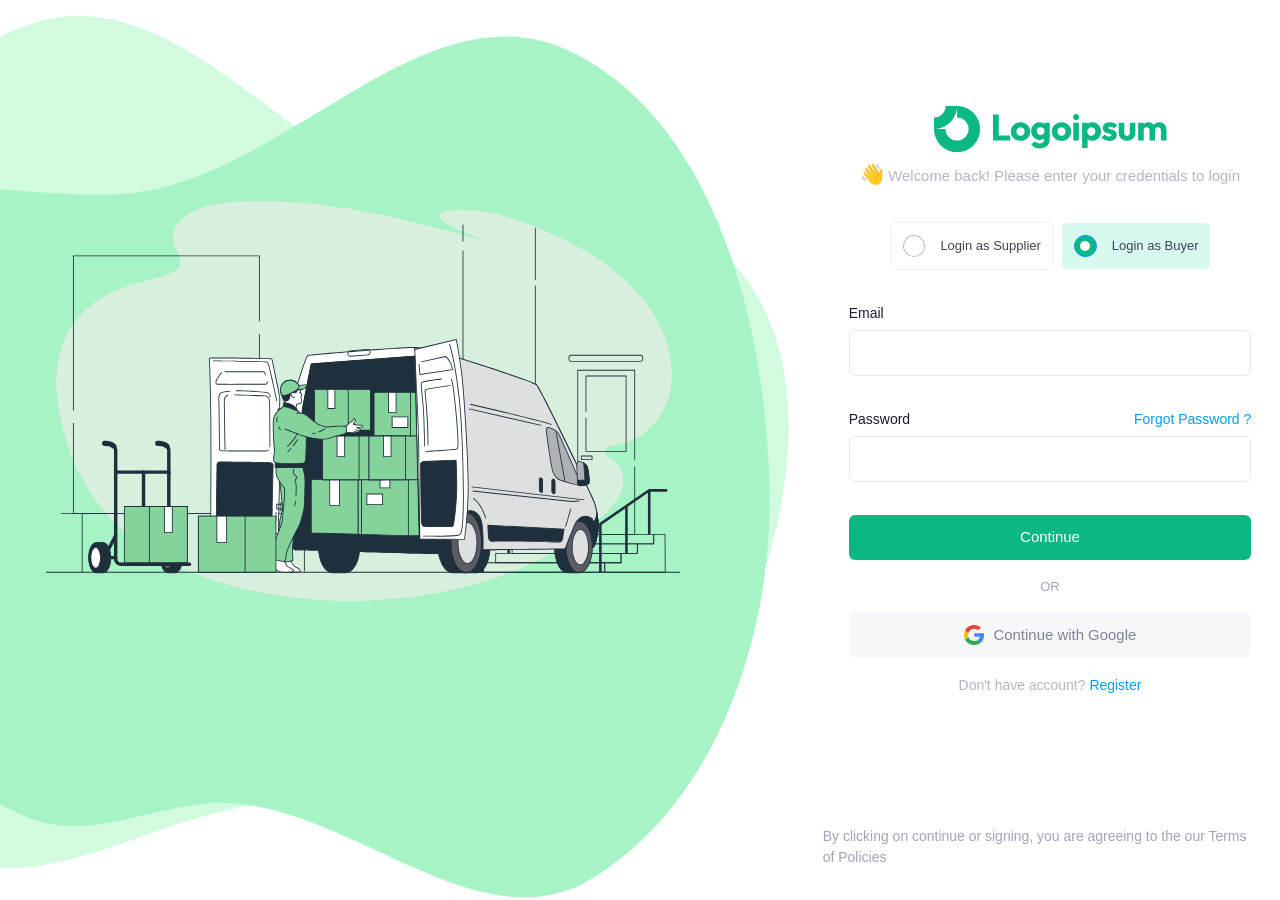
==== commit 8af8ab25: "login as buttons layout adjusted" ====
--- a/index.html
+++ b/index.html
@@ -71,14 +71,14 @@
 								</div>
 								<!--begin::Heading-->
 								<div class="mb-10 fw-bold text-gray-800" style="display: flex;
+								justify-content: center;
 								align-items: center;
 								gap: 8px;
 								align-self: stretch;">
 									<div class="form-check form-check-custom form-check-outline rounded border" style="display: flex;
 									padding: 12px;
 									align-items: center;
-									gap: 8px;
-									flex: 1 0 0;border-radius: 6px;
+									gap: 8px;border-radius: 6px;
 background: var(--Gray-100, #ffffff);">
 										<input class="form-check-input" type="radio" value="" id="flexCheckDefault1" name="radio2">
 										<label class="form-check-label" for="flexCheckDefault1">
@@ -88,8 +88,7 @@
 									<div class="form-check form-check-custom form-check-outline" style="display: flex;
 									padding: 12px;
 									align-items: center;
-									gap: 8px;
-									flex: 1 0 0;border-radius: 6px;
+									gap: 8px;border-radius: 6px;
 background: var(--light-green-1, #D7F9EF);">
 										<input class="form-check-input" type="radio" value="" id="flexCheckDefault1" name="radio2" checked="checked">
 										<label class="form-check-label" for="flexCheckDefault1">
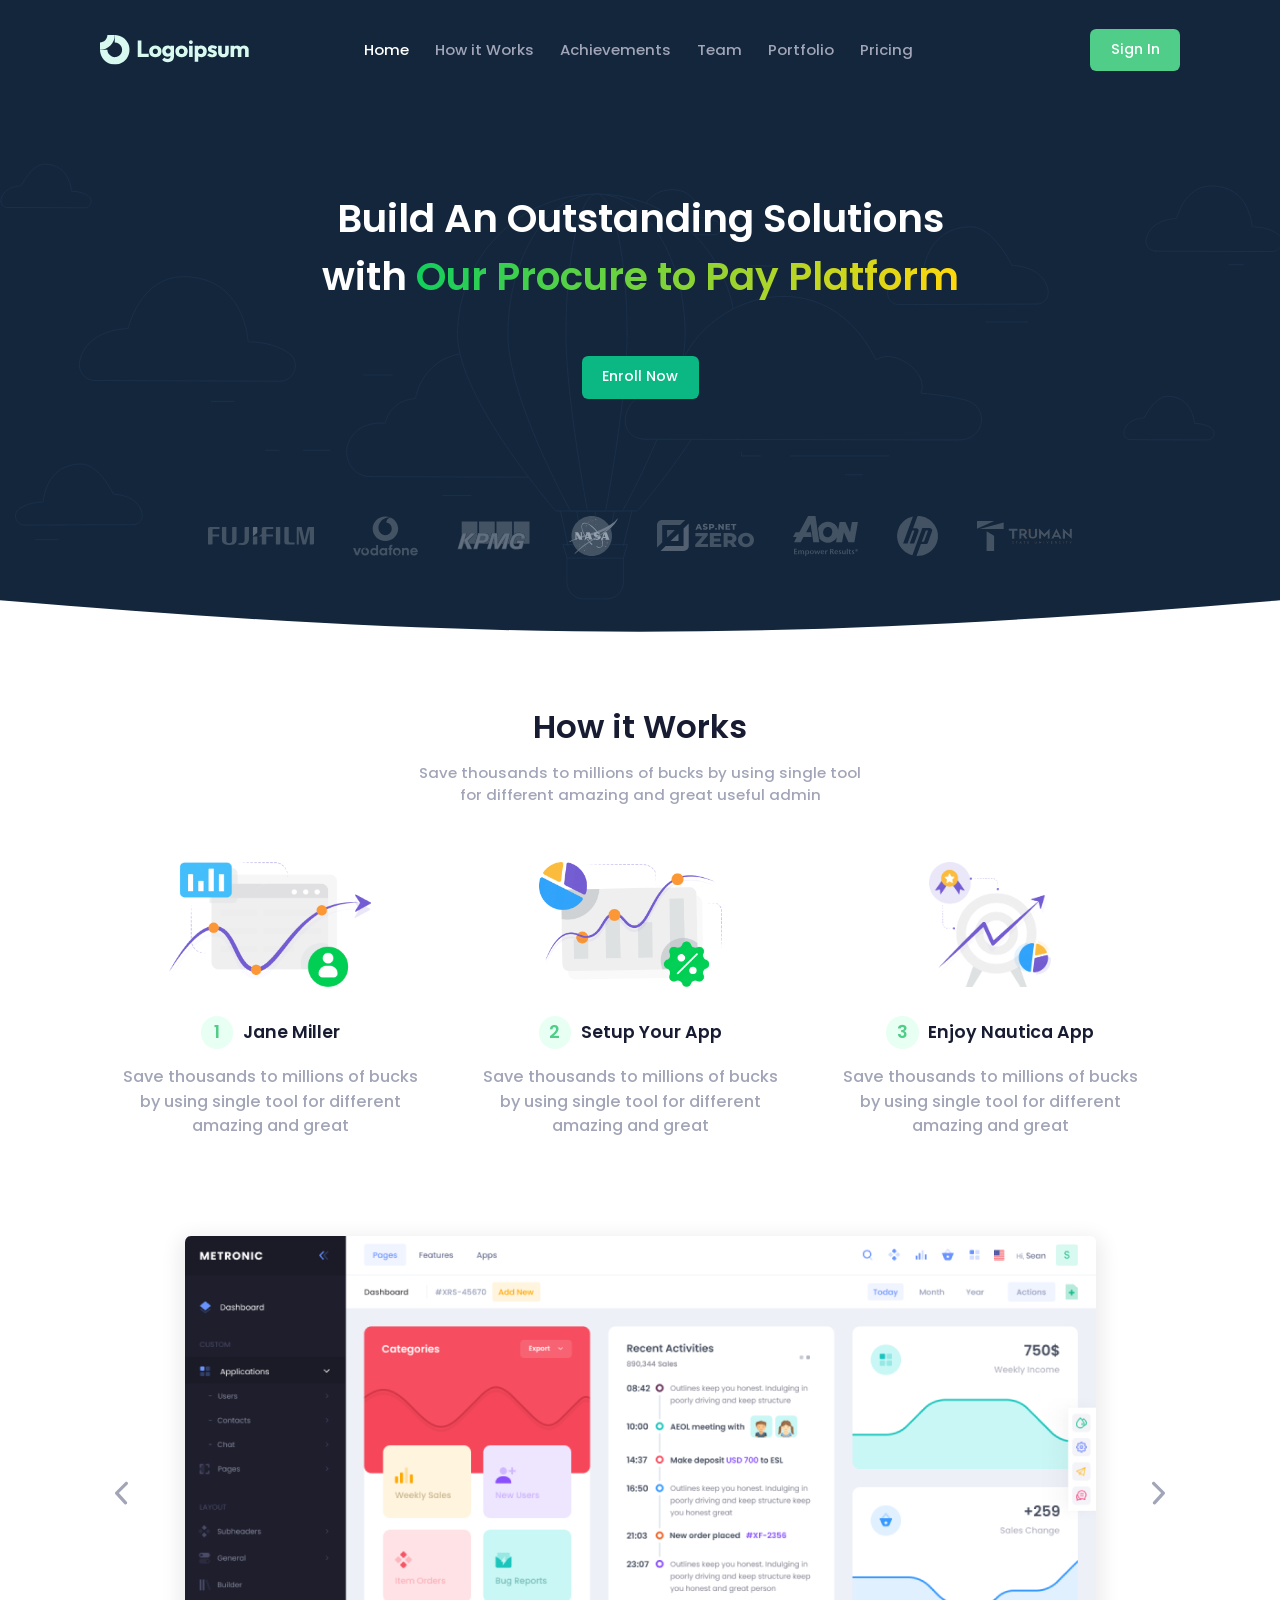
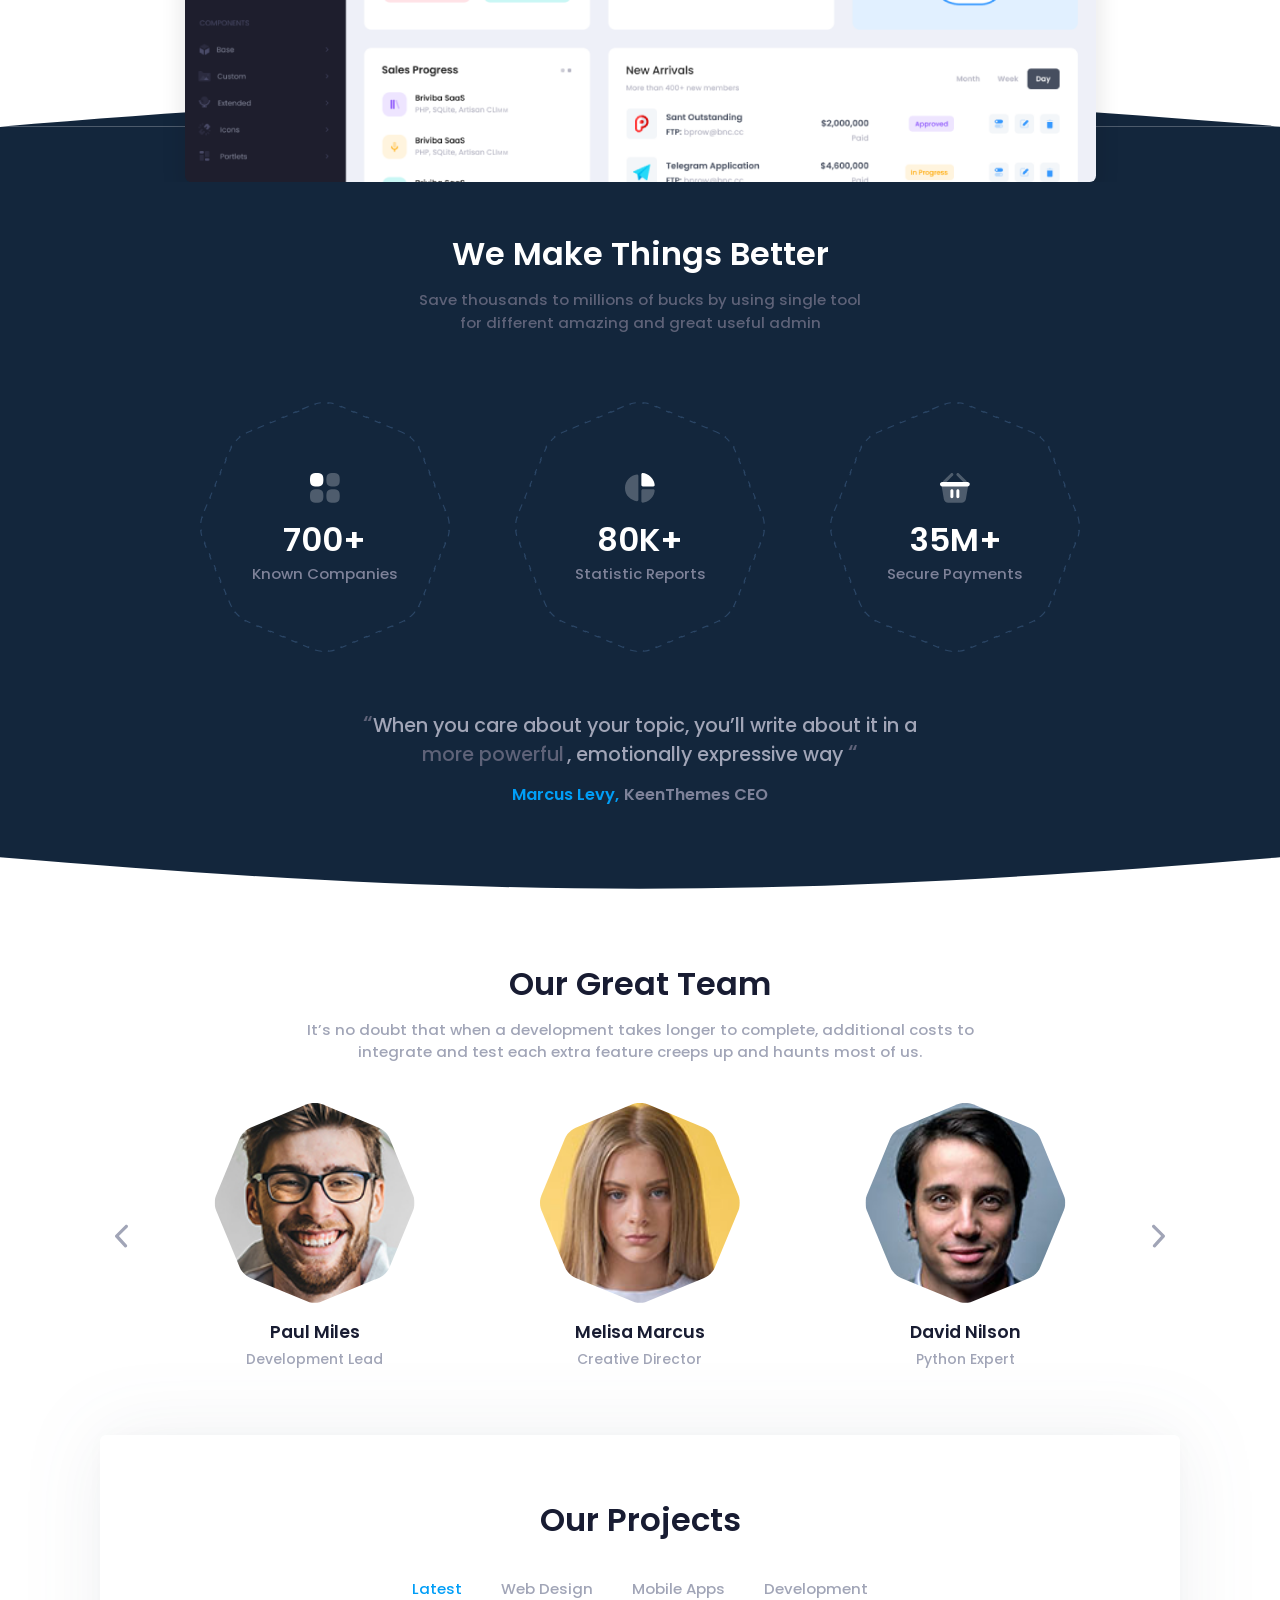
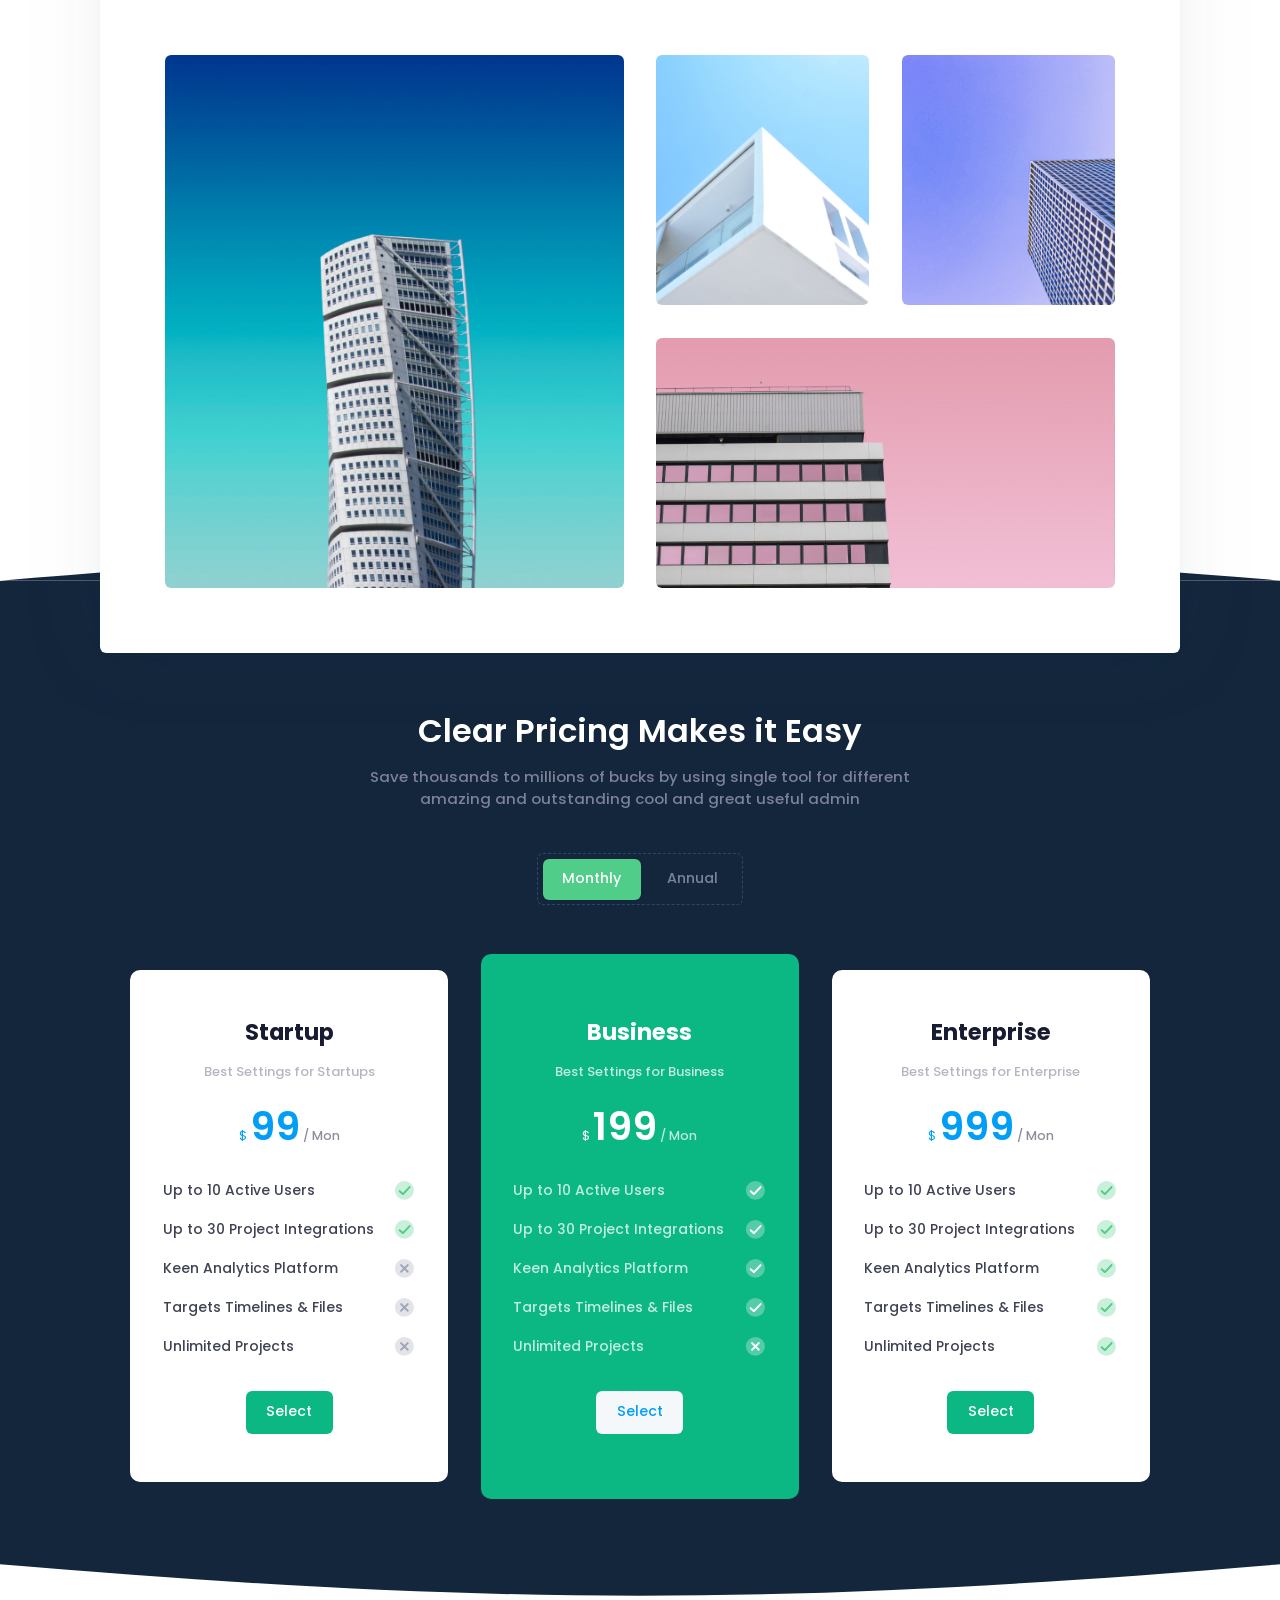
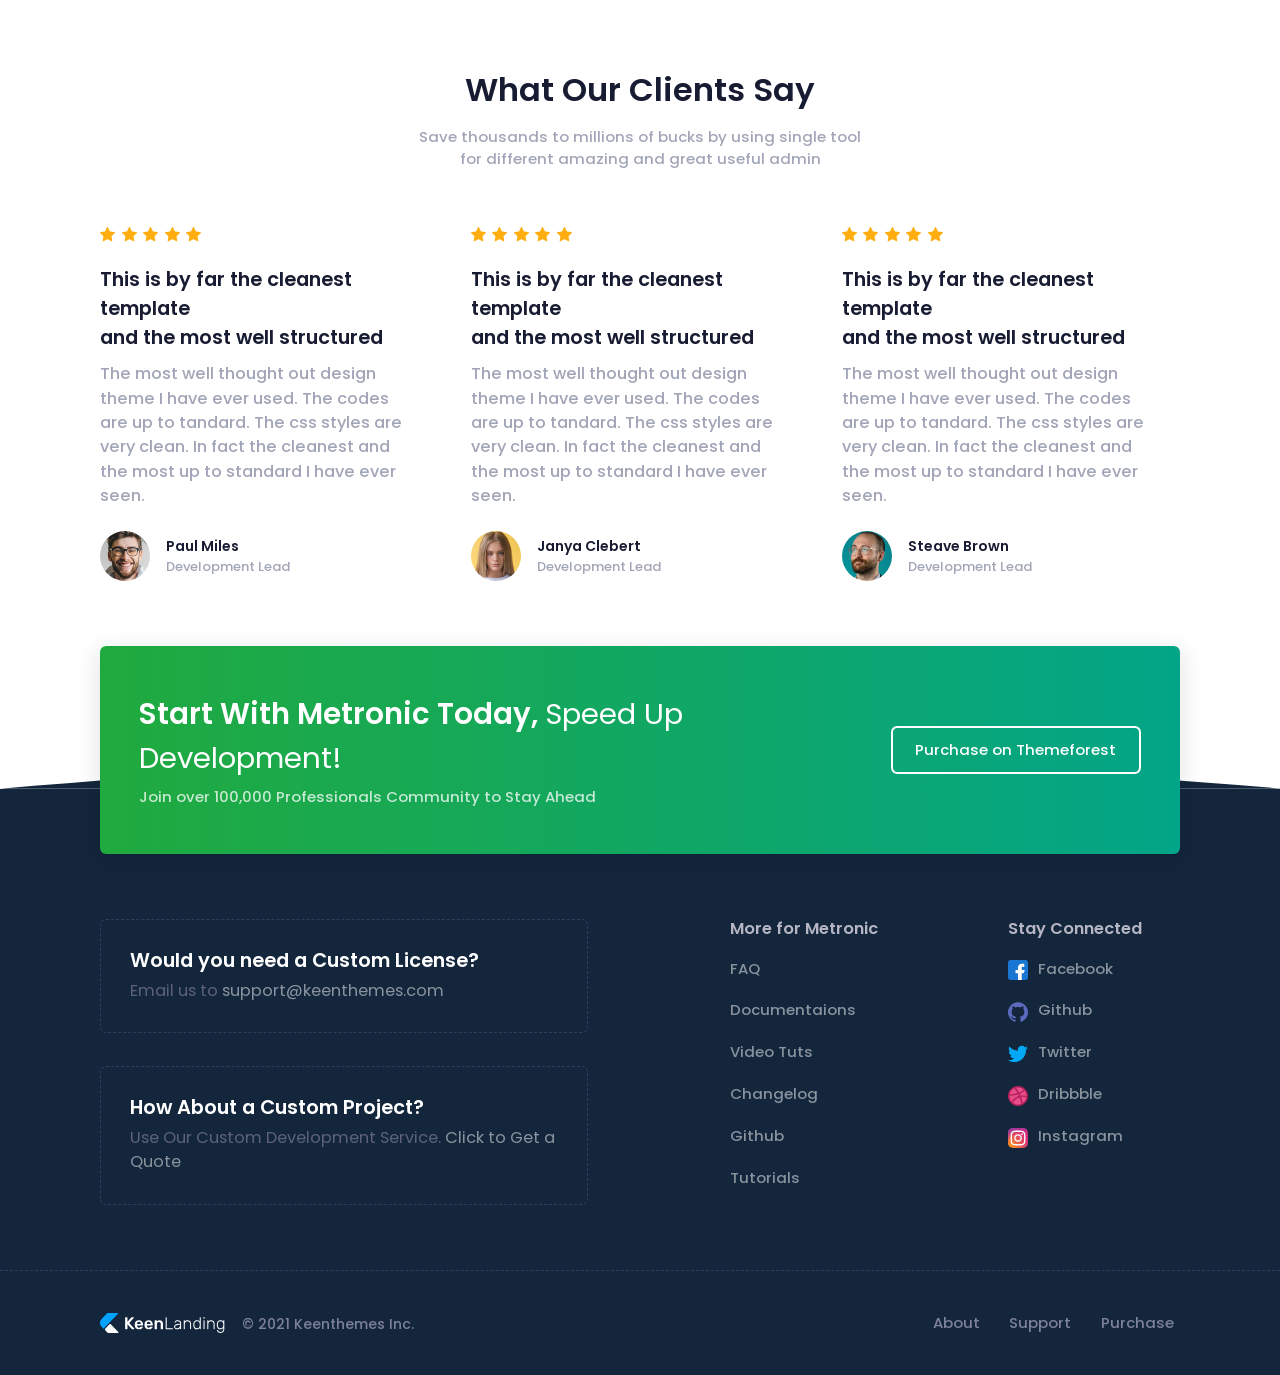
==== commit 75f5801b: "index page correction" ====
--- a/index.html
+++ b/index.html
@@ -13,7 +13,7 @@
 <html lang="en">
 	<!--begin::Head-->
 	<head><base href="">
-		<title>Prowisely - Procure to Pay Platform</title>
+		<title>Metronic - the world's #1 selling Bootstrap Admin Theme Ecosystem for HTML, Vue, React, Angular &amp; Laravel by Keenthemes</title>
 		<meta name="description" content="The most advanced Bootstrap Admin Theme on Themeforest trusted by 94,000 beginners and professionals. Multi-demo, Dark Mode, RTL support and complete React, Angular, Vue &amp; Laravel versions. Grab your copy now and get life-time updates for free." />
 		<meta name="keywords" content="Metronic, bootstrap, bootstrap 5, Angular, VueJs, React, Laravel, admin themes, web design, figma, web development, free templates, free admin themes, bootstrap theme, bootstrap template, bootstrap dashboard, bootstrap dak mode, bootstrap button, bootstrap datepicker, bootstrap timepicker, fullcalendar, datatables, flaticon" />
 		<meta name="viewport" content="width=device-width, initial-scale=1" />
@@ -26,7 +26,7 @@
 		<link rel="canonical" href="Https://preview.keenthemes.com/metronic8" />
 		<link rel="shortcut icon" href="assets/media/logos/favicon.ico" />
 		<!--begin::Fonts-->
-		<link rel="stylesheet" href="https://fonts.googleapis.com/css?family=Inter:300,400,500,600,700" />
+		<link rel="stylesheet" href="https://fonts.googleapis.com/css?family=Poppins:300,400,500,600,700" />
 		<!--end::Fonts-->
 		<!--begin::Global Stylesheets Bundle(used by all pages)-->
 		<link href="assets/plugins/global/plugins.bundle.css" rel="stylesheet" type="text/css" />
@@ -36,136 +36,1725 @@
 	</head>
 	<!--end::Head-->
 	<!--begin::Body-->
-	<body id="kt_body" class="bg-body">
+	<body id="kt_body" style="background-image: url(assets/media/patterns/header-bg.jpg)" data-bs-spy="scroll" data-bs-target="#kt_landing_menu" data-bs-offset="200" class="bg-white position-relative">
 		<!--begin::Main-->
 		<div class="d-flex flex-column flex-root">
-			<!--begin::Authentication - Sign-in -->
-			<div class="d-flex flex-column flex-lg-row flex-column-fluid">
-				<!--begin::Aside-->
-				<div class="d-flex flex-column flex-lg-row-auto w-xl-800px positon-xl-relative" style="background-image: url(assets/graphics/login-left-illustration.svg); background-size: cover;">
-					<!--begin::Wrapper-->
-					
-					<!--end::Wrapper-->
+			<!--begin::Header Section-->
+			<div class="mb-0" id="home">
+				<!--begin::Wrapper-->
+				<div class="bgi-no-repeat bgi-size-contain bgi-position-x-center bgi-position-y-bottom landing-dark-bg" style="background-image: url(assets/media/svg/illustrations/landing.svg)">
+					<!--begin::Header-->
+					<div class="landing-header" data-kt-sticky="true" data-kt-sticky-name="landing-header" data-kt-sticky-offset="{default: '200px', lg: '300px'}">
+						<!--begin::Container-->
+						<div class="container">
+							<!--begin::Wrapper-->
+							<div class="d-flex align-items-center justify-content-between">
+								<!--begin::Logo-->
+								<div class="d-flex align-items-center flex-equal">
+									<!--begin::Mobile menu toggle-->
+									<button class="btn btn-icon btn-active-color-primary me-3 d-flex d-lg-none" id="kt_landing_menu_toggle">
+										<!--begin::Svg Icon | path: icons/duotone/Text/Menu.svg-->
+										<span class="svg-icon svg-icon-2hx">
+											<svg xmlns="http://www.w3.org/2000/svg" xmlns:xlink="http://www.w3.org/1999/xlink" width="24px" height="24px" viewBox="0 0 24 24" version="1.1">
+												<g stroke="none" stroke-width="1" fill="none" fill-rule="evenodd">
+													<rect x="0" y="0" width="24" height="24" />
+													<rect fill="#000000" x="4" y="5" width="16" height="3" rx="1.5" />
+													<path d="M5.5,15 L18.5,15 C19.3284271,15 20,15.6715729 20,16.5 C20,17.3284271 19.3284271,18 18.5,18 L5.5,18 C4.67157288,18 4,17.3284271 4,16.5 C4,15.6715729 4.67157288,15 5.5,15 Z M5.5,10 L18.5,10 C19.3284271,10 20,10.6715729 20,11.5 C20,12.3284271 19.3284271,13 18.5,13 L5.5,13 C4.67157288,13 4,12.3284271 4,11.5 C4,10.6715729 4.67157288,10 5.5,10 Z" fill="#000000" opacity="0.3" />
+												</g>
+											</svg>
+										</span>
+										<!--end::Svg Icon-->
+									</button>
+									<!--end::Mobile menu toggle-->
+									<!--begin::Logo image-->
+									<a href="#">
+										<img alt="Logo" src="assets/graphics/Logo white.svg" class="logo-default h-25px h-lg-30px" />
+										<img alt="Logo" src="assets/graphics/Logo.svg" class="logo-sticky h-20px h-lg-25px" />
+									</a>
+									<!--end::Logo image-->
+								</div>
+								<!--end::Logo-->
+								<!--begin::Menu wrapper-->
+								<div class="d-lg-block" id="kt_header_nav_wrapper">
+									<div class="d-lg-block p-5 p-lg-0" data-kt-drawer="true" data-kt-drawer-name="landing-menu" data-kt-drawer-activate="{default: true, lg: false}" data-kt-drawer-overlay="true" data-kt-drawer-width="200px" data-kt-drawer-direction="start" data-kt-drawer-toggle="#kt_landing_menu_toggle" data-kt-swapper="true" data-kt-swapper-mode="prepend" data-kt-swapper-parent="{default: '#kt_body', lg: '#kt_header_nav_wrapper'}">
+										<!--begin::Menu-->
+										<div class="menu menu-column flex-nowrap menu-rounded menu-lg-row menu-title-gray-500 menu-state-title-primary nav nav-flush fs-5 fw-bold" id="kt_landing_menu">
+											<!--begin::Menu item-->
+											<div class="menu-item">
+												<!--begin::Menu link-->
+												<a class="menu-link nav-link active py-3 px-4 px-xxl-6" href="#kt_body" data-kt-scroll-toggle="true" data-kt-drawer-dismiss="true">Home</a>
+												<!--end::Menu link-->
+											</div>
+											<!--end::Menu item-->
+											<!--begin::Menu item-->
+											<div class="menu-item">
+												<!--begin::Menu link-->
+												<a class="menu-link nav-link py-3 px-4 px-xxl-6" href="#how-it-works" data-kt-scroll-toggle="true" data-kt-drawer-dismiss="true">How it Works</a>
+												<!--end::Menu link-->
+											</div>
+											<!--end::Menu item-->
+											<!--begin::Menu item-->
+											<div class="menu-item">
+												<!--begin::Menu link-->
+												<a class="menu-link nav-link py-3 px-4 px-xxl-6" href="#achievements" data-kt-scroll-toggle="true" data-kt-drawer-dismiss="true">Achievements</a>
+												<!--end::Menu link-->
+											</div>
+											<!--end::Menu item-->
+											<!--begin::Menu item-->
+											<div class="menu-item">
+												<!--begin::Menu link-->
+												<a class="menu-link nav-link py-3 px-4 px-xxl-6" href="#team" data-kt-scroll-toggle="true" data-kt-drawer-dismiss="true">Team</a>
+												<!--end::Menu link-->
+											</div>
+											<!--end::Menu item-->
+											<!--begin::Menu item-->
+											<div class="menu-item">
+												<!--begin::Menu link-->
+												<a class="menu-link nav-link py-3 px-4 px-xxl-6" href="#portfolio" data-kt-scroll-toggle="true" data-kt-drawer-dismiss="true">Portfolio</a>
+												<!--end::Menu link-->
+											</div>
+											<!--end::Menu item-->
+											<!--begin::Menu item-->
+											<div class="menu-item">
+												<!--begin::Menu link-->
+												<a class="menu-link nav-link py-3 px-4 px-xxl-6" href="#pricing" data-kt-scroll-toggle="true" data-kt-drawer-dismiss="true">Pricing</a>
+												<!--end::Menu link-->
+											</div>
+											<!--end::Menu item-->
+										</div>
+										<!--end::Menu-->
+									</div>
+								</div>
+								<!--end::Menu wrapper-->
+								<!--begin::Toolbar-->
+								<div class="flex-equal text-end ms-1">
+									<a href="login.html" class="btn btn-success">Sign In</a>
+								</div>
+								<!--end::Toolbar-->
+							</div>
+							<!--end::Wrapper-->
+						</div>
+						<!--end::Container-->
+					</div>
+					<!--end::Header-->
+					<!--begin::Landing hero-->
+					<div class="d-flex flex-column flex-center w-100 min-h-350px min-h-lg-500px px-9">
+						<!--begin::Heading-->
+						<div class="text-center mb-5 mb-lg-10 py-10 py-lg-20">
+							<!--begin::Title-->
+							<h1 class="text-white lh-base fw-bolder fs-2x fs-lg-3x mb-15">Build An Outstanding Solutions
+							<br />with
+							<span style="background: linear-gradient(to right, #12CE5D 0%, #FFD80C 100%);-webkit-background-clip: text;-webkit-text-fill-color: transparent;">
+								<span id="kt_landing_hero_text">Our Procure to Pay Platform</span>
+							</span></h1>
+							<!--end::Title-->
+							<!--begin::Action-->
+							<a href="register.html" class="btn btn-primary">Enroll Now</a>
+							<!--end::Action-->
+						</div>
+						<!--end::Heading-->
+						<!--begin::Clients-->
+						<div class="d-flex flex-center flex-wrap position-relative px-5">
+							<!--begin::Client-->
+							<div class="d-flex flex-center m-3 m-md-6" data-bs-toggle="tooltip" title="Fujifilm">
+								<img src="assets/media/svg/brand-logos/fujifilm.svg" class="mh-30px mh-lg-40px" alt="" />
+							</div>
+							<!--end::Client-->
+							<!--begin::Client-->
+							<div class="d-flex flex-center m-3 m-md-6" data-bs-toggle="tooltip" title="Vodafone">
+								<img src="assets/media/svg/brand-logos/vodafone.svg" class="mh-30px mh-lg-40px" alt="" />
+							</div>
+							<!--end::Client-->
+							<!--begin::Client-->
+							<div class="d-flex flex-center m-3 m-md-6" data-bs-toggle="tooltip" title="KPMG International">
+								<img src="assets/media/svg/brand-logos/kpmg.svg" class="mh-30px mh-lg-40px" alt="" />
+							</div>
+							<!--end::Client-->
+							<!--begin::Client-->
+							<div class="d-flex flex-center m-3 m-md-6" data-bs-toggle="tooltip" title="Nasa">
+								<img src="assets/media/svg/brand-logos/nasa.svg" class="mh-30px mh-lg-40px" alt="" />
+							</div>
+							<!--end::Client-->
+							<!--begin::Client-->
+							<div class="d-flex flex-center m-3 m-md-6" data-bs-toggle="tooltip" title="Aspnetzero">
+								<img src="assets/media/svg/brand-logos/aspnetzero.svg" class="mh-30px mh-lg-40px" alt="" />
+							</div>
+							<!--end::Client-->
+							<!--begin::Client-->
+							<div class="d-flex flex-center m-3 m-md-6" data-bs-toggle="tooltip" title="AON - Empower Results">
+								<img src="assets/media/svg/brand-logos/aon.svg" class="mh-30px mh-lg-40px" alt="" />
+							</div>
+							<!--end::Client-->
+							<!--begin::Client-->
+							<div class="d-flex flex-center m-3 m-md-6" data-bs-toggle="tooltip" title="Hewlett-Packard">
+								<img src="assets/media/svg/brand-logos/hp-3.svg" class="mh-30px mh-lg-40px" alt="" />
+							</div>
+							<!--end::Client-->
+							<!--begin::Client-->
+							<div class="d-flex flex-center m-3 m-md-6" data-bs-toggle="tooltip" title="Truman">
+								<img src="assets/media/svg/brand-logos/truman.svg" class="mh-30px mh-lg-40px" alt="" />
+							</div>
+							<!--end::Client-->
+						</div>
+						<!--end::Clients-->
+					</div>
+					<!--end::Landing hero-->
 				</div>
-				<!--end::Aside-->
-				<!--begin::Body-->
-				<div class="d-flex flex-column flex-lg-row-fluid py-10">
-					<!--begin::Content-->
-					<div class="d-flex flex-center flex-column flex-column-fluid" style="margin-top: -40px;">
+				<!--end::Wrapper-->
+				<!--begin::Curve bottom-->
+				<div class="landing-curve landing-dark-color mb-10 mb-lg-20">
+					<svg viewBox="15 12 1470 48" fill="none" xmlns="http://www.w3.org/2000/svg">
+						<path d="M0 11C3.93573 11.3356 7.85984 11.6689 11.7725 12H1488.16C1492.1 11.6689 1496.04 11.3356 1500 11V12H1488.16C913.668 60.3476 586.282 60.6117 11.7725 12H0V11Z" fill="currentColor"></path>
+					</svg>
+				</div>
+				<!--end::Curve bottom-->
+			</div>
+			<!--end::Header Section-->
+			<!--begin::How It Works Section-->
+			<div class="mb-n10 mb-lg-n20 z-index-2">
+				<!--begin::Container-->
+				<div class="container">
+					<!--begin::Heading-->
+					<div class="text-center mb-17">
+						<!--begin::Title-->
+						<h3 class="fs-2hx text-dark mb-5" id="how-it-works" data-kt-scroll-offset="{default: 100, lg: 150}">How it Works</h3>
+						<!--end::Title-->
+						<!--begin::Text-->
+						<div class="fs-5 text-muted fw-bold">Save thousands to millions of bucks by using single tool
+						<br />for different amazing and great useful admin</div>
+						<!--end::Text-->
+					</div>
+					<!--end::Heading-->
+					<!--begin::Row-->
+					<div class="row w-100 gy-10 mb-md-20">
+						<!--begin::Col-->
+						<div class="col-md-4 px-5">
+							<!--begin::Story-->
+							<div class="text-center mb-10 mb-md-0">
+								<!--begin::Illustration-->
+								<img src="assets/media/illustrations/process-2.png" class="mh-125px mb-9" alt="" />
+								<!--end::Illustration-->
+								<!--begin::Heading-->
+								<div class="d-flex flex-center mb-5">
+									<!--begin::Badge-->
+									<span class="badge badge-circle badge-light-success fw-bolder p-5 me-3 fs-3">1</span>
+									<!--end::Badge-->
+									<!--begin::Title-->
+									<div class="fs-5 fs-lg-3 fw-bolder text-dark">Jane Miller</div>
+									<!--end::Title-->
+								</div>
+								<!--end::Heading-->
+								<!--begin::Description-->
+								<div class="fw-bold fs-6 fs-lg-4 text-muted">Save thousands to millions of bucks
+								<br />by using single tool for different
+								<br />amazing and great</div>
+								<!--end::Description-->
+							</div>
+							<!--end::Story-->
+						</div>
+						<!--end::Col-->
+						<!--begin::Col-->
+						<div class="col-md-4 px-5">
+							<!--begin::Story-->
+							<div class="text-center mb-10 mb-md-0">
+								<!--begin::Illustration-->
+								<img src="assets/media/illustrations/process-3.png" class="mh-125px mb-9" alt="" />
+								<!--end::Illustration-->
+								<!--begin::Heading-->
+								<div class="d-flex flex-center mb-5">
+									<!--begin::Badge-->
+									<span class="badge badge-circle badge-light-success fw-bolder p-5 me-3 fs-3">2</span>
+									<!--end::Badge-->
+									<!--begin::Title-->
+									<div class="fs-5 fs-lg-3 fw-bolder text-dark">Setup Your App</div>
+									<!--end::Title-->
+								</div>
+								<!--end::Heading-->
+								<!--begin::Description-->
+								<div class="fw-bold fs-6 fs-lg-4 text-muted">Save thousands to millions of bucks
+								<br />by using single tool for different
+								<br />amazing and great</div>
+								<!--end::Description-->
+							</div>
+							<!--end::Story-->
+						</div>
+						<!--end::Col-->
+						<!--begin::Col-->
+						<div class="col-md-4 px-5">
+							<!--begin::Story-->
+							<div class="text-center mb-10 mb-md-0">
+								<!--begin::Illustration-->
+								<img src="assets/media/illustrations/process-4.png" class="mh-125px mb-9" alt="" />
+								<!--end::Illustration-->
+								<!--begin::Heading-->
+								<div class="d-flex flex-center mb-5">
+									<!--begin::Badge-->
+									<span class="badge badge-circle badge-light-success fw-bolder p-5 me-3 fs-3">3</span>
+									<!--end::Badge-->
+									<!--begin::Title-->
+									<div class="fs-5 fs-lg-3 fw-bolder text-dark">Enjoy Nautica App</div>
+									<!--end::Title-->
+								</div>
+								<!--end::Heading-->
+								<!--begin::Description-->
+								<div class="fw-bold fs-6 fs-lg-4 text-muted">Save thousands to millions of bucks
+								<br />by using single tool for different
+								<br />amazing and great</div>
+								<!--end::Description-->
+							</div>
+							<!--end::Story-->
+						</div>
+						<!--end::Col-->
+					</div>
+					<!--end::Row-->
+					<!--begin::Product slider-->
+					<div class="tns tns-default">
+						<!--begin::Slider-->
+						<div data-tns="true" data-tns-loop="true" data-tns-swipe-angle="false" data-tns-speed="2000" data-tns-autoplay="true" data-tns-autoplay-timeout="18000" data-tns-controls="true" data-tns-nav="false" data-tns-items="1" data-tns-center="false" data-tns-dots="false" data-tns-prev-button="#kt_team_slider_prev1" data-tns-next-button="#kt_team_slider_next1">
+							<!--begin::Item-->
+							<div class="text-center px-5 pt-5 pt-lg-10 px-lg-10">
+								<img src="assets/media/product-demos/demo1.png" class="card-rounded shadow mw-100" alt="" />
+							</div>
+							<!--end::Item-->
+							<!--begin::Item-->
+							<div class="text-center px-5 pt-5 pt-lg-10 px-lg-10">
+								<img src="assets/media/product-demos/demo2.png" class="card-rounded shadow mw-100" alt="" />
+							</div>
+							<!--end::Item-->
+							<!--begin::Item-->
+							<div class="text-center px-5 pt-5 pt-lg-10 px-lg-10">
+								<img src="assets/media/product-demos/demo4.png" class="card-rounded shadow mw-100" alt="" />
+							</div>
+							<!--end::Item-->
+							<!--begin::Item-->
+							<div class="text-center px-5 pt-5 pt-lg-10 px-lg-10">
+								<img src="assets/media/product-demos/demo5.png" class="card-rounded shadow mw-100" alt="" />
+							</div>
+							<!--end::Item-->
+						</div>
+						<!--end::Slider-->
+						<!--begin::Slider button-->
+						<button class="btn btn-icon btn-active-color-primary" id="kt_team_slider_prev1">
+							<!--begin::Svg Icon | path: icons/duotone/Navigation/Angle-left.svg-->
+							<span class="svg-icon svg-icon-3x">
+								<svg xmlns="http://www.w3.org/2000/svg" xmlns:xlink="http://www.w3.org/1999/xlink" width="24px" height="24px" viewBox="0 0 24 24" version="1.1">
+									<g stroke="none" stroke-width="1" fill="none" fill-rule="evenodd">
+										<polygon points="0 0 24 0 24 24 0 24" />
+										<path d="M6.70710678,15.7071068 C6.31658249,16.0976311 5.68341751,16.0976311 5.29289322,15.7071068 C4.90236893,15.3165825 4.90236893,14.6834175 5.29289322,14.2928932 L11.2928932,8.29289322 C11.6714722,7.91431428 12.2810586,7.90106866 12.6757246,8.26284586 L18.6757246,13.7628459 C19.0828436,14.1360383 19.1103465,14.7686056 18.7371541,15.1757246 C18.3639617,15.5828436 17.7313944,15.6103465 17.3242754,15.2371541 L12.0300757,10.3841378 L6.70710678,15.7071068 Z" fill="#000000" fill-rule="nonzero" transform="translate(12.000003, 11.999999) scale(-1, 1) rotate(-270.000000) translate(-12.000003, -11.999999)" />
+									</g>
+								</svg>
+							</span>
+							<!--end::Svg Icon-->
+						</button>
+						<!--end::Slider button-->
+						<!--begin::Slider button-->
+						<button class="btn btn-icon btn-active-color-primary" id="kt_team_slider_next1">
+							<!--begin::Svg Icon | path: icons/duotone/Navigation/Angle-right.svg-->
+							<span class="svg-icon svg-icon-3x">
+								<svg xmlns="http://www.w3.org/2000/svg" xmlns:xlink="http://www.w3.org/1999/xlink" width="24px" height="24px" viewBox="0 0 24 24" version="1.1">
+									<g stroke="none" stroke-width="1" fill="none" fill-rule="evenodd">
+										<polygon points="0 0 24 0 24 24 0 24" />
+										<path d="M6.70710678,15.7071068 C6.31658249,16.0976311 5.68341751,16.0976311 5.29289322,15.7071068 C4.90236893,15.3165825 4.90236893,14.6834175 5.29289322,14.2928932 L11.2928932,8.29289322 C11.6714722,7.91431428 12.2810586,7.90106866 12.6757246,8.26284586 L18.6757246,13.7628459 C19.0828436,14.1360383 19.1103465,14.7686056 18.7371541,15.1757246 C18.3639617,15.5828436 17.7313944,15.6103465 17.3242754,15.2371541 L12.0300757,10.3841378 L6.70710678,15.7071068 Z" fill="#000000" fill-rule="nonzero" transform="translate(12.000003, 11.999999) rotate(-270.000000) translate(-12.000003, -11.999999)" />
+									</g>
+								</svg>
+							</span>
+							<!--end::Svg Icon-->
+						</button>
+						<!--end::Slider button-->
+					</div>
+					<!--end::Product slider-->
+				</div>
+				<!--end::Container-->
+			</div>
+			<!--end::How It Works Section-->
+			<!--begin::Statistics Section-->
+			<div class="mt-sm-n10">
+				<!--begin::Curve top-->
+				<div class="landing-curve landing-dark-color">
+					<svg viewBox="15 -1 1470 48" fill="none" xmlns="http://www.w3.org/2000/svg">
+						<path d="M1 48C4.93573 47.6644 8.85984 47.3311 12.7725 47H1489.16C1493.1 47.3311 1497.04 47.6644 1501 48V47H1489.16C914.668 -1.34764 587.282 -1.61174 12.7725 47H1V48Z" fill="currentColor"></path>
+					</svg>
+				</div>
+				<!--end::Curve top-->
+				<!--begin::Wrapper-->
+				<div class="pb-15 pt-18 landing-dark-bg">
+					<!--begin::Container-->
+					<div class="container">
+						<!--begin::Heading-->
+						<div class="text-center mt-15 mb-18" id="achievements" data-kt-scroll-offset="{default: 100, lg: 150}">
+							<!--begin::Title-->
+							<h3 class="fs-2hx text-white fw-bolder mb-5">We Make Things Better</h3>
+							<!--end::Title-->
+							<!--begin::Description-->
+							<div class="fs-5 text-gray-700 fw-bold">Save thousands to millions of bucks by using single tool
+							<br />for different amazing and great useful admin</div>
+							<!--end::Description-->
+						</div>
+						<!--end::Heading-->
+						<!--begin::Statistics-->
+						<div class="d-flex flex-center">
+							<!--begin::Items-->
+							<div class="d-flex flex-wrap flex-center justify-content-lg-between mb-15 mx-auto w-xl-900px">
+								<!--begin::Item-->
+								<div class="d-flex flex-column flex-center h-200px w-200px h-lg-250px w-lg-250px m-3 bgi-no-repeat bgi-position-center bgi-size-contain" style="background-image: url('assets/media/svg/misc/octagon.svg')">
+									<!--begin::Symbol-->
+									<!--begin::Svg Icon | path: icons/duotone/Interface/Grid.svg-->
+									<span class="svg-icon svg-icon-2tx svg-icon-white mb-3">
+										<svg xmlns="http://www.w3.org/2000/svg" width="24" height="24" viewBox="0 0 24 24" fill="none">
+											<path opacity="0.25" d="M13.1721 15.4724C13.3364 14.2725 14.2725 13.3364 15.4724 13.1721C16.1606 13.0778 16.9082 13 17.5 13C18.0918 13 18.8394 13.0778 19.5276 13.1721C20.7275 13.3364 21.6636 14.2725 21.8279 15.4724C21.9222 16.1606 22 16.9082 22 17.5C22 18.0918 21.9222 18.8394 21.8279 19.5276C21.6636 20.7275 20.7275 21.6636 19.5276 21.8279C18.8394 21.9222 18.0918 22 17.5 22C16.9082 22 16.1606 21.9222 15.4724 21.8279C14.2725 21.6636 13.3364 20.7275 13.1721 19.5276C13.0778 18.8394 13 18.0918 13 17.5C13 16.9082 13.0778 16.1606 13.1721 15.4724Z" fill="#12131A" />
+											<path opacity="0.25" d="M2.17209 15.4724C2.33642 14.2725 3.27253 13.3364 4.47244 13.1721C5.16065 13.0778 5.90816 13 6.5 13C7.09184 13 7.83935 13.0778 8.52756 13.1721C9.72747 13.3364 10.6636 14.2725 10.8279 15.4724C10.9222 16.1606 11 16.9082 11 17.5C11 18.0918 10.9222 18.8394 10.8279 19.5276C10.6636 20.7275 9.72747 21.6636 8.52756 21.8279C7.83935 21.9222 7.09184 22 6.5 22C5.90816 22 5.16065 21.9222 4.47244 21.8279C3.27253 21.6636 2.33642 20.7275 2.17209 19.5276C2.07784 18.8394 2 18.0918 2 17.5C2 16.9082 2.07784 16.1606 2.17209 15.4724Z" fill="#12131A" />
+											<path opacity="0.25" d="M13.1721 4.47244C13.3364 3.27253 14.2725 2.33642 15.4724 2.17209C16.1606 2.07784 16.9082 2 17.5 2C18.0918 2 18.8394 2.07784 19.5276 2.17209C20.7275 2.33642 21.6636 3.27253 21.8279 4.47244C21.9222 5.16065 22 5.90816 22 6.5C22 7.09184 21.9222 7.83935 21.8279 8.52756C21.6636 9.72747 20.7275 10.6636 19.5276 10.8279C18.8394 10.9222 18.0918 11 17.5 11C16.9082 11 16.1606 10.9222 15.4724 10.8279C14.2725 10.6636 13.3364 9.72747 13.1721 8.52756C13.0778 7.83935 13 7.09184 13 6.5C13 5.90816 13.0778 5.16065 13.1721 4.47244Z" fill="#12131A" />
+											<path d="M2.17209 4.47244C2.33642 3.27253 3.27253 2.33642 4.47244 2.17209C5.16065 2.07784 5.90816 2 6.5 2C7.09184 2 7.83935 2.07784 8.52756 2.17209C9.72747 2.33642 10.6636 3.27253 10.8279 4.47244C10.9222 5.16065 11 5.90816 11 6.5C11 7.09184 10.9222 7.83935 10.8279 8.52756C10.6636 9.72747 9.72747 10.6636 8.52756 10.8279C7.83935 10.9222 7.09184 11 6.5 11C5.90816 11 5.16065 10.9222 4.47244 10.8279C3.27253 10.6636 2.33642 9.72747 2.17209 8.52756C2.07784 7.83935 2 7.09184 2 6.5C2 5.90816 2.07784 5.16065 2.17209 4.47244Z" fill="#12131A" />
+										</svg>
+									</span>
+									<!--end::Svg Icon-->
+									<!--end::Symbol-->
+									<!--begin::Info-->
+									<div class="mb-0">
+										<!--begin::Value-->
+										<div class="fs-lg-2hx fs-2x fw-bolder text-white d-flex flex-center">
+											<div class="min-w-70px" data-kt-countup="true" data-kt-countup-value="700" data-kt-countup-suffix="+">0</div>
+										</div>
+										<!--end::Value-->
+										<!--begin::Label-->
+										<span class="text-gray-600 fw-bold fs-5 lh-0">Known Companies</span>
+										<!--end::Label-->
+									</div>
+									<!--end::Info-->
+								</div>
+								<!--end::Item-->
+								<!--begin::Item-->
+								<div class="d-flex flex-column flex-center h-200px w-200px h-lg-250px w-lg-250px m-3 bgi-no-repeat bgi-position-center bgi-size-contain" style="background-image: url('assets/media/svg/misc/octagon.svg')">
+									<!--begin::Symbol-->
+									<!--begin::Svg Icon | path: icons/duotone/Interface/Pie-04.svg-->
+									<span class="svg-icon svg-icon-2tx svg-icon-white mb-3">
+										<svg xmlns="http://www.w3.org/2000/svg" width="24" height="24" viewBox="0 0 24 24" fill="none">
+											<path opacity="0.25" fill-rule="evenodd" clip-rule="evenodd" d="M13.998 21.9445C13.4491 22.0057 13 21.5523 13 21L13 14C13 13.4477 13.4477 13 14 13L21 13C21.5523 13 22.0058 13.4491 21.9445 13.998C21.8509 14.8372 21.6394 15.6609 21.3149 16.4442C20.8626 17.5361 20.1997 18.5282 19.364 19.364C18.5282 20.1997 17.5361 20.8626 16.4442 21.3149C15.6609 21.6394 14.8373 21.8509 13.998 21.9445Z" fill="#12131A" />
+											<path fill-rule="evenodd" clip-rule="evenodd" d="M21.9445 10.0019C22.0057 10.5508 21.5523 10.9999 21 10.9999L14 10.9999C13.4477 10.9999 13 10.5521 13 9.99986L13 2.99986C13 2.44758 13.4491 1.99412 13.9979 2.05536C14.8372 2.149 15.6609 2.3605 16.4441 2.68495C17.5361 3.13724 18.5282 3.80017 19.3639 4.6359C20.1997 5.47163 20.8626 6.46378 21.3149 7.55571C21.6393 8.33899 21.8508 9.16262 21.9445 10.0019Z" fill="#12131A" />
+											<path opacity="0.25" fill-rule="evenodd" clip-rule="evenodd" d="M10.002 3.05559C10.5509 2.99437 11 3.44784 11 4.00012L11 20.0001C11 20.5524 10.5509 21.0059 10.002 20.9446C7.98222 20.7193 6.08694 19.815 4.63604 18.3641C2.94821 16.6763 2 14.3871 2 12.0001C2 9.61317 2.94821 7.32398 4.63604 5.63616C6.08694 4.18525 7.98222 3.2809 10.002 3.05559Z" fill="#12131A" />
+										</svg>
+									</span>
+									<!--end::Svg Icon-->
+									<!--end::Symbol-->
+									<!--begin::Info-->
+									<div class="mb-0">
+										<!--begin::Value-->
+										<div class="fs-lg-2hx fs-2x fw-bolder text-white d-flex flex-center">
+											<div class="min-w-70px" data-kt-countup="true" data-kt-countup-value="80" data-kt-countup-suffix="K+">0</div>
+										</div>
+										<!--end::Value-->
+										<!--begin::Label-->
+										<span class="text-gray-600 fw-bold fs-5 lh-0">Statistic Reports</span>
+										<!--end::Label-->
+									</div>
+									<!--end::Info-->
+								</div>
+								<!--end::Item-->
+								<!--begin::Item-->
+								<div class="d-flex flex-column flex-center h-200px w-200px h-lg-250px w-lg-250px m-3 bgi-no-repeat bgi-position-center bgi-size-contain" style="background-image: url('assets/media/svg/misc/octagon.svg')">
+									<!--begin::Symbol-->
+									<!--begin::Svg Icon | path: icons/duotone/Shopping/Cart4.svg-->
+									<span class="svg-icon svg-icon-2tx svg-icon-white mb-3">
+										<svg xmlns="http://www.w3.org/2000/svg" width="24" height="24" viewBox="0 0 24 24" fill="none">
+											<path opacity="0.25" d="M3.19406 11.1644C3.09247 10.5549 3.56251 10 4.18045 10H19.8195C20.4375 10 20.9075 10.5549 20.8059 11.1644L19.4178 19.4932C19.1767 20.9398 17.9251 22 16.4586 22H7.54138C6.07486 22 4.82329 20.9398 4.58219 19.4932L3.19406 11.1644Z" fill="#7E8299" />
+											<path d="M2 9.5C2 8.67157 2.67157 8 3.5 8H20.5C21.3284 8 22 8.67157 22 9.5C22 10.3284 21.3284 11 20.5 11H3.5C2.67157 11 2 10.3284 2 9.5Z" fill="#7E8299" />
+											<path d="M10 13C9.44772 13 9 13.4477 9 14V18C9 18.5523 9.44772 19 10 19C10.5523 19 11 18.5523 11 18V14C11 13.4477 10.5523 13 10 13Z" fill="#7E8299" />
+											<path d="M14 13C13.4477 13 13 13.4477 13 14V18C13 18.5523 13.4477 19 14 19C14.5523 19 15 18.5523 15 18V14C15 13.4477 14.5523 13 14 13Z" fill="#7E8299" />
+											<g opacity="0.25">
+												<path d="M10.7071 3.70711C11.0976 3.31658 11.0976 2.68342 10.7071 2.29289C10.3166 1.90237 9.68342 1.90237 9.29289 2.29289L4.29289 7.29289C3.90237 7.68342 3.90237 8.31658 4.29289 8.70711C4.68342 9.09763 5.31658 9.09763 5.70711 8.70711L10.7071 3.70711Z" fill="#7E8299" />
+												<path d="M13.2929 3.70711C12.9024 3.31658 12.9024 2.68342 13.2929 2.29289C13.6834 1.90237 14.3166 1.90237 14.7071 2.29289L19.7071 7.29289C20.0976 7.68342 20.0976 8.31658 19.7071 8.70711C19.3166 9.09763 18.6834 9.09763 18.2929 8.70711L13.2929 3.70711Z" fill="#7E8299" />
+											</g>
+										</svg>
+									</span>
+									<!--end::Svg Icon-->
+									<!--end::Symbol-->
+									<!--begin::Info-->
+									<div class="mb-0">
+										<!--begin::Value-->
+										<div class="fs-lg-2hx fs-2x fw-bolder text-white d-flex flex-center">
+											<div class="min-w-70px" data-kt-countup="true" data-kt-countup-value="35" data-kt-countup-suffix="M+">0</div>
+										</div>
+										<!--end::Value-->
+										<!--begin::Label-->
+										<span class="text-gray-600 fw-bold fs-5 lh-0">Secure Payments</span>
+										<!--end::Label-->
+									</div>
+									<!--end::Info-->
+								</div>
+								<!--end::Item-->
+							</div>
+							<!--end::Items-->
+						</div>
+						<!--end::Statistics-->
+						<!--begin::Testimonial-->
+						<div class="fs-2 fw-bold text-muted text-center mb-3">
+						<span class="fs-1 lh-1 text-gray-700">“</span>When you care about your topic, you’ll write about it in a
+						<br />
+						<span class="text-gray-700 me-1">more powerful</span>, emotionally expressive way
+						<span class="fs-1 lh-1 text-gray-700">“</span></div>
+						<!--end::Testimonial-->
+						<!--begin::Author-->
+						<div class="fs-2 fw-bold text-muted text-center">
+							<a href="../../demo2/dist/account/security.html" class="link-primary fs-4 fw-bolder">Marcus Levy,</a>
+							<span class="fs-4 fw-bolder text-gray-600">KeenThemes CEO</span>
+						</div>
+						<!--end::Author-->
+					</div>
+					<!--end::Container-->
+				</div>
+				<!--end::Wrapper-->
+				<!--begin::Curve bottom-->
+				<div class="landing-curve landing-dark-color">
+					<svg viewBox="15 12 1470 48" fill="none" xmlns="http://www.w3.org/2000/svg">
+						<path d="M0 11C3.93573 11.3356 7.85984 11.6689 11.7725 12H1488.16C1492.1 11.6689 1496.04 11.3356 1500 11V12H1488.16C913.668 60.3476 586.282 60.6117 11.7725 12H0V11Z" fill="currentColor"></path>
+					</svg>
+				</div>
+				<!--end::Curve bottom-->
+			</div>
+			<!--end::Statistics Section-->
+			<!--begin::Team Section-->
+			<div class="py-10 py-lg-20">
+				<!--begin::Container-->
+				<div class="container">
+					<!--begin::Heading-->
+					<div class="text-center mb-12">
+						<!--begin::Title-->
+						<h3 class="fs-2hx text-dark mb-5" id="team" data-kt-scroll-offset="{default: 100, lg: 150}">Our Great Team</h3>
+						<!--end::Title-->
+						<!--begin::Sub-title-->
+						<div class="fs-5 text-muted fw-bold">It’s no doubt that when a development takes longer to complete, additional costs to
+						<br />integrate and test each extra feature creeps up and haunts most of us.</div>
+						<!--end::Sub-title=-->
+					</div>
+					<!--end::Heading-->
+					<!--begin::Slider-->
+					<div class="tns tns-default">
 						<!--begin::Wrapper-->
-						<div class="w-lg-500px p-10 p-lg-15 mx-auto">
-							<!--begin::Form-->
-							<form class="form w-100" novalidate="novalidate" id="kt_sign_in_form" action="#">
+						<div data-tns="true" data-tns-loop="true" data-tns-swipe-angle="false" data-tns-speed="2000" data-tns-autoplay="true" data-tns-autoplay-timeout="18000" data-tns-controls="true" data-tns-nav="false" data-tns-items="1" data-tns-center="false" data-tns-dots="false" data-tns-prev-button="#kt_team_slider_prev" data-tns-next-button="#kt_team_slider_next" data-tns-responsive="{1200: {items: 3}, 992: {items: 2}}">
+							<!--begin::Item-->
+							<div class="text-center">
+								<!--begin::Photo-->
+								<div class="octagon mx-auto mb-5 d-flex w-200px h-200px bgi-no-repeat bgi-size-contain bgi-position-center" style="background-image:url('assets/media/avatars/150-2.jpg')"></div>
+								<!--end::Photo-->
+								<!--begin::Person-->
+								<div class="mb-0">
+									<!--begin::Name-->
+									<a href="#" class="text-dark fw-bolder text-hover-primary fs-3">Paul Miles</a>
+									<!--end::Name-->
+									<!--begin::Position-->
+									<div class="text-muted fs-6 fw-bold mt-1">Development Lead</div>
+									<!--begin::Position-->
+								</div>
+								<!--end::Person-->
+							</div>
+							<!--end::Item-->
+							<!--begin::Item-->
+							<div class="text-center">
+								<!--begin::Photo-->
+								<div class="octagon mx-auto mb-5 d-flex w-200px h-200px bgi-no-repeat bgi-size-contain bgi-position-center" style="background-image:url('assets/media/avatars/150-3.jpg')"></div>
+								<!--end::Photo-->
+								<!--begin::Person-->
+								<div class="mb-0">
+									<!--begin::Name-->
+									<a href="#" class="text-dark fw-bolder text-hover-primary fs-3">Melisa Marcus</a>
+									<!--end::Name-->
+									<!--begin::Position-->
+									<div class="text-muted fs-6 fw-bold mt-1">Creative Director</div>
+									<!--begin::Position-->
+								</div>
+								<!--end::Person-->
+							</div>
+							<!--end::Item-->
+							<!--begin::Item-->
+							<div class="text-center">
+								<!--begin::Photo-->
+								<div class="octagon mx-auto mb-5 d-flex w-200px h-200px bgi-no-repeat bgi-size-contain bgi-position-center" style="background-image:url('assets/media/avatars/150-4.jpg')"></div>
+								<!--end::Photo-->
+								<!--begin::Person-->
+								<div class="mb-0">
+									<!--begin::Name-->
+									<a href="#" class="text-dark fw-bolder text-hover-primary fs-3">David Nilson</a>
+									<!--end::Name-->
+									<!--begin::Position-->
+									<div class="text-muted fs-6 fw-bold mt-1">Python Expert</div>
+									<!--begin::Position-->
+								</div>
+								<!--end::Person-->
+							</div>
+							<!--end::Item-->
+							<!--begin::Item-->
+							<div class="text-center">
+								<!--begin::Photo-->
+								<div class="octagon mx-auto mb-5 d-flex w-200px h-200px bgi-no-repeat bgi-size-contain bgi-position-center" style="background-image:url('assets/media/avatars/150-5.jpg')"></div>
+								<!--end::Photo-->
+								<!--begin::Person-->
+								<div class="mb-0">
+									<!--begin::Name-->
+									<a href="#" class="text-dark fw-bolder text-hover-primary fs-3">Anne Clarc</a>
+									<!--end::Name-->
+									<!--begin::Position-->
+									<div class="text-muted fs-6 fw-bold mt-1">Project Manager</div>
+									<!--begin::Position-->
+								</div>
+								<!--end::Person-->
+							</div>
+							<!--end::Item-->
+							<!--begin::Item-->
+							<div class="text-center">
+								<!--begin::Photo-->
+								<div class="octagon mx-auto mb-5 d-flex w-200px h-200px bgi-no-repeat bgi-size-contain bgi-position-center" style="background-image:url('assets/media/avatars/150-6.jpg')"></div>
+								<!--end::Photo-->
+								<!--begin::Person-->
+								<div class="mb-0">
+									<!--begin::Name-->
+									<a href="#" class="text-dark fw-bolder text-hover-primary fs-3">Ricky Hunt</a>
+									<!--end::Name-->
+									<!--begin::Position-->
+									<div class="text-muted fs-6 fw-bold mt-1">Art Director</div>
+									<!--begin::Position-->
+								</div>
+								<!--end::Person-->
+							</div>
+							<!--end::Item-->
+							<!--begin::Item-->
+							<div class="text-center">
+								<!--begin::Photo-->
+								<div class="octagon mx-auto mb-5 d-flex w-200px h-200px bgi-no-repeat bgi-size-contain bgi-position-center" style="background-image:url('assets/media/avatars/150-7.jpg')"></div>
+								<!--end::Photo-->
+								<!--begin::Person-->
+								<div class="mb-0">
+									<!--begin::Name-->
+									<a href="#" class="text-dark fw-bolder text-hover-primary fs-3">Alice Wayde</a>
+									<!--end::Name-->
+									<!--begin::Position-->
+									<div class="text-muted fs-6 fw-bold mt-1">Marketing Manager</div>
+									<!--begin::Position-->
+								</div>
+								<!--end::Person-->
+							</div>
+							<!--end::Item-->
+							<!--begin::Item-->
+							<div class="text-center">
+								<!--begin::Photo-->
+								<div class="octagon mx-auto mb-5 d-flex w-200px h-200px bgi-no-repeat bgi-size-contain bgi-position-center" style="background-image:url('assets/media/avatars/150-8.jpg')"></div>
+								<!--end::Photo-->
+								<!--begin::Person-->
+								<div class="mb-0">
+									<!--begin::Name-->
+									<a href="#" class="text-dark fw-bolder text-hover-primary fs-3">Carles Puyol</a>
+									<!--end::Name-->
+									<!--begin::Position-->
+									<div class="text-muted fs-6 fw-bold mt-1">QA Managers</div>
+									<!--begin::Position-->
+								</div>
+								<!--end::Person-->
+							</div>
+							<!--end::Item-->
+						</div>
+						<!--end::Wrapper-->
+						<!--begin::Button-->
+						<button class="btn btn-icon btn-active-color-primary" id="kt_team_slider_prev">
+							<!--begin::Svg Icon | path: icons/duotone/Navigation/Angle-left.svg-->
+							<span class="svg-icon svg-icon-3x">
+								<svg xmlns="http://www.w3.org/2000/svg" xmlns:xlink="http://www.w3.org/1999/xlink" width="24px" height="24px" viewBox="0 0 24 24" version="1.1">
+									<g stroke="none" stroke-width="1" fill="none" fill-rule="evenodd">
+										<polygon points="0 0 24 0 24 24 0 24" />
+										<path d="M6.70710678,15.7071068 C6.31658249,16.0976311 5.68341751,16.0976311 5.29289322,15.7071068 C4.90236893,15.3165825 4.90236893,14.6834175 5.29289322,14.2928932 L11.2928932,8.29289322 C11.6714722,7.91431428 12.2810586,7.90106866 12.6757246,8.26284586 L18.6757246,13.7628459 C19.0828436,14.1360383 19.1103465,14.7686056 18.7371541,15.1757246 C18.3639617,15.5828436 17.7313944,15.6103465 17.3242754,15.2371541 L12.0300757,10.3841378 L6.70710678,15.7071068 Z" fill="#000000" fill-rule="nonzero" transform="translate(12.000003, 11.999999) scale(-1, 1) rotate(-270.000000) translate(-12.000003, -11.999999)" />
+									</g>
+								</svg>
+							</span>
+							<!--end::Svg Icon-->
+						</button>
+						<!--end::Button-->
+						<!--begin::Button-->
+						<button class="btn btn-icon btn-active-color-primary" id="kt_team_slider_next">
+							<!--begin::Svg Icon | path: icons/duotone/Navigation/Angle-right.svg-->
+							<span class="svg-icon svg-icon-3x">
+								<svg xmlns="http://www.w3.org/2000/svg" xmlns:xlink="http://www.w3.org/1999/xlink" width="24px" height="24px" viewBox="0 0 24 24" version="1.1">
+									<g stroke="none" stroke-width="1" fill="none" fill-rule="evenodd">
+										<polygon points="0 0 24 0 24 24 0 24" />
+										<path d="M6.70710678,15.7071068 C6.31658249,16.0976311 5.68341751,16.0976311 5.29289322,15.7071068 C4.90236893,15.3165825 4.90236893,14.6834175 5.29289322,14.2928932 L11.2928932,8.29289322 C11.6714722,7.91431428 12.2810586,7.90106866 12.6757246,8.26284586 L18.6757246,13.7628459 C19.0828436,14.1360383 19.1103465,14.7686056 18.7371541,15.1757246 C18.3639617,15.5828436 17.7313944,15.6103465 17.3242754,15.2371541 L12.0300757,10.3841378 L6.70710678,15.7071068 Z" fill="#000000" fill-rule="nonzero" transform="translate(12.000003, 11.999999) rotate(-270.000000) translate(-12.000003, -11.999999)" />
+									</g>
+								</svg>
+							</span>
+							<!--end::Svg Icon-->
+						</button>
+						<!--end::Button-->
+					</div>
+					<!--end::Slider-->
+				</div>
+				<!--end::Container-->
+			</div>
+			<!--end::Team Section-->
+			<!--begin::Projects Section-->
+			<div class="mb-lg-n15 position-relative z-index-2">
+				<!--begin::Container-->
+				<div class="container">
+					<!--begin::Card-->
+					<div class="card" style="filter: drop-shadow(0px 0px 40px rgba(68, 81, 96, 0.08))">
+						<!--begin::Card body-->
+						<div class="card-body p-lg-20">
+							<!--begin::Heading-->
+							<div class="text-center mb-5 mb-lg-10">
+								<!--begin::Title-->
+								<h3 class="fs-2hx text-dark mb-5" id="portfolio" data-kt-scroll-offset="{default: 100, lg: 150}">Our Projects</h3>
+								<!--end::Title-->
+							</div>
+							<!--end::Heading-->
+							<!--begin::Tabs wrapper-->
+							<div class="d-flex flex-center mb-5 mb-lg-15">
+								<!--begin::Tabs-->
+								<ul class="nav border-transparent flex-center fs-5 fw-bold">
+									<li class="nav-item">
+										<a class="nav-link text-gray-500 text-active-primary px-3 px-lg-6 active" href="#" data-bs-toggle="tab" data-bs-target="#kt_landing_projects_latest">Latest</a>
+									</li>
+									<li class="nav-item">
+										<a class="nav-link text-gray-500 text-active-primary px-3 px-lg-6" href="#" data-bs-toggle="tab" data-bs-target="#kt_landing_projects_web_design">Web Design</a>
+									</li>
+									<li class="nav-item">
+										<a class="nav-link text-gray-500 text-active-primary px-3 px-lg-6" href="#" data-bs-toggle="tab" data-bs-target="#kt_landing_projects_mobile_apps">Mobile Apps</a>
+									</li>
+									<li class="nav-item">
+										<a class="nav-link text-gray-500 text-active-primary px-3 px-lg-6" href="#" data-bs-toggle="tab" data-bs-target="#kt_landing_projects_development">Development</a>
+									</li>
+								</ul>
+								<!--end::Tabs-->
+							</div>
+							<!--end::Tabs wrapper-->
+							<!--begin::Tabs content-->
+							<div class="tab-content">
+								<!--begin::Tab pane-->
+								<div class="tab-pane fade show active" id="kt_landing_projects_latest">
+									<!--begin::Row-->
+									<div class="row g-10">
+										<!--begin::Col-->
+										<div class="col-lg-6">
+											<!--begin::Item-->
+											<a class="d-block card-rounded overlay h-lg-100" data-fslightbox="lightbox-projects" href="assets/media/stock/600x600/img-23.jpg">
+												<!--begin::Image-->
+												<div class="overlay-wrapper bgi-no-repeat bgi-position-center bgi-size-cover card-rounded h-lg-100 min-h-250px" style="background-image:url('assets/media/stock/600x600/img-23.jpg')"></div>
+												<!--end::Image-->
+												<!--begin::Action-->
+												<div class="overlay-layer card-rounded bg-dark bg-opacity-25">
+													<i class="bi bi-eye-fill fs-3x text-white"></i>
+												</div>
+												<!--end::Action-->
+											</a>
+											<!--end::Item-->
+										</div>
+										<!--end::Col-->
+										<!--begin::Col-->
+										<div class="col-lg-6">
+											<!--begin::Row-->
+											<div class="row g-10 mb-10">
+												<!--begin::Col-->
+												<div class="col-lg-6">
+													<!--begin::Item-->
+													<a class="d-block card-rounded overlay" data-fslightbox="lightbox-projects" href="assets/media/stock/600x600/img-22.jpg">
+														<!--begin::Image-->
+														<div class="overlay-wrapper bgi-no-repeat bgi-position-center bgi-size-cover card-rounded h-250px" style="background-image:url('assets/media/stock/600x600/img-22.jpg')"></div>
+														<!--end::Image-->
+														<!--begin::Action-->
+														<div class="overlay-layer card-rounded bg-dark bg-opacity-25">
+															<i class="bi bi-eye-fill fs-3x text-white"></i>
+														</div>
+														<!--end::Action-->
+													</a>
+													<!--end::Item-->
+												</div>
+												<!--end::Col-->
+												<!--begin::Col-->
+												<div class="col-lg-6">
+													<!--begin::Item-->
+													<a class="d-block card-rounded overlay" data-fslightbox="lightbox-projects" href="assets/media/stock/600x600/img-21.jpg">
+														<!--begin::Image-->
+														<div class="overlay-wrapper bgi-no-repeat bgi-position-center bgi-size-cover card-rounded h-250px" style="background-image:url('assets/media/stock/600x600/img-21.jpg')"></div>
+														<!--end::Image-->
+														<!--begin::Action-->
+														<div class="overlay-layer card-rounded bg-dark bg-opacity-25">
+															<i class="bi bi-eye-fill fs-3x text-white"></i>
+														</div>
+														<!--end::Action-->
+													</a>
+													<!--end::Item-->
+												</div>
+												<!--end::Col-->
+											</div>
+											<!--end::Row-->
+											<!--begin::Item-->
+											<a class="d-block card-rounded overlay" data-fslightbox="lightbox-projects" href="assets/media/stock/600x400/img-20.jpg">
+												<!--begin::Image-->
+												<div class="overlay-wrapper bgi-no-repeat bgi-position-center bgi-size-cover card-rounded h-250px" style="background-image:url('assets/media/stock/600x600/img-20.jpg')"></div>
+												<!--end::Image-->
+												<!--begin::Action-->
+												<div class="overlay-layer card-rounded bg-dark bg-opacity-25">
+													<i class="bi bi-eye-fill fs-3x text-white"></i>
+												</div>
+												<!--end::Action-->
+											</a>
+											<!--end::Item-->
+										</div>
+										<!--end::Col-->
+									</div>
+									<!--end::Row-->
+								</div>
+								<!--end::Tab pane-->
+								<!--begin::Tab pane-->
+								<div class="tab-pane fade" id="kt_landing_projects_web_design">
+									<!--begin::Row-->
+									<div class="row g-10">
+										<!--begin::Col-->
+										<div class="col-lg-6">
+											<!--begin::Item-->
+											<a class="d-block card-rounded overlay h-lg-100" data-fslightbox="lightbox-projects" href="assets/media/stock/600x600/img-11.jpg">
+												<!--begin::Image-->
+												<div class="overlay-wrapper bgi-no-repeat bgi-position-center bgi-size-cover card-rounded h-lg-100 min-h-250px" style="background-image:url('assets/media/stock/600x600/img-11.jpg')"></div>
+												<!--end::Image-->
+												<!--begin::Action-->
+												<div class="overlay-layer card-rounded bg-dark bg-opacity-25">
+													<i class="bi bi-eye-fill fs-3x text-white"></i>
+												</div>
+												<!--end::Action-->
+											</a>
+											<!--end::Item-->
+										</div>
+										<!--end::Col-->
+										<!--begin::Col-->
+										<div class="col-lg-6">
+											<!--begin::Row-->
+											<div class="row g-10 mb-10">
+												<!--begin::Col-->
+												<div class="col-lg-6">
+													<!--begin::Item-->
+													<a class="d-block card-rounded overlay" data-fslightbox="lightbox-projects" href="assets/media/stock/600x600/img-12.jpg">
+														<!--begin::Image-->
+														<div class="overlay-wrapper bgi-no-repeat bgi-position-center bgi-size-cover card-rounded h-250px" style="background-image:url('assets/media/stock/600x600/img-12.jpg')"></div>
+														<!--end::Image-->
+														<!--begin::Action-->
+														<div class="overlay-layer card-rounded bg-dark bg-opacity-25">
+															<i class="bi bi-eye-fill fs-3x text-white"></i>
+														</div>
+														<!--end::Action-->
+													</a>
+													<!--end::Item-->
+												</div>
+												<!--end::Col-->
+												<!--begin::Col-->
+												<div class="col-lg-6">
+													<!--begin::Item-->
+													<a class="d-block card-rounded overlay" data-fslightbox="lightbox-projects" href="assets/media/stock/600x600/img-21.jpg">
+														<!--begin::Image-->
+														<div class="overlay-wrapper bgi-no-repeat bgi-position-center bgi-size-cover card-rounded h-250px" style="background-image:url('assets/media/stock/600x600/img-21.jpg')"></div>
+														<!--end::Image-->
+														<!--begin::Action-->
+														<div class="overlay-layer card-rounded bg-dark bg-opacity-25">
+															<i class="bi bi-eye-fill fs-3x text-white"></i>
+														</div>
+														<!--end::Action-->
+													</a>
+													<!--end::Item-->
+												</div>
+												<!--end::Col-->
+											</div>
+											<!--end::Row-->
+											<!--begin::Item-->
+											<a class="d-block card-rounded overlay" data-fslightbox="lightbox-projects" href="assets/media/stock/600x400/img-20.jpg">
+												<!--begin::Image-->
+												<div class="overlay-wrapper bgi-no-repeat bgi-position-center bgi-size-cover card-rounded h-250px" style="background-image:url('assets/media/stock/600x600/img-20.jpg')"></div>
+												<!--end::Image-->
+												<!--begin::Action-->
+												<div class="overlay-layer card-rounded bg-dark bg-opacity-25">
+													<i class="bi bi-eye-fill fs-3x text-white"></i>
+												</div>
+												<!--end::Action-->
+											</a>
+											<!--end::Item-->
+										</div>
+										<!--end::Col-->
+									</div>
+									<!--end::Row-->
+								</div>
+								<!--end::Tab pane-->
+								<!--begin::Tab pane-->
+								<div class="tab-pane fade" id="kt_landing_projects_mobile_apps">
+									<!--begin::Row-->
+									<div class="row g-10">
+										<!--begin::Col-->
+										<div class="col-lg-6">
+											<!--begin::Row-->
+											<div class="row g-10 mb-10">
+												<!--begin::Col-->
+												<div class="col-lg-6">
+													<!--begin::Item-->
+													<a class="d-block card-rounded overlay" data-fslightbox="lightbox-projects" href="assets/media/stock/600x600/img-16.jpg">
+														<!--begin::Image-->
+														<div class="overlay-wrapper bgi-no-repeat bgi-position-center bgi-size-cover card-rounded h-250px" style="background-image:url('assets/media/stock/600x600/img-16.jpg')"></div>
+														<!--end::Image-->
+														<!--begin::Action-->
+														<div class="overlay-layer card-rounded bg-dark bg-opacity-25">
+															<i class="bi bi-eye-fill fs-3x text-white"></i>
+														</div>
+														<!--end::Action-->
+													</a>
+													<!--end::Item-->
+												</div>
+												<!--end::Col-->
+												<!--begin::Col-->
+												<div class="col-lg-6">
+													<!--begin::Item-->
+													<a class="d-block card-rounded overlay" data-fslightbox="lightbox-projects" href="assets/media/stock/600x600/img-12.jpg">
+														<!--begin::Image-->
+														<div class="overlay-wrapper bgi-no-repeat bgi-position-center bgi-size-cover card-rounded h-250px" style="background-image:url('assets/media/stock/600x600/img-12.jpg')"></div>
+														<!--end::Image-->
+														<!--begin::Action-->
+														<div class="overlay-layer card-rounded bg-dark bg-opacity-25">
+															<i class="bi bi-eye-fill fs-3x text-white"></i>
+														</div>
+														<!--end::Action-->
+													</a>
+													<!--end::Item-->
+												</div>
+												<!--end::Col-->
+											</div>
+											<!--end::Row-->
+											<!--begin::Item-->
+											<a class="d-block card-rounded overlay" data-fslightbox="lightbox-projects" href="assets/media/stock/600x400/img-15.jpg">
+												<!--begin::Image-->
+												<div class="overlay-wrapper bgi-no-repeat bgi-position-center bgi-size-cover card-rounded h-250px" style="background-image:url('assets/media/stock/600x600/img-15.jpg')"></div>
+												<!--end::Image-->
+												<!--begin::Action-->
+												<div class="overlay-layer card-rounded bg-dark bg-opacity-25">
+													<i class="bi bi-eye-fill fs-3x text-white"></i>
+												</div>
+												<!--end::Action-->
+											</a>
+											<!--end::Item-->
+										</div>
+										<!--end::Col-->
+										<!--begin::Col-->
+										<div class="col-lg-6">
+											<!--begin::Item-->
+											<a class="d-block card-rounded overlay h-lg-100" data-fslightbox="lightbox-projects" href="assets/media/stock/600x600/img-23.jpg">
+												<!--begin::Image-->
+												<div class="overlay-wrapper bgi-no-repeat bgi-position-center bgi-size-cover card-rounded h-lg-100 min-h-250px" style="background-image:url('assets/media/stock/600x600/img-23.jpg')"></div>
+												<!--end::Image-->
+												<!--begin::Action-->
+												<div class="overlay-layer card-rounded bg-dark bg-opacity-25">
+													<i class="bi bi-eye-fill fs-3x text-white"></i>
+												</div>
+												<!--end::Action-->
+											</a>
+											<!--end::Item-->
+										</div>
+										<!--end::Col-->
+									</div>
+									<!--end::Row-->
+								</div>
+								<!--end::Tab pane-->
+								<!--begin::Tab pane-->
+								<div class="tab-pane fade" id="kt_landing_projects_development">
+									<!--begin::Row-->
+									<div class="row g-10">
+										<!--begin::Col-->
+										<div class="col-lg-6">
+											<!--begin::Item-->
+											<a class="d-block card-rounded overlay h-lg-100" data-fslightbox="lightbox-projects" href="assets/media/stock/600x600/img-15.jpg">
+												<!--begin::Image-->
+												<div class="overlay-wrapper bgi-no-repeat bgi-position-center bgi-size-cover card-rounded h-lg-100 min-h-250px" style="background-image:url('assets/media/stock/600x600/img-15.jpg')"></div>
+												<!--end::Image-->
+												<!--begin::Action-->
+												<div class="overlay-layer card-rounded bg-dark bg-opacity-25">
+													<i class="bi bi-eye-fill fs-3x text-white"></i>
+												</div>
+												<!--end::Action-->
+											</a>
+											<!--end::Item-->
+										</div>
+										<!--end::Col-->
+										<!--begin::Col-->
+										<div class="col-lg-6">
+											<!--begin::Row-->
+											<div class="row g-10 mb-10">
+												<!--begin::Col-->
+												<div class="col-lg-6">
+													<!--begin::Item-->
+													<a class="d-block card-rounded overlay" data-fslightbox="lightbox-projects" href="assets/media/stock/600x600/img-22.jpg">
+														<!--begin::Image-->
+														<div class="overlay-wrapper bgi-no-repeat bgi-position-center bgi-size-cover card-rounded h-250px" style="background-image:url('assets/media/stock/600x600/img-22.jpg')"></div>
+														<!--end::Image-->
+														<!--begin::Action-->
+														<div class="overlay-layer card-rounded bg-dark bg-opacity-25">
+															<i class="bi bi-eye-fill fs-3x text-white"></i>
+														</div>
+														<!--end::Action-->
+													</a>
+													<!--end::Item-->
+												</div>
+												<!--end::Col-->
+												<!--begin::Col-->
+												<div class="col-lg-6">
+													<!--begin::Item-->
+													<a class="d-block card-rounded overlay" data-fslightbox="lightbox-projects" href="assets/media/stock/600x600/img-21.jpg">
+														<!--begin::Image-->
+														<div class="overlay-wrapper bgi-no-repeat bgi-position-center bgi-size-cover card-rounded h-250px" style="background-image:url('assets/media/stock/600x600/img-21.jpg')"></div>
+														<!--end::Image-->
+														<!--begin::Action-->
+														<div class="overlay-layer card-rounded bg-dark bg-opacity-25">
+															<i class="bi bi-eye-fill fs-3x text-white"></i>
+														</div>
+														<!--end::Action-->
+													</a>
+													<!--end::Item-->
+												</div>
+												<!--end::Col-->
+											</div>
+											<!--end::Row-->
+											<!--begin::Item-->
+											<a class="d-block card-rounded overlay" data-fslightbox="lightbox-projects" href="assets/media/stock/600x400/img-14.jpg">
+												<!--begin::Image-->
+												<div class="overlay-wrapper bgi-no-repeat bgi-position-center bgi-size-cover card-rounded h-250px" style="background-image:url('assets/media/stock/600x600/img-14.jpg')"></div>
+												<!--end::Image-->
+												<!--begin::Action-->
+												<div class="overlay-layer card-rounded bg-dark bg-opacity-25">
+													<i class="bi bi-eye-fill fs-3x text-white"></i>
+												</div>
+												<!--end::Action-->
+											</a>
+											<!--end::Item-->
+										</div>
+										<!--end::Col-->
+									</div>
+									<!--end::Row-->
+								</div>
+								<!--end::Tab pane-->
+							</div>
+							<!--end::Tabs content-->
+						</div>
+						<!--end::Card body-->
+					</div>
+					<!--end::Card-->
+				</div>
+				<!--end::Container-->
+			</div>
+			<!--end::Projects Section-->
+			<!--begin::Pricing Section-->
+			<div class="mt-sm-n20">
+				<!--begin::Curve top-->
+				<div class="landing-curve landing-dark-color">
+					<svg viewBox="15 -1 1470 48" fill="none" xmlns="http://www.w3.org/2000/svg">
+						<path d="M1 48C4.93573 47.6644 8.85984 47.3311 12.7725 47H1489.16C1493.1 47.3311 1497.04 47.6644 1501 48V47H1489.16C914.668 -1.34764 587.282 -1.61174 12.7725 47H1V48Z" fill="currentColor"></path>
+					</svg>
+				</div>
+				<!--end::Curve top-->
+				<!--begin::Wrapper-->
+				<div class="py-20 landing-dark-bg">
+					<!--begin::Container-->
+					<div class="container">
+						<!--begin::Plans-->
+						<div class="d-flex flex-column container pt-lg-20">
+							<!--begin::Heading-->
+							<div class="mb-13 text-center">
+								<h1 class="fs-2hx fw-bolder text-white mb-5" id="pricing" data-kt-scroll-offset="{default: 100, lg: 150}">Clear Pricing Makes it Easy</h1>
+								<div class="text-gray-600 fw-bold fs-5">Save thousands to millions of bucks by using single tool for different
+								<br />amazing and outstanding cool and great useful admin</div>
+							</div>
+							<!--end::Heading-->
+							<!--begin::Pricing-->
+							<div class="text-center" id="kt_pricing">
+								<!--begin::Nav group-->
+								<div class="nav-group landing-dark-bg d-inline-flex mb-15" data-kt-buttons="true" style="border: 1px dashed #2B4666;">
+									<a href="#" class="btn btn-color-gray-600 btn-active btn-active-success px-6 py-3 me-2 active" data-kt-plan="month">Monthly</a>
+									<a href="#" class="btn btn-color-gray-600 btn-active btn-active-success px-6 py-3" data-kt-plan="annual">Annual</a>
+								</div>
+								<!--end::Nav group-->
+								<!--begin::Row-->
+								<div class="row g-10">
+									<!--begin::Col-->
+									<div class="col-xl-4">
+										<div class="d-flex h-100 align-items-center">
+											<!--begin::Option-->
+											<div class="w-100 d-flex flex-column flex-center rounded-3 bg-body py-15 px-10">
+												<!--begin::Heading-->
+												<div class="mb-7 text-center">
+													<!--begin::Title-->
+													<h1 class="text-dark mb-5 fw-boldest">Startup</h1>
+													<!--end::Title-->
+													<!--begin::Description-->
+													<div class="text-gray-400 fw-bold mb-5">Best Settings for Startups</div>
+													<!--end::Description-->
+													<!--begin::Price-->
+													<div class="text-center">
+														<span class="mb-2 text-primary">$</span>
+														<span class="fs-3x fw-bolder text-primary" data-kt-plan-price-month="99" data-kt-plan-price-annual="999">99</span>
+														<span class="fs-7 fw-bold opacity-50" data-kt-plan-price-month="Mon" data-kt-plan-price-annual="Ann">/ Mon</span>
+													</div>
+													<!--end::Price-->
+												</div>
+												<!--end::Heading-->
+												<!--begin::Features-->
+												<div class="w-100 mb-10">
+													<!--begin::Item-->
+													<div class="d-flex flex-stack mb-5">
+														<span class="fw-bold fs-6 text-gray-800 text-start pe-3">Up to 10 Active Users</span>
+														<!--begin::Svg Icon | path: icons/duotone/Code/Done-circle.svg-->
+														<span class="svg-icon svg-icon-1 svg-icon-success">
+															<svg xmlns="http://www.w3.org/2000/svg" width="24px" height="24px" viewBox="0 0 24 24" version="1.1">
+																<circle fill="#000000" opacity="0.3" cx="12" cy="12" r="10" />
+																<path d="M16.7689447,7.81768175 C17.1457787,7.41393107 17.7785676,7.39211077 18.1823183,7.76894473 C18.5860689,8.1457787 18.6078892,8.77856757 18.2310553,9.18231825 L11.2310553,16.6823183 C10.8654446,17.0740439 10.2560456,17.107974 9.84920863,16.7592566 L6.34920863,13.7592566 C5.92988278,13.3998345 5.88132125,12.7685345 6.2407434,12.3492086 C6.60016555,11.9298828 7.23146553,11.8813212 7.65079137,12.2407434 L10.4229928,14.616916 L16.7689447,7.81768175 Z" fill="#000000" fill-rule="nonzero" />
+															</svg>
+														</span>
+														<!--end::Svg Icon-->
+													</div>
+													<!--end::Item-->
+													<!--begin::Item-->
+													<div class="d-flex flex-stack mb-5">
+														<span class="fw-bold fs-6 text-gray-800 text-start pe-3">Up to 30 Project Integrations</span>
+														<!--begin::Svg Icon | path: icons/duotone/Code/Done-circle.svg-->
+														<span class="svg-icon svg-icon-1 svg-icon-success">
+															<svg xmlns="http://www.w3.org/2000/svg" width="24px" height="24px" viewBox="0 0 24 24" version="1.1">
+																<circle fill="#000000" opacity="0.3" cx="12" cy="12" r="10" />
+																<path d="M16.7689447,7.81768175 C17.1457787,7.41393107 17.7785676,7.39211077 18.1823183,7.76894473 C18.5860689,8.1457787 18.6078892,8.77856757 18.2310553,9.18231825 L11.2310553,16.6823183 C10.8654446,17.0740439 10.2560456,17.107974 9.84920863,16.7592566 L6.34920863,13.7592566 C5.92988278,13.3998345 5.88132125,12.7685345 6.2407434,12.3492086 C6.60016555,11.9298828 7.23146553,11.8813212 7.65079137,12.2407434 L10.4229928,14.616916 L16.7689447,7.81768175 Z" fill="#000000" fill-rule="nonzero" />
+															</svg>
+														</span>
+														<!--end::Svg Icon-->
+													</div>
+													<!--end::Item-->
+													<!--begin::Item-->
+													<div class="d-flex flex-stack mb-5">
+														<span class="fw-bold fs-6 text-gray-800">Keen Analytics Platform</span>
+														<!--begin::Svg Icon | path: icons/duotone/Code/Error-circle.svg-->
+														<span class="svg-icon svg-icon-1">
+															<svg xmlns="http://www.w3.org/2000/svg" width="24px" height="24px" viewBox="0 0 24 24" version="1.1">
+																<circle fill="#000000" opacity="0.3" cx="12" cy="12" r="10" />
+																<path d="M12.0355339,10.6213203 L14.863961,7.79289322 C15.2544853,7.40236893 15.8876503,7.40236893 16.2781746,7.79289322 C16.6686989,8.18341751 16.6686989,8.81658249 16.2781746,9.20710678 L13.4497475,12.0355339 L16.2781746,14.863961 C16.6686989,15.2544853 16.6686989,15.8876503 16.2781746,16.2781746 C15.8876503,16.6686989 15.2544853,16.6686989 14.863961,16.2781746 L12.0355339,13.4497475 L9.20710678,16.2781746 C8.81658249,16.6686989 8.18341751,16.6686989 7.79289322,16.2781746 C7.40236893,15.8876503 7.40236893,15.2544853 7.79289322,14.863961 L10.6213203,12.0355339 L7.79289322,9.20710678 C7.40236893,8.81658249 7.40236893,8.18341751 7.79289322,7.79289322 C8.18341751,7.40236893 8.81658249,7.40236893 9.20710678,7.79289322 L12.0355339,10.6213203 Z" fill="#000000" />
+															</svg>
+														</span>
+														<!--end::Svg Icon-->
+													</div>
+													<!--end::Item-->
+													<!--begin::Item-->
+													<div class="d-flex flex-stack mb-5">
+														<span class="fw-bold fs-6 text-gray-800">Targets Timelines &amp; Files</span>
+														<!--begin::Svg Icon | path: icons/duotone/Code/Error-circle.svg-->
+														<span class="svg-icon svg-icon-1">
+															<svg xmlns="http://www.w3.org/2000/svg" width="24px" height="24px" viewBox="0 0 24 24" version="1.1">
+																<circle fill="#000000" opacity="0.3" cx="12" cy="12" r="10" />
+																<path d="M12.0355339,10.6213203 L14.863961,7.79289322 C15.2544853,7.40236893 15.8876503,7.40236893 16.2781746,7.79289322 C16.6686989,8.18341751 16.6686989,8.81658249 16.2781746,9.20710678 L13.4497475,12.0355339 L16.2781746,14.863961 C16.6686989,15.2544853 16.6686989,15.8876503 16.2781746,16.2781746 C15.8876503,16.6686989 15.2544853,16.6686989 14.863961,16.2781746 L12.0355339,13.4497475 L9.20710678,16.2781746 C8.81658249,16.6686989 8.18341751,16.6686989 7.79289322,16.2781746 C7.40236893,15.8876503 7.40236893,15.2544853 7.79289322,14.863961 L10.6213203,12.0355339 L7.79289322,9.20710678 C7.40236893,8.81658249 7.40236893,8.18341751 7.79289322,7.79289322 C8.18341751,7.40236893 8.81658249,7.40236893 9.20710678,7.79289322 L12.0355339,10.6213203 Z" fill="#000000" />
+															</svg>
+														</span>
+														<!--end::Svg Icon-->
+													</div>
+													<!--end::Item-->
+													<!--begin::Item-->
+													<div class="d-flex flex-stack">
+														<span class="fw-bold fs-6 text-gray-800">Unlimited Projects</span>
+														<!--begin::Svg Icon | path: icons/duotone/Code/Error-circle.svg-->
+														<span class="svg-icon svg-icon-1">
+															<svg xmlns="http://www.w3.org/2000/svg" width="24px" height="24px" viewBox="0 0 24 24" version="1.1">
+																<circle fill="#000000" opacity="0.3" cx="12" cy="12" r="10" />
+																<path d="M12.0355339,10.6213203 L14.863961,7.79289322 C15.2544853,7.40236893 15.8876503,7.40236893 16.2781746,7.79289322 C16.6686989,8.18341751 16.6686989,8.81658249 16.2781746,9.20710678 L13.4497475,12.0355339 L16.2781746,14.863961 C16.6686989,15.2544853 16.6686989,15.8876503 16.2781746,16.2781746 C15.8876503,16.6686989 15.2544853,16.6686989 14.863961,16.2781746 L12.0355339,13.4497475 L9.20710678,16.2781746 C8.81658249,16.6686989 8.18341751,16.6686989 7.79289322,16.2781746 C7.40236893,15.8876503 7.40236893,15.2544853 7.79289322,14.863961 L10.6213203,12.0355339 L7.79289322,9.20710678 C7.40236893,8.81658249 7.40236893,8.18341751 7.79289322,7.79289322 C8.18341751,7.40236893 8.81658249,7.40236893 9.20710678,7.79289322 L12.0355339,10.6213203 Z" fill="#000000" />
+															</svg>
+														</span>
+														<!--end::Svg Icon-->
+													</div>
+													<!--end::Item-->
+												</div>
+												<!--end::Features-->
+												<!--begin::Select-->
+												<a href="#" class="btn btn-primary">Select</a>
+												<!--end::Select-->
+											</div>
+											<!--end::Option-->
+										</div>
+									</div>
+									<!--end::Col-->
+									<!--begin::Col-->
+									<div class="col-xl-4">
+										<div class="d-flex h-100 align-items-center">
+											<!--begin::Option-->
+											<div class="w-100 d-flex flex-column flex-center rounded-3 bg-primary py-20 px-10">
+												<!--begin::Heading-->
+												<div class="mb-7 text-center">
+													<!--begin::Title-->
+													<h1 class="text-white mb-5 fw-boldest">Business</h1>
+													<!--end::Title-->
+													<!--begin::Description-->
+													<div class="text-white opacity-75 fw-bold mb-5">Best Settings for Business</div>
+													<!--end::Description-->
+													<!--begin::Price-->
+													<div class="text-center">
+														<span class="mb-2 text-white">$</span>
+														<span class="fs-3x fw-bolder text-white" data-kt-plan-price-month="199" data-kt-plan-price-annual="1999">199</span>
+														<span class="fs-7 fw-bold text-white opacity-75" data-kt-plan-price-month="Mon" data-kt-plan-price-annual="Ann">/ Mon</span>
+													</div>
+													<!--end::Price-->
+												</div>
+												<!--end::Heading-->
+												<!--begin::Features-->
+												<div class="w-100 mb-10">
+													<!--begin::Item-->
+													<div class="d-flex flex-stack mb-5">
+														<span class="fw-bold fs-6 text-white opacity-75 text-start pe-3">Up to 10 Active Users</span>
+														<!--begin::Svg Icon | path: icons/duotone/Code/Done-circle.svg-->
+														<span class="svg-icon svg-icon-1 svg-icon-white">
+															<svg xmlns="http://www.w3.org/2000/svg" width="24px" height="24px" viewBox="0 0 24 24" version="1.1">
+																<circle fill="#000000" opacity="0.3" cx="12" cy="12" r="10" />
+																<path d="M16.7689447,7.81768175 C17.1457787,7.41393107 17.7785676,7.39211077 18.1823183,7.76894473 C18.5860689,8.1457787 18.6078892,8.77856757 18.2310553,9.18231825 L11.2310553,16.6823183 C10.8654446,17.0740439 10.2560456,17.107974 9.84920863,16.7592566 L6.34920863,13.7592566 C5.92988278,13.3998345 5.88132125,12.7685345 6.2407434,12.3492086 C6.60016555,11.9298828 7.23146553,11.8813212 7.65079137,12.2407434 L10.4229928,14.616916 L16.7689447,7.81768175 Z" fill="#000000" fill-rule="nonzero" />
+															</svg>
+														</span>
+														<!--end::Svg Icon-->
+													</div>
+													<!--end::Item-->
+													<!--begin::Item-->
+													<div class="d-flex flex-stack mb-5">
+														<span class="fw-bold fs-6 text-white opacity-75 text-start pe-3">Up to 30 Project Integrations</span>
+														<!--begin::Svg Icon | path: icons/duotone/Code/Done-circle.svg-->
+														<span class="svg-icon svg-icon-1 svg-icon-white">
+															<svg xmlns="http://www.w3.org/2000/svg" width="24px" height="24px" viewBox="0 0 24 24" version="1.1">
+																<circle fill="#000000" opacity="0.3" cx="12" cy="12" r="10" />
+																<path d="M16.7689447,7.81768175 C17.1457787,7.41393107 17.7785676,7.39211077 18.1823183,7.76894473 C18.5860689,8.1457787 18.6078892,8.77856757 18.2310553,9.18231825 L11.2310553,16.6823183 C10.8654446,17.0740439 10.2560456,17.107974 9.84920863,16.7592566 L6.34920863,13.7592566 C5.92988278,13.3998345 5.88132125,12.7685345 6.2407434,12.3492086 C6.60016555,11.9298828 7.23146553,11.8813212 7.65079137,12.2407434 L10.4229928,14.616916 L16.7689447,7.81768175 Z" fill="#000000" fill-rule="nonzero" />
+															</svg>
+														</span>
+														<!--end::Svg Icon-->
+													</div>
+													<!--end::Item-->
+													<!--begin::Item-->
+													<div class="d-flex flex-stack mb-5">
+														<span class="fw-bold fs-6 text-white opacity-75 text-start pe-3">Keen Analytics Platform</span>
+														<!--begin::Svg Icon | path: icons/duotone/Code/Done-circle.svg-->
+														<span class="svg-icon svg-icon-1 svg-icon-white">
+															<svg xmlns="http://www.w3.org/2000/svg" width="24px" height="24px" viewBox="0 0 24 24" version="1.1">
+																<circle fill="#000000" opacity="0.3" cx="12" cy="12" r="10" />
+																<path d="M16.7689447,7.81768175 C17.1457787,7.41393107 17.7785676,7.39211077 18.1823183,7.76894473 C18.5860689,8.1457787 18.6078892,8.77856757 18.2310553,9.18231825 L11.2310553,16.6823183 C10.8654446,17.0740439 10.2560456,17.107974 9.84920863,16.7592566 L6.34920863,13.7592566 C5.92988278,13.3998345 5.88132125,12.7685345 6.2407434,12.3492086 C6.60016555,11.9298828 7.23146553,11.8813212 7.65079137,12.2407434 L10.4229928,14.616916 L16.7689447,7.81768175 Z" fill="#000000" fill-rule="nonzero" />
+															</svg>
+														</span>
+														<!--end::Svg Icon-->
+													</div>
+													<!--end::Item-->
+													<!--begin::Item-->
+													<div class="d-flex flex-stack mb-5">
+														<span class="fw-bold fs-6 text-white opacity-75 text-start pe-3">Targets Timelines &amp; Files</span>
+														<!--begin::Svg Icon | path: icons/duotone/Code/Done-circle.svg-->
+														<span class="svg-icon svg-icon-1 svg-icon-white">
+															<svg xmlns="http://www.w3.org/2000/svg" width="24px" height="24px" viewBox="0 0 24 24" version="1.1">
+																<circle fill="#000000" opacity="0.3" cx="12" cy="12" r="10" />
+																<path d="M16.7689447,7.81768175 C17.1457787,7.41393107 17.7785676,7.39211077 18.1823183,7.76894473 C18.5860689,8.1457787 18.6078892,8.77856757 18.2310553,9.18231825 L11.2310553,16.6823183 C10.8654446,17.0740439 10.2560456,17.107974 9.84920863,16.7592566 L6.34920863,13.7592566 C5.92988278,13.3998345 5.88132125,12.7685345 6.2407434,12.3492086 C6.60016555,11.9298828 7.23146553,11.8813212 7.65079137,12.2407434 L10.4229928,14.616916 L16.7689447,7.81768175 Z" fill="#000000" fill-rule="nonzero" />
+															</svg>
+														</span>
+														<!--end::Svg Icon-->
+													</div>
+													<!--end::Item-->
+													<!--begin::Item-->
+													<div class="d-flex flex-stack">
+														<span class="fw-bold fs-6 text-white opacity-75">Unlimited Projects</span>
+														<!--begin::Svg Icon | path: icons/duotone/Code/Error-circle.svg-->
+														<span class="svg-icon svg-icon-1 svg-icon-white">
+															<svg xmlns="http://www.w3.org/2000/svg" width="24px" height="24px" viewBox="0 0 24 24" version="1.1">
+																<circle fill="#000000" opacity="0.3" cx="12" cy="12" r="10" />
+																<path d="M12.0355339,10.6213203 L14.863961,7.79289322 C15.2544853,7.40236893 15.8876503,7.40236893 16.2781746,7.79289322 C16.6686989,8.18341751 16.6686989,8.81658249 16.2781746,9.20710678 L13.4497475,12.0355339 L16.2781746,14.863961 C16.6686989,15.2544853 16.6686989,15.8876503 16.2781746,16.2781746 C15.8876503,16.6686989 15.2544853,16.6686989 14.863961,16.2781746 L12.0355339,13.4497475 L9.20710678,16.2781746 C8.81658249,16.6686989 8.18341751,16.6686989 7.79289322,16.2781746 C7.40236893,15.8876503 7.40236893,15.2544853 7.79289322,14.863961 L10.6213203,12.0355339 L7.79289322,9.20710678 C7.40236893,8.81658249 7.40236893,8.18341751 7.79289322,7.79289322 C8.18341751,7.40236893 8.81658249,7.40236893 9.20710678,7.79289322 L12.0355339,10.6213203 Z" fill="#000000" />
+															</svg>
+														</span>
+														<!--end::Svg Icon-->
+													</div>
+													<!--end::Item-->
+												</div>
+												<!--end::Features-->
+												<!--begin::Select-->
+												<a href="#" class="btn btn-color-primary btn-active-light-primary btn-light">Select</a>
+												<!--end::Select-->
+											</div>
+											<!--end::Option-->
+										</div>
+									</div>
+									<!--end::Col-->
+									<!--begin::Col-->
+									<div class="col-xl-4">
+										<div class="d-flex h-100 align-items-center">
+											<!--begin::Option-->
+											<div class="w-100 d-flex flex-column flex-center rounded-3 bg-body py-15 px-10">
+												<!--begin::Heading-->
+												<div class="mb-7 text-center">
+													<!--begin::Title-->
+													<h1 class="text-dark mb-5 fw-boldest">Enterprise</h1>
+													<!--end::Title-->
+													<!--begin::Description-->
+													<div class="text-gray-400 fw-bold mb-5">Best Settings for Enterprise</div>
+													<!--end::Description-->
+													<!--begin::Price-->
+													<div class="text-center">
+														<span class="mb-2 text-primary">$</span>
+														<span class="fs-3x fw-bolder text-primary" data-kt-plan-price-month="999" data-kt-plan-price-annual="9999">999</span>
+														<span class="fs-7 fw-bold opacity-50" data-kt-plan-price-month="Mon" data-kt-plan-price-annual="Ann">/ Mon</span>
+													</div>
+													<!--end::Price-->
+												</div>
+												<!--end::Heading-->
+												<!--begin::Features-->
+												<div class="w-100 mb-10">
+													<!--begin::Item-->
+													<div class="d-flex flex-stack mb-5">
+														<span class="fw-bold fs-6 text-gray-800 text-start pe-3">Up to 10 Active Users</span>
+														<!--begin::Svg Icon | path: icons/duotone/Code/Done-circle.svg-->
+														<span class="svg-icon svg-icon-1 svg-icon-success">
+															<svg xmlns="http://www.w3.org/2000/svg" width="24px" height="24px" viewBox="0 0 24 24" version="1.1">
+																<circle fill="#000000" opacity="0.3" cx="12" cy="12" r="10" />
+																<path d="M16.7689447,7.81768175 C17.1457787,7.41393107 17.7785676,7.39211077 18.1823183,7.76894473 C18.5860689,8.1457787 18.6078892,8.77856757 18.2310553,9.18231825 L11.2310553,16.6823183 C10.8654446,17.0740439 10.2560456,17.107974 9.84920863,16.7592566 L6.34920863,13.7592566 C5.92988278,13.3998345 5.88132125,12.7685345 6.2407434,12.3492086 C6.60016555,11.9298828 7.23146553,11.8813212 7.65079137,12.2407434 L10.4229928,14.616916 L16.7689447,7.81768175 Z" fill="#000000" fill-rule="nonzero" />
+															</svg>
+														</span>
+														<!--end::Svg Icon-->
+													</div>
+													<!--end::Item-->
+													<!--begin::Item-->
+													<div class="d-flex flex-stack mb-5">
+														<span class="fw-bold fs-6 text-gray-800 text-start pe-3">Up to 30 Project Integrations</span>
+														<!--begin::Svg Icon | path: icons/duotone/Code/Done-circle.svg-->
+														<span class="svg-icon svg-icon-1 svg-icon-success">
+															<svg xmlns="http://www.w3.org/2000/svg" width="24px" height="24px" viewBox="0 0 24 24" version="1.1">
+																<circle fill="#000000" opacity="0.3" cx="12" cy="12" r="10" />
+																<path d="M16.7689447,7.81768175 C17.1457787,7.41393107 17.7785676,7.39211077 18.1823183,7.76894473 C18.5860689,8.1457787 18.6078892,8.77856757 18.2310553,9.18231825 L11.2310553,16.6823183 C10.8654446,17.0740439 10.2560456,17.107974 9.84920863,16.7592566 L6.34920863,13.7592566 C5.92988278,13.3998345 5.88132125,12.7685345 6.2407434,12.3492086 C6.60016555,11.9298828 7.23146553,11.8813212 7.65079137,12.2407434 L10.4229928,14.616916 L16.7689447,7.81768175 Z" fill="#000000" fill-rule="nonzero" />
+															</svg>
+														</span>
+														<!--end::Svg Icon-->
+													</div>
+													<!--end::Item-->
+													<!--begin::Item-->
+													<div class="d-flex flex-stack mb-5">
+														<span class="fw-bold fs-6 text-gray-800 text-start pe-3">Keen Analytics Platform</span>
+														<!--begin::Svg Icon | path: icons/duotone/Code/Done-circle.svg-->
+														<span class="svg-icon svg-icon-1 svg-icon-success">
+															<svg xmlns="http://www.w3.org/2000/svg" width="24px" height="24px" viewBox="0 0 24 24" version="1.1">
+																<circle fill="#000000" opacity="0.3" cx="12" cy="12" r="10" />
+																<path d="M16.7689447,7.81768175 C17.1457787,7.41393107 17.7785676,7.39211077 18.1823183,7.76894473 C18.5860689,8.1457787 18.6078892,8.77856757 18.2310553,9.18231825 L11.2310553,16.6823183 C10.8654446,17.0740439 10.2560456,17.107974 9.84920863,16.7592566 L6.34920863,13.7592566 C5.92988278,13.3998345 5.88132125,12.7685345 6.2407434,12.3492086 C6.60016555,11.9298828 7.23146553,11.8813212 7.65079137,12.2407434 L10.4229928,14.616916 L16.7689447,7.81768175 Z" fill="#000000" fill-rule="nonzero" />
+															</svg>
+														</span>
+														<!--end::Svg Icon-->
+													</div>
+													<!--end::Item-->
+													<!--begin::Item-->
+													<div class="d-flex flex-stack mb-5">
+														<span class="fw-bold fs-6 text-gray-800 text-start pe-3">Targets Timelines &amp; Files</span>
+														<!--begin::Svg Icon | path: icons/duotone/Code/Done-circle.svg-->
+														<span class="svg-icon svg-icon-1 svg-icon-success">
+															<svg xmlns="http://www.w3.org/2000/svg" width="24px" height="24px" viewBox="0 0 24 24" version="1.1">
+																<circle fill="#000000" opacity="0.3" cx="12" cy="12" r="10" />
+																<path d="M16.7689447,7.81768175 C17.1457787,7.41393107 17.7785676,7.39211077 18.1823183,7.76894473 C18.5860689,8.1457787 18.6078892,8.77856757 18.2310553,9.18231825 L11.2310553,16.6823183 C10.8654446,17.0740439 10.2560456,17.107974 9.84920863,16.7592566 L6.34920863,13.7592566 C5.92988278,13.3998345 5.88132125,12.7685345 6.2407434,12.3492086 C6.60016555,11.9298828 7.23146553,11.8813212 7.65079137,12.2407434 L10.4229928,14.616916 L16.7689447,7.81768175 Z" fill="#000000" fill-rule="nonzero" />
+															</svg>
+														</span>
+														<!--end::Svg Icon-->
+													</div>
+													<!--end::Item-->
+													<!--begin::Item-->
+													<div class="d-flex flex-stack">
+														<span class="fw-bold fs-6 text-gray-800 text-start pe-3">Unlimited Projects</span>
+														<!--begin::Svg Icon | path: icons/duotone/Code/Done-circle.svg-->
+														<span class="svg-icon svg-icon-1 svg-icon-success">
+															<svg xmlns="http://www.w3.org/2000/svg" width="24px" height="24px" viewBox="0 0 24 24" version="1.1">
+																<circle fill="#000000" opacity="0.3" cx="12" cy="12" r="10" />
+																<path d="M16.7689447,7.81768175 C17.1457787,7.41393107 17.7785676,7.39211077 18.1823183,7.76894473 C18.5860689,8.1457787 18.6078892,8.77856757 18.2310553,9.18231825 L11.2310553,16.6823183 C10.8654446,17.0740439 10.2560456,17.107974 9.84920863,16.7592566 L6.34920863,13.7592566 C5.92988278,13.3998345 5.88132125,12.7685345 6.2407434,12.3492086 C6.60016555,11.9298828 7.23146553,11.8813212 7.65079137,12.2407434 L10.4229928,14.616916 L16.7689447,7.81768175 Z" fill="#000000" fill-rule="nonzero" />
+															</svg>
+														</span>
+														<!--end::Svg Icon-->
+													</div>
+													<!--end::Item-->
+												</div>
+												<!--end::Features-->
+												<!--begin::Select-->
+												<a href="#" class="btn btn-primary">Select</a>
+												<!--end::Select-->
+											</div>
+											<!--end::Option-->
+										</div>
+									</div>
+									<!--end::Col-->
+								</div>
+								<!--end::Row-->
+							</div>
+							<!--end::Pricing-->
+						</div>
+						<!--end::Plans-->
+					</div>
+					<!--end::Container-->
+				</div>
+				<!--end::Wrapper-->
+				<!--begin::Curve bottom-->
+				<div class="landing-curve landing-dark-color">
+					<svg viewBox="15 12 1470 48" fill="none" xmlns="http://www.w3.org/2000/svg">
+						<path d="M0 11C3.93573 11.3356 7.85984 11.6689 11.7725 12H1488.16C1492.1 11.6689 1496.04 11.3356 1500 11V12H1488.16C913.668 60.3476 586.282 60.6117 11.7725 12H0V11Z" fill="currentColor"></path>
+					</svg>
+				</div>
+				<!--end::Curve bottom-->
+			</div>
+			<!--end::Pricing Section-->
+			<!--begin::Testimonials Section-->
+			<div class="mt-20 mb-n20 position-relative z-index-2">
+				<!--begin::Container-->
+				<div class="container">
+					<!--begin::Heading-->
+					<div class="text-center mb-17">
+						<!--begin::Title-->
+						<h3 class="fs-2hx text-dark mb-5" id="clients" data-kt-scroll-offset="{default: 125, lg: 150}">What Our Clients Say</h3>
+						<!--end::Title-->
+						<!--begin::Description-->
+						<div class="fs-5 text-muted fw-bold">Save thousands to millions of bucks by using single tool
+						<br />for different amazing and great useful admin</div>
+						<!--end::Description-->
+					</div>
+					<!--end::Heading-->
+					<!--begin::Row-->
+					<div class="row g-lg-10 mb-10 mb-lg-20">
+						<!--begin::Col-->
+						<div class="col-lg-4">
+							<!--begin::Testimonial-->
+							<div class="d-flex flex-column justify-content-between h-lg-100 px-10 px-lg-0 pe-lg-10 mb-15 mb-lg-0">
+								<!--begin::Wrapper-->
+								<div class="mb-7">
+									<!--begin::Rating-->
+									<div class="rating mb-6">
+										<div class="rating-label me-2 checked">
+											<i class="bi bi-star-fill fs-5"></i>
+										</div>
+										<div class="rating-label me-2 checked">
+											<i class="bi bi-star-fill fs-5"></i>
+										</div>
+										<div class="rating-label me-2 checked">
+											<i class="bi bi-star-fill fs-5"></i>
+										</div>
+										<div class="rating-label me-2 checked">
+											<i class="bi bi-star-fill fs-5"></i>
+										</div>
+										<div class="rating-label me-2 checked">
+											<i class="bi bi-star-fill fs-5"></i>
+										</div>
+									</div>
+									<!--end::Rating-->
+									<!--begin::Title-->
+									<div class="fs-2 fw-bolder text-dark mb-3">This is by far the cleanest template
+									<br />and the most well structured</div>
+									<!--end::Title-->
+									<!--begin::Feedback-->
+									<div class="text-gray-500 fw-bold fs-4">The most well thought out design theme I have ever used. The codes are up to tandard. The css styles are very clean. In fact the cleanest and the most up to standard I have ever seen.</div>
+									<!--end::Feedback-->
+								</div>
+								<!--end::Wrapper-->
+								<!--begin::Author-->
+								<div class="d-flex align-items-center">
+									<!--begin::Avatar-->
+									<div class="symbol symbol-circle symbol-50px me-5">
+										<img src="assets/media/avatars/150-2.jpg" class="" alt="" />
+									</div>
+									<!--end::Avatar-->
+									<!--begin::Name-->
+									<div class="flex-grow-1">
+										<a href="#" class="text-dark fw-bolder text-hover-primary fs-6">Paul Miles</a>
+										<span class="text-muted d-block fw-bold">Development Lead</span>
+									</div>
+									<!--end::Name-->
+								</div>
+								<!--end::Author-->
+							</div>
+							<!--end::Testimonial-->
+						</div>
+						<!--end::Col-->
+						<!--begin::Col-->
+						<div class="col-lg-4">
+							<!--begin::Testimonial-->
+							<div class="d-flex flex-column justify-content-between h-lg-100 px-10 px-lg-0 pe-lg-10 mb-15 mb-lg-0">
+								<!--begin::Wrapper-->
+								<div class="mb-7">
+									<!--begin::Rating-->
+									<div class="rating mb-6">
+										<div class="rating-label me-2 checked">
+											<i class="bi bi-star-fill fs-5"></i>
+										</div>
+										<div class="rating-label me-2 checked">
+											<i class="bi bi-star-fill fs-5"></i>
+										</div>
+										<div class="rating-label me-2 checked">
+											<i class="bi bi-star-fill fs-5"></i>
+										</div>
+										<div class="rating-label me-2 checked">
+											<i class="bi bi-star-fill fs-5"></i>
+										</div>
+										<div class="rating-label me-2 checked">
+											<i class="bi bi-star-fill fs-5"></i>
+										</div>
+									</div>
+									<!--end::Rating-->
+									<!--begin::Title-->
+									<div class="fs-2 fw-bolder text-dark mb-3">This is by far the cleanest template
+									<br />and the most well structured</div>
+									<!--end::Title-->
+									<!--begin::Feedback-->
+									<div class="text-gray-500 fw-bold fs-4">The most well thought out design theme I have ever used. The codes are up to tandard. The css styles are very clean. In fact the cleanest and the most up to standard I have ever seen.</div>
+									<!--end::Feedback-->
+								</div>
+								<!--end::Wrapper-->
+								<!--begin::Author-->
+								<div class="d-flex align-items-center">
+									<!--begin::Avatar-->
+									<div class="symbol symbol-circle symbol-50px me-5">
+										<img src="assets/media/avatars/150-3.jpg" class="" alt="" />
+									</div>
+									<!--end::Avatar-->
+									<!--begin::Name-->
+									<div class="flex-grow-1">
+										<a href="#" class="text-dark fw-bolder text-hover-primary fs-6">Janya Clebert</a>
+										<span class="text-muted d-block fw-bold">Development Lead</span>
+									</div>
+									<!--end::Name-->
+								</div>
+								<!--end::Author-->
+							</div>
+							<!--end::Testimonial-->
+						</div>
+						<!--end::Col-->
+						<!--begin::Col-->
+						<div class="col-lg-4">
+							<!--begin::Testimonial-->
+							<div class="d-flex flex-column justify-content-between h-lg-100 px-10 px-lg-0 pe-lg-10 mb-15 mb-lg-0">
+								<!--begin::Wrapper-->
+								<div class="mb-7">
+									<!--begin::Rating-->
+									<div class="rating mb-6">
+										<div class="rating-label me-2 checked">
+											<i class="bi bi-star-fill fs-5"></i>
+										</div>
+										<div class="rating-label me-2 checked">
+											<i class="bi bi-star-fill fs-5"></i>
+										</div>
+										<div class="rating-label me-2 checked">
+											<i class="bi bi-star-fill fs-5"></i>
+										</div>
+										<div class="rating-label me-2 checked">
+											<i class="bi bi-star-fill fs-5"></i>
+										</div>
+										<div class="rating-label me-2 checked">
+											<i class="bi bi-star-fill fs-5"></i>
+										</div>
+									</div>
+									<!--end::Rating-->
+									<!--begin::Title-->
+									<div class="fs-2 fw-bolder text-dark mb-3">This is by far the cleanest template
+									<br />and the most well structured</div>
+									<!--end::Title-->
+									<!--begin::Feedback-->
+									<div class="text-gray-500 fw-bold fs-4">The most well thought out design theme I have ever used. The codes are up to tandard. The css styles are very clean. In fact the cleanest and the most up to standard I have ever seen.</div>
+									<!--end::Feedback-->
+								</div>
+								<!--end::Wrapper-->
+								<!--begin::Author-->
+								<div class="d-flex align-items-center">
+									<!--begin::Avatar-->
+									<div class="symbol symbol-circle symbol-50px me-5">
+										<img src="assets/media/avatars/150-18.jpg" class="" alt="" />
+									</div>
+									<!--end::Avatar-->
+									<!--begin::Name-->
+									<div class="flex-grow-1">
+										<a href="#" class="text-dark fw-bolder text-hover-primary fs-6">Steave Brown</a>
+										<span class="text-muted d-block fw-bold">Development Lead</span>
+									</div>
+									<!--end::Name-->
+								</div>
+								<!--end::Author-->
+							</div>
+							<!--end::Testimonial-->
+						</div>
+						<!--end::Col-->
+					</div>
+					<!--end::Row-->
+					<!--begin::Highlight-->
+					<div class="d-flex flex-stack flex-wrap flex-md-nowrap card-rounded shadow p-8 p-lg-12 mb-n5 mb-lg-n13" style="background: linear-gradient(90deg, #20AA3E 0%, #03A588 100%);">
+						<!--begin::Content-->
+						<div class="my-2 me-5">
+							<!--begin::Title-->
+							<div class="fs-1 fs-lg-2qx fw-bolder text-white mb-2">Start With Metronic Today,
+							<span class="fw-normal">Speed Up Development!</span></div>
+							<!--end::Title-->
+							<!--begin::Description-->
+							<div class="fs-6 fs-lg-5 text-white fw-bold opacity-75">Join over 100,000 Professionals Community to Stay Ahead</div>
+							<!--end::Description-->
+						</div>
+						<!--end::Content-->
+						<!--begin::Link-->
+						<a href="https://1.envato.market/EA4JP" class="btn btn-lg btn-outline border-2 btn-outline-white flex-shrink-0 my-2">Purchase on Themeforest</a>
+						<!--end::Link-->
+					</div>
+					<!--end::Highlight-->
+				</div>
+				<!--end::Container-->
+			</div>
+			<!--end::Testimonials Section-->
+			<!--begin::Footer Section-->
+			<div class="mb-0">
+				<!--begin::Curve top-->
+				<div class="landing-curve landing-dark-color">
+					<svg viewBox="15 -1 1470 48" fill="none" xmlns="http://www.w3.org/2000/svg">
+						<path d="M1 48C4.93573 47.6644 8.85984 47.3311 12.7725 47H1489.16C1493.1 47.3311 1497.04 47.6644 1501 48V47H1489.16C914.668 -1.34764 587.282 -1.61174 12.7725 47H1V48Z" fill="currentColor"></path>
+					</svg>
+				</div>
+				<!--end::Curve top-->
+				<!--begin::Wrapper-->
+				<div class="landing-dark-bg pt-20">
+					<!--begin::Container-->
+					<div class="container">
+						<!--begin::Row-->
+						<div class="row py-10 py-lg-20">
+							<!--begin::Col-->
+							<div class="col-lg-6 pe-lg-16 mb-10 mb-lg-0">
+								<!--begin::Block-->
+								<div class="rounded landing-dark-border p-9 mb-10">
+									<!--begin::Title-->
+									<h2 class="text-white">Would you need a Custom License?</h2>
+									<!--end::Title-->
+									<!--begin::Text-->
+									<span class="fw-normal fs-4 text-gray-700">Email us to
+									<a href="https://keenthemes.com/support" class="text-white opacity-50 text-hover-primary">support@keenthemes.com</a></span>
+									<!--end::Text-->
+								</div>
+								<!--end::Block-->
+								<!--begin::Block-->
+								<div class="rounded landing-dark-border p-9">
+									<!--begin::Title-->
+									<h2 class="text-white">How About a Custom Project?</h2>
+									<!--end::Title-->
+									<!--begin::Text-->
+									<span class="fw-normal fs-4 text-gray-700">Use Our Custom Development Service.
+									<a href="../../demo2/dist/pages/profile/overview.html" class="text-white opacity-50 text-hover-primary">Click to Get a Quote</a></span>
+									<!--end::Text-->
+								</div>
+								<!--end::Block-->
+							</div>
+							<!--end::Col-->
+							<!--begin::Col-->
+							<div class="col-lg-6 ps-lg-16">
+								<!--begin::Navs-->
+								<div class="d-flex justify-content-center">
+									<!--begin::Links-->
+									<div class="d-flex fw-bold flex-column me-20">
+										<!--begin::Subtitle-->
+										<h4 class="fw-bolder text-gray-400 mb-6">More for Metronic</h4>
+										<!--end::Subtitle-->
+										<!--begin::Link-->
+										<a href="#" class="text-white opacity-50 text-hover-primary fs-5 mb-6">FAQ</a>
+										<!--end::Link-->
+										<!--begin::Link-->
+										<a href="#" class="text-white opacity-50 text-hover-primary fs-5 mb-6">Documentaions</a>
+										<!--end::Link-->
+										<!--begin::Link-->
+										<a href="#" class="text-white opacity-50 text-hover-primary fs-5 mb-6">Video Tuts</a>
+										<!--end::Link-->
+										<!--begin::Link-->
+										<a href="#" class="text-white opacity-50 text-hover-primary fs-5 mb-6">Changelog</a>
+										<!--end::Link-->
+										<!--begin::Link-->
+										<a href="#" class="text-white opacity-50 text-hover-primary fs-5 mb-6">Github</a>
+										<!--end::Link-->
+										<!--begin::Link-->
+										<a href="#" class="text-white opacity-50 text-hover-primary fs-5">Tutorials</a>
+										<!--end::Link-->
+									</div>
+									<!--end::Links-->
+									<!--begin::Links-->
+									<div class="d-flex fw-bold flex-column ms-lg-20">
+										<!--begin::Subtitle-->
+										<h4 class="fw-bolder text-gray-400 mb-6">Stay Connected</h4>
+										<!--end::Subtitle-->
+										<!--begin::Link-->
+										<a href="#" class="mb-6">
+											<img src="assets/media/svg/brand-logos/facebook-4.svg" class="h-20px me-2" alt="" />
+											<span class="text-white opacity-50 text-hover-primary fs-5 mb-6">Facebook</span>
+										</a>
+										<!--end::Link-->
+										<!--begin::Link-->
+										<a href="#" class="mb-6">
+											<img src="assets/media/svg/brand-logos/github.svg" class="h-20px me-2" alt="" />
+											<span class="text-white opacity-50 text-hover-primary fs-5 mb-6">Github</span>
+										</a>
+										<!--end::Link-->
+										<!--begin::Link-->
+										<a href="#" class="mb-6">
+											<img src="assets/media/svg/brand-logos/twitter.svg" class="h-20px me-2" alt="" />
+											<span class="text-white opacity-50 text-hover-primary fs-5 mb-6">Twitter</span>
+										</a>
+										<!--end::Link-->
+										<!--begin::Link-->
+										<a href="#" class="mb-6">
+											<img src="assets/media/svg/brand-logos/dribbble-icon-1.svg" class="h-20px me-2" alt="" />
+											<span class="text-white opacity-50 text-hover-primary fs-5 mb-6">Dribbble</span>
+										</a>
+										<!--end::Link-->
+										<!--begin::Link-->
+										<a href="#" class="mb-6">
+											<img src="assets/media/svg/brand-logos/instagram-2-1.svg" class="h-20px me-2" alt="" />
+											<span class="text-white opacity-50 text-hover-primary fs-5 mb-6">Instagram</span>
+										</a>
+										<!--end::Link-->
+									</div>
+									<!--end::Links-->
+								</div>
+								<!--end::Navs-->
+							</div>
+							<!--end::Col-->
+						</div>
+						<!--end::Row-->
+					</div>
+					<!--end::Container-->
+					<!--begin::Separator-->
+					<div class="landing-dark-separator"></div>
+					<!--end::Separator-->
+					<!--begin::Container-->
+					<div class="container">
+						<!--begin::Wrapper-->
+						<div class="d-flex flex-column flex-md-row flex-stack py-7 py-lg-10">
+							<!--begin::Copyright-->
+							<div class="d-flex align-items-center order-2 order-md-1">
 								<!--begin::Logo-->
-							<a href="#" class="d-flex flex-center mb-2">
-								<img alt="Logo" src="assets/graphics/Logo.svg" />
-							</a>
-							<!--end::Logo-->
-								<!--begin::Heading-->
-								<div class="text-center mb-10">
-									<!--begin::Title-->
-									
-									<p class="text-gray-400 fw-bold fs-5"><span class="fs-2">👋</span> Welcome back! Please enter your credentials to login</p>
-									<!--end::Title-->
-									
-								</div>
-								<!--begin::Heading-->
-								<div class="mb-10 fw-bold text-gray-800" style="display: flex;
-								justify-content: center;
-								align-items: center;
-								gap: 8px;
-								align-self: stretch;">
-									<div class="form-check form-check-custom form-check-outline rounded border" style="display: flex;
-									padding: 12px;
-									align-items: center;
-									gap: 8px;border-radius: 6px;
-background: var(--Gray-100, #ffffff);">
-										<input class="form-check-input" type="radio" value="" id="flexCheckDefault1" name="radio2">
-										<label class="form-check-label" for="flexCheckDefault1">
-											Login as Supplier
-										</label>
-									</div>
-									<div class="form-check form-check-custom form-check-outline" style="display: flex;
-									padding: 12px;
-									align-items: center;
-									gap: 8px;border-radius: 6px;
-background: var(--light-green-1, #D7F9EF);">
-										<input class="form-check-input" type="radio" value="" id="flexCheckDefault1" name="radio2" checked="checked">
-										<label class="form-check-label" for="flexCheckDefault1">
-											Login as Buyer
-										</label>
-									</div>
-								</div>
-							
-								<!--begin::Input group-->
-								<div class="fv-row mb-10">
-									<!--begin::Label-->
-									<label class="form-label fs-6  text-dark">Email</label>
-									<!--end::Label-->
-									<!--begin::Input-->
-									<input class="form-control form-control-lg form-control-outline" type="text" name="email" autocomplete="off" />
-									<!--end::Input-->
-								</div>
-								<!--end::Input group-->
-								<!--begin::Input group-->
-								<div class="fv-row mb-10">
-									<!--begin::Wrapper-->
-									<div class="d-flex flex-stack mb-2">
-										<!--begin::Label-->
-										<label class="form-label  text-dark fs-6 mb-0">Password</label>
-										<!--end::Label-->
-										<!--begin::Link-->
-										<a href="../../demo2/dist/authentication/flows/aside/password-reset.html" class="link-primary fs-6">Forgot Password ?</a>
-										<!--end::Link-->
-									</div>
-									<!--end::Wrapper-->
-									<!--begin::Input-->
-									<input class="form-control form-control-lg form-control-outline" type="password" name="password" autocomplete="off" />
-									<!--end::Input-->
-								</div>
-								<!--end::Input group-->
-								<!--begin::Actions-->
-								<div class="text-center">
-									<!--begin::Submit button-->
-									<button type="submit" id="kt_sign_in_submit" class="btn btn-lg btn-primary w-100 mb-5">
-										<span class="indicator-label">Continue</span>
-										<span class="indicator-progress">Please wait...
-										<span class="spinner-border spinner-border-sm align-middle ms-2"></span></span>
-									</button>
-									<!--end::Submit button-->
-									<!--begin::Separator-->
-									<div class="text-center text-muted text-uppercase mb-5">or</div>
-									<!--end::Separator-->
-									<!--begin::Google link-->
-									<a href="#" class="btn btn-flex flex-center btn-light btn-lg w-100 mb-5">
-									<img alt="Logo" src="assets/media/svg/brand-logos/google-icon.svg" class="h-20px me-3" />Continue with Google</a>
-									<!--end::Google link-->
-									<!--begin::Link-->
-									<div class="text-gray-400 fs-6">Don't have account?
-										<a href="../../demo2/dist/authentication/flows/aside/sign-up.html" class="link-primary">Register</a></div>
-										<!--end::Link-->
-								</div>
-								<!--end::Actions-->
-							</form>
-							<!--end::Form-->
+								<a href="../../demo2/dist/landing.html">
+									<img alt="Logo" src="assets/media/logos/logo-landing.svg" class="h-15px h-md-20px" />
+								</a>
+								<!--end::Logo image-->
+								<!--begin::Logo image-->
+								<span class="mx-5 fs-6 fw-bold text-gray-600 pt-1" href="https://keenthemes.com">© 2021 Keenthemes Inc.</span>
+								<!--end::Logo image-->
+							</div>
+							<!--end::Copyright-->
+							<!--begin::Menu-->
+							<ul class="menu menu-gray-600 menu-hover-primary fw-bold fs-6 fs-md-5 order-1 mb-5 mb-md-0">
+								<li class="menu-item">
+									<a href="https://keenthemes.com" target="_blank" class="menu-link px-2">About</a>
+								</li>
+								<li class="menu-item mx-5">
+									<a href="https://keenthemes.com/support" target="_blank" class="menu-link px-2">Support</a>
+								</li>
+								<li class="menu-item">
+									<a href="" target="_blank" class="menu-link px-2">Purchase</a>
+								</li>
+							</ul>
+							<!--end::Menu-->
 						</div>
 						<!--end::Wrapper-->
 					</div>
-					<!--end::Content-->
-					<!--begin::Footer-->
-					<div class="d-flex flex-center flex-wrap fs-6 p-5 pb-0">
-						<!--begin::Links-->
-						<div class="d-flex flex-center fw-bold fs-6">
-							<a href="https://keenthemes.com" class="text-muted text-hover-primary px-2" target="_blank">By clicking on continue or signing, you are agreeing to the our Terms of Policies</a>
-						
-						</div>
-						<!--end::Links-->
-					</div>
-					<!--end::Footer-->
+					<!--end::Container-->
 				</div>
-				<!--end::Body-->
+				<!--end::Wrapper-->
 			</div>
-			<!--end::Authentication - Sign-in-->
+			<!--end::Footer Section-->
+			<!--begin::Scrolltop-->
+			<div id="kt_scrolltop" class="scrolltop" data-kt-scrolltop="true">
+				<!--begin::Svg Icon | path: icons/duotone/Navigation/Up-2.svg-->
+				<span class="svg-icon">
+					<svg xmlns="http://www.w3.org/2000/svg" xmlns:xlink="http://www.w3.org/1999/xlink" width="24px" height="24px" viewBox="0 0 24 24" version="1.1">
+						<g stroke="none" stroke-width="1" fill="none" fill-rule="evenodd">
+							<polygon points="0 0 24 0 24 24 0 24" />
+							<rect fill="#000000" opacity="0.5" x="11" y="10" width="2" height="10" rx="1" />
+							<path d="M6.70710678,12.7071068 C6.31658249,13.0976311 5.68341751,13.0976311 5.29289322,12.7071068 C4.90236893,12.3165825 4.90236893,11.6834175 5.29289322,11.2928932 L11.2928932,5.29289322 C11.6714722,4.91431428 12.2810586,4.90106866 12.6757246,5.26284586 L18.6757246,10.7628459 C19.0828436,11.1360383 19.1103465,11.7686056 18.7371541,12.1757246 C18.3639617,12.5828436 17.7313944,12.6103465 17.3242754,12.2371541 L12.0300757,7.38413782 L6.70710678,12.7071068 Z" fill="#000000" fill-rule="nonzero" />
+						</g>
+					</svg>
+				</span>
+				<!--end::Svg Icon-->
+			</div>
+			<!--end::Scrolltop-->
 		</div>
 		<!--end::Main-->
 		<!--begin::Javascript-->
@@ -173,8 +1762,13 @@
 		<script src="assets/plugins/global/plugins.bundle.js"></script>
 		<script src="assets/js/scripts.bundle.js"></script>
 		<!--end::Global Javascript Bundle-->
+		<!--begin::Page Vendors Javascript(used by this page)-->
+		<script src="assets/plugins/custom/fslightbox/fslightbox.bundle.js"></script>
+		<script src="assets/plugins/custom/typedjs/typedjs.bundle.js"></script>
+		<!--end::Page Vendors Javascript-->
 		<!--begin::Page Custom Javascript(used by this page)-->
-		<script src="assets/js/custom/authentication/sign-in/general.js"></script>
+		<script src="assets/js/custom/landing.js"></script>
+		<script src="assets/js/custom/pages/company/pricing.js"></script>
 		<!--end::Page Custom Javascript-->
 		<!--end::Javascript-->
 	</body>
--- a/assets/css/style.css
+++ b/assets/css/style.css
@@ -4,6 +4,9 @@
 
 .btn.btn-primary {
     color: #fff;
+    background-color: #0BB783 !important;
+}
+.bg-primary {
     background-color: #0BB783 !important;
 }
 .btn.btn-primary:hover:not(.btn-active) {
@@ -20,3 +23,8 @@
 .bg-light-green{
     background-color: #D7F9EF !important;
 }
+
+body {
+    background-color: #FBF6F0 !important;
+ 
+}
